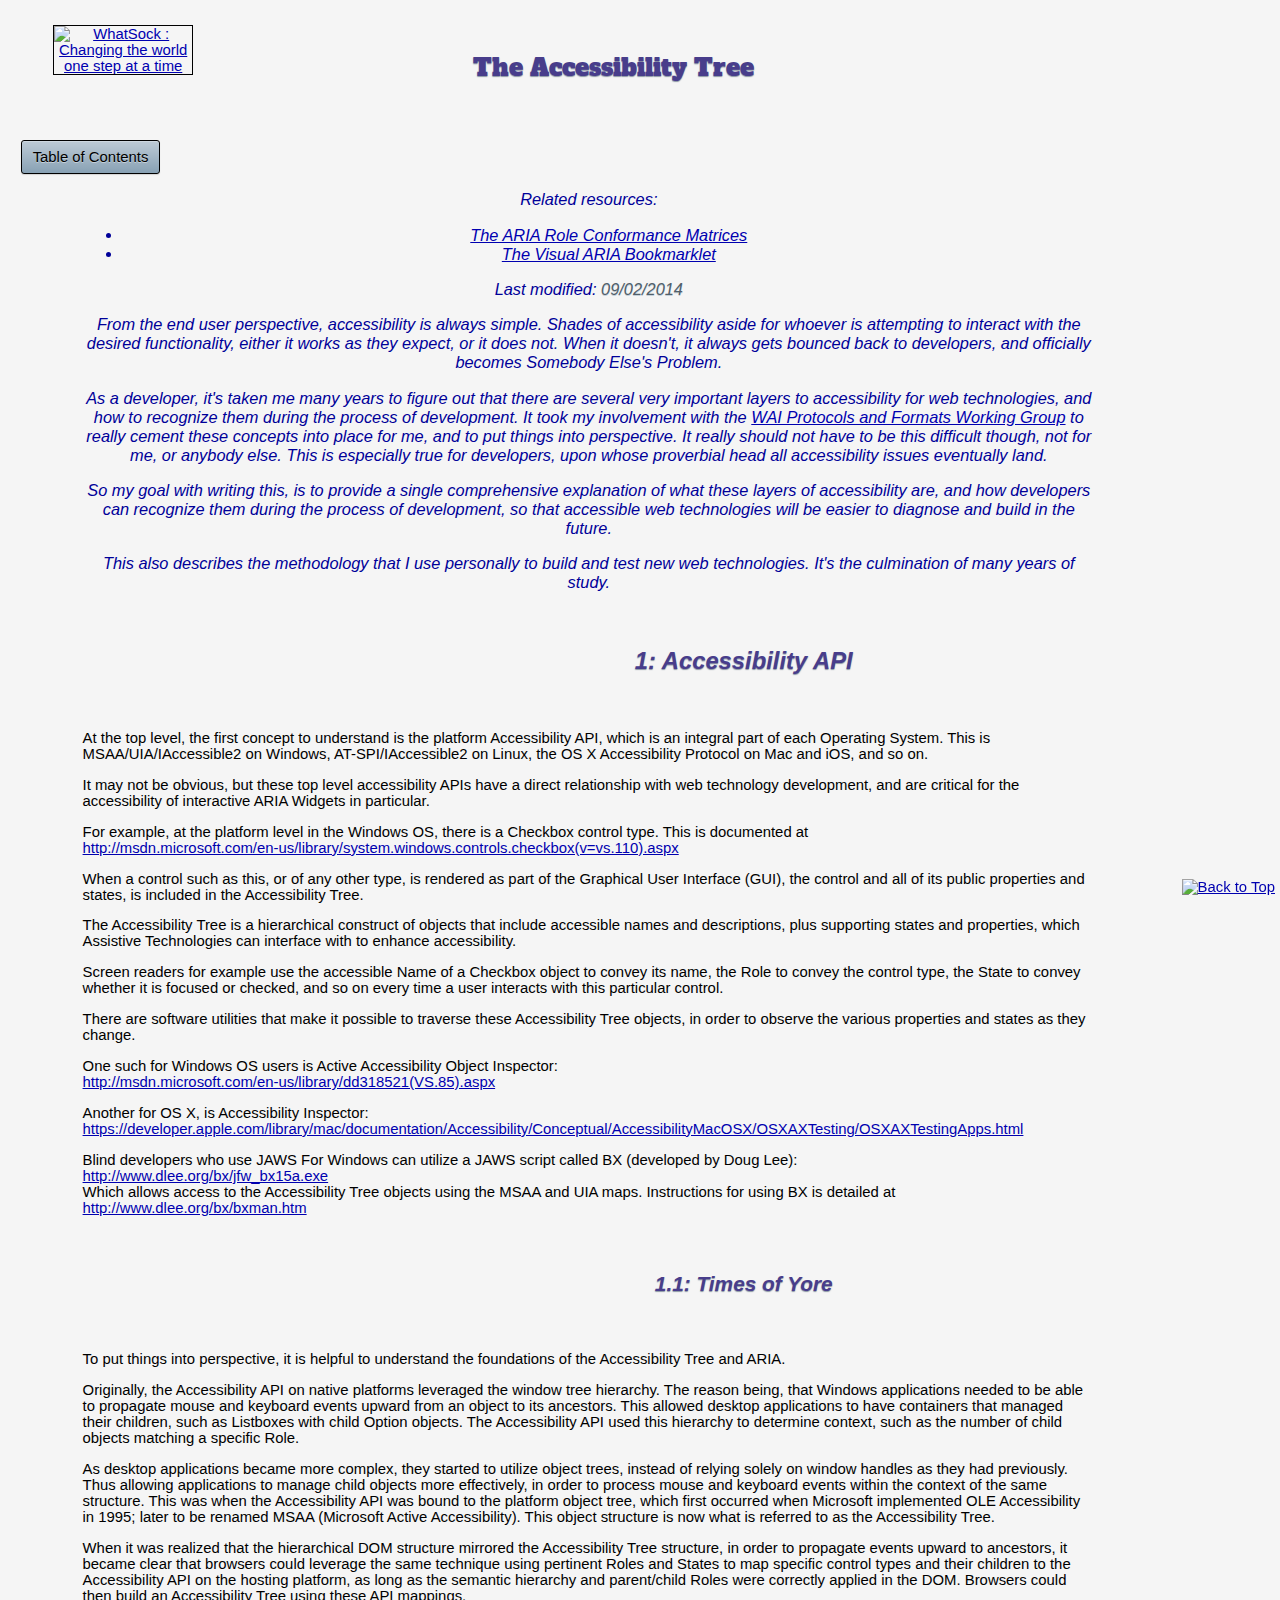
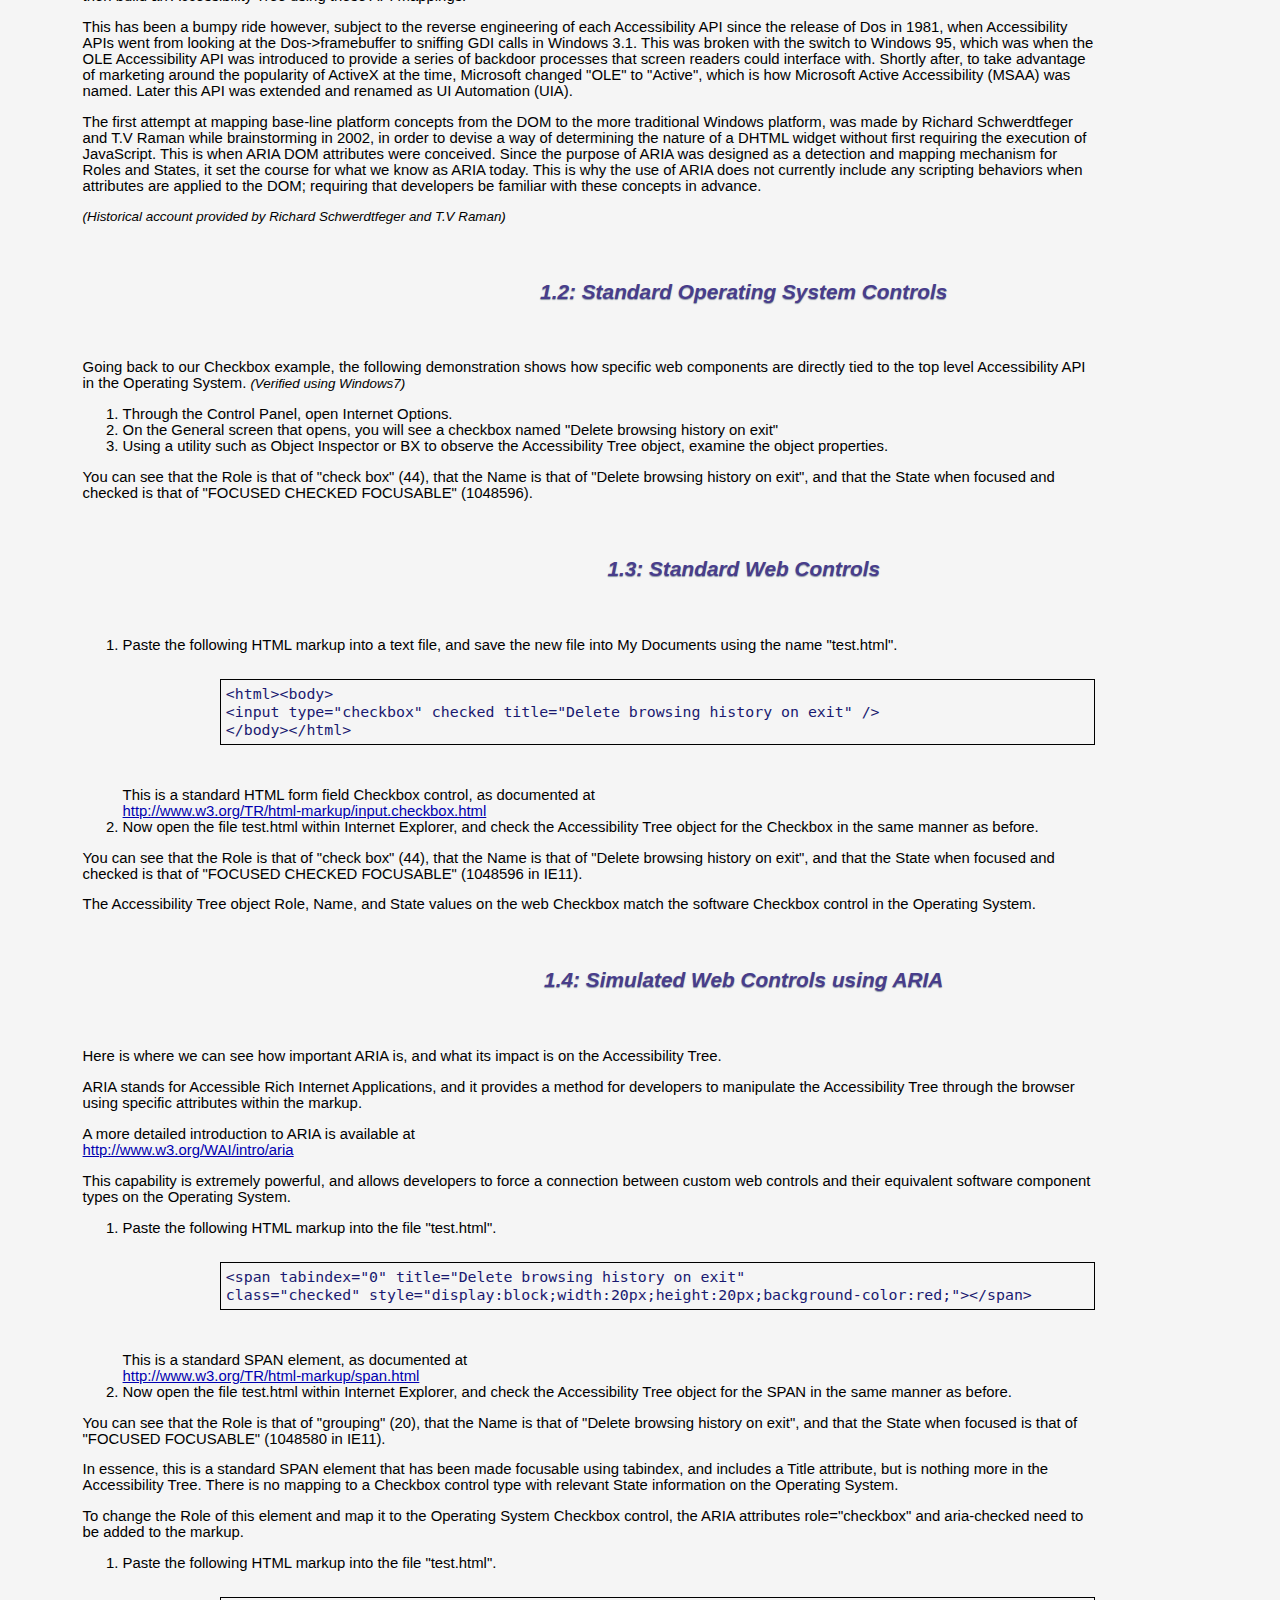
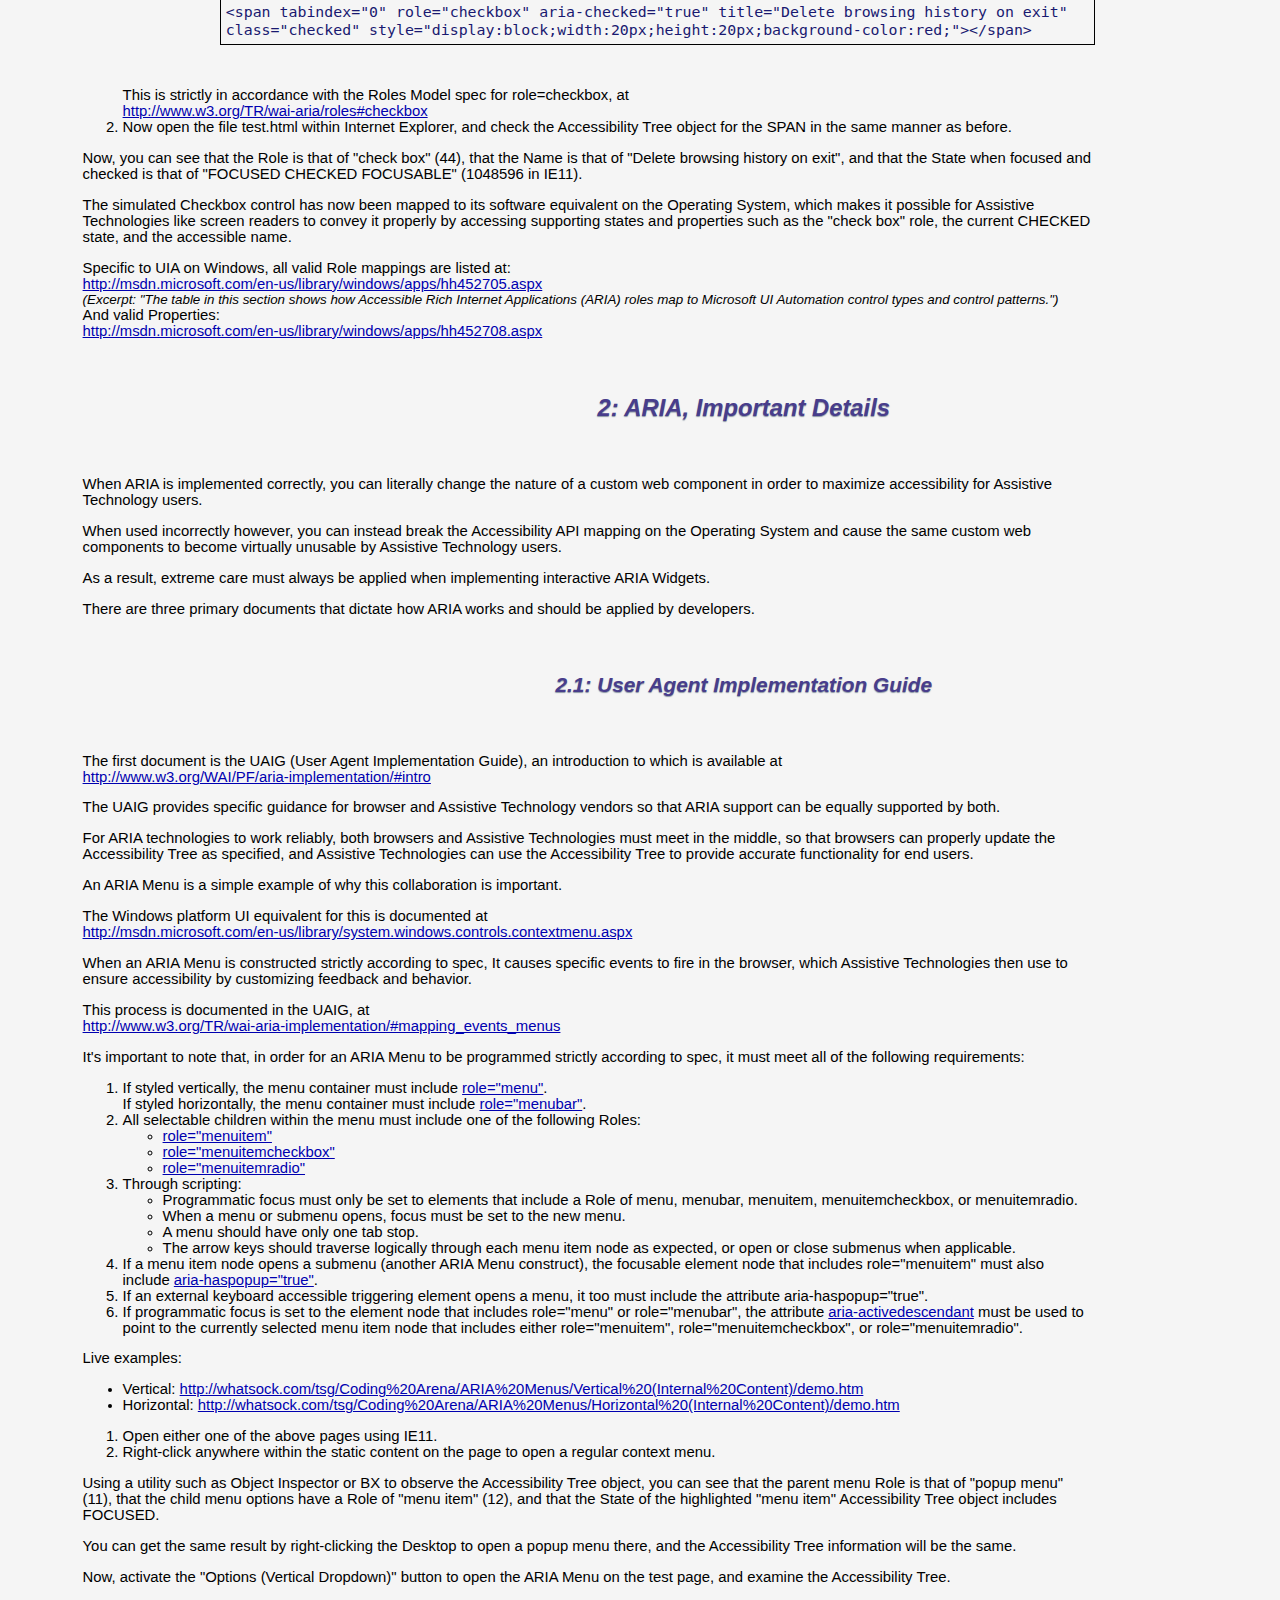
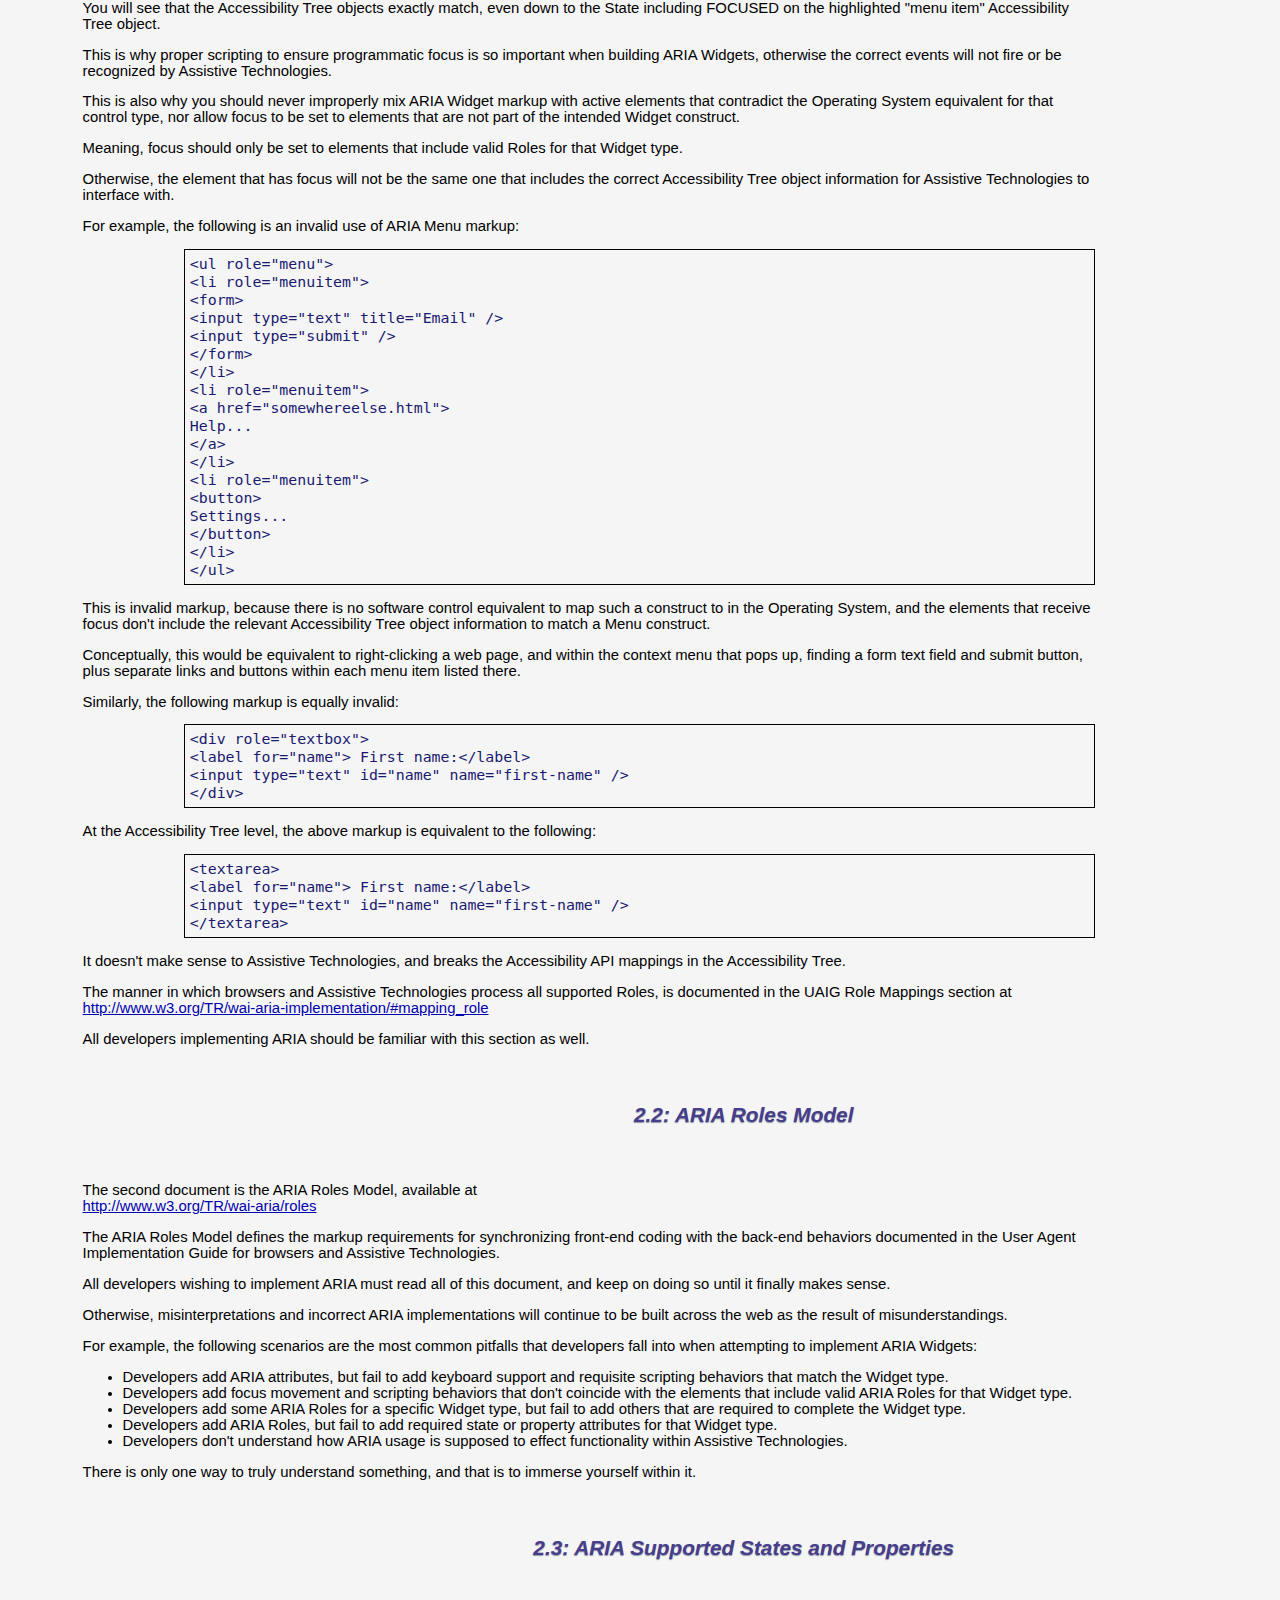
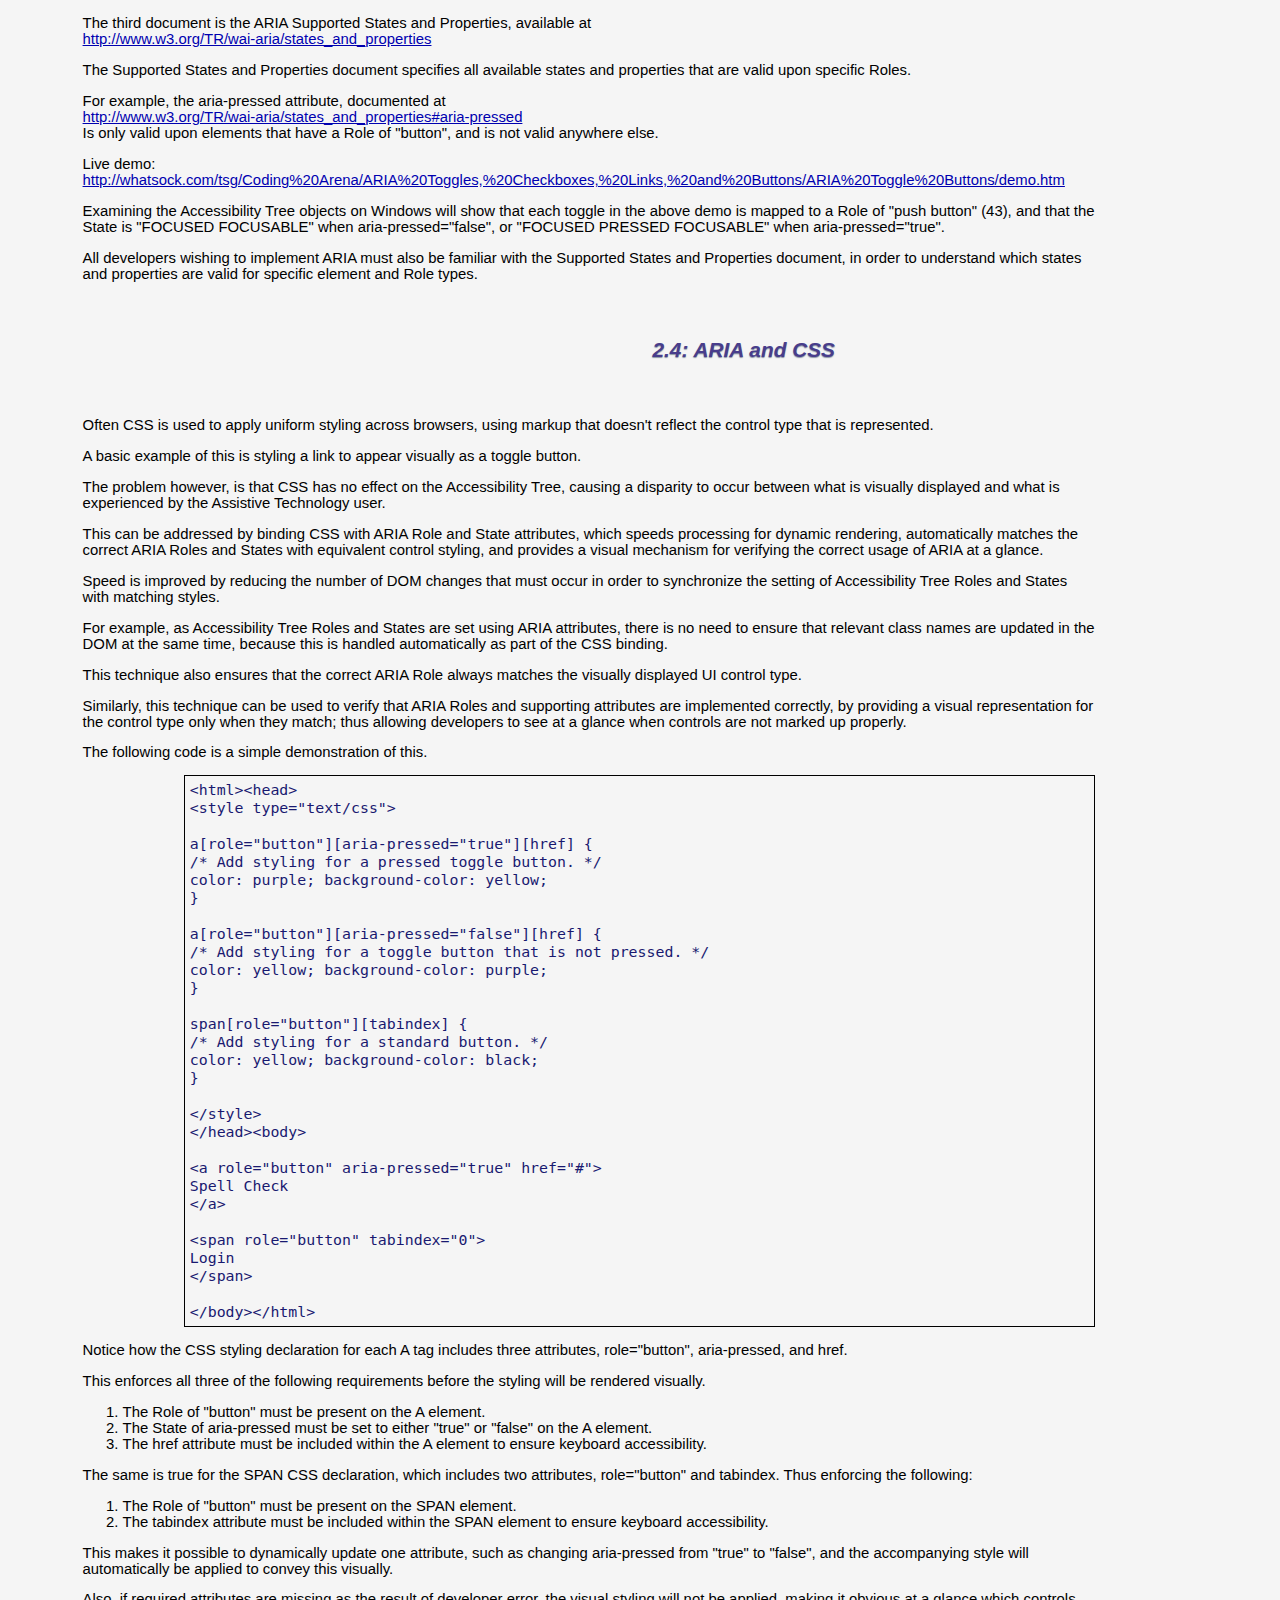
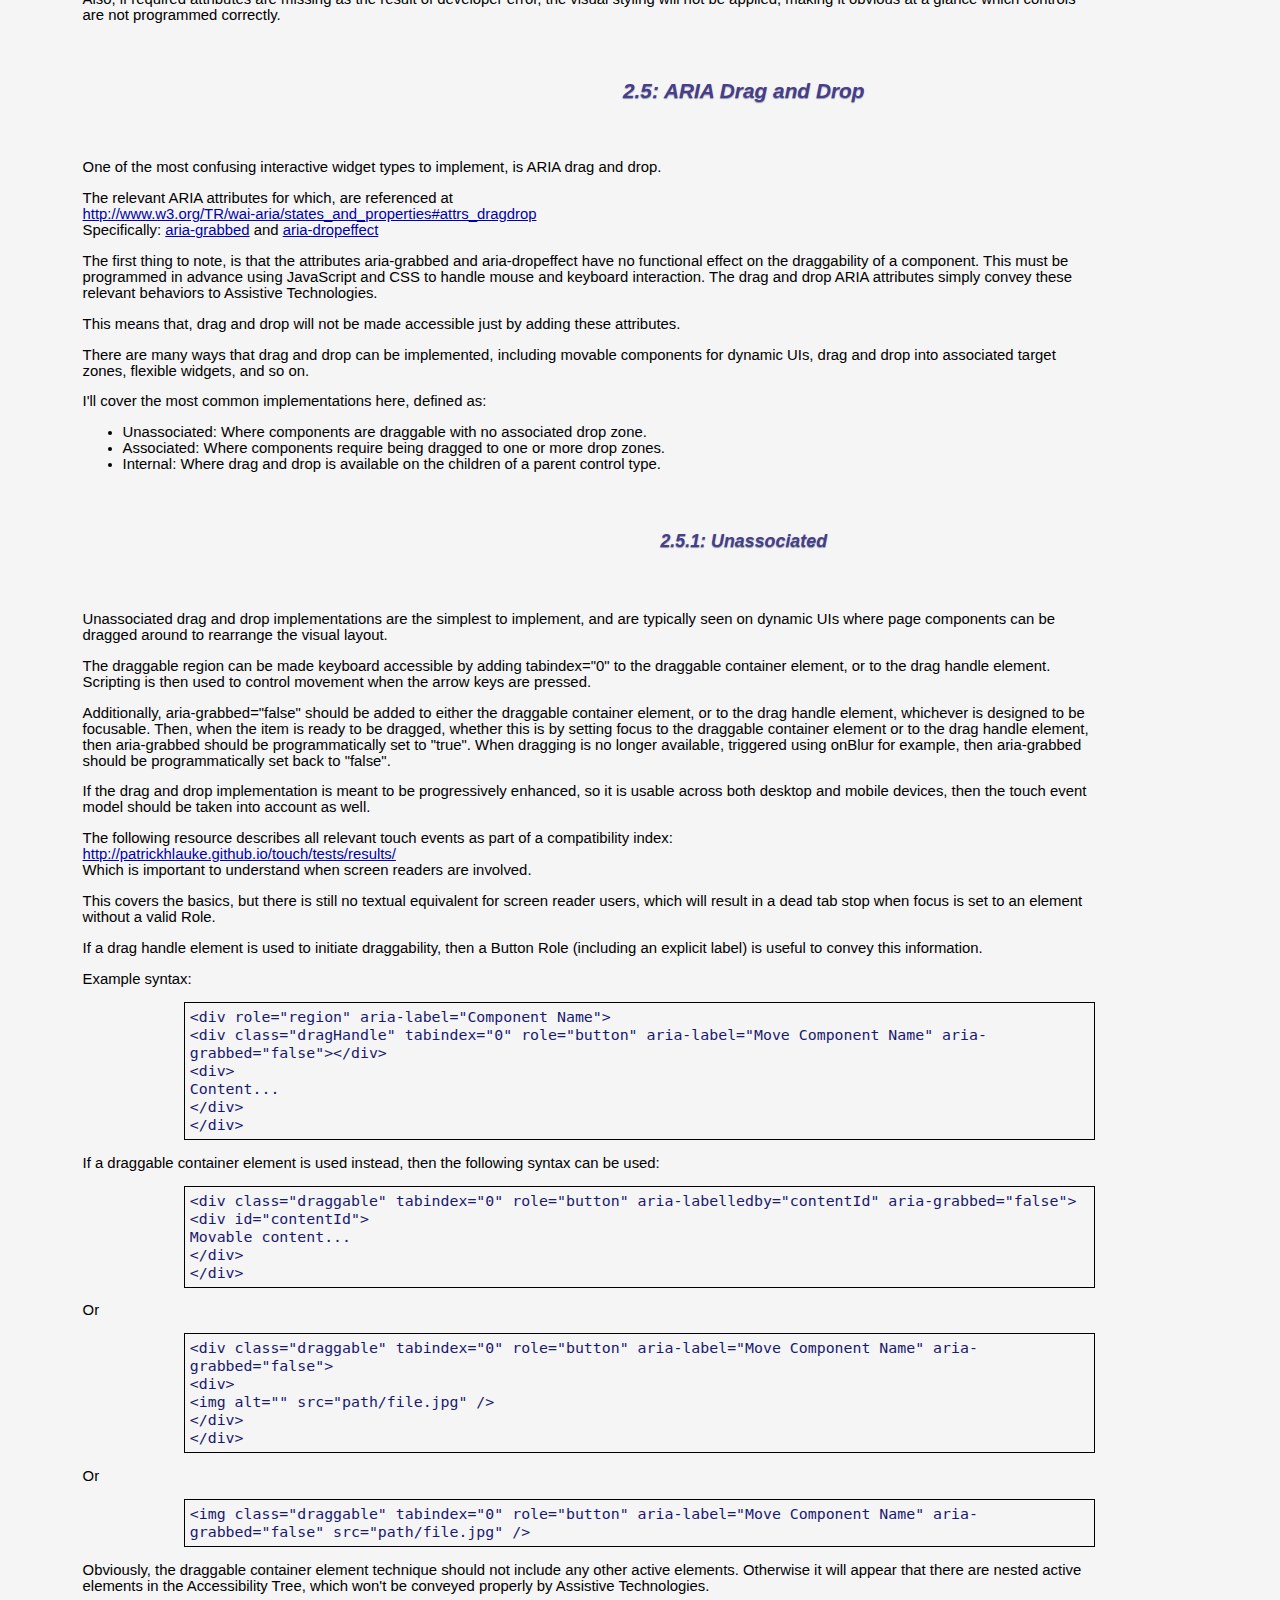
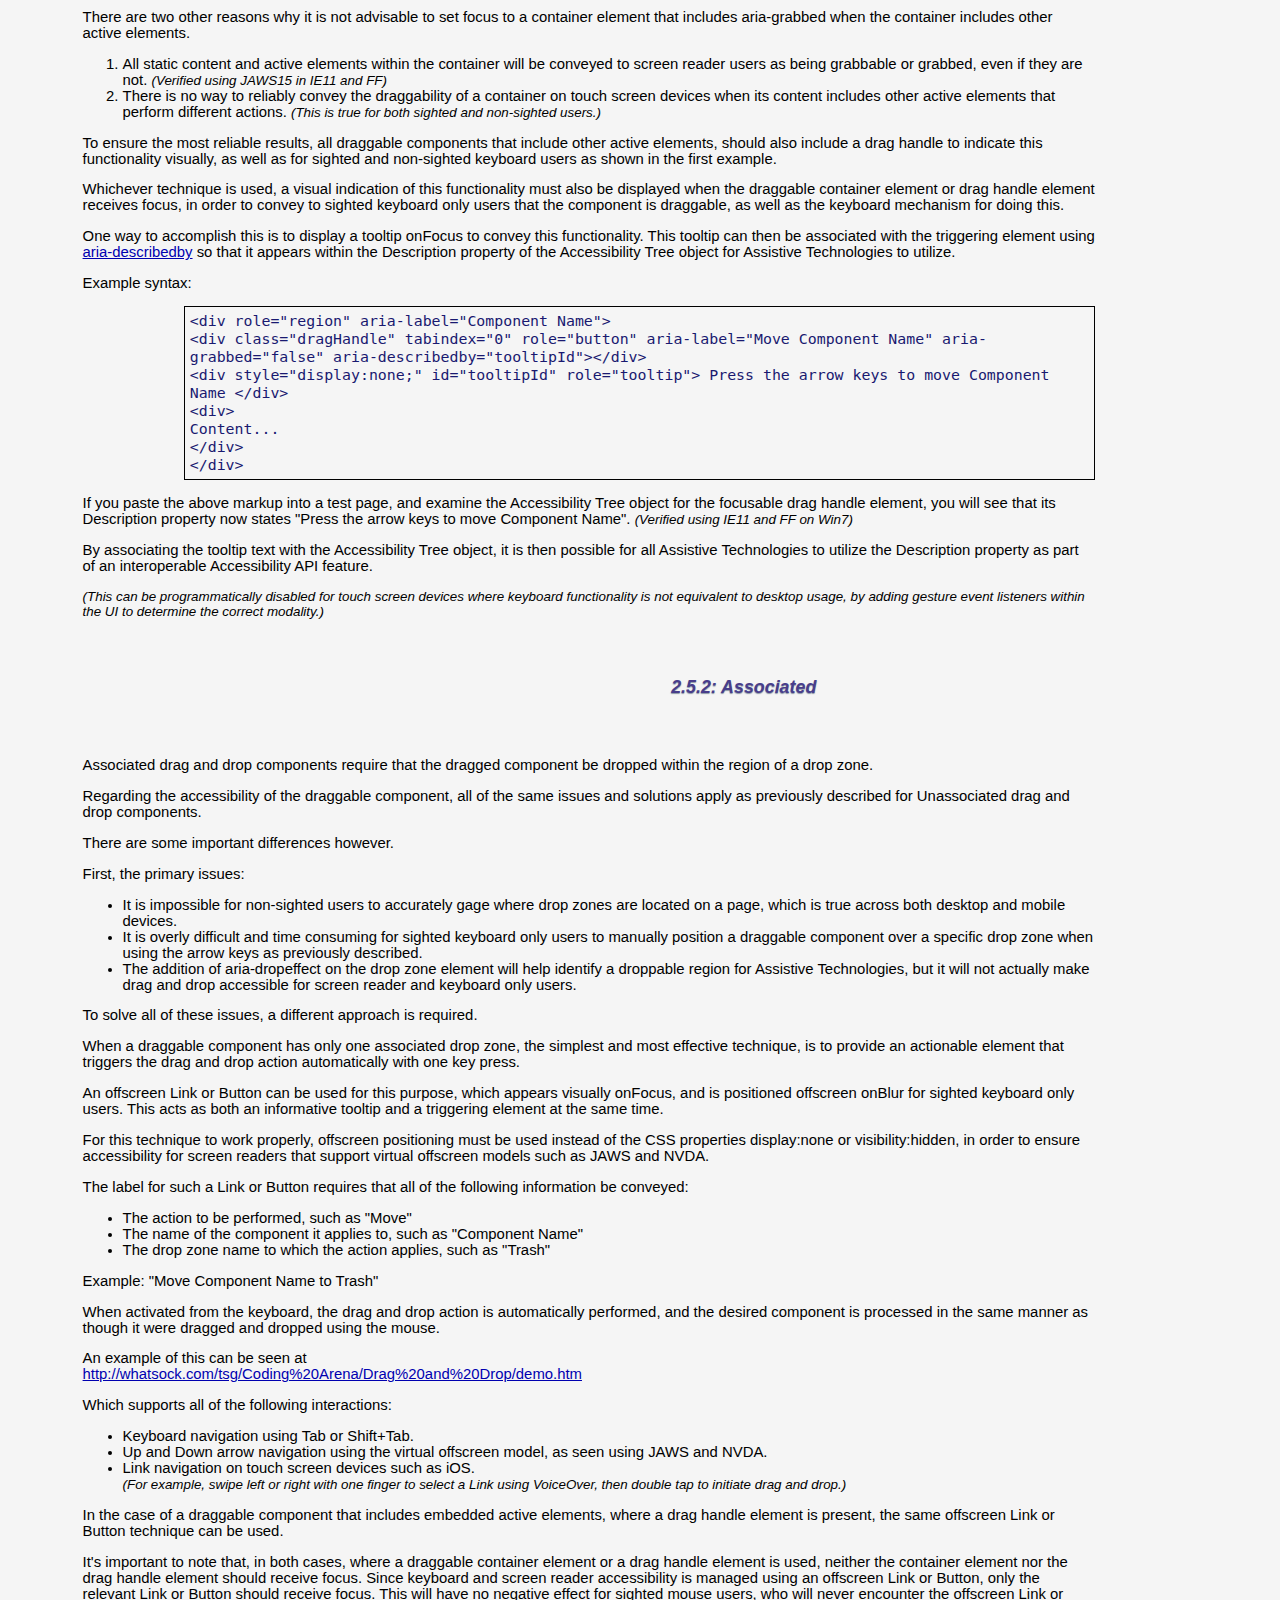
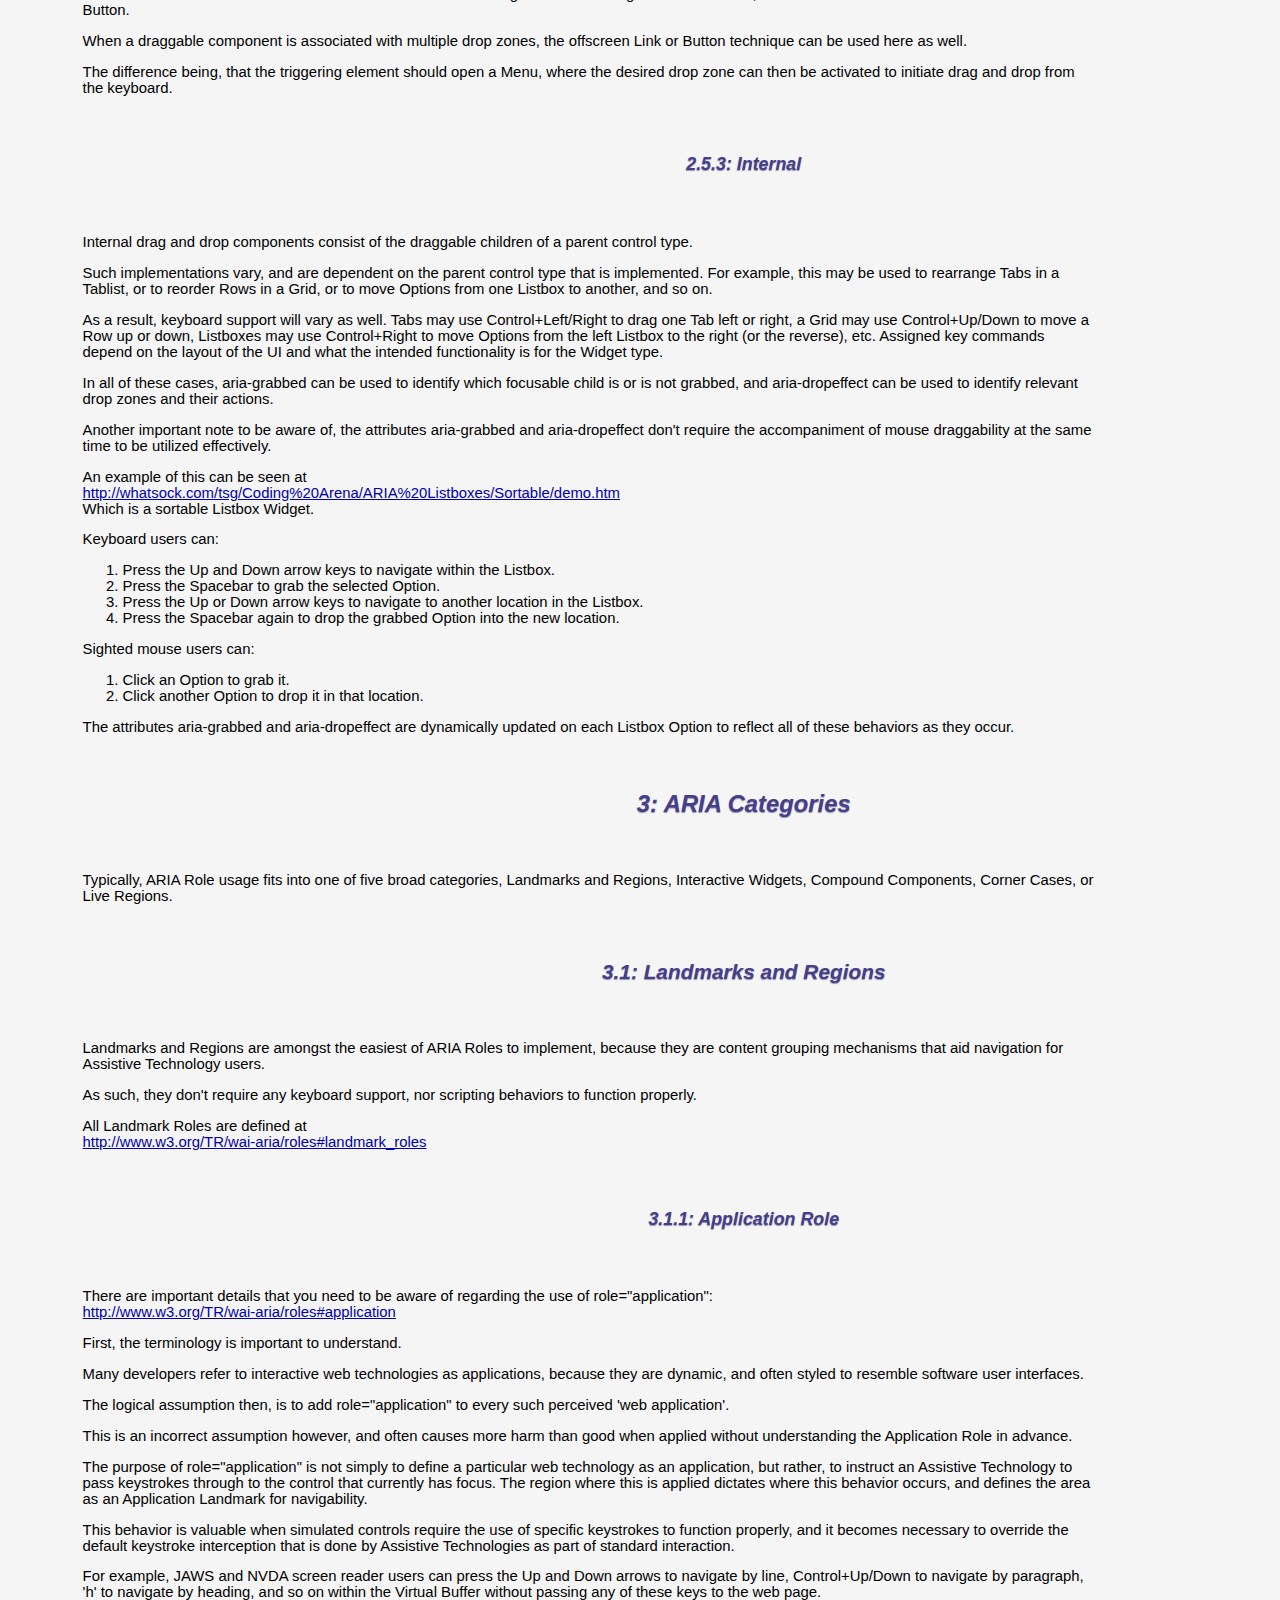
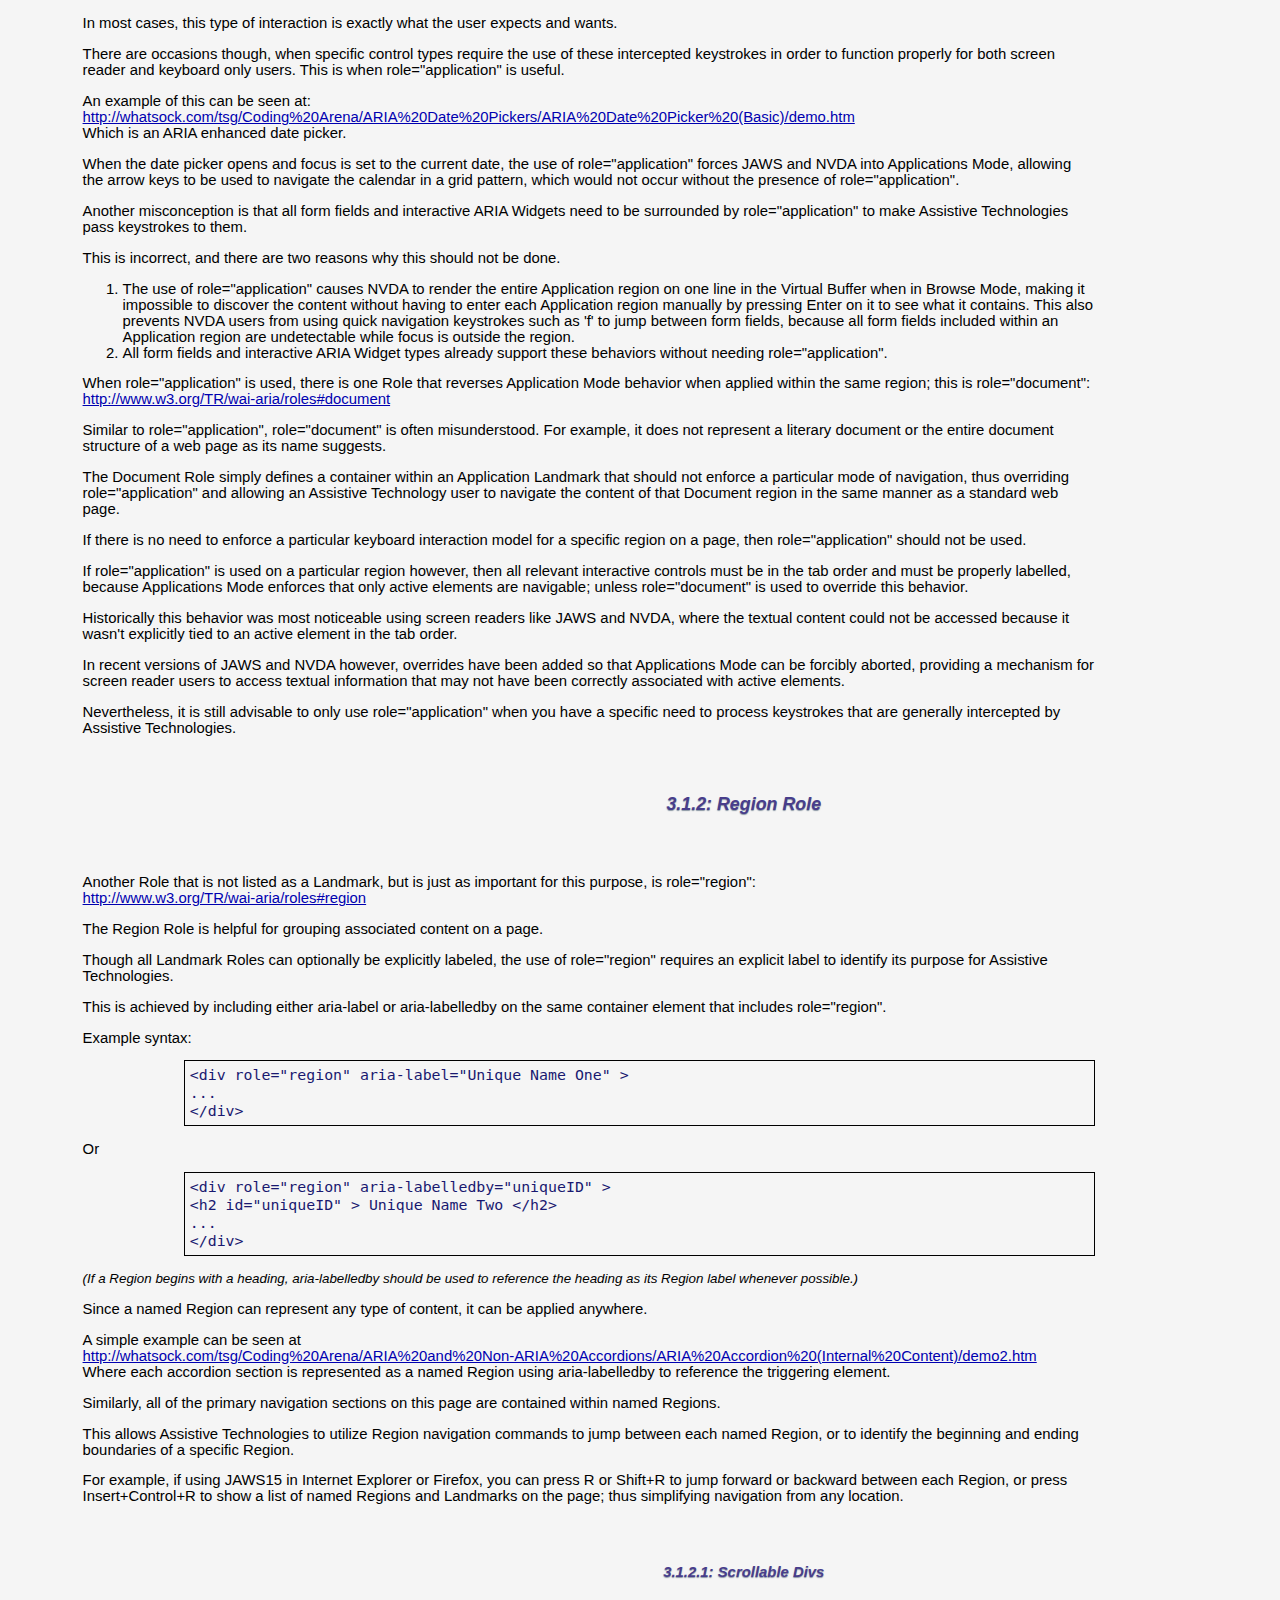
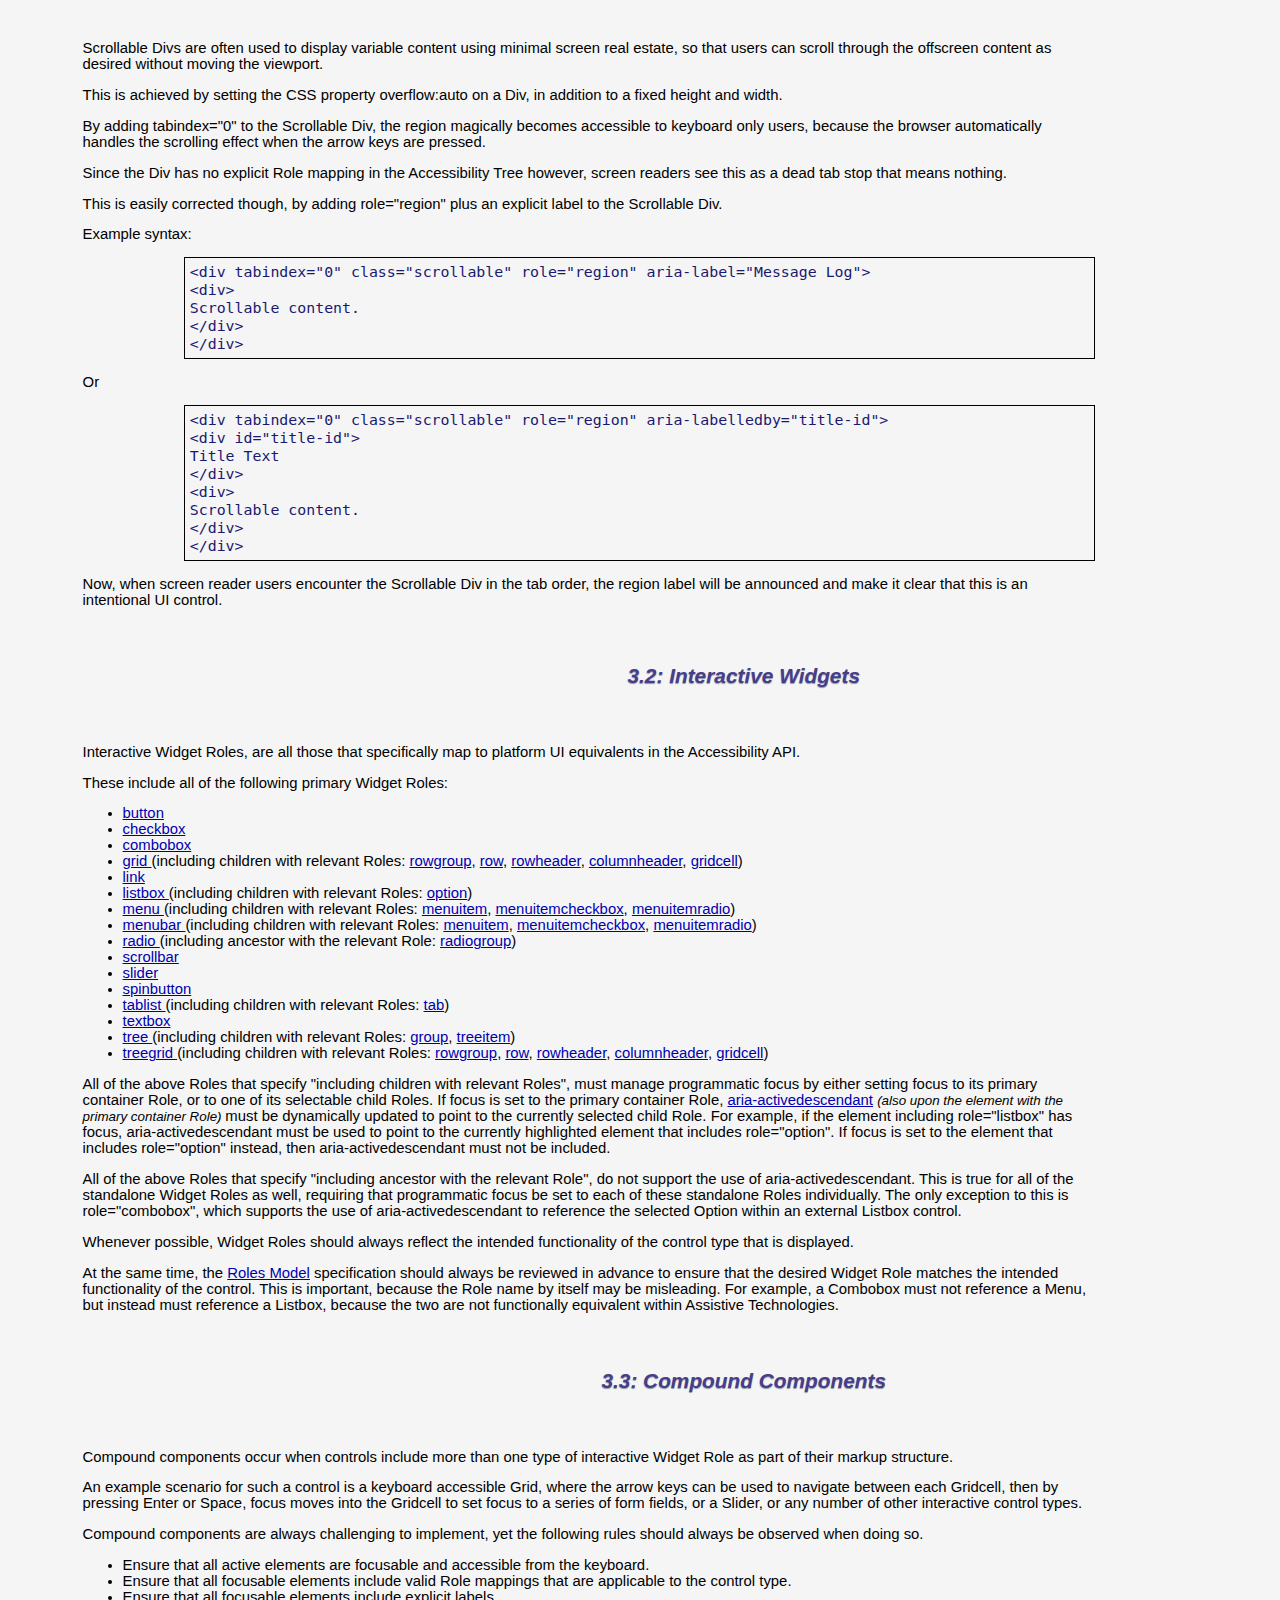
==== The Accessibility Tree - A Training Guide for Advanced Web Development/index.htm @ 2dc87f42 "Slight layout adjustment" ====
<!DOCTYPE html PUBLIC "-//W3C//DTD XHTML 1.0 Transitional//EN" "http://www.w3.org/TR/xhtml1/DTD/xhtml1-transitional.dtd">
<html xmlns="http://www.w3.org/1999/xhtml" xml:lang="en" lang="en">
<head>
<meta http-equiv="Content-Type" content="text/html; charset=UTF-8" />
<title>The Accessibility Tree: A Training Guide for Advanced Web Development</title>
<meta name="Author" content="Bryan Garaventa" />
<link rel="stylesheet" type="text/css" href="css/_global.css" />
<script type="text/javascript" src="http://whatsock.com/Acc.DC.API.js"></script>
<script type="text/javascript" src="js/footnote_generator.js"></script>
<script type="text/javascript" src="js/setup.js"></script>
</head>
<body>
<div>

<div class="menuLinks">
<div class="logo">
<a href="http://whatsock.com/">
<img title="WhatSock : Changing the world one step at a time" alt="WhatSock : Changing the world one step at a time" src="img/whatsock_logo.jpg" />
</a>
</div>
</div>

<div id="hd1" class="hd" tabindex="-1">
<h1>
<span>
The Accessibility Tree
</span>
</h1>
</div>

<div role="navigation" class="intro announce" id="ph"></div>

<div class="intro" id="toc">
<dl role="presentation">
<dt>
<a id="tocBtn" href="#" role="button" aria-expanded="false">
<span>Table of Contents</span>
</a>
</dt>
<dd id="tocDD"></dd>
</dl>
</div>

<div class="cb" id="pgContent">
<div id="pg-intro">

<div class="intro heading">
<p>
Related resources:
</p>
<ul><li>
<a href="http://whatsock.com/training/matrices">The ARIA Role Conformance Matrices</a>
</li><li>
<a href="http://whatsock.com/training/matrices/visual-aria.htm">The Visual ARIA Bookmarklet</a>
</li></ul>
<p>
Last modified: <span class="accFootnote" data-footnote="f1">09/02/2014</span>
</p>
<p>
From the end user perspective, accessibility is always simple. Shades of accessibility aside for whoever is attempting to interact with the desired functionality, either it works as they expect, or it does not. When it doesn't, it always gets bounced back to developers, and officially becomes Somebody Else's Problem.
</p>
<p>
As a developer, it's taken me many years to figure out that there are several very important layers to accessibility for web technologies, and how to recognize them during the process of development. It took my involvement with the <a href="http://www.w3.org/WAI/about.html" target="_blank">WAI Protocols and Formats Working Group</a> to really cement these concepts into place for me, and to put things into perspective. It really should not have to be this difficult though, not for me, or anybody else. This is especially true for developers, upon whose proverbial head all accessibility issues eventually land.
</p>
<p>
So my goal with writing this, is to provide a single comprehensive explanation of what these layers of accessibility are, and how developers can recognize them during the process of development, so that accessible web technologies will be easier to diagnose and build in the future.
</p>
<p>
This also describes the methodology that I use personally to build and test new web technologies. It's the culmination of many years of study.
</p>
</div>

<div role="region" aria-label="Accessibility API">

<div id="hd2" class="hd" tabindex="-1">
<h2>
<span>
1: Accessibility API
</span>
</h2>
</div>

<div class="intro tal">
<p>
At the top level, the first concept to understand is the platform Accessibility API, which is an integral part of each Operating System. This is MSAA/UIA/IAccessible2 on Windows, AT-SPI/IAccessible2 on Linux, the OS X Accessibility Protocol on Mac and iOS, and so on.
</p>
<p>
It may not be obvious, but these top level accessibility APIs have a direct relationship with web technology development, and are critical for the accessibility of interactive ARIA Widgets in particular.
</p>
<p>
For example, at the platform level in the Windows OS, there is a Checkbox control type. This is documented at<br />
<a target="_blank" href="http://msdn.microsoft.com/en-us/library/system.windows.controls.checkbox(v=vs.110).aspx">http://msdn.microsoft.com/en-us/library/system.windows.controls.checkbox(v=vs.110).aspx</a>
</p>
<p>
When a control such as this, or of any other type, is rendered as part of the Graphical User Interface (GUI), the control and all of its public properties and states, is included in the Accessibility Tree.
</p>
<p>
The Accessibility Tree is a hierarchical construct of objects that include accessible names and descriptions, plus supporting states and properties, which Assistive Technologies can interface with to enhance accessibility.
</p>
<p>
Screen readers for example use the accessible Name of a Checkbox object to convey its name, the Role to convey the control type, the State to convey whether it is focused or checked, and so on every time a user interacts with this particular control.
</p>
<p>
There are software utilities that make it possible to traverse these Accessibility Tree objects, in order to observe the various properties and states as they change.
</p>
<p>
One such for Windows OS users is Active Accessibility Object Inspector:<br />
<a target="_blank" href="http://msdn.microsoft.com/en-us/library/dd318521(VS.85).aspx">http://msdn.microsoft.com/en-us/library/dd318521(VS.85).aspx</a>
</p>
<p>
Another for OS X, is Accessibility Inspector:<br />
<a target="_blank" href="https://developer.apple.com/library/mac/documentation/Accessibility/Conceptual/AccessibilityMacOSX/OSXAXTesting/OSXAXTestingApps.html">https://developer.apple.com/library/mac/documentation/Accessibility/Conceptual/AccessibilityMacOSX/OSXAXTesting/OSXAXTestingApps.html</a>
</p>
<p>
Blind developers who use JAWS For Windows can utilize a JAWS script called BX (developed by Doug Lee):<br />
<a target="_blank" href="http://www.dlee.org/bx/jfw_bx15a.exe">http://www.dlee.org/bx/jfw_bx15a.exe</a><br />
Which allows access to the Accessibility Tree objects using the MSAA and UIA maps. Instructions for using BX is detailed at<br />
<a target="_blank" href="http://www.dlee.org/bx/bxman.htm">http://www.dlee.org/bx/bxman.htm</a>
</p>
</div>

<div id="hd3" class="hd" tabindex="-1">
<h3>
<span>
1.1: Times of Yore
</span>
</h3>
</div>

<div class="intro tal">
<p>
To put things into perspective, it is helpful to understand the foundations of the Accessibility Tree and ARIA.
</p>
<p>
Originally, the Accessibility API on native platforms leveraged the window tree hierarchy. The reason being, that Windows applications needed to be able to propagate mouse and keyboard events upward from an object to its ancestors. This allowed desktop applications to have containers that managed their children, such as Listboxes with child Option objects. The Accessibility API used this hierarchy to determine context, such as the number of child objects matching a specific Role.
</p>
<p>
As desktop applications became more complex, they started to utilize object trees, instead of relying solely on window handles as they had previously. Thus allowing applications to manage child objects more effectively, in order to process mouse and keyboard events within the context of the same structure. This was when the Accessibility API was bound to the platform object tree, which first occurred when Microsoft implemented OLE Accessibility in 1995; later to be renamed MSAA (Microsoft Active Accessibility). This object structure is now what is referred to as the Accessibility Tree.
</p>
<p>
When it was realized that the hierarchical DOM structure mirrored the Accessibility Tree structure, in order to propagate events upward to ancestors, it became clear that browsers could leverage the same technique using pertinent Roles and States to map specific control types and their children to the Accessibility API on the hosting platform, as long as the semantic hierarchy and parent/child Roles were correctly applied in the DOM. Browsers could then build an Accessibility Tree using these API mappings.
</p>
<p>
This has been a bumpy ride however, subject to the reverse engineering of each Accessibility API since the release of Dos in 1981, when Accessibility APIs went from looking at the Dos->framebuffer to sniffing GDI calls in Windows 3.1. This was broken with the switch to Windows 95, which was when the OLE Accessibility API was introduced to provide a series of backdoor processes that screen readers could interface with. Shortly after, to take advantage of marketing around the popularity of ActiveX at the time, Microsoft changed "OLE" to "Active", which is how Microsoft Active Accessibility (MSAA) was named. Later this API was extended and renamed as UI Automation (UIA).
</p>
<p>
The first attempt at mapping base-line platform concepts from the DOM to the more traditional Windows platform, was made by Richard Schwerdtfeger and T.V Raman while brainstorming in 2002, in order to devise a way of determining the nature of a DHTML widget without first requiring the execution of JavaScript. This is when ARIA DOM attributes were conceived. Since the purpose of ARIA was designed as a detection and mapping mechanism for Roles and States, it set the course for what we know as ARIA today. This is why the use of ARIA does not currently include any scripting behaviors when attributes are applied to the DOM; requiring that developers be familiar with these concepts in advance.
</p>
<p>
<i>
(Historical account provided by Richard Schwerdtfeger and T.V Raman)
</i>
</p>
</div>

<div id="hd4" class="hd" tabindex="-1">
<h3>
<span>
1.2: Standard Operating System Controls
</span>
</h3>
</div>

<div class="intro tal">
<p>
Going back to our Checkbox example, the following demonstration shows how specific web components are directly tied to the top level Accessibility API in the Operating System.
<i>
(Verified using Windows7)
</i>
</p>
<ol><li>
Through the Control Panel, open Internet Options.
</li><li>
On the General screen that opens, you will see a checkbox named "Delete browsing history on exit"
</li><li>
Using a utility such as Object Inspector or BX to observe the Accessibility Tree object, examine the object properties.
</li></ol>
<p>
You can see that the Role is that of "check box" (44), that the Name is that of "Delete browsing history on exit", and that the State when focused and checked is that of "FOCUSED CHECKED FOCUSABLE" (1048596).
</p>
</div>

<div id="hd5" class="hd" tabindex="-1">
<h3>
<span>
1.3: Standard Web Controls
</span>
</h3>
</div>

<div class="intro tal">
<ol><li>
Paste the following HTML markup into a text file, and save the new file into My Documents using the name "test.html".
<br /><br />
<code>
&lt;html&gt;&lt;body&gt;<br />
&lt;input type="checkbox" checked title="Delete browsing history on exit" /&gt;<br />
&lt;/body&gt;&lt;/html&gt;
</code>
<br /><br />
This is a standard HTML form field Checkbox control, as documented at<br />
<a target="_blank" href="http://www.w3.org/TR/html-markup/input.checkbox.html">http://www.w3.org/TR/html-markup/input.checkbox.html</a>
</li><li>
Now open the file test.html within Internet Explorer, and check the Accessibility Tree object for the Checkbox in the same manner as before.
</li></ol>
<p>
You can see that the Role is that of "check box" (44), that the Name is that of "Delete browsing history on exit", and that the State when focused and checked is that of "FOCUSED CHECKED FOCUSABLE" (1048596 in IE11). 
</p>
<p>
The Accessibility Tree object Role, Name, and State values on the web Checkbox match the software Checkbox control in the Operating System.
</p>
</div>

<div id="hd6" class="hd" tabindex="-1">
<h3>
<span>
1.4: Simulated Web Controls using ARIA
</span>
</h3>
</div>

<div class="intro tal">
<p>
Here is where we can see how important ARIA is, and what its impact is on the Accessibility Tree.
</p>
<p>
ARIA stands for Accessible Rich Internet Applications, and it provides a method for developers to manipulate the Accessibility Tree through the browser using specific attributes within the markup.
</p>
<p>
A more detailed introduction to ARIA is available at<br />
<a target="_blank" href="http://www.w3.org/WAI/intro/aria">http://www.w3.org/WAI/intro/aria</a>
</p>
<p>
This capability is extremely powerful, and allows developers to force a connection between custom web controls and their equivalent software component types on the Operating System.
</p>
<ol><li>
Paste the following HTML markup into the file "test.html".
<br /><br />
<code>
&lt;span tabindex="0" title="Delete browsing history on exit"<br />
class="checked" style="display:block;width:20px;height:20px;background-color:red;"&gt;&lt;/span&gt;
</code>
<br /><br />
This is a standard SPAN element, as documented at<br />
<a target="_blank" href="http://www.w3.org/TR/html-markup/span.html">http://www.w3.org/TR/html-markup/span.html</a>
</li><li>
Now open the file test.html within Internet Explorer, and check the Accessibility Tree object for the SPAN in the same manner as before.
</li></ol>
<p>
You can see that the Role is that of "grouping" (20), that the Name is that of "Delete browsing history on exit", and that the State when focused is that of "FOCUSED FOCUSABLE" (1048580 in IE11).
</p>
<p>
In essence, this is a standard SPAN element that has been made focusable using tabindex, and includes a Title attribute, but is nothing more in the Accessibility Tree. There is no mapping to a Checkbox control type with relevant State information on the Operating System.
</p>
<p>
To change the Role of this element and map it to the Operating System Checkbox control, the ARIA attributes role="checkbox" and aria-checked need to be added to the markup.
</p>
<ol><li>
Paste the following HTML markup into the file "test.html".
<br /><br />
<code>
&lt;span tabindex="0" role="checkbox" aria-checked="true" title="Delete browsing history on exit"<br />
class="checked" style="display:block;width:20px;height:20px;background-color:red;"&gt;&lt;/span&gt;
</code>
<br /><br />
This is strictly in accordance with the Roles Model spec for role=checkbox, at<br />
<a target="_blank" href="http://www.w3.org/TR/wai-aria/roles#checkbox">http://www.w3.org/TR/wai-aria/roles#checkbox</a>
</li><li>
Now open the file test.html within Internet Explorer, and check the Accessibility Tree object for the SPAN in the same manner as before.
</li></ol>
<p>
Now, you can see that the Role is that of "check box" (44), that the Name is that of "Delete browsing history on exit", and that the State when focused and checked is that of "FOCUSED CHECKED FOCUSABLE" (1048596 in IE11).
</p>
<p>
The simulated Checkbox control has now been mapped to its software equivalent on the Operating System, which makes it possible for Assistive Technologies like screen readers to convey it properly by accessing supporting states and properties such as the "check box" role, the current CHECKED state, and the accessible name.
</p>
<p id="8-15-2014-1" tabindex="-1">
Specific to UIA on Windows, all valid Role mappings are listed at:<br />
<a target="_blank" href="http://msdn.microsoft.com/en-us/library/windows/apps/hh452705.aspx">http://msdn.microsoft.com/en-us/library/windows/apps/hh452705.aspx</a><br />
<i>
(Excerpt: "The table in this section shows how Accessible Rich Internet Applications (ARIA) roles map to Microsoft UI Automation control types and control patterns.")
</i><br />
And valid Properties:<br />
<a target="_blank" href="http://msdn.microsoft.com/en-us/library/windows/apps/hh452708.aspx">http://msdn.microsoft.com/en-us/library/windows/apps/hh452708.aspx</a>
</p>
</div>

</div>

<div role="region" aria-label="ARIA, Important Details">

<div id="hd7" class="hd" tabindex="-1">
<h2>
<span>
2: ARIA, Important Details
</span>
</h2>
</div>

<div class="intro tal">
<p>
When ARIA is implemented correctly, you can literally change the nature of a custom web component in order to maximize accessibility for Assistive Technology users. 
</p>
<p>
When used incorrectly however, you can instead break the Accessibility API mapping on the Operating System and cause the same custom web components to become virtually unusable by Assistive Technology users.
</p>
<p>
As a result, extreme care must always be applied when implementing interactive ARIA Widgets.
</p>
<p>
There are three primary documents that dictate how ARIA works and should be applied by developers.
</p>
</div>

<div id="hd8" class="hd" tabindex="-1">
<h3>
<span>
2.1: User Agent Implementation Guide
</span>
</h3>
</div>

<div class="intro tal">
<p id="8-18-2014-1" tabindex="-1">
The first document is the UAIG (User Agent Implementation Guide), an introduction to which is available at<br />
<a target="_blank" href="http://www.w3.org/WAI/PF/aria-implementation/#intro">http://www.w3.org/WAI/PF/aria-implementation/#intro</a>
</p>
<p>
The UAIG provides specific guidance for browser and Assistive Technology vendors so that ARIA support can be equally supported by both.
</p>
<p>
For ARIA technologies to work reliably, both browsers and Assistive Technologies must meet in the middle, so that browsers can properly update the Accessibility Tree as specified, and Assistive Technologies can use the Accessibility Tree to provide accurate functionality for end users.
</p>
<p>
An ARIA Menu is a simple example of why this collaboration is important.
</p>
<p>
The Windows platform UI equivalent for this is documented at<br />
<a target="_blank" href="http://msdn.microsoft.com/en-us/library/system.windows.controls.contextmenu.aspx">http://msdn.microsoft.com/en-us/library/system.windows.controls.contextmenu.aspx</a>
</p>
<p>
When an ARIA Menu is constructed strictly according to spec, It causes specific events to fire in the browser, which Assistive Technologies then use to ensure accessibility by customizing feedback and behavior.
</p>
<p>
This process is documented in the UAIG, at<br />
<a target="_blank" href="http://www.w3.org/TR/wai-aria-implementation/#mapping_events_menus">http://www.w3.org/TR/wai-aria-implementation/#mapping_events_menus</a>
</p>
<p>
It's important to note that, in order for an ARIA Menu to be programmed strictly according to spec, it must meet all of the following requirements:
</p>
<ol><li>
If styled vertically, the menu container must include
<a target="_blank" href="http://www.w3.org/TR/wai-aria/roles#menu">role="menu"</a>.<br />
If styled horizontally, the menu container must include
<a target="_blank" href="http://www.w3.org/TR/wai-aria/roles#menubar">role="menubar"</a>.
</li><li>
All selectable children within the menu must include one of the following Roles:<br />
<ul><li>
<a target="_blank" href="http://www.w3.org/TR/wai-aria/roles#menuitem">role="menuitem"</a>
</li><li>
<a target="_blank" href="http://www.w3.org/TR/wai-aria/roles#menuitemcheckbox">role="menuitemcheckbox"</a>
</li><li>
<a target="_blank" href="http://www.w3.org/TR/wai-aria/roles#menuitemradio">role="menuitemradio"</a>
</li></ul>
</li><li>
Through scripting:<br />
<ul><li>
Programmatic focus must only be set to elements that include a Role of menu, menubar, menuitem, menuitemcheckbox, or menuitemradio.
</li><li>
When a menu or submenu opens, focus must be set to the new menu.
</li><li>
A menu should have only one tab stop.
</li><li>
The arrow keys should traverse logically through each menu item node as expected, or open or close submenus when applicable.
</li></ul>
</li><li>
If a menu item node opens a submenu (another ARIA Menu construct), the focusable element node that includes role="menuitem" must also include
<a target="_blank" href="http://www.w3.org/TR/wai-aria/states_and_properties#aria-haspopup">aria-haspopup="true"</a>.
</li><li>
If an external keyboard accessible triggering element opens a menu, it too must include the attribute aria-haspopup="true".
</li><li>
If programmatic focus is set to the element node that includes role="menu" or role="menubar", the attribute
<a target="_blank" href="http://www.w3.org/TR/wai-aria/states_and_properties#aria-activedescendant">aria-activedescendant</a>
must be used to point to the currently selected menu item node that includes either role="menuitem", role="menuitemcheckbox", or role="menuitemradio".
</li></ol>
<p>
Live examples:
</p>
<ul><li>
Vertical:
<a target="_blank" href="http://whatsock.com/tsg/Coding%20Arena/ARIA%20Menus/Vertical%20(Internal%20Content)/demo.htm">http://whatsock.com/tsg/Coding%20Arena/ARIA%20Menus/Vertical%20(Internal%20Content)/demo.htm</a>
</li><li>
Horizontal:
<a target="_blank" href="http://whatsock.com/tsg/Coding%20Arena/ARIA%20Menus/Horizontal%20(Internal%20Content)/demo.htm">http://whatsock.com/tsg/Coding%20Arena/ARIA%20Menus/Horizontal%20(Internal%20Content)/demo.htm</a>
</li></ul>
<ol><li>
Open either one of the above pages using IE11.
</li><li>
Right-click anywhere within the static content on the page to open a regular context menu.
</li></ol>
<p>
Using a utility such as Object Inspector or BX to observe the Accessibility Tree object, you can see that the parent menu Role is that of "popup menu" (11), that the child menu options have a Role of "menu item" (12), and that the State of the highlighted "menu item" Accessibility Tree object includes FOCUSED.
</p>
<p>
You can get the same result by right-clicking the Desktop to open a popup menu there, and the Accessibility Tree information will be the same.
</p>
<p>
Now, activate the "Options (Vertical Dropdown)" button to open the ARIA Menu on the test page, and examine the Accessibility Tree.
</p>
<p>
You will see that the Accessibility Tree objects exactly match, even down to the State including FOCUSED on the highlighted "menu item" Accessibility Tree object.
</p>
<p>
This is why proper scripting to ensure programmatic focus is so important when building ARIA Widgets, otherwise the correct events will not fire or be recognized by Assistive Technologies.
</p>
<p>
This is also why you should never improperly mix ARIA Widget markup with active elements that contradict the Operating System equivalent for that control type, nor allow focus to be set to elements that are not part of the intended Widget construct.
</p>
<p>
Meaning, focus should only be set to elements that include valid Roles for that Widget type.
</p>
<p>
Otherwise, the element that has focus will not be the same one that includes the correct Accessibility Tree object information for Assistive Technologies to interface with.
</p>
<p>
For example, the following is an invalid use of ARIA Menu markup:
</p>
<p>
<code>
&lt;ul role="menu"&gt;<br />
&lt;li role="menuitem"&gt;<br />
&lt;form&gt;<br />
&lt;input type="text" title="Email" /&gt;<br />
&lt;input type="submit" /&gt;<br />
&lt;/form&gt;<br />
&lt;/li&gt;<br />
&lt;li role="menuitem"&gt;<br />
&lt;a href="somewhereelse.html"&gt;<br />
Help...<br />
&lt;/a&gt;<br />
&lt;/li&gt;<br />
&lt;li role="menuitem"&gt;<br />
&lt;button&gt;<br />
Settings...<br />
&lt;/button&gt;<br />
&lt;/li&gt;<br />
&lt;/ul&gt;
</code>
</p>
<p>
This is invalid markup, because there is no software control equivalent to map such a construct to in the Operating System, and the elements that receive focus don't include the relevant Accessibility Tree object information to match a Menu construct.
</p>
<p>
Conceptually, this would be equivalent to right-clicking a web page, and within the context menu that pops up, finding a form text field and submit button, plus separate links and buttons within each menu item listed there.
</p>
<p>
Similarly, the following markup is equally invalid:
</p>
<p>
<code>
&lt;div role="textbox"&gt;<br />
&lt;label for="name"&gt; First name:&lt;/label&gt;<br />
&lt;input type="text" id="name" name="first-name" /&gt;<br />
&lt;/div&gt;
</code>
</p>
<p>
At the Accessibility Tree level, the above markup is equivalent to the following:
</p>
<p>
<code>
&lt;textarea&gt;<br />
&lt;label for="name"&gt; First name:&lt;/label&gt;<br />
&lt;input type="text" id="name" name="first-name" /&gt;<br />
&lt;/textarea&gt;
</code>
</p>
<p>
It doesn't make sense to Assistive Technologies, and breaks the Accessibility API mappings in the Accessibility Tree.
</p>
<p>
The manner in which browsers and Assistive Technologies process all supported Roles, is documented in the UAIG Role Mappings section at<br />
<a target="_blank" href="http://www.w3.org/TR/wai-aria-implementation/#mapping_role">http://www.w3.org/TR/wai-aria-implementation/#mapping_role</a>
</p>
<p>
All developers implementing ARIA should be familiar with this section as well.
</p>
</div>

<div id="hd9" class="hd" tabindex="-1">
<h3>
<span>
2.2: ARIA Roles Model
</span>
</h3>
</div>

<div class="intro tal">
<p>
The second document is the ARIA Roles Model, available at<br />
<a target="_blank" href="http://www.w3.org/TR/wai-aria/roles">http://www.w3.org/TR/wai-aria/roles</a>
</p>
<p>
The ARIA Roles Model defines the markup requirements for synchronizing front-end coding with the back-end behaviors documented in the User Agent Implementation Guide for browsers and Assistive Technologies.
</p>
<p>
All developers wishing to implement ARIA must read all of this document, and keep on doing so until it finally makes sense.
</p>
<p>
Otherwise, misinterpretations and incorrect ARIA implementations will continue to be built across the web as the result of misunderstandings.
</p>
<p>
For example, the following scenarios are the most common pitfalls that developers fall into when attempting to implement ARIA Widgets:
</p>
<ul><li>
Developers add ARIA attributes, but fail to add keyboard support and requisite scripting behaviors that match the Widget type.
</li><li>
Developers add focus movement and scripting behaviors that don't coincide with the elements that include valid ARIA Roles for that Widget type.
</li><li>
Developers add some ARIA Roles for a specific Widget type, but fail to add others that are required to complete the Widget type.
</li><li>
Developers add ARIA Roles, but fail to add required state or property attributes for that Widget type.
</li><li>
Developers don't understand how ARIA usage is supposed to effect functionality within Assistive Technologies.
</li></ul>
<p>
There is only one way to truly understand something, and that is to immerse yourself within it.
</p>
</div>

<div id="hd10" class="hd" tabindex="-1">
<h3>
<span>
2.3: ARIA Supported States and Properties
</span>
</h3>
</div>

<div class="intro tal">
<p>
The third document is the ARIA Supported States and Properties, available at<br />
<a target="_blank" href="http://www.w3.org/TR/wai-aria/states_and_properties">http://www.w3.org/TR/wai-aria/states_and_properties</a>
</p>
<p>
The Supported States and Properties document specifies all available states and properties that are valid upon specific Roles.
</p>
<p>
For example, the aria-pressed attribute, documented at<br />
<a target="_blank" href="http://www.w3.org/TR/wai-aria/states_and_properties#aria-pressed">http://www.w3.org/TR/wai-aria/states_and_properties#aria-pressed</a><br />
Is only valid upon elements that have a Role of "button", and is not valid anywhere else.
</p>
<p>
Live demo:<br />
<a target="_blank" href="http://whatsock.com/tsg/Coding%20Arena/ARIA%20Toggles,%20Checkboxes,%20Links,%20and%20Buttons/ARIA%20Toggle%20Buttons/demo.htm">http://whatsock.com/tsg/Coding%20Arena/ARIA%20Toggles,%20Checkboxes,%20Links,%20and%20Buttons/ARIA%20Toggle%20Buttons/demo.htm</a>
</p>
<p>
Examining the Accessibility Tree objects on Windows will show that each toggle in the above demo is mapped to a Role of "push button" (43), and that the State is "FOCUSED FOCUSABLE" when aria-pressed="false", or "FOCUSED PRESSED FOCUSABLE" when aria-pressed="true".
</p>
<p>
All developers wishing to implement ARIA must also be familiar with the Supported States and Properties document, in order to understand which states and properties are valid for specific element and Role types.
</p>
</div>

<div id="hd11" class="hd" tabindex="-1">
<h3>
<span>
2.4: ARIA and CSS
</span>
</h3>
</div>

<div class="intro tal">
<p>
Often CSS is used to apply uniform styling across browsers, using markup that doesn't reflect the control type that is represented.
</p>
<p>
A basic example of this is styling a link to appear visually as a toggle button.
</p>
<p>
The problem however, is that CSS has no effect on the Accessibility Tree, causing a disparity to occur between what is visually displayed and what is experienced by the Assistive Technology user.
</p>
<p>
This can be addressed by binding CSS with ARIA Role and State attributes, which speeds processing for dynamic rendering, automatically matches the correct ARIA Roles and States with equivalent control styling, and provides a visual mechanism for verifying the correct usage of ARIA at a glance.
</p>
<p>
Speed is improved by reducing the number of DOM changes that must occur in order to synchronize the setting of Accessibility Tree Roles and States with matching styles.
</p>
<p>
For example, as Accessibility Tree Roles and States are set using ARIA attributes, there is no need to ensure that relevant class names are updated in the DOM at the same time, because this is handled automatically as part of the CSS binding.
</p>
<p>
This technique also ensures that the correct ARIA Role always matches the visually displayed UI control type.
</p>
<p>
Similarly, this technique can be used to verify that ARIA Roles and supporting attributes are implemented correctly, by providing a visual representation for the control type only when they match; thus allowing developers to see at a glance when controls are not marked up properly.
</p>
<p>
The following code is a simple demonstration of this.
</p>
<p>
<code>
&lt;html&gt;&lt;head&gt;<br />
&lt;style type="text/css"&gt;<br />
<br />
a[role="button"][aria-pressed="true"][href] {<br />
/* Add styling for a pressed toggle button. */<br />
color: purple; background-color: yellow;<br />
}<br />
<br />
a[role="button"][aria-pressed="false"][href] {<br />
/* Add styling for a toggle button that is not pressed. */<br />
color: yellow; background-color: purple;<br />
}<br />
<br />
span[role="button"][tabindex] {<br />
/* Add styling for a standard button. */<br />
color: yellow; background-color: black;<br />
}<br />
<br />
&lt;/style&gt;<br />
&lt;/head&gt;&lt;body&gt;<br />
<br />
&lt;a role="button" aria-pressed="true" href="#"&gt;<br />
Spell Check<br />
&lt;/a&gt;<br />
<br />
&lt;span role="button" tabindex="0"&gt;<br />
Login<br />
&lt;/span&gt;<br />
<br />
&lt;/body&gt;&lt;/html&gt;
</code>
</p>
<p>
Notice how the CSS styling declaration for each A tag includes three attributes, role="button", aria-pressed, and href.
</p>
<p>
This enforces all three of the following requirements before the styling will be rendered visually.
</p>
<ol><li>
The Role of "button" must be present on the A element.
</li><li>
The State of aria-pressed must be set to either "true" or "false" on the A element.
</li><li>
The href attribute must be included within the A element to ensure keyboard accessibility.
</li></ol>
<p>
The same is true for the SPAN CSS declaration, which includes two attributes, role="button" and tabindex. Thus enforcing the following:
</p>
<ol><li>
The Role of "button" must be present on the SPAN element.
</li><li>
The tabindex attribute must be included within the SPAN element to ensure keyboard accessibility.
</li></ol>
<p>
This makes it possible to dynamically update one attribute, such as changing aria-pressed from "true" to "false", and the accompanying style will automatically be applied to convey this visually.
</p>
<p>
Also, if required attributes are missing as the result of developer error, the visual styling will not be applied, making it obvious at a glance which controls are not programmed correctly.
</p>
</div>

<div id="hd12" class="hd" tabindex="-1">
<h3>
<span id="8-1-2014-1" tabindex="-1">
2.5: ARIA Drag and Drop
</span>
</h3>
</div>

<div class="intro tal">
<p>
One of the most confusing interactive widget types to implement, is ARIA drag and drop.
</p>
<p>
The relevant ARIA attributes for which, are referenced at<br />
<a target="_blank" href="http://www.w3.org/TR/wai-aria/states_and_properties#attrs_dragdrop">http://www.w3.org/TR/wai-aria/states_and_properties#attrs_dragdrop</a><br />
Specifically:
<a target="_blank" href="http://www.w3.org/TR/wai-aria/states_and_properties#aria-grabbed">aria-grabbed</a>
and
<a target="_blank" href="http://www.w3.org/TR/wai-aria/states_and_properties#aria-dropeffect">aria-dropeffect</a>
</p>
<p>
The first thing to note, is that the attributes aria-grabbed and aria-dropeffect have no functional effect on the draggability of a component. This must be programmed in advance using JavaScript and CSS to handle mouse and keyboard interaction. The drag and drop ARIA attributes simply convey these relevant behaviors to Assistive Technologies.
</p>
<p>
This means that, drag and drop will not be made accessible just by adding these attributes.
</p>
<p>
There are many ways that drag and drop can be implemented, including movable components for dynamic UIs, drag and drop into associated target zones, flexible widgets, and so on.
</p>
<p>
I'll cover the most common implementations here, defined as:
</p>
<ul><li>
Unassociated: Where components are draggable with no associated drop zone.
</li><li>
Associated: Where components require being dragged to one or more drop zones.
</li><li>
Internal: Where drag and drop is available on the children of a parent control type.
</li></ul>
</div>

<div id="hd13" class="hd" tabindex="-1">
<h4>
<span>
2.5.1: Unassociated
</span>
</h4>
</div>

<div class="intro tal">
<p>
Unassociated drag and drop implementations are the simplest to implement, and are typically seen on dynamic UIs where page components can be dragged around to rearrange the visual layout.
</p>
<p>
The draggable region can be made keyboard accessible by adding tabindex="0" to the draggable container element, or to the drag handle element. Scripting is then used to control movement when the arrow keys are pressed.
</p>
<p>
Additionally, aria-grabbed="false" should be added to either the draggable container element, or to the drag handle element, whichever is designed to be focusable. Then, when the item is ready to be dragged, whether this is by setting focus to the draggable container element or to the drag handle element, then aria-grabbed should be programmatically set to "true". When dragging is no longer available, triggered using onBlur for example, then aria-grabbed should be programmatically set back to "false".
</p>
<p>
If the drag and drop implementation is meant to be progressively enhanced, so it is usable across both desktop and mobile devices, then the touch event model should be taken into account as well.
</p>
<p>
The following resource describes all relevant touch events as part of a compatibility index:<br />
<a target="_blank" href="http://patrickhlauke.github.io/touch/tests/results/">http://patrickhlauke.github.io/touch/tests/results/</a><br />
Which is important to understand when screen readers are involved.
</p>
<p>
This covers the basics, but there is still no textual equivalent for screen reader users, which will result in a dead tab stop when focus is set to an element without a valid Role.
</p>
<p>
If a drag handle element is used to initiate draggability, then a Button Role (including an explicit label) is useful to convey this information.
</p>
<p>
Example syntax:
</p>
<p>
<code>
&lt;div role="region" aria-label="Component Name"&gt;<br />
&lt;div class="dragHandle" tabindex="0" role="button" aria-label="Move Component Name" aria-grabbed="false"&gt;&lt;/div&gt;<br />
&lt;div&gt;<br />
Content...<br />
&lt;/div&gt;<br />
&lt;/div&gt;
</code>
</p>
<p>
If a draggable container element is used instead, then the following syntax can be used:
</p>
<p>
<code>
&lt;div class="draggable" tabindex="0" role="button" aria-labelledby="contentId" aria-grabbed="false"&gt;<br />
&lt;div id="contentId"&gt;<br />
Movable content...<br />
&lt;/div&gt;<br />
&lt;/div&gt;
</code>
</p>
<p>
Or
</p>
<p>
<code>
&lt;div class="draggable" tabindex="0" role="button" aria-label="Move Component Name" aria-grabbed="false"&gt;<br />
&lt;div&gt;<br />
&lt;img alt="" src="path/file.jpg" /&gt;<br />
&lt;/div&gt;<br />
&lt;/div&gt;
</code>
</p>
<p>
Or
</p>
<p>
<code>
&lt;img class="draggable" tabindex="0" role="button" aria-label="Move Component Name" aria-grabbed="false" src="path/file.jpg" /&gt;
</code>
</p>
<p>
Obviously, the draggable container element technique should not include any other active elements. Otherwise it will appear that there are nested active elements in the Accessibility Tree, which won't be conveyed properly by Assistive Technologies.
</p>
<p>
There are two other reasons why it is not advisable to set focus to a container element that includes aria-grabbed when the container includes other active elements.
</p>
<ol><li>
All static content and active elements within the container will be conveyed to screen reader users as being grabbable or grabbed, even if they are not.
<i>
(Verified using JAWS15 in IE11 and FF)
</i>
</li><li>
There is no way to reliably convey the draggability of a container on touch screen devices when its content includes other active elements that perform different actions.
<i>
(This is true for both sighted and non-sighted users.)
</i>
</li></ol>
<p>
To ensure the most reliable results, all draggable components that include other active elements, should also include a drag handle to indicate this functionality visually, as well as for sighted and non-sighted keyboard users as shown in the first example.
</p>
<p>
Whichever technique is used, a visual indication of this functionality must also be displayed when the draggable container element or drag handle element receives focus, in order to convey to sighted keyboard only users that the component is draggable, as well as the keyboard mechanism for doing this.
</p>
<p>
One way to accomplish this is to display a tooltip onFocus to convey this functionality. This tooltip can then be associated with the triggering element using
<a target="_blank" href="http://www.w3.org/TR/wai-aria/states_and_properties#aria-describedby">aria-describedby</a>
so that it appears within the Description property of the Accessibility Tree object for Assistive Technologies to utilize.
</p>
<p>
Example syntax:
</p>
<p>
<code>
&lt;div role="region" aria-label="Component Name"&gt;<br />
&lt;div class="dragHandle" tabindex="0" role="button" aria-label="Move Component Name" aria-grabbed="false" aria-describedby="tooltipId"&gt;&lt;/div&gt;<br />
&lt;div style="display:none;" id="tooltipId" role="tooltip"&gt; Press the arrow keys to move Component Name &lt;/div&gt;<br />
&lt;div&gt;<br />
Content...<br />
&lt;/div&gt;<br />
&lt;/div&gt;
</code>
</p>
<p>
If you paste the above markup into a test page, and examine the Accessibility Tree object for the focusable drag handle element, you will see that its Description property now states "Press the arrow keys to move Component Name".
<i>
(Verified using IE11 and FF on Win7)
</i>
</p>
<p>
By associating the tooltip text with the Accessibility Tree object, it is then possible for all Assistive Technologies to utilize the Description property as part of an interoperable Accessibility API feature.
</p>
<p>
<i>
(This can be programmatically disabled for touch screen devices where keyboard functionality is not equivalent to desktop usage, by adding gesture event listeners within the UI to determine the correct modality.)
</i>
</p>
</div>

<div id="hd14" class="hd" tabindex="-1">
<h4>
<span>
2.5.2: Associated
</span>
</h4>
</div>

<div class="intro tal">
<p>
Associated drag and drop components require that the dragged component be dropped within the region of a drop zone.
</p>
<p>
Regarding the accessibility of the draggable component, all of the same issues and solutions apply as previously described for Unassociated drag and drop components.
</p>
<p>
There are some important differences however.
</p>
<p>
First, the primary issues:
</p>
<ul><li>
It is impossible for non-sighted users to accurately gage where drop zones are located on a page, which is true across both desktop and mobile devices.
</li><li>
It is overly difficult and time consuming for sighted keyboard only users to manually position a draggable component over a specific drop zone when using the arrow keys as previously described.
</li><li>
The addition of aria-dropeffect on the drop zone element will help identify a droppable region for Assistive Technologies, but it will not actually make drag and drop accessible for screen reader and keyboard only users.
</li></ul>
<p>
To solve all of these issues, a different approach is required.
</p>
<p>
When a draggable component has only one associated drop zone, the simplest and most effective technique, is to provide an actionable element that triggers the drag and drop action automatically with one key press.
</p>
<p>
An offscreen Link or Button can be used for this purpose, which appears visually onFocus, and is positioned offscreen onBlur for sighted keyboard only users. This acts as both an informative tooltip and a triggering element at the same time.
</p>
<p>
For this technique to work properly, offscreen positioning must be used instead of the CSS properties display:none or visibility:hidden, in order to ensure accessibility for screen readers that support virtual offscreen models such as JAWS and NVDA.
</p>
<p>
The label for such a Link or Button requires that all of the following information be conveyed:
</p>
<ul><li>
The action to be performed, such as "Move"
</li><li>
The name of the component it applies to, such as "Component Name"
</li><li>
The drop zone name to which the action applies, such as "Trash"
</li></ul>
<p>
Example: "Move Component Name to Trash"
</p>
<p>
When activated from the keyboard, the drag and drop action is automatically performed, and the desired component is processed in the same manner as though it were dragged and dropped using the mouse.
</p>
<p>
An example of this can be seen at<br />
<a target="_blank" href="http://whatsock.com/tsg/Coding%20Arena/Drag%20and%20Drop/demo.htm">http://whatsock.com/tsg/Coding%20Arena/Drag%20and%20Drop/demo.htm</a>
</p>
<p>
Which supports all of the following interactions:
</p>
<ul><li>
Keyboard navigation using Tab or Shift+Tab.
</li><li>
Up and Down arrow navigation using the virtual offscreen model, as seen using JAWS and NVDA.
</li><li>
Link navigation on touch screen devices such as iOS.<br />
<i>
(For example, swipe left or right with one finger to select a Link using VoiceOver, then double tap to initiate drag and drop.)
</i>
</li></ul>
<p>
In the case of a draggable component that includes embedded active elements, where a drag handle element is present, the same offscreen Link or Button technique can be used.
</p>
<p>
It's important to note that, in both cases, where a draggable container element or a drag handle element is used, neither the container element nor the drag handle element should receive focus. Since keyboard and screen reader accessibility is managed using an offscreen Link or Button, only the relevant Link or Button should receive focus. This will have no negative effect for sighted mouse users, who will never encounter the offscreen Link or Button.
</p>
<p>
When a draggable component is associated with multiple drop zones, the offscreen Link or Button technique can be used here as well.
</p>
<p>
The difference being, that the triggering element should open a Menu, where the desired drop zone can then be activated to initiate drag and drop from the keyboard.
</p>
</div>

<div id="hd15" class="hd" tabindex="-1">
<h4>
<span>
2.5.3: Internal
</span>
</h4>
</div>

<div class="intro tal">
<p>
Internal drag and drop components consist of the draggable children of a parent control type.
</p>
<p>
Such implementations vary, and are dependent on the parent control type that is implemented. For example, this may be used to rearrange Tabs in a Tablist, or to reorder Rows in a Grid, or to move Options from one Listbox to another, and so on.
</p>
<p>
As a result, keyboard support will vary as well. Tabs may use Control+Left/Right to drag one Tab left or right, a Grid may use Control+Up/Down to move a Row up or down, Listboxes may use Control+Right to move Options from the left Listbox to the right (or the reverse), etc. Assigned key commands depend on the layout of the UI and what the intended functionality is for the Widget type.
</p>
<p>
In all of these cases, aria-grabbed can be used to identify which focusable child is or is not grabbed, and aria-dropeffect can be used to identify relevant drop zones and their actions.
</p>
<p>
Another important note to be aware of, the attributes aria-grabbed and aria-dropeffect don't require the accompaniment of mouse draggability at the same time to be utilized effectively.
</p>
<p>
An example of this can be seen at<br />
<a target="_blank" href="http://whatsock.com/tsg/Coding%20Arena/ARIA%20Listboxes/Sortable/demo.htm">http://whatsock.com/tsg/Coding%20Arena/ARIA%20Listboxes/Sortable/demo.htm</a><br />
Which is a sortable Listbox Widget.
</p>
<p>
Keyboard users can:
</p>
<ol><li>
Press the Up and Down arrow keys to navigate within the Listbox.
</li><li>
Press the Spacebar to grab the selected Option.
</li><li>
Press the Up or Down arrow keys to navigate to another location in the Listbox.
</li><li>
Press the Spacebar again to drop the grabbed Option into the new location.
</li></ol>
<p>
Sighted mouse users can:
</p>
<ol><li>
Click an Option to grab it.
</li><li>
Click another Option to drop it in that location.
</li></ol>
<p>
The attributes aria-grabbed and aria-dropeffect are dynamically updated on each Listbox Option to reflect all of these behaviors as they occur.
</p>
</div>

</div>

<div role="region" aria-label="ARIA Categories">

<div id="hd16" class="hd" tabindex="-1">
<h2>
<span>
3: ARIA Categories
</span>
</h2>
</div>

<div class="intro tal">
<p>
Typically, ARIA Role usage fits into one of five broad categories, Landmarks and Regions, Interactive Widgets, Compound Components, Corner Cases, or Live Regions.
</p>
</div>

<div id="hd17" class="hd" tabindex="-1">
<h3>
<span>
3.1: Landmarks and Regions
</span>
</h3>
</div>

<div class="intro tal">
<p>
Landmarks and Regions are amongst the easiest of ARIA Roles to implement, because they are content grouping mechanisms that aid navigation for Assistive Technology users.
</p>
<p>
As such, they don't require any keyboard support, nor scripting behaviors to function properly.
</p>
<p>
All Landmark Roles are defined at<br />
<a target="_blank" href="http://www.w3.org/TR/wai-aria/roles#landmark_roles">http://www.w3.org/TR/wai-aria/roles#landmark_roles</a>
</p>
</div>

<div id="hd18" class="hd" tabindex="-1">
<h4>
<span>
3.1.1: Application Role
</span>
</h4>
</div>

<div class="intro tal">
<p>
There are important details that you need to be aware of regarding the use of role="application":<br />
<a target="_blank" href="http://www.w3.org/TR/wai-aria/roles#application">http://www.w3.org/TR/wai-aria/roles#application</a>
</p>
<p>
First, the terminology is important to understand.
</p>
<p>
Many developers refer to interactive web technologies as applications, because they are dynamic, and often styled to resemble software user interfaces.
</p>
<p>
The logical assumption then, is to add role="application" to every such perceived 'web application'.
</p>
<p>
This is an incorrect assumption however, and often causes more harm than good when applied without understanding the Application Role in advance.
</p>
<p>
The purpose of role="application" is not simply to define a particular web technology as an application, but rather, to instruct an Assistive Technology to pass keystrokes through to the control that currently has focus. The region where this is applied dictates where this behavior occurs, and defines the area as an Application Landmark for navigability.
</p>
<p>
This behavior is valuable when simulated controls require the use of specific keystrokes to function properly, and it becomes necessary to override the default keystroke interception that is done by Assistive Technologies as part of standard interaction.
</p>
<p>
For example, JAWS and NVDA screen reader users can press the Up and Down arrows to navigate by line, Control+Up/Down to navigate by paragraph, 'h' to navigate by heading, and so on within the Virtual Buffer without passing any of these keys to the web page.
</p>
<p>
In most cases, this type of interaction is exactly what the user expects and wants. 
</p>
<p>
There are occasions though, when specific control types require the use of these intercepted keystrokes in order to function properly for both screen reader and keyboard only users. This is when role="application" is useful.
</p>
<p>
An example of this can be seen at:<br />
<a target="_blank" href="http://whatsock.com/tsg/Coding%20Arena/ARIA%20Date%20Pickers/ARIA%20Date%20Picker%20(Basic)/demo.htm">http://whatsock.com/tsg/Coding%20Arena/ARIA%20Date%20Pickers/ARIA%20Date%20Picker%20(Basic)/demo.htm</a><br />
Which is an ARIA enhanced date picker.
</p>
<p>
When the date picker opens and focus is set to the current date, the use of role="application" forces JAWS and NVDA into Applications Mode, allowing the arrow keys to be used to navigate the calendar in a grid pattern, which would not occur without the presence of role="application".
</p>
<p>
Another misconception is that all form fields and interactive ARIA Widgets need to be surrounded by role="application" to make Assistive Technologies pass keystrokes to them.
</p>
<p>
This is incorrect, and there are two reasons why this should not be done.
</p>
<ol><li>
The use of role="application" causes NVDA to render the entire Application region on one line in the Virtual Buffer when in Browse Mode, making it impossible to discover the content without having to enter each Application region manually by pressing Enter on it to see what it contains. This also prevents NVDA users from using quick navigation keystrokes such as 'f' to jump between form fields, because all form fields included within an Application region are undetectable while focus is outside the region.
</li><li>
All form fields and interactive ARIA Widget types already support these behaviors without needing role="application".
</li></ol>
<p>
When role="application" is used, there is one Role that reverses Application Mode behavior when applied within the same region; this is role="document":<br />
<a target="_blank" href="http://www.w3.org/TR/wai-aria/roles#document">http://www.w3.org/TR/wai-aria/roles#document</a>
</p>
<p>
Similar to role="application", role="document" is often misunderstood. For example, it does not represent a literary document or the entire document structure of a web page as its name suggests.
</p>
<p>
The Document Role simply defines a container within an Application Landmark that should not enforce a particular mode of navigation, thus overriding role="application" and allowing an Assistive Technology user to navigate the content of that Document region in the same manner as a standard web page.
</p>
<p>
If there is no need to enforce a particular keyboard interaction model for a specific region on a page, then role="application" should not be used.
</p>
<p>
If role="application" is used on a particular region however, then all relevant interactive controls must be in the tab order and must be properly labelled, because Applications Mode enforces that only active elements are navigable; unless role="document" is used to override this behavior.
</p>
<p>
Historically this behavior was most noticeable using screen readers like JAWS and NVDA, where the textual content could not be accessed because it wasn't explicitly tied to an active element in the tab order.
</p>
<p>
In recent versions of JAWS and NVDA however, overrides have been added so that Applications Mode can be forcibly aborted, providing a mechanism for screen reader users to access textual information that may not have been correctly associated with active elements.
</p>
<p>
Nevertheless, it is still advisable to only use role="application" when you have a specific need to process keystrokes that are generally intercepted by Assistive Technologies.
</p>
</div>

<div id="hd19" class="hd" tabindex="-1">
<h4>
<span>
3.1.2: Region Role
</span>
</h4>
</div>

<div class="intro tal">
<p>
Another Role that is not listed as a Landmark, but is just as important for this purpose, is role="region":<br />
<a target="_blank" href="http://www.w3.org/TR/wai-aria/roles#region">http://www.w3.org/TR/wai-aria/roles#region</a>
</p>
<p>
The Region Role is helpful for grouping associated content on a page.
</p>
<p>
Though all Landmark Roles can optionally be explicitly labeled, the use of role="region" requires an explicit label to identify its purpose for Assistive Technologies.
</p>
<p>
This is achieved by including either aria-label or aria-labelledby on the same container element that includes role="region".
</p>
<p>
Example syntax:
</p>
<p>
<code>
&lt;div role="region" aria-label="Unique Name One" &gt;<br />
...<br />
&lt;/div&gt;
</code>
</p>
<p>
Or
</p>
<p>
<code>
&lt;div role="region" aria-labelledby="uniqueID" &gt;<br />
&lt;h2 id="uniqueID" &gt; Unique Name Two &lt;/h2&gt;<br />
...<br />
&lt;/div&gt;
</code>
</p>
<p>
<i>
(If a Region begins with a heading, aria-labelledby should be used to reference the heading as its Region label whenever possible.)
</i>
</p>
<p>
Since a named Region can represent any type of content, it can be applied anywhere.
</p>
<p>
A simple example can be seen at<br />
<a target="_blank" href="http://whatsock.com/tsg/Coding%20Arena/ARIA%20and%20Non-ARIA%20Accordions/ARIA%20Accordion%20(Internal%20Content)/demo2.htm">http://whatsock.com/tsg/Coding%20Arena/ARIA%20and%20Non-ARIA%20Accordions/ARIA%20Accordion%20(Internal%20Content)/demo2.htm</a><br />
Where each accordion section is represented as a named Region using aria-labelledby to reference the triggering element.
</p>
<p>
Similarly, all of the primary navigation sections on this page are contained within named Regions.
</p>
<p>
This allows Assistive Technologies to utilize Region navigation commands to jump between each named Region, or to identify the beginning and ending boundaries of a specific Region.
</p>
<p>
For example, if using JAWS15 in Internet Explorer or Firefox, you can press R or Shift+R to jump forward or backward between each Region, or press Insert+Control+R to show a list of named Regions and Landmarks on the page; thus simplifying navigation from any location.
</p>
</div>

<div id="hd20" class="hd" tabindex="-1">
<h5>
<span id="7-24-2014-1" tabindex="-1">
3.1.2.1: Scrollable Divs
</span>
</h5>
</div>

<div class="intro tal">
<p>
Scrollable Divs are often used to display variable content using minimal screen real estate, so that users can scroll through the offscreen content as desired without moving the viewport.
</p>
<p>
This is achieved by setting the CSS property overflow:auto on a Div, in addition to a fixed height and width.
</p>
<p>
By adding tabindex="0" to the Scrollable Div, the region magically becomes accessible to keyboard only users, because the browser automatically handles the scrolling effect when the arrow keys are pressed.
</p>
<p>
Since the Div has no explicit Role mapping in the Accessibility Tree however, screen readers see this as a dead tab stop that means nothing.
</p>
<p>
This is easily corrected though, by adding role="region" plus an explicit label to the Scrollable Div.
</p>
<p>
Example syntax:
</p>
<p>
<code>
&lt;div tabindex="0" class="scrollable" role="region" aria-label="Message Log"&gt;<br />
&lt;div&gt;<br />
Scrollable content.<br />
&lt;/div&gt;<br />
&lt;/div&gt;
</code>
</p>
<p>
Or
</p>
<p>
<code>
&lt;div tabindex="0" class="scrollable" role="region" aria-labelledby="title-id"&gt;<br />
&lt;div id="title-id"&gt;<br />
Title Text<br />
&lt;/div&gt;<br />
&lt;div&gt;<br />
Scrollable content.<br />
&lt;/div&gt;<br />
&lt;/div&gt;
</code>
</p>
<p>
Now, when screen reader users encounter the Scrollable Div in the tab order, the region label will be announced and make it clear that this is an intentional UI control.
</p>
</div>

<div id="hd21" class="hd" tabindex="-1">
<h3>
<span>
3.2: Interactive Widgets
</span>
</h3>
</div>

<div class="intro tal">
<p>
Interactive Widget Roles, are all those that specifically map to platform UI equivalents in the Accessibility API.
</p>
<p>
These include all of the following primary Widget Roles:
</p>
<ul><li>
<a target="_blank" href="http://www.w3.org/TR/wai-aria/roles#button">
button
</a>
</li><li>
<a target="_blank" href="http://www.w3.org/TR/wai-aria/roles#checkbox">
checkbox
</a>
</li><li>
<a target="_blank" href="http://www.w3.org/TR/wai-aria/roles#combobox">
combobox
</a>
</li><li>
<a target="_blank" href="http://www.w3.org/TR/wai-aria/roles#grid">
grid
</a>
(including children with relevant Roles:
<a target="_blank" href="http://www.w3.org/TR/wai-aria/roles#rowgroup">rowgroup</a>,
<a target="_blank" href="http://www.w3.org/TR/wai-aria/roles#row">row</a>,
<a target="_blank" href="http://www.w3.org/TR/wai-aria/roles#rowheader">rowheader</a>,
<a target="_blank" href="http://www.w3.org/TR/wai-aria/roles#columnheader">columnheader</a>,
<a target="_blank" href="http://www.w3.org/TR/wai-aria/roles#gridcell">gridcell</a>)
</li><li>
<a target="_blank" href="http://www.w3.org/TR/wai-aria/roles#link">
link
</a>
</li><li>
<a target="_blank" href="http://www.w3.org/TR/wai-aria/roles#listbox">
listbox
</a>
(including children with relevant Roles:
<a target="_blank" href="http://www.w3.org/TR/wai-aria/roles#option">option</a>)
</li><li>
<a target="_blank" href="http://www.w3.org/TR/wai-aria/roles#menu">
menu
</a>
(including children with relevant Roles:
<a target="_blank" href="http://www.w3.org/TR/wai-aria/roles#menuitem">menuitem</a>,
<a target="_blank" href="http://www.w3.org/TR/wai-aria/roles#menuitemcheckbox">menuitemcheckbox</a>,
<a target="_blank" href="http://www.w3.org/TR/wai-aria/roles#menuitemradio">menuitemradio</a>)
</li><li>
<a target="_blank" href="http://www.w3.org/TR/wai-aria/roles#menubar">
menubar
</a>
(including children with relevant Roles:
<a target="_blank" href="http://www.w3.org/TR/wai-aria/roles#menuitem">menuitem</a>,
<a target="_blank" href="http://www.w3.org/TR/wai-aria/roles#menuitemcheckbox">menuitemcheckbox</a>,
<a target="_blank" href="http://www.w3.org/TR/wai-aria/roles#menuitemradio">menuitemradio</a>)
</li><li>
<a target="_blank" href="http://www.w3.org/TR/wai-aria/roles#radio">
radio
</a>
(including ancestor with the relevant Role:
<a target="_blank" href="http://www.w3.org/TR/wai-aria/roles#radiogroup">radiogroup</a>)
</li><li>
<a target="_blank" href="http://www.w3.org/TR/wai-aria/roles#scrollbar">
scrollbar
</a>
</li><li>
<a target="_blank" href="http://www.w3.org/TR/wai-aria/roles#slider">
slider
</a>
</li><li>
<a target="_blank" href="http://www.w3.org/TR/wai-aria/roles#spinbutton">
spinbutton
</a>
</li><li>
<a target="_blank" href="http://www.w3.org/TR/wai-aria/roles#tablist">
tablist
</a>
(including children with relevant Roles:
<a target="_blank" href="http://www.w3.org/TR/wai-aria/roles#tab">tab</a>)
</li><li>
<a target="_blank" href="http://www.w3.org/TR/wai-aria/roles#textbox">
textbox
</a>
</li><li>
<a target="_blank" href="http://www.w3.org/TR/wai-aria/roles#tree">
tree
</a>
(including children with relevant Roles:
<a target="_blank" href="http://www.w3.org/TR/wai-aria/roles#group">group</a>,
<a target="_blank" href="http://www.w3.org/TR/wai-aria/roles#treeitem">treeitem</a>)
</li><li>
<a target="_blank" href="http://www.w3.org/TR/wai-aria/roles#treegrid">
treegrid
</a>
(including children with relevant Roles:
<a target="_blank" href="http://www.w3.org/TR/wai-aria/roles#rowgroup">rowgroup</a>,
<a target="_blank" href="http://www.w3.org/TR/wai-aria/roles#row">row</a>,
<a target="_blank" href="http://www.w3.org/TR/wai-aria/roles#rowheader">rowheader</a>,
<a target="_blank" href="http://www.w3.org/TR/wai-aria/roles#columnheader">columnheader</a>,
<a target="_blank" href="http://www.w3.org/TR/wai-aria/roles#gridcell">gridcell</a>)
</li></ul>
<p>
All of the above Roles that specify "including children with relevant Roles", must manage programmatic focus by either setting focus to its primary container Role, or to one of its selectable child Roles. If focus is set to the primary container Role,
<a target="_blank" href="http://www.w3.org/TR/wai-aria/states_and_properties#aria-activedescendant">aria-activedescendant</a>
<i>
(also upon the element with the primary container Role)
</i>
must be dynamically updated to point to the currently selected child Role. For example, if the element including role="listbox" has focus, aria-activedescendant must be used to point to the currently highlighted element that includes role="option". If focus is set to the element that includes role="option" instead, then aria-activedescendant must not be included.
</p>
<p>
All of the above Roles that specify "including ancestor with the relevant Role", do not support the use of aria-activedescendant. This is true for all of the standalone Widget Roles as well, requiring that programmatic focus be set to each of these standalone Roles individually. The only exception to this is role="combobox", which supports the use of aria-activedescendant to reference the selected Option within an external Listbox control.
</p>
<p>
Whenever possible, Widget Roles should always reflect the intended functionality of the control type that is displayed.
</p>
<p>
At the same time, the
<a target="_blank" href="http://www.w3.org/TR/wai-aria/roles">Roles Model</a>
specification should always be reviewed in advance to ensure that the desired Widget Role matches the intended functionality of the control. This is important, because the Role name by itself may be misleading. For example, a Combobox must not reference a Menu, but instead must reference a Listbox, because the two are not functionally equivalent within Assistive Technologies.
</p>
</div>

<div id="hd22" class="hd" tabindex="-1">
<h3>
<span>
3.3: Compound Components
</span>
</h3>
</div>

<div class="intro tal">
<p>
Compound components occur when controls include more than one type of interactive Widget Role as part of their markup structure.
</p>
<p>
An example scenario for such a control is a keyboard accessible Grid, where the arrow keys can be used to navigate between each Gridcell, then by pressing Enter or Space, focus moves into the Gridcell to set focus to a series of form fields, or a Slider, or any number of other interactive control types.
</p>
<p>
Compound components are always challenging to implement, yet the following rules should always be observed when doing so.
</p>
<ul><li>
Ensure that all active elements are focusable and accessible from the keyboard.
</li><li>
Ensure that all focusable elements include valid Role mappings that are applicable to the control type.
</li><li>
Ensure that all focusable elements include explicit labels.
</li><li>
Ensure that the keyboard interaction design for accessing all focusable elements is logical.
</li><li>
Ensure that all keyboard interaction commands are fully documented and conveyed to the user; both for sighted keyboard only users and non-sighted screen reader users.
</li></ul>
<p>
Though this checklist addresses the most common issues associated with building compound components, it is more than likely that browser or Assistive Technology support bugs will be encountered during this process, so it is always important to test each component thoroughly during this process.
</p>
<p>
The first step for doing this, is to check the Accessibility Tree to verify that each focusable element is correctly mapped in the Accessibility API, and that each includes appropriate Role and State information for Assistive Technologies.
</p>
<p>
If the correct Widget Roles and States are applied to the elements that receive focus, but the Accessibility Tree is incorrect, then this needs to be reported to the company that owns the browser.
</p>
<p>
However, if the Accessibility Tree correctly reflects each Role and State for the control type, but the Assistive Technology is not conveying these correctly, then this needs to be reported to the Assistive Technology vender.
</p>
</div>

<div id="hd23" class="hd" tabindex="-1">
<h3>
<span>
3.4: Corner Cases
</span>
</h3>
</div>

<div class="intro tal">
<p>
Corner cases occur when a control doesn't specifically match any Widget Role in the Accessibility API, or when a particular Widget Role is not sufficient by itself to convey all necessary information to Assistive Technologies in the Accessibility Tree.
</p>
<p>
An example of the first can be seen at<br />
<a target="_blank" href="http://whatsock.com/tsg/Coding%20Arena/ARIA%20Date%20Pickers/ARIA%20Date%20Picker%20(with%20Disabled%20Date%20Ranges)/demo.htm">http://whatsock.com/tsg/Coding%20Arena/ARIA%20Date%20Pickers/ARIA%20Date%20Picker%20(with%20Disabled%20Date%20Ranges)/demo.htm</a><br />
Which is an interactive date picker control that includes disabled date ranges.
</p>
<p>
An interactive date picker such as this has no specific Widget Role however, and cannot be definitively mapped in the Accessibility API as a particular control type.
</p>
<p>
As a result, such a control usually becomes a compound component, because it includes embedded controls of differing types, as well as a corner case, because it includes active elements that don't resemble platform UI controls.
</p>
<p>
In this case, Link and Button Roles are used to represent each simulated active element within the date picker, even though they are not styled as such. This ensures that programmatic focus is always set to an element that maps to an active element Role in the Accessibility Tree, which is necessary to ensure accessibility for screen reader users.
</p>
<p>
The most important concept to keep in mind when implementing compound components and corner cases such as these, is to always map focusable elements to valid Roles, even if the Role doesn't necessarily match the visual styling.
</p>
<p>
The reason being, it is far more important to convey the correct Role and State of a control to Assistive Technology users, than it is to convey what it looks like.
</p>
<p>
The second type of corner case occurs when the correct usage of a Widget Role is not sufficient to convey all necessary information to Assistive Technology users.
</p>
<p>
An example of this can be seen at<br />
<a target="_blank" href="http://whatsock.com/tsg/Coding%20Arena/ARIA%20Data%20Grids/ARIA%20Data%20Grid%20(Dynamic)/demo.htm">http://whatsock.com/tsg/Coding%20Arena/ARIA%20Data%20Grids/ARIA%20Data%20Grid%20(Dynamic)/demo.htm</a><br />
Which is an interactive Grid control that moves programmatic focus between each Gridcell when the arrow keys are pressed.
</p>
<p>
The Grid however, displays two different types of information, a string value and a toggle value. The string value is styled as a label that includes the string, whereas the toggle is styled as a button with a pressed state.
</p>
<p>
A Gridcell is still a Gridcell however, and there is no way to convey differing pseudo role types such as these within the Accessibility Tree at the same time, since the Role always remains a Gridcell regardless. For example, if the Gridcell includes an element with role="button", and programmatic focus is set to it, it will break the navigability of the Grid for Assistive Technology users.
</p>
<p>
In this case, offscreen text is used to indicate the role of "button" and the state of "pressed", which is bound to the Gridcell using aria-labelledby. This conveys the pseudo role and state to screen readers without changing the Gridcell Role in the Accessibility Tree or compromising the keyboard interaction model.
</p>
<p>
As with all corner cases, there is no single solution to fit all situations, and every case is different.
</p>
<p>
Nevertheless, programmatic focus must always be set to elements that include valid Widget Roles to ensure accessibility for Assistive Technology users.
</p>
</div>

<div id="hd24" class="hd" tabindex="-1">
<h3>
<span id="8-25-2014-1" tabindex="-1">
3.5: Live Regions
</span>
</h3>
</div>

<div class="intro tal">
<p>
Live Regions occur when specific regions of a page are updated dynamically, and it's important to convey this information to Assistive Technology users. Reference:<br />
<a target="_blank" href="http://www.w3.org/TR/wai-aria/terms#def_liveregion">http://www.w3.org/TR/wai-aria/terms#def_liveregion</a>
</p>
<p>
Implementing a Live Region is very simple, which can be accomplished using the aria-live attribute, in combination with aria-atomic and aria-relevant as needed.
</p>
<p>
Additionally, there are specific Roles that are dedicated as Live Regions, such as Alert, Log, and Status, yet there are important differences to be aware of regarding the use of each.
</p>
<p>
There are also some important caveats to be aware of regarding Live Region usage, that significantly impact accessibility.
</p>
</div>

<div id="hd25" class="hd" tabindex="-1">
<h4>
<span>
3.5.1: Aria-live Property
</span>
</h4>
</div>

<div class="intro tal">
<p>
The aria-live attribute is the simplest technique for creating a Live Region, documented at<br />
<a target="_blank" href="http://www.w3.org/TR/wai-aria/states_and_properties#aria-live">http://www.w3.org/TR/wai-aria/states_and_properties#aria-live</a>
</p>
<p>
The attribute accepts three values, "off", "polite", or "assertive".
</p>
<p>
When set to "off", nothing is conveyed to Assistive Technology users when content is updated. When set to "polite", the new content is added to the speech queue so that current speech is not interrupted. When set to "assertive", the current speech queue might be cleared before the new content is announced, which could result in an interruption if Assistive Technologies have programmed this behavior.
</p>
<p>
Example:
</p>
<p>
<code>
&lt;div&gt;<br />
&lt;script type="text/javascript"&gt;<br />
var intVal = 0,<br />
intFN = function(){<br />
setInterval(function(){<br />
document.getElementById('tst1').innerHTML = (intVal++);<br />
}, 1000);<br />
};<br />
&lt;/script&gt;<br />
&lt;button onclick="intFN()"&gt; Test &lt;/button&gt;<br />
&lt;/div&gt;<br />
&lt;div aria-live="polite" id="tst1"&gt;&lt;/div&gt;
</code>
</p>
<p>
Live demo:<br />
<a target="_blank" href="http://whatsock.com/training/demos/lr/aria-live-polite.html">http://whatsock.com/training/demos/lr/aria-live-polite.html</a>
</p>
<p>
There are two other attributes that dictate how aria-live behaves when set to either "polite" or "assertive", which are
<a target="_blank" href="http://www.w3.org/TR/wai-aria/states_and_properties#aria-atomic">aria-atomic</a>
and
<a target="_blank" href="http://www.w3.org/TR/wai-aria/states_and_properties#aria-relevant">aria-relevant</a>.
</p>
<p>
When aria-atomic is undefined or set to "false", only the newest text should be announced when added to a Live Region container, regardless whether the container contains additional text or not. This is the default behavior when aria-atomic is not included with the aria-live attribute.
</p>
<p>
When aria-atomic is set to "true" however, all of the text should be announced when new text is added to the Live Region container, every time the container is updated.
</p>
<p>
Example:
</p>
<p>
<code>
&lt;div&gt;<br />
&lt;script type="text/javascript"&gt;<br />
var intVal = 0,<br />
intFN = function(){<br />
setInterval(function(){<br />
document.getElementById('tst1').appendChild(document.createTextNode(' ' + intVal++));<br />
}, 1000);<br />
};<br />
&lt;/script&gt;<br />
&lt;button onclick="intFN()"&gt; Test &lt;/button&gt;<br />
&lt;/div&gt;<br />
&lt;div aria-live="polite" aria-atomic="true" id="tst1"&gt;&lt;/div&gt;
</code>
</p>
<p>
Live demo:<br />
<a target="_blank" href="http://whatsock.com/training/demos/lr/announce%20all/aria-atomic-true.html">http://whatsock.com/training/demos/lr/announce%20all/aria-atomic-true.html</a>
</p>
<p>
The
<a target="_blank" href="http://www.w3.org/TR/wai-aria/states_and_properties#aria-relevant">aria-relevant</a>
attribute controls the type of information that is announced, and may be set to "additions", "removals", "text", "all", or a space delimited list of individual token values. For instance, the default value for aria-relevant is "additions text" when aria-live is set, specifying that only newly added text should be announced.
</p>
<p>
When aria-relevant is set to "removals", only removed text nodes should be announced, and not newly added text.
</p>
<p>
Example:
</p>
<p>
<code>
&lt;div&gt;<br />
&lt;script type="text/javascript"&gt;<br />
var intVal = 0,<br />
intFN = function(){<br />
setInterval(function(){<br />
document.getElementById('tst1').innerHTML = (intVal++);<br />
}, 1000);<br />
};<br />
&lt;/script&gt;<br />
&lt;button onclick="intFN()"&gt; Test &lt;/button&gt;<br />
&lt;/div&gt;<br />
&lt;div aria-live="polite" aria-relevant="removals" id="tst1"&gt;&lt;/div&gt;
</code>
</p>
<p>
Live demo:<br />
<a target="_blank" href="http://whatsock.com/training/demos/lr/aria-live-polite-removals.html">http://whatsock.com/training/demos/lr/aria-live-polite-removals.html</a>
</p>
</div>

<div id="hd26" class="hd" tabindex="-1">
<h4>
<span>
3.5.2: Alert Role
</span>
</h4>
</div>

<div class="intro tal">
<p>
The Alert Role is an especially aggressive type of Live Region, which is always important to be aware of. Reference:<br />
<a target="_blank" href="http://www.w3.org/TR/wai-aria/roles#alert">http://www.w3.org/TR/wai-aria/roles#alert</a>
</p>
<p>
Relevant Live Region attributes: aria-live="assertive" and aria-atomic="true"
</p>
<p>
When set, the Alert Role ties into the alert system on the Operating System, causing system wide alerts to fire and interrupt speech, no matter where focus is set, even while interacting with unrelated applications.
</p>
<p>
It's important to note that, when aria-live="assertive" is applied to a container without the use of role="alert", it will not tie into the alert system of the Operating System. This only occurs when role="alert" is included.
</p>
<p>
Example:
</p>
<p>
<code>
&lt;div&gt;<br />
&lt;script type="text/javascript"&gt;<br />
var intVal = 0,<br />
intFN = function(){<br />
setInterval(function(){<br />
document.getElementById('tst1').innerHTML = (intVal++);<br />
}, 1000);<br />
};<br />
&lt;/script&gt;<br />
&lt;button onclick="intFN()"&gt;<br /> Test &lt;/button&gt;<br />
&lt;/div&gt;<br />
&lt;div role="alert" id="tst1"&gt;&lt;/div&gt;
</code>
</p>
<p>
Live demo:<br />
<a target="_blank" href="http://whatsock.com/training/demos/lr/announce%20all/role-alert.html">http://whatsock.com/training/demos/lr/announce%20all/role-alert.html</a>
</p>
<p>
To hear this in action, run JAWS on Windows, open the above test page and activate the Test button, then attempt to interact with any other application on your computer while the test page is running.
</p>
<p>
Notice that speech is constantly interrupted, and it is impossible to interact effectively with any application on the Operating System.
<i>
(Verified using JAWS15 on Win7)
</i>
</p>
<p>
For this reason, the Alert Role should always be used sparingly, and to convey critical information only.
</p>
</div>

<div id="hd27" class="hd" tabindex="-1">
<h4>
<span>
3.5.3: Log and Status Roles
</span>
</h4>
</div>

<div class="intro tal">
<p>
Though used for different purposes, the Log and Status Roles include the same Live Region functionality as aria-live="polite".
</p>
<p>
The Log Role is used for Live Regions that include incrementally updated content, such as chat logs, message histories, and so on. Reference:<br />
<a target="_blank" href="http://www.w3.org/TR/wai-aria/roles#log">http://www.w3.org/TR/wai-aria/roles#log</a>
</p>
<p>
The Status Role is used to present dynamically changing status messages to users, that are not important enough to warrant the use of an Alert Role. Reference:<br />
<a target="_blank" href="http://www.w3.org/TR/wai-aria/roles#status">http://www.w3.org/TR/wai-aria/roles#status</a>
</p>
<p>
Relevant Live Region attributes: aria-live="polite" and aria-atomic="false"
</p>
<p>
Live demos:<br />
<a target="_blank" href="http://whatsock.com/training/demos/lr/announce%20new%20text%20only/role-log.html">http://whatsock.com/training/demos/lr/announce%20new%20text%20only/role-log.html</a><br />
And<br />
<a target="_blank" href="http://whatsock.com/training/demos/lr/announce%20new%20text%20only/role-status.html">http://whatsock.com/training/demos/lr/announce%20new%20text%20only/role-status.html</a>
</p>
<p>
At the time of this writing (08/25/2014), neither the Log nor Status Roles are well supported across browsers and ATs, especially using JAWS in IE.
<i>
(Verified using JAWS15 in IE11 on Win7)
</i>
</p>
</div>

<div id="hd28" class="hd" tabindex="-1">
<h4>
<span>
3.5.4: Live Region Caveats
</span>
</h4>
</div>

<div class="intro tal">
<p>
Besides the previously covered issues with the Alert Role, there are additional caveats to be aware of regarding the use of Live Regions.
</p>
<ul><li>
When Live Region text is announced using a screen reader such as JAWS, NVDA, or VoiceOver, the same voice is used to do so. This means that, when a user is navigating using the arrow keys or by any other navigational keystroke to read the page, there is no way for the user to differentiate the content that is being automatically announced from the text that is announced as part of standard navigation, which is often extremely confusing to the user.
<br /><br />
This is why Live Regions should never be applied to auto-rotating carousels, nor to frequently updated content such as stock tickers without a dedicated checkbox for enabling this functionality by the user as a toggleable feature if desired.
<br /><br />
This is also why Live Regions should never be over-used within web technologies.
</li><li>
As you may have noticed in the previous live demos when testing the differences between IE and Firefox using JAWS and NVDA, support for Live Regions varies greatly depending on the combination of Properties and Roles that are used.
<br /><br />
For example, as of 08/25/2014 using JAWS, neither the Log nor Status Roles are supported in IE, nor does aria-live="polite" announce only the newest text node when dynamically added to a Live Region in IE, nor does JAWS announce only the removed text node when aria-relevant="removals" in IE.
<i>
(Verified using JAWS15 in IE11 on Win7)
</i>
<br /><br />
As a result, the most widely supported technique at present, is to use innerHTML to update the content of a Live Region that includes aria-live="polite" or aria-live="assertive", with the intent of announcing the full content to Assistive Technology users.
<br /><br />
Example:
<br /><br />
<code>
&lt;div&gt;<br />
&lt;script type="text/javascript"&gt;<br />
var intVal = 0,<br />
intFN = function(){<br />
setInterval(function(){<br />
document.getElementById('tst1').innerHTML = (intVal++);<br />
}, 1000);<br />
};<br />
&lt;/script&gt;<br />
&lt;button onclick="intFN()"&gt; Test &lt;/button&gt;<br />
&lt;/div&gt;<br />
&lt;div aria-live="polite" id="tst1"&gt;&lt;/div&gt;
</code>
<br /><br />
Live demo:<br />
<a target="_blank" href="http://whatsock.com/training/demos/lr/aria-live-polite.html">http://whatsock.com/training/demos/lr/aria-live-polite.html</a>
</li><li>
Whenever text is announced as part of a Live Region, or in any other manner such as through an explicit label or description via aria-label/aria-labelledby/aria-describedby, the announced text will always use the Assistive Technology's current punctuation and pronunciation settings; thus making it impossible to guarantee that specific punctuation symbols or capitalization will be announced.
<br /><br />
Thus, neither Live Regions nor ARIA labelling mechanisms should ever be relied upon to convey case sensitive or punctuation dependent information to Assistive Technology users.
</li></ul>
</div>

</div>

<div role="region" aria-label="Accessibility Tree versus DOM">

<div id="hd29" class="hd" tabindex="-1">
<h2>
<span>
4: Accessibility Tree versus DOM
</span>
</h2>
</div>

<div class="intro tal">
<p>
It's very important to understand that the Accessibility Tree and the Document Object Model (DOM) are not the same thing.
</p>
<p>
The DOM is what browsers use to render content, and the DOM is where all dynamic HTML content is controlled through scripting.
</p>
<p>
The specification that browsers use for building the DOM is available at<br />
<a target="_blank" href="http://www.w3.org/DOM/DOMTR">http://www.w3.org/DOM/DOMTR</a>
</p>
<p>
An excellent resource for developers to reference regarding DOM functionality support across browsers, is the Quirksmode DOM Core index, available at<br />
<a target="_blank" href="http://quirksmode.org/dom/core/">http://quirksmode.org/dom/core/</a><br />
Which should always be consulted to ensure cross browser compatibility when working with plain JavaScript.
</p>
<p>
When a webpage is loaded within a browser, it parses the HTML markup of the page and builds a DOM as a live representation of the page. The DOM is represented as a tree, with the top level node being the documentElement. All subsequent child nodes represent the various elements that branch off from that, including the HEAD and BODY. Within the BODY node is where all visually rendered content is displayed using the browser; also represented as child nodes in the DOM.
</p>
<p>
JavaScript can then be used to change, add, or remove nodes in the DOM, causing the visual display to change dynamically. Many other things can be done with the DOM using JavaScript as well, such as adding, removing, or triggering events for user interaction, pulling in content from external resources through AJAX so it can be added to the DOM, handling focus movement for custom control types, and so on.
</p>
<p>
Basically, the DOM is where all of the action happens when you interact with dynamic web technologies.
</p>
<p>
So here is the really important bit, the browser uses the DOM in order to populate what the Accessibility Tree contains for Assistive Technologies.
</p>
<p>
The DOM itself has no direct access to the Accessibility Tree, nor is it possible to access the Accessibility Tree using JavaScript at this time.
</p>
<p>
The order of precedence is as follows:
</p>
<ol><li>
The browser builds a DOM using HTML markup from the server.
</li><li>
The browser builds an Accessibility Tree using the DOM.
</li><li>
Assistive Technologies interface with the Accessibility Tree to customize functionality for the user.
</li><li>
The DOM changes as users interact with dynamic content.
</li><li>
The browser responds to events caused by these DOM changes and updates the Accessibility Tree accordingly.
</li><li>
Assistive Technologies recognize that the Accessibility Tree has changed when related events are fired, and convey these changes to the user.
</li></ol>
<p>
This is why one control on a particular browser may be represented differently in the Accessibility Tree on another browser, even though both browsers are running on the same Operating System; using the same code.
</p>
<p>
An example of this can be seen at<br />
<a target="_blank" href="http://whatsock.com/tsg/Coding%20Arena/ARIA%20Trees/Tree%20(External%20XML)/demo.htm">http://whatsock.com/tsg/Coding%20Arena/ARIA%20Trees/Tree%20(External%20XML)/demo.htm</a><br />
Which is an ARIA Tree construct.
</p>
<ol><li>
Using IE11, if you look at the Accessibility Tree object for the focusable 'treeitem' node, you will see that the Role is "outline item" (36), the State is "SELECTED FOCUSED COLLAPSED FOCUSABLE SELECTABLE LINKED" (7341062), the Name is "ACT I", and the Description is "1 of 4".
</li><li>
Using Firefox, if you look at the Accessibility Tree object for the same control, you will see that the Role is "outline item" (36), the State is "SELECTED FOCUSED COLLAPSED FOCUSABLE SELECTABLE" (3146758), the Name is "ACT I", and the Description is "".
</li><li>
Using Chrome, if you look at the Accessibility Tree object for the same control, you will see that the Role is "outline item" (36), the State is "SELECTED FOCUSED FOCUSABLE" (1048582), the Name is "ACT I", and the Description is "".
</li></ol>
<p>
<i>
(Verified using Windows7 on 07/12/2014)
</i>
</p>
<p>
As you can see, this identifies a bug in Chrome, where COLLAPSED is not included as part of the State, providing no way for Assistive Technologies to recognize a difference between branch and leaf nodes using the Accessibility Tree.
</p>
<p>
<i>
(I'll report this to Google and hopefully it will be fixed soon.)
</i>
</p>
<p>
You can also see that the Description is populated using IE, but not using Firefox or Chrome, which is worth asking about as well.
</p>
<p>
This illustrates an important point, whenever the markup is correct, but inconsistencies are discovered in the Accessibility Tree, they must be reported to the company that owns the browser.
</p>
<p>
Similarly, if the markup and Accessibility Tree is correct, but the Assistive Technology is not conveying this to the end user, then this must be reported to the Assistive Technology vender.
</p>
</div>

</div>

<div role="region" aria-label="Keyboard, Touch, and ATs">

<div id="hd30" class="hd" tabindex="-1">
<h2>
<span>
5: Keyboard, Touch, and ATs
</span>
</h2>
</div>

<div class="intro tal">
<p>
Since Assistive Technology behaviors and support levels differ, it is always important to consider your target audience.
</p>
<p>
This is especially true for progressive enhancement, where the same controls may be used across both desktop and mobile devices; subject to both keyboard and touch interaction.
</p>
<p>
In order to ensure maximum accessibility for the highest percentage of people possible, it is always important to know the idiosyncrasies of the most widely used Assistive Technologies.
</p>
<p>
A good resource for checking the latest screen reader usage statistics, is the WebAIM: Screen Reader User Survey, available at<br />
<a target="_blank" href="http://webaim.org/search/?q=Screen%20Reader%20User%20Survey">http://webaim.org/search/?q=Screen%20Reader%20User%20Survey</a>
</p>
<p>
Currently:
</p>
<ul><li>
JAWS and NVDA on Windows desktops and laptops are the most widely used screen readers for people with blindness.
</li><li>
VoiceOver on iOS is the most widely used mobile touch screen device screen reader for people with blindness.
</li><li>
Dragon NaturallySpeaking is the most widely used voice navigation software for people with motor impairments.
</li><li>
ZoomText is the most widely used screen magnification software for people with low vision.
</li></ul>
</div>

<div id="hd31" class="hd" tabindex="-1">
<h3>
<span>
5.1: Keyboard Accessibility
</span>
</h3>
</div>

<div class="intro tal">
<p>
The first thing that must always be covered is keyboard accessibility.
</p>
<p>
All interactive controls within web technologies must be actionable using the keyboard. There should be no functionality that can only be achieved using the mouse.
</p>
<p>
This should always be addressed before even considering the use of ARIA.
</p>
<p>
It's important to note that this doesn't refer to the practice of adding all active elements to the tab order.
</p>
<p>
Keyboard functionality should always match the closest platform equivalent for that control type, since this is how simulated controls are mapped in the Accessibility Tree when ARIA is applied.
</p>
<p>
This is why a standard right-click context menu has only one tab stop, uses the arrow keys to navigate within the control, and then closes when the Tab or Escape key is pressed.
</p>
<p>
Here is an example of a complex control type, a Data Grid:<br />
<a target="_blank" href="http://whatsock.com/tsg/Coding%20Arena/ARIA%20Data%20Grids/ARIA%20Data%20Grid%20(Dynamic)/demo.htm">http://whatsock.com/tsg/Coding%20Arena/ARIA%20Data%20Grids/ARIA%20Data%20Grid%20(Dynamic)/demo.htm</a><br />
Within which are many active elements, since each data cell is actionable.
</p>
<p>
Nevertheless, the grid itself has only one tab stop.
</p>
<p>
When building complex interactive components, the technique of setting focus to the control with one tab stop, allows keyboard only users to easily navigate past the control by pressing Tab again if they don't wish to interact with the control using the arrow keys; thus aiding navigation.
</p>
<p id="9-2-2014-1" tabindex="-1">
More examples of this design pattern include all of the following:
</p>
<ul><li>
ARIA Tabs:<br />
<a target="_blank" href="http://whatsock.com/tsg/Coding%20Arena/ARIA%20and%20Non-ARIA%20Tabs/ARIA%20Tabs%20(Internal%20Content)/demo.htm">http://whatsock.com/tsg/Coding%20Arena/ARIA%20and%20Non-ARIA%20Tabs/ARIA%20Tabs%20(Internal%20Content)/demo.htm</a>
</li><li>
ARIA Listboxes:<br />
<a target="_blank" href="http://whatsock.com/tsg/Coding%20Arena/ARIA%20Listboxes/Multiselect/demo.htm">http://whatsock.com/tsg/Coding%20Arena/ARIA%20Listboxes/Multiselect/demo.htm</a>
</li><li>
ARIA Menus:<br />
<a target="_blank" href="http://whatsock.com/tsg/Coding%20Arena/ARIA%20Menus/Vertical%20(Internal%20Content)/demo.htm">http://whatsock.com/tsg/Coding%20Arena/ARIA%20Menus/Vertical%20(Internal%20Content)/demo.htm</a>
</li><li>
ARIA Radio Buttons:<br />
<a target="_blank" href="http://whatsock.com/tsg/Coding%20Arena/ARIA%20Radio%20Buttons/ARIA%20Radio%20Buttons/demo.htm">http://whatsock.com/tsg/Coding%20Arena/ARIA%20Radio%20Buttons/ARIA%20Radio%20Buttons/demo.htm</a>
</li><li>
ARIA Trees:<br />
<a target="_blank" href="http://whatsock.com/tsg/Coding%20Arena/ARIA%20Trees/Tree%20(External%20XML)/demo.htm">http://whatsock.com/tsg/Coding%20Arena/ARIA%20Trees/Tree%20(External%20XML)/demo.htm</a>
</li></ul>
<p>
Additionally, these keyboard requirements are more fully described at<br />
<a target="_blank" href="https://www.ssbbartgroup.com/blog/2013/10/22/why-there-are-only-two-ways-to-make-aria-widgets-programmatically-focusable-for-screen-reader-users/">https://www.ssbbartgroup.com/blog/2013/10/22/why-there-are-only-two-ways-to-make-aria-widgets-programmatically-focusable-for-screen-reader-users/</a><br />
Which all developers should be familiar with in order to apply the correct focus movement plus ARIA attributes with the correct design pattern.
</p>
<p>
It is also important to note the differences between native active elements and simulated active elements, and how events are triggered differently for each.
</p>
<p>
Native active elements are automatically recognized by the browser as being actionable, and keyboard accessibility for these controls is handled automatically as well.
</p>
<p>
A native active element is any standard form field:<br />
<a target="_blank" href="http://www.w3.org/TR/html401/interact/forms.html#h-17.2.1">http://www.w3.org/TR/html401/interact/forms.html#h-17.2.1</a><br />
Or any standard link:<br />
<a target="_blank" href="http://www.w3.org/TR/html401/struct/links.html#edef-A">http://www.w3.org/TR/html401/struct/links.html#edef-A</a>
</p>
<p>
<i>
(A standard link will only become keyboard accessible as a link when it includes an "href" attribute. An A tag that includes tabindex="0" instead, will be treated as a simulated active element, and not a native active element.)
</i>
</p>
<p>
A simulated active element, is any other static element type that is used in place of a standard link or form field, such as a DIV or SPAN.
</p>
<p>
A native active element such as a standard link or button is already keyboard accessible, and will automatically process the onClick handler when attached, even when Enter is pressed using the keyboard.
</p>
<p>
However, a simulated active element such as a DIV or SPAN will not trigger an onClick handler when Enter is pressed using the keyboard. Instead, tabindex must be used to manage focus movement, and a redundant onKeyUp or onKeyPress must be added in addition to the onClick handler, in order to ensure accessibility for both sighted mouse users and keyboard only users.
</p>
<p>
<i>
(The reason why onKeyUp is preferable to onKeyDown in such cases, is because onKeyDown will fire repeatedly when a key is held down, but onKeyUp will not.)
</i>
</p>
<p>
This technique is more fully described at<br />
<a target="_blank" href="http://www.w3.org/TR/WCAG20-TECHS/SCR29.html#SCR29-description">http://www.w3.org/TR/WCAG20-TECHS/SCR29.html#SCR29-description</a>
</p>
<p>
A simple example of the process involved in making simulated buttons accessible, is available at<br />
<a target="_blank" href="http://whatsock.com/training/demos/buttons.html">http://whatsock.com/training/demos/buttons.html</a><br />
Where, only the last button listed is fully accessible. Notice also that the last button (4) is the only one that has a correct Role mapping in the Accessibility Tree.
</p>
</div>

<div id="hd32" class="hd" tabindex="-1">
<h3>
<span>
5.2: JAWS For Windows
</span>
</h3>
</div>

<div class="intro tal">
<p>
Since JAWS is one of the most widely used screen readers on the Windows Operating System, it's important to understand how it works.
</p>
<p>
First, the following article should be read:<br />
<a target="_blank" href="http://www.freedomscientific.com/Support/TechnicalSupport/Bulletin/1404">http://www.freedomscientific.com/Support/TechnicalSupport/Bulletin/1404</a><br />
Which provides a good idea how JAWS works within web technologies.
</p>
<p>
One important thing to note is that, the above referenced article was written for JAWS 11, and the behavior of role=application as described, significantly changed in later versions of JAWS. For instance, support for role=application was removed in JAWS 12 and 13, and was partially reintroduced in 14 and 15. Now, JAWS will enter Forms Mode when focus is set within an Application region, but can be exited back into Virtual Cursor mode as with any other web content by pressing NumPad+ or Escape. In this way, Applications Mode currently acts the same as Forms Mode.
</p>
<p>
Also, the article mentions Auto Forms Mode. This is often disabled by many power users however as an annoyance, so both modes should be tested for, one with Auto Forms Mode enabled, and another with it disabled.
</p>
<p>
<i>
(This setting can be found within the Verbosity Dialog, by pressing Insert+V while focus is on a web page.)
</i>
</p>
<p>
Important things to know about event triggering using JAWS:
</p>
<ul><li>
When JAWS is in Virtual Cursor Mode for navigating web content, JAWS will activate the onClick event when the Enter key is pressed on an element.
</li><li>
When JAWS is in Applications/Forms Mode however, JAWS will activate the onKeyDown/onKeyPress/onKeyUp events instead, and not the onClick.
</li></ul>
<p>
For native active elements such as standard links and buttons, this usually causes no problems.
</p>
<p>
For simulated active elements such as when using DIV or SPAN elements however, this often comes into play.
</p>
<p>
Within the latest version of JAWS, it is possible to change the event passed through when Enter is pressed while the Virtual Cursor is active, to 'Send the Enter key' instead of simulating a mouse click. This too is done within the Verbosity Dialog, under Link Activation. Nevertheless, this setting is never on by default, and should never be relied upon as an alternative.
</p>
<p>
When JAWS is in Virtual Cursor Mode, it reads all offscreen content, even if other content is overlayed across it.
</p>
<p>
When this happens, if Enter is pressed, JAWS will activate an onClick using the coordinates of the content JAWS is announcing, but will instead be clicking whatever content is overlayed across it.
</p>
<p>
When the Down arrow is pressed to navigate through web content using the Virtual Cursor, JAWS will not trigger the onFocus handler if attached to any focusable elements. The only exception to this is when Auto Forms Mode is activated automatically on some form fields.
</p>
<p>
Regarding support, JAWS often works best in Internet Explorer, and secondarily in Firefox with slightly less support. JAWS does not often work well in Chrome, especially with interactive ARIA Widgets.
</p>
</div>

<div id="hd33" class="hd" tabindex="-1">
<h3>
<span>
5.3: NonVisual Desktop Access
</span>
</h3>
</div>

<div class="intro tal">
<p>
Since NVDA is the second most widely used screen reader on Windows, understanding how it works is also important.
</p>
<p>
If you understand how JAWS works using the Virtual Cursor Mode and Applications/Forms Mode to navigate web content, then you will easily understand NVDA.
</p>
<p>
Instead of Virtual Cursor Mode, NVDA uses Browse Mode, and instead of Forms Mode, NVDA uses Applications Mode, but they are equivalent to each other.
</p>
<p>
For further details regarding the use of NVDA, visit<br />
<a target="_blank" href="http://www.marcozehe.de/articles/how-to-use-nvda-and-firefox-to-test-your-web-pages-for-accessibility/">http://www.marcozehe.de/articles/how-to-use-nvda-and-firefox-to-test-your-web-pages-for-accessibility/</a>
</p>
<p>
All of the caveats that were listed for JAWS also apply for NVDA:
</p>
<ul><li>
When NVDA is in Browse Mode for navigating web content, NVDA will activate the onClick event when the Enter key is pressed on an element.
</li><li>
When NVDA is in Applications Mode however, NVDA will activate the onKeyDown/onKeyPress/onKeyUp events instead, and not the onClick.
</li></ul>
<p>
When NVDA is in Browse Mode, it reads all offscreen content, even if other content is overlayed across it.
</p>
<p>
When this happens, if Enter is pressed, NVDA will activate an onClick using the coordinates of the content NVDA is announcing, but will instead be clicking whatever content is overlayed across it.
</p>
<p>
Here is an important difference between JAWS and NVDA however.
</p>
<p>
When the Down arrow is pressed to navigate through web content using Browse Mode, NVDA will automatically trigger the onFocus handler if attached to any focusable elements.
</p>
<p>
This definitely comes into play when building ARIA Widgets that have one tab stop and require the use of the arrow keys to switch focus between them.
</p>
<p>
Here is an example that shows why this is important to be aware of:<br />
<a target="_blank" href="http://whatsock.com/training/demos/radios.html">http://whatsock.com/training/demos/radios.html</a><br />
Which is an ARIA Radio control that incorrectly uses onFocus instead of onClick to trigger selection.
</p>
<p>
As opposed to:<br />
<a target="_blank" href="http://whatsock.com/tsg/Coding%20Arena/ARIA%20Radio%20Buttons/ARIA%20Radio%20Buttons/demo.htm">http://whatsock.com/tsg/Coding%20Arena/ARIA%20Radio%20Buttons/ARIA%20Radio%20Buttons/demo.htm</a><br />
Which correctly uses onClick to trigger selection.
</p>
<p>
Regarding support, NVDA often works best in Firefox, and secondarily in Internet Explorer with less support. NVDA does not often work well in Chrome, especially with interactive ARIA Widgets.
</p>
</div>

<div id="hd34" class="hd" tabindex="-1">
<h3>
<span>
5.4: VoiceOver on iOS
</span>
</h3>
</div>

<div class="intro tal">
<p>
Since VoiceOver is the most widely used screen reader on mobile devices such as the iPad and iPhone, understanding how this differs from other screen readers is important as well.
</p>
<p>
Firstly, unlike JAWS and NVDA, VoiceOver has no offscreen model for browsing.
</p>
<p>
This means that VoiceOver can only access what is visually rendered in the viewport, and nothing else that is hidden offscreen or behind layered content.
</p>
<p>
There is one exception regarding offscreen content though, which is the practice of positioning a container element offscreen, assigning it as a live region using ARIA, and then programmatically using it to announce status messages with VoiceOver.
</p>
<p>
An example of this can be seen at:<br />
<a target="_blank" href="http://whatsock.com/tsg/Coding%20Arena/Web%20Chat%20and%20Dynamic%20Message%20Announcement/Web%20Chat%20(Static)/demo.htm">http://whatsock.com/tsg/Coding%20Arena/Web%20Chat%20and%20Dynamic%20Message%20Announcement/Web%20Chat%20(Static)/demo.htm</a><br />
Which is a basic dynamic chat demo.
</p>
<p>
<i>
(As messages are typed, both the 'now typing' status and new message text when it arrives, are announced by VoiceOver using this technique.)
</i>
</p>
<p>
The problem with the most common offscreen styling however, is that the CSS left and top properties are used to position the live region outside of the viewport bounds.
</p>
<p>
If the live region includes an ARIA Role, or has a tabindex value, it is sometimes possible to get VoiceOver to accidentally focus upon the region, causing the screen to flip into some blank area that it can't return from, rendering the page unusable.
</p>
<p>
There is only one CSS class that prevents this from occurring, which should always be used when including offscreen content as part of progressive enhancement across devices.
</p>
<p>
<code>
.offscreenText {<br />
position: absolute;<br />
clip: rect(1px1px1px1px); /* IE6, IE7 */<br />
clip: rect(1px, 1px, 1px, 1px);<br />
padding: 0;<br />
border: 0;<br />
height: 1px; <br />
width: 1px; <br />
overflow: hidden;<br />
z-index: -1000;<br />
}
</code>
</p>
<p>
This styling configuration is based on the research done by Thierry Koblentz, which is more fully described at<br />
<a target="_blank" href="https://developer.yahoo.com/blogs/tenydnblog/clip-hidden-content-better-accessibility-53456.html">https://developer.yahoo.com/blogs/tenydnblog/clip-hidden-content-better-accessibility-53456.html</a>
</p>
<p>
Regarding event triggering, using VoiceOver by touch to announce content on the page, will automatically trigger the onFocus handler when VoiceOver reads the content, and will automatically trigger the onBlur handler when focus moves away.
</p>
<p>
This comes into play when implementing progressively enhanced ARIA Menus for example, which may be designed to disappear when focus moves out of the menu, as would be seen on standard desktop machines for keyboard usage.
</p>
</div>

<div id="hd35" class="hd" tabindex="-1">
<h3>
<span>
5.5: Dragon NaturallySpeaking
</span>
</h3>
</div>

<div class="intro tal">
<p>
For people who require voice navigation software due to motor impairments, Dragon is the most widely used.
</p>
<p>
Historically, nothing that was built using simulated controls was represented as they are mapped in the Accessibility Tree using ARIA.
</p>
<p>
The following post explains why:<br />
<a target="_blank" href="http://blog.paciellogroup.com/2013/11/short-note-aria-dragon-accessibility/">http://blog.paciellogroup.com/2013/11/short-note-aria-dragon-accessibility/</a>
</p>
<p id="7-24-2014-2" tabindex="-1">
Recent efforts have been made that may help with this in the future however, as documented at<br />
<a target="_blank" href="http://www.speechtechmag.com/Articles/News/Speech-Technology-News-Features/Nuance-Dragon-NaturallySpeaking-13-Promises-Greater-Speed-and-Accuracy-98295.aspx">http://www.speechtechmag.com/Articles/News/Speech-Technology-News-Features/Nuance-Dragon-NaturallySpeaking-13-Promises-Greater-Speed-and-Accuracy-98295.aspx</a>
</p>
<blockquote>
Drilling down to a more technical level, Mahoney says Dragon was able to revamp its ability to interact with Web applications by leveraging the accessibility standard for Web applications, ARIA (Accessible Rich Internet Applications).<br />
"Most well-formed HTML can be speakable," Mahoney says. "We have good compatibility with well-formed standard HTML. Anyone who leverages the ARIA standard gets very good operability with voice commands with Dragon. Basically, it identifies and names the controls on a Web page so that an external application can communicate with [Dragon]."
</blockquote>
<p>
Regardless of ARIA support, it is still possible to make simulated controls accessible for Dragon users.
</p>
<p>
This goes back to keyboard accessibility, and why it is so important to ensure that all controls are keyboard accessible and follow the design pattern for the equivalent Operating System control type.
</p>
<p>
It may seem non-intuitive that ensuring keyboard accessibility is so important for people who can't use a keyboard, but here is the reason why.
</p>
<p>
Dragon users have the ability to voice specific key commands in order to control keyboard functionality through speech.
</p>
<p>
Here is a complex control type that demonstrates this functionality:<br />
<a target="_blank" href="http://whatsock.com/tsg/Coding%20Arena/ARIA%20Date%20Pickers/ARIA%20Date%20Picker%20(with%20Disabled%20Date%20Ranges)/demo.htm">http://whatsock.com/tsg/Coding%20Arena/ARIA%20Date%20Pickers/ARIA%20Date%20Picker%20(with%20Disabled%20Date%20Ranges)/demo.htm</a><br />
Which is a keyboard accessible Date Picker control.
</p>
<p>
Voice navigation commands for Dragon include the following after the date picker is opened:
</p>
<ul><li>
'press up' or 'press down' to navigate by week.
</li><li>
'press left' or 'press right' to navigate by day.
</li><li>
'press home' or 'press end' to navigate to the beginning or end of a week.
</li><li>
'press pageDown' or 'press pageUp' to navigate by month.
</li><li>
'press enter' to save a date and close the date picker.
</li><li>
'press escape' or 'press tab' to cancel and close the date picker without saving.
</li></ul>
<p>
Comprehensive keyboard support is critical for all interactive web technologies.
</p>
</div>

<div id="hd36" class="hd" tabindex="-1">
<h3>
<span>
5.6: ZoomText
</span>
</h3>
</div>

<div class="intro tal">
<p>
For people with low or partial vision, ZoomText is the most widely used screen magnification software.
</p>
<p>
Regarding ARIA support, the following is stated at<br />
<a target="_blank" href="http://www.aisquared.com/support/more/zoomtext_100_release_notes">http://www.aisquared.com/support/more/zoomtext_100_release_notes</a>
</p>
<blockquote>
Support for ARIA and HTML5 in Internet Explorer 9 (IE9) When using Internet Explorer 9 (IE9), ZoomText now supports: ARIA landmarks and HTML5 tags for navigating page sections when using Web Finder, ARIA roles and attributes for announcing clearer descriptions of web page controls and other elements, and ARIA live regions to track and announce pop up bars and alerts (enabled by the Alert check boxes in ZoomText's Program Echo and Navigation &gt; Tracking dialog boxes).
</blockquote>
<p>
This is good, but currently limited.
</p>
<p>
Since those using screen magnification software have some vision, it shouldn't be an issue for users to recognize specific control types as long as the layout is intuitive, the styling represents a recognizable control type, and the color contrast is sufficient.
</p>
<p>
Specific to ARIA, it's important to note that the use of aria-label or aria-labelledby to reference offscreen text, will not be conveyed to screen magnification software users.
</p>
<p>
Reference:<br />
<a target="_blank" href="http://www.w3.org/TR/wai-aria/states_and_properties#aria-label">http://www.w3.org/TR/wai-aria/states_and_properties#aria-label</a><br />
And<br />
<a target="_blank" href="http://www.w3.org/TR/wai-aria/states_and_properties#aria-labelledby">http://www.w3.org/TR/wai-aria/states_and_properties#aria-labelledby</a>
</p>
<p>
The naming calculation that browsers use for these attributes, is documented at<br />
<a target="_blank" href="http://www.w3.org/TR/wai-aria/roles#textalternativecomputation">http://www.w3.org/TR/wai-aria/roles#textalternativecomputation</a><br />
Which is always good to be familiar with.
</p>
<p>
Lastly, when a Label element is used to set an explicit label for a form field by matching their For and ID attributes, as documented at<br />
<a target="_blank" href="http://www.w3.org/TR/WCAG20-TECHS/H44.html#H44-description">http://www.w3.org/TR/WCAG20-TECHS/H44.html#H44-description</a><br />
A user can click on the visible label and activate the form field.
</p>
<p>
This is often helpful for many different user types.
</p>
<p>
If the aria-labelledby attribute is used to set an explicit form field label instead however, this functionality will not be available.
</p>
</div>

</div>

<div role="region" aria-label="Sharing and Contact Info">

<div id="hd37" class="hd" tabindex="-1">
<h2>
<span>
Sharing and Contact Info
</span>
</h2>
</div>

<div class="intro tal">
<p>
Please feel free to print or redistribute this training guide in any way that you wish.
</p>
<p>
If you have noticed anything that is incorrect, or that should be added, please <a id="mlto" href="#" target="_blank">contact me</a> directly instead of modifying the information provided here, so that this information can be updated appropriately for others.
</p>
<p>
Sincerely,
</p>
<p>
<a href="http://www.linkedin.com/in/bgaraventa/" target="_blank">Bryan Garaventa</a>
</p>
</div>

</div>

<div role="region" aria-label="Change Log">

<div id="hd38" class="hd" tabindex="-1">
<h2>
<span>
Change Log
</span>
</h2>
</div>

<div class="intro tal">
<dl>
<dt role="heading" aria-level="3">
07/22/2014
</dt>
<dd>
Initial Release.
</dd>
<dt role="heading" aria-level="3">
07/24/2014
</dt>
<dd>
Within section ARIA Categories &gt; Landmarks and Regions &gt; Region Role:
<a href="#" onclick="document.getElementById('7-24-2014-1').focus();return false;">
Added Scrollable Divs subsection.
</a>
<br />
Within section Keyboard, Touch, and ATs &gt; Dragon NaturallySpeaking:
<a href="#" onclick="document.getElementById('7-24-2014-2').focus();return false;">
Updated ARIA support section to reflect recent press release.
</a>
</dd>
<dt role="heading" aria-level="3">
08/01/2014
</dt>
<dd>
Within section ARIA, Important Details:
<a href="#" onclick="document.getElementById('8-1-2014-1').focus();return false;">
Added ARIA Drag and Drop subsection.
</a>
</dd>
<dt role="heading" aria-level="3">
08/15/2014
</dt>
<dd>
Within section Accessibility API &gt; Simulated Web Controls using ARIA:
<a href="#" onclick="document.getElementById('8-15-2014-1').focus();return false;">
Added Microsoft ARIA to UIA Role and Property mapping references.
</a>
</dd>
<dt role="heading" aria-level="3">
08/18/2014
</dt>
<dd>
Within section Accessibility API &gt; User Agent Implementation Guide:
<a href="#" onclick="document.getElementById('8-18-2014-1').focus();return false;">
Fixed UAIG Introduction url to point to the correct page. 
</a>
<i>
(Reported by: Mark Sadecki)
</i>
</dd>
<dt role="heading" aria-level="3">
08/25/2014
</dt>
<dd>
Within section ARIA Categories:
<a href="#" onclick="document.getElementById('8-25-2014-1').focus();return false;">
Added Live Regions subsection.
</a>
</dd>
<dt role="heading" aria-level="3">
<span class="footnote" id="f1"></span>
09/02/2014
</dt>
<dd>
Within section Keyboard, Touch, and ATs &gt; Keyboard Accessibility:
<a href="#" onclick="document.getElementById('9-2-2014-1').focus();return false;">
Added direct design pattern demos.
</a>
</dd>
</dl>
</div>

</div>

</div>
</div>

<div class="topLink">
<a href="#"><img src="img/up.png" title="Back to Top" alt="Back to Top" /></a>
</div>


<div class="copyright">
<span>
&copy;<script type="text/javascript">document.write(new Date().getFullYear());</script> WhatSock, LLC;
All rights reserved.
</span>
</div>

</div>
</body>
</html>
---- The Accessibility Tree - A Training Guide for Advanced Web Development/css/_global.css ----
@import url("http://fonts.googleapis.com/css?family=Alfa+Slab+One");

.clearfix:after {
visibility: hidden;
display: block;
font-size: 0;
content: " ";
clear: both;
height: 0;
}
.clearfix {
display: inline-block;
}
* html .clearfix {
height: 1%;
}
.clearfix {
display: block;
}

body {
text-align: center;
font-family: Frutiger, "Frutiger Linotype", Univers, Calibri, "Gill Sans", "Gill Sans MT", "Myriad Pro", Myriad, "DejaVu Sans Condensed", "Liberation Sans", "Nimbus Sans L", Tahoma, Geneva, "Helvetica Neue", Helvetica, Arial, sans-serif;
font-size: 0.93em;
background-color: #f5f5f5;
color: #000;
}

a:link, a:visited, a:active, a:hover {
color: #0000b0;
}

*:focus {
outline: #b00020 2px inset;
}

.intro {
width: 89%;
margin-left: 1%;
margin-right: auto;
}

.content {
text-align: left;
}

#pgContent {
width: 90%;
margin-left: 5%;
}

div.hd {
padding: 10px 20px 10px 20px;
margin: 25px 20px 25px 20%;
position: relative;
display: block;
text-shadow: 1px 1px 1px rgba(0,0,0,0.2);
text-align: center;
}

h1 {
width: 70%;
font-size: 1.6em;
outline-style: none;
font-family: 'Alfa Slab One', 'Arial Narrow', Arial, sans-serif;
position: relative;
font-weight: 400;
color: #483d8b;
text-shadow: 1px 1px 1px rgba(112,128,144,0.8);
padding: 0px 0px 5px 0px;
}

h1 span {
text-shadow: 0px 1px 1px rgba(112,128,144,0.8);
}

h2 {
font-size: 1.6em;
}

h3 {
font-size: 1.4em;
}

h4 {
font-size: 1.2em;
}

h5 {
font-size: 1em;
}

h2, h3, h4, h5 {
outline-style: none;
font-family: 'Boogaloo', 'Arial Narrow', Arial, sans-serif;
font-style: italic;
color: #483d8b;
text-shadow: 1px 1px 1px rgba(0,0,0,0.3);
}

h2 span, h3 span, h4 span, h5 span {
text-shadow: 0px 1px 1px rgba(112,128,144,0.8);
}

i {
font-size: 0.9em;
}

.tal {
text-align: left;
}

.tac {
text-align: center;
}

div.announce {
font-size: 0.9em;
font-style: italic;
color: #8fbc8f;
}

div.copyright {
font-size: 0.9em;
text-align: center;
}

div.heading {
font-size: 1.1em;
font-style: italic;
color: #000099;
}

div.logo a {
display: block;
}

div.logo img {
max-width: 60%;
border: solid thin black;
}

div.menuLinks {
width: 18%;
text-align: center;
position: absolute;
}

.clearLeft, .cl {
clear: left;
}

.clearRight, .cr {
clear: right;
}

.clearBoth, .cb {
clear: both;
}

.fl {
float: left;
}

.fr {
float: right;
}

.hidden {
display: none;
visibility: hidden;
}

ul.lsn, ol.lsn {
list-style: none;
}

.liFl {
overflow: hidden;
margin: 0;
padding: 0;
list-style: none;
}

.liFl > li {
float: left;
width: 20%;
}

code {
display: block;
padding: 5px;
margin: 10px 0 10px 10%;
color: #191970;
font-family: Consolas, "Andale Mono WT", "Andale Mono", "Lucida Console", "Lucida Sans Typewriter", "DejaVu Sans Mono", "Bitstream Vera Sans Mono", "Liberation Mono", "Nimbus Mono L", Monaco, "Courier New", Courier, monospace;
border: solid thin black;
}

dt {
margin-top: 15px;
}

div.topLink {
padding: 5px;
text-align: center;
position: fixed;
z-index: 1;
bottom: 0px;
right: 0px;
}

.accFootnote {
color: #515f6a;
text-shadow: 0 1px 0 #c4d0d9;
}

.accFootnote a, .footnote a {
text-decoration: none;
font-size: 0.9em;
background: #525252;
filter: progid:DXImageTransform.Microsoft.gradient(startColorstr='#5e5e5e', endColorstr='#434343'); /* IE */
background: -webkit-gradient(linear, left top, left bottom, from(#5e5e5e), to(#434343)); /* WebKit */
background: -moz-linear-gradient(top, #5e5e5e, #434343);
border-color: #4c4c4c #313131 #1f1f1f;
color: #fff;
text-shadow: 0 1px 0 #2e2e2e;
-webkit-box-shadow: 0 1px 1px #afafaf, inset 0 1px 0 #868686;
-moz-box-shadow: 0 1px 1px #afafaf, inset 0 1px 0 #868686;
box-shadow: 0 1px 1px #afafaf, inset 0 1px 0 #868686;  
}

.footnote a {
font-size: 1.2em;
}

a.permalink {
display: inline-block;
text-decoration: none;
font-weight: bold;
padding: 6px;
border: 1px solid #dedede;
background: #a5b8c6;
filter:  progid:DXImageTransform.Microsoft.gradient(startColorstr='#becbd6', endColorstr='#88a1b4'); /*  IE */
background: -webkit-gradient(linear, left top, left bottom, from(#becbd6), to(#88a1b4)); /*  WebKit */
background: -moz-linear-gradient(top,  #becbd6, #88a1b4);
border-color: #000;
color: #000;
text-shadow: 0 1px 0 #c4d0d9;
-webkit-box-shadow: 0 1px 1px #d3d3d3, inset 0 1px 0 #ced8e0;
-moz-box-shadow: 0 1px 1px #d3d3d3, inset 0 1px 0 #ced8e0;
box-shadow: 0 1px 1px #d3d3d3, inset 0 1px 0 #ced8e0;
position: absolute;
top: 10px;
margin-left: -35px;
}

#toc {
text-align: left;
}

#tocBtn {
display: inline-block;
text-decoration: none;
padding: 8px 11px;
border: 1px solid #dedede;
-webkit-border-radius: 3px;
-moz-border-radius: 3px;
border-radius: 3px;
background: #a5b8c6;
filter:  progid:DXImageTransform.Microsoft.gradient(startColorstr='#becbd6', endColorstr='#88a1b4'); /*  IE */
background: -webkit-gradient(linear, left top, left bottom, from(#becbd6), to(#88a1b4)); /*  WebKit */
background: -moz-linear-gradient(top,  #becbd6, #88a1b4);
border-color: #000;
color: #000;
text-shadow: 0 1px 0 #c4d0d9;
-webkit-box-shadow: 0 1px 1px #d3d3d3, inset 0 1px 0 #ced8e0;
-moz-box-shadow: 0 1px 1px #d3d3d3, inset 0 1px 0 #ced8e0;
box-shadow: 0 1px 1px #d3d3d3, inset 0 1px 0 #ced8e0;
}

#tocBtn.pressed {
background: #adbfcb;
border-color: #8996a0 #798791 #6c7a85;
text-shadow: 0 1px 0 #ced9e0;
-webkit-box-shadow: 0 1px 1px #d3d3d3, inset 0 1px 0 #c2cfd8;
-moz-box-shadow: 0 1px 1px #d3d3d3, inset 0 1px 0 #c2cfd8;
box-shadow: 0 1px 1px #d3d3d3, inset 0 1px 0 #c2cfd8;
}

#toc li {
padding: 6px;
}

.gAd {
position: fixed;
z-index: 100;
width: 120px;
height: 240px;
top: 0px;
right: 0px;
}
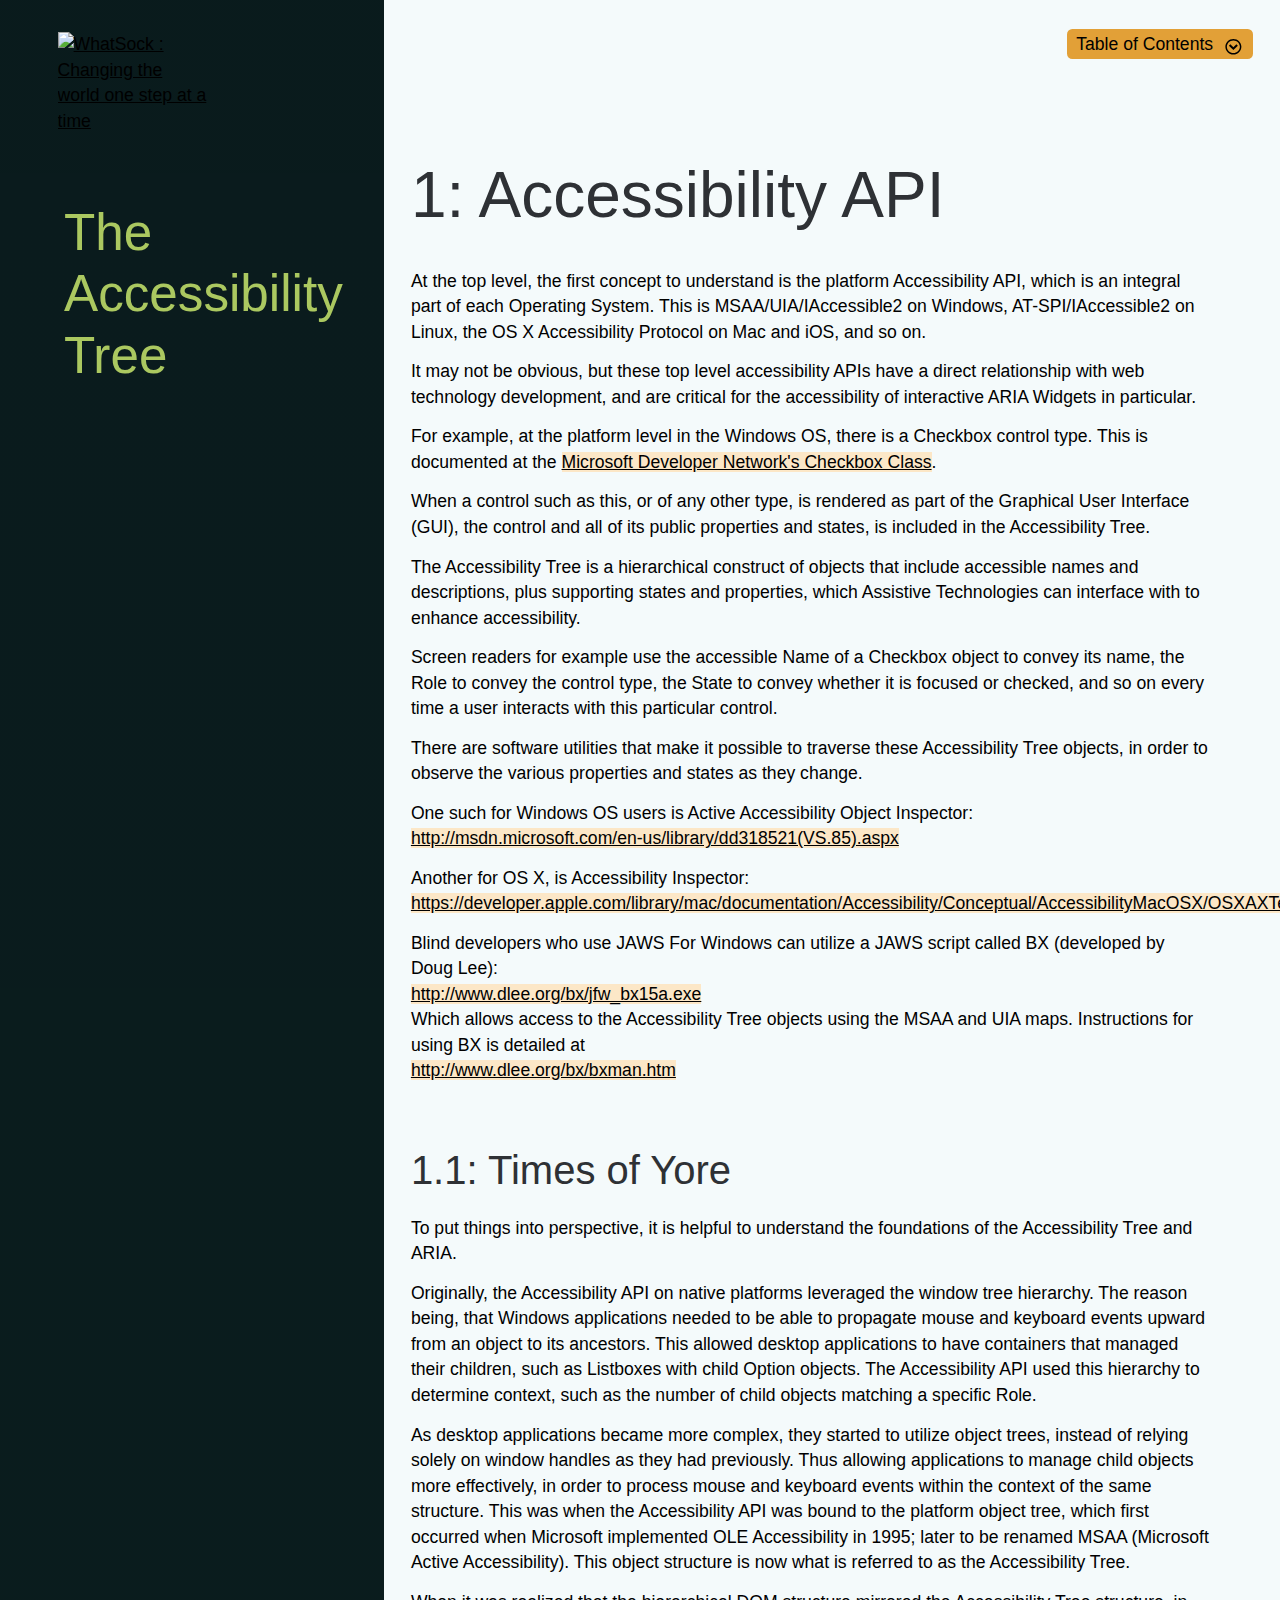
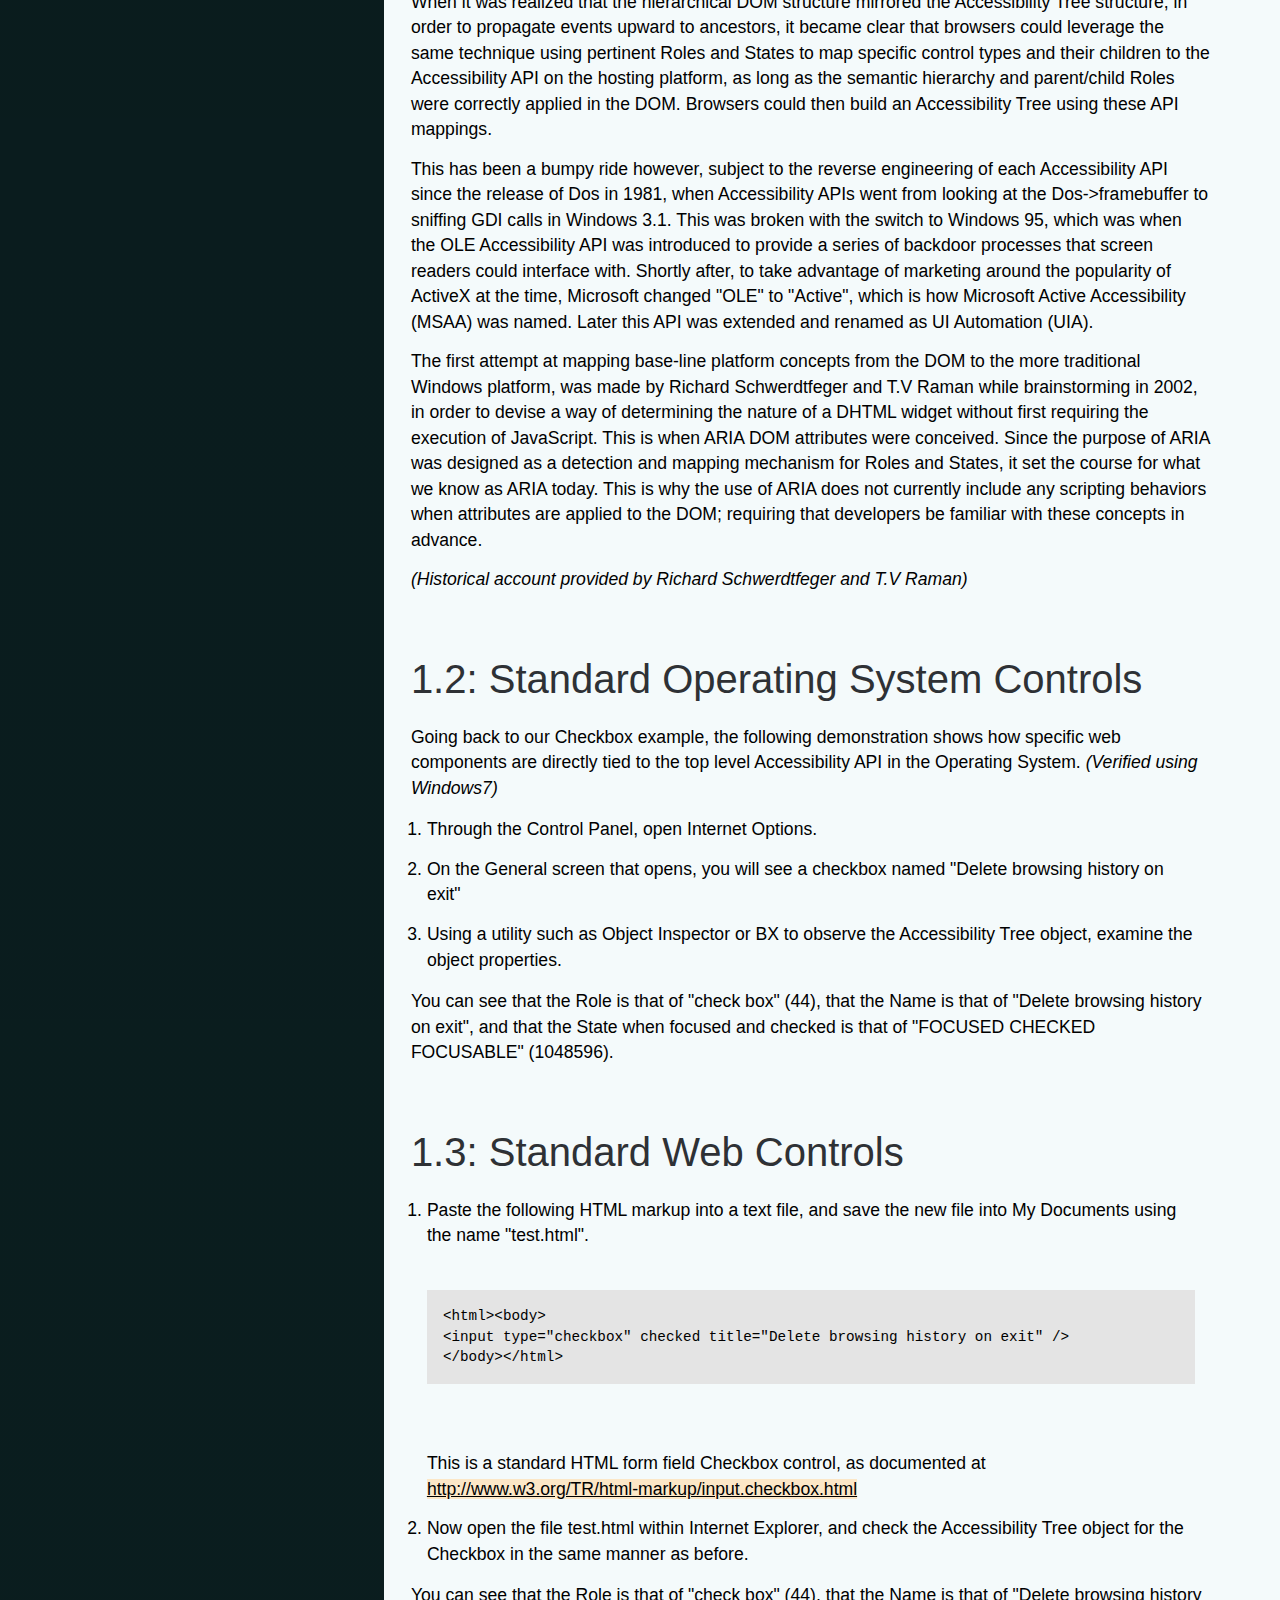
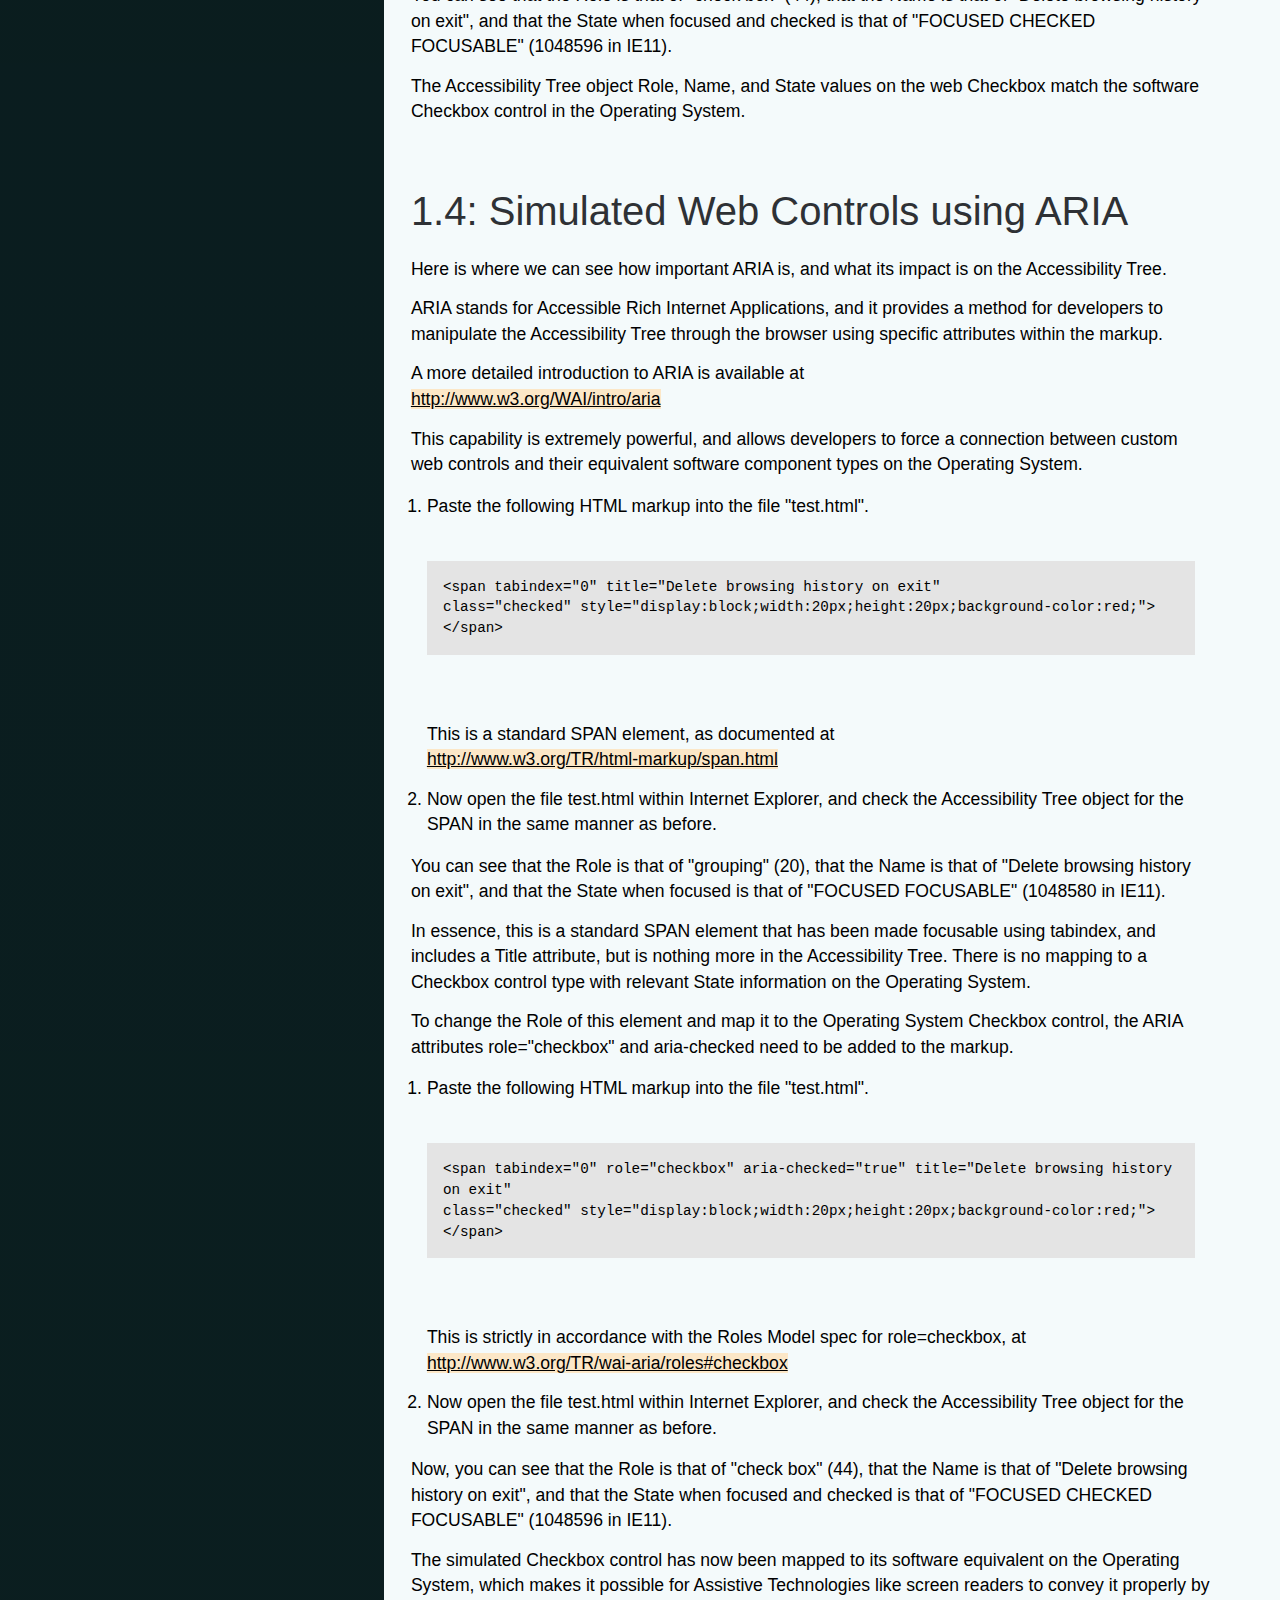
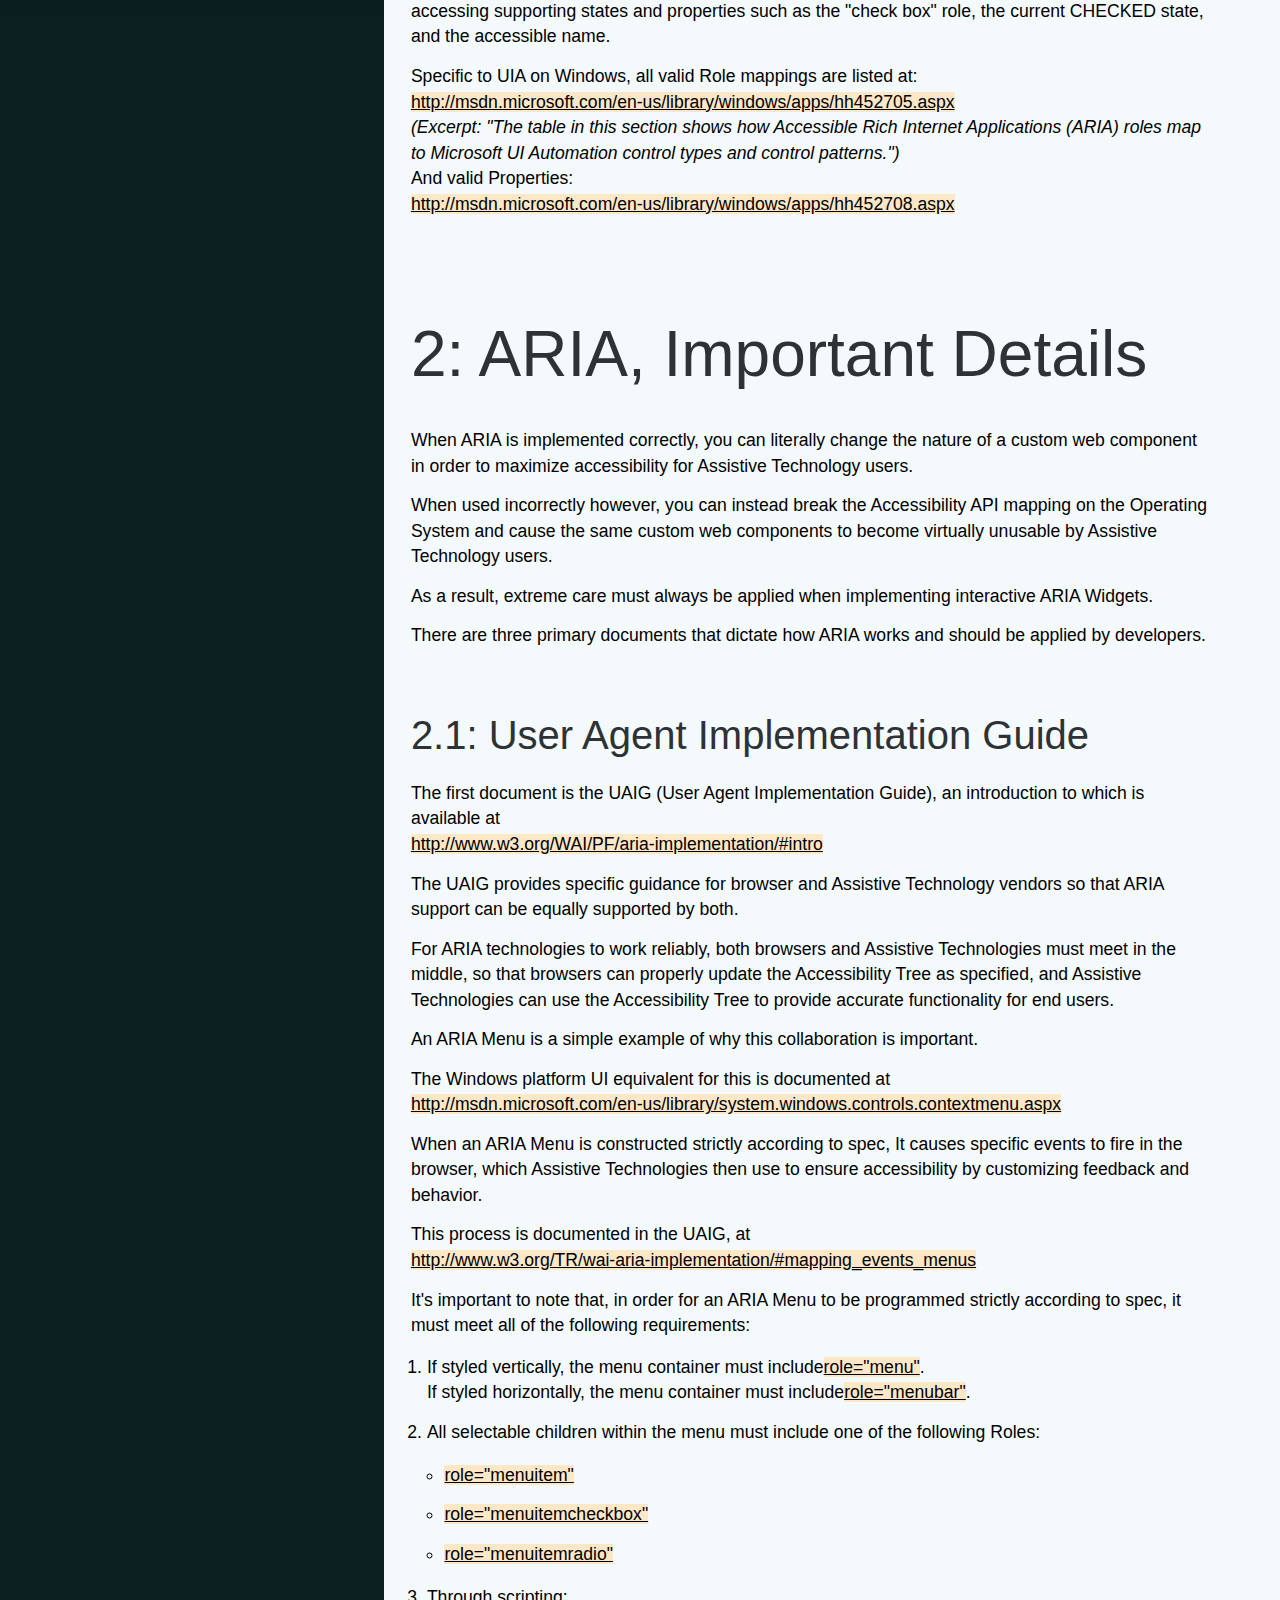
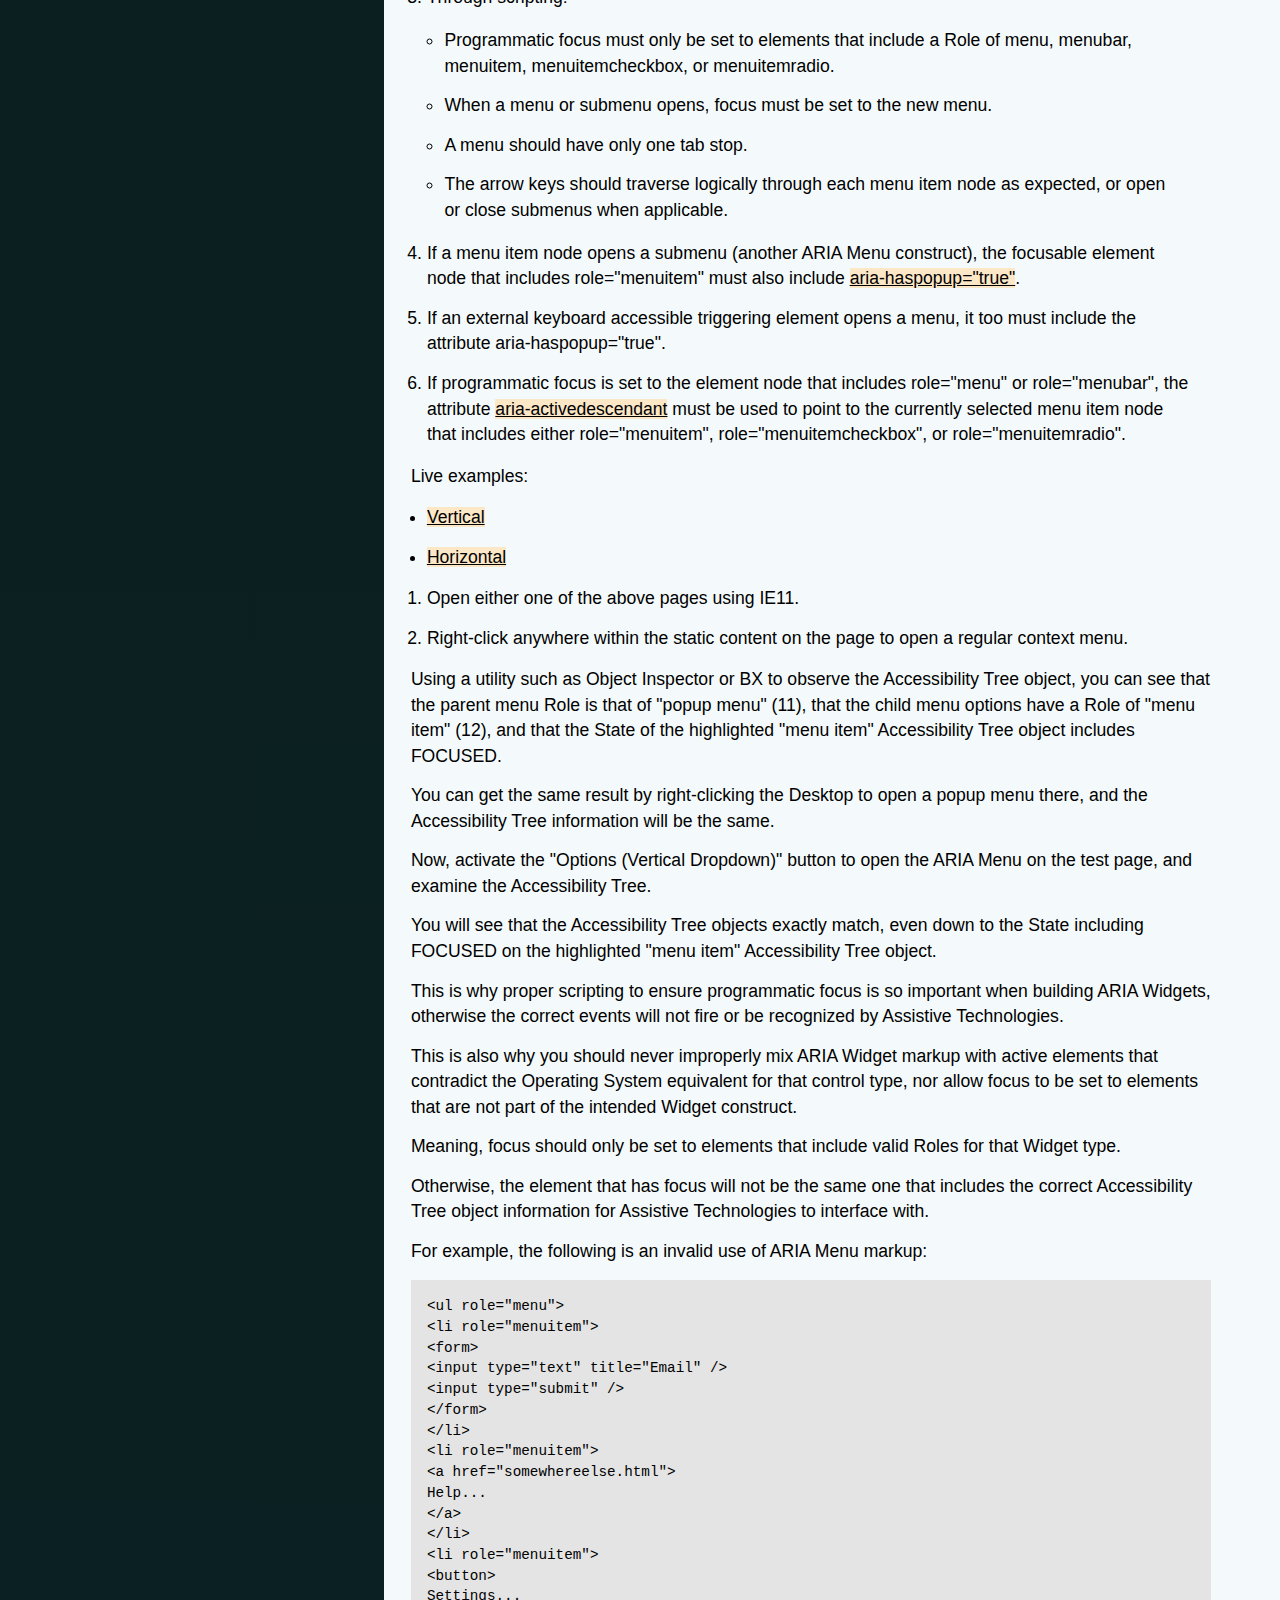
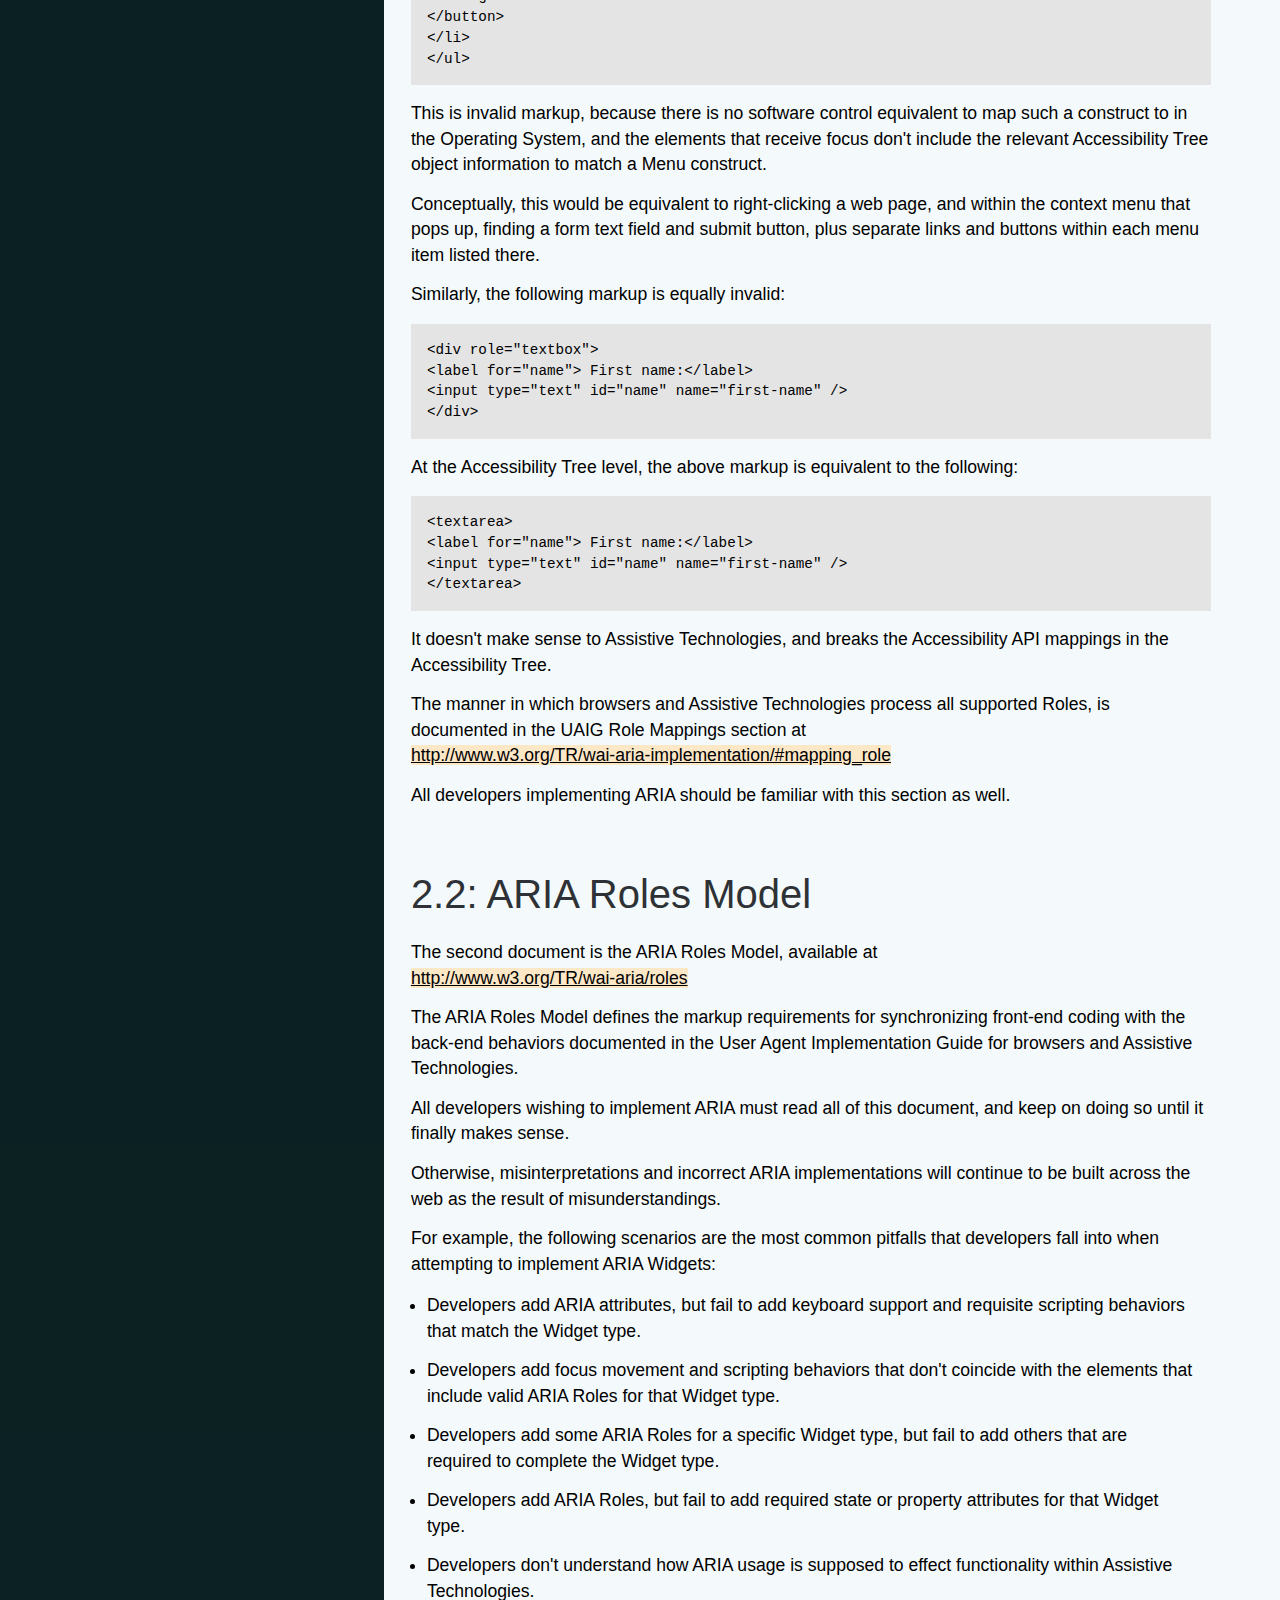
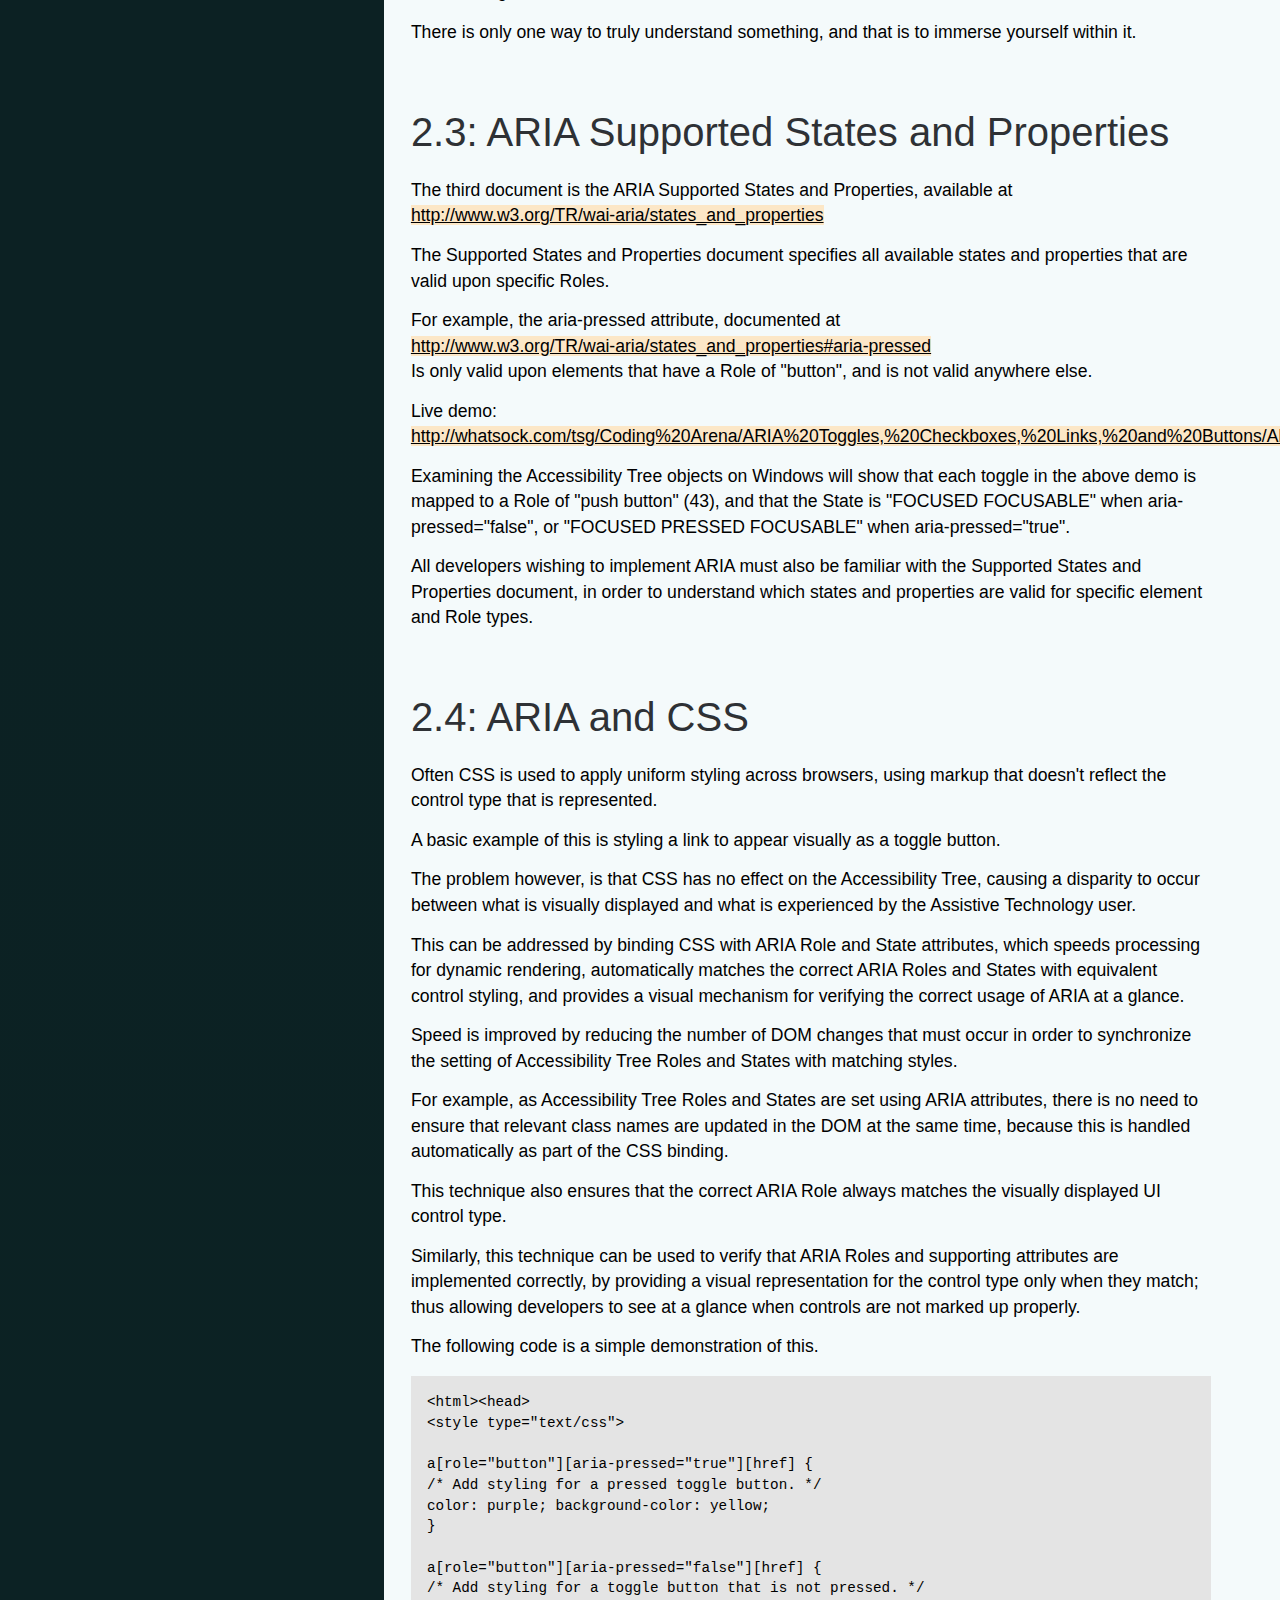
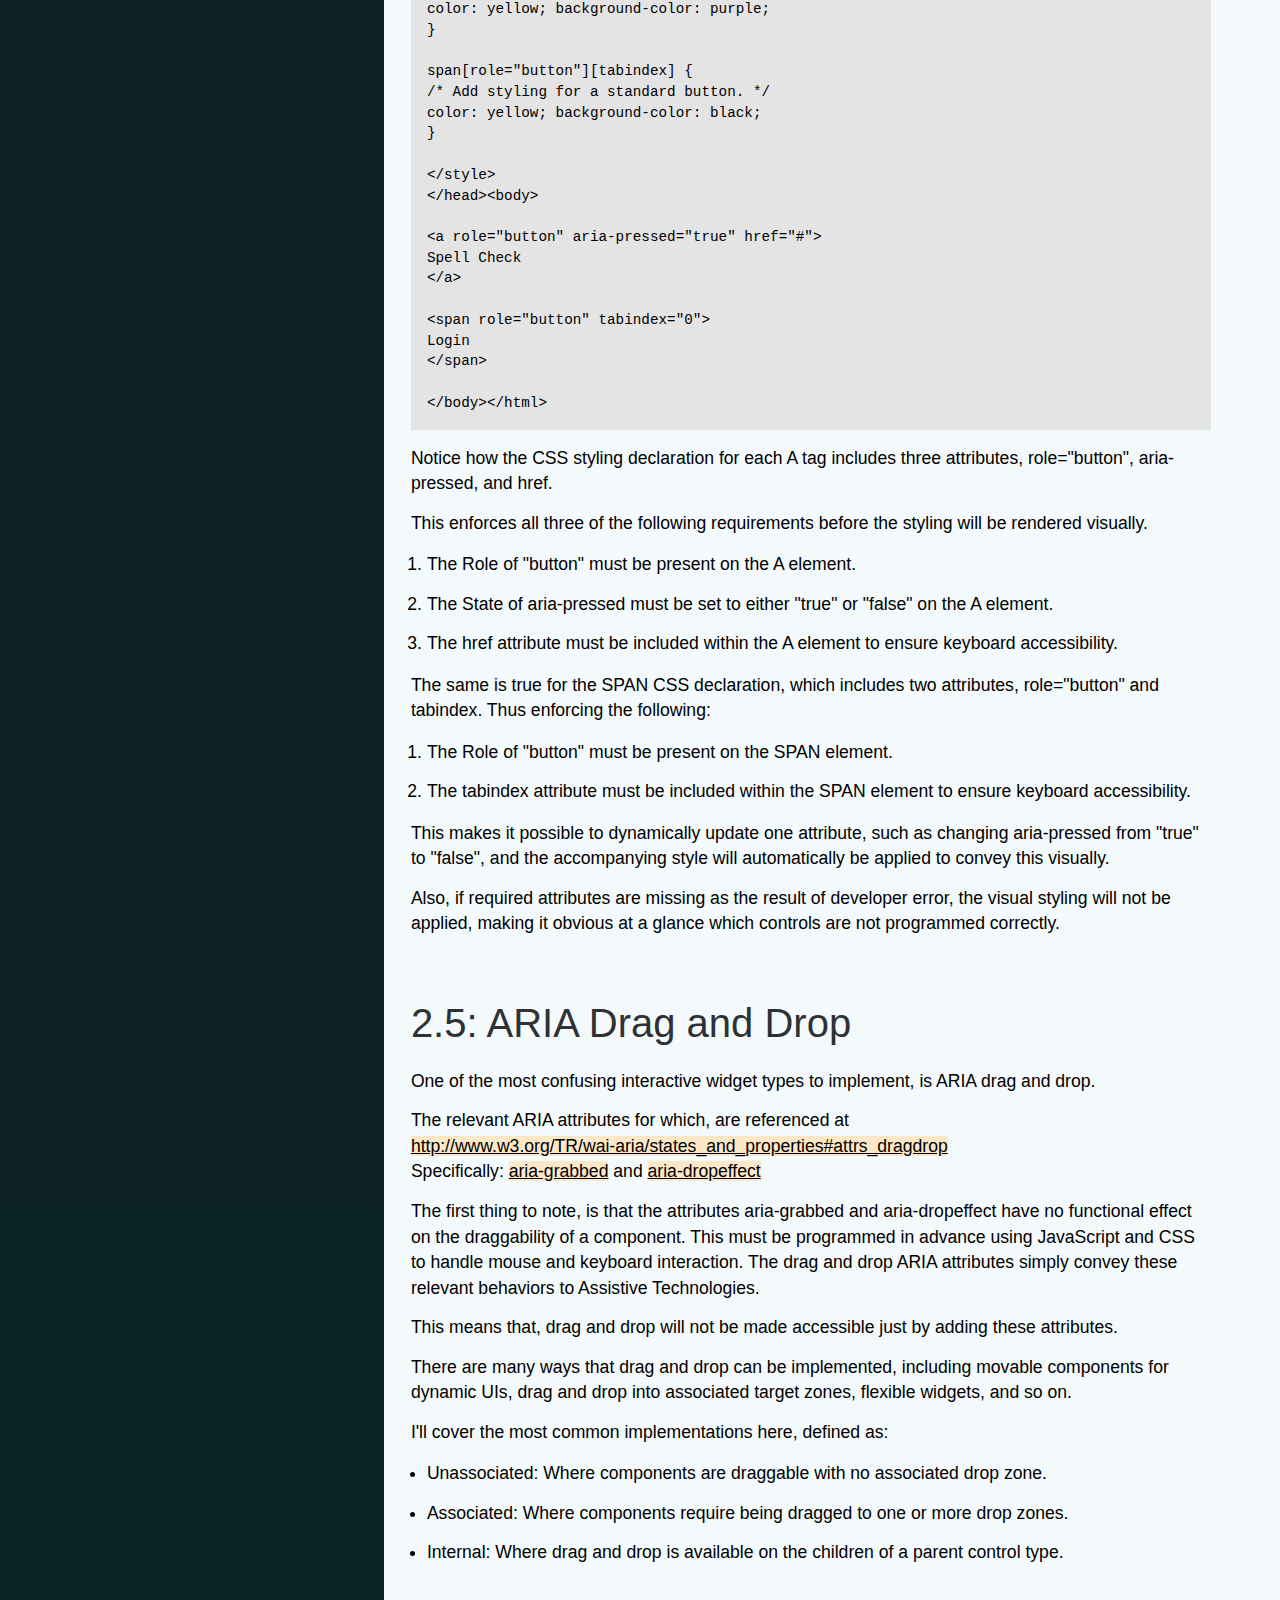
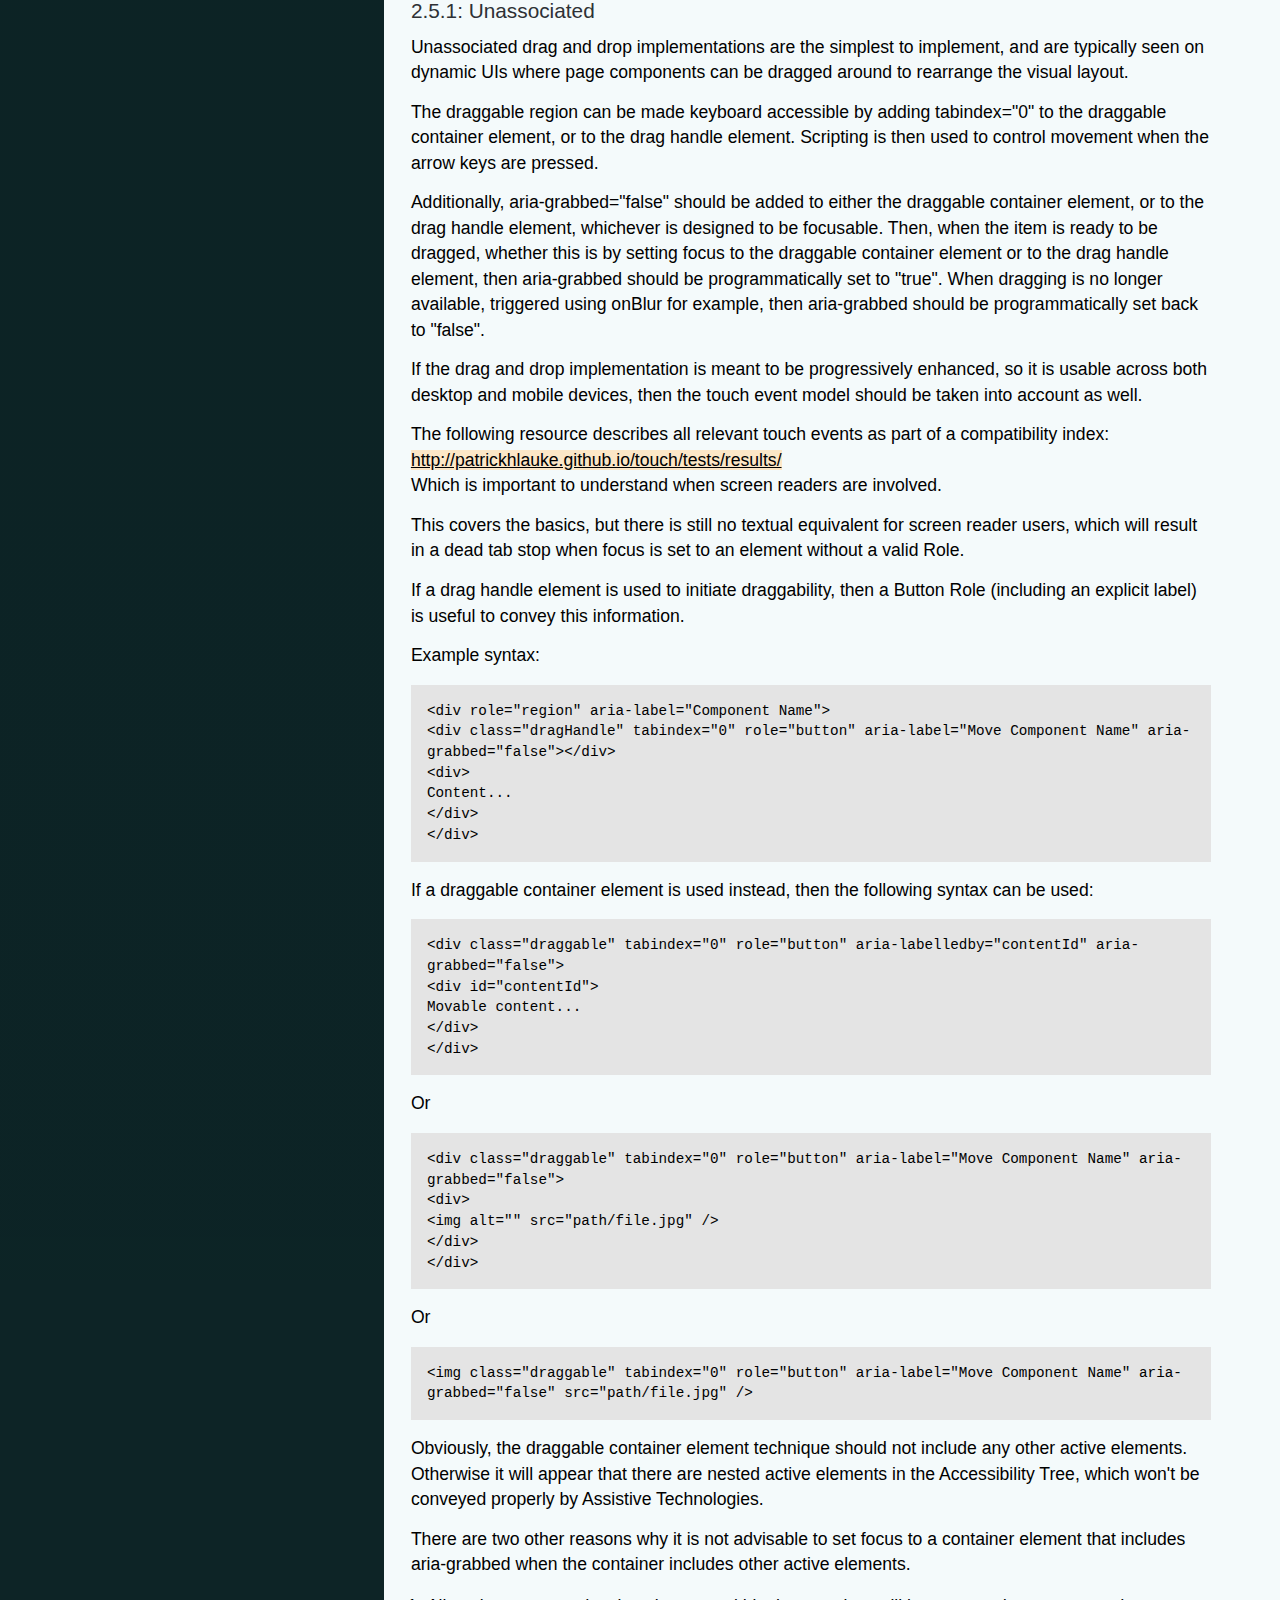
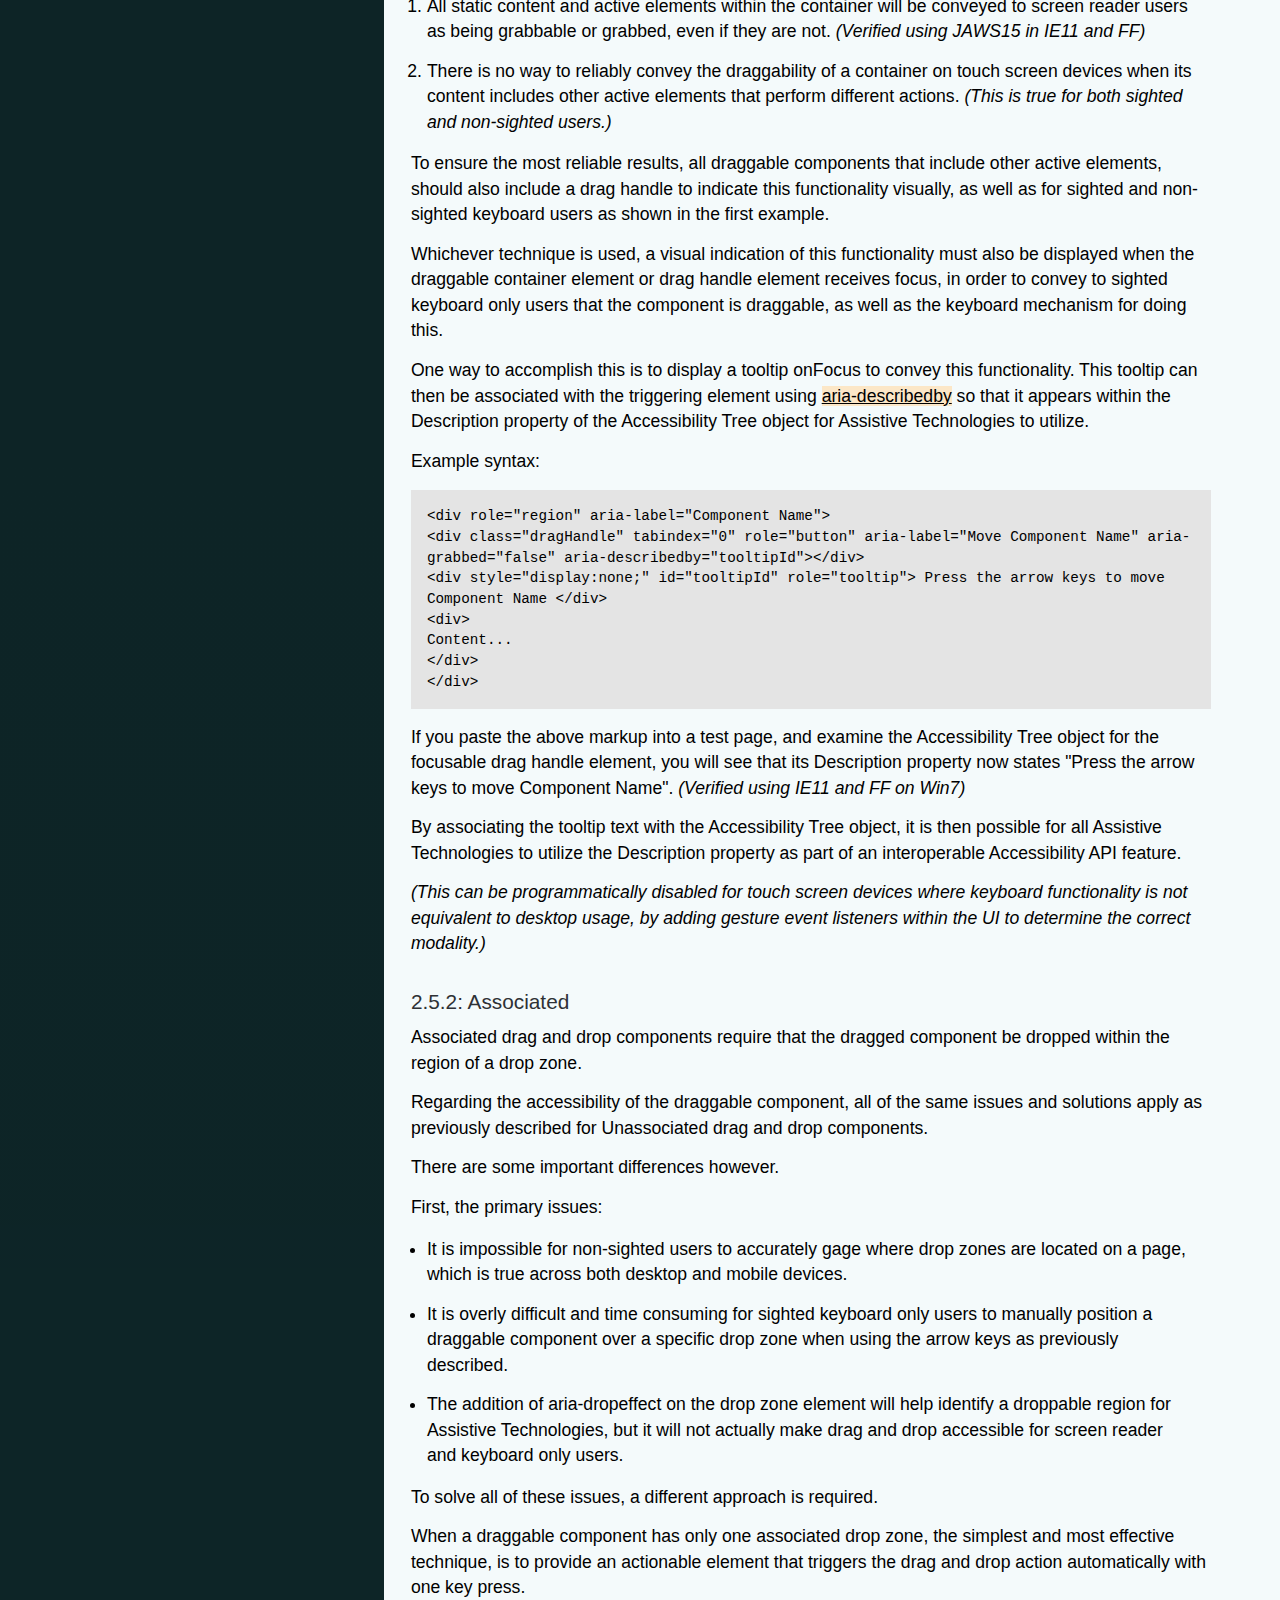
==== commit 80fecd6d: "Updated CSS + sprite image" ====
--- a/The Accessibility Tree - A Training Guide for Advanced Web Development/index.htm
+++ b/The Accessibility Tree - A Training Guide for Advanced Web Development/index.htm
@@ -1,2419 +1,1578 @@
-<!DOCTYPE html PUBLIC "-//W3C//DTD XHTML 1.0 Transitional//EN" "http://www.w3.org/TR/xhtml1/DTD/xhtml1-transitional.dtd">
-<html xmlns="http://www.w3.org/1999/xhtml" xml:lang="en" lang="en">
-<head>
-<meta http-equiv="Content-Type" content="text/html; charset=UTF-8" />
-<title>The Accessibility Tree: A Training Guide for Advanced Web Development</title>
-<meta name="Author" content="Bryan Garaventa" />
-<link rel="stylesheet" type="text/css" href="css/_global.css" />
-<script type="text/javascript" src="http://whatsock.com/Acc.DC.API.js"></script>
-<script type="text/javascript" src="js/footnote_generator.js"></script>
-<script type="text/javascript" src="js/setup.js"></script>
-</head>
-<body>
-<div>
-
-<div class="menuLinks">
-<div class="logo">
-<a href="http://whatsock.com/">
-<img title="WhatSock : Changing the world one step at a time" alt="WhatSock : Changing the world one step at a time" src="img/whatsock_logo.jpg" />
-</a>
-</div>
-</div>
-
-<div id="hd1" class="hd" tabindex="-1">
-<h1>
-<span>
-The Accessibility Tree
-</span>
-</h1>
-</div>
-
-<div role="navigation" class="intro announce" id="ph"></div>
-
-<div class="intro" id="toc">
-<dl role="presentation">
-<dt>
-<a id="tocBtn" href="#" role="button" aria-expanded="false">
-<span>Table of Contents</span>
-</a>
-</dt>
-<dd id="tocDD"></dd>
-</dl>
-</div>
-
-<div class="cb" id="pgContent">
-<div id="pg-intro">
-
-<div class="intro heading">
-<p>
-Related resources:
-</p>
-<ul><li>
-<a href="http://whatsock.com/training/matrices">The ARIA Role Conformance Matrices</a>
-</li><li>
-<a href="http://whatsock.com/training/matrices/visual-aria.htm">The Visual ARIA Bookmarklet</a>
-</li></ul>
-<p>
-Last modified: <span class="accFootnote" data-footnote="f1">09/02/2014</span>
-</p>
-<p>
-From the end user perspective, accessibility is always simple. Shades of accessibility aside for whoever is attempting to interact with the desired functionality, either it works as they expect, or it does not. When it doesn't, it always gets bounced back to developers, and officially becomes Somebody Else's Problem.
-</p>
-<p>
-As a developer, it's taken me many years to figure out that there are several very important layers to accessibility for web technologies, and how to recognize them during the process of development. It took my involvement with the <a href="http://www.w3.org/WAI/about.html" target="_blank">WAI Protocols and Formats Working Group</a> to really cement these concepts into place for me, and to put things into perspective. It really should not have to be this difficult though, not for me, or anybody else. This is especially true for developers, upon whose proverbial head all accessibility issues eventually land.
-</p>
-<p>
-So my goal with writing this, is to provide a single comprehensive explanation of what these layers of accessibility are, and how developers can recognize them during the process of development, so that accessible web technologies will be easier to diagnose and build in the future.
-</p>
-<p>
-This also describes the methodology that I use personally to build and test new web technologies. It's the culmination of many years of study.
-</p>
-</div>
-
-<div role="region" aria-label="Accessibility API">
-
-<div id="hd2" class="hd" tabindex="-1">
-<h2>
-<span>
-1: Accessibility API
-</span>
-</h2>
-</div>
-
-<div class="intro tal">
-<p>
-At the top level, the first concept to understand is the platform Accessibility API, which is an integral part of each Operating System. This is MSAA/UIA/IAccessible2 on Windows, AT-SPI/IAccessible2 on Linux, the OS X Accessibility Protocol on Mac and iOS, and so on.
-</p>
-<p>
-It may not be obvious, but these top level accessibility APIs have a direct relationship with web technology development, and are critical for the accessibility of interactive ARIA Widgets in particular.
-</p>
-<p>
-For example, at the platform level in the Windows OS, there is a Checkbox control type. This is documented at<br />
-<a target="_blank" href="http://msdn.microsoft.com/en-us/library/system.windows.controls.checkbox(v=vs.110).aspx">http://msdn.microsoft.com/en-us/library/system.windows.controls.checkbox(v=vs.110).aspx</a>
-</p>
-<p>
-When a control such as this, or of any other type, is rendered as part of the Graphical User Interface (GUI), the control and all of its public properties and states, is included in the Accessibility Tree.
-</p>
-<p>
-The Accessibility Tree is a hierarchical construct of objects that include accessible names and descriptions, plus supporting states and properties, which Assistive Technologies can interface with to enhance accessibility.
-</p>
-<p>
-Screen readers for example use the accessible Name of a Checkbox object to convey its name, the Role to convey the control type, the State to convey whether it is focused or checked, and so on every time a user interacts with this particular control.
-</p>
-<p>
-There are software utilities that make it possible to traverse these Accessibility Tree objects, in order to observe the various properties and states as they change.
-</p>
-<p>
-One such for Windows OS users is Active Accessibility Object Inspector:<br />
-<a target="_blank" href="http://msdn.microsoft.com/en-us/library/dd318521(VS.85).aspx">http://msdn.microsoft.com/en-us/library/dd318521(VS.85).aspx</a>
-</p>
-<p>
-Another for OS X, is Accessibility Inspector:<br />
-<a target="_blank" href="https://developer.apple.com/library/mac/documentation/Accessibility/Conceptual/AccessibilityMacOSX/OSXAXTesting/OSXAXTestingApps.html">https://developer.apple.com/library/mac/documentation/Accessibility/Conceptual/AccessibilityMacOSX/OSXAXTesting/OSXAXTestingApps.html</a>
-</p>
-<p>
-Blind developers who use JAWS For Windows can utilize a JAWS script called BX (developed by Doug Lee):<br />
-<a target="_blank" href="http://www.dlee.org/bx/jfw_bx15a.exe">http://www.dlee.org/bx/jfw_bx15a.exe</a><br />
-Which allows access to the Accessibility Tree objects using the MSAA and UIA maps. Instructions for using BX is detailed at<br />
-<a target="_blank" href="http://www.dlee.org/bx/bxman.htm">http://www.dlee.org/bx/bxman.htm</a>
-</p>
-</div>
-
-<div id="hd3" class="hd" tabindex="-1">
-<h3>
-<span>
-1.1: Times of Yore
-</span>
-</h3>
-</div>
-
-<div class="intro tal">
-<p>
-To put things into perspective, it is helpful to understand the foundations of the Accessibility Tree and ARIA.
-</p>
-<p>
-Originally, the Accessibility API on native platforms leveraged the window tree hierarchy. The reason being, that Windows applications needed to be able to propagate mouse and keyboard events upward from an object to its ancestors. This allowed desktop applications to have containers that managed their children, such as Listboxes with child Option objects. The Accessibility API used this hierarchy to determine context, such as the number of child objects matching a specific Role.
-</p>
-<p>
-As desktop applications became more complex, they started to utilize object trees, instead of relying solely on window handles as they had previously. Thus allowing applications to manage child objects more effectively, in order to process mouse and keyboard events within the context of the same structure. This was when the Accessibility API was bound to the platform object tree, which first occurred when Microsoft implemented OLE Accessibility in 1995; later to be renamed MSAA (Microsoft Active Accessibility). This object structure is now what is referred to as the Accessibility Tree.
-</p>
-<p>
-When it was realized that the hierarchical DOM structure mirrored the Accessibility Tree structure, in order to propagate events upward to ancestors, it became clear that browsers could leverage the same technique using pertinent Roles and States to map specific control types and their children to the Accessibility API on the hosting platform, as long as the semantic hierarchy and parent/child Roles were correctly applied in the DOM. Browsers could then build an Accessibility Tree using these API mappings.
-</p>
-<p>
-This has been a bumpy ride however, subject to the reverse engineering of each Accessibility API since the release of Dos in 1981, when Accessibility APIs went from looking at the Dos->framebuffer to sniffing GDI calls in Windows 3.1. This was broken with the switch to Windows 95, which was when the OLE Accessibility API was introduced to provide a series of backdoor processes that screen readers could interface with. Shortly after, to take advantage of marketing around the popularity of ActiveX at the time, Microsoft changed "OLE" to "Active", which is how Microsoft Active Accessibility (MSAA) was named. Later this API was extended and renamed as UI Automation (UIA).
-</p>
-<p>
-The first attempt at mapping base-line platform concepts from the DOM to the more traditional Windows platform, was made by Richard Schwerdtfeger and T.V Raman while brainstorming in 2002, in order to devise a way of determining the nature of a DHTML widget without first requiring the execution of JavaScript. This is when ARIA DOM attributes were conceived. Since the purpose of ARIA was designed as a detection and mapping mechanism for Roles and States, it set the course for what we know as ARIA today. This is why the use of ARIA does not currently include any scripting behaviors when attributes are applied to the DOM; requiring that developers be familiar with these concepts in advance.
-</p>
-<p>
-<i>
-(Historical account provided by Richard Schwerdtfeger and T.V Raman)
-</i>
-</p>
-</div>
-
-<div id="hd4" class="hd" tabindex="-1">
-<h3>
-<span>
-1.2: Standard Operating System Controls
-</span>
-</h3>
-</div>
-
-<div class="intro tal">
-<p>
-Going back to our Checkbox example, the following demonstration shows how specific web components are directly tied to the top level Accessibility API in the Operating System.
-<i>
-(Verified using Windows7)
-</i>
-</p>
-<ol><li>
-Through the Control Panel, open Internet Options.
-</li><li>
-On the General screen that opens, you will see a checkbox named "Delete browsing history on exit"
-</li><li>
-Using a utility such as Object Inspector or BX to observe the Accessibility Tree object, examine the object properties.
-</li></ol>
-<p>
-You can see that the Role is that of "check box" (44), that the Name is that of "Delete browsing history on exit", and that the State when focused and checked is that of "FOCUSED CHECKED FOCUSABLE" (1048596).
-</p>
-</div>
-
-<div id="hd5" class="hd" tabindex="-1">
-<h3>
-<span>
-1.3: Standard Web Controls
-</span>
-</h3>
-</div>
-
-<div class="intro tal">
-<ol><li>
-Paste the following HTML markup into a text file, and save the new file into My Documents using the name "test.html".
-<br /><br />
-<code>
-&lt;html&gt;&lt;body&gt;<br />
-&lt;input type="checkbox" checked title="Delete browsing history on exit" /&gt;<br />
-&lt;/body&gt;&lt;/html&gt;
-</code>
-<br /><br />
-This is a standard HTML form field Checkbox control, as documented at<br />
-<a target="_blank" href="http://www.w3.org/TR/html-markup/input.checkbox.html">http://www.w3.org/TR/html-markup/input.checkbox.html</a>
-</li><li>
-Now open the file test.html within Internet Explorer, and check the Accessibility Tree object for the Checkbox in the same manner as before.
-</li></ol>
-<p>
-You can see that the Role is that of "check box" (44), that the Name is that of "Delete browsing history on exit", and that the State when focused and checked is that of "FOCUSED CHECKED FOCUSABLE" (1048596 in IE11). 
-</p>
-<p>
-The Accessibility Tree object Role, Name, and State values on the web Checkbox match the software Checkbox control in the Operating System.
-</p>
-</div>
-
-<div id="hd6" class="hd" tabindex="-1">
-<h3>
-<span>
-1.4: Simulated Web Controls using ARIA
-</span>
-</h3>
-</div>
-
-<div class="intro tal">
-<p>
-Here is where we can see how important ARIA is, and what its impact is on the Accessibility Tree.
-</p>
-<p>
-ARIA stands for Accessible Rich Internet Applications, and it provides a method for developers to manipulate the Accessibility Tree through the browser using specific attributes within the markup.
-</p>
-<p>
-A more detailed introduction to ARIA is available at<br />
-<a target="_blank" href="http://www.w3.org/WAI/intro/aria">http://www.w3.org/WAI/intro/aria</a>
-</p>
-<p>
-This capability is extremely powerful, and allows developers to force a connection between custom web controls and their equivalent software component types on the Operating System.
-</p>
-<ol><li>
-Paste the following HTML markup into the file "test.html".
-<br /><br />
-<code>
-&lt;span tabindex="0" title="Delete browsing history on exit"<br />
-class="checked" style="display:block;width:20px;height:20px;background-color:red;"&gt;&lt;/span&gt;
-</code>
-<br /><br />
-This is a standard SPAN element, as documented at<br />
-<a target="_blank" href="http://www.w3.org/TR/html-markup/span.html">http://www.w3.org/TR/html-markup/span.html</a>
-</li><li>
-Now open the file test.html within Internet Explorer, and check the Accessibility Tree object for the SPAN in the same manner as before.
-</li></ol>
-<p>
-You can see that the Role is that of "grouping" (20), that the Name is that of "Delete browsing history on exit", and that the State when focused is that of "FOCUSED FOCUSABLE" (1048580 in IE11).
-</p>
-<p>
-In essence, this is a standard SPAN element that has been made focusable using tabindex, and includes a Title attribute, but is nothing more in the Accessibility Tree. There is no mapping to a Checkbox control type with relevant State information on the Operating System.
-</p>
-<p>
-To change the Role of this element and map it to the Operating System Checkbox control, the ARIA attributes role="checkbox" and aria-checked need to be added to the markup.
-</p>
-<ol><li>
-Paste the following HTML markup into the file "test.html".
-<br /><br />
-<code>
-&lt;span tabindex="0" role="checkbox" aria-checked="true" title="Delete browsing history on exit"<br />
-class="checked" style="display:block;width:20px;height:20px;background-color:red;"&gt;&lt;/span&gt;
-</code>
-<br /><br />
-This is strictly in accordance with the Roles Model spec for role=checkbox, at<br />
-<a target="_blank" href="http://www.w3.org/TR/wai-aria/roles#checkbox">http://www.w3.org/TR/wai-aria/roles#checkbox</a>
-</li><li>
-Now open the file test.html within Internet Explorer, and check the Accessibility Tree object for the SPAN in the same manner as before.
-</li></ol>
-<p>
-Now, you can see that the Role is that of "check box" (44), that the Name is that of "Delete browsing history on exit", and that the State when focused and checked is that of "FOCUSED CHECKED FOCUSABLE" (1048596 in IE11).
-</p>
-<p>
-The simulated Checkbox control has now been mapped to its software equivalent on the Operating System, which makes it possible for Assistive Technologies like screen readers to convey it properly by accessing supporting states and properties such as the "check box" role, the current CHECKED state, and the accessible name.
-</p>
-<p id="8-15-2014-1" tabindex="-1">
-Specific to UIA on Windows, all valid Role mappings are listed at:<br />
-<a target="_blank" href="http://msdn.microsoft.com/en-us/library/windows/apps/hh452705.aspx">http://msdn.microsoft.com/en-us/library/windows/apps/hh452705.aspx</a><br />
-<i>
-(Excerpt: "The table in this section shows how Accessible Rich Internet Applications (ARIA) roles map to Microsoft UI Automation control types and control patterns.")
-</i><br />
-And valid Properties:<br />
-<a target="_blank" href="http://msdn.microsoft.com/en-us/library/windows/apps/hh452708.aspx">http://msdn.microsoft.com/en-us/library/windows/apps/hh452708.aspx</a>
-</p>
-</div>
-
-</div>
-
-<div role="region" aria-label="ARIA, Important Details">
-
-<div id="hd7" class="hd" tabindex="-1">
-<h2>
-<span>
-2: ARIA, Important Details
-</span>
-</h2>
-</div>
-
-<div class="intro tal">
-<p>
-When ARIA is implemented correctly, you can literally change the nature of a custom web component in order to maximize accessibility for Assistive Technology users. 
-</p>
-<p>
-When used incorrectly however, you can instead break the Accessibility API mapping on the Operating System and cause the same custom web components to become virtually unusable by Assistive Technology users.
-</p>
-<p>
-As a result, extreme care must always be applied when implementing interactive ARIA Widgets.
-</p>
-<p>
-There are three primary documents that dictate how ARIA works and should be applied by developers.
-</p>
-</div>
-
-<div id="hd8" class="hd" tabindex="-1">
-<h3>
-<span>
-2.1: User Agent Implementation Guide
-</span>
-</h3>
-</div>
-
-<div class="intro tal">
-<p id="8-18-2014-1" tabindex="-1">
-The first document is the UAIG (User Agent Implementation Guide), an introduction to which is available at<br />
-<a target="_blank" href="http://www.w3.org/WAI/PF/aria-implementation/#intro">http://www.w3.org/WAI/PF/aria-implementation/#intro</a>
-</p>
-<p>
-The UAIG provides specific guidance for browser and Assistive Technology vendors so that ARIA support can be equally supported by both.
-</p>
-<p>
-For ARIA technologies to work reliably, both browsers and Assistive Technologies must meet in the middle, so that browsers can properly update the Accessibility Tree as specified, and Assistive Technologies can use the Accessibility Tree to provide accurate functionality for end users.
-</p>
-<p>
-An ARIA Menu is a simple example of why this collaboration is important.
-</p>
-<p>
-The Windows platform UI equivalent for this is documented at<br />
-<a target="_blank" href="http://msdn.microsoft.com/en-us/library/system.windows.controls.contextmenu.aspx">http://msdn.microsoft.com/en-us/library/system.windows.controls.contextmenu.aspx</a>
-</p>
-<p>
-When an ARIA Menu is constructed strictly according to spec, It causes specific events to fire in the browser, which Assistive Technologies then use to ensure accessibility by customizing feedback and behavior.
-</p>
-<p>
-This process is documented in the UAIG, at<br />
-<a target="_blank" href="http://www.w3.org/TR/wai-aria-implementation/#mapping_events_menus">http://www.w3.org/TR/wai-aria-implementation/#mapping_events_menus</a>
-</p>
-<p>
-It's important to note that, in order for an ARIA Menu to be programmed strictly according to spec, it must meet all of the following requirements:
-</p>
-<ol><li>
-If styled vertically, the menu container must include
-<a target="_blank" href="http://www.w3.org/TR/wai-aria/roles#menu">role="menu"</a>.<br />
-If styled horizontally, the menu container must include
-<a target="_blank" href="http://www.w3.org/TR/wai-aria/roles#menubar">role="menubar"</a>.
-</li><li>
-All selectable children within the menu must include one of the following Roles:<br />
-<ul><li>
-<a target="_blank" href="http://www.w3.org/TR/wai-aria/roles#menuitem">role="menuitem"</a>
-</li><li>
-<a target="_blank" href="http://www.w3.org/TR/wai-aria/roles#menuitemcheckbox">role="menuitemcheckbox"</a>
-</li><li>
-<a target="_blank" href="http://www.w3.org/TR/wai-aria/roles#menuitemradio">role="menuitemradio"</a>
-</li></ul>
-</li><li>
-Through scripting:<br />
-<ul><li>
-Programmatic focus must only be set to elements that include a Role of menu, menubar, menuitem, menuitemcheckbox, or menuitemradio.
-</li><li>
-When a menu or submenu opens, focus must be set to the new menu.
-</li><li>
-A menu should have only one tab stop.
-</li><li>
-The arrow keys should traverse logically through each menu item node as expected, or open or close submenus when applicable.
-</li></ul>
-</li><li>
-If a menu item node opens a submenu (another ARIA Menu construct), the focusable element node that includes role="menuitem" must also include
-<a target="_blank" href="http://www.w3.org/TR/wai-aria/states_and_properties#aria-haspopup">aria-haspopup="true"</a>.
-</li><li>
-If an external keyboard accessible triggering element opens a menu, it too must include the attribute aria-haspopup="true".
-</li><li>
-If programmatic focus is set to the element node that includes role="menu" or role="menubar", the attribute
-<a target="_blank" href="http://www.w3.org/TR/wai-aria/states_and_properties#aria-activedescendant">aria-activedescendant</a>
-must be used to point to the currently selected menu item node that includes either role="menuitem", role="menuitemcheckbox", or role="menuitemradio".
-</li></ol>
-<p>
-Live examples:
-</p>
-<ul><li>
-Vertical:
-<a target="_blank" href="http://whatsock.com/tsg/Coding%20Arena/ARIA%20Menus/Vertical%20(Internal%20Content)/demo.htm">http://whatsock.com/tsg/Coding%20Arena/ARIA%20Menus/Vertical%20(Internal%20Content)/demo.htm</a>
-</li><li>
-Horizontal:
-<a target="_blank" href="http://whatsock.com/tsg/Coding%20Arena/ARIA%20Menus/Horizontal%20(Internal%20Content)/demo.htm">http://whatsock.com/tsg/Coding%20Arena/ARIA%20Menus/Horizontal%20(Internal%20Content)/demo.htm</a>
-</li></ul>
-<ol><li>
-Open either one of the above pages using IE11.
-</li><li>
-Right-click anywhere within the static content on the page to open a regular context menu.
-</li></ol>
-<p>
-Using a utility such as Object Inspector or BX to observe the Accessibility Tree object, you can see that the parent menu Role is that of "popup menu" (11), that the child menu options have a Role of "menu item" (12), and that the State of the highlighted "menu item" Accessibility Tree object includes FOCUSED.
-</p>
-<p>
-You can get the same result by right-clicking the Desktop to open a popup menu there, and the Accessibility Tree information will be the same.
-</p>
-<p>
-Now, activate the "Options (Vertical Dropdown)" button to open the ARIA Menu on the test page, and examine the Accessibility Tree.
-</p>
-<p>
-You will see that the Accessibility Tree objects exactly match, even down to the State including FOCUSED on the highlighted "menu item" Accessibility Tree object.
-</p>
-<p>
-This is why proper scripting to ensure programmatic focus is so important when building ARIA Widgets, otherwise the correct events will not fire or be recognized by Assistive Technologies.
-</p>
-<p>
-This is also why you should never improperly mix ARIA Widget markup with active elements that contradict the Operating System equivalent for that control type, nor allow focus to be set to elements that are not part of the intended Widget construct.
-</p>
-<p>
-Meaning, focus should only be set to elements that include valid Roles for that Widget type.
-</p>
-<p>
-Otherwise, the element that has focus will not be the same one that includes the correct Accessibility Tree object information for Assistive Technologies to interface with.
-</p>
-<p>
-For example, the following is an invalid use of ARIA Menu markup:
-</p>
-<p>
-<code>
-&lt;ul role="menu"&gt;<br />
-&lt;li role="menuitem"&gt;<br />
-&lt;form&gt;<br />
-&lt;input type="text" title="Email" /&gt;<br />
-&lt;input type="submit" /&gt;<br />
-&lt;/form&gt;<br />
-&lt;/li&gt;<br />
-&lt;li role="menuitem"&gt;<br />
-&lt;a href="somewhereelse.html"&gt;<br />
-Help...<br />
-&lt;/a&gt;<br />
-&lt;/li&gt;<br />
-&lt;li role="menuitem"&gt;<br />
-&lt;button&gt;<br />
-Settings...<br />
-&lt;/button&gt;<br />
-&lt;/li&gt;<br />
-&lt;/ul&gt;
-</code>
-</p>
-<p>
-This is invalid markup, because there is no software control equivalent to map such a construct to in the Operating System, and the elements that receive focus don't include the relevant Accessibility Tree object information to match a Menu construct.
-</p>
-<p>
-Conceptually, this would be equivalent to right-clicking a web page, and within the context menu that pops up, finding a form text field and submit button, plus separate links and buttons within each menu item listed there.
-</p>
-<p>
-Similarly, the following markup is equally invalid:
-</p>
-<p>
-<code>
-&lt;div role="textbox"&gt;<br />
-&lt;label for="name"&gt; First name:&lt;/label&gt;<br />
-&lt;input type="text" id="name" name="first-name" /&gt;<br />
-&lt;/div&gt;
-</code>
-</p>
-<p>
-At the Accessibility Tree level, the above markup is equivalent to the following:
-</p>
-<p>
-<code>
-&lt;textarea&gt;<br />
-&lt;label for="name"&gt; First name:&lt;/label&gt;<br />
-&lt;input type="text" id="name" name="first-name" /&gt;<br />
-&lt;/textarea&gt;
-</code>
-</p>
-<p>
-It doesn't make sense to Assistive Technologies, and breaks the Accessibility API mappings in the Accessibility Tree.
-</p>
-<p>
-The manner in which browsers and Assistive Technologies process all supported Roles, is documented in the UAIG Role Mappings section at<br />
-<a target="_blank" href="http://www.w3.org/TR/wai-aria-implementation/#mapping_role">http://www.w3.org/TR/wai-aria-implementation/#mapping_role</a>
-</p>
-<p>
-All developers implementing ARIA should be familiar with this section as well.
-</p>
-</div>
-
-<div id="hd9" class="hd" tabindex="-1">
-<h3>
-<span>
-2.2: ARIA Roles Model
-</span>
-</h3>
-</div>
-
-<div class="intro tal">
-<p>
-The second document is the ARIA Roles Model, available at<br />
-<a target="_blank" href="http://www.w3.org/TR/wai-aria/roles">http://www.w3.org/TR/wai-aria/roles</a>
-</p>
-<p>
-The ARIA Roles Model defines the markup requirements for synchronizing front-end coding with the back-end behaviors documented in the User Agent Implementation Guide for browsers and Assistive Technologies.
-</p>
-<p>
-All developers wishing to implement ARIA must read all of this document, and keep on doing so until it finally makes sense.
-</p>
-<p>
-Otherwise, misinterpretations and incorrect ARIA implementations will continue to be built across the web as the result of misunderstandings.
-</p>
-<p>
-For example, the following scenarios are the most common pitfalls that developers fall into when attempting to implement ARIA Widgets:
-</p>
-<ul><li>
-Developers add ARIA attributes, but fail to add keyboard support and requisite scripting behaviors that match the Widget type.
-</li><li>
-Developers add focus movement and scripting behaviors that don't coincide with the elements that include valid ARIA Roles for that Widget type.
-</li><li>
-Developers add some ARIA Roles for a specific Widget type, but fail to add others that are required to complete the Widget type.
-</li><li>
-Developers add ARIA Roles, but fail to add required state or property attributes for that Widget type.
-</li><li>
-Developers don't understand how ARIA usage is supposed to effect functionality within Assistive Technologies.
-</li></ul>
-<p>
-There is only one way to truly understand something, and that is to immerse yourself within it.
-</p>
-</div>
-
-<div id="hd10" class="hd" tabindex="-1">
-<h3>
-<span>
-2.3: ARIA Supported States and Properties
-</span>
-</h3>
-</div>
-
-<div class="intro tal">
-<p>
-The third document is the ARIA Supported States and Properties, available at<br />
-<a target="_blank" href="http://www.w3.org/TR/wai-aria/states_and_properties">http://www.w3.org/TR/wai-aria/states_and_properties</a>
-</p>
-<p>
-The Supported States and Properties document specifies all available states and properties that are valid upon specific Roles.
-</p>
-<p>
-For example, the aria-pressed attribute, documented at<br />
-<a target="_blank" href="http://www.w3.org/TR/wai-aria/states_and_properties#aria-pressed">http://www.w3.org/TR/wai-aria/states_and_properties#aria-pressed</a><br />
-Is only valid upon elements that have a Role of "button", and is not valid anywhere else.
-</p>
-<p>
-Live demo:<br />
-<a target="_blank" href="http://whatsock.com/tsg/Coding%20Arena/ARIA%20Toggles,%20Checkboxes,%20Links,%20and%20Buttons/ARIA%20Toggle%20Buttons/demo.htm">http://whatsock.com/tsg/Coding%20Arena/ARIA%20Toggles,%20Checkboxes,%20Links,%20and%20Buttons/ARIA%20Toggle%20Buttons/demo.htm</a>
-</p>
-<p>
-Examining the Accessibility Tree objects on Windows will show that each toggle in the above demo is mapped to a Role of "push button" (43), and that the State is "FOCUSED FOCUSABLE" when aria-pressed="false", or "FOCUSED PRESSED FOCUSABLE" when aria-pressed="true".
-</p>
-<p>
-All developers wishing to implement ARIA must also be familiar with the Supported States and Properties document, in order to understand which states and properties are valid for specific element and Role types.
-</p>
-</div>
-
-<div id="hd11" class="hd" tabindex="-1">
-<h3>
-<span>
-2.4: ARIA and CSS
-</span>
-</h3>
-</div>
-
-<div class="intro tal">
-<p>
-Often CSS is used to apply uniform styling across browsers, using markup that doesn't reflect the control type that is represented.
-</p>
-<p>
-A basic example of this is styling a link to appear visually as a toggle button.
-</p>
-<p>
-The problem however, is that CSS has no effect on the Accessibility Tree, causing a disparity to occur between what is visually displayed and what is experienced by the Assistive Technology user.
-</p>
-<p>
-This can be addressed by binding CSS with ARIA Role and State attributes, which speeds processing for dynamic rendering, automatically matches the correct ARIA Roles and States with equivalent control styling, and provides a visual mechanism for verifying the correct usage of ARIA at a glance.
-</p>
-<p>
-Speed is improved by reducing the number of DOM changes that must occur in order to synchronize the setting of Accessibility Tree Roles and States with matching styles.
-</p>
-<p>
-For example, as Accessibility Tree Roles and States are set using ARIA attributes, there is no need to ensure that relevant class names are updated in the DOM at the same time, because this is handled automatically as part of the CSS binding.
-</p>
-<p>
-This technique also ensures that the correct ARIA Role always matches the visually displayed UI control type.
-</p>
-<p>
-Similarly, this technique can be used to verify that ARIA Roles and supporting attributes are implemented correctly, by providing a visual representation for the control type only when they match; thus allowing developers to see at a glance when controls are not marked up properly.
-</p>
-<p>
-The following code is a simple demonstration of this.
-</p>
-<p>
-<code>
-&lt;html&gt;&lt;head&gt;<br />
-&lt;style type="text/css"&gt;<br />
-<br />
-a[role="button"][aria-pressed="true"][href] {<br />
-/* Add styling for a pressed toggle button. */<br />
-color: purple; background-color: yellow;<br />
-}<br />
-<br />
-a[role="button"][aria-pressed="false"][href] {<br />
-/* Add styling for a toggle button that is not pressed. */<br />
-color: yellow; background-color: purple;<br />
-}<br />
-<br />
-span[role="button"][tabindex] {<br />
-/* Add styling for a standard button. */<br />
-color: yellow; background-color: black;<br />
-}<br />
-<br />
-&lt;/style&gt;<br />
-&lt;/head&gt;&lt;body&gt;<br />
-<br />
-&lt;a role="button" aria-pressed="true" href="#"&gt;<br />
-Spell Check<br />
-&lt;/a&gt;<br />
-<br />
-&lt;span role="button" tabindex="0"&gt;<br />
-Login<br />
-&lt;/span&gt;<br />
-<br />
-&lt;/body&gt;&lt;/html&gt;
-</code>
-</p>
-<p>
-Notice how the CSS styling declaration for each A tag includes three attributes, role="button", aria-pressed, and href.
-</p>
-<p>
-This enforces all three of the following requirements before the styling will be rendered visually.
-</p>
-<ol><li>
-The Role of "button" must be present on the A element.
-</li><li>
-The State of aria-pressed must be set to either "true" or "false" on the A element.
-</li><li>
-The href attribute must be included within the A element to ensure keyboard accessibility.
-</li></ol>
-<p>
-The same is true for the SPAN CSS declaration, which includes two attributes, role="button" and tabindex. Thus enforcing the following:
-</p>
-<ol><li>
-The Role of "button" must be present on the SPAN element.
-</li><li>
-The tabindex attribute must be included within the SPAN element to ensure keyboard accessibility.
-</li></ol>
-<p>
-This makes it possible to dynamically update one attribute, such as changing aria-pressed from "true" to "false", and the accompanying style will automatically be applied to convey this visually.
-</p>
-<p>
-Also, if required attributes are missing as the result of developer error, the visual styling will not be applied, making it obvious at a glance which controls are not programmed correctly.
-</p>
-</div>
-
-<div id="hd12" class="hd" tabindex="-1">
-<h3>
-<span id="8-1-2014-1" tabindex="-1">
-2.5: ARIA Drag and Drop
-</span>
-</h3>
-</div>
-
-<div class="intro tal">
-<p>
-One of the most confusing interactive widget types to implement, is ARIA drag and drop.
-</p>
-<p>
-The relevant ARIA attributes for which, are referenced at<br />
-<a target="_blank" href="http://www.w3.org/TR/wai-aria/states_and_properties#attrs_dragdrop">http://www.w3.org/TR/wai-aria/states_and_properties#attrs_dragdrop</a><br />
-Specifically:
-<a target="_blank" href="http://www.w3.org/TR/wai-aria/states_and_properties#aria-grabbed">aria-grabbed</a>
-and
-<a target="_blank" href="http://www.w3.org/TR/wai-aria/states_and_properties#aria-dropeffect">aria-dropeffect</a>
-</p>
-<p>
-The first thing to note, is that the attributes aria-grabbed and aria-dropeffect have no functional effect on the draggability of a component. This must be programmed in advance using JavaScript and CSS to handle mouse and keyboard interaction. The drag and drop ARIA attributes simply convey these relevant behaviors to Assistive Technologies.
-</p>
-<p>
-This means that, drag and drop will not be made accessible just by adding these attributes.
-</p>
-<p>
-There are many ways that drag and drop can be implemented, including movable components for dynamic UIs, drag and drop into associated target zones, flexible widgets, and so on.
-</p>
-<p>
-I'll cover the most common implementations here, defined as:
-</p>
-<ul><li>
-Unassociated: Where components are draggable with no associated drop zone.
-</li><li>
-Associated: Where components require being dragged to one or more drop zones.
-</li><li>
-Internal: Where drag and drop is available on the children of a parent control type.
-</li></ul>
-</div>
-
-<div id="hd13" class="hd" tabindex="-1">
-<h4>
-<span>
-2.5.1: Unassociated
-</span>
-</h4>
-</div>
-
-<div class="intro tal">
-<p>
-Unassociated drag and drop implementations are the simplest to implement, and are typically seen on dynamic UIs where page components can be dragged around to rearrange the visual layout.
-</p>
-<p>
-The draggable region can be made keyboard accessible by adding tabindex="0" to the draggable container element, or to the drag handle element. Scripting is then used to control movement when the arrow keys are pressed.
-</p>
-<p>
-Additionally, aria-grabbed="false" should be added to either the draggable container element, or to the drag handle element, whichever is designed to be focusable. Then, when the item is ready to be dragged, whether this is by setting focus to the draggable container element or to the drag handle element, then aria-grabbed should be programmatically set to "true". When dragging is no longer available, triggered using onBlur for example, then aria-grabbed should be programmatically set back to "false".
-</p>
-<p>
-If the drag and drop implementation is meant to be progressively enhanced, so it is usable across both desktop and mobile devices, then the touch event model should be taken into account as well.
-</p>
-<p>
-The following resource describes all relevant touch events as part of a compatibility index:<br />
-<a target="_blank" href="http://patrickhlauke.github.io/touch/tests/results/">http://patrickhlauke.github.io/touch/tests/results/</a><br />
-Which is important to understand when screen readers are involved.
-</p>
-<p>
-This covers the basics, but there is still no textual equivalent for screen reader users, which will result in a dead tab stop when focus is set to an element without a valid Role.
-</p>
-<p>
-If a drag handle element is used to initiate draggability, then a Button Role (including an explicit label) is useful to convey this information.
-</p>
-<p>
-Example syntax:
-</p>
-<p>
-<code>
-&lt;div role="region" aria-label="Component Name"&gt;<br />
-&lt;div class="dragHandle" tabindex="0" role="button" aria-label="Move Component Name" aria-grabbed="false"&gt;&lt;/div&gt;<br />
-&lt;div&gt;<br />
-Content...<br />
-&lt;/div&gt;<br />
-&lt;/div&gt;
-</code>
-</p>
-<p>
-If a draggable container element is used instead, then the following syntax can be used:
-</p>
-<p>
-<code>
-&lt;div class="draggable" tabindex="0" role="button" aria-labelledby="contentId" aria-grabbed="false"&gt;<br />
-&lt;div id="contentId"&gt;<br />
-Movable content...<br />
-&lt;/div&gt;<br />
-&lt;/div&gt;
-</code>
-</p>
-<p>
-Or
-</p>
-<p>
-<code>
-&lt;div class="draggable" tabindex="0" role="button" aria-label="Move Component Name" aria-grabbed="false"&gt;<br />
-&lt;div&gt;<br />
-&lt;img alt="" src="path/file.jpg" /&gt;<br />
-&lt;/div&gt;<br />
-&lt;/div&gt;
-</code>
-</p>
-<p>
-Or
-</p>
-<p>
-<code>
-&lt;img class="draggable" tabindex="0" role="button" aria-label="Move Component Name" aria-grabbed="false" src="path/file.jpg" /&gt;
-</code>
-</p>
-<p>
-Obviously, the draggable container element technique should not include any other active elements. Otherwise it will appear that there are nested active elements in the Accessibility Tree, which won't be conveyed properly by Assistive Technologies.
-</p>
-<p>
-There are two other reasons why it is not advisable to set focus to a container element that includes aria-grabbed when the container includes other active elements.
-</p>
-<ol><li>
-All static content and active elements within the container will be conveyed to screen reader users as being grabbable or grabbed, even if they are not.
-<i>
-(Verified using JAWS15 in IE11 and FF)
-</i>
-</li><li>
-There is no way to reliably convey the draggability of a container on touch screen devices when its content includes other active elements that perform different actions.
-<i>
-(This is true for both sighted and non-sighted users.)
-</i>
-</li></ol>
-<p>
-To ensure the most reliable results, all draggable components that include other active elements, should also include a drag handle to indicate this functionality visually, as well as for sighted and non-sighted keyboard users as shown in the first example.
-</p>
-<p>
-Whichever technique is used, a visual indication of this functionality must also be displayed when the draggable container element or drag handle element receives focus, in order to convey to sighted keyboard only users that the component is draggable, as well as the keyboard mechanism for doing this.
-</p>
-<p>
-One way to accomplish this is to display a tooltip onFocus to convey this functionality. This tooltip can then be associated with the triggering element using
-<a target="_blank" href="http://www.w3.org/TR/wai-aria/states_and_properties#aria-describedby">aria-describedby</a>
-so that it appears within the Description property of the Accessibility Tree object for Assistive Technologies to utilize.
-</p>
-<p>
-Example syntax:
-</p>
-<p>
-<code>
-&lt;div role="region" aria-label="Component Name"&gt;<br />
-&lt;div class="dragHandle" tabindex="0" role="button" aria-label="Move Component Name" aria-grabbed="false" aria-describedby="tooltipId"&gt;&lt;/div&gt;<br />
-&lt;div style="display:none;" id="tooltipId" role="tooltip"&gt; Press the arrow keys to move Component Name &lt;/div&gt;<br />
-&lt;div&gt;<br />
-Content...<br />
-&lt;/div&gt;<br />
-&lt;/div&gt;
-</code>
-</p>
-<p>
-If you paste the above markup into a test page, and examine the Accessibility Tree object for the focusable drag handle element, you will see that its Description property now states "Press the arrow keys to move Component Name".
-<i>
-(Verified using IE11 and FF on Win7)
-</i>
-</p>
-<p>
-By associating the tooltip text with the Accessibility Tree object, it is then possible for all Assistive Technologies to utilize the Description property as part of an interoperable Accessibility API feature.
-</p>
-<p>
-<i>
-(This can be programmatically disabled for touch screen devices where keyboard functionality is not equivalent to desktop usage, by adding gesture event listeners within the UI to determine the correct modality.)
-</i>
-</p>
-</div>
-
-<div id="hd14" class="hd" tabindex="-1">
-<h4>
-<span>
-2.5.2: Associated
-</span>
-</h4>
-</div>
-
-<div class="intro tal">
-<p>
-Associated drag and drop components require that the dragged component be dropped within the region of a drop zone.
-</p>
-<p>
-Regarding the accessibility of the draggable component, all of the same issues and solutions apply as previously described for Unassociated drag and drop components.
-</p>
-<p>
-There are some important differences however.
-</p>
-<p>
-First, the primary issues:
-</p>
-<ul><li>
-It is impossible for non-sighted users to accurately gage where drop zones are located on a page, which is true across both desktop and mobile devices.
-</li><li>
-It is overly difficult and time consuming for sighted keyboard only users to manually position a draggable component over a specific drop zone when using the arrow keys as previously described.
-</li><li>
-The addition of aria-dropeffect on the drop zone element will help identify a droppable region for Assistive Technologies, but it will not actually make drag and drop accessible for screen reader and keyboard only users.
-</li></ul>
-<p>
-To solve all of these issues, a different approach is required.
-</p>
-<p>
-When a draggable component has only one associated drop zone, the simplest and most effective technique, is to provide an actionable element that triggers the drag and drop action automatically with one key press.
-</p>
-<p>
-An offscreen Link or Button can be used for this purpose, which appears visually onFocus, and is positioned offscreen onBlur for sighted keyboard only users. This acts as both an informative tooltip and a triggering element at the same time.
-</p>
-<p>
-For this technique to work properly, offscreen positioning must be used instead of the CSS properties display:none or visibility:hidden, in order to ensure accessibility for screen readers that support virtual offscreen models such as JAWS and NVDA.
-</p>
-<p>
-The label for such a Link or Button requires that all of the following information be conveyed:
-</p>
-<ul><li>
-The action to be performed, such as "Move"
-</li><li>
-The name of the component it applies to, such as "Component Name"
-</li><li>
-The drop zone name to which the action applies, such as "Trash"
-</li></ul>
-<p>
-Example: "Move Component Name to Trash"
-</p>
-<p>
-When activated from the keyboard, the drag and drop action is automatically performed, and the desired component is processed in the same manner as though it were dragged and dropped using the mouse.
-</p>
-<p>
-An example of this can be seen at<br />
-<a target="_blank" href="http://whatsock.com/tsg/Coding%20Arena/Drag%20and%20Drop/demo.htm">http://whatsock.com/tsg/Coding%20Arena/Drag%20and%20Drop/demo.htm</a>
-</p>
-<p>
-Which supports all of the following interactions:
-</p>
-<ul><li>
-Keyboard navigation using Tab or Shift+Tab.
-</li><li>
-Up and Down arrow navigation using the virtual offscreen model, as seen using JAWS and NVDA.
-</li><li>
-Link navigation on touch screen devices such as iOS.<br />
-<i>
-(For example, swipe left or right with one finger to select a Link using VoiceOver, then double tap to initiate drag and drop.)
-</i>
-</li></ul>
-<p>
-In the case of a draggable component that includes embedded active elements, where a drag handle element is present, the same offscreen Link or Button technique can be used.
-</p>
-<p>
-It's important to note that, in both cases, where a draggable container element or a drag handle element is used, neither the container element nor the drag handle element should receive focus. Since keyboard and screen reader accessibility is managed using an offscreen Link or Button, only the relevant Link or Button should receive focus. This will have no negative effect for sighted mouse users, who will never encounter the offscreen Link or Button.
-</p>
-<p>
-When a draggable component is associated with multiple drop zones, the offscreen Link or Button technique can be used here as well.
-</p>
-<p>
-The difference being, that the triggering element should open a Menu, where the desired drop zone can then be activated to initiate drag and drop from the keyboard.
-</p>
-</div>
-
-<div id="hd15" class="hd" tabindex="-1">
-<h4>
-<span>
-2.5.3: Internal
-</span>
-</h4>
-</div>
-
-<div class="intro tal">
-<p>
-Internal drag and drop components consist of the draggable children of a parent control type.
-</p>
-<p>
-Such implementations vary, and are dependent on the parent control type that is implemented. For example, this may be used to rearrange Tabs in a Tablist, or to reorder Rows in a Grid, or to move Options from one Listbox to another, and so on.
-</p>
-<p>
-As a result, keyboard support will vary as well. Tabs may use Control+Left/Right to drag one Tab left or right, a Grid may use Control+Up/Down to move a Row up or down, Listboxes may use Control+Right to move Options from the left Listbox to the right (or the reverse), etc. Assigned key commands depend on the layout of the UI and what the intended functionality is for the Widget type.
-</p>
-<p>
-In all of these cases, aria-grabbed can be used to identify which focusable child is or is not grabbed, and aria-dropeffect can be used to identify relevant drop zones and their actions.
-</p>
-<p>
-Another important note to be aware of, the attributes aria-grabbed and aria-dropeffect don't require the accompaniment of mouse draggability at the same time to be utilized effectively.
-</p>
-<p>
-An example of this can be seen at<br />
-<a target="_blank" href="http://whatsock.com/tsg/Coding%20Arena/ARIA%20Listboxes/Sortable/demo.htm">http://whatsock.com/tsg/Coding%20Arena/ARIA%20Listboxes/Sortable/demo.htm</a><br />
-Which is a sortable Listbox Widget.
-</p>
-<p>
-Keyboard users can:
-</p>
-<ol><li>
-Press the Up and Down arrow keys to navigate within the Listbox.
-</li><li>
-Press the Spacebar to grab the selected Option.
-</li><li>
-Press the Up or Down arrow keys to navigate to another location in the Listbox.
-</li><li>
-Press the Spacebar again to drop the grabbed Option into the new location.
-</li></ol>
-<p>
-Sighted mouse users can:
-</p>
-<ol><li>
-Click an Option to grab it.
-</li><li>
-Click another Option to drop it in that location.
-</li></ol>
-<p>
-The attributes aria-grabbed and aria-dropeffect are dynamically updated on each Listbox Option to reflect all of these behaviors as they occur.
-</p>
-</div>
-
-</div>
-
-<div role="region" aria-label="ARIA Categories">
-
-<div id="hd16" class="hd" tabindex="-1">
-<h2>
-<span>
-3: ARIA Categories
-</span>
-</h2>
-</div>
-
-<div class="intro tal">
-<p>
-Typically, ARIA Role usage fits into one of five broad categories, Landmarks and Regions, Interactive Widgets, Compound Components, Corner Cases, or Live Regions.
-</p>
-</div>
-
-<div id="hd17" class="hd" tabindex="-1">
-<h3>
-<span>
-3.1: Landmarks and Regions
-</span>
-</h3>
-</div>
-
-<div class="intro tal">
-<p>
-Landmarks and Regions are amongst the easiest of ARIA Roles to implement, because they are content grouping mechanisms that aid navigation for Assistive Technology users.
-</p>
-<p>
-As such, they don't require any keyboard support, nor scripting behaviors to function properly.
-</p>
-<p>
-All Landmark Roles are defined at<br />
-<a target="_blank" href="http://www.w3.org/TR/wai-aria/roles#landmark_roles">http://www.w3.org/TR/wai-aria/roles#landmark_roles</a>
-</p>
-</div>
-
-<div id="hd18" class="hd" tabindex="-1">
-<h4>
-<span>
-3.1.1: Application Role
-</span>
-</h4>
-</div>
-
-<div class="intro tal">
-<p>
-There are important details that you need to be aware of regarding the use of role="application":<br />
-<a target="_blank" href="http://www.w3.org/TR/wai-aria/roles#application">http://www.w3.org/TR/wai-aria/roles#application</a>
-</p>
-<p>
-First, the terminology is important to understand.
-</p>
-<p>
-Many developers refer to interactive web technologies as applications, because they are dynamic, and often styled to resemble software user interfaces.
-</p>
-<p>
-The logical assumption then, is to add role="application" to every such perceived 'web application'.
-</p>
-<p>
-This is an incorrect assumption however, and often causes more harm than good when applied without understanding the Application Role in advance.
-</p>
-<p>
-The purpose of role="application" is not simply to define a particular web technology as an application, but rather, to instruct an Assistive Technology to pass keystrokes through to the control that currently has focus. The region where this is applied dictates where this behavior occurs, and defines the area as an Application Landmark for navigability.
-</p>
-<p>
-This behavior is valuable when simulated controls require the use of specific keystrokes to function properly, and it becomes necessary to override the default keystroke interception that is done by Assistive Technologies as part of standard interaction.
-</p>
-<p>
-For example, JAWS and NVDA screen reader users can press the Up and Down arrows to navigate by line, Control+Up/Down to navigate by paragraph, 'h' to navigate by heading, and so on within the Virtual Buffer without passing any of these keys to the web page.
-</p>
-<p>
-In most cases, this type of interaction is exactly what the user expects and wants. 
-</p>
-<p>
-There are occasions though, when specific control types require the use of these intercepted keystrokes in order to function properly for both screen reader and keyboard only users. This is when role="application" is useful.
-</p>
-<p>
-An example of this can be seen at:<br />
-<a target="_blank" href="http://whatsock.com/tsg/Coding%20Arena/ARIA%20Date%20Pickers/ARIA%20Date%20Picker%20(Basic)/demo.htm">http://whatsock.com/tsg/Coding%20Arena/ARIA%20Date%20Pickers/ARIA%20Date%20Picker%20(Basic)/demo.htm</a><br />
-Which is an ARIA enhanced date picker.
-</p>
-<p>
-When the date picker opens and focus is set to the current date, the use of role="application" forces JAWS and NVDA into Applications Mode, allowing the arrow keys to be used to navigate the calendar in a grid pattern, which would not occur without the presence of role="application".
-</p>
-<p>
-Another misconception is that all form fields and interactive ARIA Widgets need to be surrounded by role="application" to make Assistive Technologies pass keystrokes to them.
-</p>
-<p>
-This is incorrect, and there are two reasons why this should not be done.
-</p>
-<ol><li>
-The use of role="application" causes NVDA to render the entire Application region on one line in the Virtual Buffer when in Browse Mode, making it impossible to discover the content without having to enter each Application region manually by pressing Enter on it to see what it contains. This also prevents NVDA users from using quick navigation keystrokes such as 'f' to jump between form fields, because all form fields included within an Application region are undetectable while focus is outside the region.
-</li><li>
-All form fields and interactive ARIA Widget types already support these behaviors without needing role="application".
-</li></ol>
-<p>
-When role="application" is used, there is one Role that reverses Application Mode behavior when applied within the same region; this is role="document":<br />
-<a target="_blank" href="http://www.w3.org/TR/wai-aria/roles#document">http://www.w3.org/TR/wai-aria/roles#document</a>
-</p>
-<p>
-Similar to role="application", role="document" is often misunderstood. For example, it does not represent a literary document or the entire document structure of a web page as its name suggests.
-</p>
-<p>
-The Document Role simply defines a container within an Application Landmark that should not enforce a particular mode of navigation, thus overriding role="application" and allowing an Assistive Technology user to navigate the content of that Document region in the same manner as a standard web page.
-</p>
-<p>
-If there is no need to enforce a particular keyboard interaction model for a specific region on a page, then role="application" should not be used.
-</p>
-<p>
-If role="application" is used on a particular region however, then all relevant interactive controls must be in the tab order and must be properly labelled, because Applications Mode enforces that only active elements are navigable; unless role="document" is used to override this behavior.
-</p>
-<p>
-Historically this behavior was most noticeable using screen readers like JAWS and NVDA, where the textual content could not be accessed because it wasn't explicitly tied to an active element in the tab order.
-</p>
-<p>
-In recent versions of JAWS and NVDA however, overrides have been added so that Applications Mode can be forcibly aborted, providing a mechanism for screen reader users to access textual information that may not have been correctly associated with active elements.
-</p>
-<p>
-Nevertheless, it is still advisable to only use role="application" when you have a specific need to process keystrokes that are generally intercepted by Assistive Technologies.
-</p>
-</div>
-
-<div id="hd19" class="hd" tabindex="-1">
-<h4>
-<span>
-3.1.2: Region Role
-</span>
-</h4>
-</div>
-
-<div class="intro tal">
-<p>
-Another Role that is not listed as a Landmark, but is just as important for this purpose, is role="region":<br />
-<a target="_blank" href="http://www.w3.org/TR/wai-aria/roles#region">http://www.w3.org/TR/wai-aria/roles#region</a>
-</p>
-<p>
-The Region Role is helpful for grouping associated content on a page.
-</p>
-<p>
-Though all Landmark Roles can optionally be explicitly labeled, the use of role="region" requires an explicit label to identify its purpose for Assistive Technologies.
-</p>
-<p>
-This is achieved by including either aria-label or aria-labelledby on the same container element that includes role="region".
-</p>
-<p>
-Example syntax:
-</p>
-<p>
-<code>
-&lt;div role="region" aria-label="Unique Name One" &gt;<br />
-...<br />
-&lt;/div&gt;
-</code>
-</p>
-<p>
-Or
-</p>
-<p>
-<code>
-&lt;div role="region" aria-labelledby="uniqueID" &gt;<br />
-&lt;h2 id="uniqueID" &gt; Unique Name Two &lt;/h2&gt;<br />
-...<br />
-&lt;/div&gt;
-</code>
-</p>
-<p>
-<i>
-(If a Region begins with a heading, aria-labelledby should be used to reference the heading as its Region label whenever possible.)
-</i>
-</p>
-<p>
-Since a named Region can represent any type of content, it can be applied anywhere.
-</p>
-<p>
-A simple example can be seen at<br />
-<a target="_blank" href="http://whatsock.com/tsg/Coding%20Arena/ARIA%20and%20Non-ARIA%20Accordions/ARIA%20Accordion%20(Internal%20Content)/demo2.htm">http://whatsock.com/tsg/Coding%20Arena/ARIA%20and%20Non-ARIA%20Accordions/ARIA%20Accordion%20(Internal%20Content)/demo2.htm</a><br />
-Where each accordion section is represented as a named Region using aria-labelledby to reference the triggering element.
-</p>
-<p>
-Similarly, all of the primary navigation sections on this page are contained within named Regions.
-</p>
-<p>
-This allows Assistive Technologies to utilize Region navigation commands to jump between each named Region, or to identify the beginning and ending boundaries of a specific Region.
-</p>
-<p>
-For example, if using JAWS15 in Internet Explorer or Firefox, you can press R or Shift+R to jump forward or backward between each Region, or press Insert+Control+R to show a list of named Regions and Landmarks on the page; thus simplifying navigation from any location.
-</p>
-</div>
-
-<div id="hd20" class="hd" tabindex="-1">
-<h5>
-<span id="7-24-2014-1" tabindex="-1">
-3.1.2.1: Scrollable Divs
-</span>
-</h5>
-</div>
-
-<div class="intro tal">
-<p>
-Scrollable Divs are often used to display variable content using minimal screen real estate, so that users can scroll through the offscreen content as desired without moving the viewport.
-</p>
-<p>
-This is achieved by setting the CSS property overflow:auto on a Div, in addition to a fixed height and width.
-</p>
-<p>
-By adding tabindex="0" to the Scrollable Div, the region magically becomes accessible to keyboard only users, because the browser automatically handles the scrolling effect when the arrow keys are pressed.
-</p>
-<p>
-Since the Div has no explicit Role mapping in the Accessibility Tree however, screen readers see this as a dead tab stop that means nothing.
-</p>
-<p>
-This is easily corrected though, by adding role="region" plus an explicit label to the Scrollable Div.
-</p>
-<p>
-Example syntax:
-</p>
-<p>
-<code>
-&lt;div tabindex="0" class="scrollable" role="region" aria-label="Message Log"&gt;<br />
-&lt;div&gt;<br />
-Scrollable content.<br />
-&lt;/div&gt;<br />
-&lt;/div&gt;
-</code>
-</p>
-<p>
-Or
-</p>
-<p>
-<code>
-&lt;div tabindex="0" class="scrollable" role="region" aria-labelledby="title-id"&gt;<br />
-&lt;div id="title-id"&gt;<br />
-Title Text<br />
-&lt;/div&gt;<br />
-&lt;div&gt;<br />
-Scrollable content.<br />
-&lt;/div&gt;<br />
-&lt;/div&gt;
-</code>
-</p>
-<p>
-Now, when screen reader users encounter the Scrollable Div in the tab order, the region label will be announced and make it clear that this is an intentional UI control.
-</p>
-</div>
-
-<div id="hd21" class="hd" tabindex="-1">
-<h3>
-<span>
-3.2: Interactive Widgets
-</span>
-</h3>
-</div>
-
-<div class="intro tal">
-<p>
-Interactive Widget Roles, are all those that specifically map to platform UI equivalents in the Accessibility API.
-</p>
-<p>
-These include all of the following primary Widget Roles:
-</p>
-<ul><li>
-<a target="_blank" href="http://www.w3.org/TR/wai-aria/roles#button">
-button
-</a>
-</li><li>
-<a target="_blank" href="http://www.w3.org/TR/wai-aria/roles#checkbox">
-checkbox
-</a>
-</li><li>
-<a target="_blank" href="http://www.w3.org/TR/wai-aria/roles#combobox">
-combobox
-</a>
-</li><li>
-<a target="_blank" href="http://www.w3.org/TR/wai-aria/roles#grid">
-grid
-</a>
-(including children with relevant Roles:
-<a target="_blank" href="http://www.w3.org/TR/wai-aria/roles#rowgroup">rowgroup</a>,
-<a target="_blank" href="http://www.w3.org/TR/wai-aria/roles#row">row</a>,
-<a target="_blank" href="http://www.w3.org/TR/wai-aria/roles#rowheader">rowheader</a>,
-<a target="_blank" href="http://www.w3.org/TR/wai-aria/roles#columnheader">columnheader</a>,
-<a target="_blank" href="http://www.w3.org/TR/wai-aria/roles#gridcell">gridcell</a>)
-</li><li>
-<a target="_blank" href="http://www.w3.org/TR/wai-aria/roles#link">
-link
-</a>
-</li><li>
-<a target="_blank" href="http://www.w3.org/TR/wai-aria/roles#listbox">
-listbox
-</a>
-(including children with relevant Roles:
-<a target="_blank" href="http://www.w3.org/TR/wai-aria/roles#option">option</a>)
-</li><li>
-<a target="_blank" href="http://www.w3.org/TR/wai-aria/roles#menu">
-menu
-</a>
-(including children with relevant Roles:
-<a target="_blank" href="http://www.w3.org/TR/wai-aria/roles#menuitem">menuitem</a>,
-<a target="_blank" href="http://www.w3.org/TR/wai-aria/roles#menuitemcheckbox">menuitemcheckbox</a>,
-<a target="_blank" href="http://www.w3.org/TR/wai-aria/roles#menuitemradio">menuitemradio</a>)
-</li><li>
-<a target="_blank" href="http://www.w3.org/TR/wai-aria/roles#menubar">
-menubar
-</a>
-(including children with relevant Roles:
-<a target="_blank" href="http://www.w3.org/TR/wai-aria/roles#menuitem">menuitem</a>,
-<a target="_blank" href="http://www.w3.org/TR/wai-aria/roles#menuitemcheckbox">menuitemcheckbox</a>,
-<a target="_blank" href="http://www.w3.org/TR/wai-aria/roles#menuitemradio">menuitemradio</a>)
-</li><li>
-<a target="_blank" href="http://www.w3.org/TR/wai-aria/roles#radio">
-radio
-</a>
-(including ancestor with the relevant Role:
-<a target="_blank" href="http://www.w3.org/TR/wai-aria/roles#radiogroup">radiogroup</a>)
-</li><li>
-<a target="_blank" href="http://www.w3.org/TR/wai-aria/roles#scrollbar">
-scrollbar
-</a>
-</li><li>
-<a target="_blank" href="http://www.w3.org/TR/wai-aria/roles#slider">
-slider
-</a>
-</li><li>
-<a target="_blank" href="http://www.w3.org/TR/wai-aria/roles#spinbutton">
-spinbutton
-</a>
-</li><li>
-<a target="_blank" href="http://www.w3.org/TR/wai-aria/roles#tablist">
-tablist
-</a>
-(including children with relevant Roles:
-<a target="_blank" href="http://www.w3.org/TR/wai-aria/roles#tab">tab</a>)
-</li><li>
-<a target="_blank" href="http://www.w3.org/TR/wai-aria/roles#textbox">
-textbox
-</a>
-</li><li>
-<a target="_blank" href="http://www.w3.org/TR/wai-aria/roles#tree">
-tree
-</a>
-(including children with relevant Roles:
-<a target="_blank" href="http://www.w3.org/TR/wai-aria/roles#group">group</a>,
-<a target="_blank" href="http://www.w3.org/TR/wai-aria/roles#treeitem">treeitem</a>)
-</li><li>
-<a target="_blank" href="http://www.w3.org/TR/wai-aria/roles#treegrid">
-treegrid
-</a>
-(including children with relevant Roles:
-<a target="_blank" href="http://www.w3.org/TR/wai-aria/roles#rowgroup">rowgroup</a>,
-<a target="_blank" href="http://www.w3.org/TR/wai-aria/roles#row">row</a>,
-<a target="_blank" href="http://www.w3.org/TR/wai-aria/roles#rowheader">rowheader</a>,
-<a target="_blank" href="http://www.w3.org/TR/wai-aria/roles#columnheader">columnheader</a>,
-<a target="_blank" href="http://www.w3.org/TR/wai-aria/roles#gridcell">gridcell</a>)
-</li></ul>
-<p>
-All of the above Roles that specify "including children with relevant Roles", must manage programmatic focus by either setting focus to its primary container Role, or to one of its selectable child Roles. If focus is set to the primary container Role,
-<a target="_blank" href="http://www.w3.org/TR/wai-aria/states_and_properties#aria-activedescendant">aria-activedescendant</a>
-<i>
-(also upon the element with the primary container Role)
-</i>
-must be dynamically updated to point to the currently selected child Role. For example, if the element including role="listbox" has focus, aria-activedescendant must be used to point to the currently highlighted element that includes role="option". If focus is set to the element that includes role="option" instead, then aria-activedescendant must not be included.
-</p>
-<p>
-All of the above Roles that specify "including ancestor with the relevant Role", do not support the use of aria-activedescendant. This is true for all of the standalone Widget Roles as well, requiring that programmatic focus be set to each of these standalone Roles individually. The only exception to this is role="combobox", which supports the use of aria-activedescendant to reference the selected Option within an external Listbox control.
-</p>
-<p>
-Whenever possible, Widget Roles should always reflect the intended functionality of the control type that is displayed.
-</p>
-<p>
-At the same time, the
-<a target="_blank" href="http://www.w3.org/TR/wai-aria/roles">Roles Model</a>
-specification should always be reviewed in advance to ensure that the desired Widget Role matches the intended functionality of the control. This is important, because the Role name by itself may be misleading. For example, a Combobox must not reference a Menu, but instead must reference a Listbox, because the two are not functionally equivalent within Assistive Technologies.
-</p>
-</div>
-
-<div id="hd22" class="hd" tabindex="-1">
-<h3>
-<span>
-3.3: Compound Components
-</span>
-</h3>
-</div>
-
-<div class="intro tal">
-<p>
-Compound components occur when controls include more than one type of interactive Widget Role as part of their markup structure.
-</p>
-<p>
-An example scenario for such a control is a keyboard accessible Grid, where the arrow keys can be used to navigate between each Gridcell, then by pressing Enter or Space, focus moves into the Gridcell to set focus to a series of form fields, or a Slider, or any number of other interactive control types.
-</p>
-<p>
-Compound components are always challenging to implement, yet the following rules should always be observed when doing so.
-</p>
-<ul><li>
-Ensure that all active elements are focusable and accessible from the keyboard.
-</li><li>
-Ensure that all focusable elements include valid Role mappings that are applicable to the control type.
-</li><li>
-Ensure that all focusable elements include explicit labels.
-</li><li>
-Ensure that the keyboard interaction design for accessing all focusable elements is logical.
-</li><li>
-Ensure that all keyboard interaction commands are fully documented and conveyed to the user; both for sighted keyboard only users and non-sighted screen reader users.
-</li></ul>
-<p>
-Though this checklist addresses the most common issues associated with building compound components, it is more than likely that browser or Assistive Technology support bugs will be encountered during this process, so it is always important to test each component thoroughly during this process.
-</p>
-<p>
-The first step for doing this, is to check the Accessibility Tree to verify that each focusable element is correctly mapped in the Accessibility API, and that each includes appropriate Role and State information for Assistive Technologies.
-</p>
-<p>
-If the correct Widget Roles and States are applied to the elements that receive focus, but the Accessibility Tree is incorrect, then this needs to be reported to the company that owns the browser.
-</p>
-<p>
-However, if the Accessibility Tree correctly reflects each Role and State for the control type, but the Assistive Technology is not conveying these correctly, then this needs to be reported to the Assistive Technology vender.
-</p>
-</div>
-
-<div id="hd23" class="hd" tabindex="-1">
-<h3>
-<span>
-3.4: Corner Cases
-</span>
-</h3>
-</div>
-
-<div class="intro tal">
-<p>
-Corner cases occur when a control doesn't specifically match any Widget Role in the Accessibility API, or when a particular Widget Role is not sufficient by itself to convey all necessary information to Assistive Technologies in the Accessibility Tree.
-</p>
-<p>
-An example of the first can be seen at<br />
-<a target="_blank" href="http://whatsock.com/tsg/Coding%20Arena/ARIA%20Date%20Pickers/ARIA%20Date%20Picker%20(with%20Disabled%20Date%20Ranges)/demo.htm">http://whatsock.com/tsg/Coding%20Arena/ARIA%20Date%20Pickers/ARIA%20Date%20Picker%20(with%20Disabled%20Date%20Ranges)/demo.htm</a><br />
-Which is an interactive date picker control that includes disabled date ranges.
-</p>
-<p>
-An interactive date picker such as this has no specific Widget Role however, and cannot be definitively mapped in the Accessibility API as a particular control type.
-</p>
-<p>
-As a result, such a control usually becomes a compound component, because it includes embedded controls of differing types, as well as a corner case, because it includes active elements that don't resemble platform UI controls.
-</p>
-<p>
-In this case, Link and Button Roles are used to represent each simulated active element within the date picker, even though they are not styled as such. This ensures that programmatic focus is always set to an element that maps to an active element Role in the Accessibility Tree, which is necessary to ensure accessibility for screen reader users.
-</p>
-<p>
-The most important concept to keep in mind when implementing compound components and corner cases such as these, is to always map focusable elements to valid Roles, even if the Role doesn't necessarily match the visual styling.
-</p>
-<p>
-The reason being, it is far more important to convey the correct Role and State of a control to Assistive Technology users, than it is to convey what it looks like.
-</p>
-<p>
-The second type of corner case occurs when the correct usage of a Widget Role is not sufficient to convey all necessary information to Assistive Technology users.
-</p>
-<p>
-An example of this can be seen at<br />
-<a target="_blank" href="http://whatsock.com/tsg/Coding%20Arena/ARIA%20Data%20Grids/ARIA%20Data%20Grid%20(Dynamic)/demo.htm">http://whatsock.com/tsg/Coding%20Arena/ARIA%20Data%20Grids/ARIA%20Data%20Grid%20(Dynamic)/demo.htm</a><br />
-Which is an interactive Grid control that moves programmatic focus between each Gridcell when the arrow keys are pressed.
-</p>
-<p>
-The Grid however, displays two different types of information, a string value and a toggle value. The string value is styled as a label that includes the string, whereas the toggle is styled as a button with a pressed state.
-</p>
-<p>
-A Gridcell is still a Gridcell however, and there is no way to convey differing pseudo role types such as these within the Accessibility Tree at the same time, since the Role always remains a Gridcell regardless. For example, if the Gridcell includes an element with role="button", and programmatic focus is set to it, it will break the navigability of the Grid for Assistive Technology users.
-</p>
-<p>
-In this case, offscreen text is used to indicate the role of "button" and the state of "pressed", which is bound to the Gridcell using aria-labelledby. This conveys the pseudo role and state to screen readers without changing the Gridcell Role in the Accessibility Tree or compromising the keyboard interaction model.
-</p>
-<p>
-As with all corner cases, there is no single solution to fit all situations, and every case is different.
-</p>
-<p>
-Nevertheless, programmatic focus must always be set to elements that include valid Widget Roles to ensure accessibility for Assistive Technology users.
-</p>
-</div>
-
-<div id="hd24" class="hd" tabindex="-1">
-<h3>
-<span id="8-25-2014-1" tabindex="-1">
-3.5: Live Regions
-</span>
-</h3>
-</div>
-
-<div class="intro tal">
-<p>
-Live Regions occur when specific regions of a page are updated dynamically, and it's important to convey this information to Assistive Technology users. Reference:<br />
-<a target="_blank" href="http://www.w3.org/TR/wai-aria/terms#def_liveregion">http://www.w3.org/TR/wai-aria/terms#def_liveregion</a>
-</p>
-<p>
-Implementing a Live Region is very simple, which can be accomplished using the aria-live attribute, in combination with aria-atomic and aria-relevant as needed.
-</p>
-<p>
-Additionally, there are specific Roles that are dedicated as Live Regions, such as Alert, Log, and Status, yet there are important differences to be aware of regarding the use of each.
-</p>
-<p>
-There are also some important caveats to be aware of regarding Live Region usage, that significantly impact accessibility.
-</p>
-</div>
-
-<div id="hd25" class="hd" tabindex="-1">
-<h4>
-<span>
-3.5.1: Aria-live Property
-</span>
-</h4>
-</div>
-
-<div class="intro tal">
-<p>
-The aria-live attribute is the simplest technique for creating a Live Region, documented at<br />
-<a target="_blank" href="http://www.w3.org/TR/wai-aria/states_and_properties#aria-live">http://www.w3.org/TR/wai-aria/states_and_properties#aria-live</a>
-</p>
-<p>
-The attribute accepts three values, "off", "polite", or "assertive".
-</p>
-<p>
-When set to "off", nothing is conveyed to Assistive Technology users when content is updated. When set to "polite", the new content is added to the speech queue so that current speech is not interrupted. When set to "assertive", the current speech queue might be cleared before the new content is announced, which could result in an interruption if Assistive Technologies have programmed this behavior.
-</p>
-<p>
-Example:
-</p>
-<p>
-<code>
-&lt;div&gt;<br />
-&lt;script type="text/javascript"&gt;<br />
-var intVal = 0,<br />
-intFN = function(){<br />
-setInterval(function(){<br />
-document.getElementById('tst1').innerHTML = (intVal++);<br />
-}, 1000);<br />
-};<br />
-&lt;/script&gt;<br />
-&lt;button onclick="intFN()"&gt; Test &lt;/button&gt;<br />
-&lt;/div&gt;<br />
-&lt;div aria-live="polite" id="tst1"&gt;&lt;/div&gt;
-</code>
-</p>
-<p>
-Live demo:<br />
-<a target="_blank" href="http://whatsock.com/training/demos/lr/aria-live-polite.html">http://whatsock.com/training/demos/lr/aria-live-polite.html</a>
-</p>
-<p>
-There are two other attributes that dictate how aria-live behaves when set to either "polite" or "assertive", which are
-<a target="_blank" href="http://www.w3.org/TR/wai-aria/states_and_properties#aria-atomic">aria-atomic</a>
-and
-<a target="_blank" href="http://www.w3.org/TR/wai-aria/states_and_properties#aria-relevant">aria-relevant</a>.
-</p>
-<p>
-When aria-atomic is undefined or set to "false", only the newest text should be announced when added to a Live Region container, regardless whether the container contains additional text or not. This is the default behavior when aria-atomic is not included with the aria-live attribute.
-</p>
-<p>
-When aria-atomic is set to "true" however, all of the text should be announced when new text is added to the Live Region container, every time the container is updated.
-</p>
-<p>
-Example:
-</p>
-<p>
-<code>
-&lt;div&gt;<br />
-&lt;script type="text/javascript"&gt;<br />
-var intVal = 0,<br />
-intFN = function(){<br />
-setInterval(function(){<br />
-document.getElementById('tst1').appendChild(document.createTextNode(' ' + intVal++));<br />
-}, 1000);<br />
-};<br />
-&lt;/script&gt;<br />
-&lt;button onclick="intFN()"&gt; Test &lt;/button&gt;<br />
-&lt;/div&gt;<br />
-&lt;div aria-live="polite" aria-atomic="true" id="tst1"&gt;&lt;/div&gt;
-</code>
-</p>
-<p>
-Live demo:<br />
-<a target="_blank" href="http://whatsock.com/training/demos/lr/announce%20all/aria-atomic-true.html">http://whatsock.com/training/demos/lr/announce%20all/aria-atomic-true.html</a>
-</p>
-<p>
-The
-<a target="_blank" href="http://www.w3.org/TR/wai-aria/states_and_properties#aria-relevant">aria-relevant</a>
-attribute controls the type of information that is announced, and may be set to "additions", "removals", "text", "all", or a space delimited list of individual token values. For instance, the default value for aria-relevant is "additions text" when aria-live is set, specifying that only newly added text should be announced.
-</p>
-<p>
-When aria-relevant is set to "removals", only removed text nodes should be announced, and not newly added text.
-</p>
-<p>
-Example:
-</p>
-<p>
-<code>
-&lt;div&gt;<br />
-&lt;script type="text/javascript"&gt;<br />
-var intVal = 0,<br />
-intFN = function(){<br />
-setInterval(function(){<br />
-document.getElementById('tst1').innerHTML = (intVal++);<br />
-}, 1000);<br />
-};<br />
-&lt;/script&gt;<br />
-&lt;button onclick="intFN()"&gt; Test &lt;/button&gt;<br />
-&lt;/div&gt;<br />
-&lt;div aria-live="polite" aria-relevant="removals" id="tst1"&gt;&lt;/div&gt;
-</code>
-</p>
-<p>
-Live demo:<br />
-<a target="_blank" href="http://whatsock.com/training/demos/lr/aria-live-polite-removals.html">http://whatsock.com/training/demos/lr/aria-live-polite-removals.html</a>
-</p>
-</div>
-
-<div id="hd26" class="hd" tabindex="-1">
-<h4>
-<span>
-3.5.2: Alert Role
-</span>
-</h4>
-</div>
-
-<div class="intro tal">
-<p>
-The Alert Role is an especially aggressive type of Live Region, which is always important to be aware of. Reference:<br />
-<a target="_blank" href="http://www.w3.org/TR/wai-aria/roles#alert">http://www.w3.org/TR/wai-aria/roles#alert</a>
-</p>
-<p>
-Relevant Live Region attributes: aria-live="assertive" and aria-atomic="true"
-</p>
-<p>
-When set, the Alert Role ties into the alert system on the Operating System, causing system wide alerts to fire and interrupt speech, no matter where focus is set, even while interacting with unrelated applications.
-</p>
-<p>
-It's important to note that, when aria-live="assertive" is applied to a container without the use of role="alert", it will not tie into the alert system of the Operating System. This only occurs when role="alert" is included.
-</p>
-<p>
-Example:
-</p>
-<p>
-<code>
-&lt;div&gt;<br />
-&lt;script type="text/javascript"&gt;<br />
-var intVal = 0,<br />
-intFN = function(){<br />
-setInterval(function(){<br />
-document.getElementById('tst1').innerHTML = (intVal++);<br />
-}, 1000);<br />
-};<br />
-&lt;/script&gt;<br />
-&lt;button onclick="intFN()"&gt;<br /> Test &lt;/button&gt;<br />
-&lt;/div&gt;<br />
-&lt;div role="alert" id="tst1"&gt;&lt;/div&gt;
-</code>
-</p>
-<p>
-Live demo:<br />
-<a target="_blank" href="http://whatsock.com/training/demos/lr/announce%20all/role-alert.html">http://whatsock.com/training/demos/lr/announce%20all/role-alert.html</a>
-</p>
-<p>
-To hear this in action, run JAWS on Windows, open the above test page and activate the Test button, then attempt to interact with any other application on your computer while the test page is running.
-</p>
-<p>
-Notice that speech is constantly interrupted, and it is impossible to interact effectively with any application on the Operating System.
-<i>
-(Verified using JAWS15 on Win7)
-</i>
-</p>
-<p>
-For this reason, the Alert Role should always be used sparingly, and to convey critical information only.
-</p>
-</div>
-
-<div id="hd27" class="hd" tabindex="-1">
-<h4>
-<span>
-3.5.3: Log and Status Roles
-</span>
-</h4>
-</div>
-
-<div class="intro tal">
-<p>
-Though used for different purposes, the Log and Status Roles include the same Live Region functionality as aria-live="polite".
-</p>
-<p>
-The Log Role is used for Live Regions that include incrementally updated content, such as chat logs, message histories, and so on. Reference:<br />
-<a target="_blank" href="http://www.w3.org/TR/wai-aria/roles#log">http://www.w3.org/TR/wai-aria/roles#log</a>
-</p>
-<p>
-The Status Role is used to present dynamically changing status messages to users, that are not important enough to warrant the use of an Alert Role. Reference:<br />
-<a target="_blank" href="http://www.w3.org/TR/wai-aria/roles#status">http://www.w3.org/TR/wai-aria/roles#status</a>
-</p>
-<p>
-Relevant Live Region attributes: aria-live="polite" and aria-atomic="false"
-</p>
-<p>
-Live demos:<br />
-<a target="_blank" href="http://whatsock.com/training/demos/lr/announce%20new%20text%20only/role-log.html">http://whatsock.com/training/demos/lr/announce%20new%20text%20only/role-log.html</a><br />
-And<br />
-<a target="_blank" href="http://whatsock.com/training/demos/lr/announce%20new%20text%20only/role-status.html">http://whatsock.com/training/demos/lr/announce%20new%20text%20only/role-status.html</a>
-</p>
-<p>
-At the time of this writing (08/25/2014), neither the Log nor Status Roles are well supported across browsers and ATs, especially using JAWS in IE.
-<i>
-(Verified using JAWS15 in IE11 on Win7)
-</i>
-</p>
-</div>
-
-<div id="hd28" class="hd" tabindex="-1">
-<h4>
-<span>
-3.5.4: Live Region Caveats
-</span>
-</h4>
-</div>
-
-<div class="intro tal">
-<p>
-Besides the previously covered issues with the Alert Role, there are additional caveats to be aware of regarding the use of Live Regions.
-</p>
-<ul><li>
-When Live Region text is announced using a screen reader such as JAWS, NVDA, or VoiceOver, the same voice is used to do so. This means that, when a user is navigating using the arrow keys or by any other navigational keystroke to read the page, there is no way for the user to differentiate the content that is being automatically announced from the text that is announced as part of standard navigation, which is often extremely confusing to the user.
-<br /><br />
-This is why Live Regions should never be applied to auto-rotating carousels, nor to frequently updated content such as stock tickers without a dedicated checkbox for enabling this functionality by the user as a toggleable feature if desired.
-<br /><br />
-This is also why Live Regions should never be over-used within web technologies.
-</li><li>
-As you may have noticed in the previous live demos when testing the differences between IE and Firefox using JAWS and NVDA, support for Live Regions varies greatly depending on the combination of Properties and Roles that are used.
-<br /><br />
-For example, as of 08/25/2014 using JAWS, neither the Log nor Status Roles are supported in IE, nor does aria-live="polite" announce only the newest text node when dynamically added to a Live Region in IE, nor does JAWS announce only the removed text node when aria-relevant="removals" in IE.
-<i>
-(Verified using JAWS15 in IE11 on Win7)
-</i>
-<br /><br />
-As a result, the most widely supported technique at present, is to use innerHTML to update the content of a Live Region that includes aria-live="polite" or aria-live="assertive", with the intent of announcing the full content to Assistive Technology users.
-<br /><br />
-Example:
-<br /><br />
-<code>
-&lt;div&gt;<br />
-&lt;script type="text/javascript"&gt;<br />
-var intVal = 0,<br />
-intFN = function(){<br />
-setInterval(function(){<br />
-document.getElementById('tst1').innerHTML = (intVal++);<br />
-}, 1000);<br />
-};<br />
-&lt;/script&gt;<br />
-&lt;button onclick="intFN()"&gt; Test &lt;/button&gt;<br />
-&lt;/div&gt;<br />
-&lt;div aria-live="polite" id="tst1"&gt;&lt;/div&gt;
-</code>
-<br /><br />
-Live demo:<br />
-<a target="_blank" href="http://whatsock.com/training/demos/lr/aria-live-polite.html">http://whatsock.com/training/demos/lr/aria-live-polite.html</a>
-</li><li>
-Whenever text is announced as part of a Live Region, or in any other manner such as through an explicit label or description via aria-label/aria-labelledby/aria-describedby, the announced text will always use the Assistive Technology's current punctuation and pronunciation settings; thus making it impossible to guarantee that specific punctuation symbols or capitalization will be announced.
-<br /><br />
-Thus, neither Live Regions nor ARIA labelling mechanisms should ever be relied upon to convey case sensitive or punctuation dependent information to Assistive Technology users.
-</li></ul>
-</div>
-
-</div>
-
-<div role="region" aria-label="Accessibility Tree versus DOM">
-
-<div id="hd29" class="hd" tabindex="-1">
-<h2>
-<span>
-4: Accessibility Tree versus DOM
-</span>
-</h2>
-</div>
-
-<div class="intro tal">
-<p>
-It's very important to understand that the Accessibility Tree and the Document Object Model (DOM) are not the same thing.
-</p>
-<p>
-The DOM is what browsers use to render content, and the DOM is where all dynamic HTML content is controlled through scripting.
-</p>
-<p>
-The specification that browsers use for building the DOM is available at<br />
-<a target="_blank" href="http://www.w3.org/DOM/DOMTR">http://www.w3.org/DOM/DOMTR</a>
-</p>
-<p>
-An excellent resource for developers to reference regarding DOM functionality support across browsers, is the Quirksmode DOM Core index, available at<br />
-<a target="_blank" href="http://quirksmode.org/dom/core/">http://quirksmode.org/dom/core/</a><br />
-Which should always be consulted to ensure cross browser compatibility when working with plain JavaScript.
-</p>
-<p>
-When a webpage is loaded within a browser, it parses the HTML markup of the page and builds a DOM as a live representation of the page. The DOM is represented as a tree, with the top level node being the documentElement. All subsequent child nodes represent the various elements that branch off from that, including the HEAD and BODY. Within the BODY node is where all visually rendered content is displayed using the browser; also represented as child nodes in the DOM.
-</p>
-<p>
-JavaScript can then be used to change, add, or remove nodes in the DOM, causing the visual display to change dynamically. Many other things can be done with the DOM using JavaScript as well, such as adding, removing, or triggering events for user interaction, pulling in content from external resources through AJAX so it can be added to the DOM, handling focus movement for custom control types, and so on.
-</p>
-<p>
-Basically, the DOM is where all of the action happens when you interact with dynamic web technologies.
-</p>
-<p>
-So here is the really important bit, the browser uses the DOM in order to populate what the Accessibility Tree contains for Assistive Technologies.
-</p>
-<p>
-The DOM itself has no direct access to the Accessibility Tree, nor is it possible to access the Accessibility Tree using JavaScript at this time.
-</p>
-<p>
-The order of precedence is as follows:
-</p>
-<ol><li>
-The browser builds a DOM using HTML markup from the server.
-</li><li>
-The browser builds an Accessibility Tree using the DOM.
-</li><li>
-Assistive Technologies interface with the Accessibility Tree to customize functionality for the user.
-</li><li>
-The DOM changes as users interact with dynamic content.
-</li><li>
-The browser responds to events caused by these DOM changes and updates the Accessibility Tree accordingly.
-</li><li>
-Assistive Technologies recognize that the Accessibility Tree has changed when related events are fired, and convey these changes to the user.
-</li></ol>
-<p>
-This is why one control on a particular browser may be represented differently in the Accessibility Tree on another browser, even though both browsers are running on the same Operating System; using the same code.
-</p>
-<p>
-An example of this can be seen at<br />
-<a target="_blank" href="http://whatsock.com/tsg/Coding%20Arena/ARIA%20Trees/Tree%20(External%20XML)/demo.htm">http://whatsock.com/tsg/Coding%20Arena/ARIA%20Trees/Tree%20(External%20XML)/demo.htm</a><br />
-Which is an ARIA Tree construct.
-</p>
-<ol><li>
-Using IE11, if you look at the Accessibility Tree object for the focusable 'treeitem' node, you will see that the Role is "outline item" (36), the State is "SELECTED FOCUSED COLLAPSED FOCUSABLE SELECTABLE LINKED" (7341062), the Name is "ACT I", and the Description is "1 of 4".
-</li><li>
-Using Firefox, if you look at the Accessibility Tree object for the same control, you will see that the Role is "outline item" (36), the State is "SELECTED FOCUSED COLLAPSED FOCUSABLE SELECTABLE" (3146758), the Name is "ACT I", and the Description is "".
-</li><li>
-Using Chrome, if you look at the Accessibility Tree object for the same control, you will see that the Role is "outline item" (36), the State is "SELECTED FOCUSED FOCUSABLE" (1048582), the Name is "ACT I", and the Description is "".
-</li></ol>
-<p>
-<i>
-(Verified using Windows7 on 07/12/2014)
-</i>
-</p>
-<p>
-As you can see, this identifies a bug in Chrome, where COLLAPSED is not included as part of the State, providing no way for Assistive Technologies to recognize a difference between branch and leaf nodes using the Accessibility Tree.
-</p>
-<p>
-<i>
-(I'll report this to Google and hopefully it will be fixed soon.)
-</i>
-</p>
-<p>
-You can also see that the Description is populated using IE, but not using Firefox or Chrome, which is worth asking about as well.
-</p>
-<p>
-This illustrates an important point, whenever the markup is correct, but inconsistencies are discovered in the Accessibility Tree, they must be reported to the company that owns the browser.
-</p>
-<p>
-Similarly, if the markup and Accessibility Tree is correct, but the Assistive Technology is not conveying this to the end user, then this must be reported to the Assistive Technology vender.
-</p>
-</div>
-
-</div>
-
-<div role="region" aria-label="Keyboard, Touch, and ATs">
-
-<div id="hd30" class="hd" tabindex="-1">
-<h2>
-<span>
-5: Keyboard, Touch, and ATs
-</span>
-</h2>
-</div>
-
-<div class="intro tal">
-<p>
-Since Assistive Technology behaviors and support levels differ, it is always important to consider your target audience.
-</p>
-<p>
-This is especially true for progressive enhancement, where the same controls may be used across both desktop and mobile devices; subject to both keyboard and touch interaction.
-</p>
-<p>
-In order to ensure maximum accessibility for the highest percentage of people possible, it is always important to know the idiosyncrasies of the most widely used Assistive Technologies.
-</p>
-<p>
-A good resource for checking the latest screen reader usage statistics, is the WebAIM: Screen Reader User Survey, available at<br />
-<a target="_blank" href="http://webaim.org/search/?q=Screen%20Reader%20User%20Survey">http://webaim.org/search/?q=Screen%20Reader%20User%20Survey</a>
-</p>
-<p>
-Currently:
-</p>
-<ul><li>
-JAWS and NVDA on Windows desktops and laptops are the most widely used screen readers for people with blindness.
-</li><li>
-VoiceOver on iOS is the most widely used mobile touch screen device screen reader for people with blindness.
-</li><li>
-Dragon NaturallySpeaking is the most widely used voice navigation software for people with motor impairments.
-</li><li>
-ZoomText is the most widely used screen magnification software for people with low vision.
-</li></ul>
-</div>
-
-<div id="hd31" class="hd" tabindex="-1">
-<h3>
-<span>
-5.1: Keyboard Accessibility
-</span>
-</h3>
-</div>
-
-<div class="intro tal">
-<p>
-The first thing that must always be covered is keyboard accessibility.
-</p>
-<p>
-All interactive controls within web technologies must be actionable using the keyboard. There should be no functionality that can only be achieved using the mouse.
-</p>
-<p>
-This should always be addressed before even considering the use of ARIA.
-</p>
-<p>
-It's important to note that this doesn't refer to the practice of adding all active elements to the tab order.
-</p>
-<p>
-Keyboard functionality should always match the closest platform equivalent for that control type, since this is how simulated controls are mapped in the Accessibility Tree when ARIA is applied.
-</p>
-<p>
-This is why a standard right-click context menu has only one tab stop, uses the arrow keys to navigate within the control, and then closes when the Tab or Escape key is pressed.
-</p>
-<p>
-Here is an example of a complex control type, a Data Grid:<br />
-<a target="_blank" href="http://whatsock.com/tsg/Coding%20Arena/ARIA%20Data%20Grids/ARIA%20Data%20Grid%20(Dynamic)/demo.htm">http://whatsock.com/tsg/Coding%20Arena/ARIA%20Data%20Grids/ARIA%20Data%20Grid%20(Dynamic)/demo.htm</a><br />
-Within which are many active elements, since each data cell is actionable.
-</p>
-<p>
-Nevertheless, the grid itself has only one tab stop.
-</p>
-<p>
-When building complex interactive components, the technique of setting focus to the control with one tab stop, allows keyboard only users to easily navigate past the control by pressing Tab again if they don't wish to interact with the control using the arrow keys; thus aiding navigation.
-</p>
-<p id="9-2-2014-1" tabindex="-1">
-More examples of this design pattern include all of the following:
-</p>
-<ul><li>
-ARIA Tabs:<br />
-<a target="_blank" href="http://whatsock.com/tsg/Coding%20Arena/ARIA%20and%20Non-ARIA%20Tabs/ARIA%20Tabs%20(Internal%20Content)/demo.htm">http://whatsock.com/tsg/Coding%20Arena/ARIA%20and%20Non-ARIA%20Tabs/ARIA%20Tabs%20(Internal%20Content)/demo.htm</a>
-</li><li>
-ARIA Listboxes:<br />
-<a target="_blank" href="http://whatsock.com/tsg/Coding%20Arena/ARIA%20Listboxes/Multiselect/demo.htm">http://whatsock.com/tsg/Coding%20Arena/ARIA%20Listboxes/Multiselect/demo.htm</a>
-</li><li>
-ARIA Menus:<br />
-<a target="_blank" href="http://whatsock.com/tsg/Coding%20Arena/ARIA%20Menus/Vertical%20(Internal%20Content)/demo.htm">http://whatsock.com/tsg/Coding%20Arena/ARIA%20Menus/Vertical%20(Internal%20Content)/demo.htm</a>
-</li><li>
-ARIA Radio Buttons:<br />
-<a target="_blank" href="http://whatsock.com/tsg/Coding%20Arena/ARIA%20Radio%20Buttons/ARIA%20Radio%20Buttons/demo.htm">http://whatsock.com/tsg/Coding%20Arena/ARIA%20Radio%20Buttons/ARIA%20Radio%20Buttons/demo.htm</a>
-</li><li>
-ARIA Trees:<br />
-<a target="_blank" href="http://whatsock.com/tsg/Coding%20Arena/ARIA%20Trees/Tree%20(External%20XML)/demo.htm">http://whatsock.com/tsg/Coding%20Arena/ARIA%20Trees/Tree%20(External%20XML)/demo.htm</a>
-</li></ul>
-<p>
-Additionally, these keyboard requirements are more fully described at<br />
-<a target="_blank" href="https://www.ssbbartgroup.com/blog/2013/10/22/why-there-are-only-two-ways-to-make-aria-widgets-programmatically-focusable-for-screen-reader-users/">https://www.ssbbartgroup.com/blog/2013/10/22/why-there-are-only-two-ways-to-make-aria-widgets-programmatically-focusable-for-screen-reader-users/</a><br />
-Which all developers should be familiar with in order to apply the correct focus movement plus ARIA attributes with the correct design pattern.
-</p>
-<p>
-It is also important to note the differences between native active elements and simulated active elements, and how events are triggered differently for each.
-</p>
-<p>
-Native active elements are automatically recognized by the browser as being actionable, and keyboard accessibility for these controls is handled automatically as well.
-</p>
-<p>
-A native active element is any standard form field:<br />
-<a target="_blank" href="http://www.w3.org/TR/html401/interact/forms.html#h-17.2.1">http://www.w3.org/TR/html401/interact/forms.html#h-17.2.1</a><br />
-Or any standard link:<br />
-<a target="_blank" href="http://www.w3.org/TR/html401/struct/links.html#edef-A">http://www.w3.org/TR/html401/struct/links.html#edef-A</a>
-</p>
-<p>
-<i>
-(A standard link will only become keyboard accessible as a link when it includes an "href" attribute. An A tag that includes tabindex="0" instead, will be treated as a simulated active element, and not a native active element.)
-</i>
-</p>
-<p>
-A simulated active element, is any other static element type that is used in place of a standard link or form field, such as a DIV or SPAN.
-</p>
-<p>
-A native active element such as a standard link or button is already keyboard accessible, and will automatically process the onClick handler when attached, even when Enter is pressed using the keyboard.
-</p>
-<p>
-However, a simulated active element such as a DIV or SPAN will not trigger an onClick handler when Enter is pressed using the keyboard. Instead, tabindex must be used to manage focus movement, and a redundant onKeyUp or onKeyPress must be added in addition to the onClick handler, in order to ensure accessibility for both sighted mouse users and keyboard only users.
-</p>
-<p>
-<i>
-(The reason why onKeyUp is preferable to onKeyDown in such cases, is because onKeyDown will fire repeatedly when a key is held down, but onKeyUp will not.)
-</i>
-</p>
-<p>
-This technique is more fully described at<br />
-<a target="_blank" href="http://www.w3.org/TR/WCAG20-TECHS/SCR29.html#SCR29-description">http://www.w3.org/TR/WCAG20-TECHS/SCR29.html#SCR29-description</a>
-</p>
-<p>
-A simple example of the process involved in making simulated buttons accessible, is available at<br />
-<a target="_blank" href="http://whatsock.com/training/demos/buttons.html">http://whatsock.com/training/demos/buttons.html</a><br />
-Where, only the last button listed is fully accessible. Notice also that the last button (4) is the only one that has a correct Role mapping in the Accessibility Tree.
-</p>
-</div>
-
-<div id="hd32" class="hd" tabindex="-1">
-<h3>
-<span>
-5.2: JAWS For Windows
-</span>
-</h3>
-</div>
-
-<div class="intro tal">
-<p>
-Since JAWS is one of the most widely used screen readers on the Windows Operating System, it's important to understand how it works.
-</p>
-<p>
-First, the following article should be read:<br />
-<a target="_blank" href="http://www.freedomscientific.com/Support/TechnicalSupport/Bulletin/1404">http://www.freedomscientific.com/Support/TechnicalSupport/Bulletin/1404</a><br />
-Which provides a good idea how JAWS works within web technologies.
-</p>
-<p>
-One important thing to note is that, the above referenced article was written for JAWS 11, and the behavior of role=application as described, significantly changed in later versions of JAWS. For instance, support for role=application was removed in JAWS 12 and 13, and was partially reintroduced in 14 and 15. Now, JAWS will enter Forms Mode when focus is set within an Application region, but can be exited back into Virtual Cursor mode as with any other web content by pressing NumPad+ or Escape. In this way, Applications Mode currently acts the same as Forms Mode.
-</p>
-<p>
-Also, the article mentions Auto Forms Mode. This is often disabled by many power users however as an annoyance, so both modes should be tested for, one with Auto Forms Mode enabled, and another with it disabled.
-</p>
-<p>
-<i>
-(This setting can be found within the Verbosity Dialog, by pressing Insert+V while focus is on a web page.)
-</i>
-</p>
-<p>
-Important things to know about event triggering using JAWS:
-</p>
-<ul><li>
-When JAWS is in Virtual Cursor Mode for navigating web content, JAWS will activate the onClick event when the Enter key is pressed on an element.
-</li><li>
-When JAWS is in Applications/Forms Mode however, JAWS will activate the onKeyDown/onKeyPress/onKeyUp events instead, and not the onClick.
-</li></ul>
-<p>
-For native active elements such as standard links and buttons, this usually causes no problems.
-</p>
-<p>
-For simulated active elements such as when using DIV or SPAN elements however, this often comes into play.
-</p>
-<p>
-Within the latest version of JAWS, it is possible to change the event passed through when Enter is pressed while the Virtual Cursor is active, to 'Send the Enter key' instead of simulating a mouse click. This too is done within the Verbosity Dialog, under Link Activation. Nevertheless, this setting is never on by default, and should never be relied upon as an alternative.
-</p>
-<p>
-When JAWS is in Virtual Cursor Mode, it reads all offscreen content, even if other content is overlayed across it.
-</p>
-<p>
-When this happens, if Enter is pressed, JAWS will activate an onClick using the coordinates of the content JAWS is announcing, but will instead be clicking whatever content is overlayed across it.
-</p>
-<p>
-When the Down arrow is pressed to navigate through web content using the Virtual Cursor, JAWS will not trigger the onFocus handler if attached to any focusable elements. The only exception to this is when Auto Forms Mode is activated automatically on some form fields.
-</p>
-<p>
-Regarding support, JAWS often works best in Internet Explorer, and secondarily in Firefox with slightly less support. JAWS does not often work well in Chrome, especially with interactive ARIA Widgets.
-</p>
-</div>
-
-<div id="hd33" class="hd" tabindex="-1">
-<h3>
-<span>
-5.3: NonVisual Desktop Access
-</span>
-</h3>
-</div>
-
-<div class="intro tal">
-<p>
-Since NVDA is the second most widely used screen reader on Windows, understanding how it works is also important.
-</p>
-<p>
-If you understand how JAWS works using the Virtual Cursor Mode and Applications/Forms Mode to navigate web content, then you will easily understand NVDA.
-</p>
-<p>
-Instead of Virtual Cursor Mode, NVDA uses Browse Mode, and instead of Forms Mode, NVDA uses Applications Mode, but they are equivalent to each other.
-</p>
-<p>
-For further details regarding the use of NVDA, visit<br />
-<a target="_blank" href="http://www.marcozehe.de/articles/how-to-use-nvda-and-firefox-to-test-your-web-pages-for-accessibility/">http://www.marcozehe.de/articles/how-to-use-nvda-and-firefox-to-test-your-web-pages-for-accessibility/</a>
-</p>
-<p>
-All of the caveats that were listed for JAWS also apply for NVDA:
-</p>
-<ul><li>
-When NVDA is in Browse Mode for navigating web content, NVDA will activate the onClick event when the Enter key is pressed on an element.
-</li><li>
-When NVDA is in Applications Mode however, NVDA will activate the onKeyDown/onKeyPress/onKeyUp events instead, and not the onClick.
-</li></ul>
-<p>
-When NVDA is in Browse Mode, it reads all offscreen content, even if other content is overlayed across it.
-</p>
-<p>
-When this happens, if Enter is pressed, NVDA will activate an onClick using the coordinates of the content NVDA is announcing, but will instead be clicking whatever content is overlayed across it.
-</p>
-<p>
-Here is an important difference between JAWS and NVDA however.
-</p>
-<p>
-When the Down arrow is pressed to navigate through web content using Browse Mode, NVDA will automatically trigger the onFocus handler if attached to any focusable elements.
-</p>
-<p>
-This definitely comes into play when building ARIA Widgets that have one tab stop and require the use of the arrow keys to switch focus between them.
-</p>
-<p>
-Here is an example that shows why this is important to be aware of:<br />
-<a target="_blank" href="http://whatsock.com/training/demos/radios.html">http://whatsock.com/training/demos/radios.html</a><br />
-Which is an ARIA Radio control that incorrectly uses onFocus instead of onClick to trigger selection.
-</p>
-<p>
-As opposed to:<br />
-<a target="_blank" href="http://whatsock.com/tsg/Coding%20Arena/ARIA%20Radio%20Buttons/ARIA%20Radio%20Buttons/demo.htm">http://whatsock.com/tsg/Coding%20Arena/ARIA%20Radio%20Buttons/ARIA%20Radio%20Buttons/demo.htm</a><br />
-Which correctly uses onClick to trigger selection.
-</p>
-<p>
-Regarding support, NVDA often works best in Firefox, and secondarily in Internet Explorer with less support. NVDA does not often work well in Chrome, especially with interactive ARIA Widgets.
-</p>
-</div>
-
-<div id="hd34" class="hd" tabindex="-1">
-<h3>
-<span>
-5.4: VoiceOver on iOS
-</span>
-</h3>
-</div>
-
-<div class="intro tal">
-<p>
-Since VoiceOver is the most widely used screen reader on mobile devices such as the iPad and iPhone, understanding how this differs from other screen readers is important as well.
-</p>
-<p>
-Firstly, unlike JAWS and NVDA, VoiceOver has no offscreen model for browsing.
-</p>
-<p>
-This means that VoiceOver can only access what is visually rendered in the viewport, and nothing else that is hidden offscreen or behind layered content.
-</p>
-<p>
-There is one exception regarding offscreen content though, which is the practice of positioning a container element offscreen, assigning it as a live region using ARIA, and then programmatically using it to announce status messages with VoiceOver.
-</p>
-<p>
-An example of this can be seen at:<br />
-<a target="_blank" href="http://whatsock.com/tsg/Coding%20Arena/Web%20Chat%20and%20Dynamic%20Message%20Announcement/Web%20Chat%20(Static)/demo.htm">http://whatsock.com/tsg/Coding%20Arena/Web%20Chat%20and%20Dynamic%20Message%20Announcement/Web%20Chat%20(Static)/demo.htm</a><br />
-Which is a basic dynamic chat demo.
-</p>
-<p>
-<i>
-(As messages are typed, both the 'now typing' status and new message text when it arrives, are announced by VoiceOver using this technique.)
-</i>
-</p>
-<p>
-The problem with the most common offscreen styling however, is that the CSS left and top properties are used to position the live region outside of the viewport bounds.
-</p>
-<p>
-If the live region includes an ARIA Role, or has a tabindex value, it is sometimes possible to get VoiceOver to accidentally focus upon the region, causing the screen to flip into some blank area that it can't return from, rendering the page unusable.
-</p>
-<p>
-There is only one CSS class that prevents this from occurring, which should always be used when including offscreen content as part of progressive enhancement across devices.
-</p>
-<p>
-<code>
-.offscreenText {<br />
-position: absolute;<br />
-clip: rect(1px1px1px1px); /* IE6, IE7 */<br />
-clip: rect(1px, 1px, 1px, 1px);<br />
-padding: 0;<br />
-border: 0;<br />
-height: 1px; <br />
-width: 1px; <br />
-overflow: hidden;<br />
-z-index: -1000;<br />
-}
-</code>
-</p>
-<p>
-This styling configuration is based on the research done by Thierry Koblentz, which is more fully described at<br />
-<a target="_blank" href="https://developer.yahoo.com/blogs/tenydnblog/clip-hidden-content-better-accessibility-53456.html">https://developer.yahoo.com/blogs/tenydnblog/clip-hidden-content-better-accessibility-53456.html</a>
-</p>
-<p>
-Regarding event triggering, using VoiceOver by touch to announce content on the page, will automatically trigger the onFocus handler when VoiceOver reads the content, and will automatically trigger the onBlur handler when focus moves away.
-</p>
-<p>
-This comes into play when implementing progressively enhanced ARIA Menus for example, which may be designed to disappear when focus moves out of the menu, as would be seen on standard desktop machines for keyboard usage.
-</p>
-</div>
-
-<div id="hd35" class="hd" tabindex="-1">
-<h3>
-<span>
-5.5: Dragon NaturallySpeaking
-</span>
-</h3>
-</div>
-
-<div class="intro tal">
-<p>
-For people who require voice navigation software due to motor impairments, Dragon is the most widely used.
-</p>
-<p>
-Historically, nothing that was built using simulated controls was represented as they are mapped in the Accessibility Tree using ARIA.
-</p>
-<p>
-The following post explains why:<br />
-<a target="_blank" href="http://blog.paciellogroup.com/2013/11/short-note-aria-dragon-accessibility/">http://blog.paciellogroup.com/2013/11/short-note-aria-dragon-accessibility/</a>
-</p>
-<p id="7-24-2014-2" tabindex="-1">
-Recent efforts have been made that may help with this in the future however, as documented at<br />
-<a target="_blank" href="http://www.speechtechmag.com/Articles/News/Speech-Technology-News-Features/Nuance-Dragon-NaturallySpeaking-13-Promises-Greater-Speed-and-Accuracy-98295.aspx">http://www.speechtechmag.com/Articles/News/Speech-Technology-News-Features/Nuance-Dragon-NaturallySpeaking-13-Promises-Greater-Speed-and-Accuracy-98295.aspx</a>
-</p>
-<blockquote>
-Drilling down to a more technical level, Mahoney says Dragon was able to revamp its ability to interact with Web applications by leveraging the accessibility standard for Web applications, ARIA (Accessible Rich Internet Applications).<br />
-"Most well-formed HTML can be speakable," Mahoney says. "We have good compatibility with well-formed standard HTML. Anyone who leverages the ARIA standard gets very good operability with voice commands with Dragon. Basically, it identifies and names the controls on a Web page so that an external application can communicate with [Dragon]."
-</blockquote>
-<p>
-Regardless of ARIA support, it is still possible to make simulated controls accessible for Dragon users.
-</p>
-<p>
-This goes back to keyboard accessibility, and why it is so important to ensure that all controls are keyboard accessible and follow the design pattern for the equivalent Operating System control type.
-</p>
-<p>
-It may seem non-intuitive that ensuring keyboard accessibility is so important for people who can't use a keyboard, but here is the reason why.
-</p>
-<p>
-Dragon users have the ability to voice specific key commands in order to control keyboard functionality through speech.
-</p>
-<p>
-Here is a complex control type that demonstrates this functionality:<br />
-<a target="_blank" href="http://whatsock.com/tsg/Coding%20Arena/ARIA%20Date%20Pickers/ARIA%20Date%20Picker%20(with%20Disabled%20Date%20Ranges)/demo.htm">http://whatsock.com/tsg/Coding%20Arena/ARIA%20Date%20Pickers/ARIA%20Date%20Picker%20(with%20Disabled%20Date%20Ranges)/demo.htm</a><br />
-Which is a keyboard accessible Date Picker control.
-</p>
-<p>
-Voice navigation commands for Dragon include the following after the date picker is opened:
-</p>
-<ul><li>
-'press up' or 'press down' to navigate by week.
-</li><li>
-'press left' or 'press right' to navigate by day.
-</li><li>
-'press home' or 'press end' to navigate to the beginning or end of a week.
-</li><li>
-'press pageDown' or 'press pageUp' to navigate by month.
-</li><li>
-'press enter' to save a date and close the date picker.
-</li><li>
-'press escape' or 'press tab' to cancel and close the date picker without saving.
-</li></ul>
-<p>
-Comprehensive keyboard support is critical for all interactive web technologies.
-</p>
-</div>
-
-<div id="hd36" class="hd" tabindex="-1">
-<h3>
-<span>
-5.6: ZoomText
-</span>
-</h3>
-</div>
-
-<div class="intro tal">
-<p>
-For people with low or partial vision, ZoomText is the most widely used screen magnification software.
-</p>
-<p>
-Regarding ARIA support, the following is stated at<br />
-<a target="_blank" href="http://www.aisquared.com/support/more/zoomtext_100_release_notes">http://www.aisquared.com/support/more/zoomtext_100_release_notes</a>
-</p>
-<blockquote>
-Support for ARIA and HTML5 in Internet Explorer 9 (IE9) When using Internet Explorer 9 (IE9), ZoomText now supports: ARIA landmarks and HTML5 tags for navigating page sections when using Web Finder, ARIA roles and attributes for announcing clearer descriptions of web page controls and other elements, and ARIA live regions to track and announce pop up bars and alerts (enabled by the Alert check boxes in ZoomText's Program Echo and Navigation &gt; Tracking dialog boxes).
-</blockquote>
-<p>
-This is good, but currently limited.
-</p>
-<p>
-Since those using screen magnification software have some vision, it shouldn't be an issue for users to recognize specific control types as long as the layout is intuitive, the styling represents a recognizable control type, and the color contrast is sufficient.
-</p>
-<p>
-Specific to ARIA, it's important to note that the use of aria-label or aria-labelledby to reference offscreen text, will not be conveyed to screen magnification software users.
-</p>
-<p>
-Reference:<br />
-<a target="_blank" href="http://www.w3.org/TR/wai-aria/states_and_properties#aria-label">http://www.w3.org/TR/wai-aria/states_and_properties#aria-label</a><br />
-And<br />
-<a target="_blank" href="http://www.w3.org/TR/wai-aria/states_and_properties#aria-labelledby">http://www.w3.org/TR/wai-aria/states_and_properties#aria-labelledby</a>
-</p>
-<p>
-The naming calculation that browsers use for these attributes, is documented at<br />
-<a target="_blank" href="http://www.w3.org/TR/wai-aria/roles#textalternativecomputation">http://www.w3.org/TR/wai-aria/roles#textalternativecomputation</a><br />
-Which is always good to be familiar with.
-</p>
-<p>
-Lastly, when a Label element is used to set an explicit label for a form field by matching their For and ID attributes, as documented at<br />
-<a target="_blank" href="http://www.w3.org/TR/WCAG20-TECHS/H44.html#H44-description">http://www.w3.org/TR/WCAG20-TECHS/H44.html#H44-description</a><br />
-A user can click on the visible label and activate the form field.
-</p>
-<p>
-This is often helpful for many different user types.
-</p>
-<p>
-If the aria-labelledby attribute is used to set an explicit form field label instead however, this functionality will not be available.
-</p>
-</div>
-
-</div>
-
-<div role="region" aria-label="Sharing and Contact Info">
-
-<div id="hd37" class="hd" tabindex="-1">
-<h2>
-<span>
-Sharing and Contact Info
-</span>
-</h2>
-</div>
-
-<div class="intro tal">
-<p>
-Please feel free to print or redistribute this training guide in any way that you wish.
-</p>
-<p>
-If you have noticed anything that is incorrect, or that should be added, please <a id="mlto" href="#" target="_blank">contact me</a> directly instead of modifying the information provided here, so that this information can be updated appropriately for others.
-</p>
-<p>
-Sincerely,
-</p>
-<p>
-<a href="http://www.linkedin.com/in/bgaraventa/" target="_blank">Bryan Garaventa</a>
-</p>
-</div>
-
-</div>
-
-<div role="region" aria-label="Change Log">
-
-<div id="hd38" class="hd" tabindex="-1">
-<h2>
-<span>
-Change Log
-</span>
-</h2>
-</div>
-
-<div class="intro tal">
-<dl>
-<dt role="heading" aria-level="3">
-07/22/2014
-</dt>
-<dd>
-Initial Release.
-</dd>
-<dt role="heading" aria-level="3">
-07/24/2014
-</dt>
-<dd>
-Within section ARIA Categories &gt; Landmarks and Regions &gt; Region Role:
-<a href="#" onclick="document.getElementById('7-24-2014-1').focus();return false;">
-Added Scrollable Divs subsection.
-</a>
-<br />
-Within section Keyboard, Touch, and ATs &gt; Dragon NaturallySpeaking:
-<a href="#" onclick="document.getElementById('7-24-2014-2').focus();return false;">
-Updated ARIA support section to reflect recent press release.
-</a>
-</dd>
-<dt role="heading" aria-level="3">
-08/01/2014
-</dt>
-<dd>
-Within section ARIA, Important Details:
-<a href="#" onclick="document.getElementById('8-1-2014-1').focus();return false;">
-Added ARIA Drag and Drop subsection.
-</a>
-</dd>
-<dt role="heading" aria-level="3">
-08/15/2014
-</dt>
-<dd>
-Within section Accessibility API &gt; Simulated Web Controls using ARIA:
-<a href="#" onclick="document.getElementById('8-15-2014-1').focus();return false;">
-Added Microsoft ARIA to UIA Role and Property mapping references.
-</a>
-</dd>
-<dt role="heading" aria-level="3">
-08/18/2014
-</dt>
-<dd>
-Within section Accessibility API &gt; User Agent Implementation Guide:
-<a href="#" onclick="document.getElementById('8-18-2014-1').focus();return false;">
-Fixed UAIG Introduction url to point to the correct page. 
-</a>
-<i>
-(Reported by: Mark Sadecki)
-</i>
-</dd>
-<dt role="heading" aria-level="3">
-08/25/2014
-</dt>
-<dd>
-Within section ARIA Categories:
-<a href="#" onclick="document.getElementById('8-25-2014-1').focus();return false;">
-Added Live Regions subsection.
-</a>
-</dd>
-<dt role="heading" aria-level="3">
-<span class="footnote" id="f1"></span>
-09/02/2014
-</dt>
-<dd>
-Within section Keyboard, Touch, and ATs &gt; Keyboard Accessibility:
-<a href="#" onclick="document.getElementById('9-2-2014-1').focus();return false;">
-Added direct design pattern demos.
-</a>
-</dd>
-</dl>
-</div>
-
-</div>
-
-</div>
-</div>
-
-<div class="topLink">
-<a href="#"><img src="img/up.png" title="Back to Top" alt="Back to Top" /></a>
-</div>
-
-
-<div class="copyright">
-<span>
-&copy;<script type="text/javascript">document.write(new Date().getFullYear());</script> WhatSock, LLC;
-All rights reserved.
-</span>
-</div>
-
-</div>
-</body>
-</html>+<!DOCTYPE html>
+<html lang="en">
+    <head>
+        <meta http-equiv="Content-Type" content="text/html; charset=UTF-8" />
+        <title>The Accessibility Tree: A Training Guide for Advanced Web Development</title>
+        <meta name="Author" content="Bryan Garaventa" />
+		<meta content="width=device-width, initial-scale=1.0" name="viewport" />
+        <link rel="stylesheet" type="text/css" href="css/global.css" />
+        <script type="text/javascript" src="http://whatsock.com/Acc.DC.API.js"></script>
+        <script type="text/javascript" src="js/footnote_generator.js"></script>
+        <script type="text/javascript" src="js/setup.js"></script>
+    </head>
+	
+    <body>
+        <div id="container">
+        	<header>
+	            <div class="menuLinks">
+	                <p class="logo">
+	                    <a href="http://whatsock.com/"><img title="WhatSock : Changing the world one step at a time" alt="WhatSock : Changing the world one step at a time" src="img/whatsock.svg" /></a>
+	                </p>
+	            </div>
+	            <div id="hd1" class="hd" tabindex="-1">
+	                <h1><span>The Accessibility Tree</span></h1>
+	            </div>
+			
+	            <nav id="ph">
+	            	<h2>Main navigation</h2>
+	            </nav>
+        	</header>
+			
+			<div id="wrapper">
+				<main>
+		            <div class="intro" id="toc">
+		                <dl role="presentation">
+		                    <dt>
+		                        <a id="tocBtn" href="#" role="button" aria-expanded="false"><span>Table of Contents</span></a>
+		                    </dt>
+		                    <dd id="tocDD">
+		                    </dd>
+		                </dl>
+		            </div>
+		            <div class="cb" id="pgContent">
+		                <div id="pg-intro">
+		                    <article aria-label="Accessibility API">
+		                        <div id="hd2" class="hd" tabindex="-1">
+		                            <h2><span> 1: Accessibility API</span></h2>
+		                        </div>
+		                        <div class="intro tal">
+		                            <p> At the top level, the first concept to understand is the platform Accessibility API, which is an integral part of each Operating System. This is MSAA/UIA/IAccessible2 on Windows, AT-SPI/IAccessible2 on Linux, the OS X Accessibility Protocol on Mac and iOS, and so on.</p>
+		                            <p> It may not be obvious, but these top level accessibility APIs have a direct relationship with web technology development, and are critical for the accessibility of interactive ARIA Widgets in particular.</p>
+		                            <p> For example, at the platform level in the Windows OS, there is a Checkbox control type. This is documented at 
+		                                the <a target="_blank" href="http://msdn.microsoft.com/en-us/library/system.windows.controls.checkbox(v=vs.110).aspx">Microsoft Developer Network's Checkbox Class</a>.
+		                            </p>
+		                            <p> When a control such as this, or of any other type, is rendered as part of the Graphical User Interface (GUI), the control and all of its public properties and states, is included in the Accessibility Tree.</p>
+		                            <p> The Accessibility Tree is a hierarchical construct of objects that include accessible names and descriptions, plus supporting states and properties, which Assistive Technologies can interface with to enhance accessibility.</p>
+		                            <p> Screen readers for example use the accessible Name of a Checkbox object to convey its name, the Role to convey the control type, the State to convey whether it is focused or checked, and so on every time a user interacts with this particular control.</p>
+		                            <p> There are software utilities that make it possible to traverse these Accessibility Tree objects, in order to observe the various properties and states as they change.</p>
+		                            <p> One such for Windows OS users is Active Accessibility Object Inspector:
+		                                <br/>
+		                                <a target="_blank" href="http://msdn.microsoft.com/en-us/library/dd318521(VS.85).aspx">http://msdn.microsoft.com/en-us/library/dd318521(VS.85).aspx</a>
+		                            </p>
+		                            <p> Another for OS X, is Accessibility Inspector:
+		                                <br/>
+		                                <a target="_blank" href="https://developer.apple.com/library/mac/documentation/Accessibility/Conceptual/AccessibilityMacOSX/OSXAXTesting/OSXAXTestingApps.html">https://developer.apple.com/library/mac/documentation/Accessibility/Conceptual/AccessibilityMacOSX/OSXAXTesting/OSXAXTestingApps.html</a>
+		                            </p>
+		                            <p> Blind developers who use JAWS For Windows can utilize a JAWS script called BX (developed by Doug Lee):
+		                                <br/>
+		                                <a target="_blank" href="http://www.dlee.org/bx/jfw_bx15a.exe">http://www.dlee.org/bx/jfw_bx15a.exe</a>
+		                                <br/>
+		                                Which allows access to the Accessibility Tree objects using the MSAA and UIA maps. Instructions for using BX is detailed at
+		                                <br/>
+		                                <a target="_blank" href="http://www.dlee.org/bx/bxman.htm">http://www.dlee.org/bx/bxman.htm</a>
+		                            </p>
+		                        </div>
+		                        <div id="hd3" class="hd" tabindex="-1">
+		                            <h3><span> 1.1: Times of Yore</span></h3>
+		                        </div>
+		                        <div class="intro tal">
+		                            <p> To put things into perspective, it is helpful to understand the foundations of the Accessibility Tree and ARIA.</p>
+		                            <p> Originally, the Accessibility API on native platforms leveraged the window tree hierarchy. The reason being, that Windows applications needed to be able to propagate mouse and keyboard events upward from an object to its ancestors. This allowed desktop applications to have containers that managed their children, such as Listboxes with child Option objects. The Accessibility API used this hierarchy to determine context, such as the number of child objects matching a specific Role.</p>
+		                            <p> As desktop applications became more complex, they started to utilize object trees, instead of relying solely on window handles as they had previously. Thus allowing applications to manage child objects more effectively, in order to process mouse and keyboard events within the context of the same structure. This was when the Accessibility API was bound to the platform object tree, which first occurred when Microsoft implemented OLE Accessibility in 1995; later to be renamed MSAA (Microsoft Active Accessibility). This object structure is now what is referred to as the Accessibility Tree.</p>
+		                            <p> When it was realized that the hierarchical DOM structure mirrored the Accessibility Tree structure, in order to propagate events upward to ancestors, it became clear that browsers could leverage the same technique using pertinent Roles and States to map specific control types and their children to the Accessibility API on the hosting platform, as long as the semantic hierarchy and parent/child Roles were correctly applied in the DOM. Browsers could then build an Accessibility Tree using these API mappings.</p>
+		                            <p> This has been a bumpy ride however, subject to the reverse engineering of each Accessibility API since the release of Dos in 1981, when Accessibility APIs went from looking at the Dos->framebuffer to sniffing GDI calls in Windows 3.1. This was broken with the switch to Windows 95, which was when the OLE Accessibility API was introduced to provide a series of backdoor processes that screen readers could interface with. Shortly after, to take advantage of marketing around the popularity of ActiveX at the time, Microsoft changed "OLE" to "Active", which is how Microsoft Active Accessibility (MSAA) was named. Later this API was extended and renamed as UI Automation (UIA).</p>
+		                            <p> The first attempt at mapping base-line platform concepts from the DOM to the more traditional Windows platform, was made by Richard Schwerdtfeger and T.V Raman while brainstorming in 2002, in order to devise a way of determining the nature of a DHTML widget without first requiring the execution of JavaScript. This is when ARIA DOM attributes were conceived. Since the purpose of ARIA was designed as a detection and mapping mechanism for Roles and States, it set the course for what we know as ARIA today. This is why the use of ARIA does not currently include any scripting behaviors when attributes are applied to the DOM; requiring that developers be familiar with these concepts in advance.</p>
+		                            <p><i> (Historical account provided by Richard Schwerdtfeger and T.V Raman)</i></p>
+		                        </div>
+		                        <div id="hd4" class="hd" tabindex="-1">
+		                            <h3><span> 1.2: Standard Operating System Controls</span></h3>
+		                        </div>
+		                        <div class="intro tal">
+		                            <p> Going back to our Checkbox example, the following demonstration shows how specific web components are directly tied to the top level Accessibility API in the Operating System.<i> (Verified using Windows7)</i></p>
+		                            <ol>
+		                                <li> Through the Control Panel, open Internet Options.</li>
+		                                <li> On the General screen that opens, you will see a checkbox named "Delete browsing history on exit"</li>
+		                                <li> Using a utility such as Object Inspector or BX to observe the Accessibility Tree object, examine the object properties.</li>
+		                            </ol>
+		                            <p> You can see that the Role is that of "check box" (44), that the Name is that of "Delete browsing history on exit", and that the State when focused and checked is that of "FOCUSED CHECKED FOCUSABLE" (1048596).</p>
+		                        </div>
+		                        <div id="hd5" class="hd" tabindex="-1">
+		                            <h3><span> 1.3: Standard Web Controls</span></h3>
+		                        </div>
+		                        <div class="intro tal">
+		                            <ol>
+		                                <li> Paste the following HTML markup into a text file, and save the new file into My Documents using the name "test.html".
+		                                    <br/>
+		                                    <br/>
+		                                    <code>
+		                                        &lt;html&gt;&lt;body&gt;
+		                                        <br/>
+		                                        &lt;input type="checkbox" checked title="Delete browsing history on exit" /&gt;
+		                                        <br/>
+		                                        &lt;/body&gt;&lt;/html&gt;
+		                                    </code>
+		                                    <br/>
+		                                    <br/>
+		                                    This is a standard HTML form field Checkbox control, as documented at
+		                                    <br/>
+		                                    <a target="_blank" href="http://www.w3.org/TR/html-markup/input.checkbox.html">http://www.w3.org/TR/html-markup/input.checkbox.html</a>
+		                                </li>
+		                                <li> Now open the file test.html within Internet Explorer, and check the Accessibility Tree object for the Checkbox in the same manner as before.</li>
+		                            </ol>
+		                            <p> You can see that the Role is that of "check box" (44), that the Name is that of "Delete browsing history on exit", and that the State when focused and checked is that of "FOCUSED CHECKED FOCUSABLE" (1048596 in IE11). </p>
+		                            <p> The Accessibility Tree object Role, Name, and State values on the web Checkbox match the software Checkbox control in the Operating System.</p>
+		                        </div>
+		                        <div id="hd6" class="hd" tabindex="-1">
+		                            <h3><span> 1.4: Simulated Web Controls using ARIA</span></h3>
+		                        </div>
+		                        <div class="intro tal">
+		                            <p> Here is where we can see how important ARIA is, and what its impact is on the Accessibility Tree.</p>
+		                            <p> ARIA stands for Accessible Rich Internet Applications, and it provides a method for developers to manipulate the Accessibility Tree through the browser using specific attributes within the markup.</p>
+		                            <p> A more detailed introduction to ARIA is available at
+		                                <br/>
+		                                <a target="_blank" href="http://www.w3.org/WAI/intro/aria">http://www.w3.org/WAI/intro/aria</a>
+		                            </p>
+		                            <p> This capability is extremely powerful, and allows developers to force a connection between custom web controls and their equivalent software component types on the Operating System.</p>
+		                            <ol>
+		                                <li> Paste the following HTML markup into the file "test.html".
+		                                    <br/>
+		                                    <br/>
+		                                    <code>
+		                                        &lt;span tabindex="0" title="Delete browsing history on exit"
+		                                        <br/>
+		                                        class="checked" style="display:block;width:20px;height:20px;background-color:red;"&gt;&lt;/span&gt;
+		                                    </code>
+		                                    <br/>
+		                                    <br/>
+		                                    This is a standard SPAN element, as documented at
+		                                    <br/>
+		                                    <a target="_blank" href="http://www.w3.org/TR/html-markup/span.html">http://www.w3.org/TR/html-markup/span.html</a>
+		                                </li>
+		                                <li> Now open the file test.html within Internet Explorer, and check the Accessibility Tree object for the SPAN in the same manner as before.</li>
+		                            </ol>
+		                            <p> You can see that the Role is that of "grouping" (20), that the Name is that of "Delete browsing history on exit", and that the State when focused is that of "FOCUSED FOCUSABLE" (1048580 in IE11).</p>
+		                            <p> In essence, this is a standard SPAN element that has been made focusable using tabindex, and includes a Title attribute, but is nothing more in the Accessibility Tree. There is no mapping to a Checkbox control type with relevant State information on the Operating System.</p>
+		                            <p> To change the Role of this element and map it to the Operating System Checkbox control, the ARIA attributes role="checkbox" and aria-checked need to be added to the markup.</p>
+		                            <ol>
+		                                <li> Paste the following HTML markup into the file "test.html".
+		                                    <br/>
+		                                    <br/>
+		                                    <code>
+		                                        &lt;span tabindex="0" role="checkbox" aria-checked="true" title="Delete browsing history on exit"
+		                                        <br/>
+		                                        class="checked" style="display:block;width:20px;height:20px;background-color:red;"&gt;&lt;/span&gt;
+		                                    </code>
+		                                    <br/>
+		                                    <br/>
+		                                    This is strictly in accordance with the Roles Model spec for role=checkbox, at
+		                                    <br/>
+		                                    <a target="_blank" href="http://www.w3.org/TR/wai-aria/roles#checkbox">http://www.w3.org/TR/wai-aria/roles#checkbox</a>
+		                                </li>
+		                                <li> Now open the file test.html within Internet Explorer, and check the Accessibility Tree object for the SPAN in the same manner as before.</li>
+		                            </ol>
+		                            <p> Now, you can see that the Role is that of "check box" (44), that the Name is that of "Delete browsing history on exit", and that the State when focused and checked is that of "FOCUSED CHECKED FOCUSABLE" (1048596 in IE11).</p>
+		                            <p> The simulated Checkbox control has now been mapped to its software equivalent on the Operating System, which makes it possible for Assistive Technologies like screen readers to convey it properly by accessing supporting states and properties such as the "check box" role, the current CHECKED state, and the accessible name.</p>
+		                            <p id="8-15-2014-1" tabindex="-1"> Specific to UIA on Windows, all valid Role mappings are listed at:
+		                                <br/>
+		                                <a target="_blank" href="http://msdn.microsoft.com/en-us/library/windows/apps/hh452705.aspx">http://msdn.microsoft.com/en-us/library/windows/apps/hh452705.aspx</a>
+		                                <br/>
+		                                <i> (Excerpt: "The table in this section shows how Accessible Rich Internet Applications (ARIA) roles map to Microsoft UI Automation control types and control patterns.")</i>
+		                                <br/>
+		                                And valid Properties:
+		                                <br/>
+		                                <a target="_blank" href="http://msdn.microsoft.com/en-us/library/windows/apps/hh452708.aspx">http://msdn.microsoft.com/en-us/library/windows/apps/hh452708.aspx</a>
+		                            </p>
+		                        </div>
+		                    </article>
+		                    <article aria-label="ARIA, Important Details">
+		                        <div id="hd7" class="hd" tabindex="-1">
+		                            <h2><span> 2: ARIA, Important Details</span></h2>
+		                        </div>
+		                        <div class="intro tal">
+		                            <p> When ARIA is implemented correctly, you can literally change the nature of a custom web component in order to maximize accessibility for Assistive Technology users. </p>
+		                            <p> When used incorrectly however, you can instead break the Accessibility API mapping on the Operating System and cause the same custom web components to become virtually unusable by Assistive Technology users.</p>
+		                            <p> As a result, extreme care must always be applied when implementing interactive ARIA Widgets.</p>
+		                            <p> There are three primary documents that dictate how ARIA works and should be applied by developers.</p>
+		                        </div>
+		                        <div id="hd8" class="hd" tabindex="-1">
+		                            <h3><span> 2.1: User Agent Implementation Guide</span></h3>
+		                        </div>
+		                        <div class="intro tal">
+		                            <p id="8-18-2014-1" tabindex="-1"> The first document is the UAIG (User Agent Implementation Guide), an introduction to which is available at
+		                                <br/>
+		                                <a target="_blank" href="http://www.w3.org/WAI/PF/aria-implementation/#intro">http://www.w3.org/WAI/PF/aria-implementation/#intro</a>
+		                            </p>
+		                            <p> The UAIG provides specific guidance for browser and Assistive Technology vendors so that ARIA support can be equally supported by both.</p>
+		                            <p> For ARIA technologies to work reliably, both browsers and Assistive Technologies must meet in the middle, so that browsers can properly update the Accessibility Tree as specified, and Assistive Technologies can use the Accessibility Tree to provide accurate functionality for end users.</p>
+		                            <p> An ARIA Menu is a simple example of why this collaboration is important.</p>
+		                            <p> The Windows platform UI equivalent for this is documented at
+		                                <br/>
+		                                <a target="_blank" href="http://msdn.microsoft.com/en-us/library/system.windows.controls.contextmenu.aspx">http://msdn.microsoft.com/en-us/library/system.windows.controls.contextmenu.aspx</a>
+		                            </p>
+		                            <p> When an ARIA Menu is constructed strictly according to spec, It causes specific events to fire in the browser, which Assistive Technologies then use to ensure accessibility by customizing feedback and behavior.</p>
+		                            <p> This process is documented in the UAIG, at
+		                                <br/>
+		                                <a target="_blank" href="http://www.w3.org/TR/wai-aria-implementation/#mapping_events_menus">http://www.w3.org/TR/wai-aria-implementation/#mapping_events_menus</a>
+		                            </p>
+		                            <p> It's important to note that, in order for an ARIA Menu to be programmed strictly according to spec, it must meet all of the following requirements:</p>
+		                            <ol>
+		                                <li> If styled vertically, the menu container must include<a target="_blank" href="http://www.w3.org/TR/wai-aria/roles#menu">role="menu"</a>.
+		                                    <br/>
+		                                    If styled horizontally, the menu container must include<a target="_blank" href="http://www.w3.org/TR/wai-aria/roles#menubar">role="menubar"</a>.
+		                                </li>
+		                                <li> All selectable children within the menu must include one of the following Roles:
+		                                    <br/>
+		                                    <ul>
+		                                        <li><a target="_blank" href="http://www.w3.org/TR/wai-aria/roles#menuitem">role="menuitem"</a></li>
+		                                        <li><a target="_blank" href="http://www.w3.org/TR/wai-aria/roles#menuitemcheckbox">role="menuitemcheckbox"</a></li>
+		                                        <li><a target="_blank" href="http://www.w3.org/TR/wai-aria/roles#menuitemradio">role="menuitemradio"</a></li>
+		                                    </ul>
+		                                </li>
+		                                <li> Through scripting:
+		                                    <br/>
+		                                    <ul>
+		                                        <li> Programmatic focus must only be set to elements that include a Role of menu, menubar, menuitem, menuitemcheckbox, or menuitemradio.</li>
+		                                        <li> When a menu or submenu opens, focus must be set to the new menu.</li>
+		                                        <li> A menu should have only one tab stop.</li>
+		                                        <li> The arrow keys should traverse logically through each menu item node as expected, or open or close submenus when applicable.</li>
+		                                    </ul>
+		                                </li>
+		                                <li> If a menu item node opens a submenu (another ARIA Menu construct), the focusable element node that includes role="menuitem" must also include <a target="_blank" href="http://www.w3.org/TR/wai-aria/states_and_properties#aria-haspopup">aria-haspopup="true"</a>.</li>
+		                                <li> If an external keyboard accessible triggering element opens a menu, it too must include the attribute aria-haspopup="true".</li>
+		                                <li> If programmatic focus is set to the element node that includes role="menu" or role="menubar", the attribute <a target="_blank" href="http://www.w3.org/TR/wai-aria/states_and_properties#aria-activedescendant">aria-activedescendant</a> must be used to point to the currently selected menu item node that includes either role="menuitem", role="menuitemcheckbox", or role="menuitemradio".</li>
+		                            </ol>
+		                            <p> Live examples:</p>
+		                            <ul>
+		                                <li><a target="_blank" href="http://whatsock.com/tsg/Coding%20Arena/ARIA%20Menus/Vertical%20(Internal%20Content)/demo.htm">Vertical</a></li>
+		                                <li><a target="_blank" href="http://whatsock.com/tsg/Coding%20Arena/ARIA%20Menus/Horizontal%20(Internal%20Content)/demo.htm">Horizontal</a></li>
+		                            </ul>
+		                            <ol>
+		                                <li> Open either one of the above pages using IE11.</li>
+		                                <li> Right-click anywhere within the static content on the page to open a regular context menu.</li>
+		                            </ol>
+		                            <p> Using a utility such as Object Inspector or BX to observe the Accessibility Tree object, you can see that the parent menu Role is that of "popup menu" (11), that the child menu options have a Role of "menu item" (12), and that the State of the highlighted "menu item" Accessibility Tree object includes FOCUSED.</p>
+		                            <p> You can get the same result by right-clicking the Desktop to open a popup menu there, and the Accessibility Tree information will be the same.</p>
+		                            <p> Now, activate the "Options (Vertical Dropdown)" button to open the ARIA Menu on the test page, and examine the Accessibility Tree.</p>
+		                            <p> You will see that the Accessibility Tree objects exactly match, even down to the State including FOCUSED on the highlighted "menu item" Accessibility Tree object.</p>
+		                            <p> This is why proper scripting to ensure programmatic focus is so important when building ARIA Widgets, otherwise the correct events will not fire or be recognized by Assistive Technologies.</p>
+		                            <p> This is also why you should never improperly mix ARIA Widget markup with active elements that contradict the Operating System equivalent for that control type, nor allow focus to be set to elements that are not part of the intended Widget construct.</p>
+		                            <p> Meaning, focus should only be set to elements that include valid Roles for that Widget type.</p>
+		                            <p> Otherwise, the element that has focus will not be the same one that includes the correct Accessibility Tree object information for Assistive Technologies to interface with.</p>
+		                            <p> For example, the following is an invalid use of ARIA Menu markup:</p>
+		                            <p>
+		                                <code>
+		                                    &lt;ul role="menu"&gt;
+		                                    <br/>
+		                                    &lt;li role="menuitem"&gt;
+		                                    <br/>
+		                                    &lt;form&gt;
+		                                    <br/>
+		                                    &lt;input type="text" title="Email" /&gt;
+		                                    <br/>
+		                                    &lt;input type="submit" /&gt;
+		                                    <br/>
+		                                    &lt;/form&gt;
+		                                    <br/>
+		                                    &lt;/li&gt;
+		                                    <br/>
+		                                    &lt;li role="menuitem"&gt;
+		                                    <br/>
+		                                    &lt;a href="somewhereelse.html"&gt;
+		                                    <br/>
+		                                    Help...
+		                                    <br/>
+		                                    &lt;/a&gt;
+		                                    <br/>
+		                                    &lt;/li&gt;
+		                                    <br/>
+		                                    &lt;li role="menuitem"&gt;
+		                                    <br/>
+		                                    &lt;button&gt;
+		                                    <br/>
+		                                    Settings...
+		                                    <br/>
+		                                    &lt;/button&gt;
+		                                    <br/>
+		                                    &lt;/li&gt;
+		                                    <br/>
+		                                    &lt;/ul&gt;
+		                                </code>
+		                            </p>
+		                            <p> This is invalid markup, because there is no software control equivalent to map such a construct to in the Operating System, and the elements that receive focus don't include the relevant Accessibility Tree object information to match a Menu construct.</p>
+		                            <p> Conceptually, this would be equivalent to right-clicking a web page, and within the context menu that pops up, finding a form text field and submit button, plus separate links and buttons within each menu item listed there.</p>
+		                            <p> Similarly, the following markup is equally invalid:</p>
+		                            <p>
+		                                <code>
+		                                    &lt;div role="textbox"&gt;
+		                                    <br/>
+		                                    &lt;label for="name"&gt; First name:&lt;/label&gt;
+		                                    <br/>
+		                                    &lt;input type="text" id="name" name="first-name" /&gt;
+		                                    <br/>
+		                                    &lt;/div&gt;
+		                                </code>
+		                            </p>
+		                            <p> At the Accessibility Tree level, the above markup is equivalent to the following:</p>
+		                            <p>
+		                                <code>
+		                                    &lt;textarea&gt;
+		                                    <br/>
+		                                    &lt;label for="name"&gt; First name:&lt;/label&gt;
+		                                    <br/>
+		                                    &lt;input type="text" id="name" name="first-name" /&gt;
+		                                    <br/>
+		                                    &lt;/textarea&gt;
+		                                </code>
+		                            </p>
+		                            <p> It doesn't make sense to Assistive Technologies, and breaks the Accessibility API mappings in the Accessibility Tree.</p>
+		                            <p> The manner in which browsers and Assistive Technologies process all supported Roles, is documented in the UAIG Role Mappings section at
+		                                <br/>
+		                                <a target="_blank" href="http://www.w3.org/TR/wai-aria-implementation/#mapping_role">http://www.w3.org/TR/wai-aria-implementation/#mapping_role</a>
+		                            </p>
+		                            <p> All developers implementing ARIA should be familiar with this section as well.</p>
+		                        </div>
+		                        <div id="hd9" class="hd" tabindex="-1">
+		                            <h3><span> 2.2: ARIA Roles Model</span></h3>
+		                        </div>
+		                        <div class="intro tal">
+		                            <p> The second document is the ARIA Roles Model, available at
+		                                <br/>
+		                                <a target="_blank" href="http://www.w3.org/TR/wai-aria/roles">http://www.w3.org/TR/wai-aria/roles</a>
+		                            </p>
+		                            <p> The ARIA Roles Model defines the markup requirements for synchronizing front-end coding with the back-end behaviors documented in the User Agent Implementation Guide for browsers and Assistive Technologies.</p>
+		                            <p> All developers wishing to implement ARIA must read all of this document, and keep on doing so until it finally makes sense.</p>
+		                            <p> Otherwise, misinterpretations and incorrect ARIA implementations will continue to be built across the web as the result of misunderstandings.</p>
+		                            <p> For example, the following scenarios are the most common pitfalls that developers fall into when attempting to implement ARIA Widgets:</p>
+		                            <ul>
+		                                <li> Developers add ARIA attributes, but fail to add keyboard support and requisite scripting behaviors that match the Widget type.</li>
+		                                <li> Developers add focus movement and scripting behaviors that don't coincide with the elements that include valid ARIA Roles for that Widget type.</li>
+		                                <li> Developers add some ARIA Roles for a specific Widget type, but fail to add others that are required to complete the Widget type.</li>
+		                                <li> Developers add ARIA Roles, but fail to add required state or property attributes for that Widget type.</li>
+		                                <li> Developers don't understand how ARIA usage is supposed to effect functionality within Assistive Technologies.</li>
+		                            </ul>
+		                            <p> There is only one way to truly understand something, and that is to immerse yourself within it.</p>
+		                        </div>
+		                        <div id="hd10" class="hd" tabindex="-1">
+		                            <h3><span> 2.3: ARIA Supported States and Properties</span></h3>
+		                        </div>
+		                        <div class="intro tal">
+		                            <p> The third document is the ARIA Supported States and Properties, available at
+		                                <br/>
+		                                <a target="_blank" href="http://www.w3.org/TR/wai-aria/states_and_properties">http://www.w3.org/TR/wai-aria/states_and_properties</a>
+		                            </p>
+		                            <p> The Supported States and Properties document specifies all available states and properties that are valid upon specific Roles.</p>
+		                            <p> For example, the aria-pressed attribute, documented at
+		                                <br/>
+		                                <a target="_blank" href="http://www.w3.org/TR/wai-aria/states_and_properties#aria-pressed">http://www.w3.org/TR/wai-aria/states_and_properties#aria-pressed</a>
+		                                <br/>
+		                                Is only valid upon elements that have a Role of "button", and is not valid anywhere else.
+		                            </p>
+		                            <p> Live demo:
+		                                <br/>
+		                                <a target="_blank" href="http://whatsock.com/tsg/Coding%20Arena/ARIA%20Toggles,%20Checkboxes,%20Links,%20and%20Buttons/ARIA%20Toggle%20Buttons/demo.htm">http://whatsock.com/tsg/Coding%20Arena/ARIA%20Toggles,%20Checkboxes,%20Links,%20and%20Buttons/ARIA%20Toggle%20Buttons/demo.htm</a>
+		                            </p>
+		                            <p> Examining the Accessibility Tree objects on Windows will show that each toggle in the above demo is mapped to a Role of "push button" (43), and that the State is "FOCUSED FOCUSABLE" when aria-pressed="false", or "FOCUSED PRESSED FOCUSABLE" when aria-pressed="true".</p>
+		                            <p> All developers wishing to implement ARIA must also be familiar with the Supported States and Properties document, in order to understand which states and properties are valid for specific element and Role types.</p>
+		                        </div>
+		                        <div id="hd11" class="hd" tabindex="-1">
+		                            <h3><span> 2.4: ARIA and CSS</span></h3>
+		                        </div>
+		                        <div class="intro tal">
+		                            <p> Often CSS is used to apply uniform styling across browsers, using markup that doesn't reflect the control type that is represented.</p>
+		                            <p> A basic example of this is styling a link to appear visually as a toggle button.</p>
+		                            <p> The problem however, is that CSS has no effect on the Accessibility Tree, causing a disparity to occur between what is visually displayed and what is experienced by the Assistive Technology user.</p>
+		                            <p> This can be addressed by binding CSS with ARIA Role and State attributes, which speeds processing for dynamic rendering, automatically matches the correct ARIA Roles and States with equivalent control styling, and provides a visual mechanism for verifying the correct usage of ARIA at a glance.</p>
+		                            <p> Speed is improved by reducing the number of DOM changes that must occur in order to synchronize the setting of Accessibility Tree Roles and States with matching styles.</p>
+		                            <p> For example, as Accessibility Tree Roles and States are set using ARIA attributes, there is no need to ensure that relevant class names are updated in the DOM at the same time, because this is handled automatically as part of the CSS binding.</p>
+		                            <p> This technique also ensures that the correct ARIA Role always matches the visually displayed UI control type.</p>
+		                            <p> Similarly, this technique can be used to verify that ARIA Roles and supporting attributes are implemented correctly, by providing a visual representation for the control type only when they match; thus allowing developers to see at a glance when controls are not marked up properly.</p>
+		                            <p> The following code is a simple demonstration of this.</p>
+		                            <p>
+		                                <code>
+		                                    &lt;html&gt;&lt;head&gt;
+		                                    <br/>
+		                                    &lt;style type="text/css"&gt;
+		                                    <br/>
+		                                    <br/>
+		                                    a[role="button"][aria-pressed="true"][href] {
+		                                    <br/>
+		                                    /* Add styling for a pressed toggle button. */
+		                                    <br/>
+		                                    color: purple; background-color: yellow;
+		                                    <br/>
+		                                    }
+		                                    <br/>
+		                                    <br/>
+		                                    a[role="button"][aria-pressed="false"][href] {
+		                                    <br/>
+		                                    /* Add styling for a toggle button that is not pressed. */
+		                                    <br/>
+		                                    color: yellow; background-color: purple;
+		                                    <br/>
+		                                    }
+		                                    <br/>
+		                                    <br/>
+		                                    span[role="button"][tabindex] {
+		                                    <br/>
+		                                    /* Add styling for a standard button. */
+		                                    <br/>
+		                                    color: yellow; background-color: black;
+		                                    <br/>
+		                                    }
+		                                    <br/>
+		                                    <br/>
+		                                    &lt;/style&gt;
+		                                    <br/>
+		                                    &lt;/head&gt;&lt;body&gt;
+		                                    <br/>
+		                                    <br/>
+		                                    &lt;a role="button" aria-pressed="true" href="#"&gt;
+		                                    <br/>
+		                                    Spell Check
+		                                    <br/>
+		                                    &lt;/a&gt;
+		                                    <br/>
+		                                    <br/>
+		                                    &lt;span role="button" tabindex="0"&gt;
+		                                    <br/>
+		                                    Login
+		                                    <br/>
+		                                    &lt;/span&gt;
+		                                    <br/>
+		                                    <br/>
+		                                    &lt;/body&gt;&lt;/html&gt;
+		                                </code>
+		                            </p>
+		                            <p> Notice how the CSS styling declaration for each A tag includes three attributes, role="button", aria-pressed, and href.</p>
+		                            <p> This enforces all three of the following requirements before the styling will be rendered visually.</p>
+		                            <ol>
+		                                <li> The Role of "button" must be present on the A element.</li>
+		                                <li> The State of aria-pressed must be set to either "true" or "false" on the A element.</li>
+		                                <li> The href attribute must be included within the A element to ensure keyboard accessibility.</li>
+		                            </ol>
+		                            <p> The same is true for the SPAN CSS declaration, which includes two attributes, role="button" and tabindex. Thus enforcing the following:</p>
+		                            <ol>
+		                                <li> The Role of "button" must be present on the SPAN element.</li>
+		                                <li> The tabindex attribute must be included within the SPAN element to ensure keyboard accessibility.</li>
+		                            </ol>
+		                            <p> This makes it possible to dynamically update one attribute, such as changing aria-pressed from "true" to "false", and the accompanying style will automatically be applied to convey this visually.</p>
+		                            <p> Also, if required attributes are missing as the result of developer error, the visual styling will not be applied, making it obvious at a glance which controls are not programmed correctly.</p>
+		                        </div>
+		                        <div id="hd12" class="hd" tabindex="-1">
+		                            <h3><span id="8-1-2014-1" tabindex="-1"> 2.5: ARIA Drag and Drop</span></h3>
+		                        </div>
+		                        <div class="intro tal">
+		                            <p> One of the most confusing interactive widget types to implement, is ARIA drag and drop.</p>
+		                            <p> The relevant ARIA attributes for which, are referenced at
+		                                <br/>
+		                                <a target="_blank" href="http://www.w3.org/TR/wai-aria/states_and_properties#attrs_dragdrop">http://www.w3.org/TR/wai-aria/states_and_properties#attrs_dragdrop</a>
+		                                <br/>
+		                                Specifically: <a target="_blank" href="http://www.w3.org/TR/wai-aria/states_and_properties#aria-grabbed">aria-grabbed</a> and <a target="_blank" href="http://www.w3.org/TR/wai-aria/states_and_properties#aria-dropeffect">aria-dropeffect</a>
+		                            </p>
+		                            <p> The first thing to note, is that the attributes aria-grabbed and aria-dropeffect have no functional effect on the draggability of a component. This must be programmed in advance using JavaScript and CSS to handle mouse and keyboard interaction. The drag and drop ARIA attributes simply convey these relevant behaviors to Assistive Technologies.</p>
+		                            <p> This means that, drag and drop will not be made accessible just by adding these attributes.</p>
+		                            <p> There are many ways that drag and drop can be implemented, including movable components for dynamic UIs, drag and drop into associated target zones, flexible widgets, and so on.</p>
+		                            <p> I'll cover the most common implementations here, defined as:</p>
+		                            <ul>
+		                                <li> Unassociated: Where components are draggable with no associated drop zone.</li>
+		                                <li> Associated: Where components require being dragged to one or more drop zones.</li>
+		                                <li> Internal: Where drag and drop is available on the children of a parent control type.</li>
+		                            </ul>
+		                        </div>
+		                        <div id="hd13" class="hd" tabindex="-1">
+		                            <h4><span> 2.5.1: Unassociated</span></h4>
+		                        </div>
+		                        <div class="intro tal">
+		                            <p> Unassociated drag and drop implementations are the simplest to implement, and are typically seen on dynamic UIs where page components can be dragged around to rearrange the visual layout.</p>
+		                            <p> The draggable region can be made keyboard accessible by adding tabindex="0" to the draggable container element, or to the drag handle element. Scripting is then used to control movement when the arrow keys are pressed.</p>
+		                            <p> Additionally, aria-grabbed="false" should be added to either the draggable container element, or to the drag handle element, whichever is designed to be focusable. Then, when the item is ready to be dragged, whether this is by setting focus to the draggable container element or to the drag handle element, then aria-grabbed should be programmatically set to "true". When dragging is no longer available, triggered using onBlur for example, then aria-grabbed should be programmatically set back to "false".</p>
+		                            <p> If the drag and drop implementation is meant to be progressively enhanced, so it is usable across both desktop and mobile devices, then the touch event model should be taken into account as well.</p>
+		                            <p> The following resource describes all relevant touch events as part of a compatibility index:
+		                                <br/>
+		                                <a target="_blank" href="http://patrickhlauke.github.io/touch/tests/results/">http://patrickhlauke.github.io/touch/tests/results/</a>
+		                                <br/>
+		                                Which is important to understand when screen readers are involved.
+		                            </p>
+		                            <p> This covers the basics, but there is still no textual equivalent for screen reader users, which will result in a dead tab stop when focus is set to an element without a valid Role.</p>
+		                            <p> If a drag handle element is used to initiate draggability, then a Button Role (including an explicit label) is useful to convey this information.</p>
+		                            <p> Example syntax:</p>
+		                            <p>
+		                                <code>
+		                                    &lt;div role="region" aria-label="Component Name"&gt;
+		                                    <br/>
+		                                    &lt;div class="dragHandle" tabindex="0" role="button" aria-label="Move Component Name" aria-grabbed="false"&gt;&lt;/div&gt;
+		                                    <br/>
+		                                    &lt;div&gt;
+		                                    <br/>
+		                                    Content...
+		                                    <br/>
+		                                    &lt;/div&gt;
+		                                    <br/>
+		                                    &lt;/div&gt;
+		                                </code>
+		                            </p>
+		                            <p> If a draggable container element is used instead, then the following syntax can be used:</p>
+		                            <p>
+		                                <code>
+		                                    &lt;div class="draggable" tabindex="0" role="button" aria-labelledby="contentId" aria-grabbed="false"&gt;
+		                                    <br/>
+		                                    &lt;div id="contentId"&gt;
+		                                    <br/>
+		                                    Movable content...
+		                                    <br/>
+		                                    &lt;/div&gt;
+		                                    <br/>
+		                                    &lt;/div&gt;
+		                                </code>
+		                            </p>
+		                            <p> Or</p>
+		                            <p>
+		                                <code>
+		                                    &lt;div class="draggable" tabindex="0" role="button" aria-label="Move Component Name" aria-grabbed="false"&gt;
+		                                    <br/>
+		                                    &lt;div&gt;
+		                                    <br/>
+		                                    &lt;img alt="" src="path/file.jpg" /&gt;
+		                                    <br/>
+		                                    &lt;/div&gt;
+		                                    <br/>
+		                                    &lt;/div&gt;
+		                                </code>
+		                            </p>
+		                            <p> Or</p>
+		                            <p>
+		                                <code>
+		                                    &lt;img class="draggable" tabindex="0" role="button" aria-label="Move Component Name" aria-grabbed="false" src="path/file.jpg" /&gt;
+		                                </code>
+		                            </p>
+		                            <p> Obviously, the draggable container element technique should not include any other active elements. Otherwise it will appear that there are nested active elements in the Accessibility Tree, which won't be conveyed properly by Assistive Technologies.</p>
+		                            <p> There are two other reasons why it is not advisable to set focus to a container element that includes aria-grabbed when the container includes other active elements.</p>
+		                            <ol>
+		                                <li> All static content and active elements within the container will be conveyed to screen reader users as being grabbable or grabbed, even if they are not.<i> (Verified using JAWS15 in IE11 and FF)</i></li>
+		                                <li> There is no way to reliably convey the draggability of a container on touch screen devices when its content includes other active elements that perform different actions.<i> (This is true for both sighted and non-sighted users.)</i></li>
+		                            </ol>
+		                            <p> To ensure the most reliable results, all draggable components that include other active elements, should also include a drag handle to indicate this functionality visually, as well as for sighted and non-sighted keyboard users as shown in the first example.</p>
+		                            <p> Whichever technique is used, a visual indication of this functionality must also be displayed when the draggable container element or drag handle element receives focus, in order to convey to sighted keyboard only users that the component is draggable, as well as the keyboard mechanism for doing this.</p>
+		                            <p> One way to accomplish this is to display a tooltip onFocus to convey this functionality. This tooltip can then be associated with the triggering element using <a target="_blank" href="http://www.w3.org/TR/wai-aria/states_and_properties#aria-describedby">aria-describedby</a> so that it appears within the Description property of the Accessibility Tree object for Assistive Technologies to utilize.</p>
+		                            <p> Example syntax:</p>
+		                            <p>
+		                                <code>
+		                                    &lt;div role="region" aria-label="Component Name"&gt;
+		                                    <br/>
+		                                    &lt;div class="dragHandle" tabindex="0" role="button" aria-label="Move Component Name" aria-grabbed="false" aria-describedby="tooltipId"&gt;&lt;/div&gt;
+		                                    <br/>
+		                                    &lt;div style="display:none;" id="tooltipId" role="tooltip"&gt; Press the arrow keys to move Component Name &lt;/div&gt;
+		                                    <br/>
+		                                    &lt;div&gt;
+		                                    <br/>
+		                                    Content...
+		                                    <br/>
+		                                    &lt;/div&gt;
+		                                    <br/>
+		                                    &lt;/div&gt;
+		                                </code>
+		                            </p>
+		                            <p> If you paste the above markup into a test page, and examine the Accessibility Tree object for the focusable drag handle element, you will see that its Description property now states "Press the arrow keys to move Component Name".<i> (Verified using IE11 and FF on Win7)</i></p>
+		                            <p> By associating the tooltip text with the Accessibility Tree object, it is then possible for all Assistive Technologies to utilize the Description property as part of an interoperable Accessibility API feature.</p>
+		                            <p><i> (This can be programmatically disabled for touch screen devices where keyboard functionality is not equivalent to desktop usage, by adding gesture event listeners within the UI to determine the correct modality.)</i></p>
+		                        </div>
+		                        <div id="hd14" class="hd" tabindex="-1">
+		                            <h4><span> 2.5.2: Associated</span></h4>
+		                        </div>
+		                        <div class="intro tal">
+		                            <p> Associated drag and drop components require that the dragged component be dropped within the region of a drop zone.</p>
+		                            <p> Regarding the accessibility of the draggable component, all of the same issues and solutions apply as previously described for Unassociated drag and drop components.</p>
+		                            <p> There are some important differences however.</p>
+		                            <p> First, the primary issues:</p>
+		                            <ul>
+		                                <li> It is impossible for non-sighted users to accurately gage where drop zones are located on a page, which is true across both desktop and mobile devices.</li>
+		                                <li> It is overly difficult and time consuming for sighted keyboard only users to manually position a draggable component over a specific drop zone when using the arrow keys as previously described.</li>
+		                                <li> The addition of aria-dropeffect on the drop zone element will help identify a droppable region for Assistive Technologies, but it will not actually make drag and drop accessible for screen reader and keyboard only users.</li>
+		                            </ul>
+		                            <p> To solve all of these issues, a different approach is required.</p>
+		                            <p> When a draggable component has only one associated drop zone, the simplest and most effective technique, is to provide an actionable element that triggers the drag and drop action automatically with one key press.</p>
+		                            <p> An offscreen Link or Button can be used for this purpose, which appears visually onFocus, and is positioned offscreen onBlur for sighted keyboard only users. This acts as both an informative tooltip and a triggering element at the same time.</p>
+		                            <p> For this technique to work properly, offscreen positioning must be used instead of the CSS properties display:none or visibility:hidden, in order to ensure accessibility for screen readers that support virtual offscreen models such as JAWS and NVDA.</p>
+		                            <p> The label for such a Link or Button requires that all of the following information be conveyed:</p>
+		                            <ul>
+		                                <li> The action to be performed, such as "Move"</li>
+		                                <li> The name of the component it applies to, such as "Component Name"</li>
+		                                <li> The drop zone name to which the action applies, such as "Trash"</li>
+		                            </ul>
+		                            <p> Example: "Move Component Name to Trash"</p>
+		                            <p> When activated from the keyboard, the drag and drop action is automatically performed, and the desired component is processed in the same manner as though it were dragged and dropped using the mouse.</p>
+		                            <p> An example of this can be seen at
+		                                <br/>
+		                                <a target="_blank" href="http://whatsock.com/tsg/Coding%20Arena/Drag%20and%20Drop/demo.htm">http://whatsock.com/tsg/Coding%20Arena/Drag%20and%20Drop/demo.htm</a>
+		                            </p>
+		                            <p> Which supports all of the following interactions:</p>
+		                            <ul>
+		                                <li> Keyboard navigation using Tab or Shift+Tab.</li>
+		                                <li> Up and Down arrow navigation using the virtual offscreen model, as seen using JAWS and NVDA.</li>
+		                                <li> Link navigation on touch screen devices such as iOS.
+		                                    <br/>
+		                                    <i> (For example, swipe left or right with one finger to select a Link using VoiceOver, then double tap to initiate drag and drop.)</i>
+		                                </li>
+		                            </ul>
+		                            <p> In the case of a draggable component that includes embedded active elements, where a drag handle element is present, the same offscreen Link or Button technique can be used.</p>
+		                            <p> It's important to note that, in both cases, where a draggable container element or a drag handle element is used, neither the container element nor the drag handle element should receive focus. Since keyboard and screen reader accessibility is managed using an offscreen Link or Button, only the relevant Link or Button should receive focus. This will have no negative effect for sighted mouse users, who will never encounter the offscreen Link or Button.</p>
+		                            <p> When a draggable component is associated with multiple drop zones, the offscreen Link or Button technique can be used here as well.</p>
+		                            <p> The difference being, that the triggering element should open a Menu, where the desired drop zone can then be activated to initiate drag and drop from the keyboard.</p>
+		                        </div>
+		                        <div id="hd15" class="hd" tabindex="-1">
+		                            <h4><span> 2.5.3: Internal</span></h4>
+		                        </div>
+		                        <div class="intro tal">
+		                            <p> Internal drag and drop components consist of the draggable children of a parent control type.</p>
+		                            <p> Such implementations vary, and are dependent on the parent control type that is implemented. For example, this may be used to rearrange Tabs in a Tablist, or to reorder Rows in a Grid, or to move Options from one Listbox to another, and so on.</p>
+		                            <p> As a result, keyboard support will vary as well. Tabs may use Control+Left/Right to drag one Tab left or right, a Grid may use Control+Up/Down to move a Row up or down, Listboxes may use Control+Right to move Options from the left Listbox to the right (or the reverse), etc. Assigned key commands depend on the layout of the UI and what the intended functionality is for the Widget type.</p>
+		                            <p> In all of these cases, aria-grabbed can be used to identify which focusable child is or is not grabbed, and aria-dropeffect can be used to identify relevant drop zones and their actions.</p>
+		                            <p> Another important note to be aware of, the attributes aria-grabbed and aria-dropeffect don't require the accompaniment of mouse draggability at the same time to be utilized effectively.</p>
+		                            <p> An example of this can be seen at
+		                                <br/>
+		                                <a target="_blank" href="http://whatsock.com/tsg/Coding%20Arena/ARIA%20Listboxes/Sortable/demo.htm">http://whatsock.com/tsg/Coding%20Arena/ARIA%20Listboxes/Sortable/demo.htm</a>
+		                                <br/>
+		                                Which is a sortable Listbox Widget.
+		                            </p>
+		                            <p> Keyboard users can:</p>
+		                            <ol>
+		                                <li> Press the Up and Down arrow keys to navigate within the Listbox.</li>
+		                                <li> Press the Spacebar to grab the selected Option.</li>
+		                                <li> Press the Up or Down arrow keys to navigate to another location in the Listbox.</li>
+		                                <li> Press the Spacebar again to drop the grabbed Option into the new location.</li>
+		                            </ol>
+		                            <p> Sighted mouse users can:</p>
+		                            <ol>
+		                                <li> Click an Option to grab it.</li>
+		                                <li> Click another Option to drop it in that location.</li>
+		                            </ol>
+		                            <p> The attributes aria-grabbed and aria-dropeffect are dynamically updated on each Listbox Option to reflect all of these behaviors as they occur.</p>
+		                        </div>
+		                    </article>
+		                    <article aria-label="ARIA Categories">
+		                        <div id="hd16" class="hd" tabindex="-1">
+		                            <h2><span> 3: ARIA Categories</span></h2>
+		                        </div>
+		                        <div class="intro tal">
+		                            <p> Typically, ARIA Role usage fits into one of five broad categories, Landmarks and Regions, Interactive Widgets, Compound Components, Corner Cases, or Live Regions.</p>
+		                        </div>
+		                        <div id="hd17" class="hd" tabindex="-1">
+		                            <h3><span> 3.1: Landmarks and Regions</span></h3>
+		                        </div>
+		                        <div class="intro tal">
+		                            <p> Landmarks and Regions are amongst the easiest of ARIA Roles to implement, because they are content grouping mechanisms that aid navigation for Assistive Technology users.</p>
+		                            <p> As such, they don't require any keyboard support, nor scripting behaviors to function properly.</p>
+		                            <p> All Landmark Roles are defined at
+		                                <br/>
+		                                <a target="_blank" href="http://www.w3.org/TR/wai-aria/roles#landmark_roles">http://www.w3.org/TR/wai-aria/roles#landmark_roles</a>
+		                            </p>
+		                        </div>
+		                        <div id="hd18" class="hd" tabindex="-1">
+		                            <h4><span> 3.1.1: Application Role</span></h4>
+		                        </div>
+		                        <div class="intro tal">
+		                            <p> There are important details that you need to be aware of regarding the use of role="application":
+		                                <br/>
+		                                <a target="_blank" href="http://www.w3.org/TR/wai-aria/roles#application">http://www.w3.org/TR/wai-aria/roles#application</a>
+		                            </p>
+		                            <p> First, the terminology is important to understand.</p>
+		                            <p> Many developers refer to interactive web technologies as applications, because they are dynamic, and often styled to resemble software user interfaces.</p>
+		                            <p> The logical assumption then, is to add role="application" to every such perceived 'web application'.</p>
+		                            <p> This is an incorrect assumption however, and often causes more harm than good when applied without understanding the Application Role in advance.</p>
+		                            <p> The purpose of role="application" is not simply to define a particular web technology as an application, but rather, to instruct an Assistive Technology to pass keystrokes through to the control that currently has focus. The region where this is applied dictates where this behavior occurs, and defines the area as an Application Landmark for navigability.</p>
+		                            <p> This behavior is valuable when simulated controls require the use of specific keystrokes to function properly, and it becomes necessary to override the default keystroke interception that is done by Assistive Technologies as part of standard interaction.</p>
+		                            <p> For example, JAWS and NVDA screen reader users can press the Up and Down arrows to navigate by line, Control+Up/Down to navigate by paragraph, 'h' to navigate by heading, and so on within the Virtual Buffer without passing any of these keys to the web page.</p>
+		                            <p> In most cases, this type of interaction is exactly what the user expects and wants. </p>
+		                            <p> There are occasions though, when specific control types require the use of these intercepted keystrokes in order to function properly for both screen reader and keyboard only users. This is when role="application" is useful.</p>
+		                            <p> An example of this can be seen at:
+		                                <br/>
+		                                <a target="_blank" href="http://whatsock.com/tsg/Coding%20Arena/ARIA%20Date%20Pickers/ARIA%20Date%20Picker%20(Basic)/demo.htm">http://whatsock.com/tsg/Coding%20Arena/ARIA%20Date%20Pickers/ARIA%20Date%20Picker%20(Basic)/demo.htm</a>
+		                                <br/>
+		                                Which is an ARIA enhanced date picker.
+		                            </p>
+		                            <p> When the date picker opens and focus is set to the current date, the use of role="application" forces JAWS and NVDA into Applications Mode, allowing the arrow keys to be used to navigate the calendar in a grid pattern, which would not occur without the presence of role="application".</p>
+		                            <p> Another misconception is that all form fields and interactive ARIA Widgets need to be surrounded by role="application" to make Assistive Technologies pass keystrokes to them.</p>
+		                            <p> This is incorrect, and there are two reasons why this should not be done.</p>
+		                            <ol>
+		                                <li> The use of role="application" causes NVDA to render the entire Application region on one line in the Virtual Buffer when in Browse Mode, making it impossible to discover the content without having to enter each Application region manually by pressing Enter on it to see what it contains. This also prevents NVDA users from using quick navigation keystrokes such as 'f' to jump between form fields, because all form fields included within an Application region are undetectable while focus is outside the region.</li>
+		                                <li> All form fields and interactive ARIA Widget types already support these behaviors without needing role="application".</li>
+		                            </ol>
+		                            <p> When role="application" is used, there is one Role that reverses Application Mode behavior when applied within the same region; this is role="document":
+		                                <br/>
+		                                <a target="_blank" href="http://www.w3.org/TR/wai-aria/roles#document">http://www.w3.org/TR/wai-aria/roles#document</a>
+		                            </p>
+		                            <p> Similar to role="application", role="document" is often misunderstood. For example, it does not represent a literary document or the entire document structure of a web page as its name suggests.</p>
+		                            <p> The Document Role simply defines a container within an Application Landmark that should not enforce a particular mode of navigation, thus overriding role="application" and allowing an Assistive Technology user to navigate the content of that Document region in the same manner as a standard web page.</p>
+		                            <p> If there is no need to enforce a particular keyboard interaction model for a specific region on a page, then role="application" should not be used.</p>
+		                            <p> If role="application" is used on a particular region however, then all relevant interactive controls must be in the tab order and must be properly labelled, because Applications Mode enforces that only active elements are navigable; unless role="document" is used to override this behavior.</p>
+		                            <p> Historically this behavior was most noticeable using screen readers like JAWS and NVDA, where the textual content could not be accessed because it wasn't explicitly tied to an active element in the tab order.</p>
+		                            <p> In recent versions of JAWS and NVDA however, overrides have been added so that Applications Mode can be forcibly aborted, providing a mechanism for screen reader users to access textual information that may not have been correctly associated with active elements.</p>
+		                            <p> Nevertheless, it is still advisable to only use role="application" when you have a specific need to process keystrokes that are generally intercepted by Assistive Technologies.</p>
+		                        </div>
+		                        <div id="hd19" class="hd" tabindex="-1">
+		                            <h4><span> 3.1.2: Region Role</span></h4>
+		                        </div>
+		                        <div class="intro tal">
+		                            <p> Another Role that is not listed as a Landmark, but is just as important for this purpose, is role="region":
+		                                <br/>
+		                                <a target="_blank" href="http://www.w3.org/TR/wai-aria/roles#region">http://www.w3.org/TR/wai-aria/roles#region</a>
+		                            </p>
+		                            <p> The Region Role is helpful for grouping associated content on a page.</p>
+		                            <p> Though all Landmark Roles can optionally be explicitly labeled, the use of role="region" requires an explicit label to identify its purpose for Assistive Technologies.</p>
+		                            <p> This is achieved by including either aria-label or aria-labelledby on the same container element that includes role="region".</p>
+		                            <p> Example syntax:</p>
+		                            <p>
+		                                <code>
+		                                    &lt;div role="region" aria-label="Unique Name One" &gt;
+		                                    <br/>
+		                                    ...
+		                                    <br/>
+		                                    &lt;/div&gt;
+		                                </code>
+		                            </p>
+		                            <p> Or</p>
+		                            <p>
+		                                <code>
+		                                    &lt;div role="region" aria-labelledby="uniqueID" &gt;
+		                                    <br/>
+		                                    &lt;h2 id="uniqueID" &gt; Unique Name Two &lt;/h2&gt;
+		                                    <br/>
+		                                    ...
+		                                    <br/>
+		                                    &lt;/div&gt;
+		                                </code>
+		                            </p>
+		                            <p><i> (If a Region begins with a heading, aria-labelledby should be used to reference the heading as its Region label whenever possible.)</i></p>
+		                            <p> Since a named Region can represent any type of content, it can be applied anywhere.</p>
+		                            <p> A simple example can be seen at
+		                                <br/>
+		                                <a target="_blank" href="http://whatsock.com/tsg/Coding%20Arena/ARIA%20and%20Non-ARIA%20Accordions/ARIA%20Accordion%20(Internal%20Content)/demo2.htm">http://whatsock.com/tsg/Coding%20Arena/ARIA%20and%20Non-ARIA%20Accordions/ARIA%20Accordion%20(Internal%20Content)/demo2.htm</a>
+		                                <br/>
+		                                Where each accordion section is represented as a named Region using aria-labelledby to reference the triggering element.
+		                            </p>
+		                            <p> Similarly, all of the primary navigation sections on this page are contained within named Regions.</p>
+		                            <p> This allows Assistive Technologies to utilize Region navigation commands to jump between each named Region, or to identify the beginning and ending boundaries of a specific Region.</p>
+		                            <p> For example, if using JAWS15 in Internet Explorer or Firefox, you can press R or Shift+R to jump forward or backward between each Region, or press Insert+Control+R to show a list of named Regions and Landmarks on the page; thus simplifying navigation from any location.</p>
+		                        </div>
+		                        <div id="hd20" class="hd" tabindex="-1">
+		                            <h5><span id="7-24-2014-1" tabindex="-1"> 3.1.2.1: Scrollable Divs</span></h5>
+		                        </div>
+		                        <div class="intro tal">
+		                            <p> Scrollable Divs are often used to display variable content using minimal screen real estate, so that users can scroll through the offscreen content as desired without moving the viewport.</p>
+		                            <p> This is achieved by setting the CSS property overflow:auto on a Div, in addition to a fixed height and width.</p>
+		                            <p> By adding tabindex="0" to the Scrollable Div, the region magically becomes accessible to keyboard only users, because the browser automatically handles the scrolling effect when the arrow keys are pressed.</p>
+		                            <p> Since the Div has no explicit Role mapping in the Accessibility Tree however, screen readers see this as a dead tab stop that means nothing.</p>
+		                            <p> This is easily corrected though, by adding role="region" plus an explicit label to the Scrollable Div.</p>
+		                            <p> Example syntax:</p>
+		                            <p>
+		                                <code>
+		                                    &lt;div tabindex="0" class="scrollable" role="region" aria-label="Message Log"&gt;
+		                                    <br/>
+		                                    &lt;div&gt;
+		                                    <br/>
+		                                    Scrollable content.
+		                                    <br/>
+		                                    &lt;/div&gt;
+		                                    <br/>
+		                                    &lt;/div&gt;
+		                                </code>
+		                            </p>
+		                            <p> Or</p>
+		                            <p>
+		                                <code>
+		                                    &lt;div tabindex="0" class="scrollable" role="region" aria-labelledby="title-id"&gt;
+		                                    <br/>
+		                                    &lt;div id="title-id"&gt;
+		                                    <br/>
+		                                    Title Text
+		                                    <br/>
+		                                    &lt;/div&gt;
+		                                    <br/>
+		                                    &lt;div&gt;
+		                                    <br/>
+		                                    Scrollable content.
+		                                    <br/>
+		                                    &lt;/div&gt;
+		                                    <br/>
+		                                    &lt;/div&gt;
+		                                </code>
+		                            </p>
+		                            <p> Now, when screen reader users encounter the Scrollable Div in the tab order, the region label will be announced and make it clear that this is an intentional UI control.</p>
+		                        </div>
+		                        <div id="hd21" class="hd" tabindex="-1">
+		                            <h3><span> 3.2: Interactive Widgets</span></h3>
+		                        </div>
+		                        <div class="intro tal">
+		                            <p> Interactive Widget Roles, are all those that specifically map to platform UI equivalents in the Accessibility API.</p>
+		                            <p> These include all of the following primary Widget Roles:</p>
+		                            <ul>
+		                                <li><a target="_blank" href="http://www.w3.org/TR/wai-aria/roles#button">button</a></li>
+		                                <li><a target="_blank" href="http://www.w3.org/TR/wai-aria/roles#checkbox">checkbox</a></li>
+		                                <li><a target="_blank" href="http://www.w3.org/TR/wai-aria/roles#combobox">combobox</a></li>
+		                                <li><a target="_blank" href="http://www.w3.org/TR/wai-aria/roles#grid">grid</a> (including children with relevant Roles: <a target="_blank" href="http://www.w3.org/TR/wai-aria/roles#rowgroup">rowgroup</a>,<a target="_blank" href="http://www.w3.org/TR/wai-aria/roles#row">row</a>,<a target="_blank" href="http://www.w3.org/TR/wai-aria/roles#rowheader">rowheader</a>,<a target="_blank" href="http://www.w3.org/TR/wai-aria/roles#columnheader">columnheader</a>,<a target="_blank" href="http://www.w3.org/TR/wai-aria/roles#gridcell">gridcell</a>)</li>
+		                                <li><a target="_blank" href="http://www.w3.org/TR/wai-aria/roles#link">link</a></li>
+		                                <li><a target="_blank" href="http://www.w3.org/TR/wai-aria/roles#listbox">listbox</a> (including children with relevant Roles: <a target="_blank" href="http://www.w3.org/TR/wai-aria/roles#option">option</a>)</li>
+		                                <li><a target="_blank" href="http://www.w3.org/TR/wai-aria/roles#menu">menu</a> (including children with relevant Roles: <a target="_blank" href="http://www.w3.org/TR/wai-aria/roles#menuitem">menuitem</a>,<a target="_blank" href="http://www.w3.org/TR/wai-aria/roles#menuitemcheckbox">menuitemcheckbox</a>,<a target="_blank" href="http://www.w3.org/TR/wai-aria/roles#menuitemradio">menuitemradio</a>)</li>
+		                                <li><a target="_blank" href="http://www.w3.org/TR/wai-aria/roles#menubar">menubar</a> (including children with relevant Roles: <a target="_blank" href="http://www.w3.org/TR/wai-aria/roles#menuitem">menuitem</a>,<a target="_blank" href="http://www.w3.org/TR/wai-aria/roles#menuitemcheckbox">menuitemcheckbox</a>,<a target="_blank" href="http://www.w3.org/TR/wai-aria/roles#menuitemradio">menuitemradio</a>)</li>
+		                                <li><a target="_blank" href="http://www.w3.org/TR/wai-aria/roles#radio">radio</a> (including ancestor with the relevant Role: <a target="_blank" href="http://www.w3.org/TR/wai-aria/roles#radiogroup">radiogroup</a>)</li>
+		                                <li><a target="_blank" href="http://www.w3.org/TR/wai-aria/roles#scrollbar">scrollbar</a></li>
+		                                <li><a target="_blank" href="http://www.w3.org/TR/wai-aria/roles#slider">slider</a></li>
+		                                <li><a target="_blank" href="http://www.w3.org/TR/wai-aria/roles#spinbutton">spinbutton</a></li>
+		                                <li><a target="_blank" href="http://www.w3.org/TR/wai-aria/roles#tablist">tablist</a> (including children with relevant Roles: <a target="_blank" href="http://www.w3.org/TR/wai-aria/roles#tab">tab</a>)</li>
+		                                <li><a target="_blank" href="http://www.w3.org/TR/wai-aria/roles#textbox">textbox</a></li>
+		                                <li><a target="_blank" href="http://www.w3.org/TR/wai-aria/roles#tree">tree</a> (including children with relevant Roles: <a target="_blank" href="http://www.w3.org/TR/wai-aria/roles#group">group</a>,<a target="_blank" href="http://www.w3.org/TR/wai-aria/roles#treeitem">treeitem</a>)</li>
+		                                <li><a target="_blank" href="http://www.w3.org/TR/wai-aria/roles#treegrid">treegrid</a> (including children with relevant Roles: <a target="_blank" href="http://www.w3.org/TR/wai-aria/roles#rowgroup">rowgroup</a>,<a target="_blank" href="http://www.w3.org/TR/wai-aria/roles#row">row</a>,<a target="_blank" href="http://www.w3.org/TR/wai-aria/roles#rowheader">rowheader</a>,<a target="_blank" href="http://www.w3.org/TR/wai-aria/roles#columnheader">columnheader</a>,<a target="_blank" href="http://www.w3.org/TR/wai-aria/roles#gridcell">gridcell</a>)</li>
+		                            </ul>
+		                            <p> All of the above Roles that specify "including children with relevant Roles", must manage programmatic focus by either setting focus to its primary container Role, or to one of its selectable child Roles. If focus is set to the primary container Role,<a target="_blank" href="http://www.w3.org/TR/wai-aria/states_and_properties#aria-activedescendant">aria-activedescendant</a><i> (also upon the element with the primary container Role)</i> must be dynamically updated to point to the currently selected child Role. For example, if the element including role="listbox" has focus, aria-activedescendant must be used to point to the currently highlighted element that includes role="option". If focus is set to the element that includes role="option" instead, then aria-activedescendant must not be included.</p>
+		                            <p> All of the above Roles that specify "including ancestor with the relevant Role", do not support the use of aria-activedescendant. This is true for all of the standalone Widget Roles as well, requiring that programmatic focus be set to each of these standalone Roles individually. The only exception to this is role="combobox", which supports the use of aria-activedescendant to reference the selected Option within an external Listbox control.</p>
+		                            <p> Whenever possible, Widget Roles should always reflect the intended functionality of the control type that is displayed.</p>
+		                            <p> At the same time, the <a target="_blank" href="http://www.w3.org/TR/wai-aria/roles">Roles Model</a> specification should always be reviewed in advance to ensure that the desired Widget Role matches the intended functionality of the control. This is important, because the Role name by itself may be misleading. For example, a Combobox must not reference a Menu, but instead must reference a Listbox, because the two are not functionally equivalent within Assistive Technologies.</p>
+		                        </div>
+		                        <div id="hd22" class="hd" tabindex="-1">
+		                            <h3><span> 3.3: Compound Components</span></h3>
+		                        </div>
+		                        <div class="intro tal">
+		                            <p> Compound components occur when controls include more than one type of interactive Widget Role as part of their markup structure.</p>
+		                            <p> An example scenario for such a control is a keyboard accessible Grid, where the arrow keys can be used to navigate between each Gridcell, then by pressing Enter or Space, focus moves into the Gridcell to set focus to a series of form fields, or a Slider, or any number of other interactive control types.</p>
+		                            <p> Compound components are always challenging to implement, yet the following rules should always be observed when doing so.</p>
+		                            <ul>
+		                                <li> Ensure that all active elements are focusable and accessible from the keyboard.</li>
+		                                <li> Ensure that all focusable elements include valid Role mappings that are applicable to the control type.</li>
+		                                <li> Ensure that all focusable elements include explicit labels.</li>
+		                                <li> Ensure that the keyboard interaction design for accessing all focusable elements is logical.</li>
+		                                <li> Ensure that all keyboard interaction commands are fully documented and conveyed to the user; both for sighted keyboard only users and non-sighted screen reader users.</li>
+		                            </ul>
+		                            <p> Though this checklist addresses the most common issues associated with building compound components, it is more than likely that browser or Assistive Technology support bugs will be encountered during this process, so it is always important to test each component thoroughly during this process.</p>
+		                            <p> The first step for doing this, is to check the Accessibility Tree to verify that each focusable element is correctly mapped in the Accessibility API, and that each includes appropriate Role and State information for Assistive Technologies.</p>
+		                            <p> If the correct Widget Roles and States are applied to the elements that receive focus, but the Accessibility Tree is incorrect, then this needs to be reported to the company that owns the browser.</p>
+		                            <p> However, if the Accessibility Tree correctly reflects each Role and State for the control type, but the Assistive Technology is not conveying these correctly, then this needs to be reported to the Assistive Technology vender.</p>
+		                        </div>
+		                        <div id="hd23" class="hd" tabindex="-1">
+		                            <h3><span> 3.4: Corner Cases</span></h3>
+		                        </div>
+		                        <div class="intro tal">
+		                            <p> Corner cases occur when a control doesn't specifically match any Widget Role in the Accessibility API, or when a particular Widget Role is not sufficient by itself to convey all necessary information to Assistive Technologies in the Accessibility Tree.</p>
+		                            <p> An example of the first can be seen at
+		                                <br/>
+		                                <a target="_blank" href="http://whatsock.com/tsg/Coding%20Arena/ARIA%20Date%20Pickers/ARIA%20Date%20Picker%20(with%20Disabled%20Date%20Ranges)/demo.htm">http://whatsock.com/tsg/Coding%20Arena/ARIA%20Date%20Pickers/ARIA%20Date%20Picker%20(with%20Disabled%20Date%20Ranges)/demo.htm</a>
+		                                <br/>
+		                                Which is an interactive date picker control that includes disabled date ranges.
+		                            </p>
+		                            <p> An interactive date picker such as this has no specific Widget Role however, and cannot be definitively mapped in the Accessibility API as a particular control type.</p>
+		                            <p> As a result, such a control usually becomes a compound component, because it includes embedded controls of differing types, as well as a corner case, because it includes active elements that don't resemble platform UI controls.</p>
+		                            <p> In this case, Link and Button Roles are used to represent each simulated active element within the date picker, even though they are not styled as such. This ensures that programmatic focus is always set to an element that maps to an active element Role in the Accessibility Tree, which is necessary to ensure accessibility for screen reader users.</p>
+		                            <p> The most important concept to keep in mind when implementing compound components and corner cases such as these, is to always map focusable elements to valid Roles, even if the Role doesn't necessarily match the visual styling.</p>
+		                            <p> The reason being, it is far more important to convey the correct Role and State of a control to Assistive Technology users, than it is to convey what it looks like.</p>
+		                            <p> The second type of corner case occurs when the correct usage of a Widget Role is not sufficient to convey all necessary information to Assistive Technology users.</p>
+		                            <p> An example of this can be seen at
+		                                <br/>
+		                                <a target="_blank" href="http://whatsock.com/tsg/Coding%20Arena/ARIA%20Data%20Grids/ARIA%20Data%20Grid%20(Dynamic)/demo.htm">http://whatsock.com/tsg/Coding%20Arena/ARIA%20Data%20Grids/ARIA%20Data%20Grid%20(Dynamic)/demo.htm</a>
+		                                <br/>
+		                                Which is an interactive Grid control that moves programmatic focus between each Gridcell when the arrow keys are pressed.
+		                            </p>
+		                            <p> The Grid however, displays two different types of information, a string value and a toggle value. The string value is styled as a label that includes the string, whereas the toggle is styled as a button with a pressed state.</p>
+		                            <p> A Gridcell is still a Gridcell however, and there is no way to convey differing pseudo role types such as these within the Accessibility Tree at the same time, since the Role always remains a Gridcell regardless. For example, if the Gridcell includes an element with role="button", and programmatic focus is set to it, it will break the navigability of the Grid for Assistive Technology users.</p>
+		                            <p> In this case, offscreen text is used to indicate the role of "button" and the state of "pressed", which is bound to the Gridcell using aria-labelledby. This conveys the pseudo role and state to screen readers without changing the Gridcell Role in the Accessibility Tree or compromising the keyboard interaction model.</p>
+		                            <p> As with all corner cases, there is no single solution to fit all situations, and every case is different.</p>
+		                            <p> Nevertheless, programmatic focus must always be set to elements that include valid Widget Roles to ensure accessibility for Assistive Technology users.</p>
+		                        </div>
+		                        <div id="hd24" class="hd" tabindex="-1">
+		                            <h3><span id="8-25-2014-1" tabindex="-1"> 3.5: Live Regions</span></h3>
+		                        </div>
+		                        <div class="intro tal">
+		                            <p> Live Regions occur when specific regions of a page are updated dynamically, and it's important to convey this information to Assistive Technology users. Reference:
+		                                <br/>
+		                                <a target="_blank" href="http://www.w3.org/TR/wai-aria/terms#def_liveregion">http://www.w3.org/TR/wai-aria/terms#def_liveregion</a>
+		                            </p>
+		                            <p> Implementing a Live Region is very simple, which can be accomplished using the aria-live attribute, in combination with aria-atomic and aria-relevant as needed.</p>
+		                            <p> Additionally, there are specific Roles that are dedicated as Live Regions, such as Alert, Log, and Status, yet there are important differences to be aware of regarding the use of each.</p>
+		                            <p> There are also some important caveats to be aware of regarding Live Region usage, that significantly impact accessibility.</p>
+		                        </div>
+		                        <div id="hd25" class="hd" tabindex="-1">
+		                            <h4><span> 3.5.1: Aria-live Property</span></h4>
+		                        </div>
+		                        <div class="intro tal">
+		                            <p> The aria-live attribute is the simplest technique for creating a Live Region, documented at
+		                                <br/>
+		                                <a target="_blank" href="http://www.w3.org/TR/wai-aria/states_and_properties#aria-live">http://www.w3.org/TR/wai-aria/states_and_properties#aria-live</a>
+		                            </p>
+		                            <p> The attribute accepts three values, "off", "polite", or "assertive".</p>
+		                            <p> When set to "off", nothing is conveyed to Assistive Technology users when content is updated. When set to "polite", the new content is added to the speech queue so that current speech is not interrupted. When set to "assertive", the current speech queue might be cleared before the new content is announced, which could result in an interruption if Assistive Technologies have programmed this behavior.</p>
+		                            <p> Example:</p>
+		                            <p>
+		                                <code>
+		                                    &lt;div&gt;
+		                                    <br/>
+		                                    &lt;script type="text/javascript"&gt;
+		                                    <br/>
+		                                    var intVal = 0,
+		                                    <br/>
+		                                    intFN = function(){
+		                                    <br/>
+		                                    setInterval(function(){
+		                                    <br/>
+		                                    document.getElementById('tst1').innerHTML = (intVal++);
+		                                    <br/>
+		                                    }, 1000);
+		                                    <br/>
+		                                    };
+		                                    <br/>
+		                                    &lt;/script&gt;
+		                                    <br/>
+		                                    &lt;button onclick="intFN()"&gt; Test &lt;/button&gt;
+		                                    <br/>
+		                                    &lt;/div&gt;
+		                                    <br/>
+		                                    &lt;div aria-live="polite" id="tst1"&gt;&lt;/div&gt;
+		                                </code>
+		                            </p>
+		                            <p> Live demo:
+		                                <br/>
+		                                <a target="_blank" href="http://whatsock.com/training/demos/lr/aria-live-polite.html">http://whatsock.com/training/demos/lr/aria-live-polite.html</a>
+		                            </p>
+		                            <p> There are two other attributes that dictate how aria-live behaves when set to either "polite" or "assertive", which are <a target="_blank" href="http://www.w3.org/TR/wai-aria/states_and_properties#aria-atomic">aria-atomic</a> and <a target="_blank" href="http://www.w3.org/TR/wai-aria/states_and_properties#aria-relevant">aria-relevant</a>.</p>
+		                            <p> When aria-atomic is undefined or set to "false", only the newest text should be announced when added to a Live Region container, regardless whether the container contains additional text or not. This is the default behavior when aria-atomic is not included with the aria-live attribute.</p>
+		                            <p> When aria-atomic is set to "true" however, all of the text should be announced when new text is added to the Live Region container, every time the container is updated.</p>
+		                            <p> Example:</p>
+		                            <p>
+		                                <code>
+		                                    &lt;div&gt;
+		                                    <br/>
+		                                    &lt;script type="text/javascript"&gt;
+		                                    <br/>
+		                                    var intVal = 0,
+		                                    <br/>
+		                                    intFN = function(){
+		                                    <br/>
+		                                    setInterval(function(){
+		                                    <br/>
+		                                    document.getElementById('tst1').appendChild(document.createTextNode(' ' + intVal++));
+		                                    <br/>
+		                                    }, 1000);
+		                                    <br/>
+		                                    };
+		                                    <br/>
+		                                    &lt;/script&gt;
+		                                    <br/>
+		                                    &lt;button onclick="intFN()"&gt; Test &lt;/button&gt;
+		                                    <br/>
+		                                    &lt;/div&gt;
+		                                    <br/>
+		                                    &lt;div aria-live="polite" aria-atomic="true" id="tst1"&gt;&lt;/div&gt;
+		                                </code>
+		                            </p>
+		                            <p> Live demo:
+		                                <br/>
+		                                <a target="_blank" href="http://whatsock.com/training/demos/lr/announce%20all/aria-atomic-true.html">http://whatsock.com/training/demos/lr/announce%20all/aria-atomic-true.html</a>
+		                            </p>
+		                            <p> The <a target="_blank" href="http://www.w3.org/TR/wai-aria/states_and_properties#aria-relevant">aria-relevant</a> attribute controls the type of information that is announced, and may be set to "additions", "removals", "text", "all", or a space delimited list of individual token values. For instance, the default value for aria-relevant is "additions text" when aria-live is set, specifying that only newly added text should be announced.</p>
+		                            <p> When aria-relevant is set to "removals", only removed text nodes should be announced, and not newly added text.</p>
+		                            <p> Example:</p>
+		                            <p>
+		                                <code>
+		                                    &lt;div&gt;
+		                                    <br/>
+		                                    &lt;script type="text/javascript"&gt;
+		                                    <br/>
+		                                    var intVal = 0,
+		                                    <br/>
+		                                    intFN = function(){
+		                                    <br/>
+		                                    setInterval(function(){
+		                                    <br/>
+		                                    document.getElementById('tst1').innerHTML = (intVal++);
+		                                    <br/>
+		                                    }, 1000);
+		                                    <br/>
+		                                    };
+		                                    <br/>
+		                                    &lt;/script&gt;
+		                                    <br/>
+		                                    &lt;button onclick="intFN()"&gt; Test &lt;/button&gt;
+		                                    <br/>
+		                                    &lt;/div&gt;
+		                                    <br/>
+		                                    &lt;div aria-live="polite" aria-relevant="removals" id="tst1"&gt;&lt;/div&gt;
+		                                </code>
+		                            </p>
+		                            <p> Live demo:
+		                                <br/>
+		                                <a target="_blank" href="http://whatsock.com/training/demos/lr/aria-live-polite-removals.html">http://whatsock.com/training/demos/lr/aria-live-polite-removals.html</a>
+		                            </p>
+		                        </div>
+		                        <div id="hd26" class="hd" tabindex="-1">
+		                            <h4><span> 3.5.2: Alert Role</span></h4>
+		                        </div>
+		                        <div class="intro tal">
+		                            <p> The Alert Role is an especially aggressive type of Live Region, which is always important to be aware of. Reference:
+		                                <br/>
+		                                <a target="_blank" href="http://www.w3.org/TR/wai-aria/roles#alert">http://www.w3.org/TR/wai-aria/roles#alert</a>
+		                            </p>
+		                            <p> Relevant Live Region attributes: aria-live="assertive" and aria-atomic="true"</p>
+		                            <p> When set, the Alert Role ties into the alert system on the Operating System, causing system wide alerts to fire and interrupt speech, no matter where focus is set, even while interacting with unrelated applications.</p>
+		                            <p> It's important to note that, when aria-live="assertive" is applied to a container without the use of role="alert", it will not tie into the alert system of the Operating System. This only occurs when role="alert" is included.</p>
+		                            <p> Example:</p>
+		                            <p>
+		                                <code>
+		                                    &lt;div&gt;
+		                                    <br/>
+		                                    &lt;script type="text/javascript"&gt;
+		                                    <br/>
+		                                    var intVal = 0,
+		                                    <br/>
+		                                    intFN = function(){
+		                                    <br/>
+		                                    setInterval(function(){
+		                                    <br/>
+		                                    document.getElementById('tst1').innerHTML = (intVal++);
+		                                    <br/>
+		                                    }, 1000);
+		                                    <br/>
+		                                    };
+		                                    <br/>
+		                                    &lt;/script&gt;
+		                                    <br/>
+		                                    &lt;button onclick="intFN()"&gt;
+		                                    <br/>
+		                                    Test &lt;/button&gt;
+		                                    <br/>
+		                                    &lt;/div&gt;
+		                                    <br/>
+		                                    &lt;div role="alert" id="tst1"&gt;&lt;/div&gt;
+		                                </code>
+		                            </p>
+		                            <p> Live demo:
+		                                <br/>
+		                                <a target="_blank" href="http://whatsock.com/training/demos/lr/announce%20all/role-alert.html">http://whatsock.com/training/demos/lr/announce%20all/role-alert.html</a>
+		                            </p>
+		                            <p> To hear this in action, run JAWS on Windows, open the above test page and activate the Test button, then attempt to interact with any other application on your computer while the test page is running.</p>
+		                            <p> Notice that speech is constantly interrupted, and it is impossible to interact effectively with any application on the Operating System.<i> (Verified using JAWS15 on Win7)</i></p>
+		                            <p> For this reason, the Alert Role should always be used sparingly, and to convey critical information only.</p>
+		                        </div>
+		                        <div id="hd27" class="hd" tabindex="-1">
+		                            <h4><span> 3.5.3: Log and Status Roles</span></h4>
+		                        </div>
+		                        <div class="intro tal">
+		                            <p> Though used for different purposes, the Log and Status Roles include the same Live Region functionality as aria-live="polite".</p>
+		                            <p> The Log Role is used for Live Regions that include incrementally updated content, such as chat logs, message histories, and so on. Reference:
+		                                <br/>
+		                                <a target="_blank" href="http://www.w3.org/TR/wai-aria/roles#log">http://www.w3.org/TR/wai-aria/roles#log</a>
+		                            </p>
+		                            <p> The Status Role is used to present dynamically changing status messages to users, that are not important enough to warrant the use of an Alert Role. Reference:
+		                                <br/>
+		                                <a target="_blank" href="http://www.w3.org/TR/wai-aria/roles#status">http://www.w3.org/TR/wai-aria/roles#status</a>
+		                            </p>
+		                            <p> Relevant Live Region attributes: aria-live="polite" and aria-atomic="false"</p>
+		                            <p> Live demos:
+		                                <br/>
+		                                <a target="_blank" href="http://whatsock.com/training/demos/lr/announce%20new%20text%20only/role-log.html">http://whatsock.com/training/demos/lr/announce%20new%20text%20only/role-log.html</a>
+		                                <br/>
+		                                And
+		                                <br/>
+		                                <a target="_blank" href="http://whatsock.com/training/demos/lr/announce%20new%20text%20only/role-status.html">http://whatsock.com/training/demos/lr/announce%20new%20text%20only/role-status.html</a>
+		                            </p>
+		                            <p> At the time of this writing (08/25/2014), neither the Log nor Status Roles are well supported across browsers and ATs, especially using JAWS in IE.<i> (Verified using JAWS15 in IE11 on Win7)</i></p>
+		                        </div>
+		                        <div id="hd28" class="hd" tabindex="-1">
+		                            <h4><span> 3.5.4: Live Region Caveats</span></h4>
+		                        </div>
+		                        <div class="intro tal">
+		                            <p> Besides the previously covered issues with the Alert Role, there are additional caveats to be aware of regarding the use of Live Regions.</p>
+		                            <ul>
+		                                <li> When Live Region text is announced using a screen reader such as JAWS, NVDA, or VoiceOver, the same voice is used to do so. This means that, when a user is navigating using the arrow keys or by any other navigational keystroke to read the page, there is no way for the user to differentiate the content that is being automatically announced from the text that is announced as part of standard navigation, which is often extremely confusing to the user.
+		                                    <br/>
+		                                    <br/>
+		                                    This is why Live Regions should never be applied to auto-rotating carousels, nor to frequently updated content such as stock tickers without a dedicated checkbox for enabling this functionality by the user as a toggleable feature if desired.
+		                                    <br/>
+		                                    <br/>
+		                                    This is also why Live Regions should never be over-used within web technologies.
+		                                </li>
+		                                <li> As you may have noticed in the previous live demos when testing the differences between IE and Firefox using JAWS and NVDA, support for Live Regions varies greatly depending on the combination of Properties and Roles that are used.
+		                                    <br/>
+		                                    <br/>
+		                                    For example, as of 08/25/2014 using JAWS, neither the Log nor Status Roles are supported in IE, nor does aria-live="polite" announce only the newest text node when dynamically added to a Live Region in IE, nor does JAWS announce only the removed text node when aria-relevant="removals" in IE.<i> (Verified using JAWS15 in IE11 on Win7)</i>
+		                                    <br/>
+		                                    <br/>
+		                                    As a result, the most widely supported technique at present, is to use innerHTML to update the content of a Live Region that includes aria-live="polite" or aria-live="assertive", with the intent of announcing the full content to Assistive Technology users.
+		                                    <br/>
+		                                    <br/>
+		                                    Example:
+		                                    <br/>
+		                                    <br/>
+		                                    <code>
+		                                        &lt;div&gt;
+		                                        <br/>
+		                                        &lt;script type="text/javascript"&gt;
+		                                        <br/>
+		                                        var intVal = 0,
+		                                        <br/>
+		                                        intFN = function(){
+		                                        <br/>
+		                                        setInterval(function(){
+		                                        <br/>
+		                                        document.getElementById('tst1').innerHTML = (intVal++);
+		                                        <br/>
+		                                        }, 1000);
+		                                        <br/>
+		                                        };
+		                                        <br/>
+		                                        &lt;/script&gt;
+		                                        <br/>
+		                                        &lt;button onclick="intFN()"&gt; Test &lt;/button&gt;
+		                                        <br/>
+		                                        &lt;/div&gt;
+		                                        <br/>
+		                                        &lt;div aria-live="polite" id="tst1"&gt;&lt;/div&gt;
+		                                    </code>
+		                                    <br/>
+		                                    <br/>
+		                                    Live demo:
+		                                    <br/>
+		                                    <a target="_blank" href="http://whatsock.com/training/demos/lr/aria-live-polite.html">http://whatsock.com/training/demos/lr/aria-live-polite.html</a>
+		                                </li>
+		                                <li> Whenever text is announced as part of a Live Region, or in any other manner such as through an explicit label or description via aria-label/aria-labelledby/aria-describedby, the announced text will always use the Assistive Technology's current punctuation and pronunciation settings; thus making it impossible to guarantee that specific punctuation symbols or capitalization will be announced.
+		                                    <br/>
+		                                    <br/>
+		                                    Thus, neither Live Regions nor ARIA labelling mechanisms should ever be relied upon to convey case sensitive or punctuation dependent information to Assistive Technology users.
+		                                </li>
+		                            </ul>
+		                        </div>
+		                    </article>
+							
+		                    <article aria-label="Accessibility Tree versus DOM">
+		                        <div id="hd29" class="hd" tabindex="-1">
+		                            <h2><span> 4: Accessibility Tree versus DOM</span></h2>
+		                        </div>
+		                        <div class="intro tal">
+		                            <p> It's very important to understand that the Accessibility Tree and the Document Object Model (DOM) are not the same thing.</p>
+		                            <p> The DOM is what browsers use to render content, and the DOM is where all dynamic HTML content is controlled through scripting.</p>
+		                            <p> The specification that browsers use for building the DOM is available at
+		                                <br/>
+		                                <a target="_blank" href="http://www.w3.org/DOM/DOMTR">http://www.w3.org/DOM/DOMTR</a>
+		                            </p>
+		                            <p> An excellent resource for developers to reference regarding DOM functionality support across browsers, is the Quirksmode DOM Core index, available at
+		                                <br/>
+		                                <a target="_blank" href="http://quirksmode.org/dom/core/">http://quirksmode.org/dom/core/</a>
+		                                <br/>
+		                                Which should always be consulted to ensure cross browser compatibility when working with plain JavaScript.
+		                            </p>
+		                            <p> When a webpage is loaded within a browser, it parses the HTML markup of the page and builds a DOM as a live representation of the page. The DOM is represented as a tree, with the top level node being the documentElement. All subsequent child nodes represent the various elements that branch off from that, including the HEAD and BODY. Within the BODY node is where all visually rendered content is displayed using the browser; also represented as child nodes in the DOM.</p>
+		                            <p> JavaScript can then be used to change, add, or remove nodes in the DOM, causing the visual display to change dynamically. Many other things can be done with the DOM using JavaScript as well, such as adding, removing, or triggering events for user interaction, pulling in content from external resources through AJAX so it can be added to the DOM, handling focus movement for custom control types, and so on.</p>
+		                            <p> Basically, the DOM is where all of the action happens when you interact with dynamic web technologies.</p>
+		                            <p> So here is the really important bit, the browser uses the DOM in order to populate what the Accessibility Tree contains for Assistive Technologies.</p>
+		                            <p> The DOM itself has no direct access to the Accessibility Tree, nor is it possible to access the Accessibility Tree using JavaScript at this time.</p>
+		                            <p> The order of precedence is as follows:</p>
+		                            <ol>
+		                                <li> The browser builds a DOM using HTML markup from the server.</li>
+		                                <li> The browser builds an Accessibility Tree using the DOM.</li>
+		                                <li> Assistive Technologies interface with the Accessibility Tree to customize functionality for the user.</li>
+		                                <li> The DOM changes as users interact with dynamic content.</li>
+		                                <li> The browser responds to events caused by these DOM changes and updates the Accessibility Tree accordingly.</li>
+		                                <li> Assistive Technologies recognize that the Accessibility Tree has changed when related events are fired, and convey these changes to the user.</li>
+		                            </ol>
+		                            <p> This is why one control on a particular browser may be represented differently in the Accessibility Tree on another browser, even though both browsers are running on the same Operating System; using the same code.</p>
+		                            <p> An example of this can be seen at
+		                                <br/>
+		                                <a target="_blank" href="http://whatsock.com/tsg/Coding%20Arena/ARIA%20Trees/Tree%20(External%20XML)/demo.htm">http://whatsock.com/tsg/Coding%20Arena/ARIA%20Trees/Tree%20(External%20XML)/demo.htm</a>
+		                                <br/>
+		                                Which is an ARIA Tree construct.
+		                            </p>
+		                            <ol>
+		                                <li> Using IE11, if you look at the Accessibility Tree object for the focusable 'treeitem' node, you will see that the Role is "outline item" (36), the State is "SELECTED FOCUSED COLLAPSED FOCUSABLE SELECTABLE LINKED" (7341062), the Name is "ACT I", and the Description is "1 of 4".</li>
+		                                <li> Using Firefox, if you look at the Accessibility Tree object for the same control, you will see that the Role is "outline item" (36), the State is "SELECTED FOCUSED COLLAPSED FOCUSABLE SELECTABLE" (3146758), the Name is "ACT I", and the Description is "".</li>
+		                                <li> Using Chrome, if you look at the Accessibility Tree object for the same control, you will see that the Role is "outline item" (36), the State is "SELECTED FOCUSED FOCUSABLE" (1048582), the Name is "ACT I", and the Description is "".</li>
+		                            </ol>
+		                            <p><i> (Verified using Windows7 on 07/12/2014)</i></p>
+		                            <p> As you can see, this identifies a bug in Chrome, where COLLAPSED is not included as part of the State, providing no way for Assistive Technologies to recognize a difference between branch and leaf nodes using the Accessibility Tree.</p>
+		                            <p><i> (I'll report this to Google and hopefully it will be fixed soon.)</i></p>
+		                            <p> You can also see that the Description is populated using IE, but not using Firefox or Chrome, which is worth asking about as well.</p>
+		                            <p> This illustrates an important point, whenever the markup is correct, but inconsistencies are discovered in the Accessibility Tree, they must be reported to the company that owns the browser.</p>
+		                            <p> Similarly, if the markup and Accessibility Tree is correct, but the Assistive Technology is not conveying this to the end user, then this must be reported to the Assistive Technology vender.</p>
+		                        </div>
+		                    </article>
+							
+		                    <article aria-label="Keyboard, Touch, and ATs">
+		                        <div id="hd30" class="hd" tabindex="-1">
+		                            <h2><span> 5: Keyboard, Touch, and ATs</span></h2>
+		                        </div>
+		                        <div class="intro tal">
+		                            <p> Since Assistive Technology behaviors and support levels differ, it is always important to consider your target audience.</p>
+		                            <p> This is especially true for progressive enhancement, where the same controls may be used across both desktop and mobile devices; subject to both keyboard and touch interaction.</p>
+		                            <p> In order to ensure maximum accessibility for the highest percentage of people possible, it is always important to know the idiosyncrasies of the most widely used Assistive Technologies.</p>
+		                            <p> A good resource for checking the latest screen reader usage statistics, is the WebAIM: Screen Reader User Survey, available at
+		                                <br/>
+		                                <a target="_blank" href="http://webaim.org/search/?q=Screen%20Reader%20User%20Survey">http://webaim.org/search/?q=Screen%20Reader%20User%20Survey</a>
+		                            </p>
+		                            <p> Currently:</p>
+		                            <ul>
+		                                <li> JAWS and NVDA on Windows desktops and laptops are the most widely used screen readers for people with blindness.</li>
+		                                <li> VoiceOver on iOS is the most widely used mobile touch screen device screen reader for people with blindness.</li>
+		                                <li> Dragon NaturallySpeaking is the most widely used voice navigation software for people with motor impairments.</li>
+		                                <li> ZoomText is the most widely used screen magnification software for people with low vision.</li>
+		                            </ul>
+		                        </div>
+		                        <div id="hd31" class="hd" tabindex="-1">
+		                            <h3><span> 5.1: Keyboard Accessibility</span></h3>
+		                        </div>
+		                        <div class="intro tal">
+		                            <p> The first thing that must always be covered is keyboard accessibility.</p>
+		                            <p> All interactive controls within web technologies must be actionable using the keyboard. There should be no functionality that can only be achieved using the mouse.</p>
+		                            <p> This should always be addressed before even considering the use of ARIA.</p>
+		                            <p> It's important to note that this doesn't refer to the practice of adding all active elements to the tab order.</p>
+		                            <p> Keyboard functionality should always match the closest platform equivalent for that control type, since this is how simulated controls are mapped in the Accessibility Tree when ARIA is applied.</p>
+		                            <p> This is why a standard right-click context menu has only one tab stop, uses the arrow keys to navigate within the control, and then closes when the Tab or Escape key is pressed.</p>
+		                            <p> Here is an example of a complex control type, a Data Grid:
+		                                <br/>
+		                                <a target="_blank" href="http://whatsock.com/tsg/Coding%20Arena/ARIA%20Data%20Grids/ARIA%20Data%20Grid%20(Dynamic)/demo.htm">http://whatsock.com/tsg/Coding%20Arena/ARIA%20Data%20Grids/ARIA%20Data%20Grid%20(Dynamic)/demo.htm</a>
+		                                <br/>
+		                                Within which are many active elements, since each data cell is actionable.
+		                            </p>
+		                            <p> Nevertheless, the grid itself has only one tab stop.</p>
+		                            <p> When building complex interactive components, the technique of setting focus to the control with one tab stop, allows keyboard only users to easily navigate past the control by pressing Tab again if they don't wish to interact with the control using the arrow keys; thus aiding navigation.</p>
+		                            <p id="9-2-2014-1" tabindex="-1"> More examples of this design pattern include all of the following:</p>
+		                            <ul>
+		                                <li> ARIA Tabs:
+		                                    <br/>
+		                                    <a target="_blank" href="http://whatsock.com/tsg/Coding%20Arena/ARIA%20and%20Non-ARIA%20Tabs/ARIA%20Tabs%20(Internal%20Content)/demo.htm">http://whatsock.com/tsg/Coding%20Arena/ARIA%20and%20Non-ARIA%20Tabs/ARIA%20Tabs%20(Internal%20Content)/demo.htm</a>
+		                                </li>
+		                                <li> ARIA Listboxes:
+		                                    <br/>
+		                                    <a target="_blank" href="http://whatsock.com/tsg/Coding%20Arena/ARIA%20Listboxes/Multiselect/demo.htm">http://whatsock.com/tsg/Coding%20Arena/ARIA%20Listboxes/Multiselect/demo.htm</a>
+		                                </li>
+		                                <li> ARIA Menus:
+		                                    <br/>
+		                                    <a target="_blank" href="http://whatsock.com/tsg/Coding%20Arena/ARIA%20Menus/Vertical%20(Internal%20Content)/demo.htm">http://whatsock.com/tsg/Coding%20Arena/ARIA%20Menus/Vertical%20(Internal%20Content)/demo.htm</a>
+		                                </li>
+		                                <li> ARIA Radio Buttons:
+		                                    <br/>
+		                                    <a target="_blank" href="http://whatsock.com/tsg/Coding%20Arena/ARIA%20Radio%20Buttons/ARIA%20Radio%20Buttons/demo.htm">http://whatsock.com/tsg/Coding%20Arena/ARIA%20Radio%20Buttons/ARIA%20Radio%20Buttons/demo.htm</a>
+		                                </li>
+		                                <li> ARIA Trees:
+		                                    <br/>
+		                                    <a target="_blank" href="http://whatsock.com/tsg/Coding%20Arena/ARIA%20Trees/Tree%20(External%20XML)/demo.htm">http://whatsock.com/tsg/Coding%20Arena/ARIA%20Trees/Tree%20(External%20XML)/demo.htm</a>
+		                                </li>
+		                            </ul>
+		                            <p> Additionally, these keyboard requirements are more fully described at
+		                                <br/>
+		                                <a target="_blank" href="https://www.ssbbartgroup.com/blog/2013/10/22/why-there-are-only-two-ways-to-make-aria-widgets-programmatically-focusable-for-screen-reader-users/">https://www.ssbbartgroup.com/blog/2013/10/22/why-there-are-only-two-ways-to-make-aria-widgets-programmatically-focusable-for-screen-reader-users/</a>
+		                                <br/>
+		                                Which all developers should be familiar with in order to apply the correct focus movement plus ARIA attributes with the correct design pattern.
+		                            </p>
+		                            <p> It is also important to note the differences between native active elements and simulated active elements, and how events are triggered differently for each.</p>
+		                            <p> Native active elements are automatically recognized by the browser as being actionable, and keyboard accessibility for these controls is handled automatically as well.</p>
+		                            <p> A native active element is any standard form field:
+		                                <br/>
+		                                <a target="_blank" href="http://www.w3.org/TR/html401/interact/forms.html#h-17.2.1">http://www.w3.org/TR/html401/interact/forms.html#h-17.2.1</a>
+		                                <br/>
+		                                Or any standard link:
+		                                <br/>
+		                                <a target="_blank" href="http://www.w3.org/TR/html401/struct/links.html#edef-A">http://www.w3.org/TR/html401/struct/links.html#edef-A</a>
+		                            </p>
+		                            <p><i> (A standard link will only become keyboard accessible as a link when it includes an "href" attribute. An A tag that includes tabindex="0" instead, will be treated as a simulated active element, and not a native active element.)</i></p>
+		                            <p> A simulated active element, is any other static element type that is used in place of a standard link or form field, such as a DIV or SPAN.</p>
+		                            <p> A native active element such as a standard link or button is already keyboard accessible, and will automatically process the onClick handler when attached, even when Enter is pressed using the keyboard.</p>
+		                            <p> However, a simulated active element such as a DIV or SPAN will not trigger an onClick handler when Enter is pressed using the keyboard. Instead, tabindex must be used to manage focus movement, and a redundant onKeyDown or onKeyUp must be added in addition to the onClick handler, in order to ensure accessibility for both sighted mouse users and keyboard only users.</p>
+		                            <p><i> (Note: onKeyDown will fire repeatedly when a key is held down, but onKeyUp will not.)</i></p>
+		                            <p> This technique is more fully described at
+		                                <br/>
+		                                <a target="_blank" href="http://www.w3.org/TR/WCAG20-TECHS/SCR29.html#SCR29-description">http://www.w3.org/TR/WCAG20-TECHS/SCR29.html#SCR29-description</a>
+		                            </p>
+		                            <p> A simple example of the process involved in making simulated buttons accessible, is available at
+		                                <br/>
+		                                <a target="_blank" href="http://whatsock.com/training/demos/buttons.html">http://whatsock.com/training/demos/buttons.html</a>
+		                                <br/>
+		                                Where, only the last button listed is fully accessible. Notice also that the last button (4) is the only one that has a correct Role mapping in the Accessibility Tree.
+		                            </p>
+		                        </div>
+		                        <div id="hd32" class="hd" tabindex="-1">
+		                            <h3><span> 5.2: JAWS For Windows</span></h3>
+		                        </div>
+		                        <div class="intro tal">
+		                            <p> Since JAWS is one of the most widely used screen readers on the Windows Operating System, it's important to understand how it works.</p>
+		                            <p> First, the following article should be read:
+		                                <br/>
+		                                <a target="_blank" href="http://www.freedomscientific.com/Support/TechnicalSupport/Bulletin/1404">http://www.freedomscientific.com/Support/TechnicalSupport/Bulletin/1404</a>
+		                                <br/>
+		                                Which provides a good idea how JAWS works within web technologies.
+		                            </p>
+		                            <p> One important thing to note is that, the above referenced article was written for JAWS 11, and the behavior of role=application as described, significantly changed in later versions of JAWS. For instance, support for role=application was removed in JAWS 12 and 13, and was partially reintroduced in 14 and 15. Now, JAWS will enter Forms Mode when focus is set within an Application region, but can be exited back into Virtual Cursor mode as with any other web content by pressing NumPad+ or Escape. In this way, Applications Mode currently acts the same as Forms Mode.</p>
+		                            <p> Also, the article mentions Auto Forms Mode. This is often disabled by many power users however as an annoyance, so both modes should be tested for, one with Auto Forms Mode enabled, and another with it disabled.</p>
+		                            <p><i> (This setting can be found within the Verbosity Dialog, by pressing Insert+V while focus is on a web page.)</i></p>
+		                            <p> Important things to know about event triggering using JAWS:</p>
+		                            <ul>
+		                                <li> When JAWS is in Virtual Cursor Mode for navigating web content, JAWS will activate the onClick event when the Enter key is pressed on an element.</li>
+		                                <li> When JAWS is in Applications/Forms Mode however, JAWS will activate the onKeyDown/onKeyUp events instead, and not the onClick.</li>
+		                            </ul>
+		                            <p> For native active elements such as standard links and buttons, this usually causes no problems.</p>
+		                            <p> For simulated active elements such as when using DIV or SPAN elements however, this often comes into play.</p>
+		                            <p> Within the latest version of JAWS, it is possible to change the event passed through when Enter is pressed while the Virtual Cursor is active, to 'Send the Enter key' instead of simulating a mouse click. This too is done within the Verbosity Dialog, under Link Activation. Nevertheless, this setting is never on by default, and should never be relied upon as an alternative.</p>
+		                            <p> When JAWS is in Virtual Cursor Mode, it reads all offscreen content, even if other content is overlayed across it.</p>
+		                            <p> When this happens, if Enter is pressed, JAWS will activate an onClick using the coordinates of the content JAWS is announcing, but will instead be clicking whatever content is overlayed across it.</p>
+		                            <p> When the Down arrow is pressed to navigate through web content using the Virtual Cursor, JAWS will not trigger the onFocus handler if attached to any focusable elements. The only exception to this is when Auto Forms Mode is activated automatically on some form fields.</p>
+		                            <p> Regarding support, JAWS often works best in Internet Explorer, and secondarily in Firefox with slightly less support. JAWS does not often work well in Chrome, especially with interactive ARIA Widgets.</p>
+		                        </div>
+		                        <div id="hd33" class="hd" tabindex="-1">
+		                            <h3><span> 5.3: NonVisual Desktop Access</span></h3>
+		                        </div>
+		                        <div class="intro tal">
+		                            <p> Since NVDA is the second most widely used screen reader on Windows, understanding how it works is also important.</p>
+		                            <p> If you understand how JAWS works using the Virtual Cursor Mode and Applications/Forms Mode to navigate web content, then you will easily understand NVDA.</p>
+		                            <p> Instead of Virtual Cursor Mode, NVDA uses Browse Mode, and instead of Forms Mode, NVDA uses Applications Mode, but they are equivalent to each other.</p>
+		                            <p> For further details regarding the use of NVDA, visit
+		                                <br/>
+		                                <a target="_blank" href="http://www.marcozehe.de/articles/how-to-use-nvda-and-firefox-to-test-your-web-pages-for-accessibility/">http://www.marcozehe.de/articles/how-to-use-nvda-and-firefox-to-test-your-web-pages-for-accessibility/</a>
+		                            </p>
+		                            <p> All of the caveats that were listed for JAWS also apply for NVDA:</p>
+		                            <ul>
+		                                <li> When NVDA is in Browse Mode for navigating web content, NVDA will activate the onClick event when the Enter key is pressed on an element.</li>
+		                                <li> When NVDA is in Applications Mode however, NVDA will activate the onKeyDown/onKeyUp events instead, and not the onClick.</li>
+		                            </ul>
+		                            <p> When NVDA is in Browse Mode, it reads all offscreen content, even if other content is overlayed across it.</p>
+		                            <p> When this happens, if Enter is pressed, NVDA will activate an onClick using the coordinates of the content NVDA is announcing, but will instead be clicking whatever content is overlayed across it.</p>
+		                            <p> Here is an important difference between JAWS and NVDA however.</p>
+		                            <p> When the Down arrow is pressed to navigate through web content using Browse Mode, NVDA will automatically trigger the onFocus handler if attached to any focusable elements.</p>
+		                            <p> This definitely comes into play when building ARIA Widgets that have one tab stop and require the use of the arrow keys to switch focus between them.</p>
+		                            <p> Here is an example that shows why this is important to be aware of:
+		                                <br/>
+		                                <a target="_blank" href="http://whatsock.com/training/demos/radios.html">http://whatsock.com/training/demos/radios.html</a>
+		                                <br/>
+		                                Which is an ARIA Radio control that incorrectly uses onFocus instead of onClick to trigger selection.
+		                            </p>
+		                            <p> As opposed to:
+		                                <br/>
+		                                <a target="_blank" href="http://whatsock.com/tsg/Coding%20Arena/ARIA%20Radio%20Buttons/ARIA%20Radio%20Buttons/demo.htm">http://whatsock.com/tsg/Coding%20Arena/ARIA%20Radio%20Buttons/ARIA%20Radio%20Buttons/demo.htm</a>
+		                                <br/>
+		                                Which correctly uses onClick to trigger selection.
+		                            </p>
+		                            <p> Regarding support, NVDA often works best in Firefox, and secondarily in Internet Explorer with less support. NVDA does not often work well in Chrome, especially with interactive ARIA Widgets.</p>
+		                        </div>
+		                        <div id="hd34" class="hd" tabindex="-1">
+		                            <h3><span> 5.4: VoiceOver on iOS</span></h3>
+		                        </div>
+		                        <div class="intro tal">
+		                            <p> Since VoiceOver is the most widely used screen reader on mobile devices such as the iPad and iPhone, understanding how this differs from other screen readers is important as well.</p>
+		                            <p> Firstly, unlike JAWS and NVDA, VoiceOver has no offscreen model for browsing.</p>
+		                            <p> This means that VoiceOver can only access what is visually rendered in the viewport, and nothing else that is hidden offscreen or behind layered content.</p>
+		                            <p> There is one exception regarding offscreen content though, which is the practice of positioning a container element offscreen, assigning it as a live region using ARIA, and then programmatically using it to announce status messages with VoiceOver.</p>
+		                            <p> An example of this can be seen at:
+		                                <br/>
+		                                <a target="_blank" href="http://whatsock.com/tsg/Coding%20Arena/Web%20Chat%20and%20Dynamic%20Message%20Announcement/Web%20Chat%20(Static)/demo.htm">http://whatsock.com/tsg/Coding%20Arena/Web%20Chat%20and%20Dynamic%20Message%20Announcement/Web%20Chat%20(Static)/demo.htm</a>
+		                                <br/>
+		                                Which is a basic dynamic chat demo.
+		                            </p>
+		                            <p><i> (As messages are typed, both the 'now typing' status and new message text when it arrives, are announced by VoiceOver using this technique.)</i></p>
+		                            <p> The problem with the most common offscreen styling however, is that the CSS left and top properties are used to position the live region outside of the viewport bounds.</p>
+		                            <p> If the live region includes an ARIA Role, or has a tabindex value, it is sometimes possible to get VoiceOver to accidentally focus upon the region, causing the screen to flip into some blank area that it can't return from, rendering the page unusable.</p>
+		                            <p> There is only one CSS class that prevents this from occurring, which should always be used when including offscreen content as part of progressive enhancement across devices.</p>
+		                            <p>
+		                                <code>
+		                                    .offscreenText {
+		                                    <br/>
+		                                    position: absolute;
+		                                    <br/>
+		                                    clip: rect(1px1px1px1px); /* IE6, IE7 */
+		                                    <br/>
+		                                    clip: rect(1px, 1px, 1px, 1px);
+		                                    <br/>
+		                                    padding: 0;
+		                                    <br/>
+		                                    border: 0;
+		                                    <br/>
+		                                    height: 1px; 
+		                                    <br/>
+		                                    width: 1px; 
+		                                    <br/>
+		                                    overflow: hidden;
+		                                    <br/>
+		                                    z-index: -1000;
+		                                    <br/>
+		                                    }
+		                                </code>
+		                            </p>
+		                            <p> This styling configuration is based on the research done by Thierry Koblentz, which is more fully described at
+		                                <br/>
+		                                <a target="_blank" href="https://developer.yahoo.com/blogs/tenydnblog/clip-hidden-content-better-accessibility-53456.html">https://developer.yahoo.com/blogs/tenydnblog/clip-hidden-content-better-accessibility-53456.html</a>
+		                            </p>
+		                            <p> Regarding event triggering, using VoiceOver by touch to announce content on the page, will automatically trigger the onFocus handler when VoiceOver reads the content, and will automatically trigger the onBlur handler when focus moves away.</p>
+		                            <p> This comes into play when implementing progressively enhanced ARIA Menus for example, which may be designed to disappear when focus moves out of the menu, as would be seen on standard desktop machines for keyboard usage.</p>
+		                        </div>
+		                        <div id="hd35" class="hd" tabindex="-1">
+		                            <h3><span> 5.5: Dragon NaturallySpeaking</span></h3>
+		                        </div>
+		                        <div class="intro tal">
+		                            <p> For people who require voice navigation software due to motor impairments, Dragon is the most widely used.</p>
+		                            <p> Historically, nothing that was built using simulated controls was represented as they are mapped in the Accessibility Tree using ARIA.</p>
+		                            <p> The following post explains why:
+		                                <br/>
+		                                <a target="_blank" href="http://blog.paciellogroup.com/2013/11/short-note-aria-dragon-accessibility/">http://blog.paciellogroup.com/2013/11/short-note-aria-dragon-accessibility/</a>
+		                            </p>
+		                            <p id="7-24-2014-2" tabindex="-1"> Recent efforts have been made that may help with this in the future however, as documented at
+		                                <br/>
+		                                <a target="_blank" href="http://www.speechtechmag.com/Articles/News/Speech-Technology-News-Features/Nuance-Dragon-NaturallySpeaking-13-Promises-Greater-Speed-and-Accuracy-98295.aspx">http://www.speechtechmag.com/Articles/News/Speech-Technology-News-Features/Nuance-Dragon-NaturallySpeaking-13-Promises-Greater-Speed-and-Accuracy-98295.aspx</a>
+		                            </p>
+		                            <blockquote>
+		                                Drilling down to a more technical level, Mahoney says Dragon was able to revamp its ability to interact with Web applications by leveraging the accessibility standard for Web applications, ARIA (Accessible Rich Internet Applications).
+		                                <br/>
+		                                "Most well-formed HTML can be speakable," Mahoney says. "We have good compatibility with well-formed standard HTML. Anyone who leverages the ARIA standard gets very good operability with voice commands with Dragon. Basically, it identifies and names the controls on a Web page so that an external application can communicate with [Dragon]."
+		                            </blockquote>
+		                            <p> Regardless of ARIA support, it is still possible to make simulated controls accessible for Dragon users.</p>
+		                            <p> This goes back to keyboard accessibility, and why it is so important to ensure that all controls are keyboard accessible and follow the design pattern for the equivalent Operating System control type.</p>
+		                            <p> It may seem non-intuitive that ensuring keyboard accessibility is so important for people who can't use a keyboard, but here is the reason why.</p>
+		                            <p> Dragon users have the ability to voice specific key commands in order to control keyboard functionality through speech.</p>
+		                            <p> Here is a complex control type that demonstrates this functionality:
+		                                <br/>
+		                                <a target="_blank" href="http://whatsock.com/tsg/Coding%20Arena/ARIA%20Date%20Pickers/ARIA%20Date%20Picker%20(with%20Disabled%20Date%20Ranges)/demo.htm">http://whatsock.com/tsg/Coding%20Arena/ARIA%20Date%20Pickers/ARIA%20Date%20Picker%20(with%20Disabled%20Date%20Ranges)/demo.htm</a>
+		                                <br/>
+		                                Which is a keyboard accessible Date Picker control.
+		                            </p>
+		                            <p> Voice navigation commands for Dragon include the following after the date picker is opened:</p>
+		                            <ul>
+		                                <li> 'press up' or 'press down' to navigate by week.</li>
+		                                <li> 'press left' or 'press right' to navigate by day.</li>
+		                                <li> 'press home' or 'press end' to navigate to the beginning or end of a week.</li>
+		                                <li> 'press pageDown' or 'press pageUp' to navigate by month.</li>
+		                                <li> 'press enter' to save a date and close the date picker.</li>
+		                                <li> 'press escape' or 'press tab' to cancel and close the date picker without saving.</li>
+		                            </ul>
+		                            <p> Comprehensive keyboard support is critical for all interactive web technologies.</p>
+		                        </div>
+		                        <div id="hd36" class="hd" tabindex="-1">
+		                            <h3><span> 5.6: ZoomText</span></h3>
+		                        </div>
+		                        <div class="intro tal">
+		                            <p> For people with low or partial vision, ZoomText is the most widely used screen magnification software.</p>
+		                            <p> Regarding ARIA support, the following is stated at 		                                <br/>
+		                                <a target="_blank" href="http://www.aisquared.com/support/more/zoomtext_100_release_notes">http://www.aisquared.com/support/more/zoomtext_100_release_notes</a>
+		                            </p>
+									
+		                            <blockquote>
+		                                Support for ARIA and HTML5 in Internet Explorer 9 (IE9) When using Internet Explorer 9 (IE9), ZoomText now supports: ARIA landmarks and HTML5 tags for navigating page sections when using Web Finder, ARIA roles and attributes for announcing clearer descriptions of web page controls and other elements, and ARIA live regions to track and announce pop up bars and alerts (enabled by the Alert check boxes in ZoomText's Program Echo and Navigation &gt; Tracking dialog boxes).
+		                            </blockquote>
+		                            
+									<p> This is good, but currently limited.</p>
+		                            <p> Since those using screen magnification software have some vision, it shouldn't be an issue for users to recognize specific control types as long as the layout is intuitive, the styling represents a recognizable control type, and the color contrast is sufficient.</p>
+		                            <p> Specific to ARIA, it's important to note that the use of aria-label or aria-labelledby to reference offscreen text, will not be conveyed to screen magnification software users.</p>
+		                            <p> Reference:
+		                                <br/>
+		                                <a target="_blank" href="http://www.w3.org/TR/wai-aria/states_and_properties#aria-label">http://www.w3.org/TR/wai-aria/states_and_properties#aria-label</a>
+		                                <br/>
+		                                And
+		                                <br/>
+		                                <a target="_blank" href="http://www.w3.org/TR/wai-aria/states_and_properties#aria-labelledby">http://www.w3.org/TR/wai-aria/states_and_properties#aria-labelledby</a>
+		                            </p>
+		                            <p> The naming calculation that browsers use for these attributes, is documented at
+		                                <br/>
+		                                <a target="_blank" href="http://www.w3.org/TR/wai-aria/roles#textalternativecomputation">http://www.w3.org/TR/wai-aria/roles#textalternativecomputation</a>
+		                                <br/>
+		                                Which is always good to be familiar with.
+		                            </p>
+		                            <p> Lastly, when a Label element is used to set an explicit label for a form field by matching their For and ID attributes, as documented at
+		                                <br/>
+		                                <a target="_blank" href="http://www.w3.org/TR/WCAG20-TECHS/H44.html#H44-description">http://www.w3.org/TR/WCAG20-TECHS/H44.html#H44-description</a>
+		                                <br/>
+		                                A user can click on the visible label and activate the form field.
+		                            </p>
+		                            <p> This is often helpful for many different user types.</p>
+		                            <p> If the aria-labelledby attribute is used to set an explicit form field label instead however, this functionality will not be available.</p>
+		                        </div>
+		                    </article>
+							
+		                    <article aria-label="Change Log">
+		                        <div id="hd38" class="hd" tabindex="-1">
+		                            <h2><span> Change Log</span></h2>
+		                        </div>
+		                        <div class="intro tal">
+		                            <dl class="log">
+		                                <dt role="heading" aria-level="3">
+		                                    07/22/2014
+		                                </dt>
+		                                <dd>
+		                                    Initial Release.
+		                                </dd>
+		                                <dt role="heading" aria-level="3">
+		                                    07/24/2014
+		                                </dt>
+		                                <dd>
+		                                    Within section ARIA Categories &gt; Landmarks and Regions &gt; Region Role: <a href="#" onclick="document.getElementById('7-24-2014-1').focus();return false;"> Added Scrollable Divs subsection.</a>
+		                                    <br/>
+		                                    Within section Keyboard, Touch, and ATs &gt; Dragon NaturallySpeaking: <a href="#" onclick="document.getElementById('7-24-2014-2').focus();return false;"> Updated ARIA support section to reflect recent press release.</a>
+		                                </dd>
+		                                <dt role="heading" aria-level="3">
+		                                    08/01/2014
+		                                </dt>
+		                                <dd>
+		                                    Within section ARIA, Important Details: <a href="#" onclick="document.getElementById('8-1-2014-1').focus();return false;"> Added ARIA Drag and Drop subsection.</a>
+		                                </dd>
+		                                <dt role="heading" aria-level="3">
+		                                    08/15/2014
+		                                </dt>
+		                                <dd>
+		                                    Within section Accessibility API &gt; Simulated Web Controls using ARIA: <a href="#" onclick="document.getElementById('8-15-2014-1').focus();return false;"> Added Microsoft ARIA to UIA Role and Property mapping references.</a>
+		                                </dd>
+		                                <dt role="heading" aria-level="3">
+		                                    08/18/2014
+		                                </dt>
+		                                <dd>
+		                                    Within section Accessibility API &gt; User Agent Implementation Guide: <a href="#" onclick="document.getElementById('8-18-2014-1').focus();return false;"> Fixed UAIG Introduction url to point to the correct page. </a>
+		                                    <i> (Reported by: Mark Sadecki)</i>
+		                                </dd>
+		                                <dt role="heading" aria-level="3">
+		                                    08/25/2014
+		                                </dt>
+		                                <dd>
+		                                    Within section ARIA Categories: <a href="#" onclick="document.getElementById('8-25-2014-1').focus();return false;"> Added Live Regions subsection.</a>
+		                                </dd>
+		                                <dt role="heading" aria-level="3">
+		                                    <span class="footnote" id="f1"></span>
+		                                    09/02/2014
+		                                </dt>
+		                                <dd>
+		                                    Within section Keyboard, Touch, and ATs &gt; Keyboard Accessibility: <a href="#" onclick="document.getElementById('9-2-2014-1').focus();return false;"> Added direct design pattern demos.</a>
+		                                </dd>
+		                            </dl>
+		                        </div>
+		                    </article>
+		                </div>
+		            </div>
+				</main>
+				
+                <aside>
+                	<h2>Transversal Content</h2>
+                    <section class="info">
+                        <div id="hd37" class="hd" tabindex="-1">
+                            <h3>Sharing and Contact Info</h3>
+                        </div>
+                        <div class="intro tal">
+                            <p>Please feel free to print or redistribute this training guide in any way that you wish.</p>
+                            <p>If you have noticed anything that is incorrect, or that should be added, please <a id="mlto" href="#" target="_blank">contact me</a> directly instead of modifying the information provided here, so that this information can be updated appropriately for others.</p>
+                            <p>Sincerely, <a href="http://www.linkedin.com/in/bgaraventa/" target="_blank">Bryan Garaventa</a></p>
+                        </div>
+                    </section>
+                    <section class="intro">
+                        <h3>Related resources</h3>
+                        <ul>
+                            <li><a href="http://whatsock.com/training/matrices">The ARIA Role Conformance Matrices</a></li>
+                            <li><a href="http://whatsock.com/training/matrices/visual-aria.htm">The Visual ARIA Bookmarklet</a></li>
+                        </ul>
+                        <p>Last modified: <span class="accFootnote" data-footnote="f1">09/02/2014</span></p>
+                        <p>From the end user perspective, accessibility is always simple. Shades of accessibility aside for whoever is attempting to interact with the desired functionality, either it works as they expect, or it does not. When it doesn't, it always gets bounced back to developers, and officially becomes Somebody Else's Problem.</p>
+                        <p>As a developer, it's taken me many years to figure out that there are several very important layers to accessibility for web technologies, and how to recognize them during the process of development. It took my involvement with the <a href="http://www.w3.org/WAI/about.html" target="_blank">WAI Protocols and Formats Working Group</a> to really cement these concepts into place for me, and to put things into perspective. It really should not have to be this difficult though, not for me, or anybody else. This is especially true for developers, upon whose proverbial head all accessibility issues eventually land.</p>
+                        <p>So my goal with writing this, is to provide a single comprehensive explanation of what these layers of accessibility are, and how developers can recognize them during the process of development, so that accessible web technologies will be easier to diagnose and build in the future.</p>
+                        <p>This also describes the methodology that I use personally to build and test new web technologies. It's the culmination of many years of study.</p>
+                    </section>
+                </aside>
+			</div>
+			<footer>
+	            <p class="topLink">
+	                <a href="#"><img src="img/up.png" title="Back to Top" alt="Back to Top" /></a>
+	            </p>
+	            <p class="copyright">
+	               &copy;<script type="text/javascript">
+	                        document.write(new Date().getFullYear());
+	                    </script> WhatSock, LLC;
+	                    All rights reserved.
+	            </p>
+			</footer>
+        </div>
+    </body>
+</html>
--- a/The Accessibility Tree - A Training Guide for Advanced Web Development/css/global.css
+++ b/The Accessibility Tree - A Training Guide for Advanced Web Development/css/global.css
@@ -0,0 +1,653 @@
+/*-------------------------------------------------------------------- 
+         WHATSOCKC ACCESSIBILITY TREE TRAINING GUIDE
+         2016
+-------------------------------------------------------------------- */
+
+
+/* CSS index:
+ 	RESET
+	DEFAULT VALUES
+	PAGE STRUCTURE
+	FORMS
+	NAVIGATION
+	SPECIFICS
+	PRINT STYLES
+	MEDIA QUERIES
+*/
+
+/* ------------------------------ RESET ---------------------------- */
+
+html, body, div, span, object, iframe,
+h1, h2, h3, h4, h5, h6, p, blockquote, pre,
+a, abbr, acronym, address, big, cite, code,
+del, dfn, em, font, img, ins, kbd, q, s, samp,
+small, strike, strong, sub, sup, tt, var, main, figure,
+dl, dt, dd, ol, ul, li,
+fieldset, form, label, legend,
+table, caption, tbody, tfoot, thead, tr, th, td {
+	margin: 0;
+	padding: 0;
+	border: 0;
+}
+
+article, aside, details, figcaption, figure, footer, header, hgroup, main, menu, nav, section {
+    display: block;
+}
+
+body {overflow-y: scroll;}
+
+/* Generated by Font Squirrel (http://www.fontsquirrel.com) on December 10, 2015 */
+
+@font-face {
+    font-family: 'open_sansregular';
+    src: url('OpenSans-Regular-webfont.eot');
+    src: url('OpenSans-Regular-webfont.eot?#iefix') format('embedded-opentype'),
+         url('OpenSans-Regular-webfont.woff') format('woff'),
+         url('OpenSans-Regular-webfont.ttf') format('truetype'),
+         url('OpenSans-Regular-webfont.svg#open_sansregular') format('svg');
+    font-weight: normal;
+    font-style: normal;
+}
+
+@font-face {
+    font-family: 'open_sanslight';
+    src: url('OpenSans-Light-webfont.eot');
+    src: url('OpenSans-Light-webfont.eot?#iefix') format('embedded-opentype'),
+         url('OpenSans-Light-webfont.woff') format('woff'),
+         url('OpenSans-Light-webfont.ttf') format('truetype'),
+         url('OpenSans-Light-webfont.svg#open_sanslight') format('svg');
+    font-weight: normal;
+    font-style: normal;
+}
+
+@font-face {
+    font-family: 'open_sansitalic';
+    src: url('OpenSans-Italic-webfont.eot');
+    src: url('OpenSans-Italic-webfont.eot?#iefix') format('embedded-opentype'),
+         url('OpenSans-Italic-webfont.woff') format('woff'),
+         url('OpenSans-Italic-webfont.ttf') format('truetype'),
+         url('OpenSans-Italic-webfont.svg#open_sansitalic') format('svg');
+    font-weight: normal;
+    font-style: normal;
+}
+
+@font-face {
+    font-family: 'open_sansbold';
+    src: url('OpenSans-Bold-webfont.eot');
+    src: url('OpenSans-Bold-webfont.eot?#iefix') format('embedded-opentype'),
+         url('OpenSans-Bold-webfont.woff') format('woff'),
+         url('OpenSans-Bold-webfont.ttf') format('truetype'),
+         url('OpenSans-Bold-webfont.svg#open_sansbold') format('svg');
+    font-weight: normal;
+    font-style: normal;
+}
+
+
+@font-face {
+    font-family: 'antonregular';
+    src: url('anton-webfont.eot');
+    src: url('anton-webfont.eot?#iefix') format('embedded-opentype'),
+         url('anton-webfont.woff') format('woff'),
+         url('anton-webfont.ttf') format('truetype'),
+         url('anton-webfont.svg#antonregular') format('svg');
+    font-weight: normal;
+    font-style: normal;
+}
+
+/* --------------------------------------------------------------------------- */
+/* ----------------------------- DEFAULT VALUES ------------------------------ */
+/* --------------------------------------------------------------------------- */
+
+body {
+	font: 100%/1 open_sansregular, Frutiger, "Frutiger Linotype", Univers, Calibri, "Gill Sans", "Gill Sans MT", "Myriad Pro", Myriad, "DejaVu Sans Condensed", "Liberation Sans", "Nimbus Sans L", Tahoma, Geneva, "Helvetica Neue", Helvetica, Arial, sans-serif;
+	background-color: #133639;
+}
+
+h1 {
+	font: normal 8vw/1.2 antonregular, Frutiger, "Frutiger Linotype", Univers, Calibri, "Gill Sans", "Gill Sans MT", "Myriad Pro", Myriad, "DejaVu Sans Condensed", "Liberation Sans", "Nimbus Sans L", Tahoma, Geneva, "Helvetica Neue", Helvetica, Arial, sans-serif;
+	text-transform: capitalize;
+	color: #ABC860;
+	padding: 120px 5% 0 5%;
+}
+
+h2 {
+	font: normal 2.5em/1.3 antonregular, Frutiger, "Frutiger Linotype", Univers, Calibri, "Gill Sans", "Gill Sans MT", "Myriad Pro", Myriad, "DejaVu Sans Condensed", "Liberation Sans", "Nimbus Sans L", Tahoma, Geneva, "Helvetica Neue", Helvetica, Arial, sans-serif;
+	color: #2E3135;
+	margin: 1.5em 0 0.5em 0;
+}
+
+	.hd h2 {margin: 1.5em 0 0.5em;}
+
+h3 {
+	font: normal 1.8em/1.3 antonregular, Frutiger, "Frutiger Linotype", Univers, Calibri, "Gill Sans", "Gill Sans MT", "Myriad Pro", Myriad, "DejaVu Sans Condensed", "Liberation Sans", "Nimbus Sans L", Tahoma, Geneva, "Helvetica Neue", Helvetica, Arial, sans-serif;
+	color: #2E3135;
+	margin: 1.5em 0 0.5em;
+}
+	aside section h3 {margin: 0 0 0.5em;}
+	
+h4 {
+	font: normal 1.3em/1.3 open_sansbold, Frutiger, "Frutiger Linotype", Univers, Calibri, "Gill Sans", "Gill Sans MT", "Myriad Pro", Myriad, "DejaVu Sans Condensed", "Liberation Sans", "Nimbus Sans L", Tahoma, Geneva, "Helvetica Neue", Helvetica, Arial, sans-serif;
+	color: #2E3135;
+	margin: 1.5em 0 0.5em;
+}
+
+p, li, dt, dd {font-size: 0.9em; line-height: 1.45;}
+
+li li {font-size: 100%;}
+
+a, a:link {
+	color: #000;
+	background: #FCE7C7;
+}
+
+a:visited {color: #404040; background: transparent;}
+a:hover {
+	text-decoration: none;
+	background: transparent;
+}
+
+*:focus {
+	color: #000;
+	background: #FC0;
+}
+
+img {max-width: 100%; border: none;}
+
+em {
+	font-family: open_sansitalic, Frutiger, "Frutiger Linotype", Univers, Calibri, "Gill Sans", "Gill Sans MT", "Myriad Pro", Myriad, "DejaVu Sans Condensed", "Liberation Sans", "Nimbus Sans L", Tahoma, Geneva, "Helvetica Neue", Helvetica, Arial, sans-serif;
+	font-style: normal;
+}
+strong {
+	font-family: open_sansbold, Frutiger, "Frutiger Linotype", Univers, Calibri, "Gill Sans", "Gill Sans MT", "Myriad Pro", Myriad, "DejaVu Sans Condensed", "Liberation Sans", "Nimbus Sans L", Tahoma, Geneva, "Helvetica Neue", Helvetica, Arial, sans-serif;
+	font-weight: 600;
+}
+
+button {cursor: pointer;}
+
+code {
+	display: block;
+	color: #000;
+	background: #E4E4E4;
+	padding: 1rem;
+	margin: 1rem 0;
+}
+
+blockquote {
+	max-width: 35em;
+	font-family: open_sansitalic, Frutiger, "Frutiger Linotype", Univers, Calibri, "Gill Sans", "Gill Sans MT", "Myriad Pro", Myriad, "DejaVu Sans Condensed", "Liberation Sans", "Nimbus Sans L", Tahoma, Geneva, "Helvetica Neue", Helvetica, Arial, sans-serif;
+	line-height: 1.45;
+	margin: 2rem 1rem;
+}
+
+/* --------------------------------------------------------------------------- */
+/* ----------------------------- PAGE STRUCTURE ------------------------------ */
+/* --------------------------------------------------------------------------- */
+
+#container {}
+
+header {
+	position: relative;
+	text-align: center;
+	color: #FFF;
+	background: #133639;
+	background-image: linear-gradient(rgba(0,0,0,.5), transparent);
+	padding: 2rem 0 0;
+}
+
+main {
+	background-color: #F4FAFB;
+	padding: 2rem 5%;
+}
+
+aside {color: #000; background: #E1E1E1; padding: 2rem 5%;}
+
+p.baseline {font-size: 0.75em; margin-top: 1.5em;}
+p.logo {
+	position: absolute;
+	top: 2rem;
+	left: 50%;
+	width: 100px;
+	height: 100px;
+	margin-left: -50px;
+}
+	
+	p.logo a {background: transparent;}
+	p.logo img {max-height: 100%;}
+
+
+/* --------------- FOOTER --------------- */
+
+footer {margin: 1rem 0 2rem; text-align: center;}
+p.copyright {
+	font-size: 0.7em;
+	color: #FFF;
+	background: transparent;
+	margin-top: 1rem;
+}
+
+ul.policies li {
+	display: inline-block;
+	position: relative;
+	list-style-type: none;
+}
+	ul.policies li::after {
+		position: absolute;
+		top: 0.7em;
+		right: -0.35em;
+		display: block;
+		content: "";
+		width: 5px;
+		height: 5px;
+		background: #E2A037;
+		border-radius: 5px;
+	}
+	ul.policies li:last-child::after {content: none;}
+
+footer button {
+	color: #FFF;
+	background: transparent;
+	border: none;
+}
+
+/* --------------------------------------------------------------------------- */
+/* ---------------------------------- FORMS ---------------------------------- */
+/* --------------------------------------------------------------------------- */
+
+form p + p {margin-top: 1em;}
+
+fieldset {margin-bottom: 2rem;}
+
+legend {
+	font: normal 1.5em/1 antonregular, Frutiger, "Frutiger Linotype", Univers, Calibri, "Gill Sans", "Gill Sans MT", "Myriad Pro", Myriad, "DejaVu Sans Condensed", "Liberation Sans", "Nimbus Sans L", Tahoma, Geneva, "Helvetica Neue", Helvetica, Arial, sans-serif;
+	text-transform: uppercase;
+	padding-bottom: 1.5rem;
+}
+
+label {
+	display: block;
+	font-family: open_sansbold, Frutiger, "Frutiger Linotype", Univers, Calibri, "Gill Sans", "Gill Sans MT", "Myriad Pro", Myriad, "DejaVu Sans Condensed", "Liberation Sans", "Nimbus Sans L", Tahoma, Geneva, "Helvetica Neue", Helvetica, Arial, sans-serif;
+	padding-bottom: 0.1em;
+}
+
+input {
+	font-size: 100%;
+	padding: 2px 3px;
+	border: 1px solid #C0C0C0;
+	border-radius: 2px;
+}
+
+.mandatory-info {
+	text-align: right;
+}
+
+.buttons-bar {text-align: center; margin: 2rem 0 0;}
+	.buttons-bar input {margin: 0 0.5rem;}
+
+input[type=submit], input[type=reset] {
+	font-size: 100%;
+	text-transform: uppercase;
+	color: #FFF;
+	background: #49182E;
+	padding: 0.3em 0.5em;
+	border: none;
+	box-shadow: 0 1px 2px rgba(0,0,0,.7);
+	border-radius: 2px;
+	cursor: pointer;
+}
+input[type=reset] {
+	color: #FFF;
+	background: #555;
+}
+
+input[type=submit]:hover, input[type=reset]:hover {
+	color: #FFF;
+	background: #286278;
+	box-shadow: none;
+	border-radius: 0;
+}
+
+input[type=submit]:focus {background: #F60;}
+
+
+/* --------------------------------------------------------------------------- */
+/* -------------------------------- NAVIGATION ------------------------------- */
+/* --------------------------------------------------------------------------- */
+
+nav {text-align: center; margin-top: 2rem;}
+nav h2, aside h2 {
+	position: absolute;
+	clip: rect(1px 1px 1px 1px); /* IE6, IE7 */
+	clip: rect(1px, 1px, 1px, 1px);
+	clip-path: polygon(0px 0px, 0px 0px,0px 0px, 0px 0px);
+	padding: 0;
+	border: 0;
+	height: 1px; 
+	width: 1px; 
+	overflow: hidden;
+	z-index: -1000;
+}
+
+nav li {list-style-type: none;}
+nav button, nav a, nav a:link, nav a:visited  {
+	display: block;
+	font: bold 1.2em Frutiger, "Frutiger Linotype", Univers, Calibri, "Gill Sans", "Gill Sans MT", "Myriad Pro", Myriad, "DejaVu Sans Condensed", "Liberation Sans", "Nimbus Sans L", Tahoma, Geneva, "Helvetica Neue", Helvetica, Arial, sans-serif;
+	text-transform: uppercase;
+	text-decoration: none;
+	color: #FFF;
+	background: #283b38;
+	padding: 0.8em 0.5em;
+	border-bottom: 1px solid #999;
+}
+nav button:hover, nav a:hover {
+	color: #191B1D;
+	background: #E2A037;	
+}
+
+nav li.active button, nav li.active a, nav li.active a:link, nav li.active a:visited {
+	color: #191B1D;
+	background: #E2A037;
+}
+
+
+
+
+/* --------------------------------------------------------------------------- */
+/* ---------------------------------- ARTICLES/SECTIONS ---------------------- */
+/* --------------------------------------------------------------------------- */
+
+article {max-width: 50em;}
+
+article > .hd:first-of-type h3 {margin-top: 0;}
+
+article p + p, section p + p  {margin-top: 0.8em;}
+article ul, section ul, article ol, section ol {margin: 1em;}
+article li, section li {margin: 0 0 0.8em 0;}
+
+section + section {margin-top: 2rem;}
+
+/* FIGURES */
+
+figcaption {
+	font: 0.8em open_sansitalic, Frutiger, "Frutiger Linotype", Univers, Calibri, "Gill Sans", "Gill Sans MT", "Myriad Pro", Myriad, "DejaVu Sans Condensed", "Liberation Sans", "Nimbus Sans L", Tahoma, Geneva, "Helvetica Neue", Helvetica, Arial, sans-serif;
+	text-align: right;
+	margin: 0.3em 1rem;
+}
+
+/* Notes */
+
+.note {
+	font: 0.9em open_sansitalic, Frutiger, "Frutiger Linotype", Univers, Calibri, "Gill Sans", "Gill Sans MT", "Myriad Pro", Myriad, "DejaVu Sans Condensed", "Liberation Sans", "Nimbus Sans L", Tahoma, Geneva, "Helvetica Neue", Helvetica, Arial, sans-serif;
+	padding-top: 2rem;
+	margin-top: 2rem;
+	border-top: 1px dotted #2E3135;
+}
+
+
+/* --------------------------------------------------------------------------- */
+/* ---------------------------------- UTILITIES ------------------------------ */
+/* --------------------------------------------------------------------------- */
+
+.links-list a {
+	display: block;
+	font-family: open_sansbold, Frutiger, "Frutiger Linotype", Univers, Calibri, "Gill Sans", "Gill Sans MT", "Myriad Pro", Myriad, "DejaVu Sans Condensed", "Liberation Sans", "Nimbus Sans L", Tahoma, Geneva, "Helvetica Neue", Helvetica, Arial, sans-serif;
+	text-decoration: underline;
+	color: #2E3135;
+	background: transparent;
+}
+
+p.topLink {text-align: center; margin: 1rem 0;}
+	p.topLink a {background: transparent;}
+
+.permalink {
+	position: absolute;
+	left: -9000px;
+	clip: rect(1px);
+	display: inline-block;
+	width: 3em;
+	height: 1em;
+	text-align: center;
+	color: #FFF;
+	background: #133639;
+	padding: 1em 0;
+	margin-bottom: 2rem;
+	border-radius: 3em;
+}
+
+/* --------------------------------------------------------------------------- */
+/* ---------------------------------- SPECIFICS ------------------------------ */
+/* --------------------------------------------------------------------------- */
+
+.downloads strong {
+	display: block;
+	font-family: open_sansregular, Frutiger, "Frutiger Linotype", Univers, Calibri, "Gill Sans", "Gill Sans MT", "Myriad Pro", Myriad, "DejaVu Sans Condensed", "Liberation Sans", "Nimbus Sans L", Tahoma, Geneva, "Helvetica Neue", Helvetica, Arial, sans-serif;
+}
+
+/* Contextual menu */
+
+.heading {
+	margin-top: 1rem;
+}
+	code + .heading {margin-top: 2rem;}
+	
+dl.api {
+	background: #FFF;
+	padding: 0.5rem 1rem 1rem;
+	margin: 2rem 0;
+	border: 1px solid #63B7C2;
+}
+
+dt.heading {margin-bottom: 1rem;}
+
+dd.detail.hidden {display: none;}
+
+/* DEMOS */
+
+div.demo {
+	clear: both;
+	padding: 1rem 5%;
+	margin: 2rem 0;
+	border: 1px solid #63B7C2;
+}
+
+div.demo h2, div.demo h3 {
+	font-size: 3em;
+	text-transform: uppercase;
+	color: #1E474C;
+	margin: 0 0 0.5em;
+}
+
+div.demo .editLink, input[type=button] {
+	font-family: open_sansbold, Frutiger, "Frutiger Linotype", Univers, Calibri, "Gill Sans", "Gill Sans MT", "Myriad Pro", Myriad, "DejaVu Sans Condensed", "Liberation Sans", "Nimbus Sans L", Tahoma, Geneva, "Helvetica Neue", Helvetica, Arial, sans-serif;
+	text-transform: uppercase;
+	color: #FFF;
+	background: #286278;
+	padding: 0.3em 0.5em;
+	border: none;
+	border-radius: 3px;
+	box-shadow: 0 1px 2px rgba(0,0,0,.7);
+	transition: border-radius;
+	-webkit-transition: border-radius;
+}
+
+	div.demo .editLink:hover, input[type=button]:hover {text-decoration: none; border-radius: 0; box-shadow: none;}
+	
+	p.morphCtrl {text-align: right; margin: 1rem 0 0.5rem;}
+
+
+/* LISTS */
+ol.lsn {
+	counter-reset: level;
+}
+ol.lsn li {
+	display: block;
+	text-indent: -1em;
+}
+ol.lsn ol li {
+	display: block;
+	text-indent: -2em;
+	margin-left: 1.3em;
+}
+ol.lsn li::before {
+	content: counters(level, ".")". ";
+	counter-increment: level;
+}
+
+/* HELP */
+p.guidance {
+	min-height: 30px;
+	font-family: open_sansitalic, Frutiger, "Frutiger Linotype", Univers, Calibri, "Gill Sans", "Gill Sans MT", "Myriad Pro", Myriad, "DejaVu Sans Condensed", "Liberation Sans", "Nimbus Sans L", Tahoma, Geneva, "Helvetica Neue", Helvetica, Arial, sans-serif;
+	background: url(../img/guidance.svg) 0 0 no-repeat;
+	padding: 0 0 2rem 40px;
+	margin: 2rem 0 0;
+}
+
+/* DEMO PAGES */
+
+div.demo-block {
+	clear: both;
+	padding: 1rem 0; 
+	border-top: 2px dotted #63B7C2;
+}
+	
+	div.demo-block h3 {margin: 0 0 0.5em;}
+
+#demos h2 strong {
+	display: block;
+	font-size: 60%;
+	text-transform: uppercase;
+}
+
+#demos nav {text-align: left;}
+#demos nav a, #demos nav a:link, #demos nav a:visited {
+	width: auto;
+	font-size: 90%;
+	font-weight: normal;
+	text-transform: none;
+	background: transparent;
+	padding: 1em 5%; 
+}
+#demos nav a:hover {color: #FFF; text-decoration: underline;}
+#demos nav a::before {content: "<  ";}
+
+
+
+/* TABLE OF CONTENTS */
+#toc {text-align: right;}
+#toc dt a, #toc dt a:link, #toc dt a:visited {
+		text-decoration: none;
+		color: #000;
+		background: #E2A037 url(../img/sprite.svg) right 7px no-repeat;
+		padding: 0.3em 40px 0.3em 0.5em;
+		border-radius: 0.3em;
+	}
+	#toc dt a:hover {
+		color: #FFF; 
+		background-color: #133639;
+		background-position: right -302px;
+	}
+	#toc dt a[aria-expanded=true], #toc dt a[aria-expanded=true]:link, #toc dt a[aria-expanded=true]:visited {
+		background-position: right -152px;
+	}
+	#toc dt a[aria-expanded=true]:hover {
+		background-position: right -461px;
+	}
+
+	#tocDD {
+		text-align: left;
+		background: #FCE7C7;
+		margin-top: 0.5rem;
+	}
+	#tocDD ul {padding: 1rem; margin: 0 1rem 0;}
+	#tocDD li + li {margin-top: 0.5em;}
+	
+dl.log dt {
+	font-family: open_sansbold, Frutiger, "Frutiger Linotype", Univers, Calibri, "Gill Sans", "Gill Sans MT", "Myriad Pro", Myriad, "DejaVu Sans Condensed", "Liberation Sans", "Nimbus Sans L", Tahoma, Geneva, "Helvetica Neue", Helvetica, Arial, sans-serif;
+	margin-bottom: 0.3em;
+}
+dl.log dd {margin: 0 0 1rem 1rem;}
+
+
+/* --------------------------------------------------------------------------- */
+/* ---------------------------------- QUERIES -------------------------------- */
+/* --------------------------------------------------------------------------- */
+
+
+@media screen and (min-width: 700px) and (max-width: 1600px) {
+	section.honors {position: relative; min-height: 220px; padding: 1rem 0 0 320px;}
+	section.honors h3 a {position: absolute; top: 0; left: 0;}
+}
+
+@media screen and (min-width: 780px) {
+	ul.menuList {
+		display: -webkit-flex;
+		-webkit-justify-content: space-around;
+		display: -ms-flex;
+		-ms-justify-content: space-around;
+		display: flex;
+		justify-content: space-around;
+		background: #444A51;
+	}
+	nav button, nav a, nav a:link, nav a:visited {
+		padding: 0.5em;
+		margin-bottom: 0.3rem;
+		border: none;
+	}
+	
+	div.demo-block .trigger {
+		float: right;
+		width: 35%;
+		text-align: right;
+		margin-top: -3.5rem;
+	}
+}
+
+@media screen and (min-width: 1000px) {
+	#container {
+		display: -webkit-flex;
+		display: -ms-flex;
+		display: flex;
+		flex-flow: row wrap;
+	}
+	
+	header {width: 20%; text-align: left; padding: 2rem 5%;}
+	h1 {font-size: 4vw; padding: 170px 0 0;}
+	p.logo {width: 150px; height: 150px; left: 15%; margin: 0;}
+	
+	#wrapper {width: 70%;}
+	main {padding: 2rem 3%;}
+	
+	h2 {font-size: 4em;}
+	h3 {font-size: 2.5em;}
+	aside section h3 {font-size: 2em;}
+	
+	ul.menuList {display: block; background: transparent;}
+	ul.menuList li {margin-bottom: 0.5rem;}
+	
+	nav {text-align: left; margin-top: 4rem;}
+	
+	footer {width: 98%; text-align: left; padding: 0 1%;}
+	footer ul {width: 60%; margin-top: -4rem;}
+	p.topLink {text-align: right; margin: 1rem;}
+}
+
+
+@media screen and (min-width: 1200px) {
+	p, li, dt, dd {font-size: 1.1em;}
+	aside p, aside li {font-size: 1em;}
+}
+
+
+@media screen and (min-width: 1600px) {
+	header {width: 14%; padding: 2rem 3%;}
+	h1 {font-size: 2.3vw;}
+	#wrapper {
+		display: -webkit-flex;
+		display: -ms-flex;
+		display: flex;
+		flex-flow: row wrap;
+		width: 80%;
+	}
+	main {width: 70%;}
+	aside {width: 18%; padding: 2rem 3%;}
+	section.honors h3 a {max-width: 150px; padding: 0.5rem;}
+}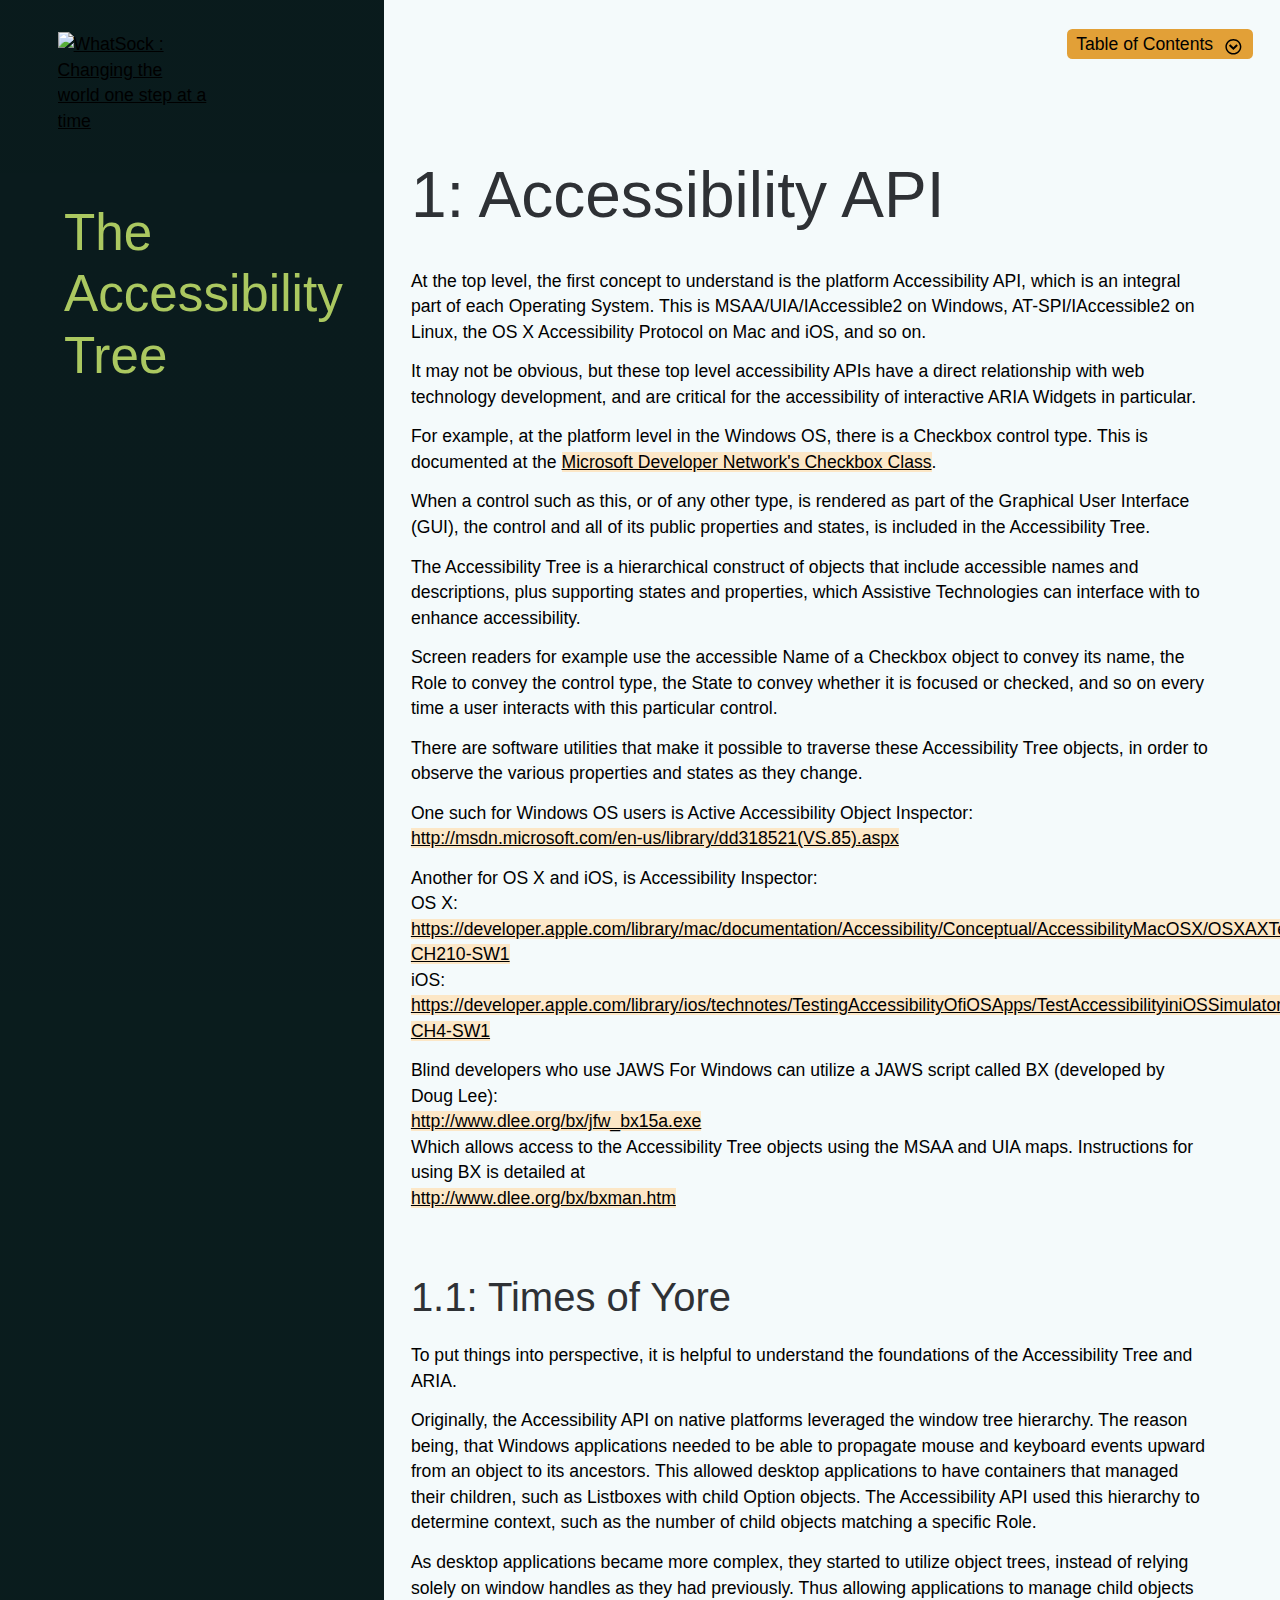
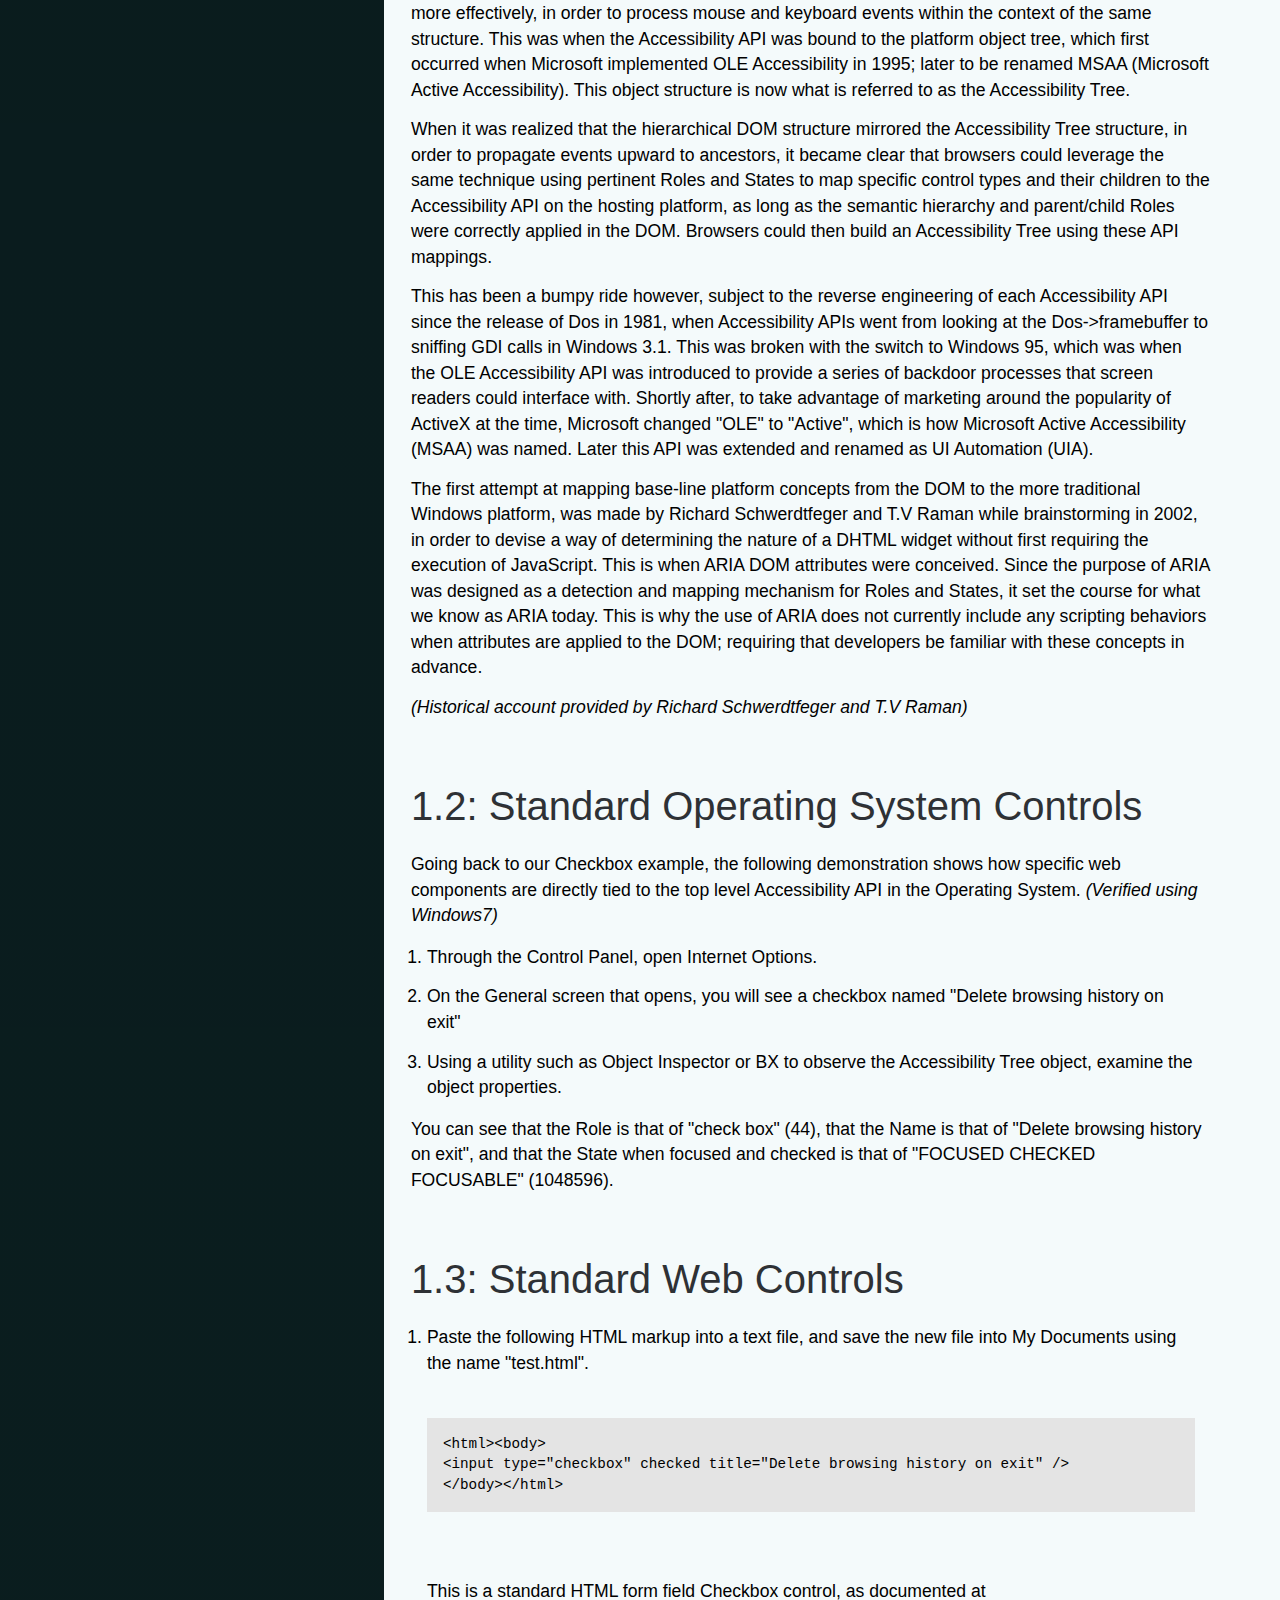
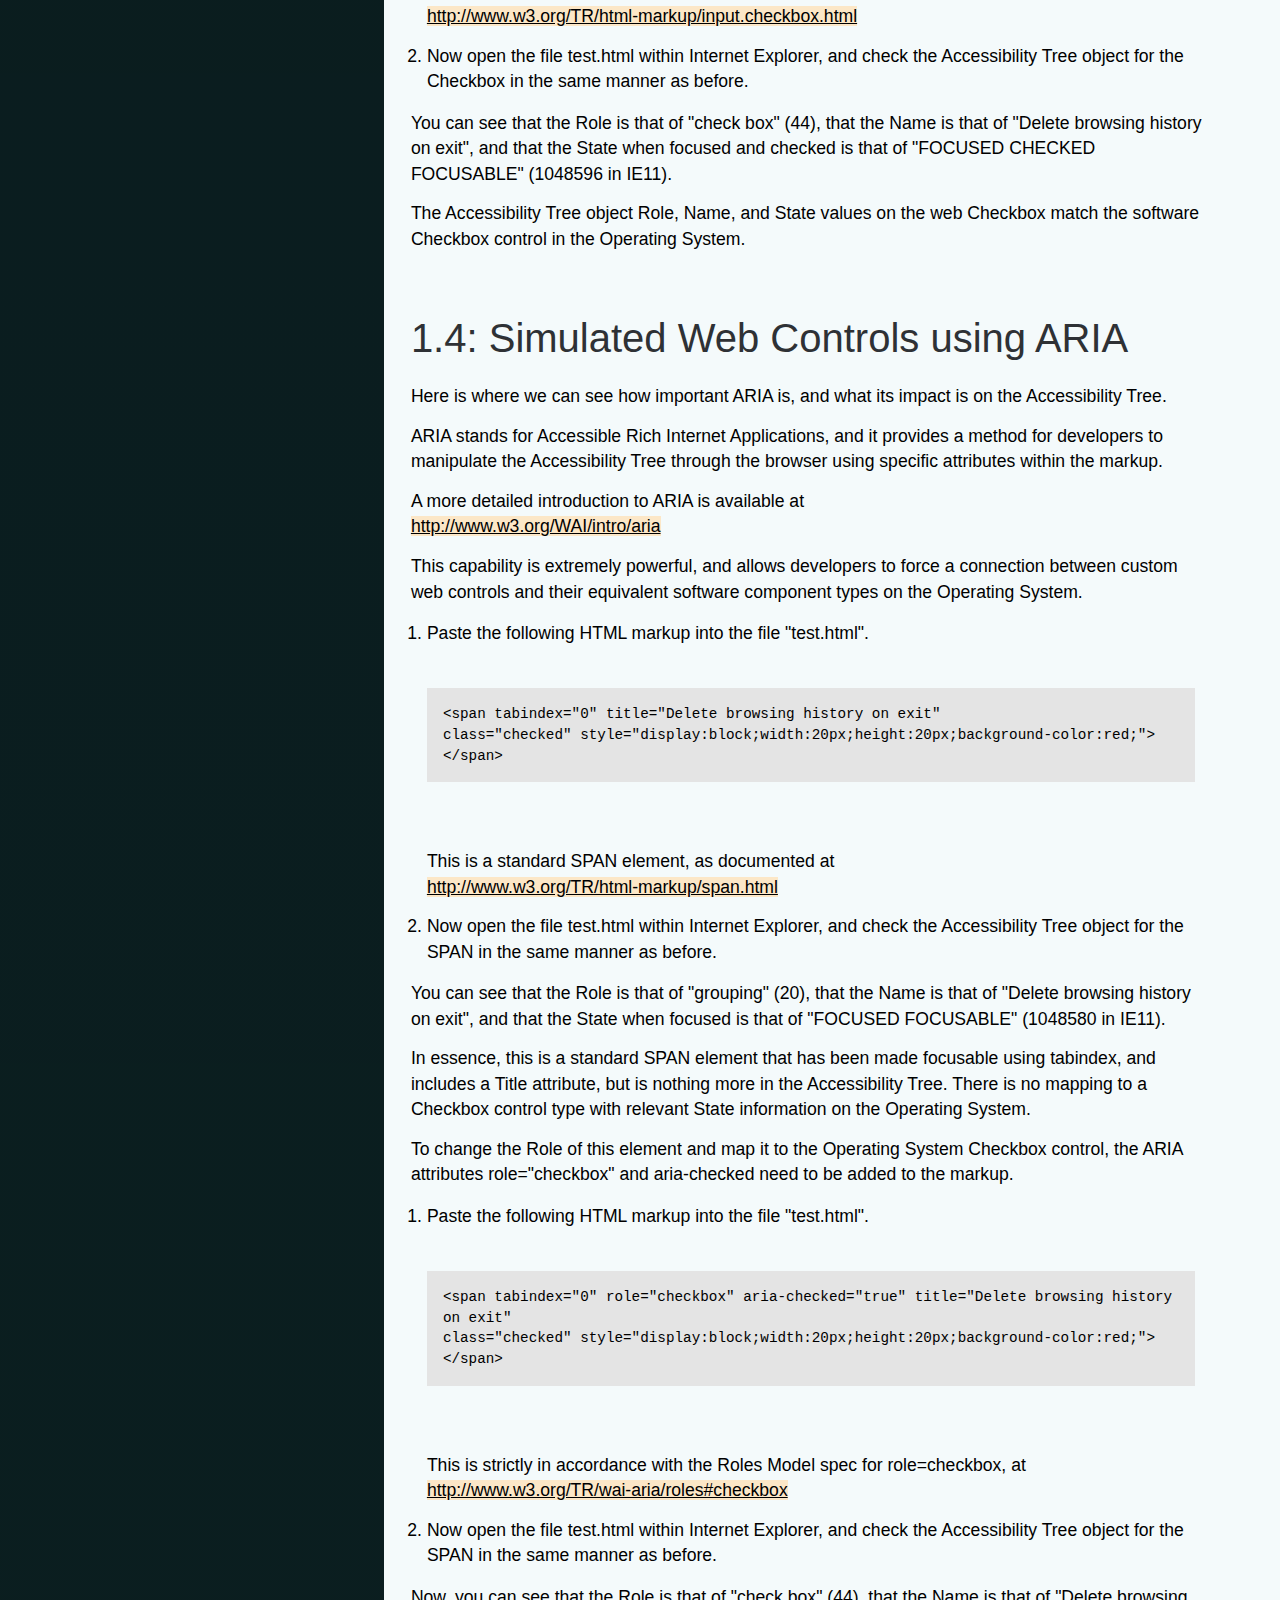
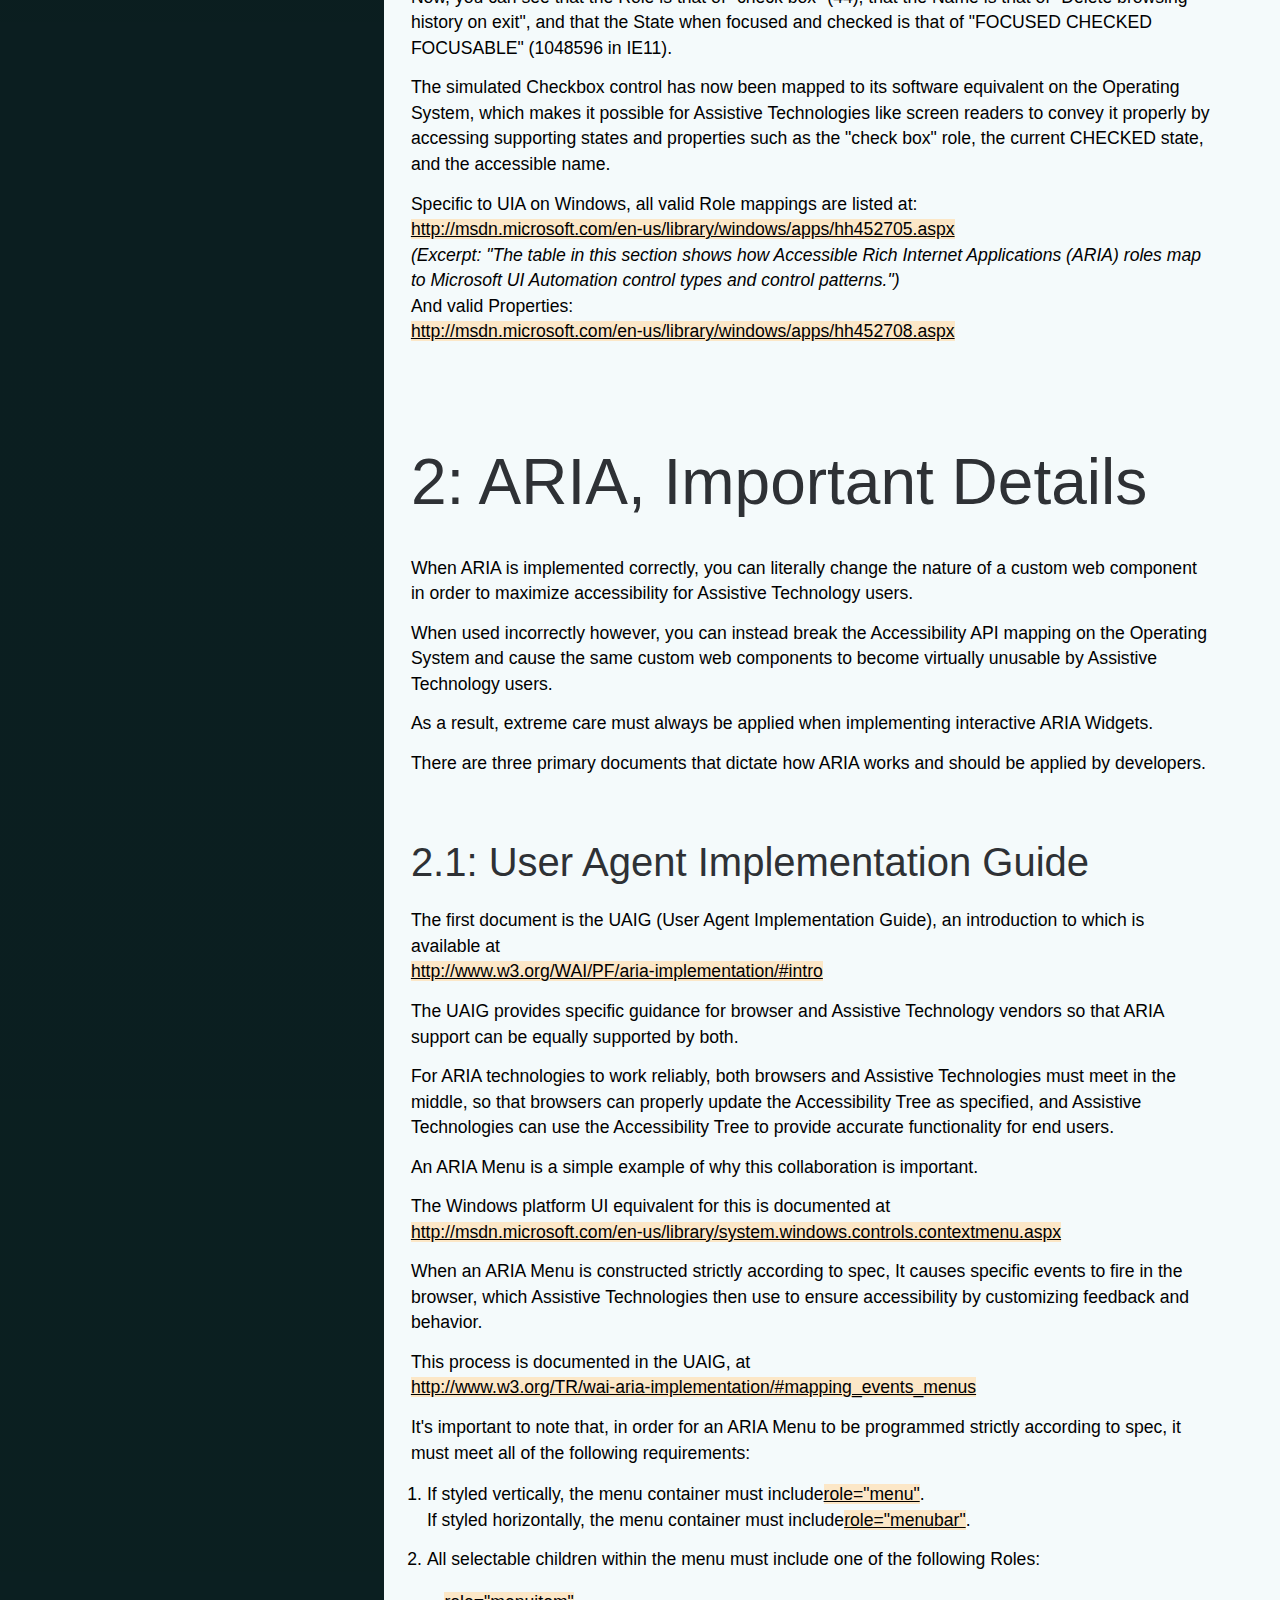
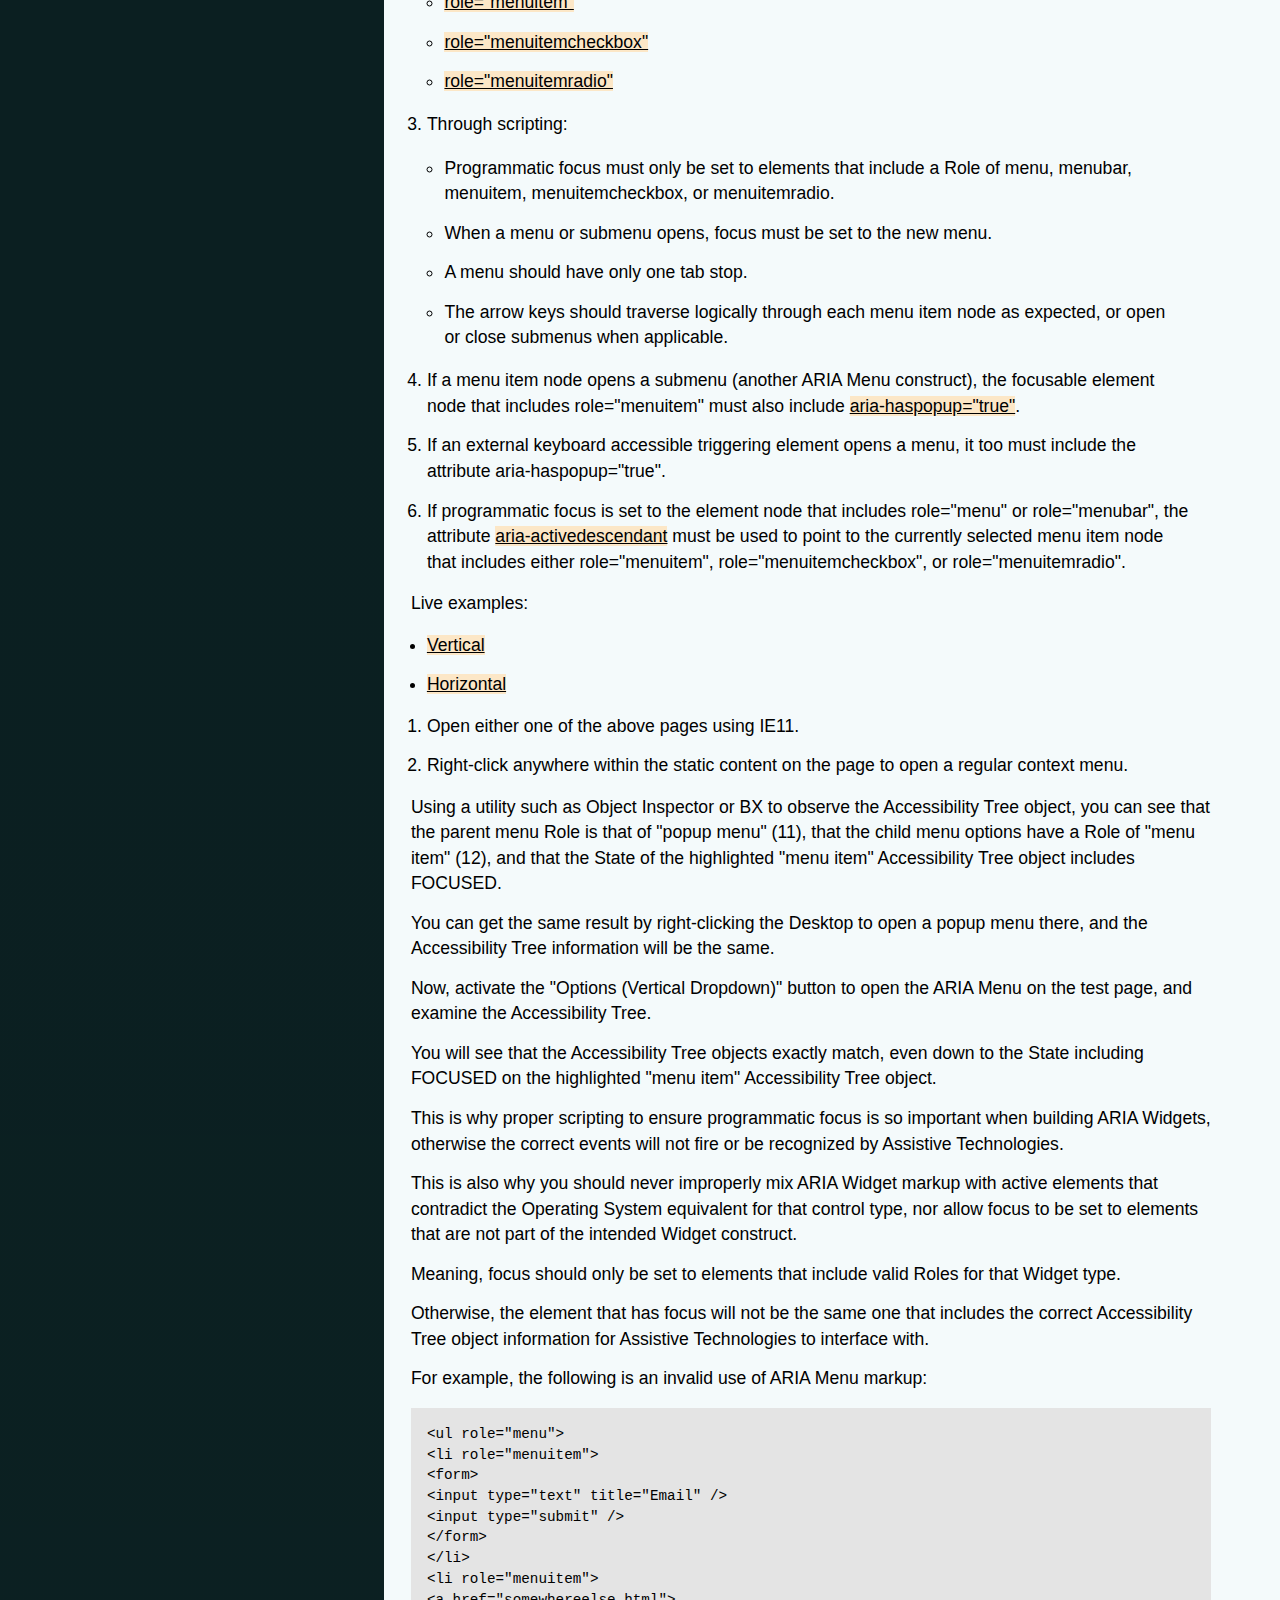
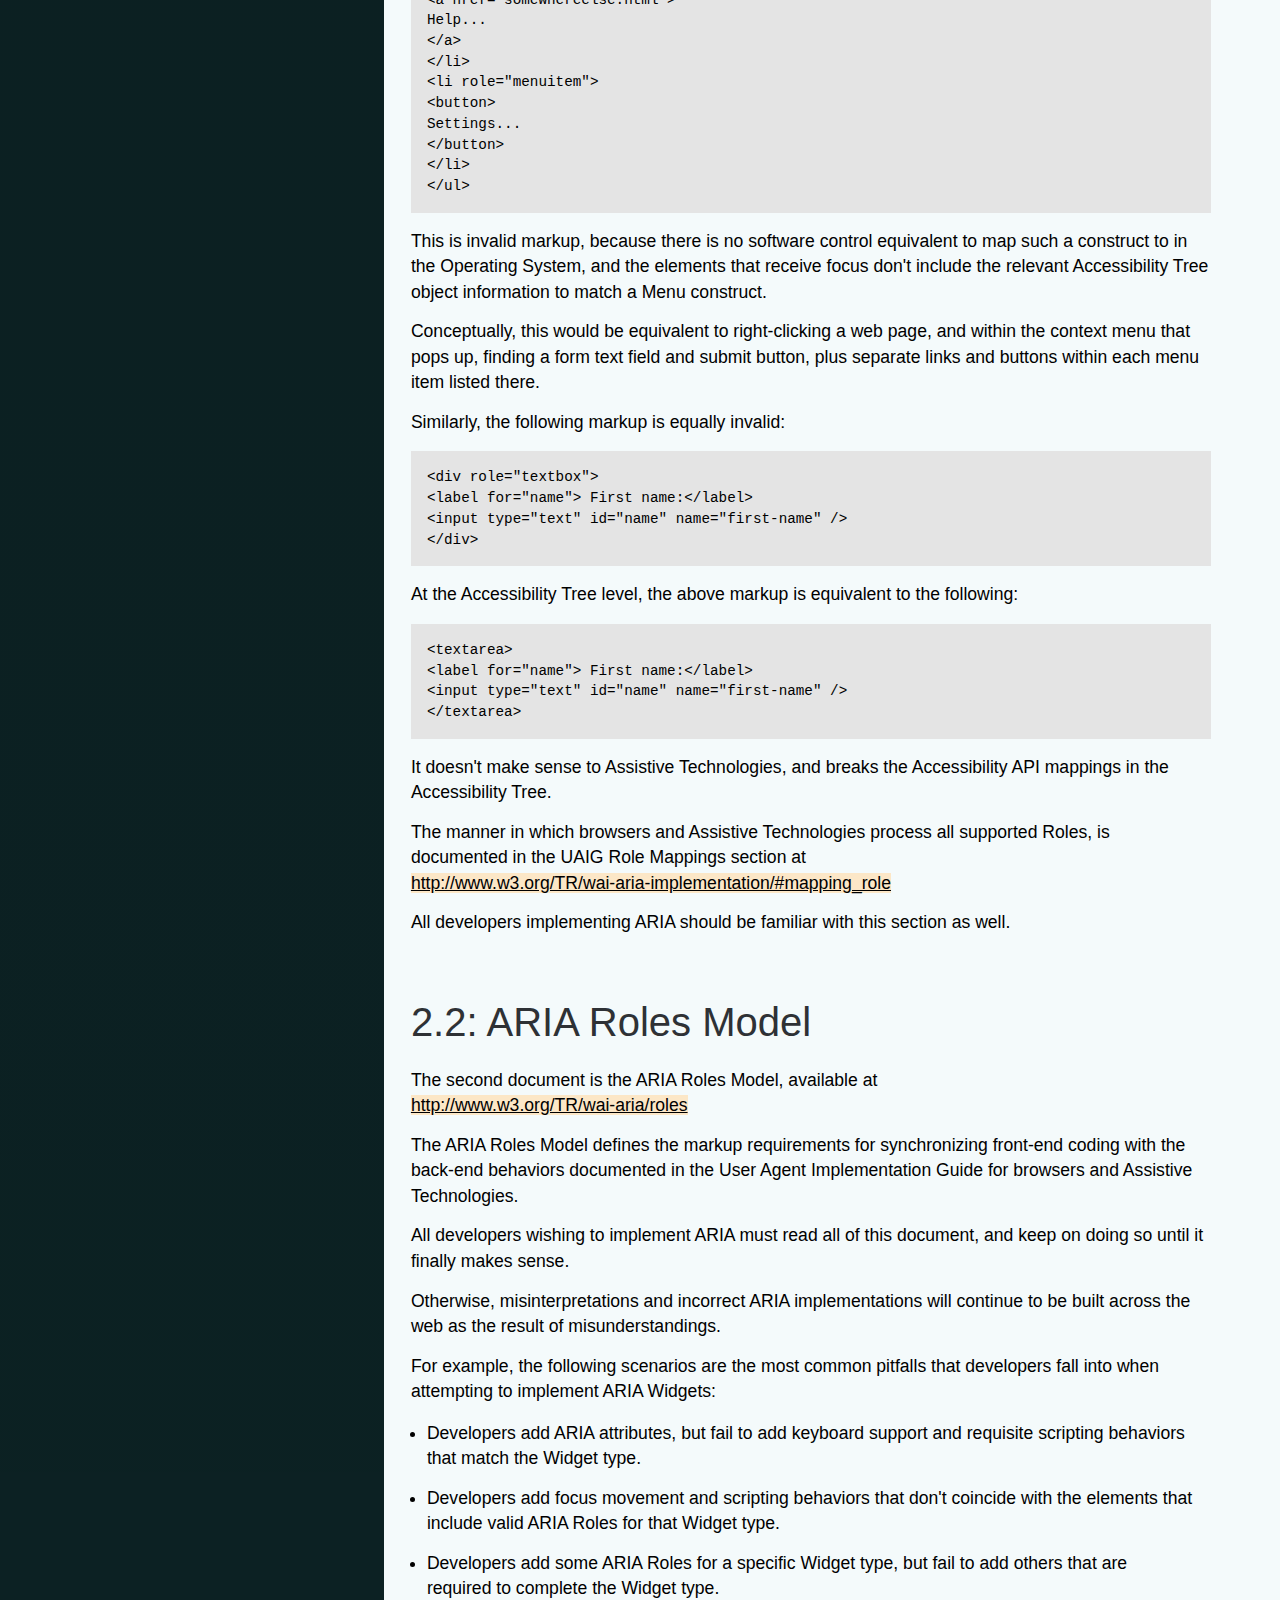
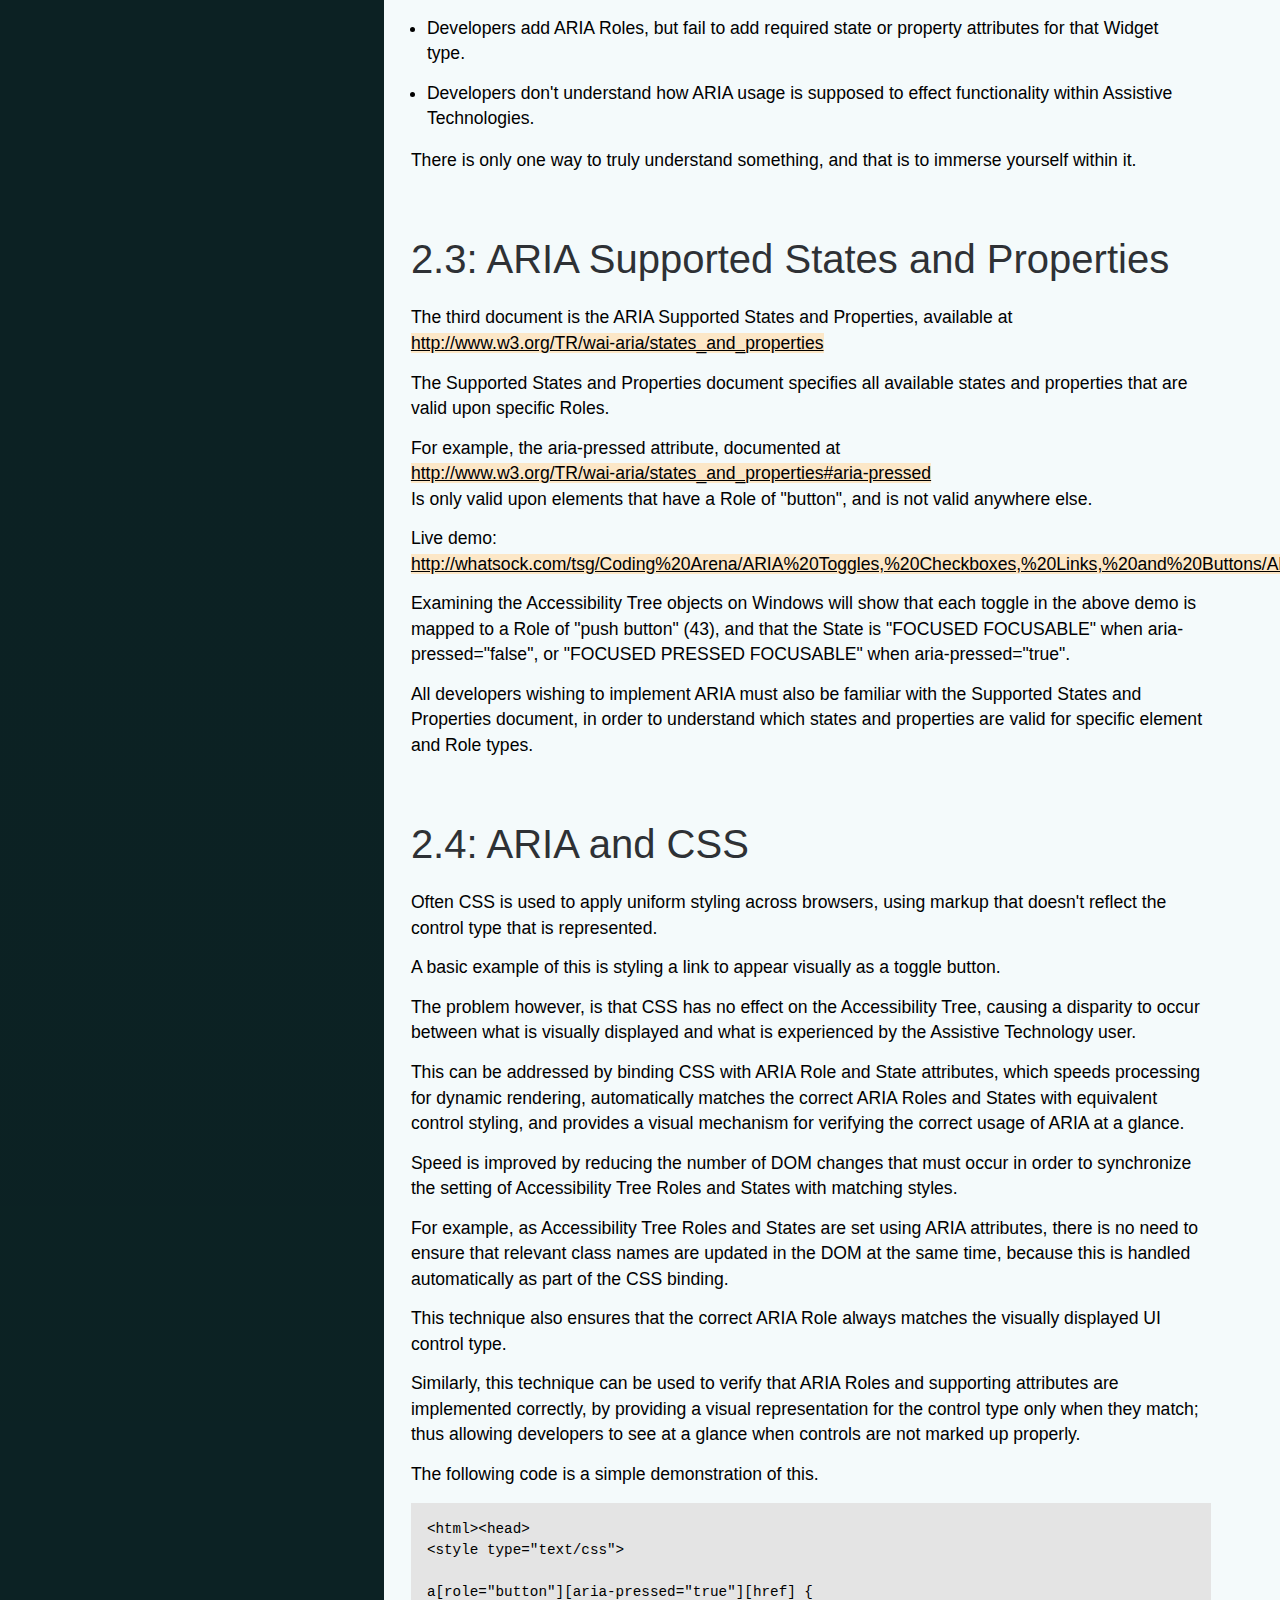
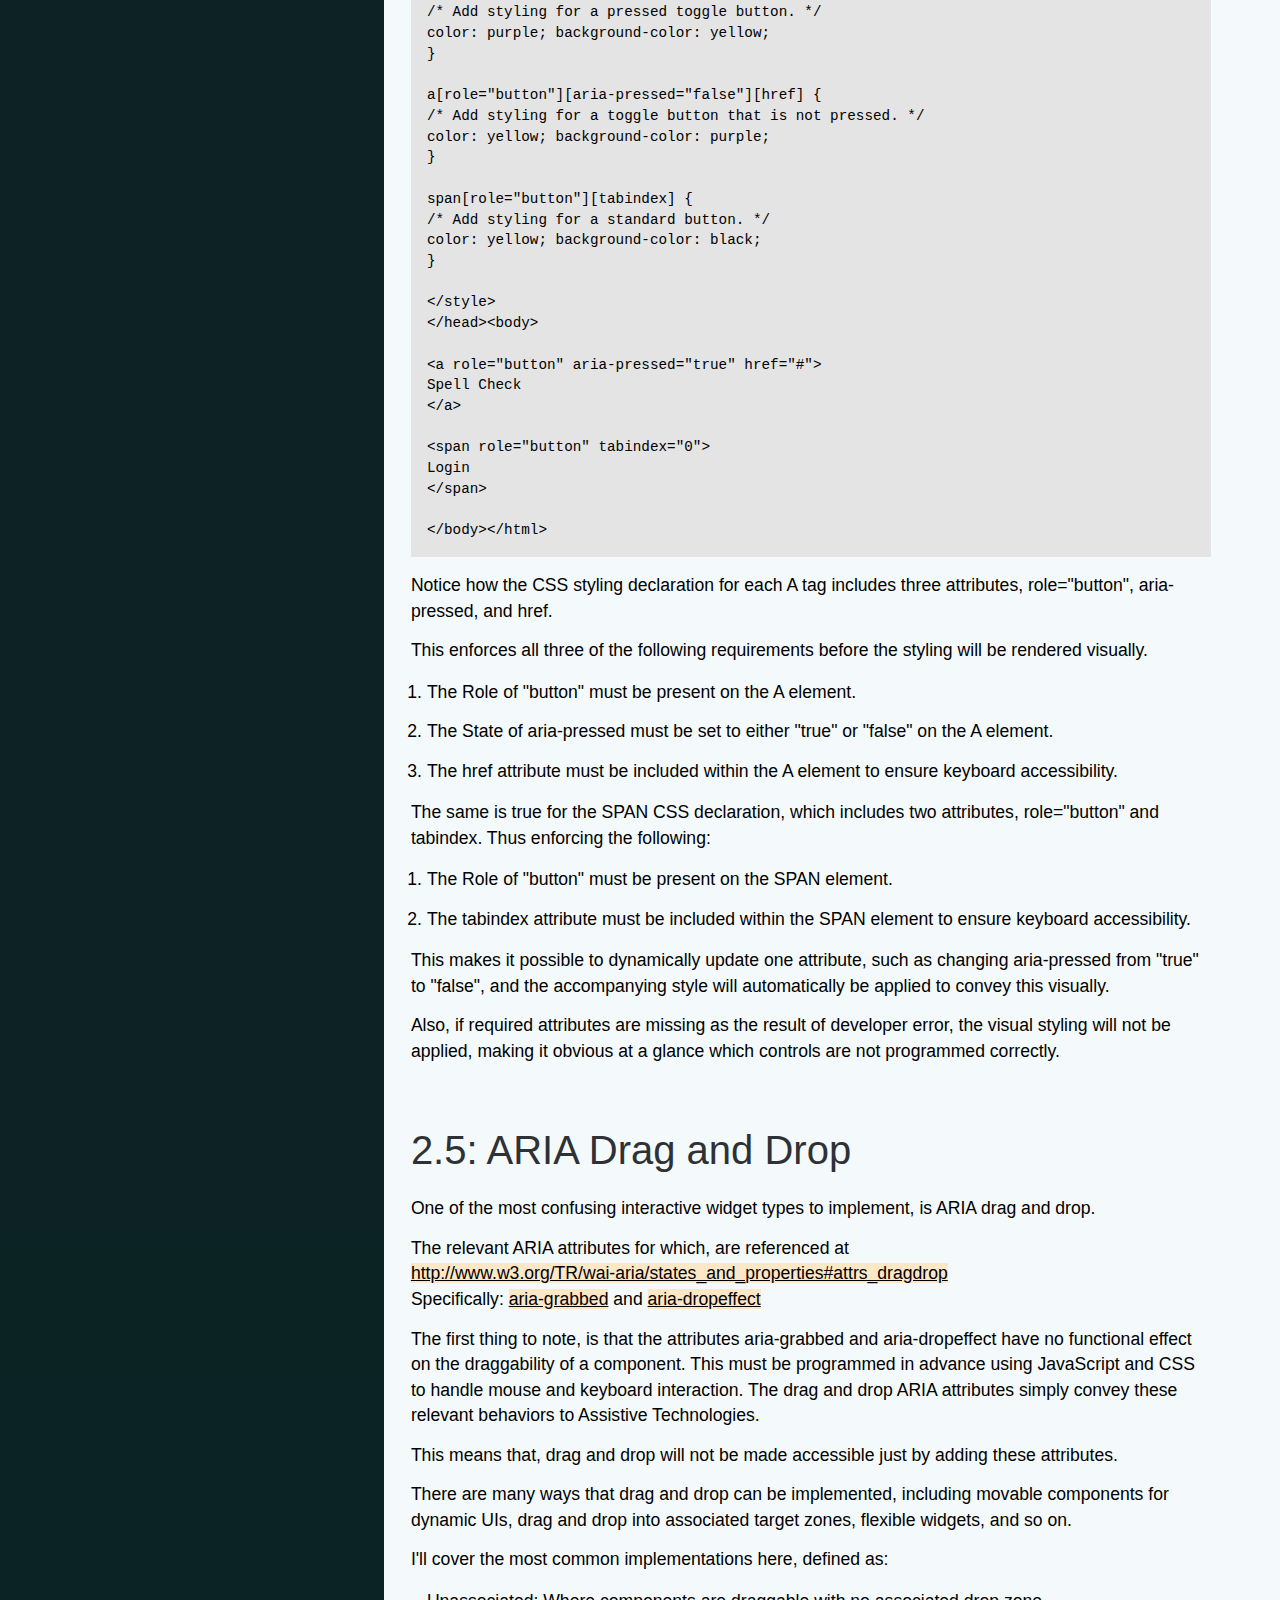
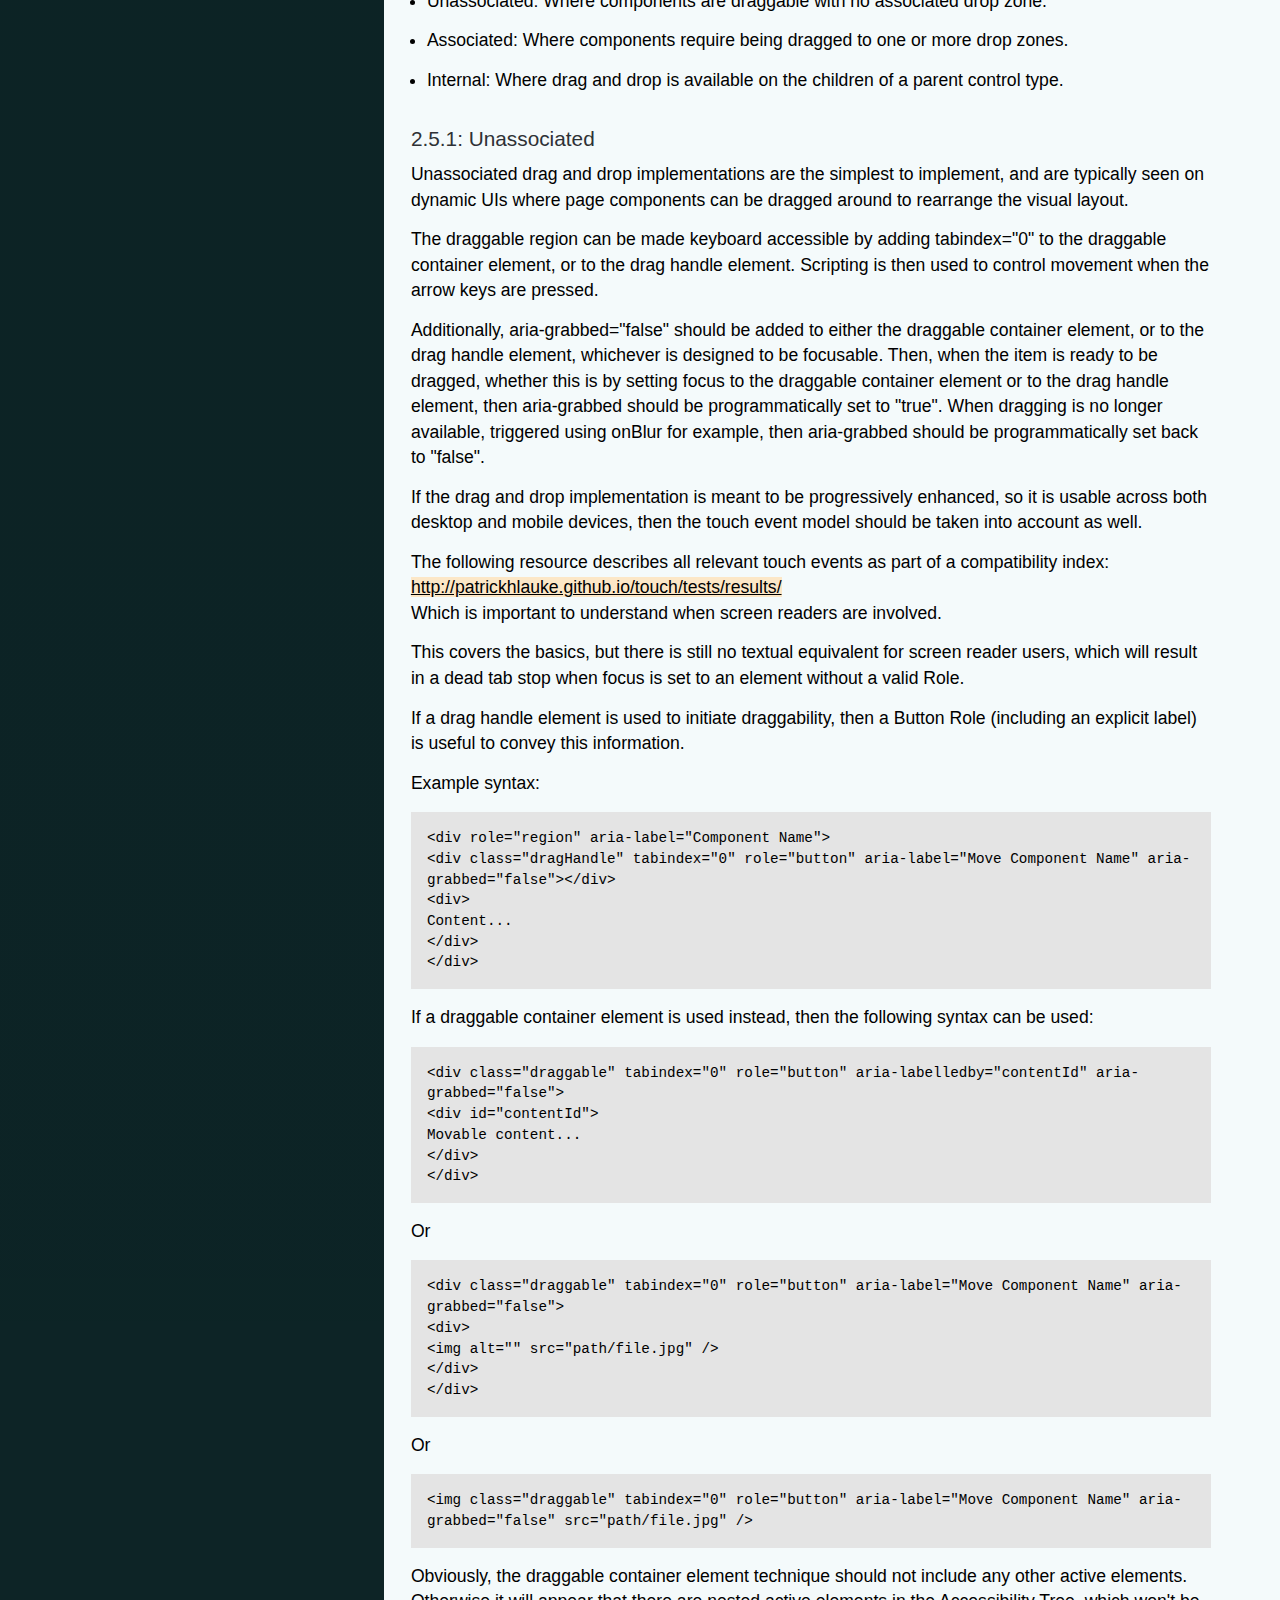
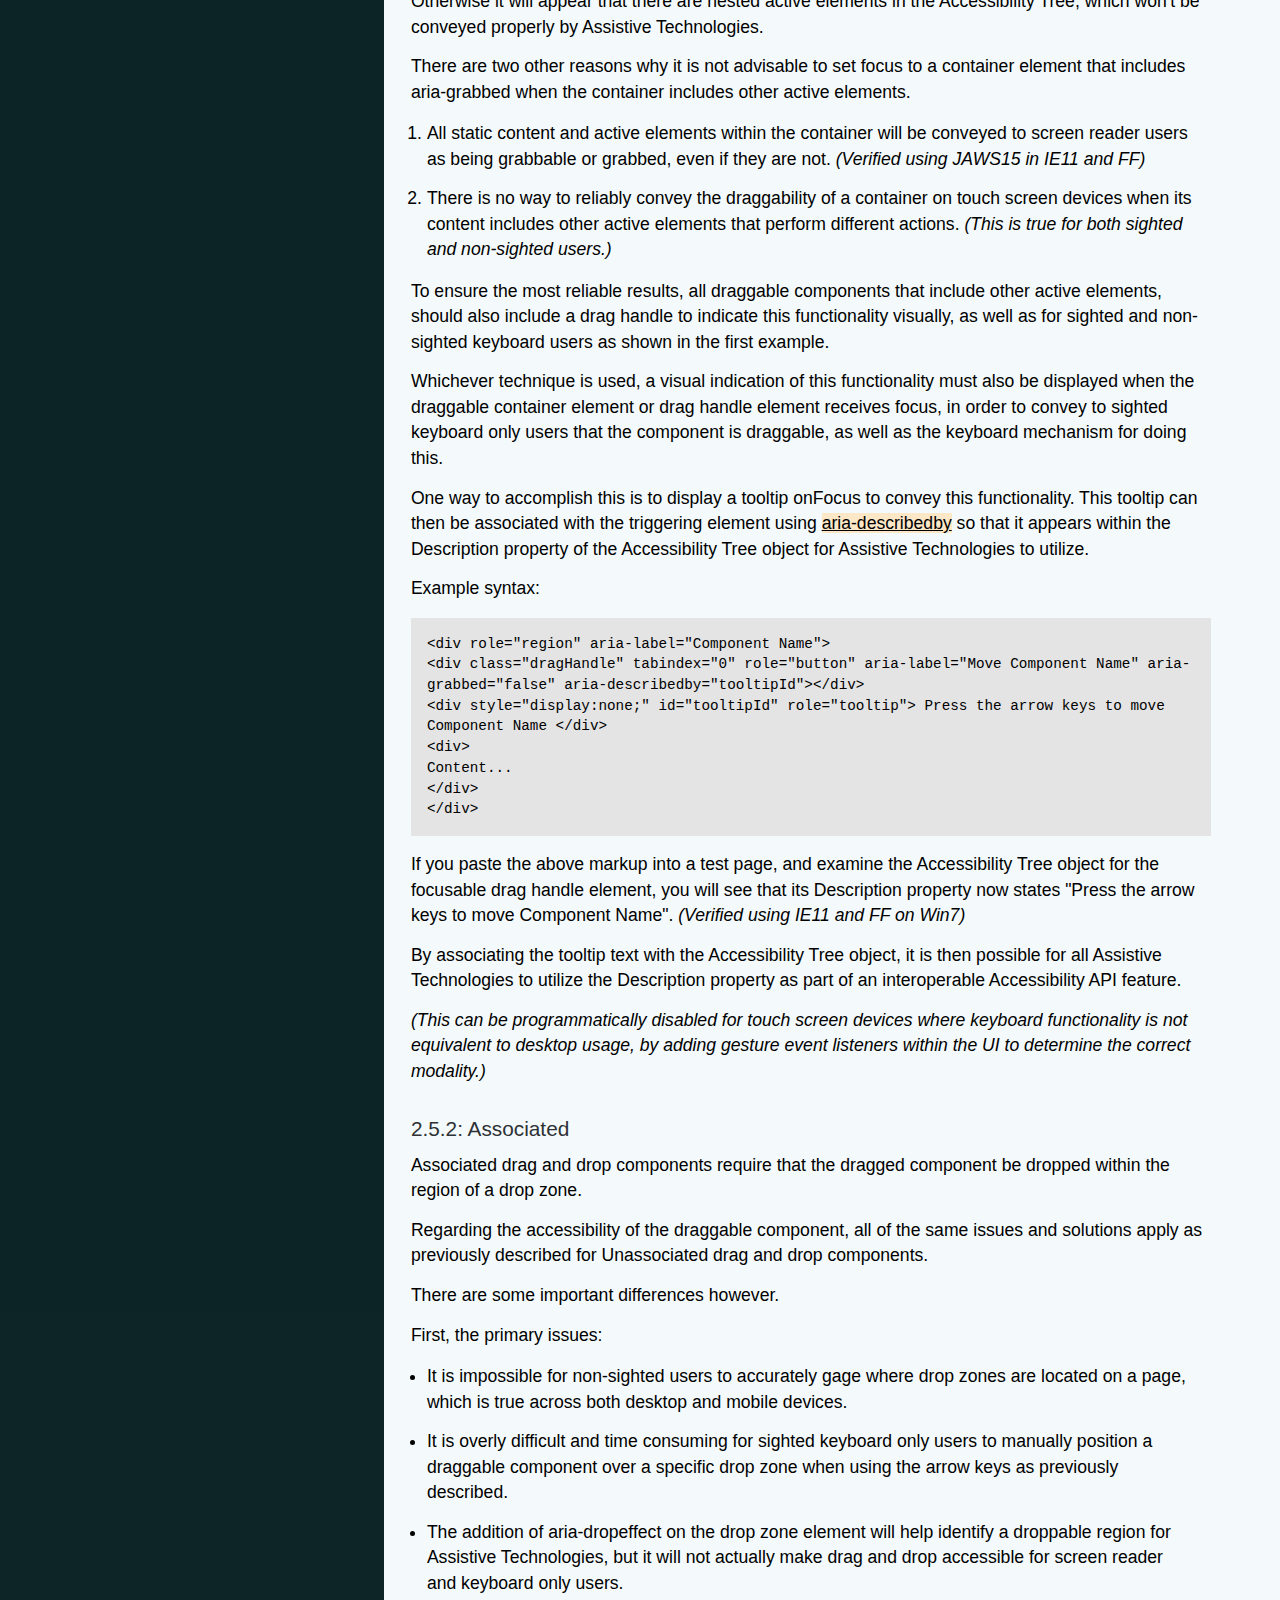
==== commit 799b3f42: "Merge pull request #3 from gericci/master" ====
--- a/The Accessibility Tree - A Training Guide for Advanced Web Development/index.htm
+++ b/The Accessibility Tree - A Training Guide for Advanced Web Development/index.htm
@@ -24,7 +24,7 @@
 	            </div>
 			
 	            <nav id="ph">
-	            	<h2>Main navigation</h2>
+	            	<h2 class="nopermalink">Main navigation</h2>
 	            </nav>
         	</header>
 			
@@ -59,9 +59,11 @@
 		                                <br/>
 		                                <a target="_blank" href="http://msdn.microsoft.com/en-us/library/dd318521(VS.85).aspx">http://msdn.microsoft.com/en-us/library/dd318521(VS.85).aspx</a>
 		                            </p>
-		                            <p> Another for OS X, is Accessibility Inspector:
-		                                <br/>
-		                                <a target="_blank" href="https://developer.apple.com/library/mac/documentation/Accessibility/Conceptual/AccessibilityMacOSX/OSXAXTesting/OSXAXTestingApps.html">https://developer.apple.com/library/mac/documentation/Accessibility/Conceptual/AccessibilityMacOSX/OSXAXTesting/OSXAXTestingApps.html</a>
+		                            <p> Another for OS X and iOS, is Accessibility Inspector:
+		                                <br/>
+		                                OS X: <a target="_blank" href="https://developer.apple.com/library/mac/documentation/Accessibility/Conceptual/AccessibilityMacOSX/OSXAXTestingApps.html#//apple_ref/doc/uid/TP40001078-CH210-SW1">https://developer.apple.com/library/mac/documentation/Accessibility/Conceptual/AccessibilityMacOSX/OSXAXTestingApps.html#//apple_ref/doc/uid/TP40001078-CH210-SW1</a>
+		                                <br/>
+		                                iOS: <a target="_blank" href="https://developer.apple.com/library/ios/technotes/TestingAccessibilityOfiOSApps/TestAccessibilityiniOSSimulatorwithAccessibilityInspector/TestAccessibilityiniOSSimulatorwithAccessibilityInspector.html#//apple_ref/doc/uid/TP40012619-CH4-SW1">https://developer.apple.com/library/ios/technotes/TestingAccessibilityOfiOSApps/TestAccessibilityiniOSSimulatorwithAccessibilityInspector/TestAccessibilityiniOSSimulatorwithAccessibilityInspector.html#//apple_ref/doc/uid/TP40012619-CH4-SW1</a>
 		                            </p>
 		                            <p> Blind developers who use JAWS For Windows can utilize a JAWS script called BX (developed by Doug Lee):
 		                                <br/>
@@ -1537,10 +1539,10 @@
 				</main>
 				
                 <aside>
-                	<h2>Transversal Content</h2>
+                	<h2 class="nopermalink">Transversal Content</h2>
                     <section class="info">
                         <div id="hd37" class="hd" tabindex="-1">
-                            <h3>Sharing and Contact Info</h3>
+                            <h3 class="nopermalink">Sharing and Contact Info</h3>
                         </div>
                         <div class="intro tal">
                             <p>Please feel free to print or redistribute this training guide in any way that you wish.</p>
@@ -1549,7 +1551,7 @@
                         </div>
                     </section>
                     <section class="intro">
-                        <h3>Related resources</h3>
+                        <h3 class="nopermalink">Related resources</h3>
                         <ul>
                             <li><a href="http://whatsock.com/training/matrices">The ARIA Role Conformance Matrices</a></li>
                             <li><a href="http://whatsock.com/training/matrices/visual-aria.htm">The Visual ARIA Bookmarklet</a></li>
@@ -1566,12 +1568,7 @@
 	            <p class="topLink">
 	                <a href="#"><img src="img/up.png" title="Back to Top" alt="Back to Top" /></a>
 	            </p>
-	            <p class="copyright">
-	               &copy;<script type="text/javascript">
-	                        document.write(new Date().getFullYear());
-	                    </script> WhatSock, LLC;
-	                    All rights reserved.
-	            </p>
+				<p class="copyright">&copy;<script type="text/javascript">document.write(new Date().getFullYear());</script> WhatSock, LLC. All rights reserved.</p>
 			</footer>
         </div>
     </body>
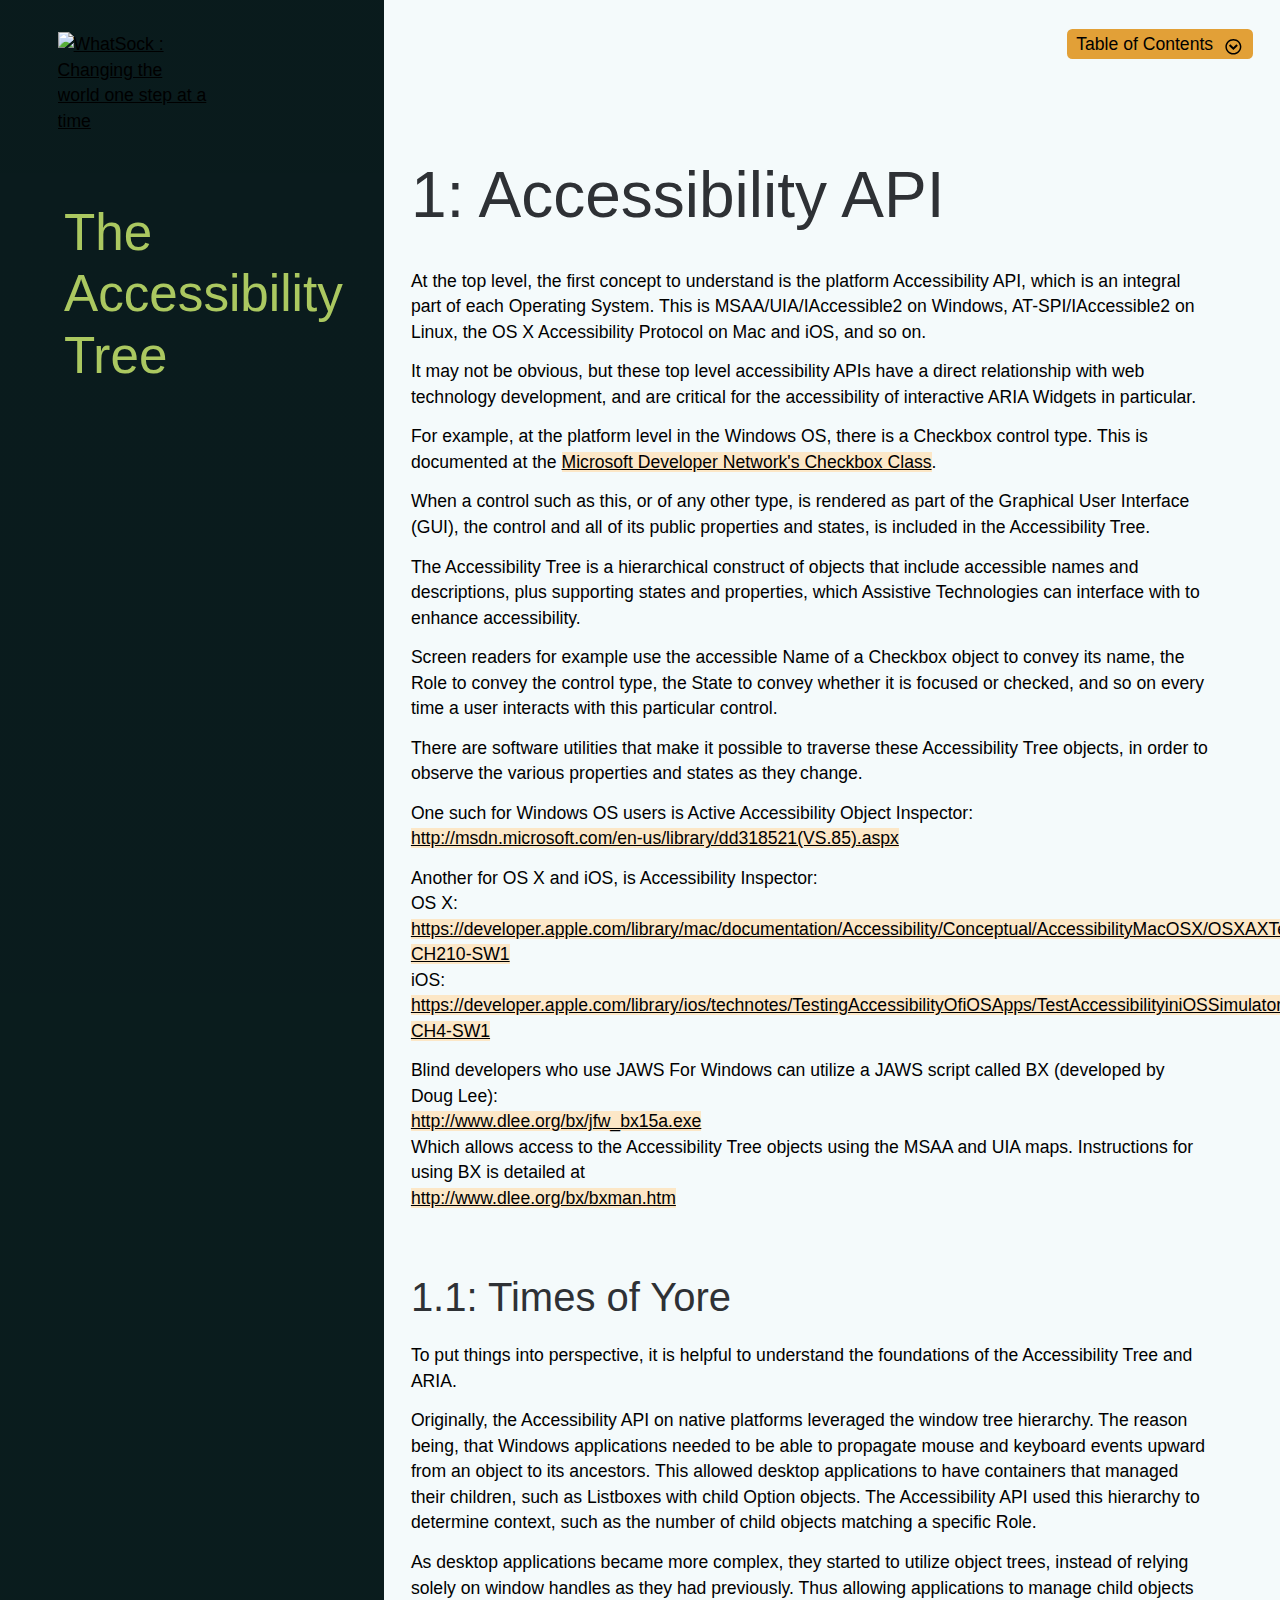
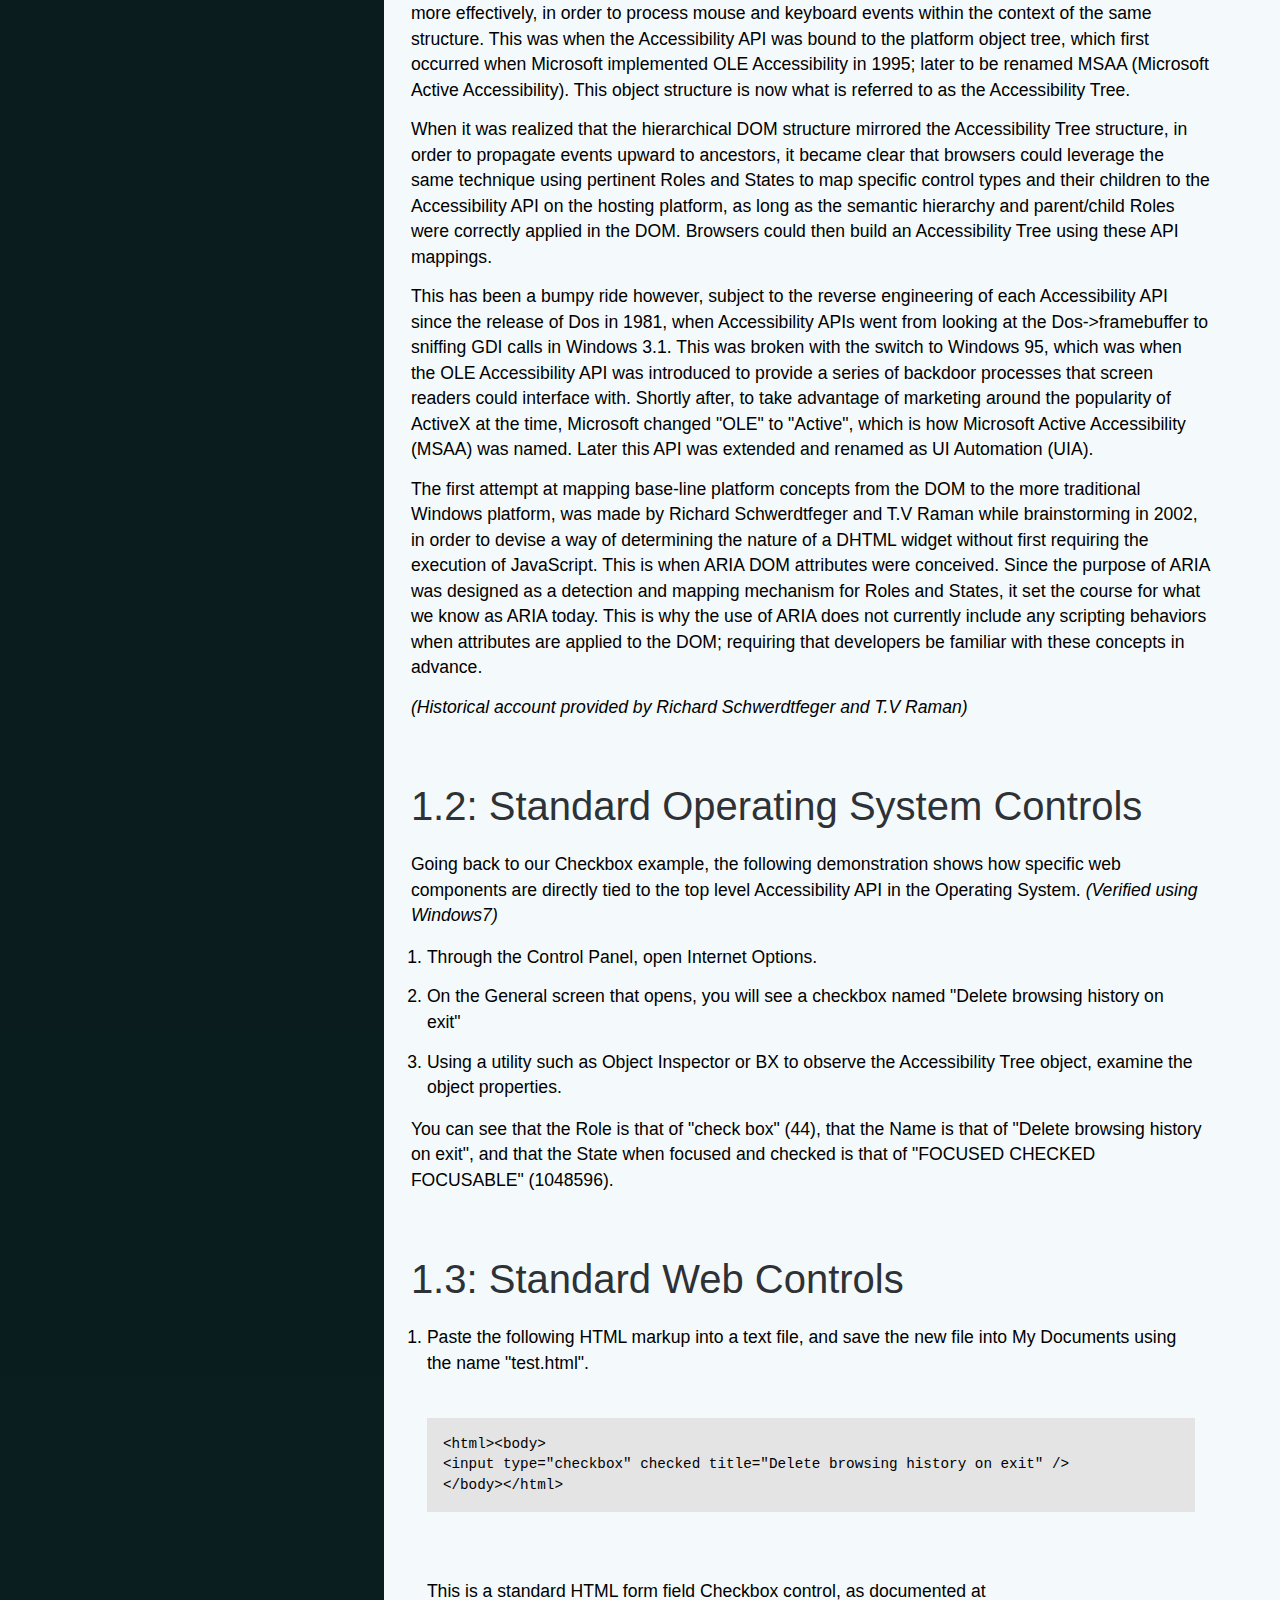
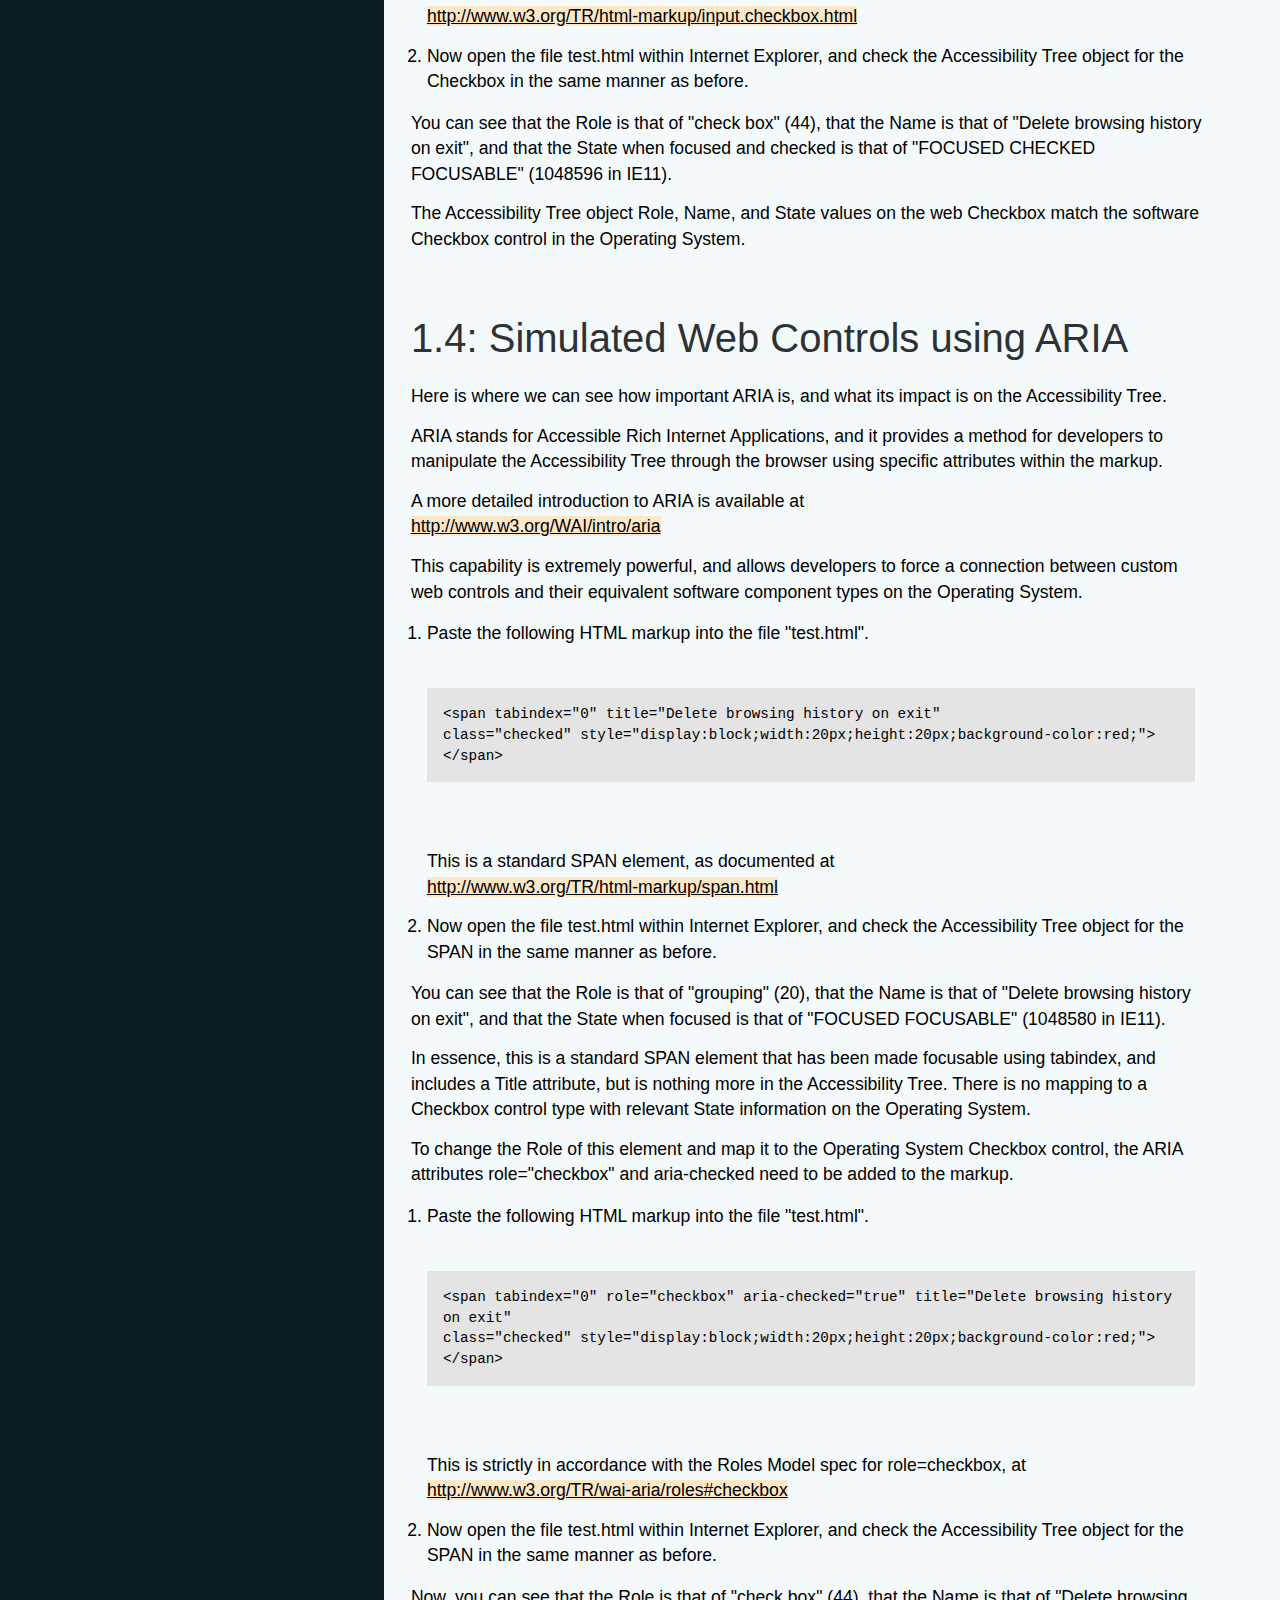
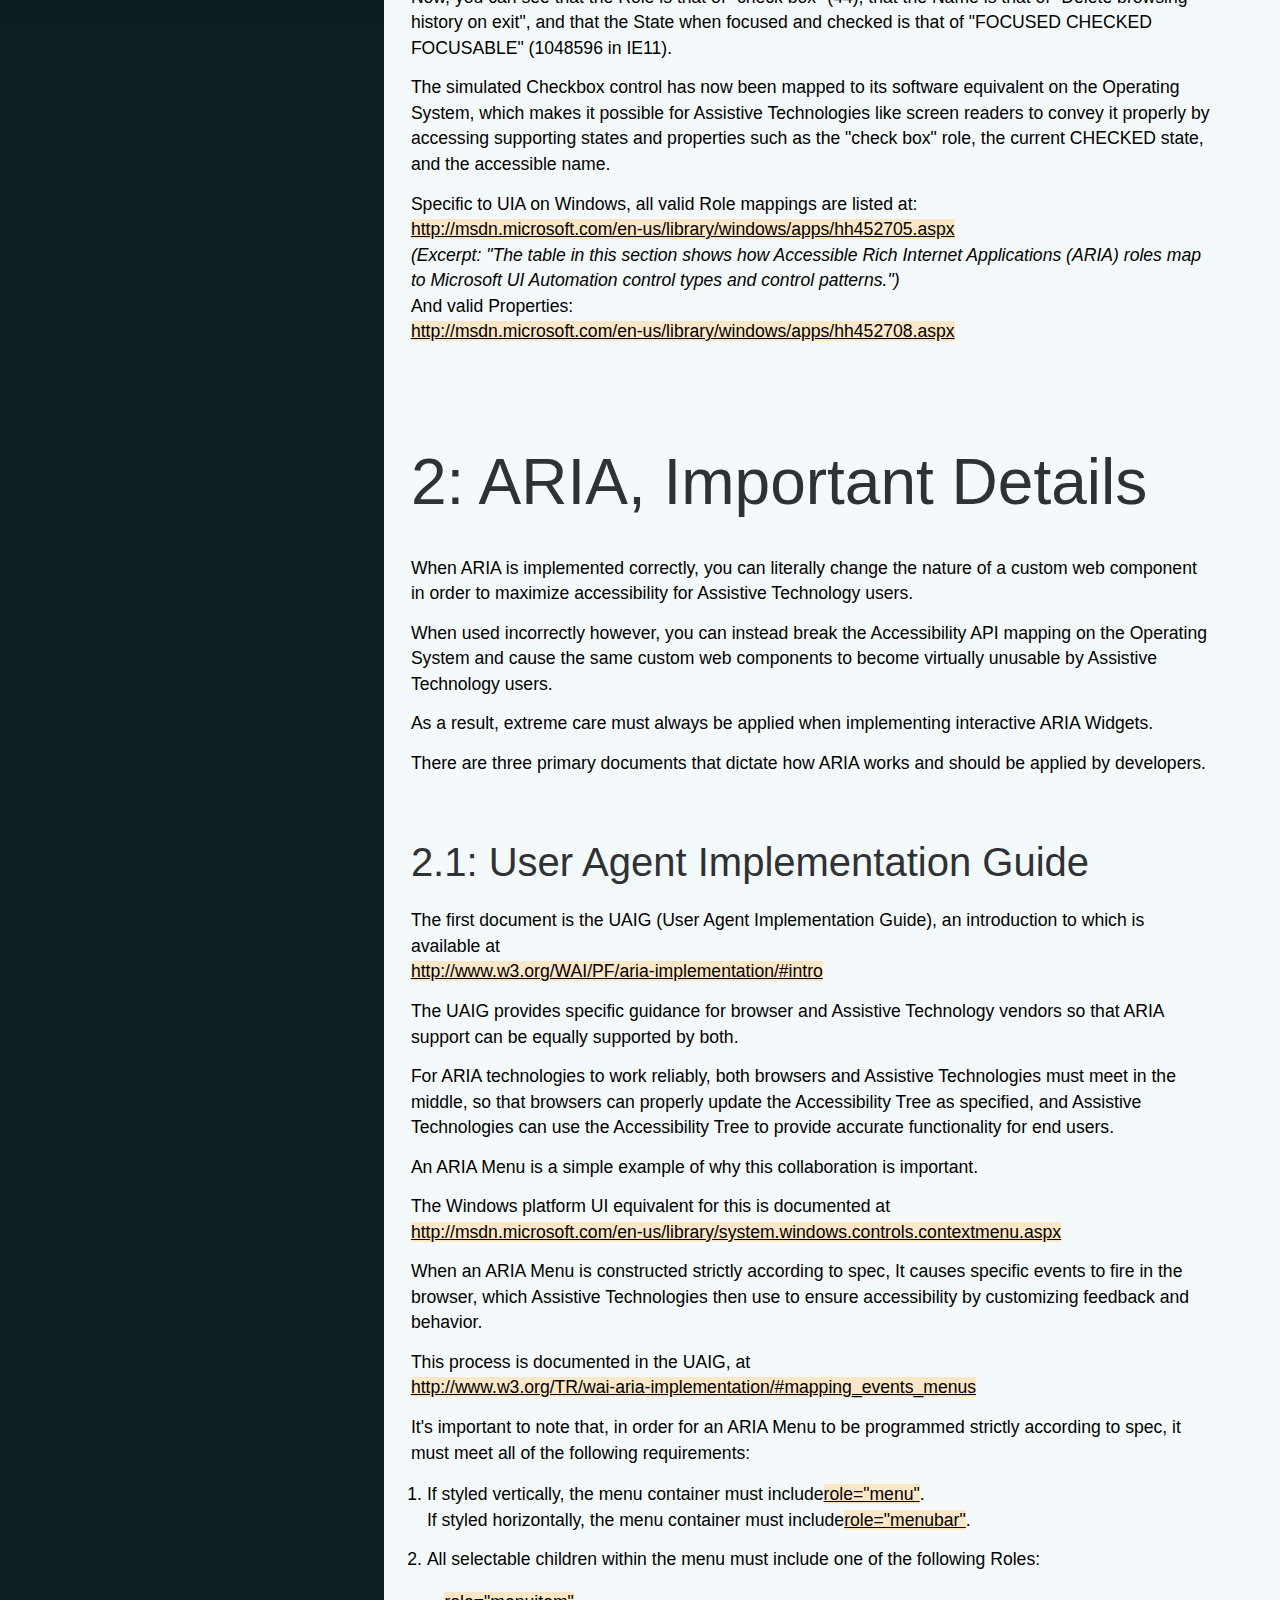
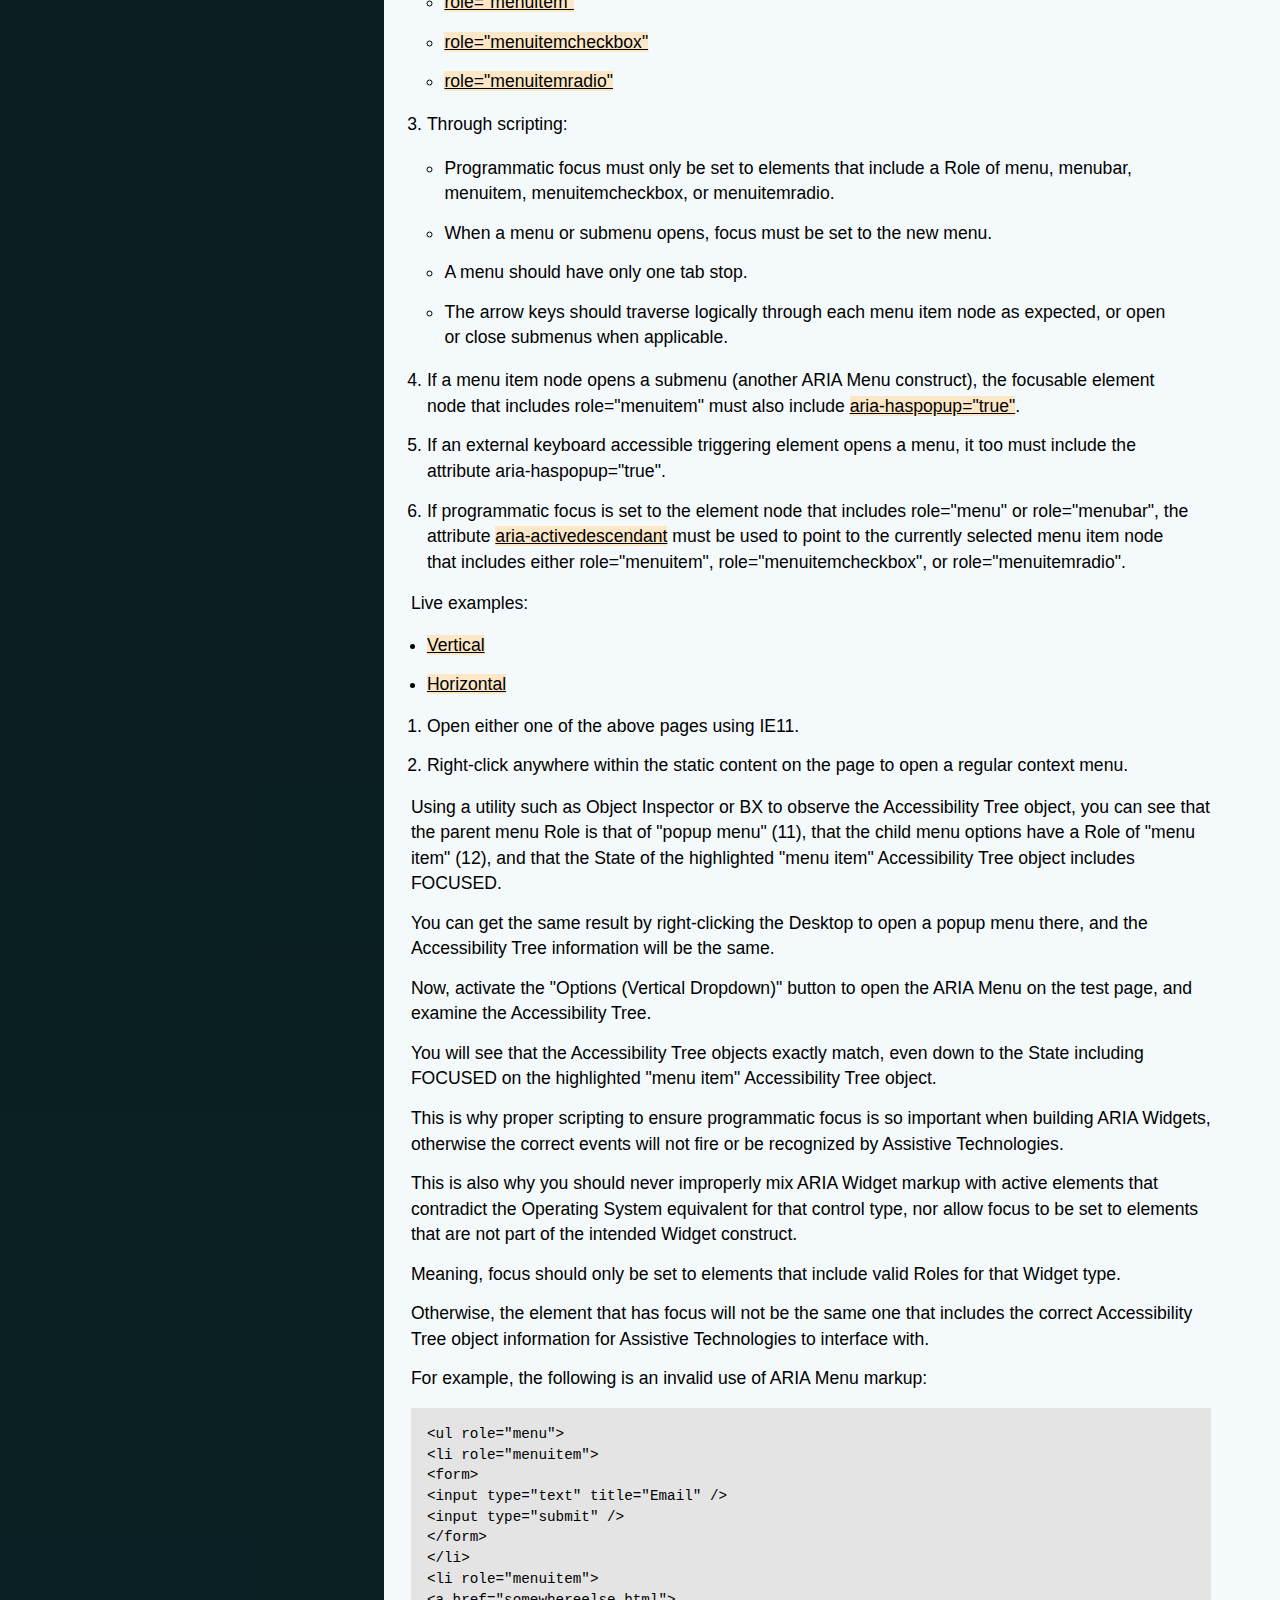
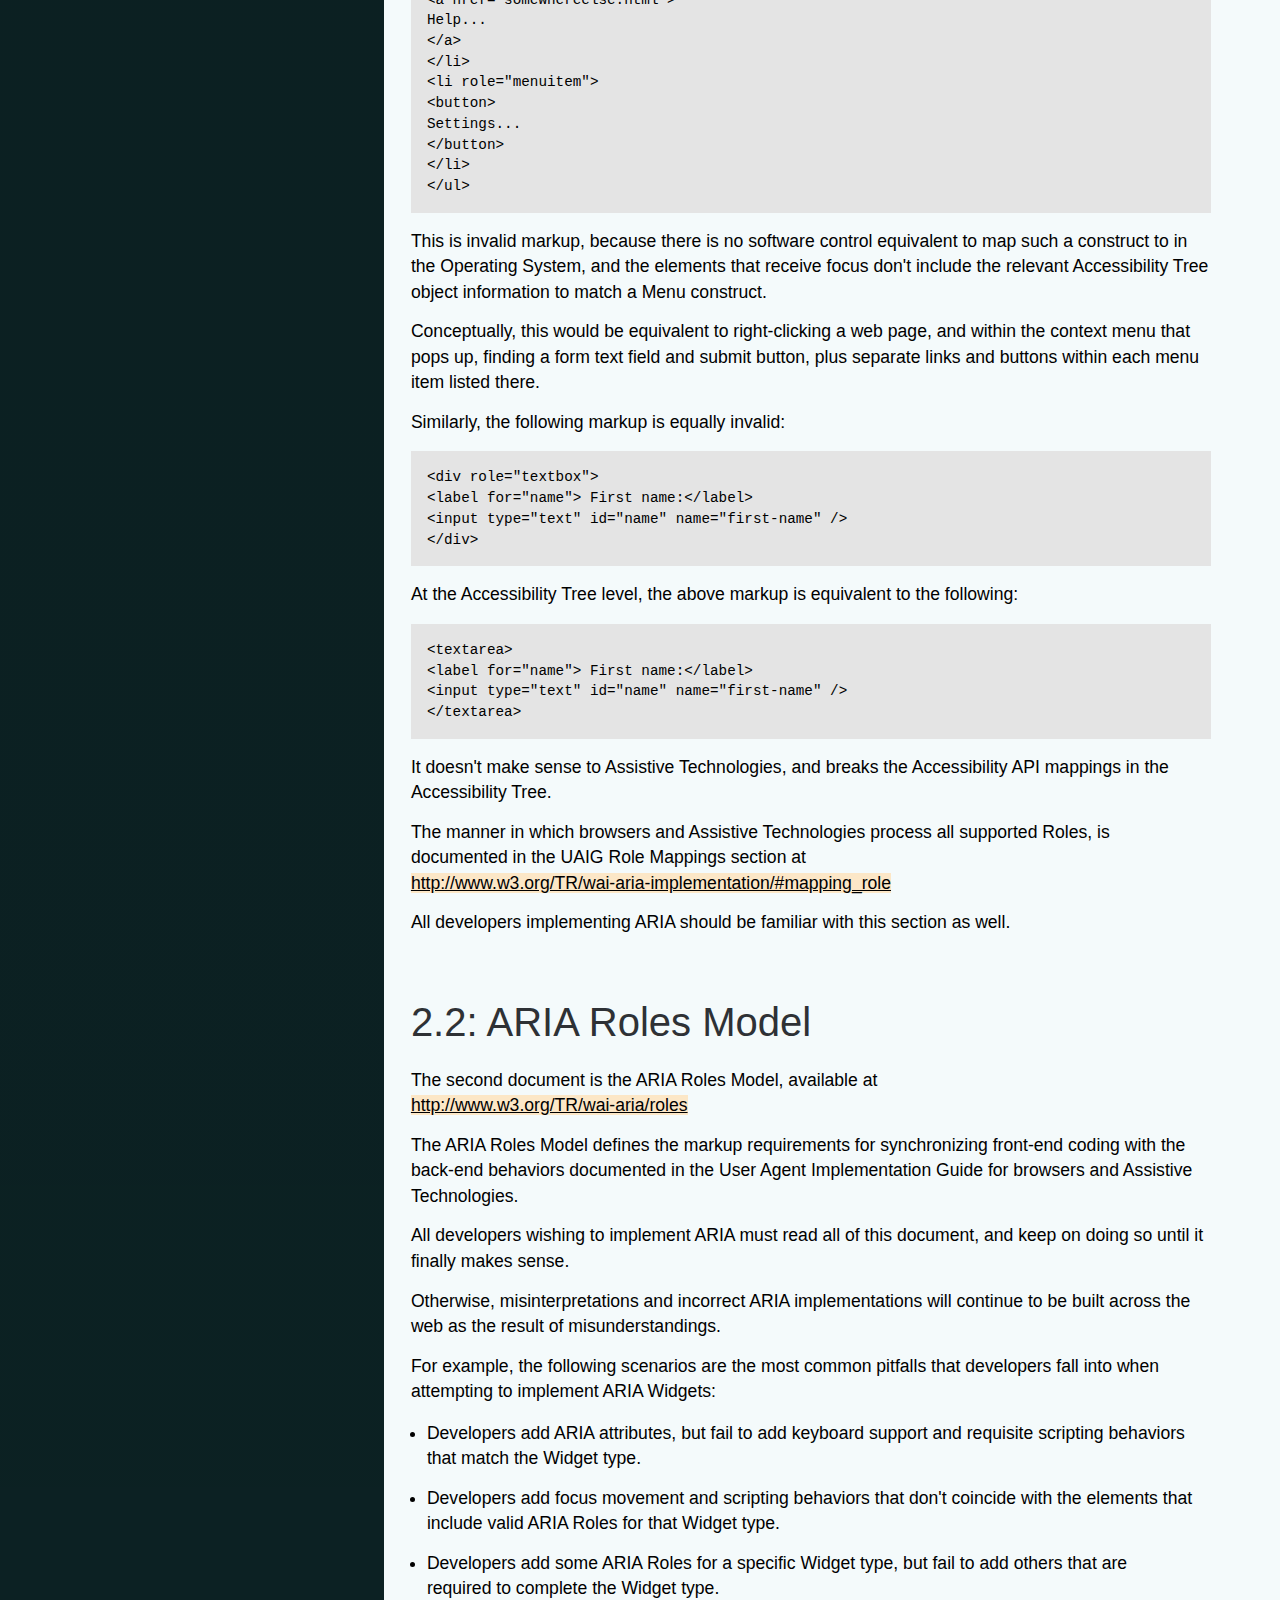
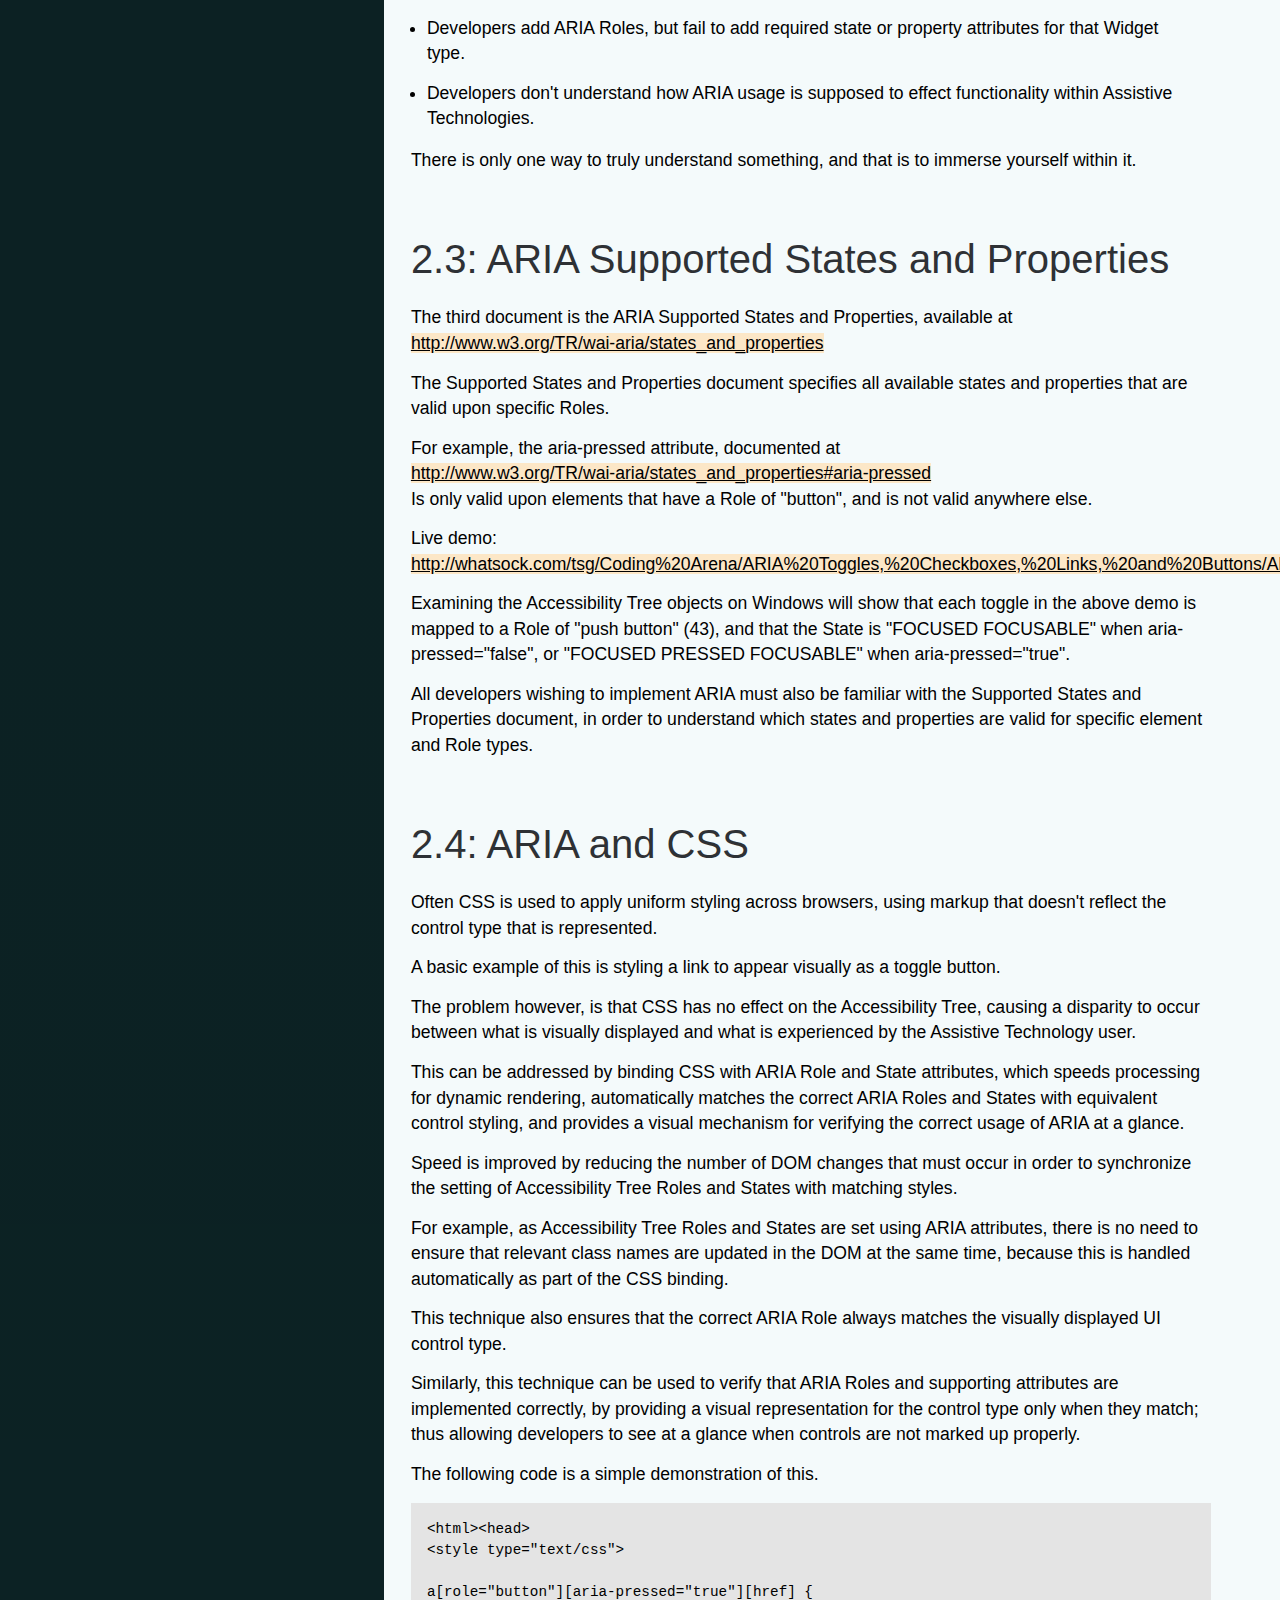
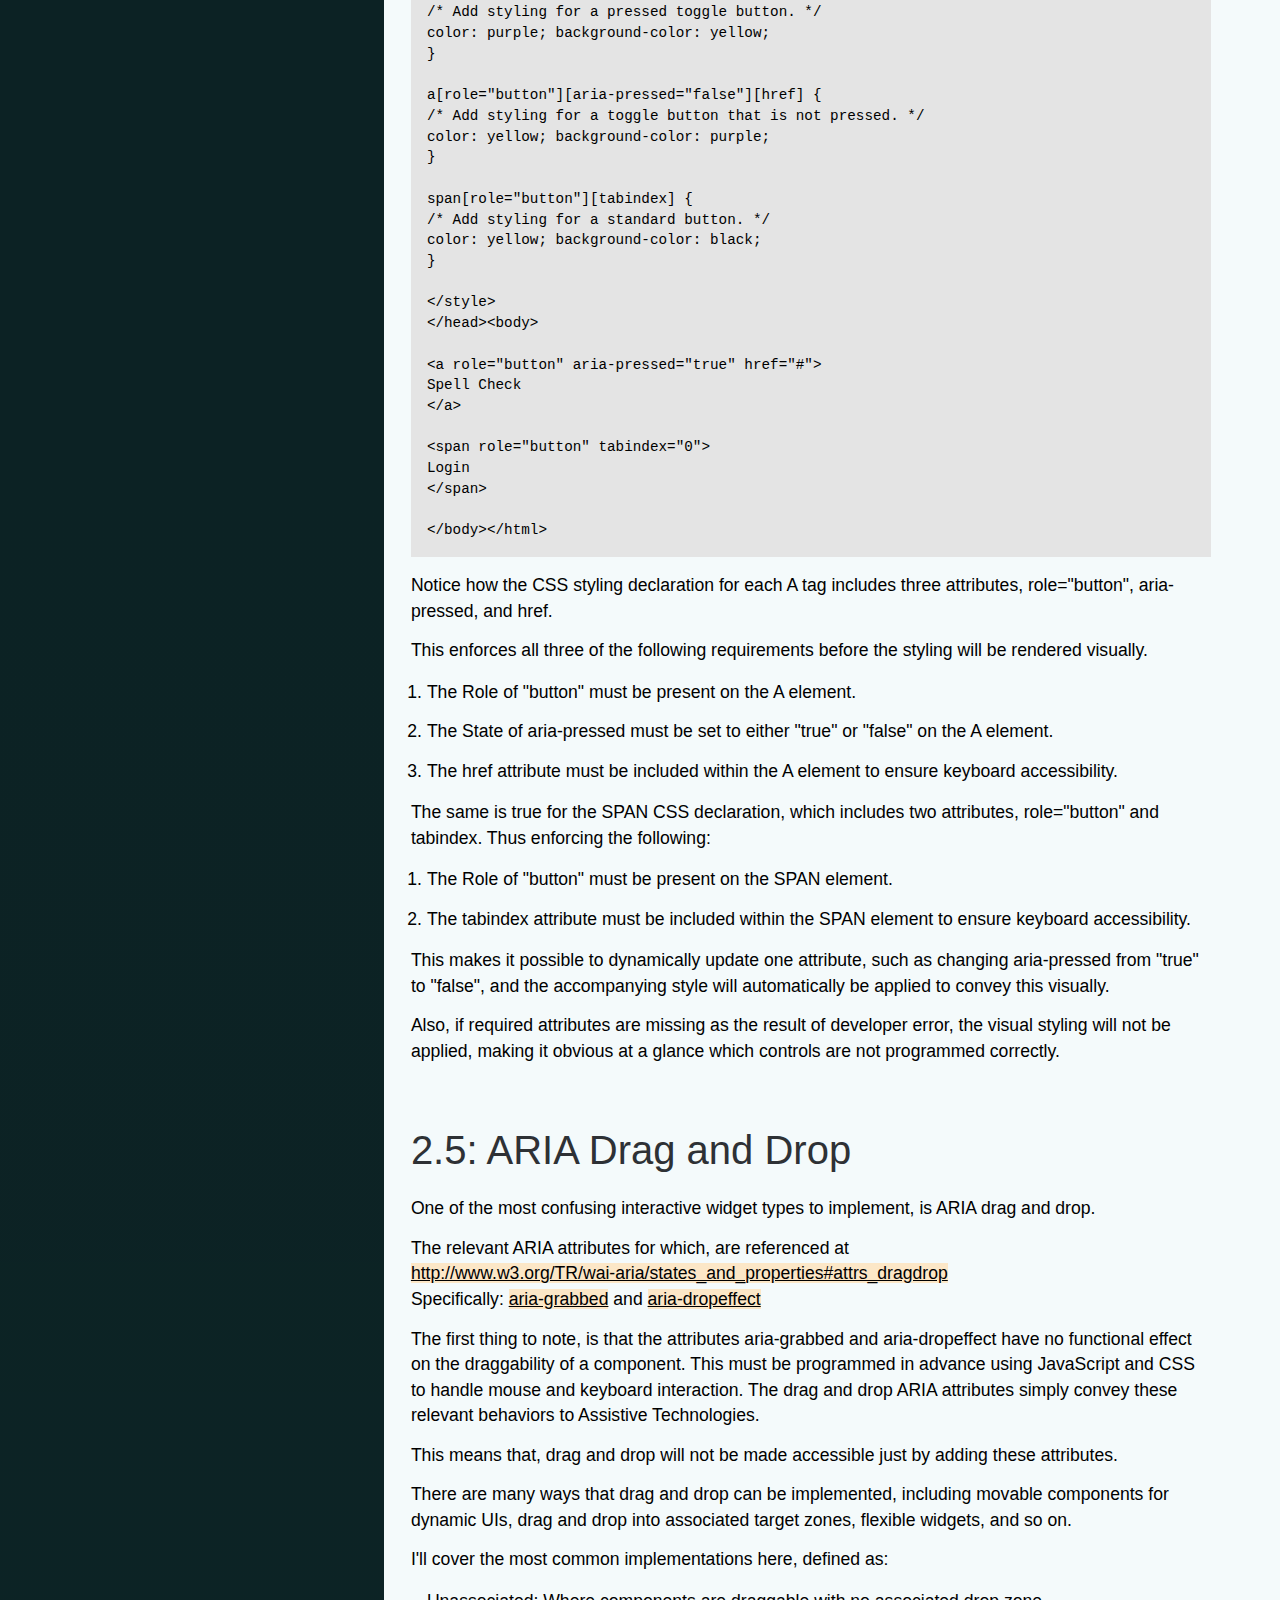
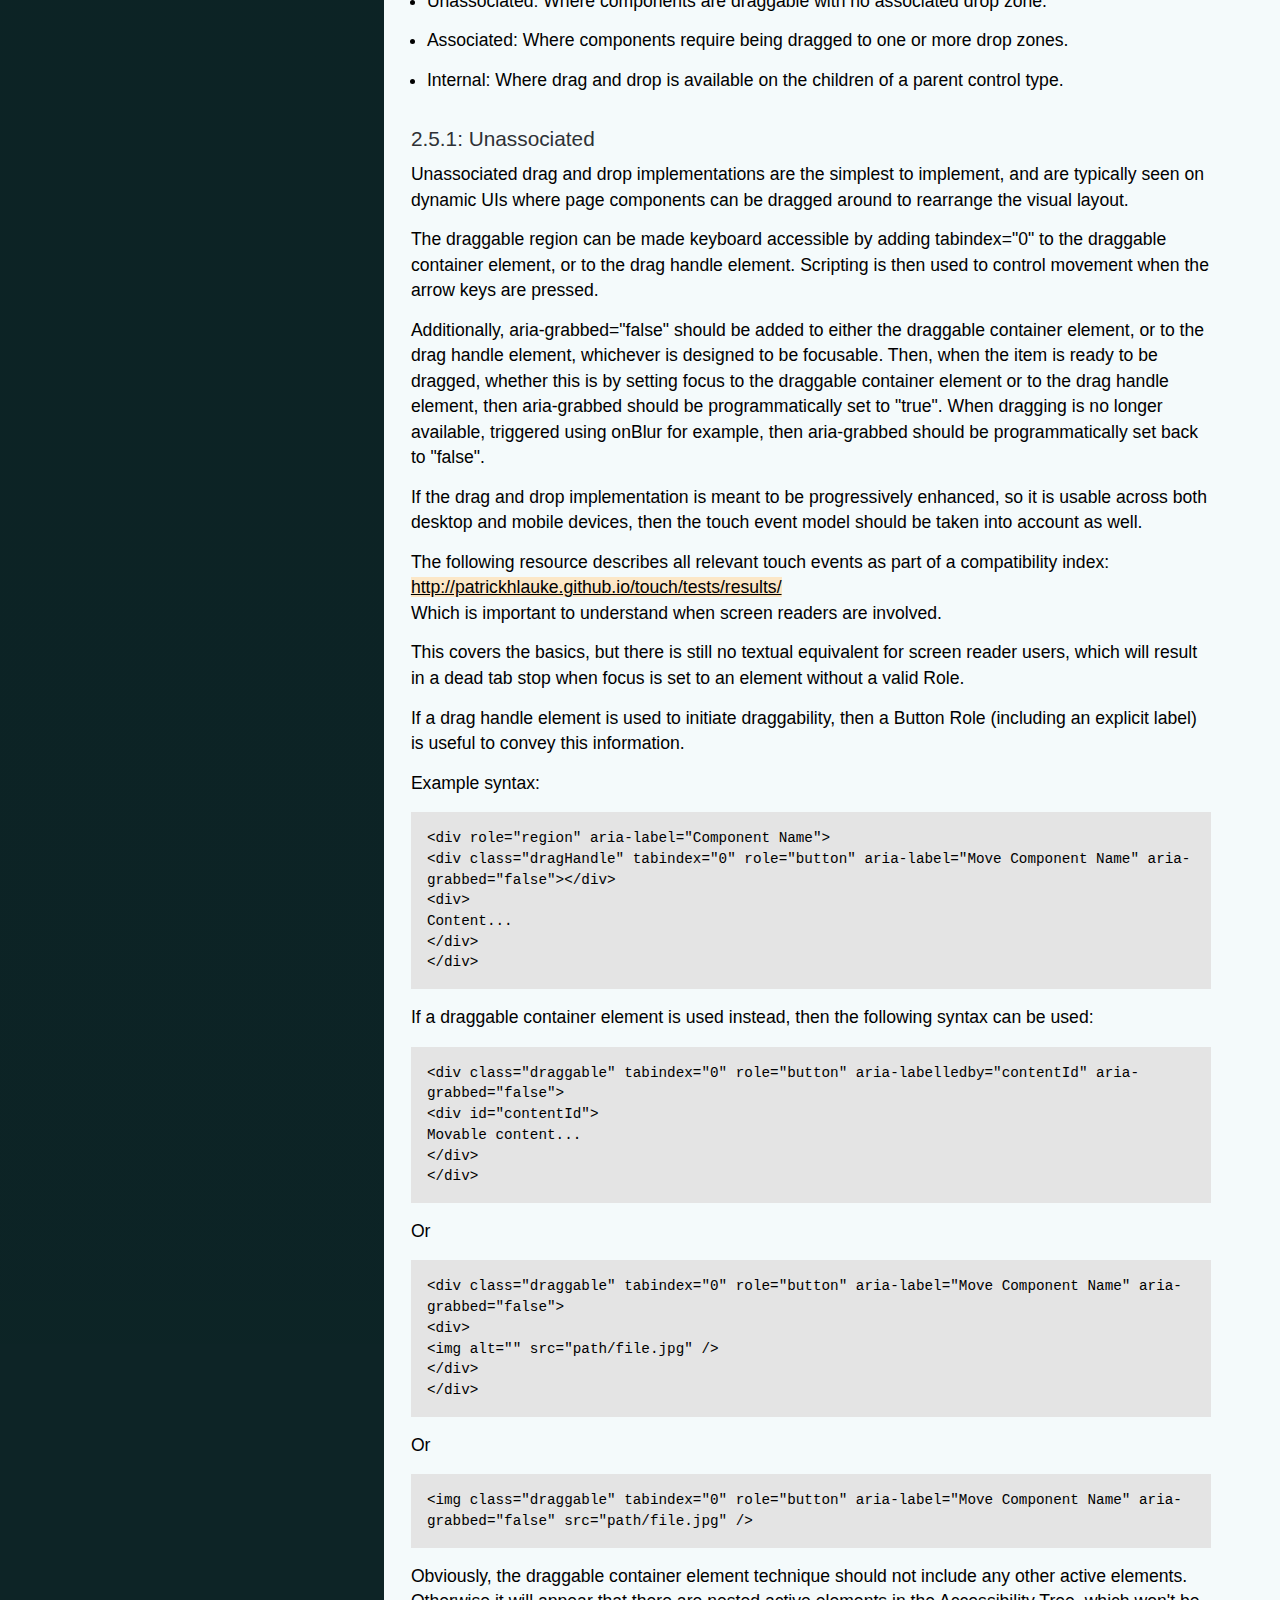
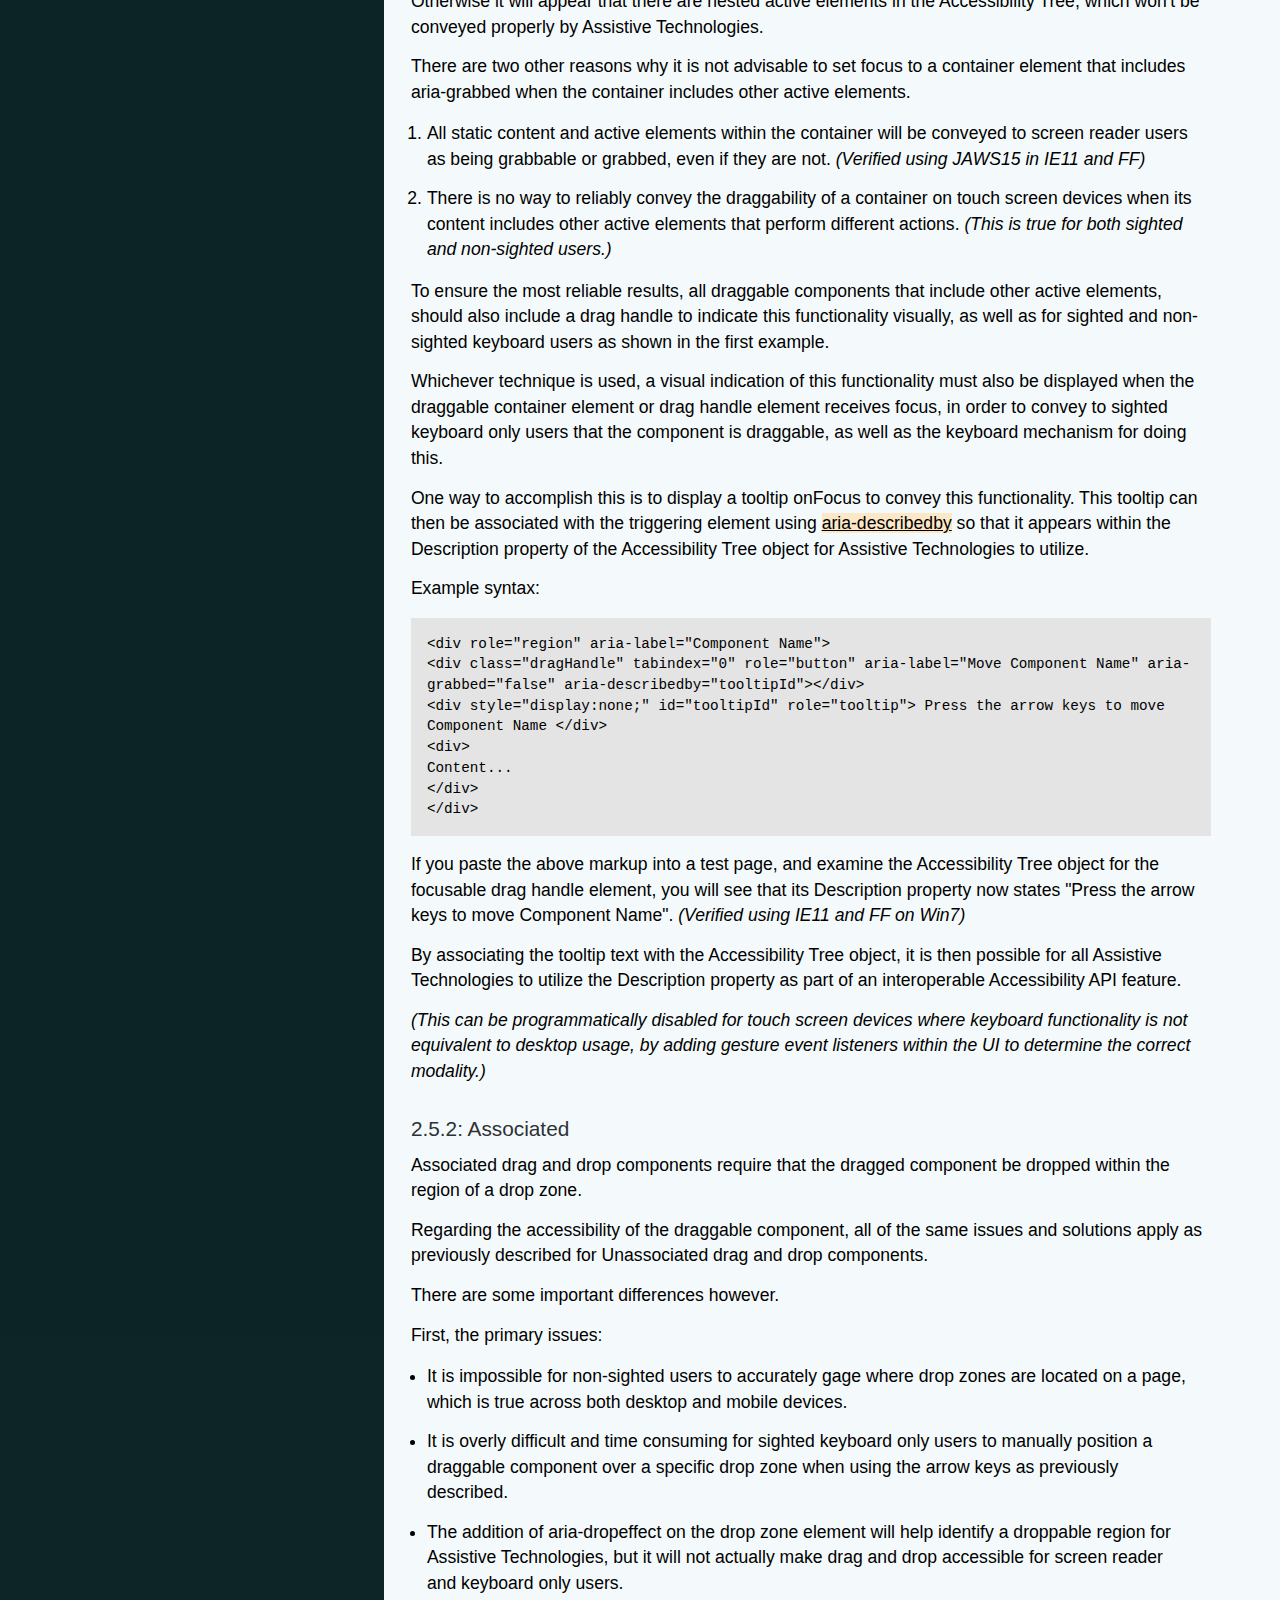
==== commit 904c9f6b: "Updated all of the offscreen classes and AccDC API processes to use a new offscreen class that inclu" ====
--- a/The Accessibility Tree - A Training Guide for Advanced Web Development/index.htm
+++ b/The Accessibility Tree - A Training Guide for Advanced Web Development/index.htm
@@ -1376,6 +1376,8 @@
 		                                    <br/>
 		                                    clip: rect(1px, 1px, 1px, 1px);
 		                                    <br/>
+		                                    		                                    clip-path: inset(50%);
+		                                    <br/>
 		                                    padding: 0;
 		                                    <br/>
 		                                    border: 0;
@@ -1386,14 +1388,14 @@
 		                                    <br/>
 		                                    overflow: hidden;
 		                                    <br/>
-		                                    z-index: -1000;
+		                                    white-space: nowrap;
 		                                    <br/>
 		                                    }
 		                                </code>
 		                            </p>
 		                            <p> This styling configuration is based on the research done by Thierry Koblentz, which is more fully described at
 		                                <br/>
-		                                <a target="_blank" href="https://developer.yahoo.com/blogs/tenydnblog/clip-hidden-content-better-accessibility-53456.html">https://developer.yahoo.com/blogs/tenydnblog/clip-hidden-content-better-accessibility-53456.html</a>
+		                                <a target="_blank" href="https://developer.yahoo.com/blogs/tenydnblog/clip-hidden-content-better-accessibility-53456.html">https://developer.yahoo.com/blogs/tenydnblog/clip-hidden-content-better-accessibility-53456.html</a>, and updated in 2016 to reflect browser support changes for clip-path and white-space properties to increase accessibility.
 		                            </p>
 		                            <p> Regarding event triggering, using VoiceOver by touch to announce content on the page, will automatically trigger the onFocus handler when VoiceOver reads the content, and will automatically trigger the onBlur handler when focus moves away.</p>
 		                            <p> This comes into play when implementing progressively enhanced ARIA Menus for example, which may be designed to disappear when focus moves out of the menu, as would be seen on standard desktop machines for keyboard usage.</p>
@@ -1568,7 +1570,7 @@
 	            <p class="topLink">
 	                <a href="#"><img src="img/up.png" title="Back to Top" alt="Back to Top" /></a>
 	            </p>
-				<p class="copyright">&copy;<script type="text/javascript">document.write(new Date().getFullYear());</script> WhatSock, LLC. All rights reserved.</p>
+				<p class="copyright">&copy;<script type="text/javascript">document.write(new Date().getFullYear());</script> WhatSock. All rights reserved.</p>
 			</footer>
         </div>
     </body>
--- a/The Accessibility Tree - A Training Guide for Advanced Web Development/css/global.css
+++ b/The Accessibility Tree - A Training Guide for Advanced Web Development/css/global.css
@@ -318,13 +318,13 @@
 	position: absolute;
 	clip: rect(1px 1px 1px 1px); /* IE6, IE7 */
 	clip: rect(1px, 1px, 1px, 1px);
-	clip-path: polygon(0px 0px, 0px 0px,0px 0px, 0px 0px);
+	clip-path: inset(50%);
 	padding: 0;
 	border: 0;
 	height: 1px; 
 	width: 1px; 
 	overflow: hidden;
-	z-index: -1000;
+	white-space: nowrap;
 }
 
 nav li {list-style-type: none;}
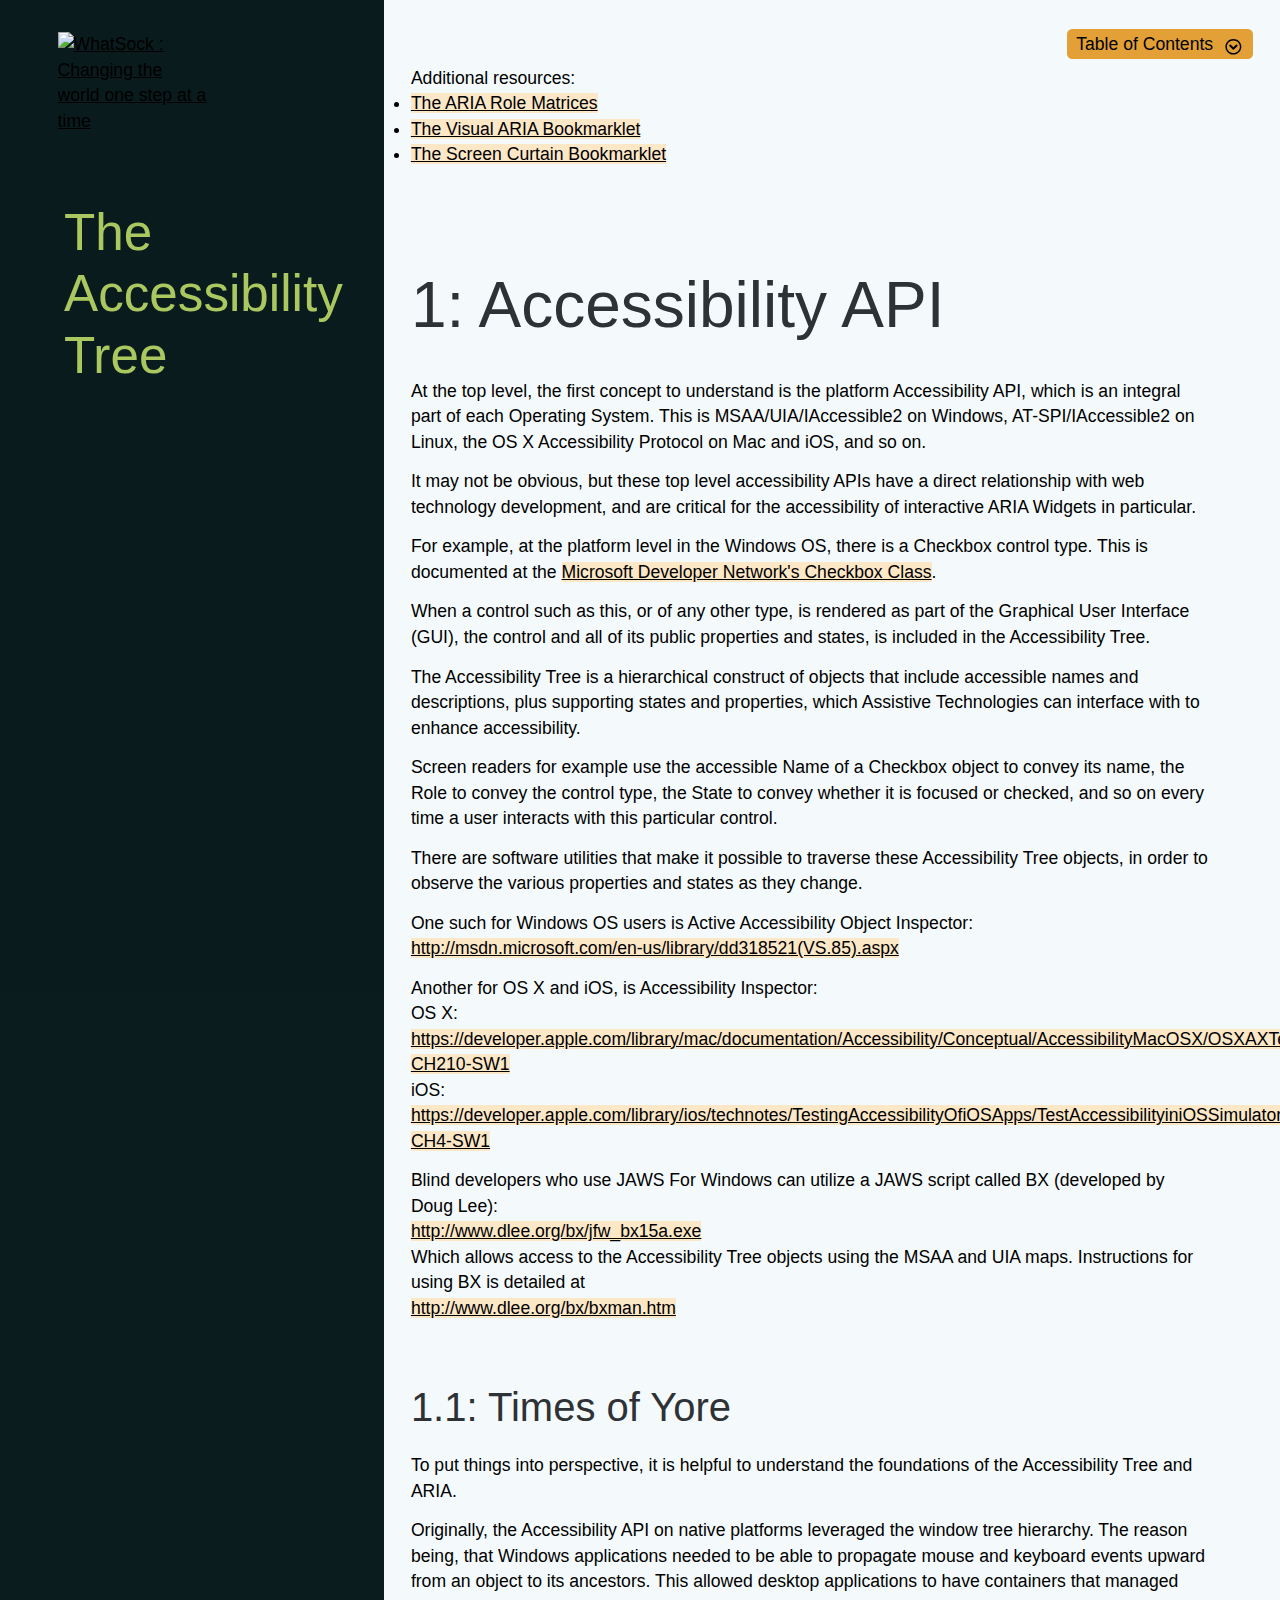
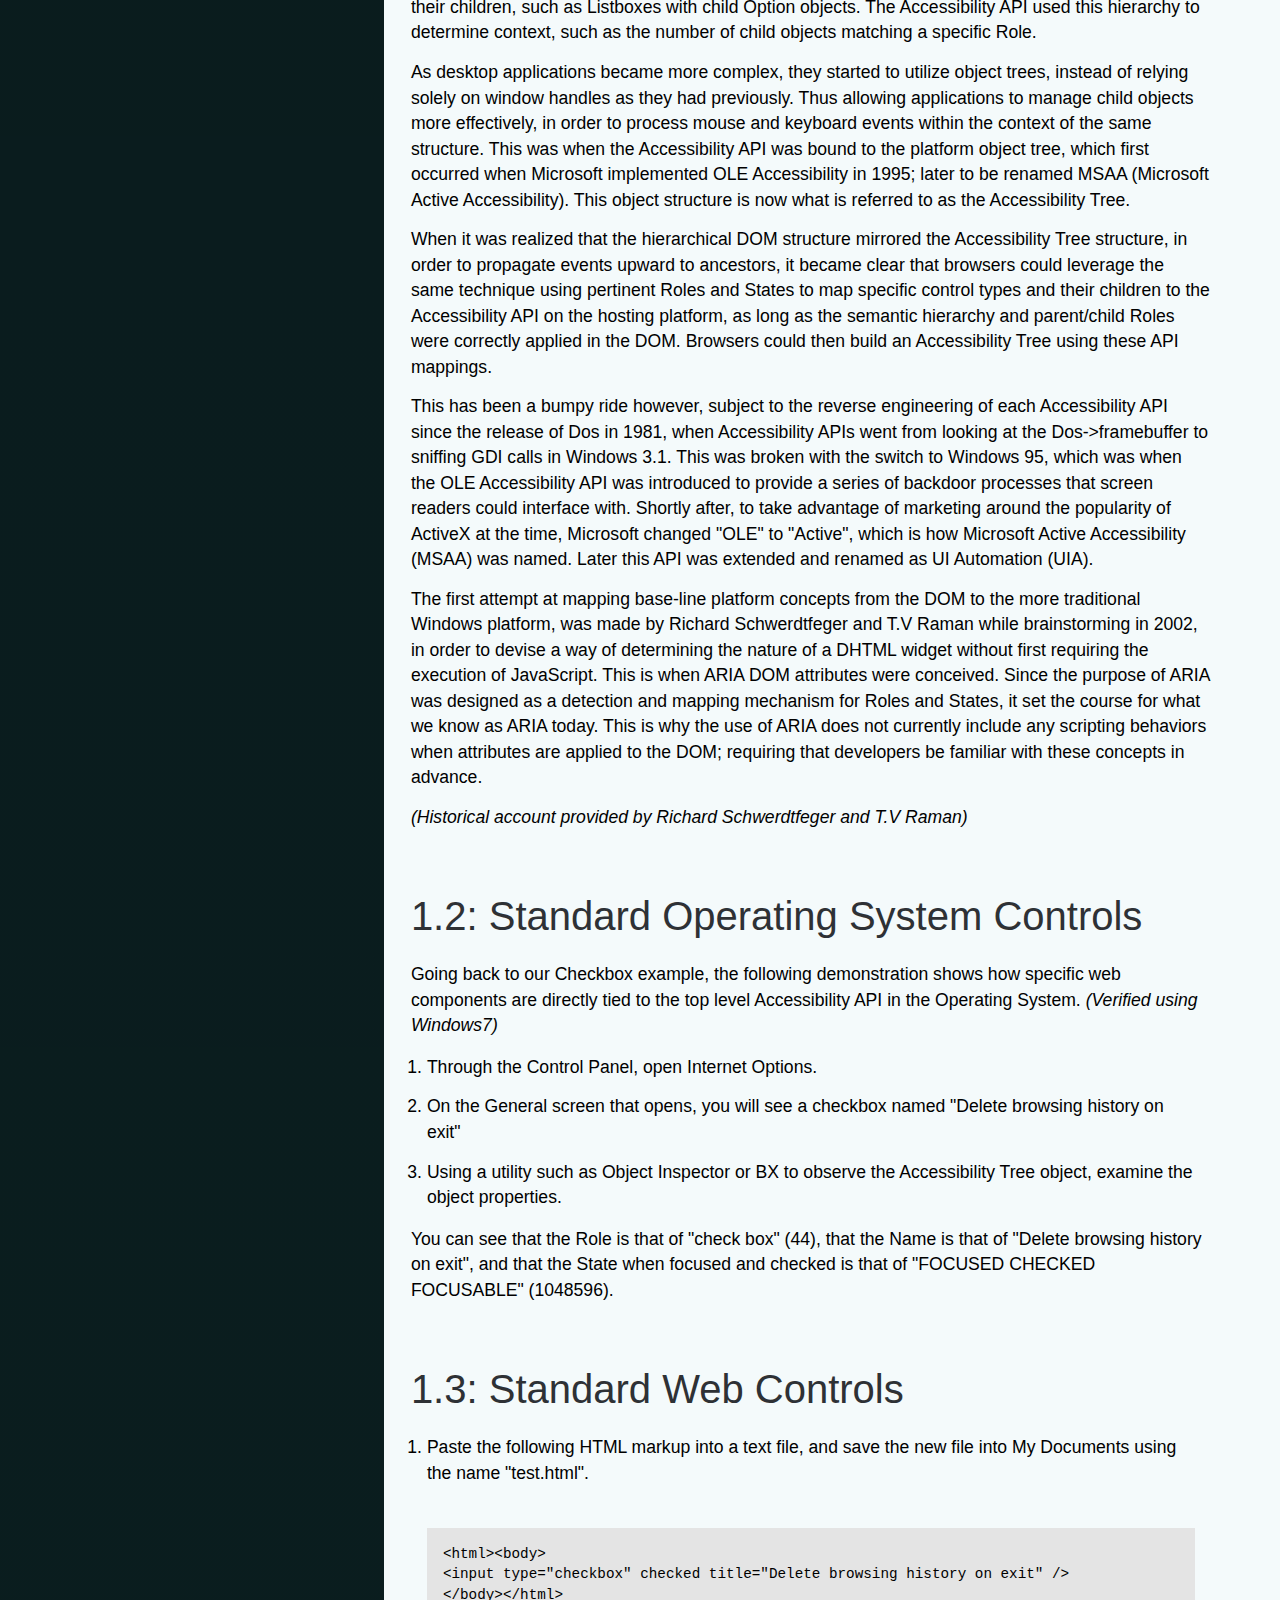
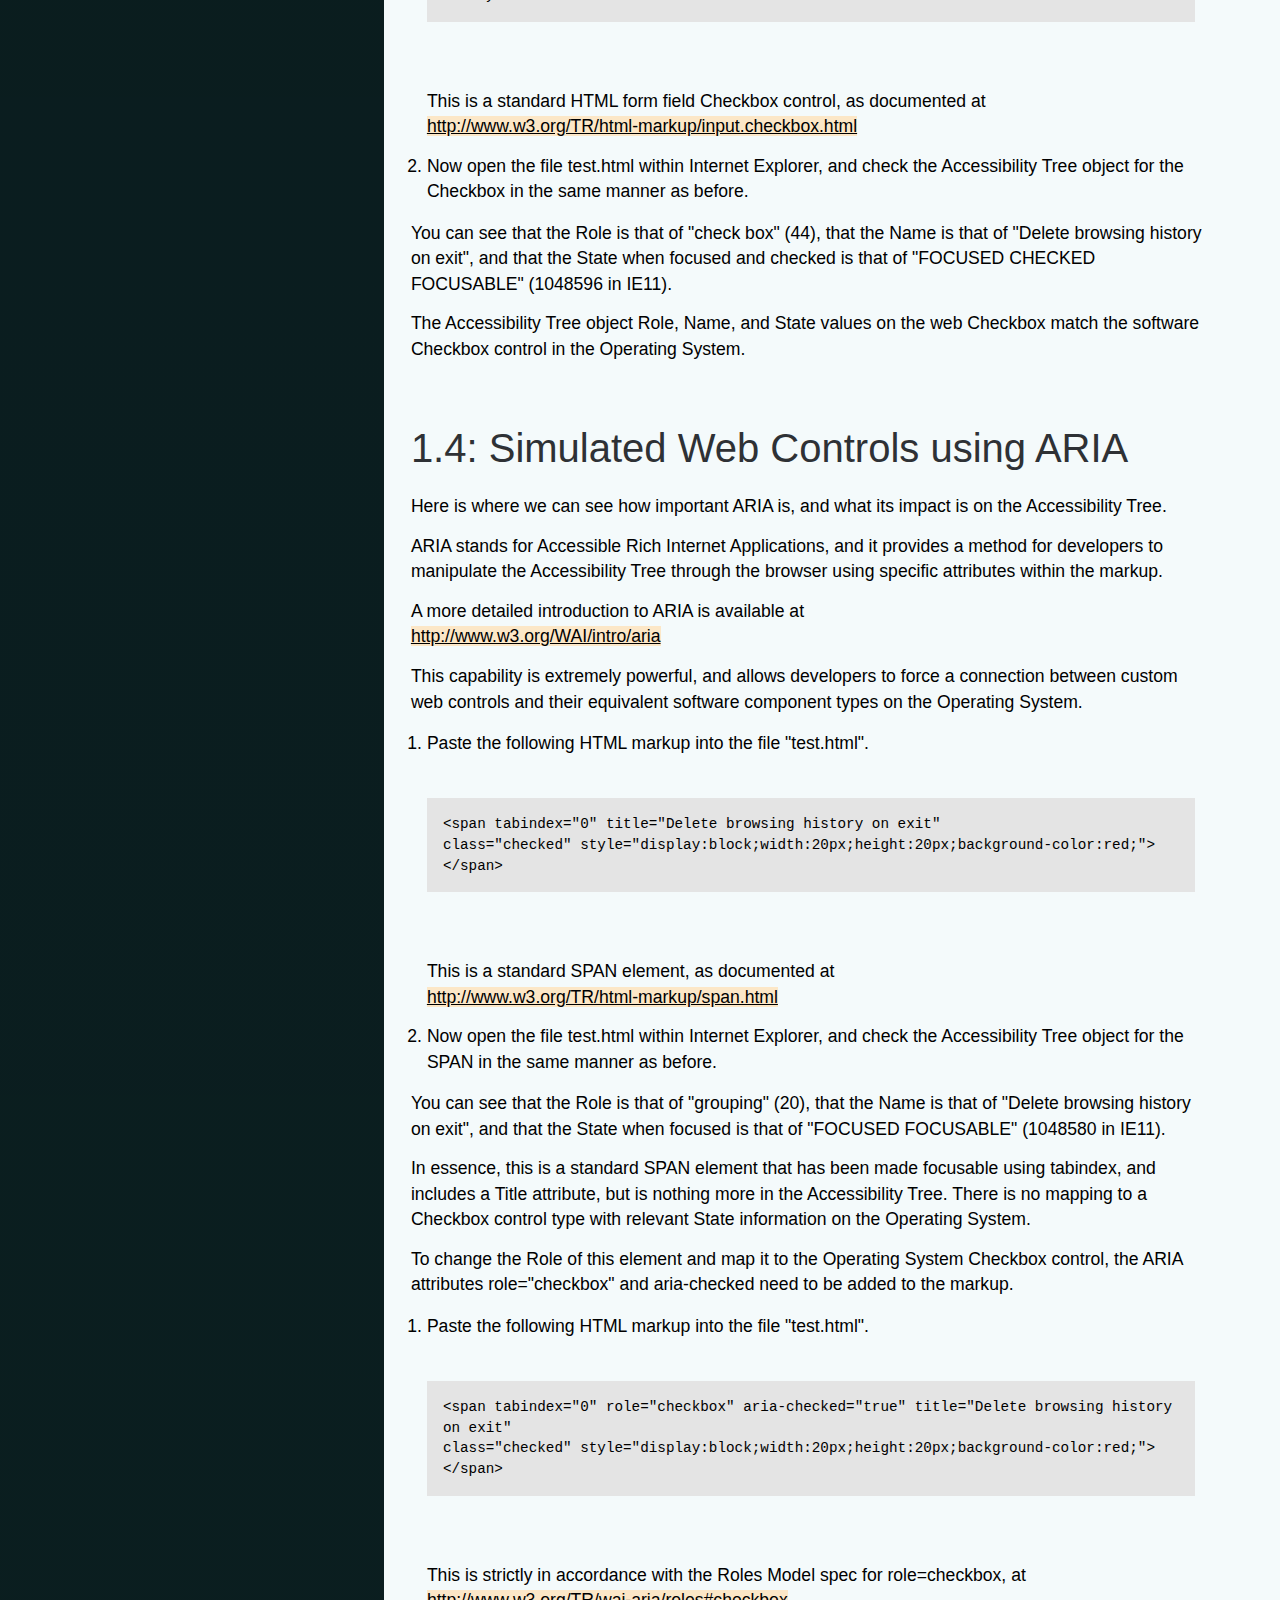
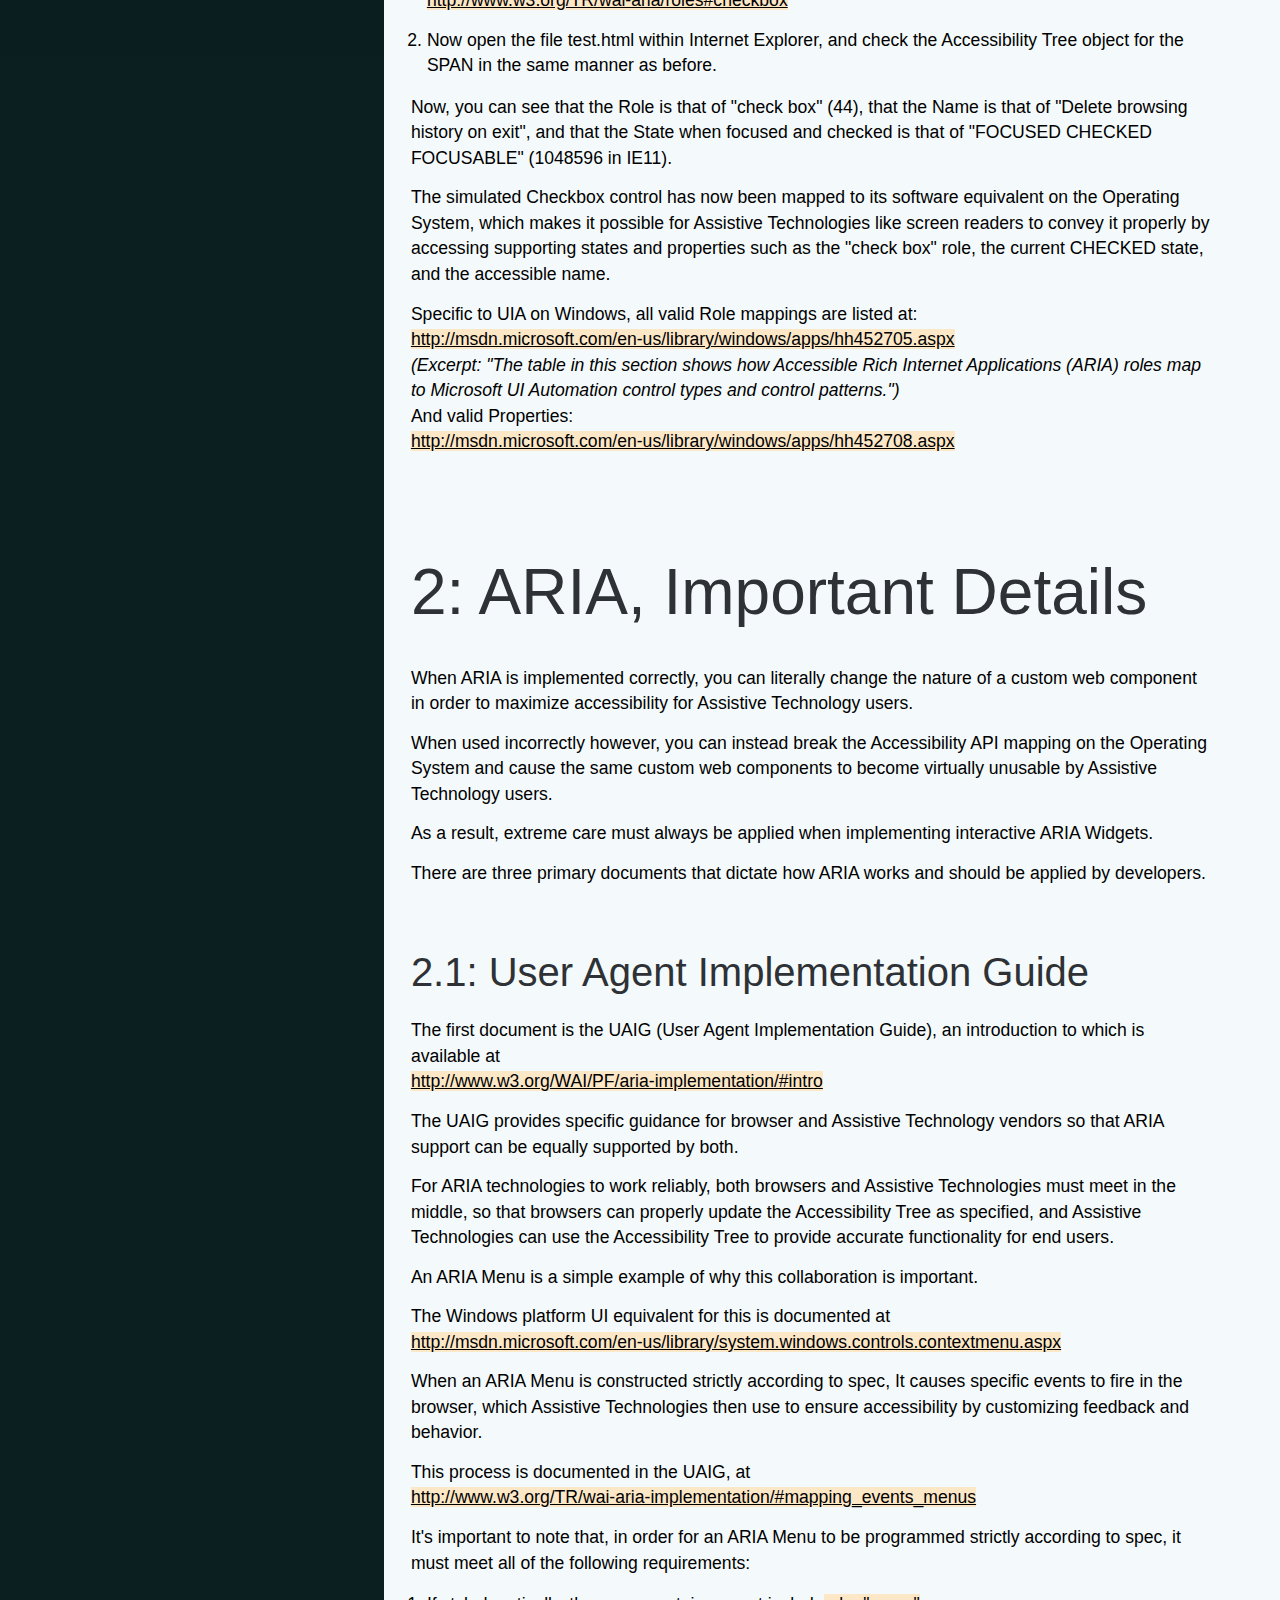
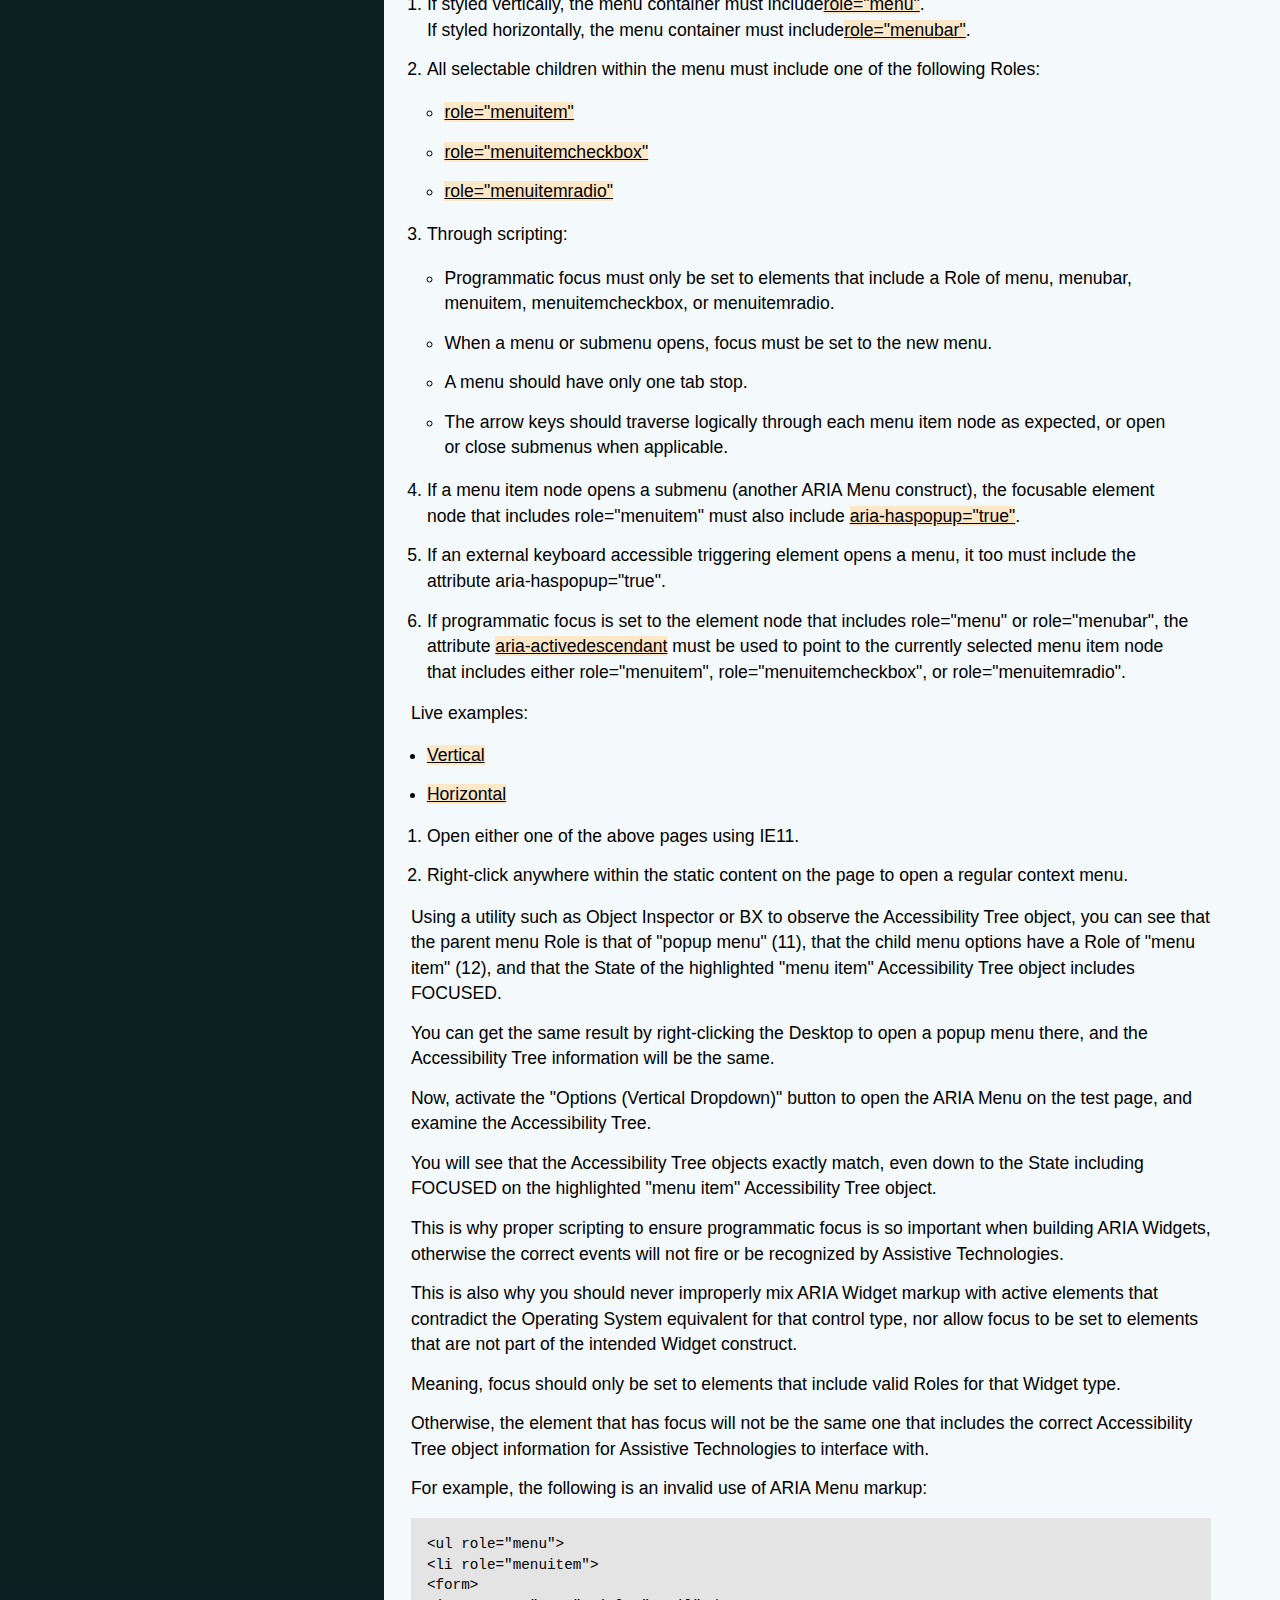
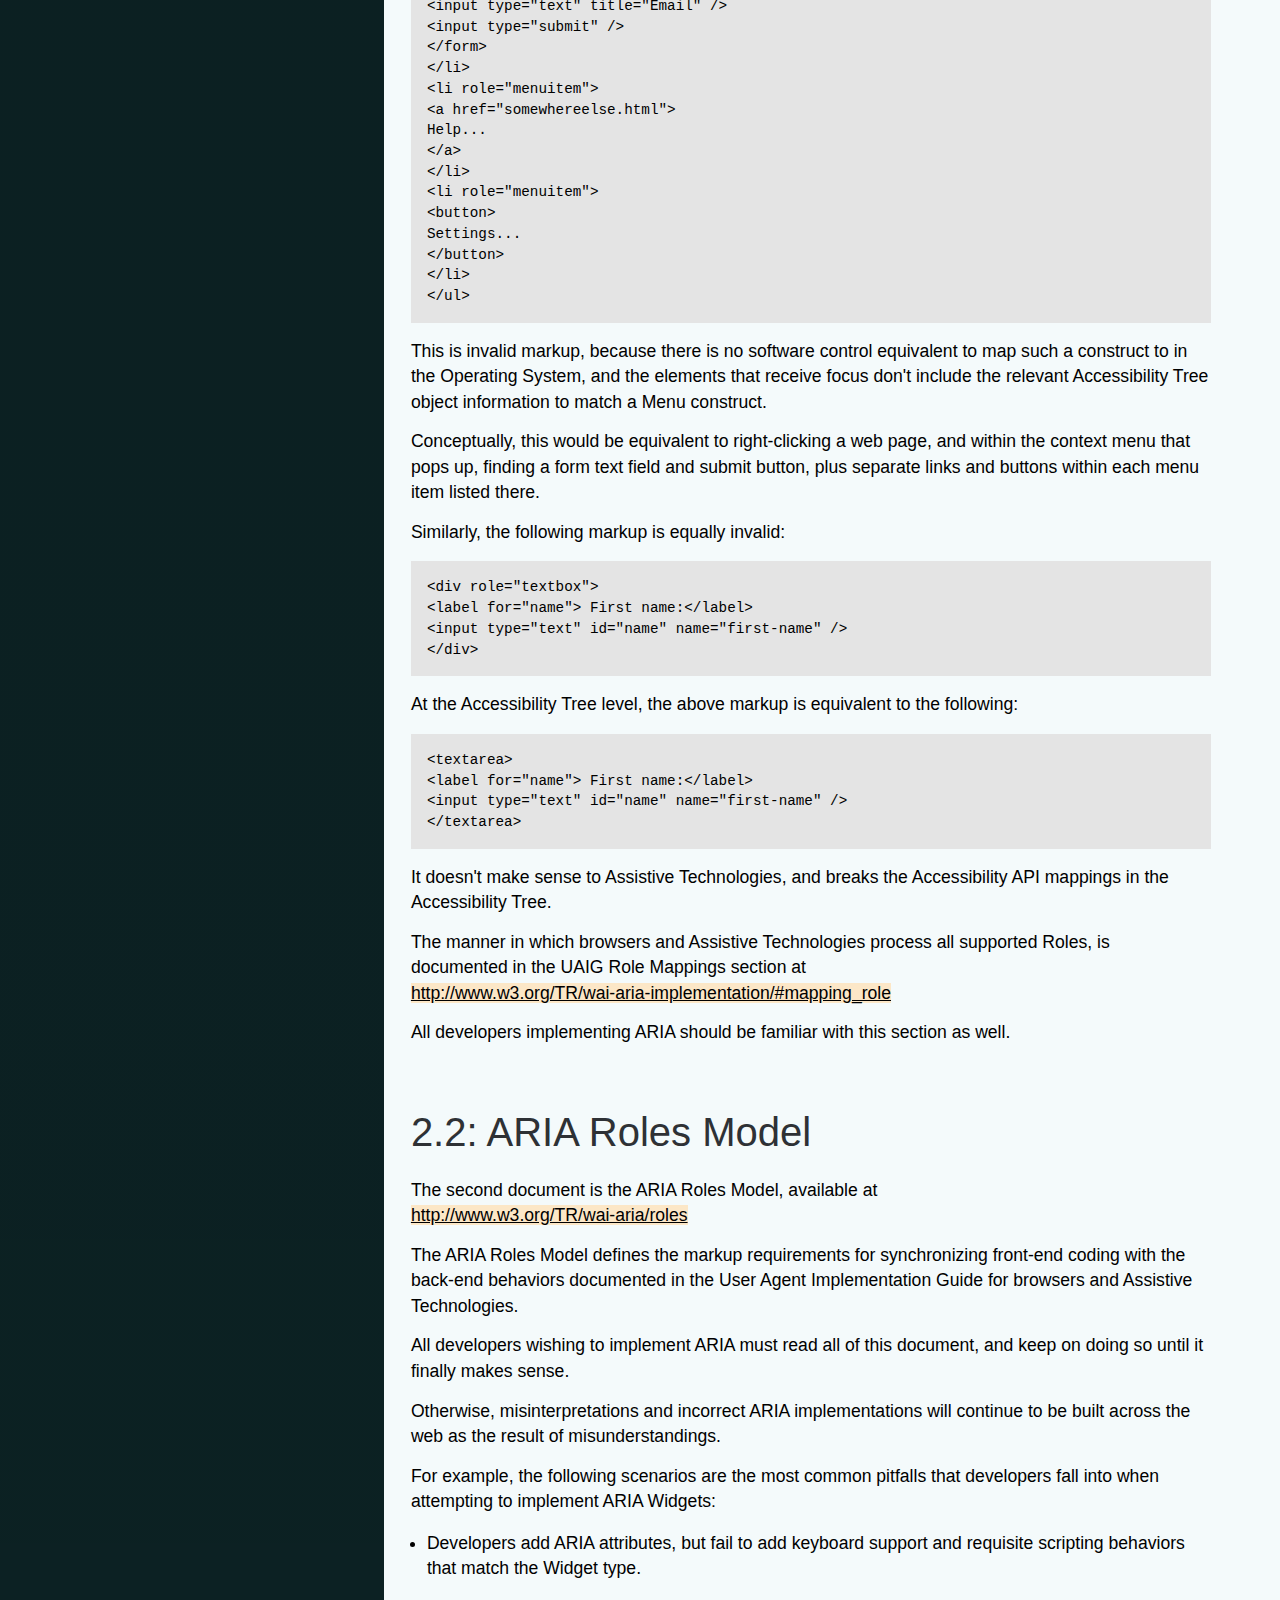
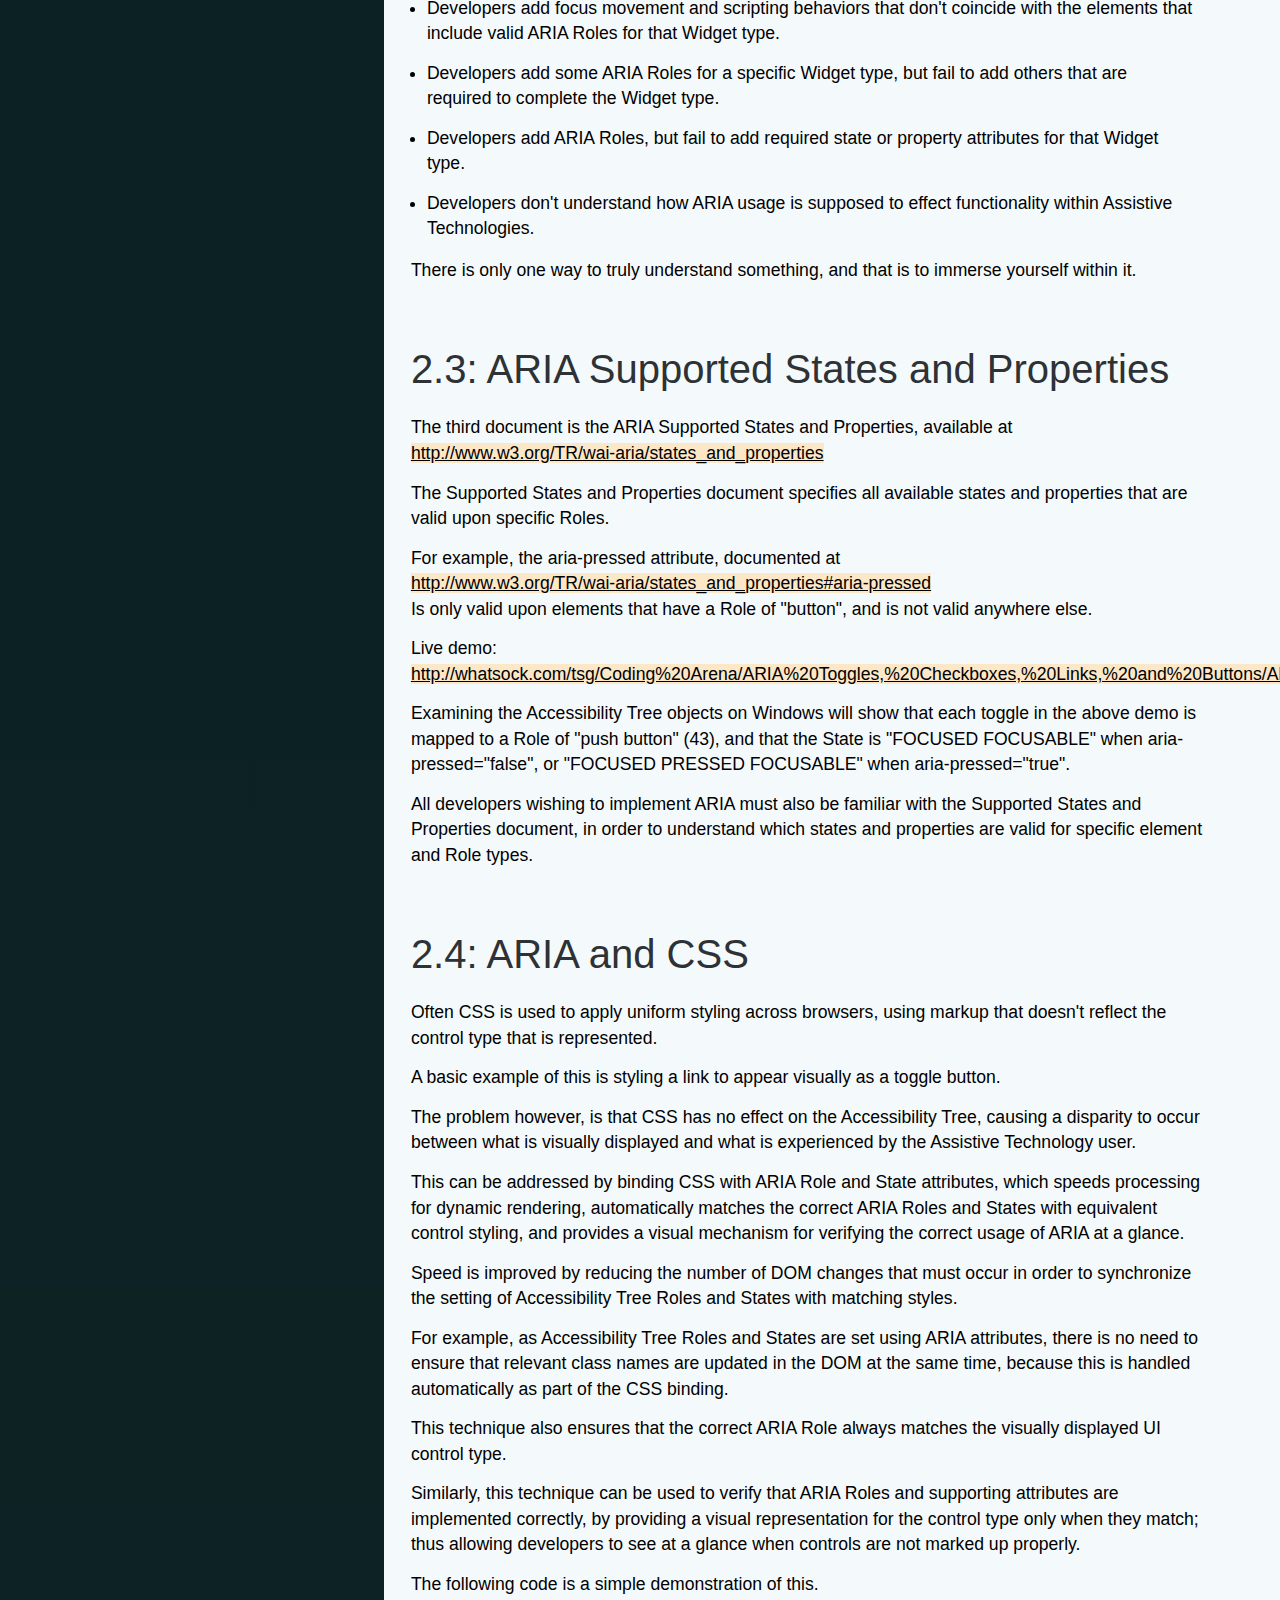
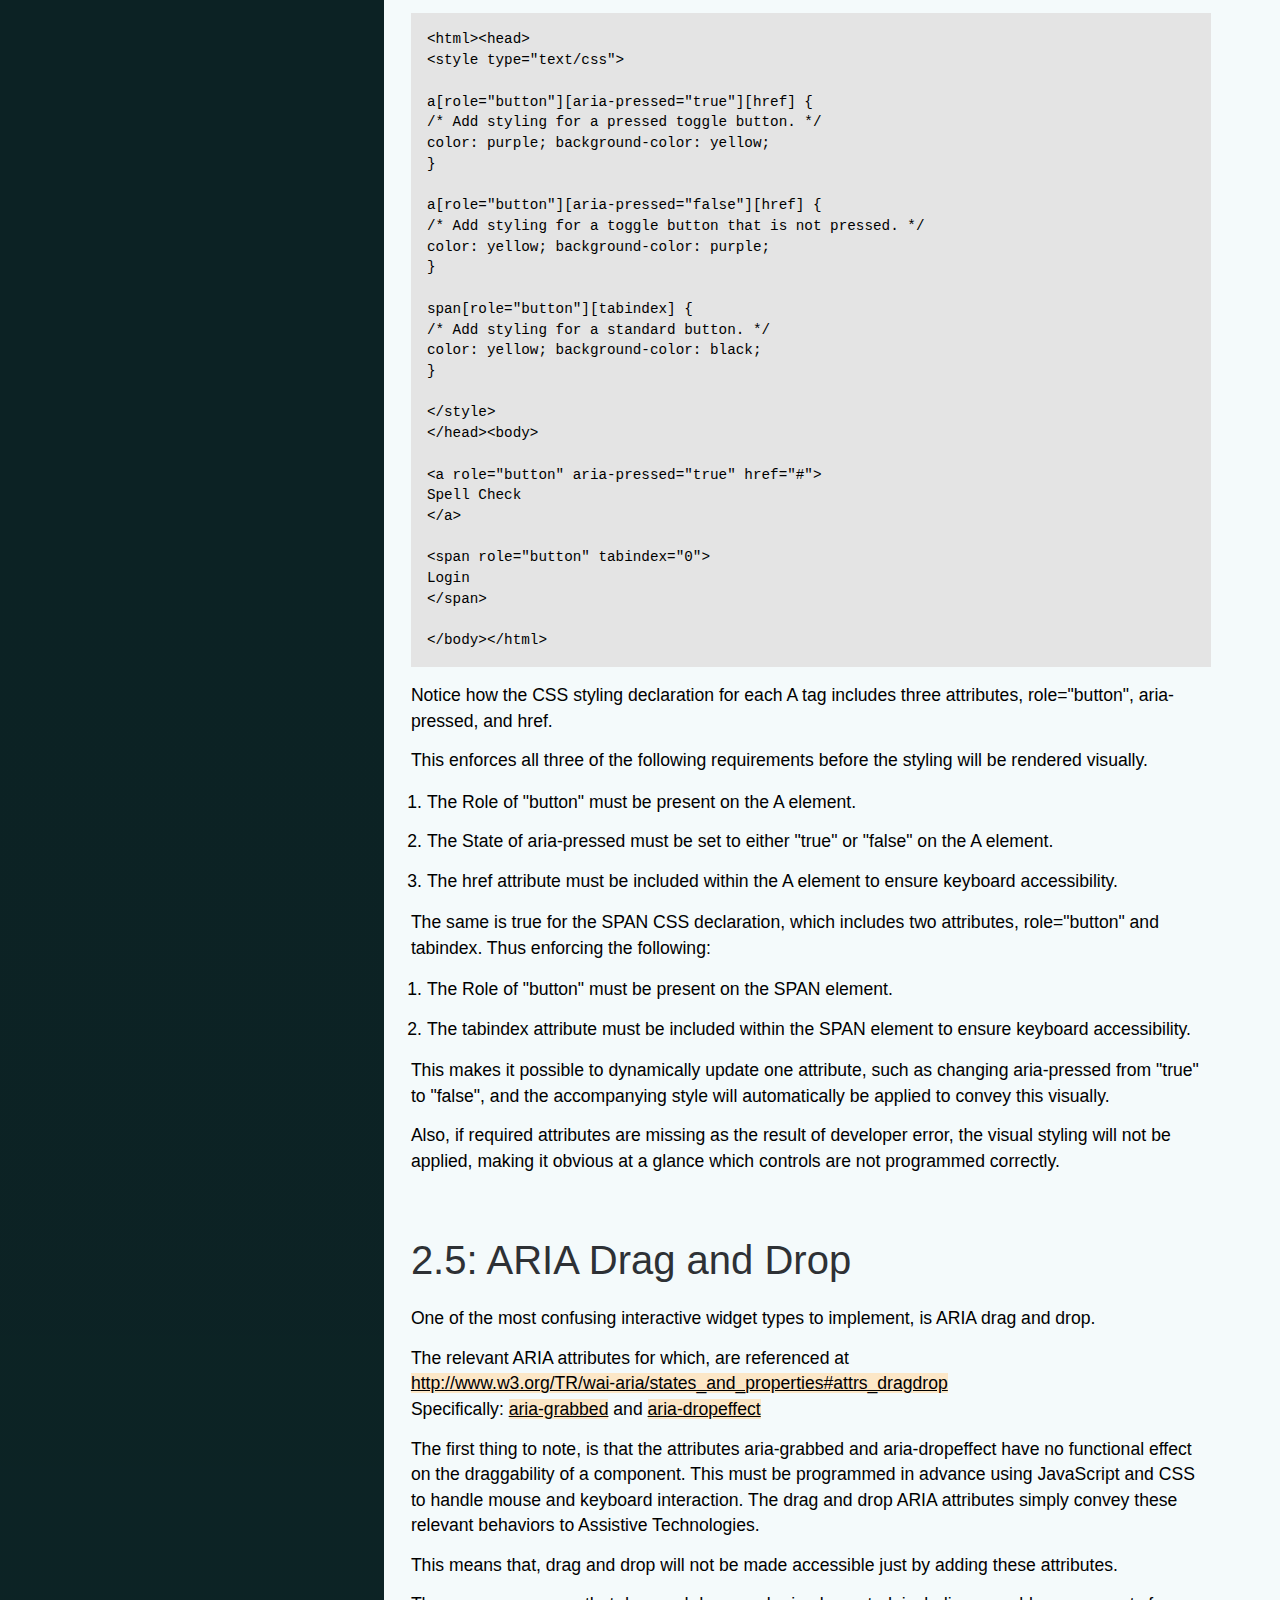
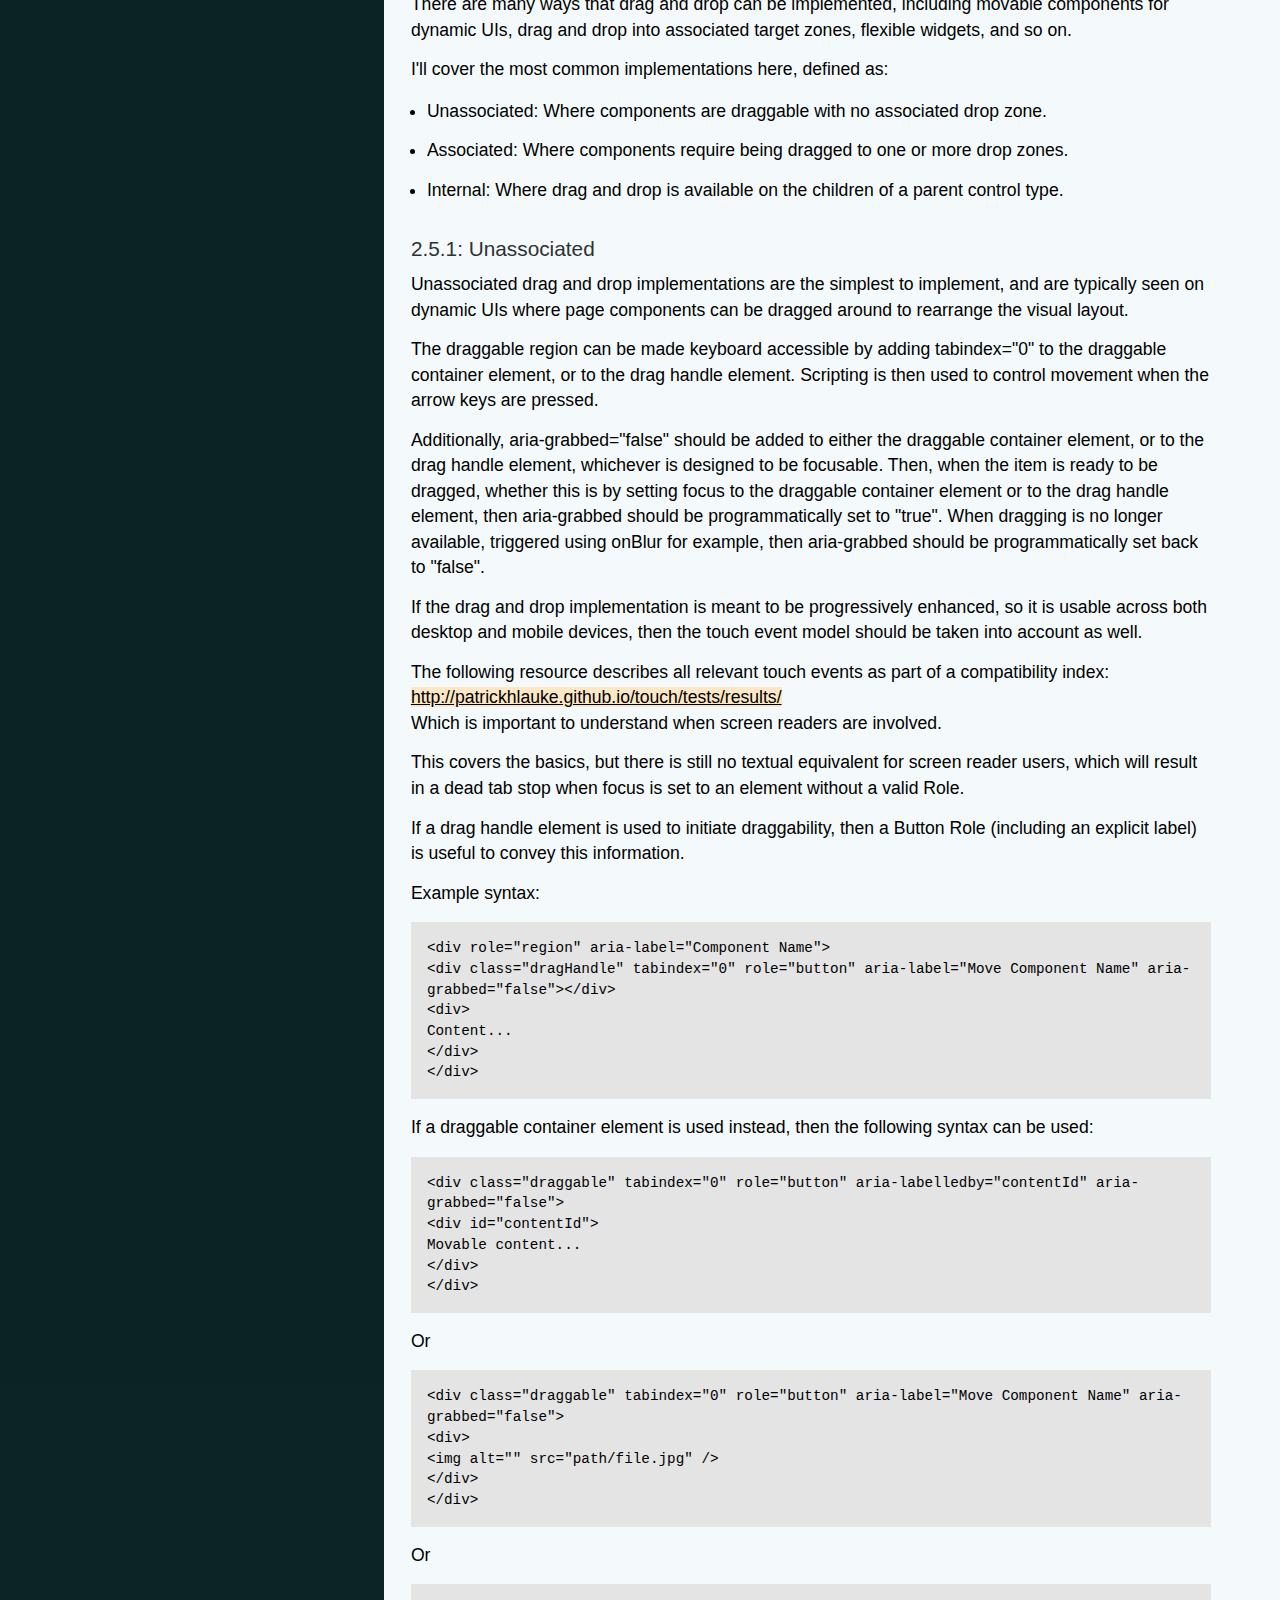
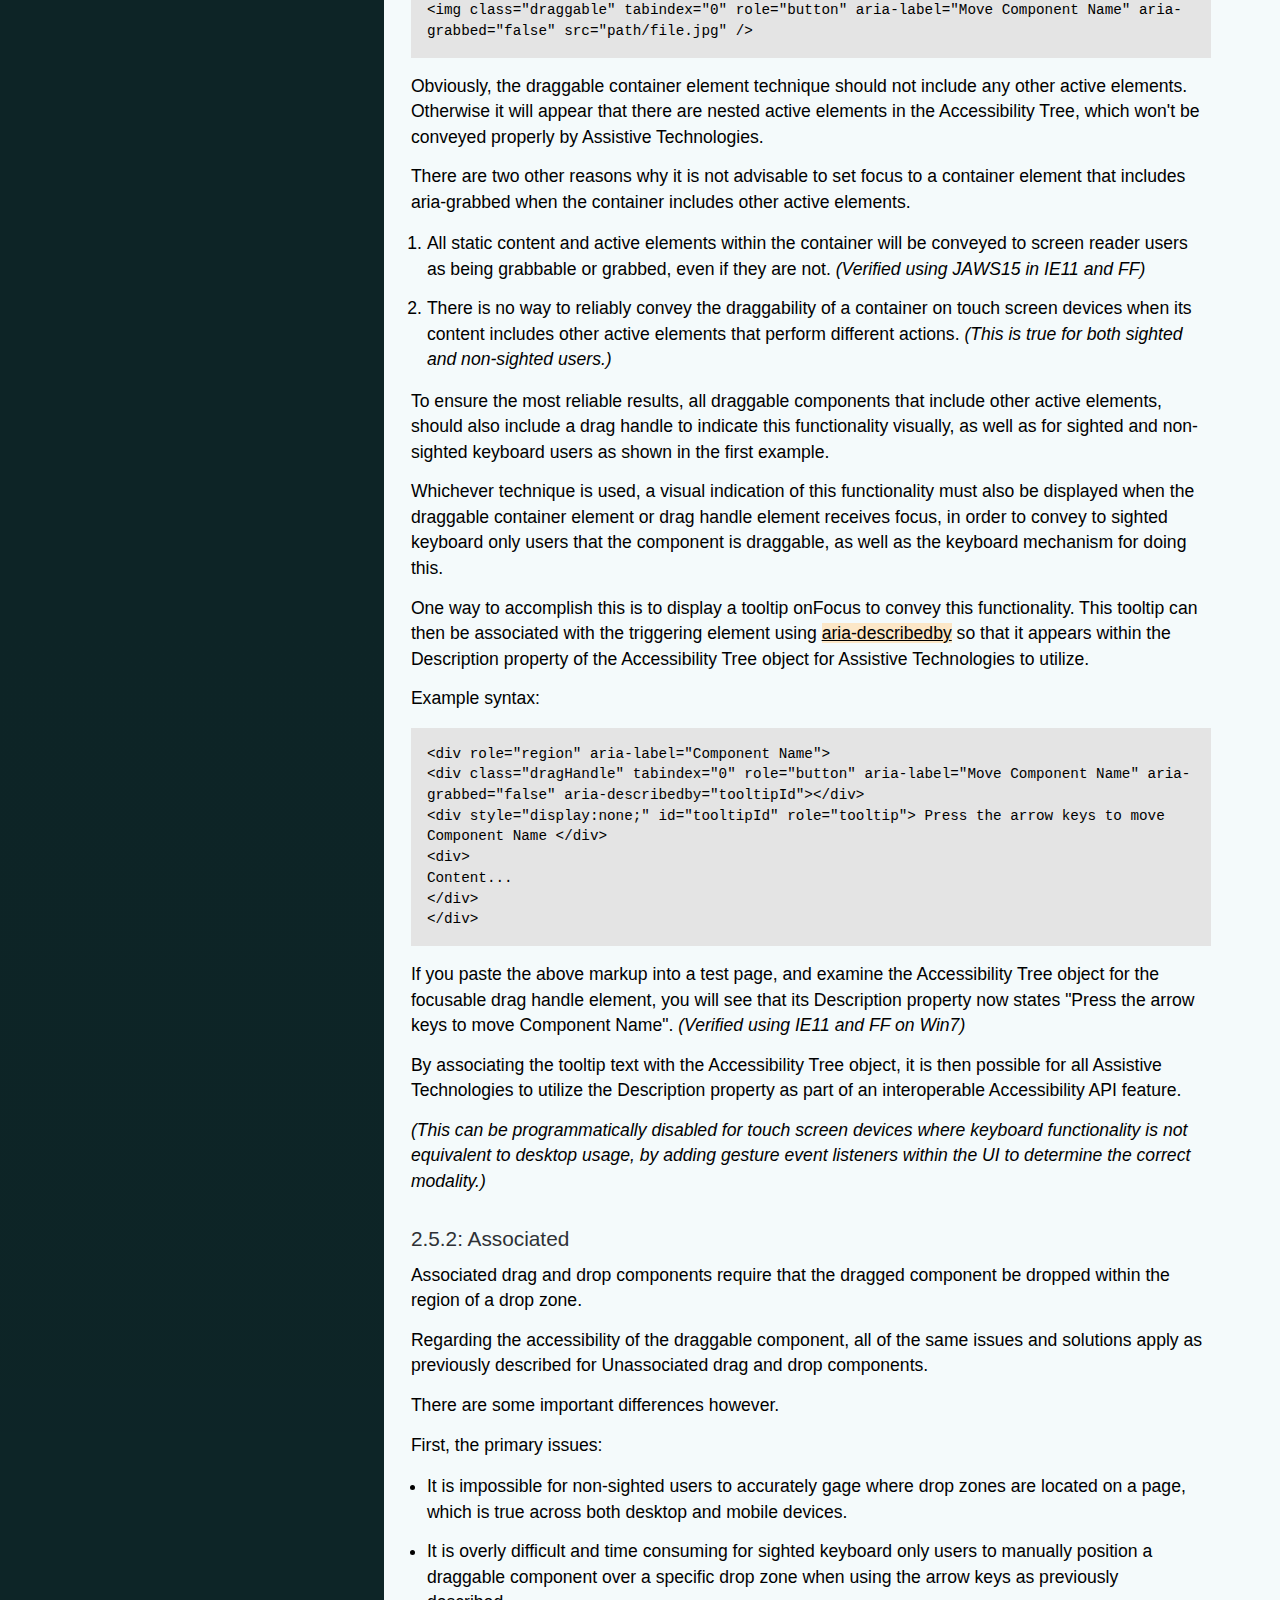
==== commit bc80c657: "Updated the Training Guide to reflect the new JAWS Applications Mode article locale." ====
--- a/The Accessibility Tree - A Training Guide for Advanced Web Development/index.htm
+++ b/The Accessibility Tree - A Training Guide for Advanced Web Development/index.htm
@@ -6,8 +6,9 @@
         <meta name="Author" content="Bryan Garaventa" />
 		<meta content="width=device-width, initial-scale=1.0" name="viewport" />
         <link rel="stylesheet" type="text/css" href="css/global.css" />
-        <script type="text/javascript" src="http://whatsock.com/Acc.DC.API.js"></script>
-        <script type="text/javascript" src="js/footnote_generator.js"></script>
+        <script type="text/javascript" src="js/jQuery.js"></script>
+        <script type="text/javascript" src="js/Acc.DC.API.js"></script>
+        <script type="text/javascript" src="js/footnote_generator.min.js"></script>
         <script type="text/javascript" src="js/setup.js"></script>
     </head>
 	
@@ -41,6 +42,18 @@
 		            </div>
 		            <div class="cb" id="pgContent">
 		                <div id="pg-intro">
+
+					<div class="introduction">
+						<p>Additional resources:</p>
+                	                	<ul><li>
+                	                	                	                	<a href="http://whatsock.com/training/matrices">The ARIA Role Matrices</a>
+                	                	                	                	</li><li>
+                	                	                	                	<a href="http://whatsock.com/training/matrices/visual-aria.htm">The Visual ARIA Bookmarklet</a>
+                	                	                	                	</li><li>
+                	                	                	                	<a href="http://whatsock.com/training/matrices/screen_curtain.htm">The Screen Curtain Bookmarklet</a>
+                	                	</li></ul>
+                	</div>
+
 		                    <article aria-label="Accessibility API">
 		                        <div id="hd2" class="hd" tabindex="-1">
 		                            <h2><span> 1: Accessibility API</span></h2>
@@ -681,7 +694,8 @@
 		                            <p> Many developers refer to interactive web technologies as applications, because they are dynamic, and often styled to resemble software user interfaces.</p>
 		                            <p> The logical assumption then, is to add role="application" to every such perceived 'web application'.</p>
 		                            <p> This is an incorrect assumption however, and often causes more harm than good when applied without understanding the Application Role in advance.</p>
-		                            <p> The purpose of role="application" is not simply to define a particular web technology as an application, but rather, to instruct an Assistive Technology to pass keystrokes through to the control that currently has focus. The region where this is applied dictates where this behavior occurs, and defines the area as an Application Landmark for navigability.</p>
+		                            <p> The purpose of role="application" is not simply to define a particular web technology as an application, but rather, to instruct an Assistive Technology to pass keystrokes through to the control that currently has focus. The region where this is applied dictates where this behavior occurs.</p>
+		                            <p>As of ARIA 1.1, role="application" is no longer mapped as a landmark.</p>
 		                            <p> This behavior is valuable when simulated controls require the use of specific keystrokes to function properly, and it becomes necessary to override the default keystroke interception that is done by Assistive Technologies as part of standard interaction.</p>
 		                            <p> For example, JAWS and NVDA screen reader users can press the Up and Down arrows to navigate by line, Control+Up/Down to navigate by paragraph, 'h' to navigate by heading, and so on within the Virtual Buffer without passing any of these keys to the web page.</p>
 		                            <p> In most cases, this type of interaction is exactly what the user expects and wants. </p>
@@ -719,6 +733,7 @@
 		                                <br/>
 		                                <a target="_blank" href="http://www.w3.org/TR/wai-aria/roles#region">http://www.w3.org/TR/wai-aria/roles#region</a>
 		                            </p>
+		                            <p>As of ARIA 1.1, role="region" is now mapped as a landmark.</p>
 		                            <p> The Region Role is helpful for grouping associated content on a page.</p>
 		                            <p> Though all Landmark Roles can optionally be explicitly labeled, the use of role="region" requires an explicit label to identify its purpose for Assistive Technologies.</p>
 		                            <p> This is achieved by including either aria-label or aria-labelledby on the same container element that includes role="region".</p>
@@ -1293,7 +1308,7 @@
 		                            <p> Since JAWS is one of the most widely used screen readers on the Windows Operating System, it's important to understand how it works.</p>
 		                            <p> First, the following article should be read:
 		                                <br/>
-		                                <a target="_blank" href="http://www.freedomscientific.com/Support/TechnicalSupport/Bulletin/1404">http://www.freedomscientific.com/Support/TechnicalSupport/Bulletin/1404</a>
+		                                <a id="update12-07-2017" target="_blank" href="http://www.freedomscientific.com/Support/TechnicalSupport/Bulletin/1665">http://www.freedomscientific.com/Support/TechnicalSupport/Bulletin/1665</a>
 		                                <br/>
 		                                Which provides a good idea how JAWS works within web technologies.
 		                            </p>
@@ -1527,11 +1542,17 @@
 		                                    Within section ARIA Categories: <a href="#" onclick="document.getElementById('8-25-2014-1').focus();return false;"> Added Live Regions subsection.</a>
 		                                </dd>
 		                                <dt role="heading" aria-level="3">
-		                                    <span class="footnote" id="f1"></span>
 		                                    09/02/2014
 		                                </dt>
 		                                <dd>
 		                                    Within section Keyboard, Touch, and ATs &gt; Keyboard Accessibility: <a href="#" onclick="document.getElementById('9-2-2014-1').focus();return false;"> Added direct design pattern demos.</a>
+		                                </dd>
+		                                <dt role="heading" aria-level="3">
+		                                    <span class="footnote" id="f1"></span>
+		                                    12/07/2017
+		                                </dt>
+		                                <dd>
+		                                    Within section Keyboard, Touch, and ATs &gt; Keyboard Accessibility &gt; JAWS For Windows: <a href="#" onclick="document.getElementById('update12-07-2017').focus();return false;"> Updated the Applications Mode article link to reflect the most recent address.</a>
 		                                </dd>
 		                            </dl>
 		                        </div>
@@ -1558,7 +1579,7 @@
                             <li><a href="http://whatsock.com/training/matrices">The ARIA Role Conformance Matrices</a></li>
                             <li><a href="http://whatsock.com/training/matrices/visual-aria.htm">The Visual ARIA Bookmarklet</a></li>
                         </ul>
-                        <p>Last modified: <span class="accFootnote" data-footnote="f1">09/02/2014</span></p>
+                        <p>Last modified: <span class="accFootnote" data-footnote="f1">12/07/2017</span></p>
                         <p>From the end user perspective, accessibility is always simple. Shades of accessibility aside for whoever is attempting to interact with the desired functionality, either it works as they expect, or it does not. When it doesn't, it always gets bounced back to developers, and officially becomes Somebody Else's Problem.</p>
                         <p>As a developer, it's taken me many years to figure out that there are several very important layers to accessibility for web technologies, and how to recognize them during the process of development. It took my involvement with the <a href="http://www.w3.org/WAI/about.html" target="_blank">WAI Protocols and Formats Working Group</a> to really cement these concepts into place for me, and to put things into perspective. It really should not have to be this difficult though, not for me, or anybody else. This is especially true for developers, upon whose proverbial head all accessibility issues eventually land.</p>
                         <p>So my goal with writing this, is to provide a single comprehensive explanation of what these layers of accessibility are, and how developers can recognize them during the process of development, so that accessible web technologies will be easier to diagnose and build in the future.</p>
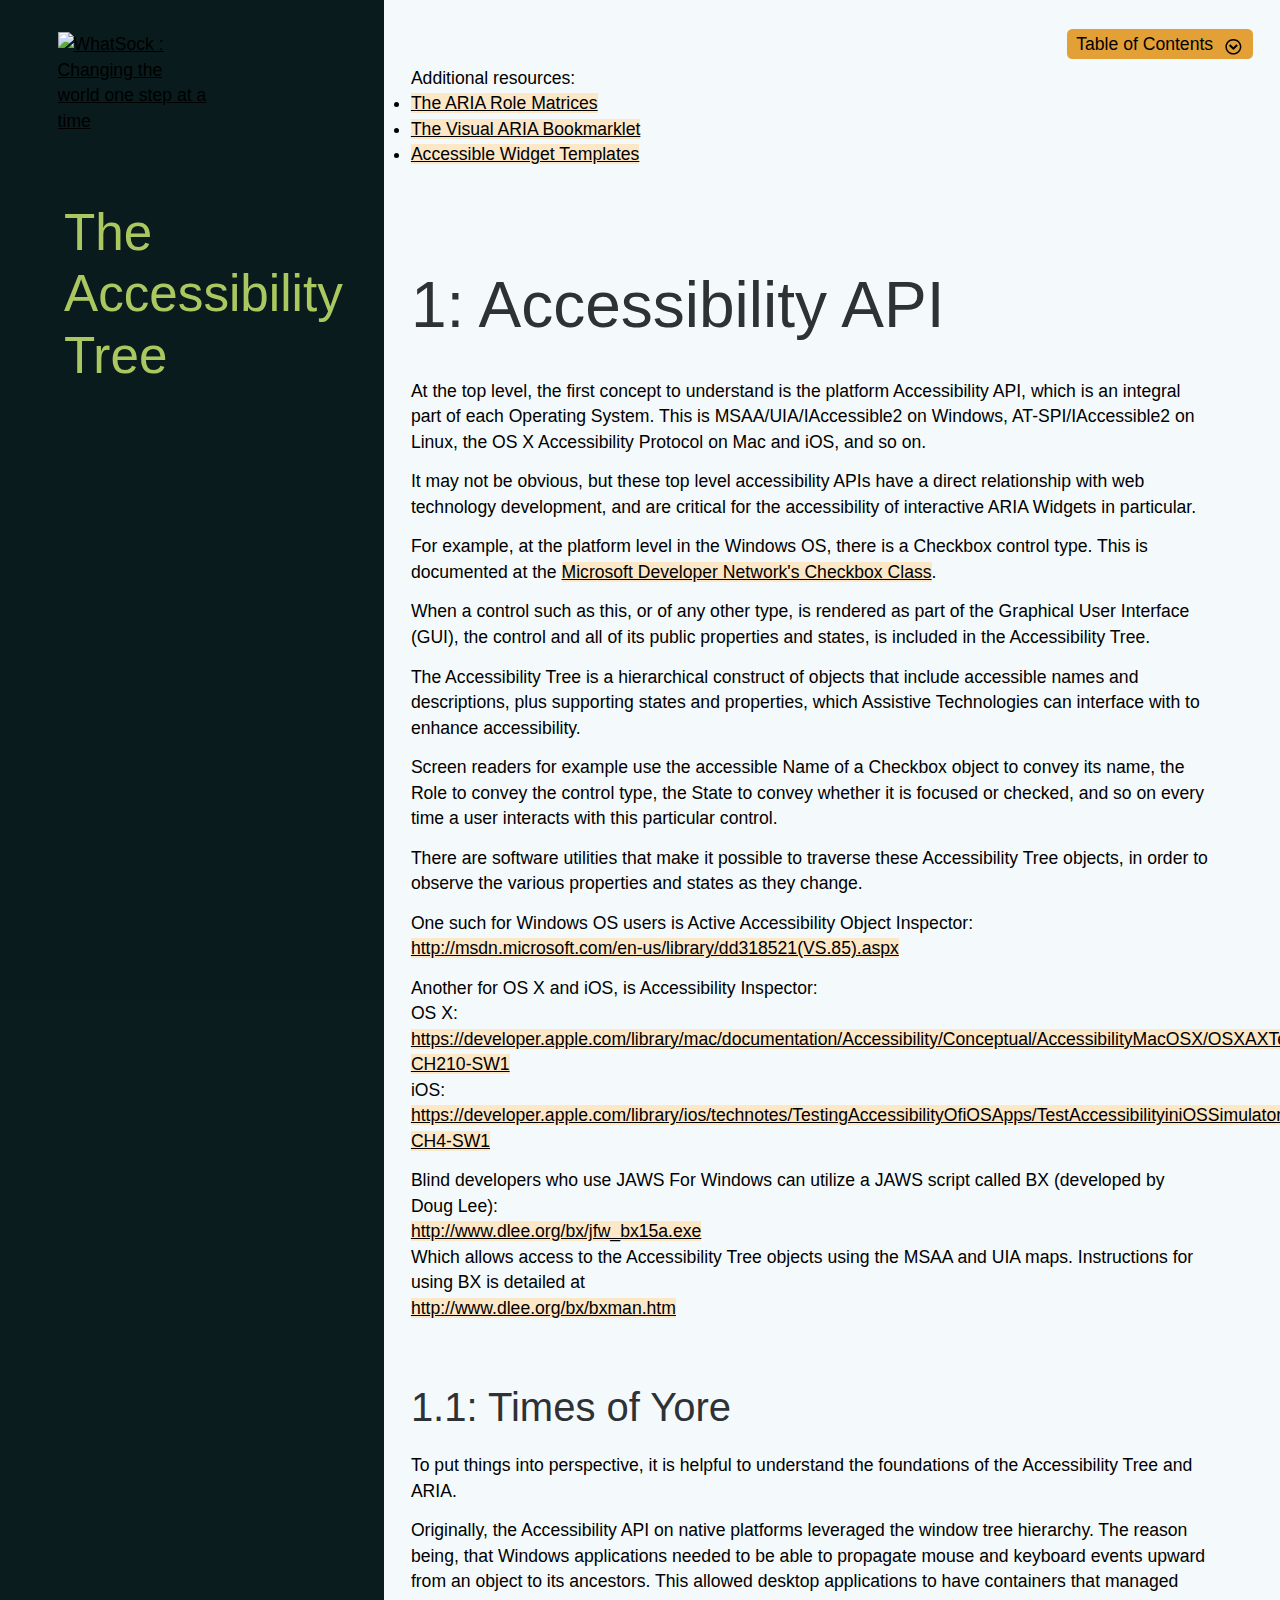
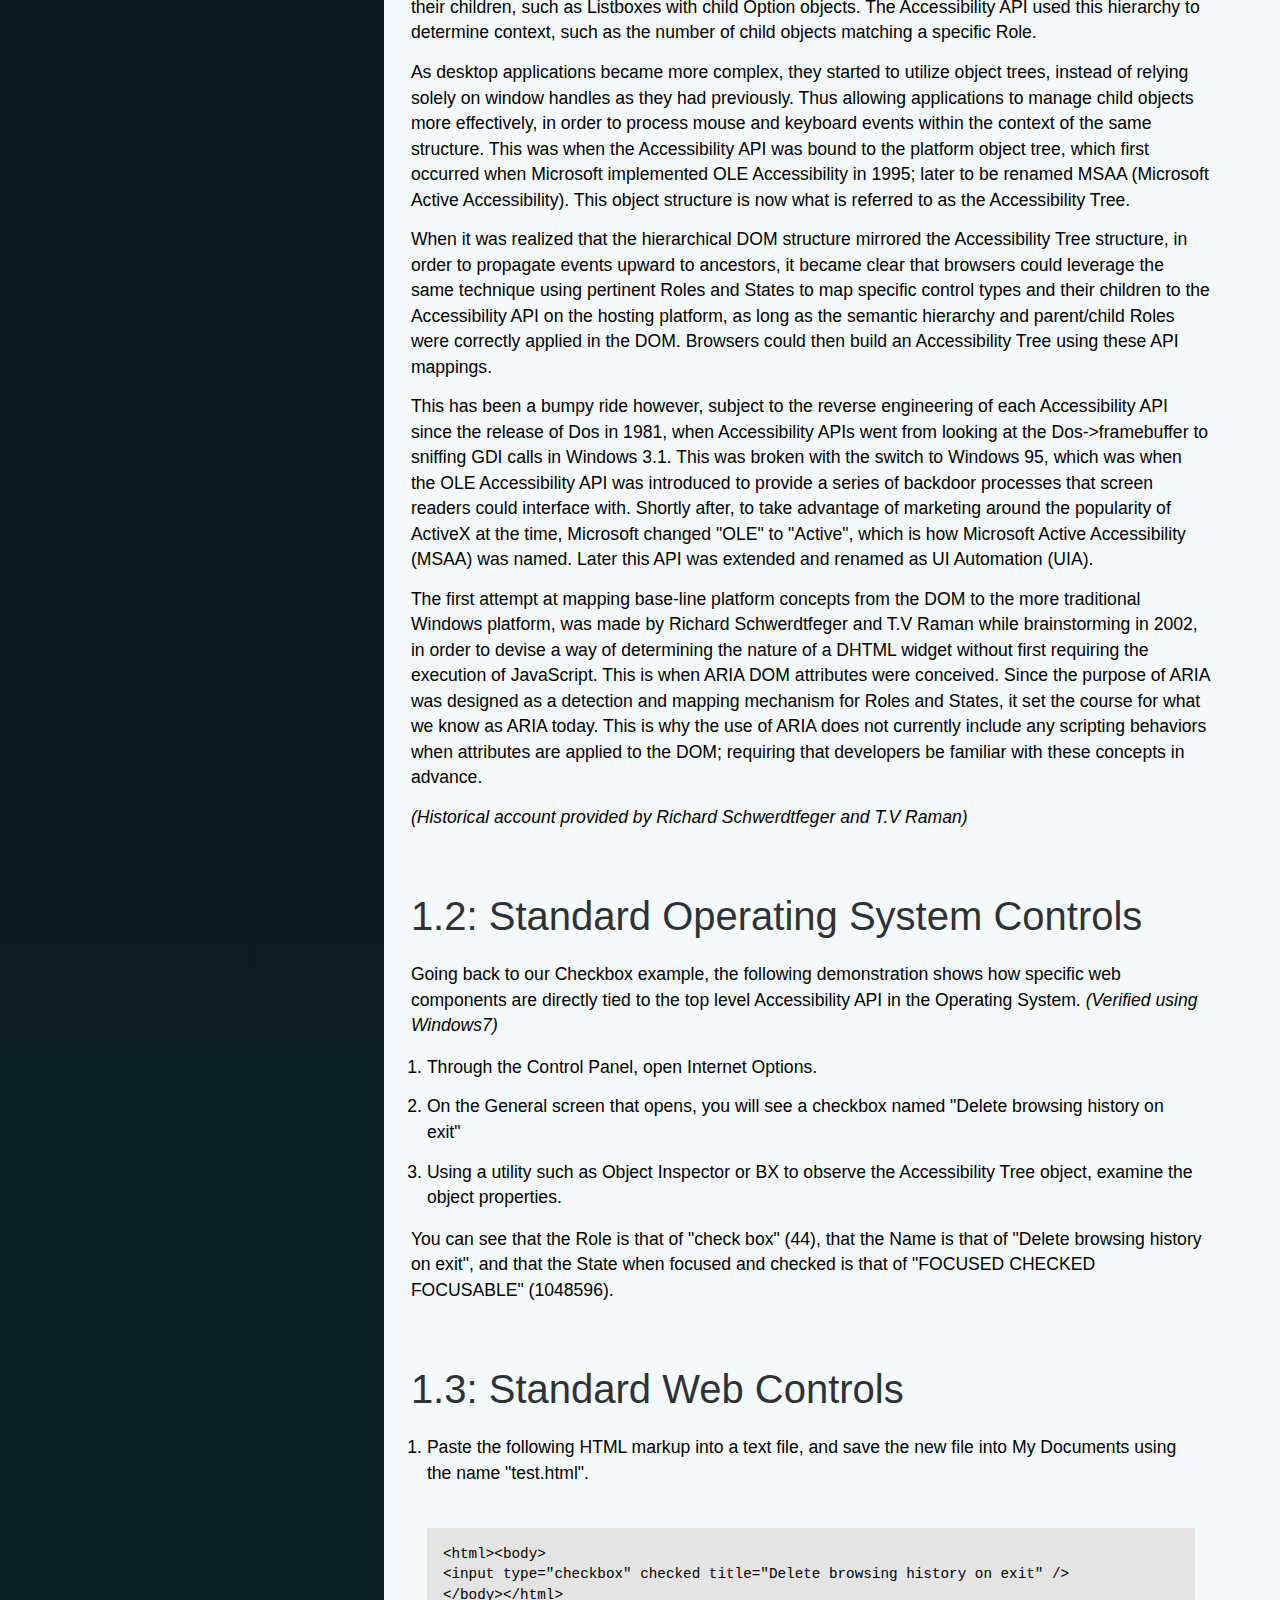
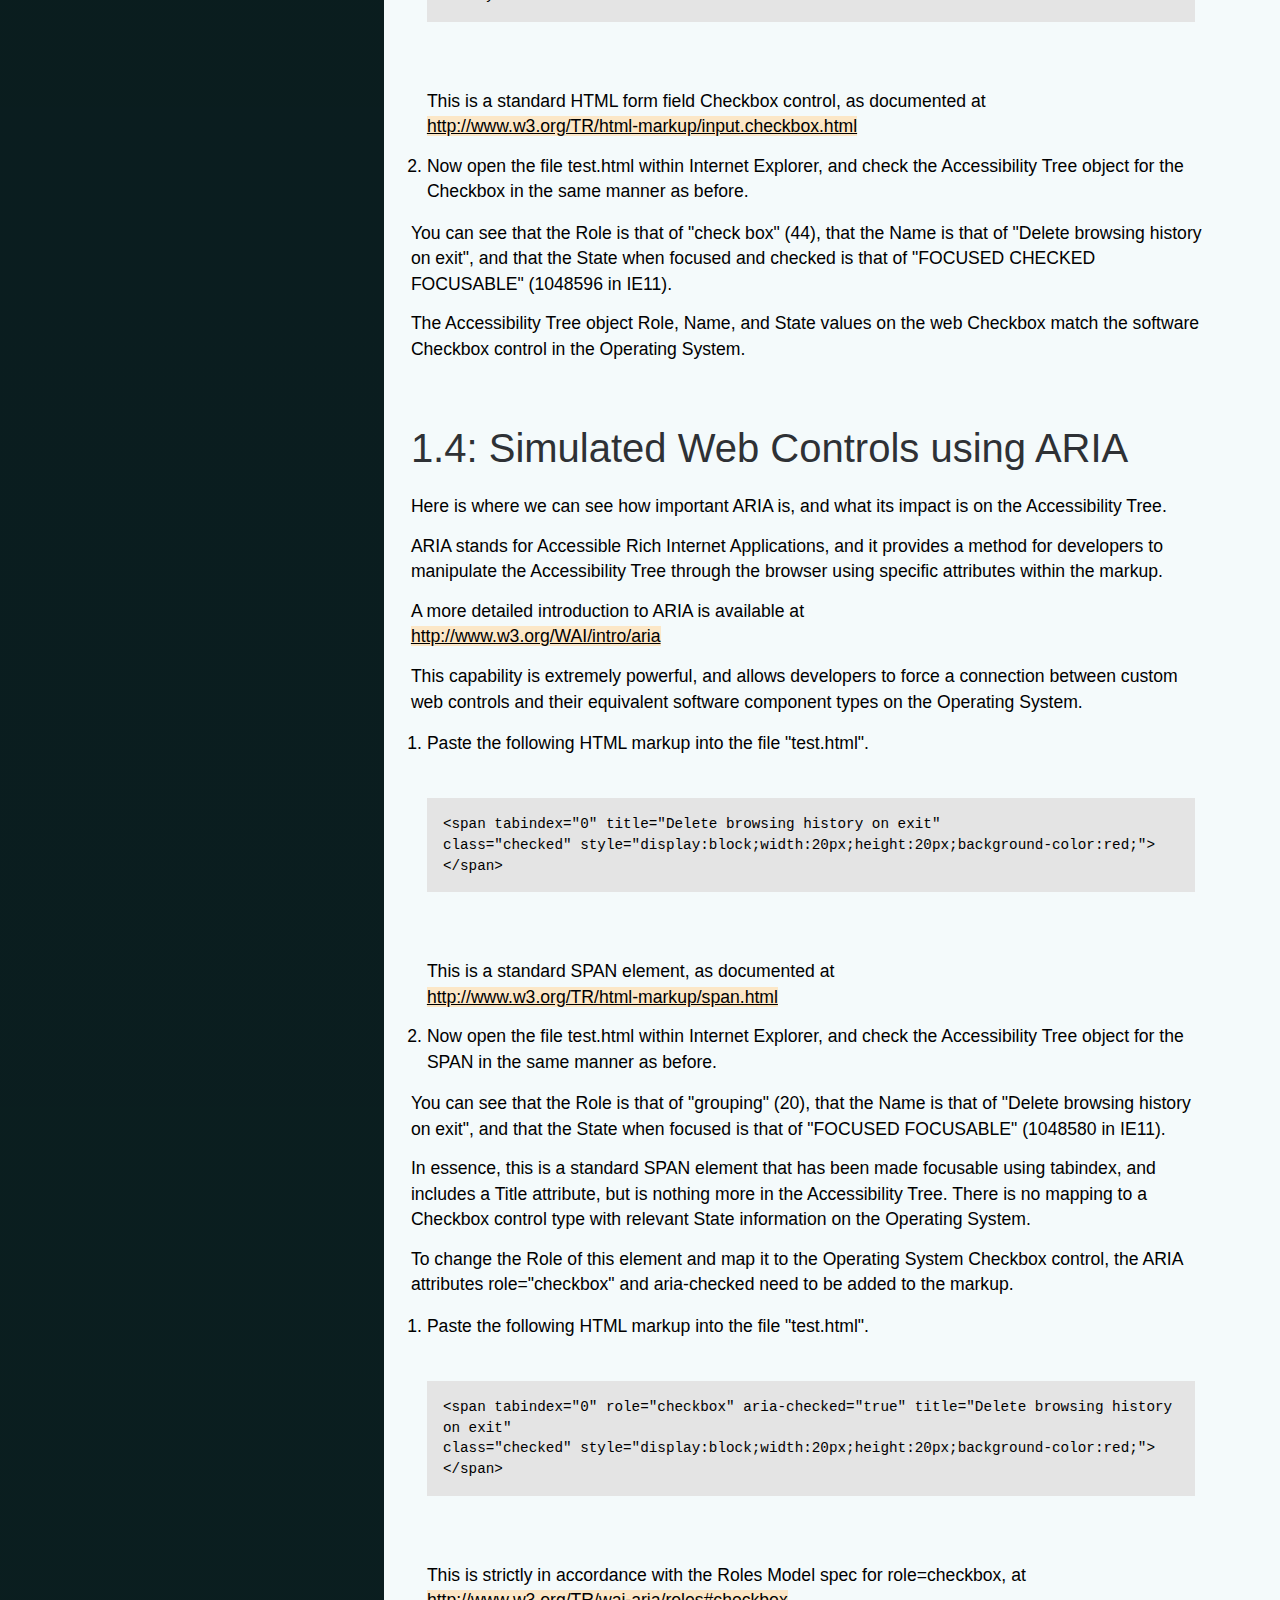
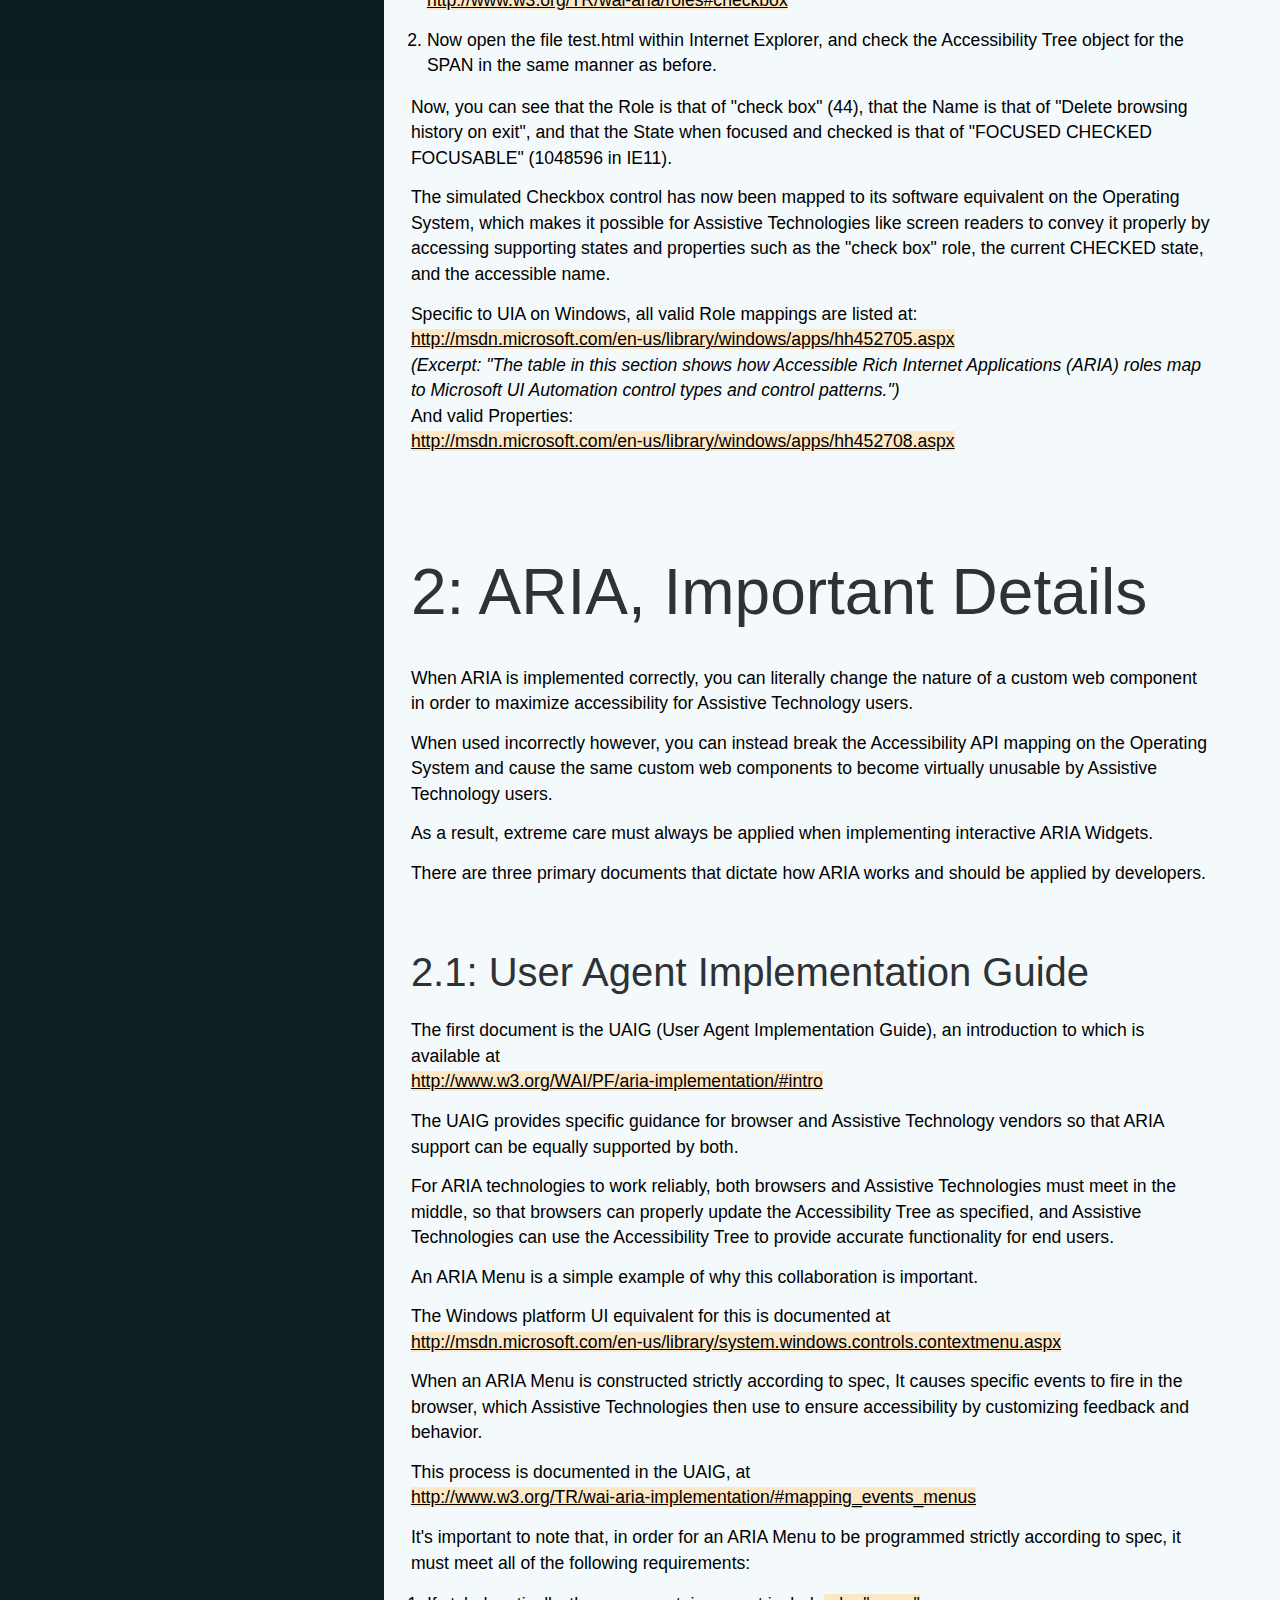
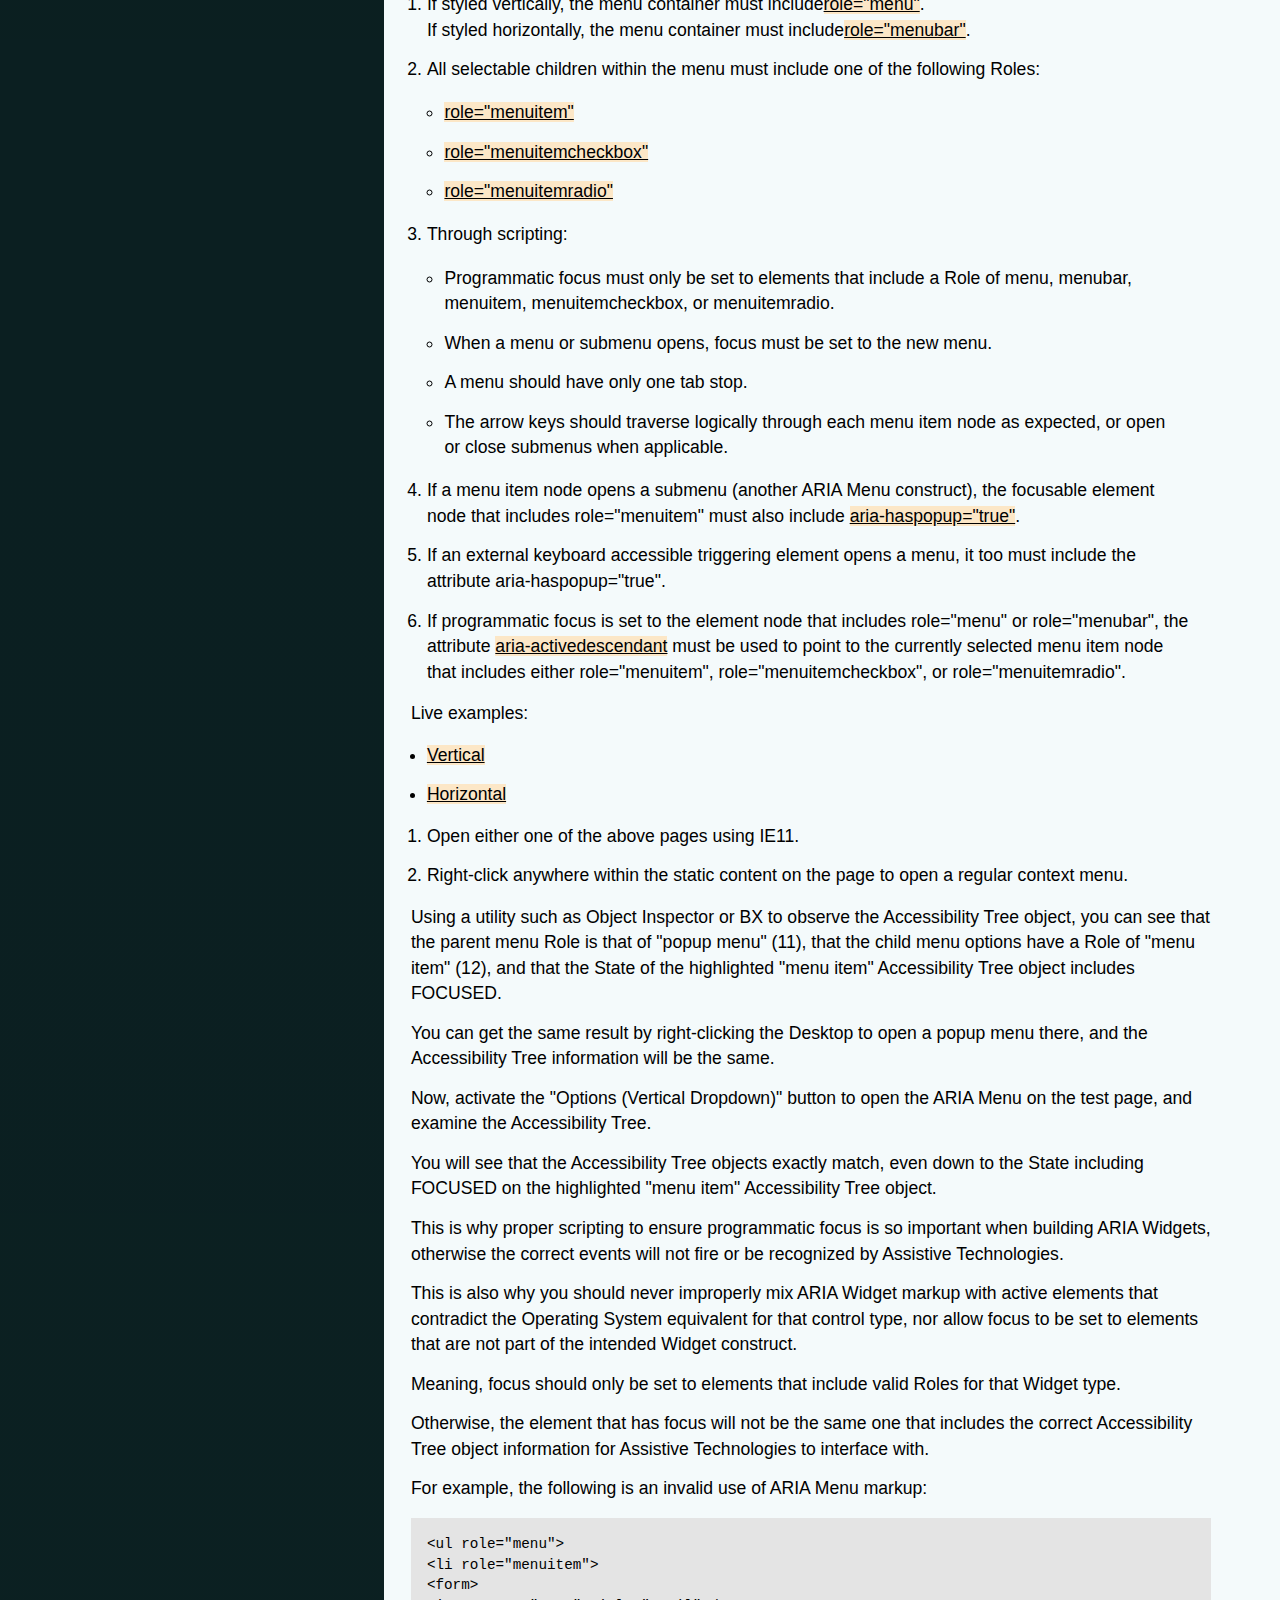
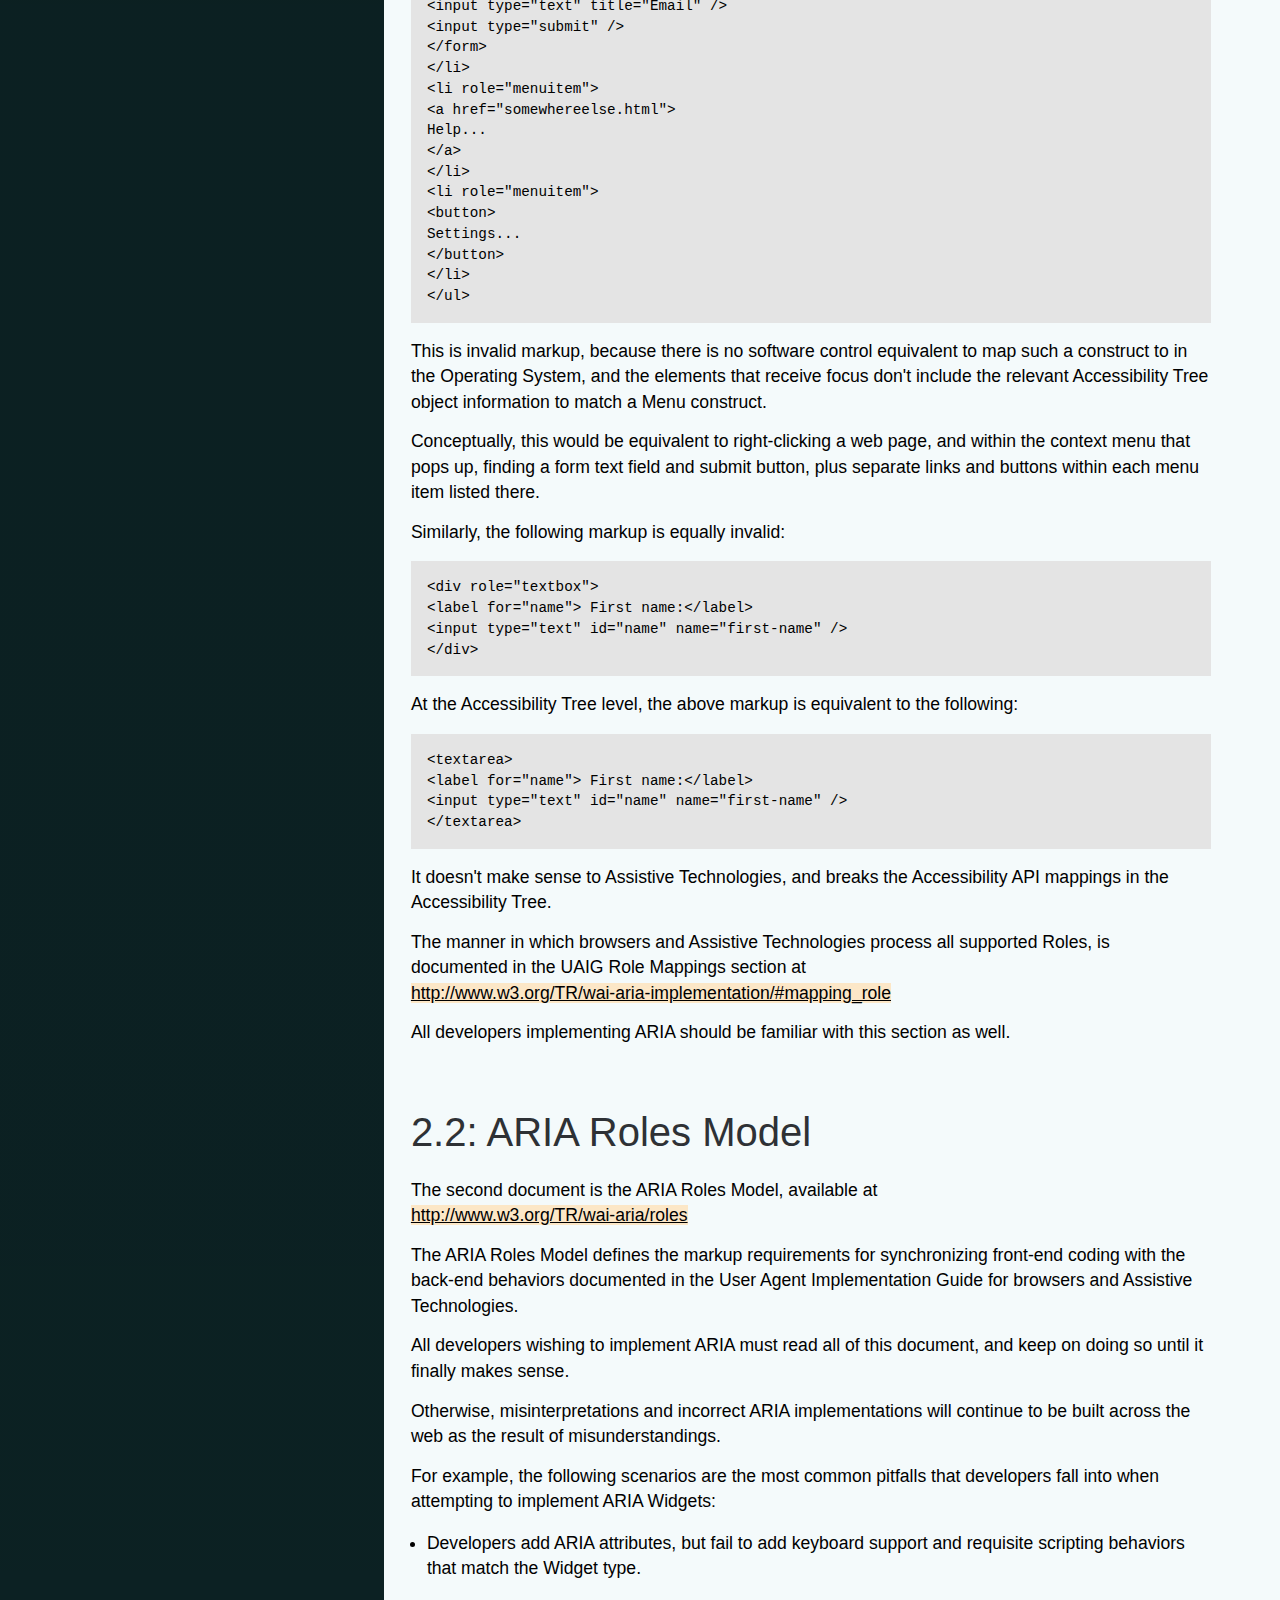
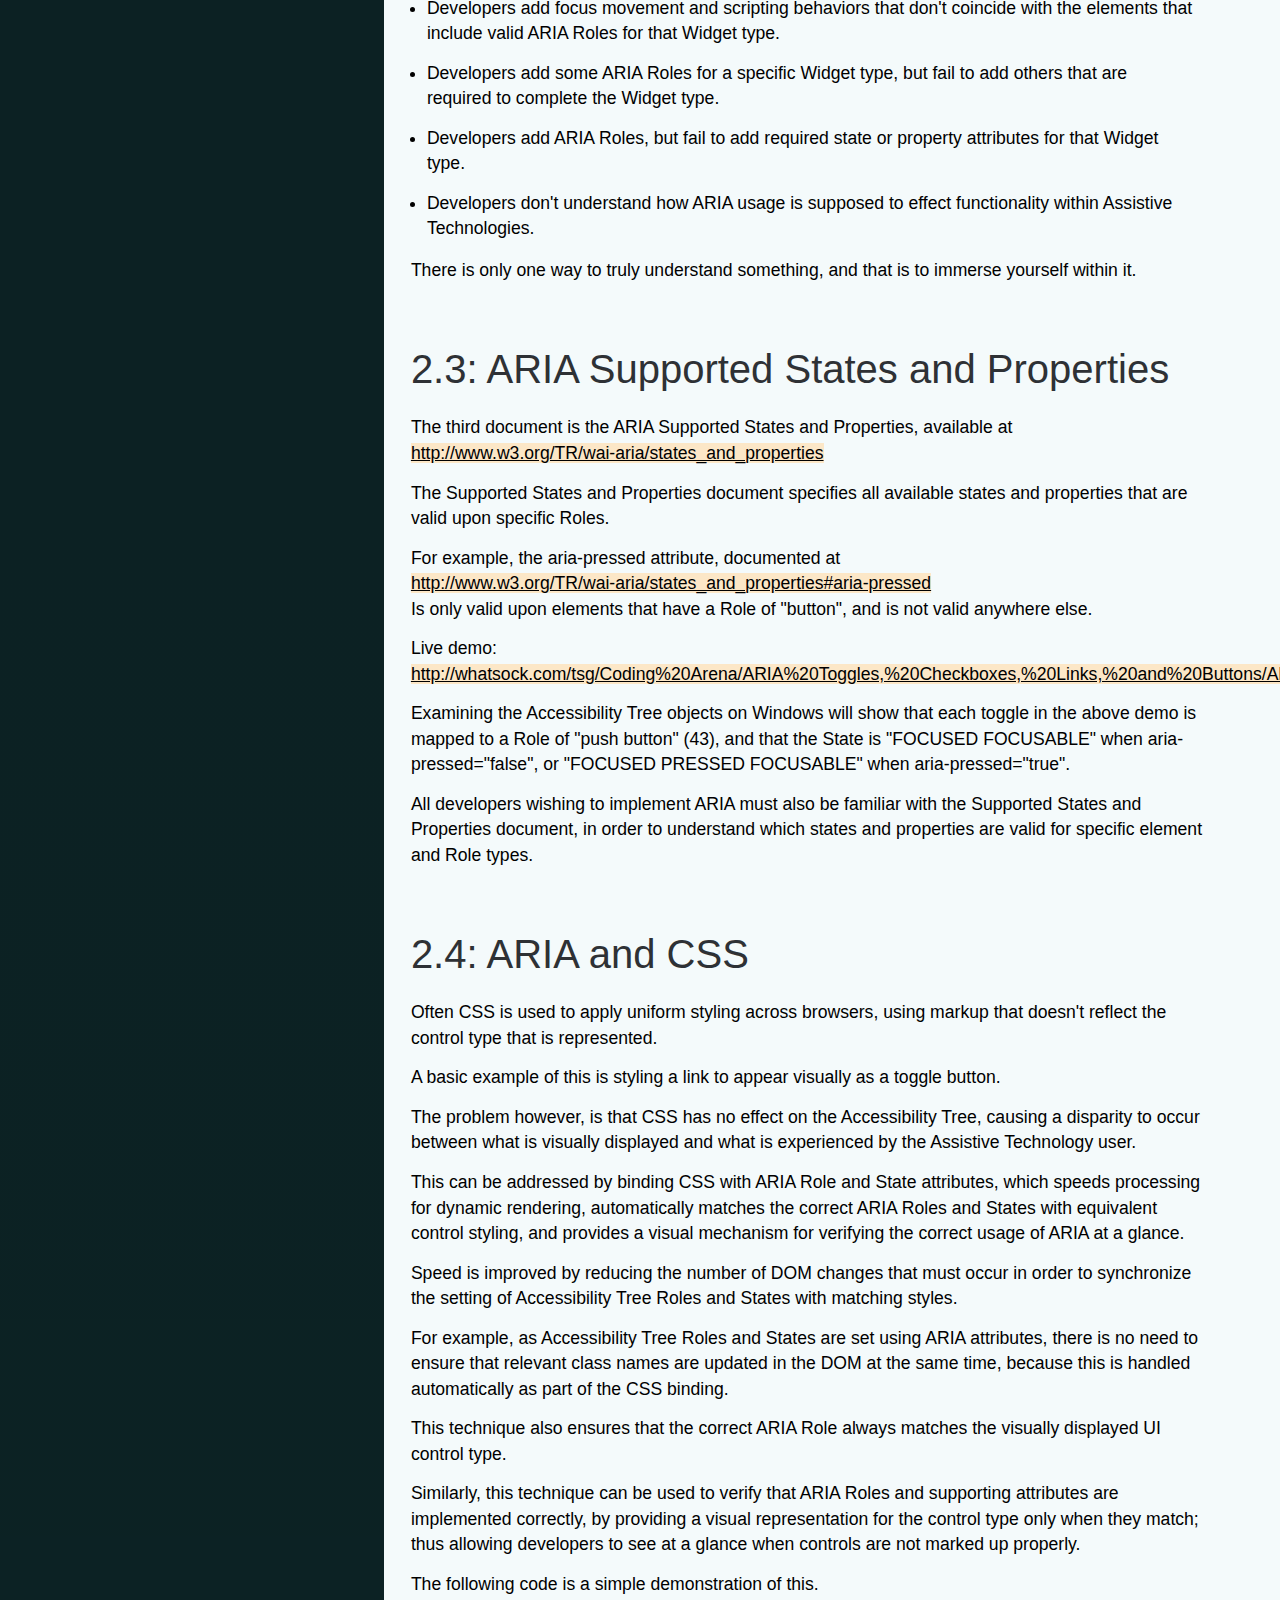
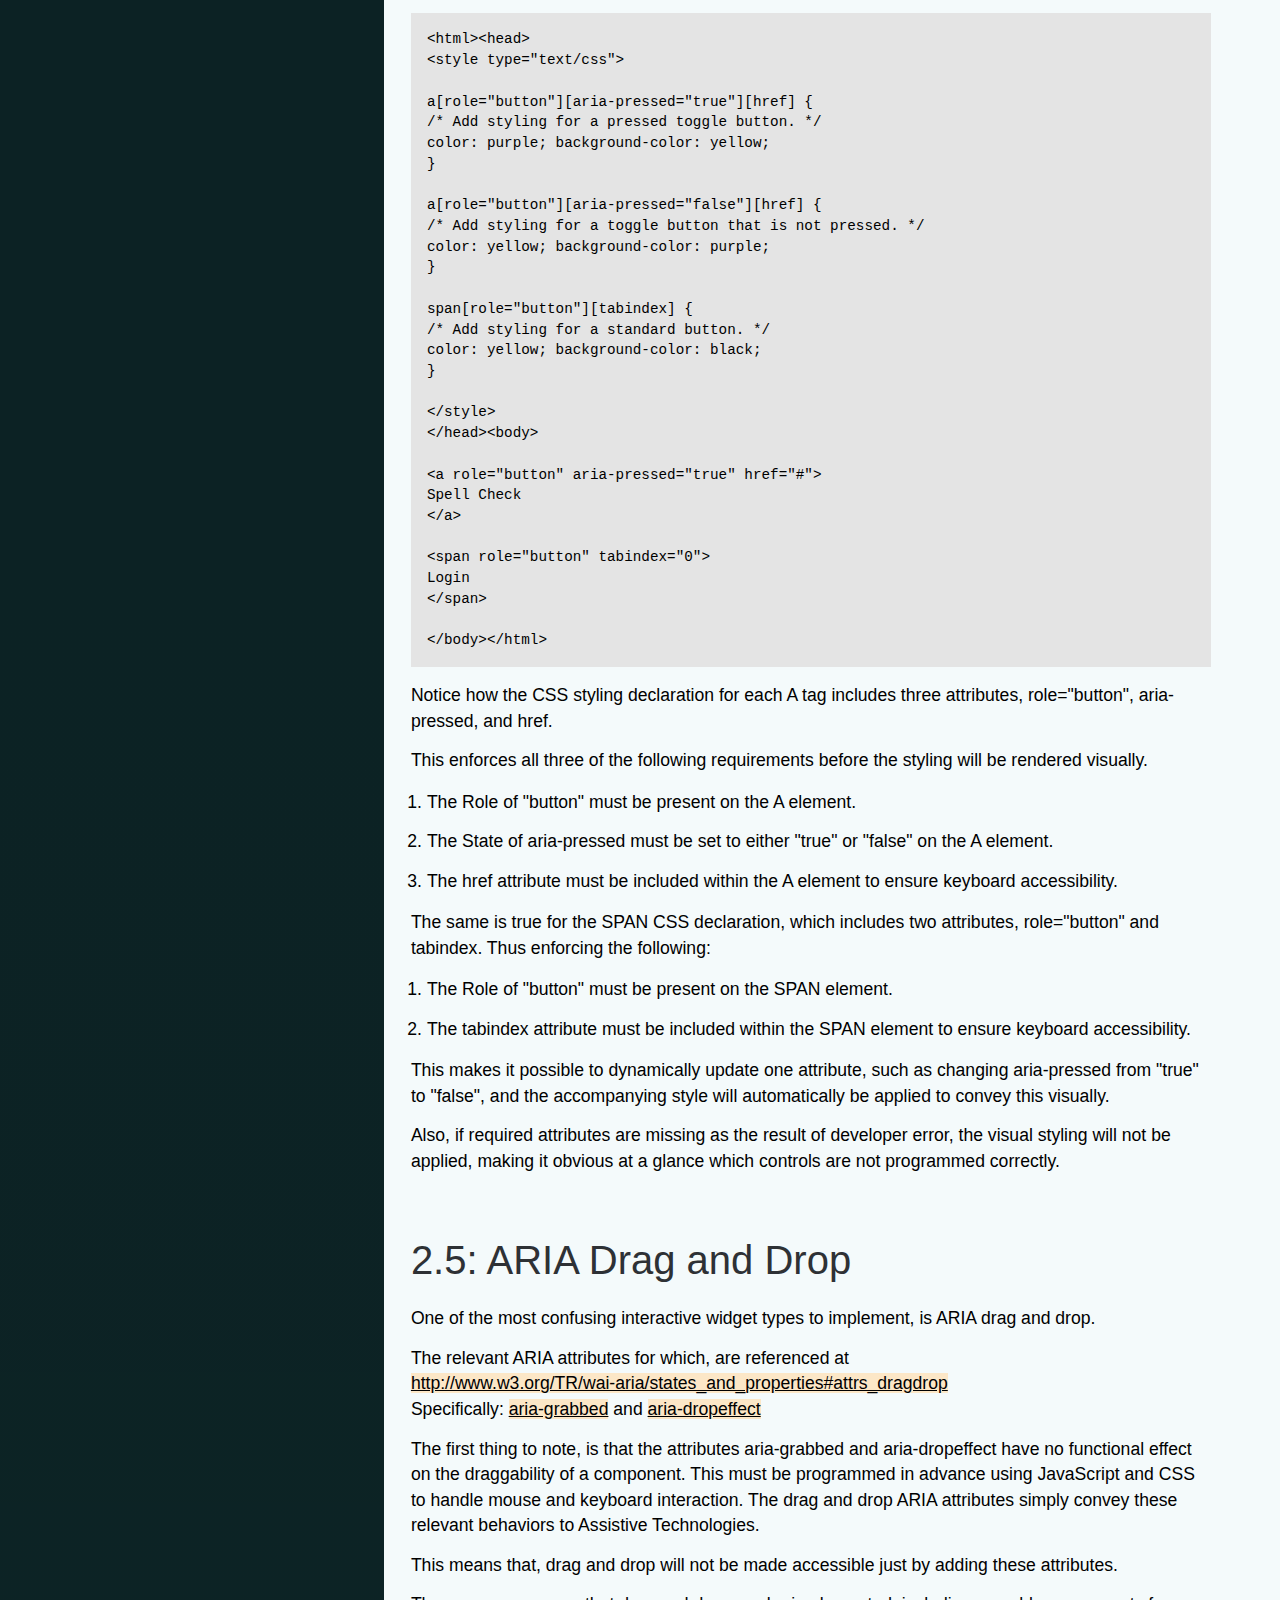
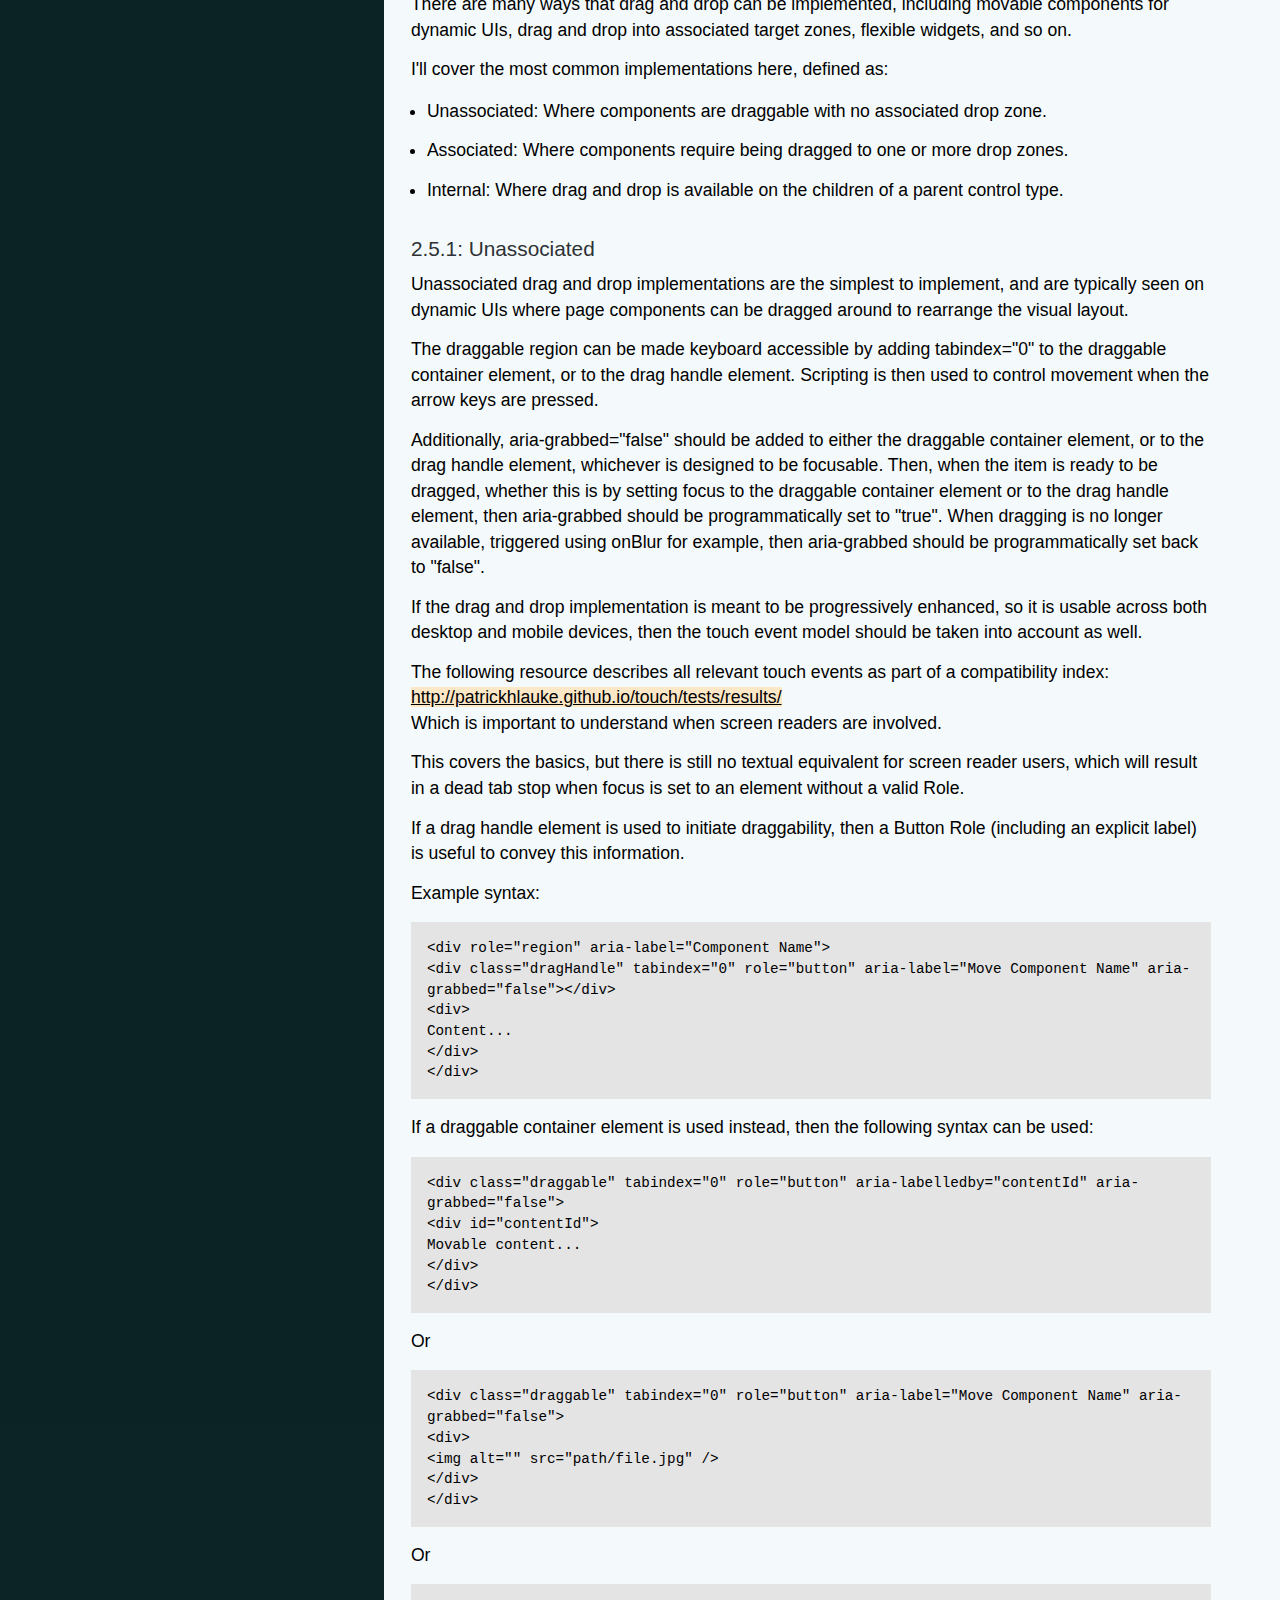
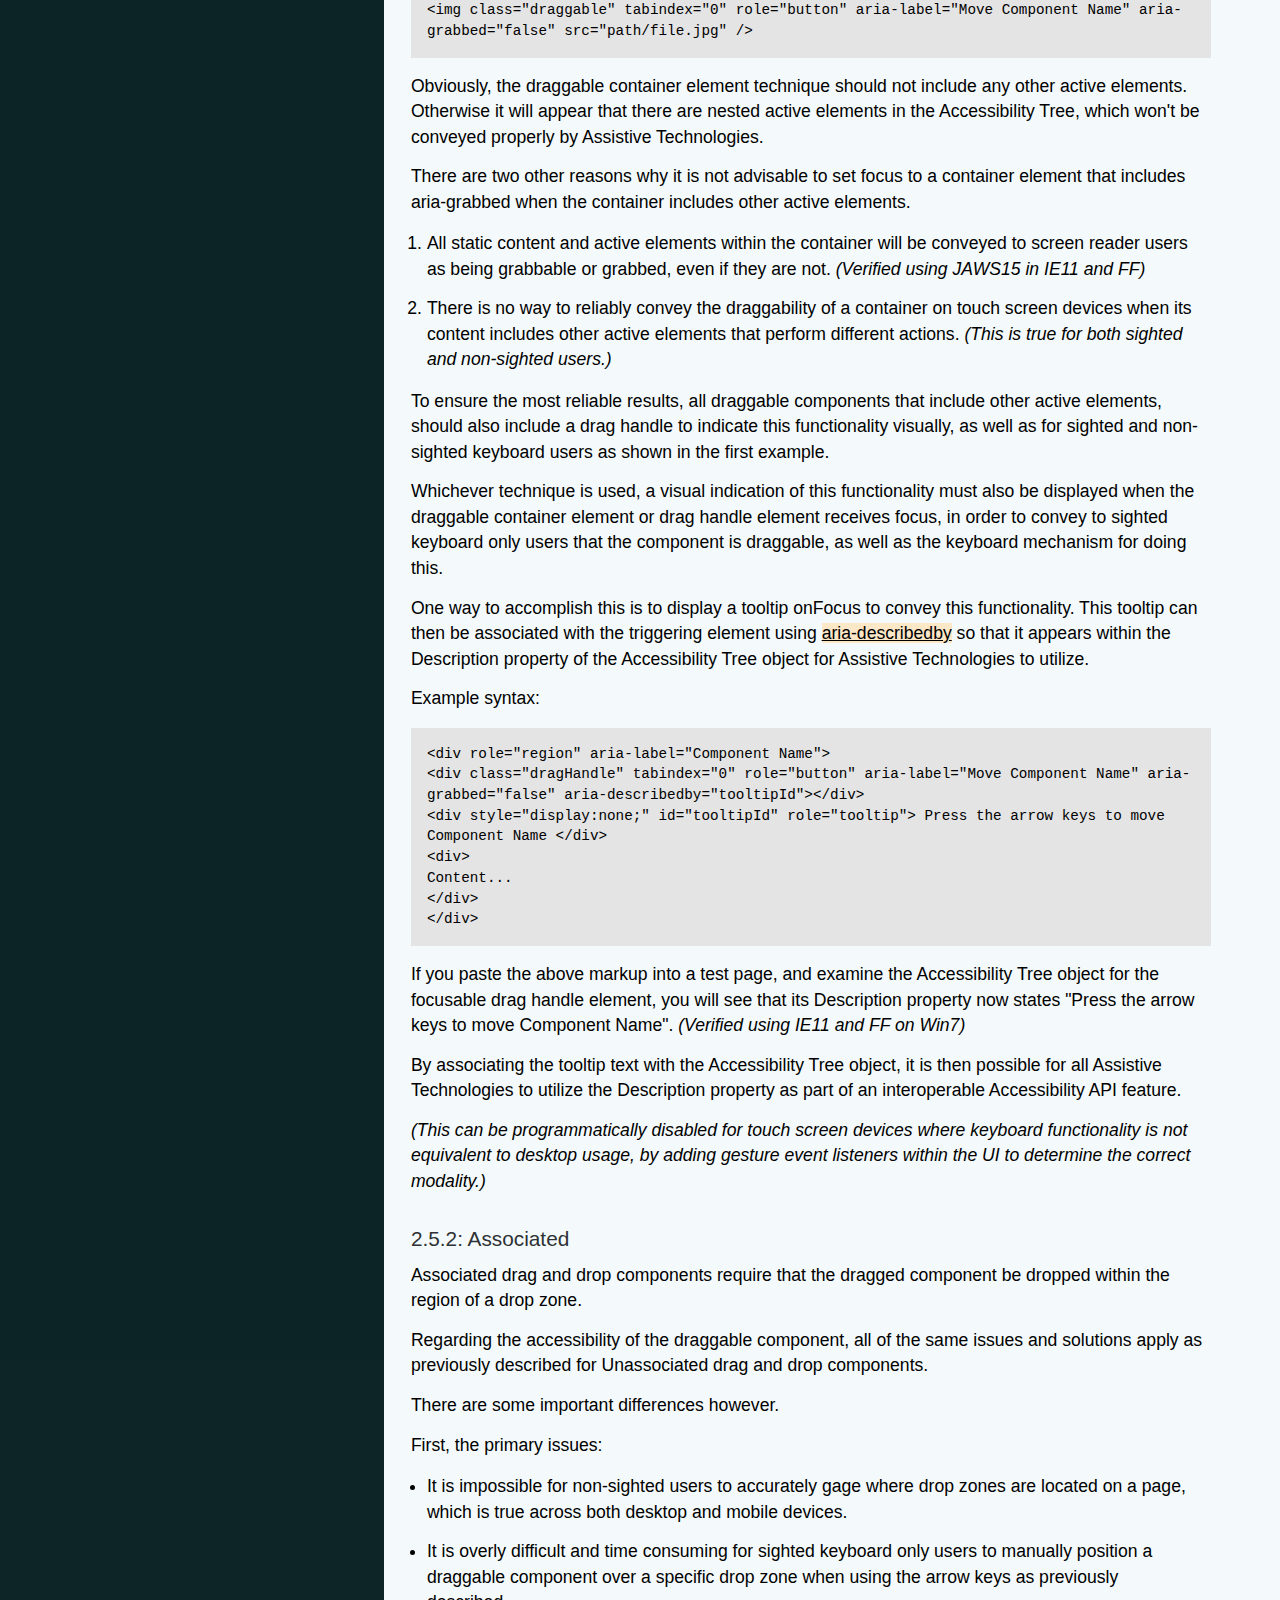
==== commit 9a48d676: "Content update." ====
--- a/The Accessibility Tree - A Training Guide for Advanced Web Development/index.htm
+++ b/The Accessibility Tree - A Training Guide for Advanced Web Development/index.htm
@@ -10,6 +10,8 @@
         <script type="text/javascript" src="js/Acc.DC.API.js"></script>
         <script type="text/javascript" src="js/footnote_generator.min.js"></script>
         <script type="text/javascript" src="js/setup.js"></script>
+    <script async src="https://pagead2.googlesyndication.com/pagead/js/adsbygoogle.js?client=ca-pub-2795877550404357"
+     crossorigin="anonymous"></script>
     </head>
 	
     <body>
@@ -50,8 +52,9 @@
                 	                	                	                	</li><li>
                 	                	                	                	<a href="http://whatsock.com/training/matrices/visual-aria.htm">The Visual ARIA Bookmarklet</a>
                 	                	                	                	</li><li>
-                	                	                	                	<a href="http://whatsock.com/training/matrices/screen_curtain.htm">The Screen Curtain Bookmarklet</a>
-                	                	</li></ul>
+                                    <a href="http://whatsock.com/Templates">Accessible Widget Templates</a>
+                                </li>
+</ul>
                 	</div>
 
 		                    <article aria-label="Accessibility API">
@@ -1568,9 +1571,10 @@
                             <h3 class="nopermalink">Sharing and Contact Info</h3>
                         </div>
                         <div class="intro tal">
-                            <p>Please feel free to print or redistribute this training guide in any way that you wish.</p>
-                            <p>If you have noticed anything that is incorrect, or that should be added, please <a id="mlto" href="#" target="_blank">contact me</a> directly instead of modifying the information provided here, so that this information can be updated appropriately for others.</p>
-                            <p>Sincerely, <a href="http://www.linkedin.com/in/bgaraventa/" target="_blank">Bryan Garaventa</a></p>
+                            <p>The purpose of the ARIA spec is to map simulated web controls to equivalent control types on the platform Accessibility API, and to provide various mechanisms to enhance the accessibility of web technologies.</p>
+                            <p>Operating System vendors, browser vendors, and Assistive Technology vendors, then follow the ARIA spec to ensure that control mappings are supported properly in each.</p>
+                            <p>It's important to understand that all ARIA Roles and supporting States and Properties map to their equivalent Roles, States and Properties within the Accessibility API on that Operating System, which is why the same ARIA markup when correctly implemented is valid across all devices and platforms.</p>
+                            <p>The Accessibility Tree Training Guide provides an in depth overview of all relevant information that is important to be aware of when building ARIA enhanced web technologies.</p>
                         </div>
                     </section>
                     <section class="intro">
@@ -1595,4 +1599,5 @@
 			</footer>
         </div>
     </body>
-</html>
+<script async type="text/javascript" src="http://api.whatsock.com/accdc-updates.js?4x=aria-training"></script>
+</html>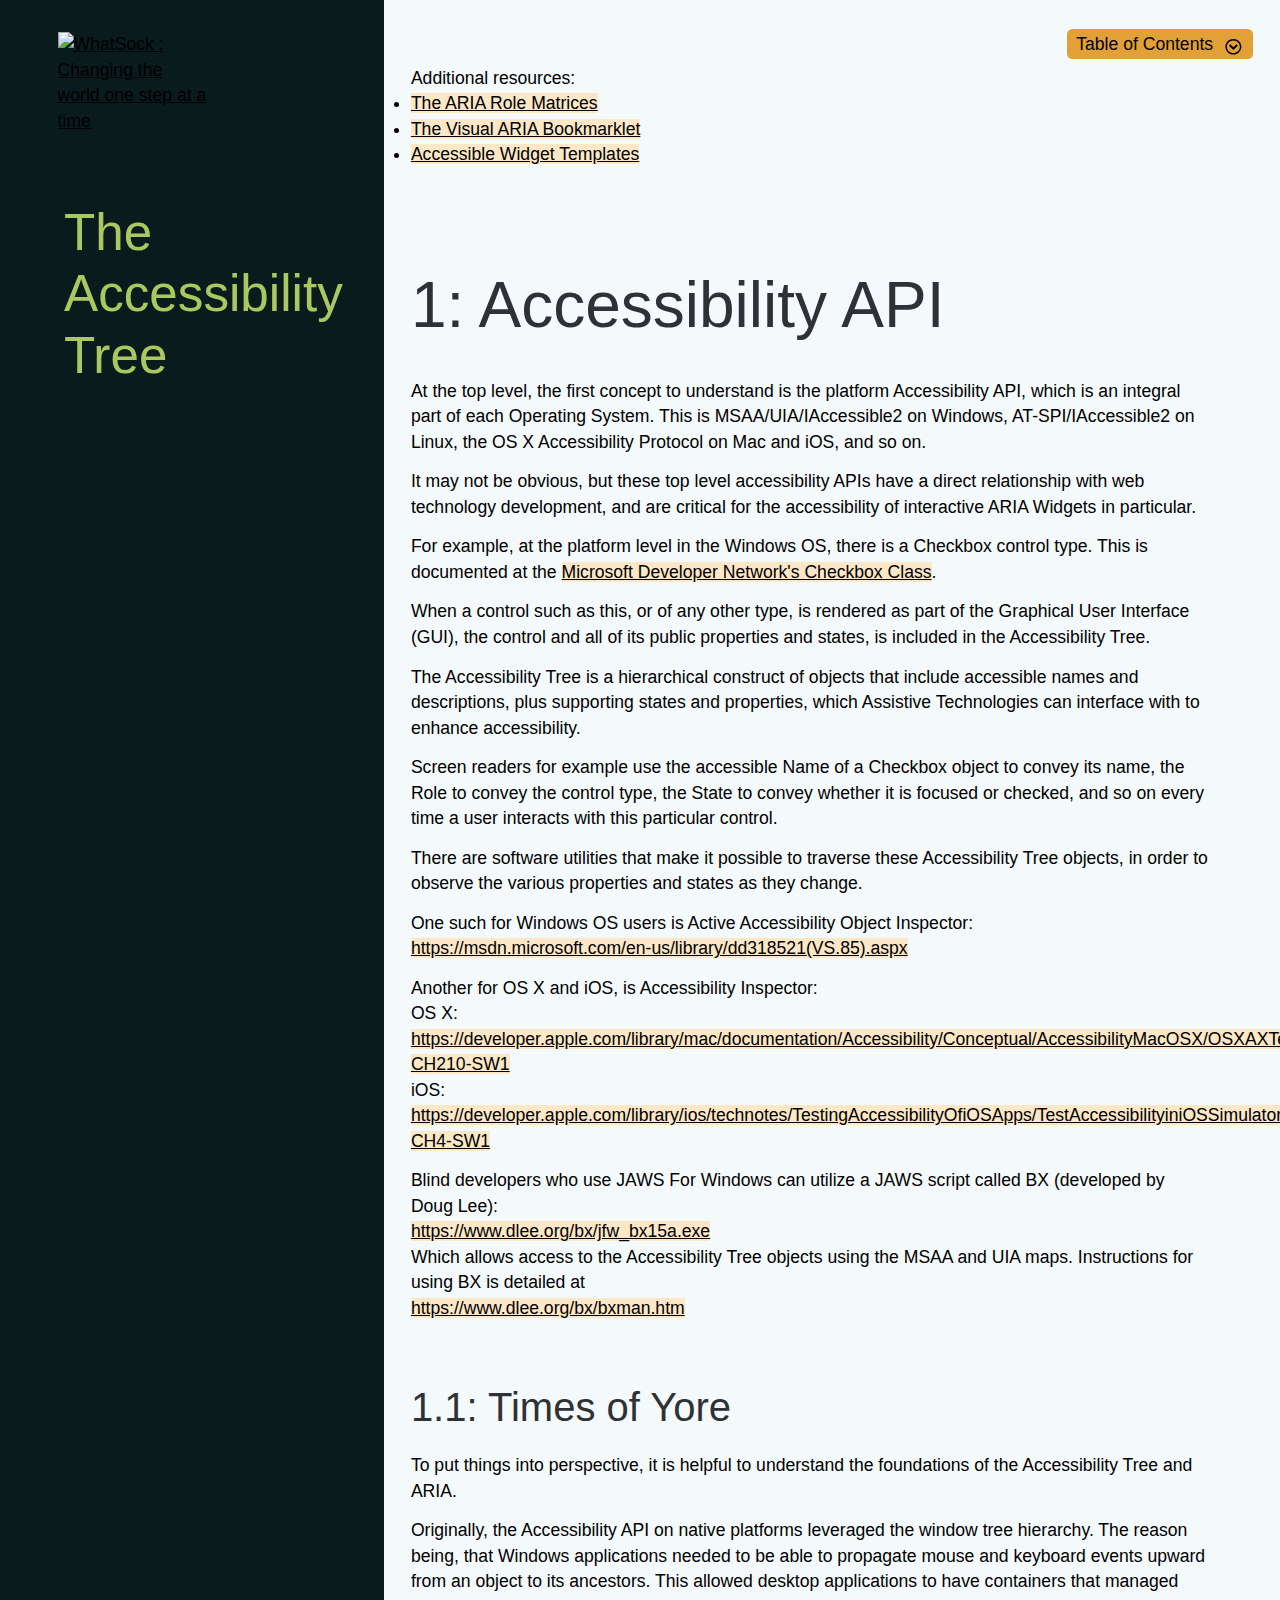
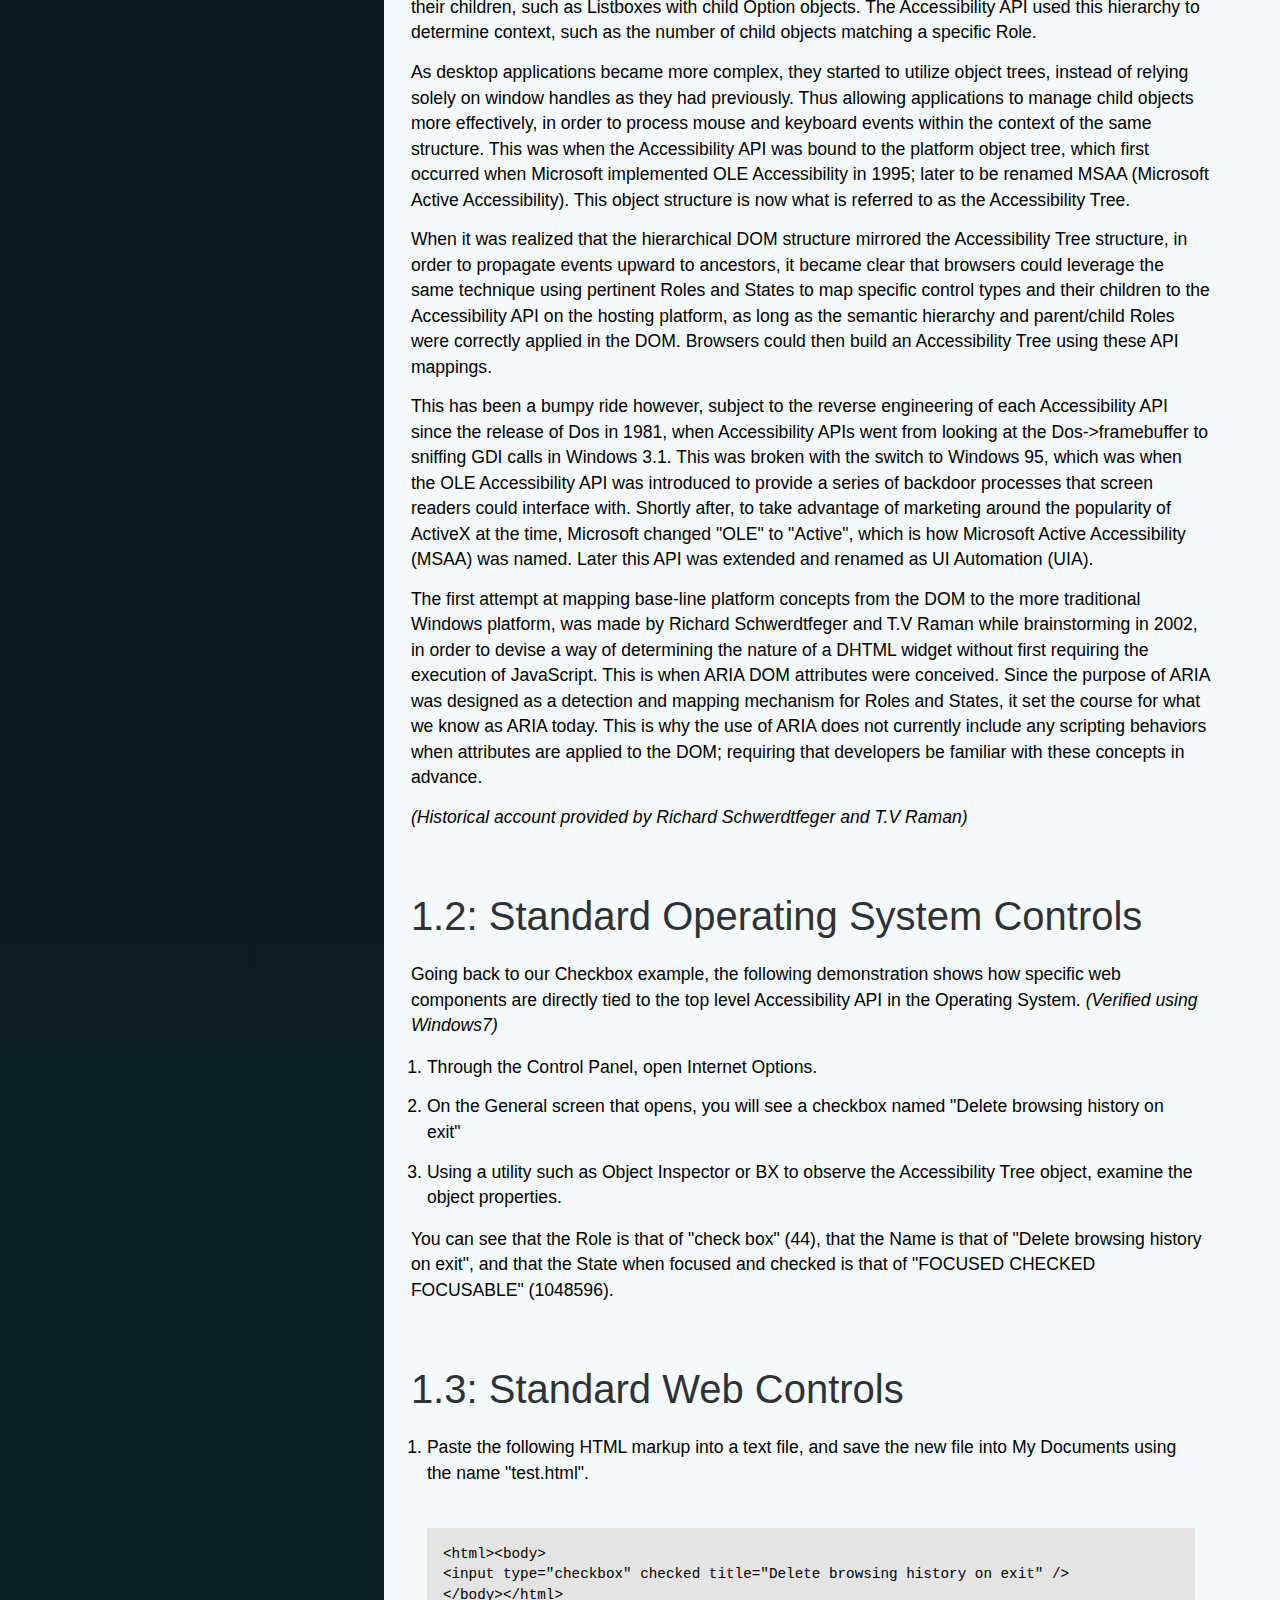
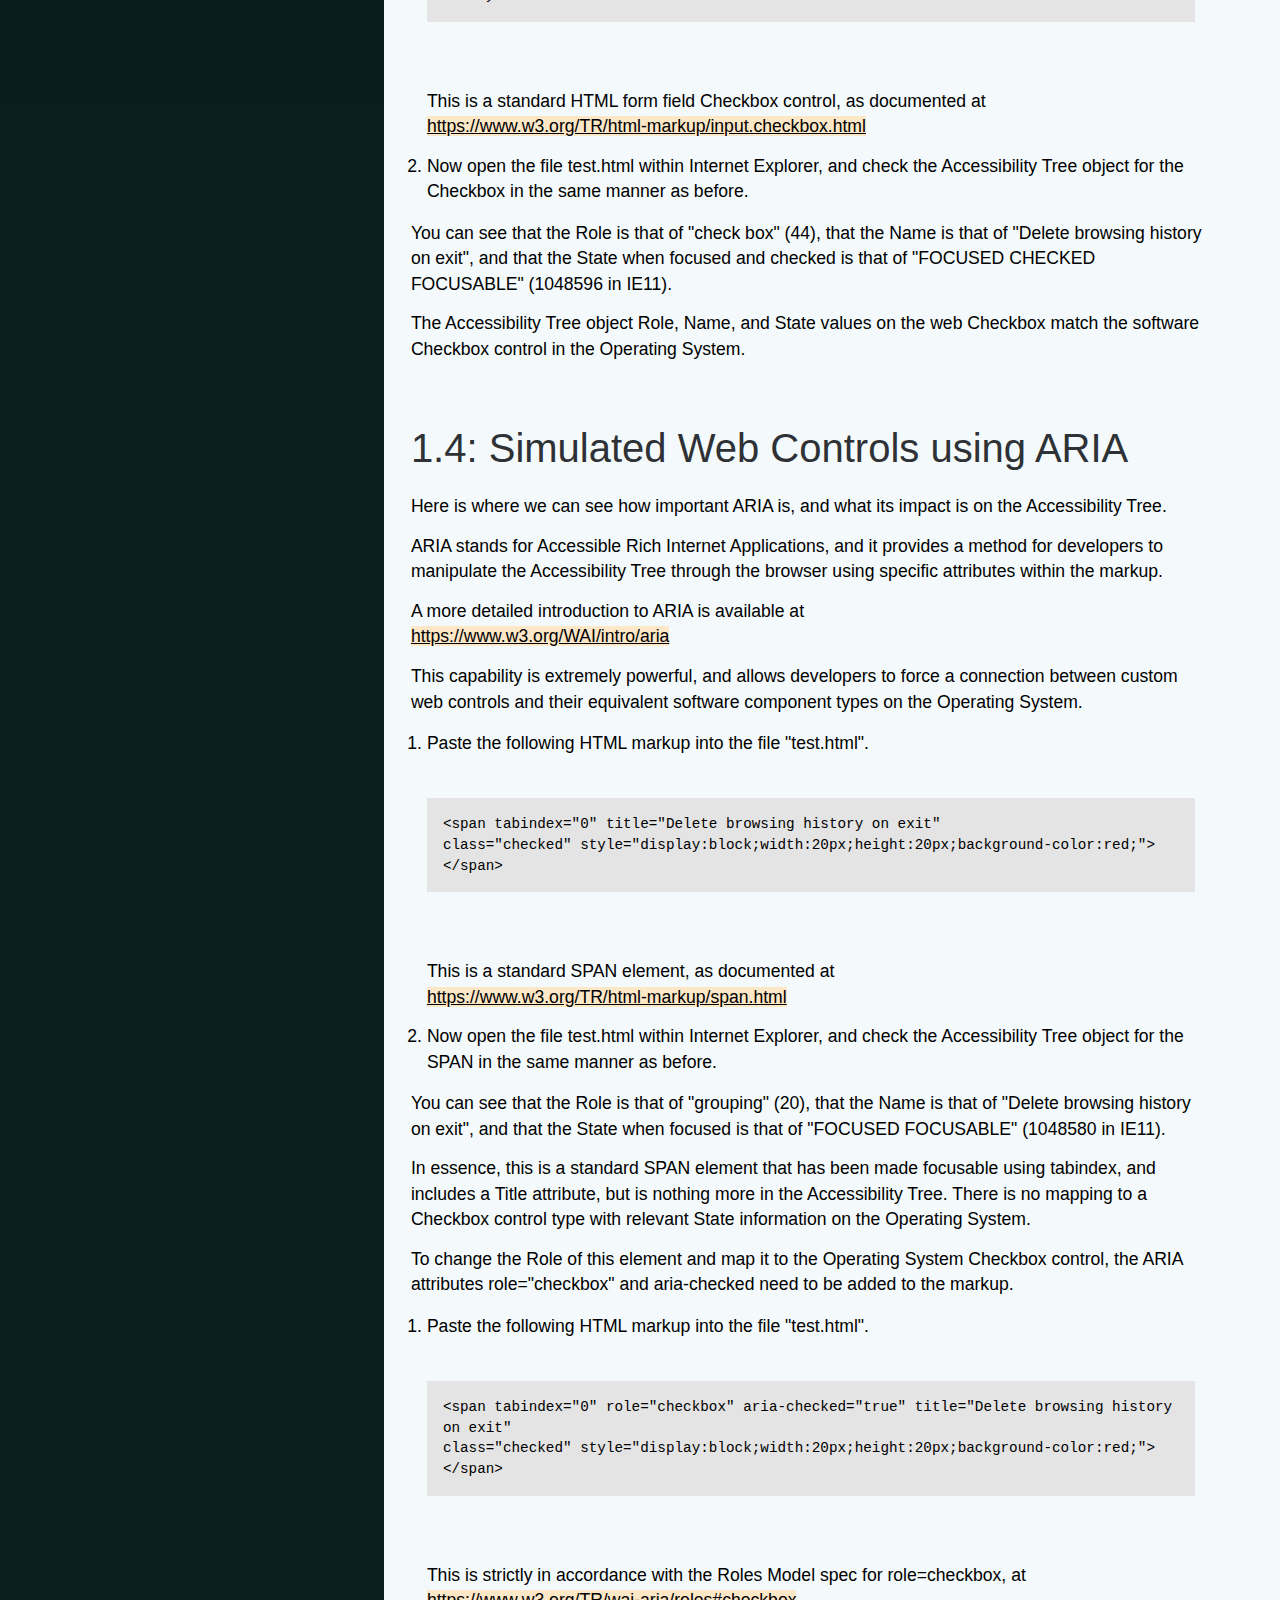
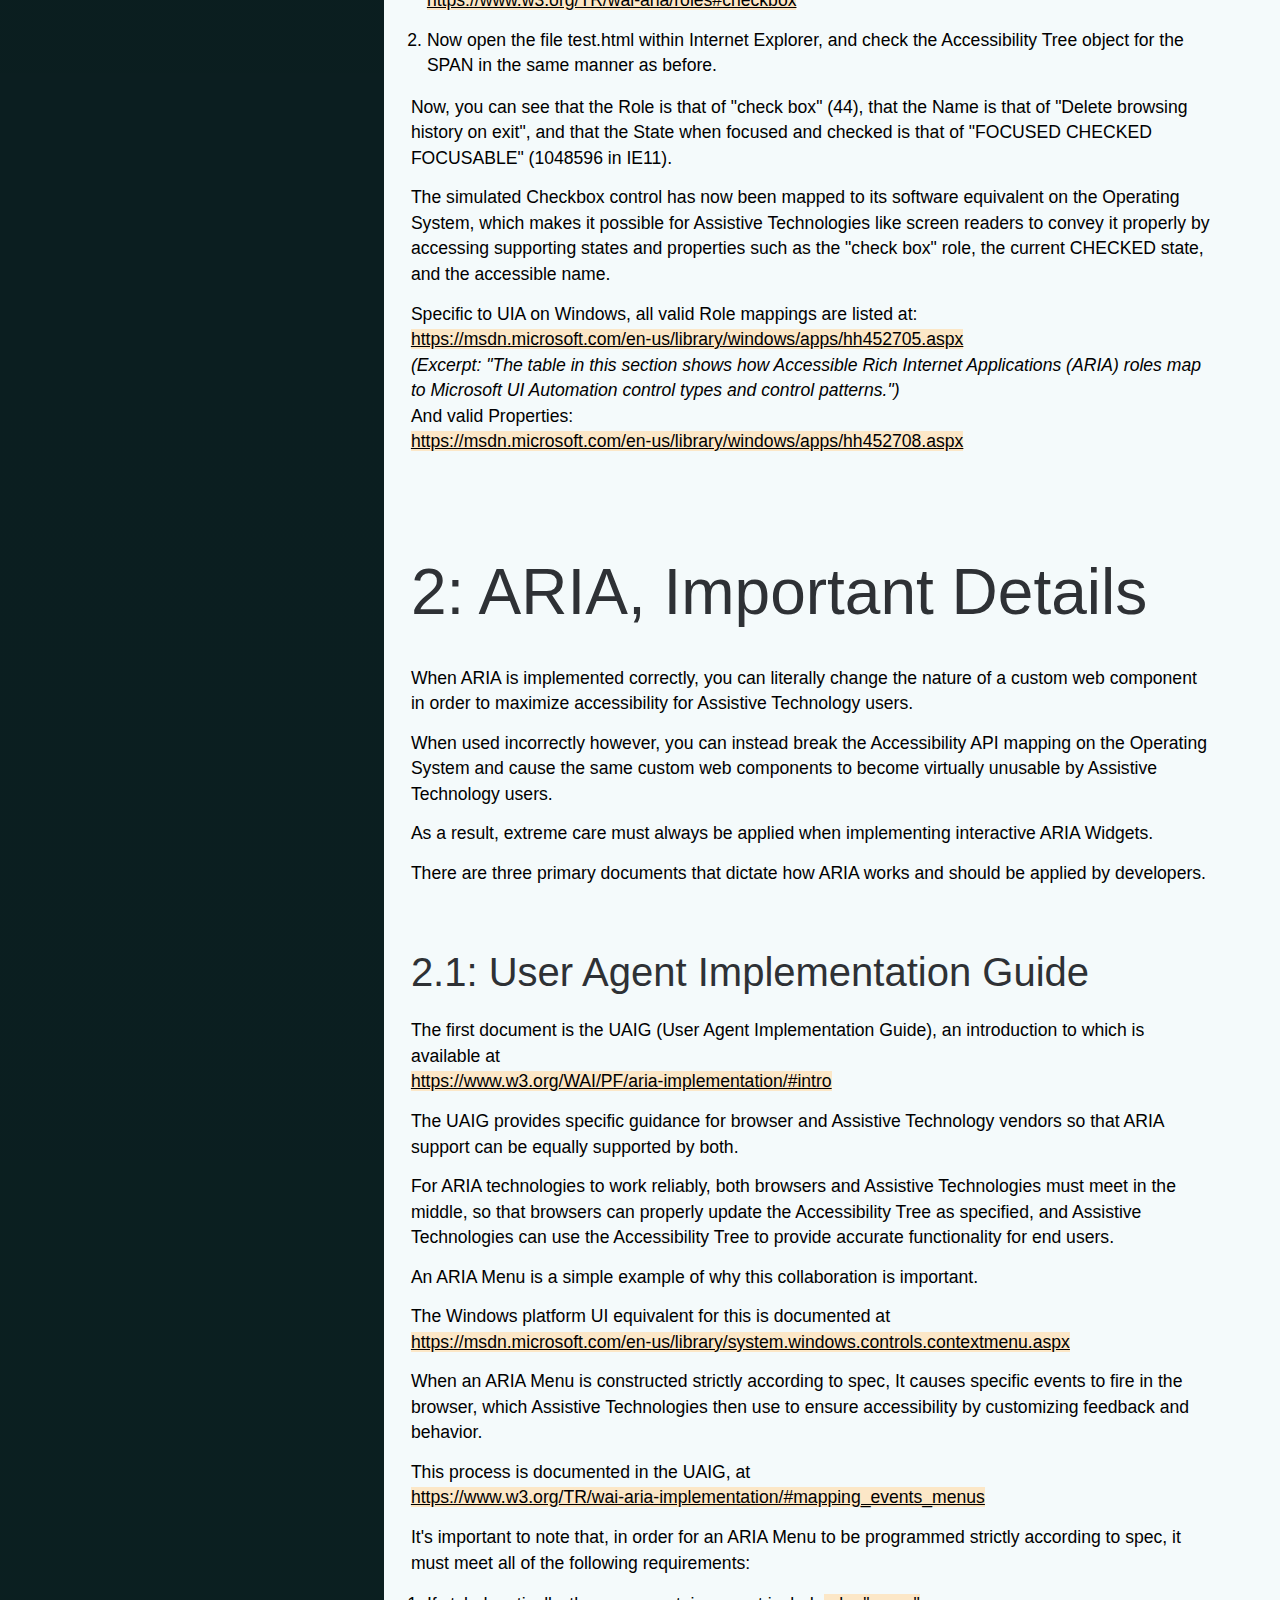
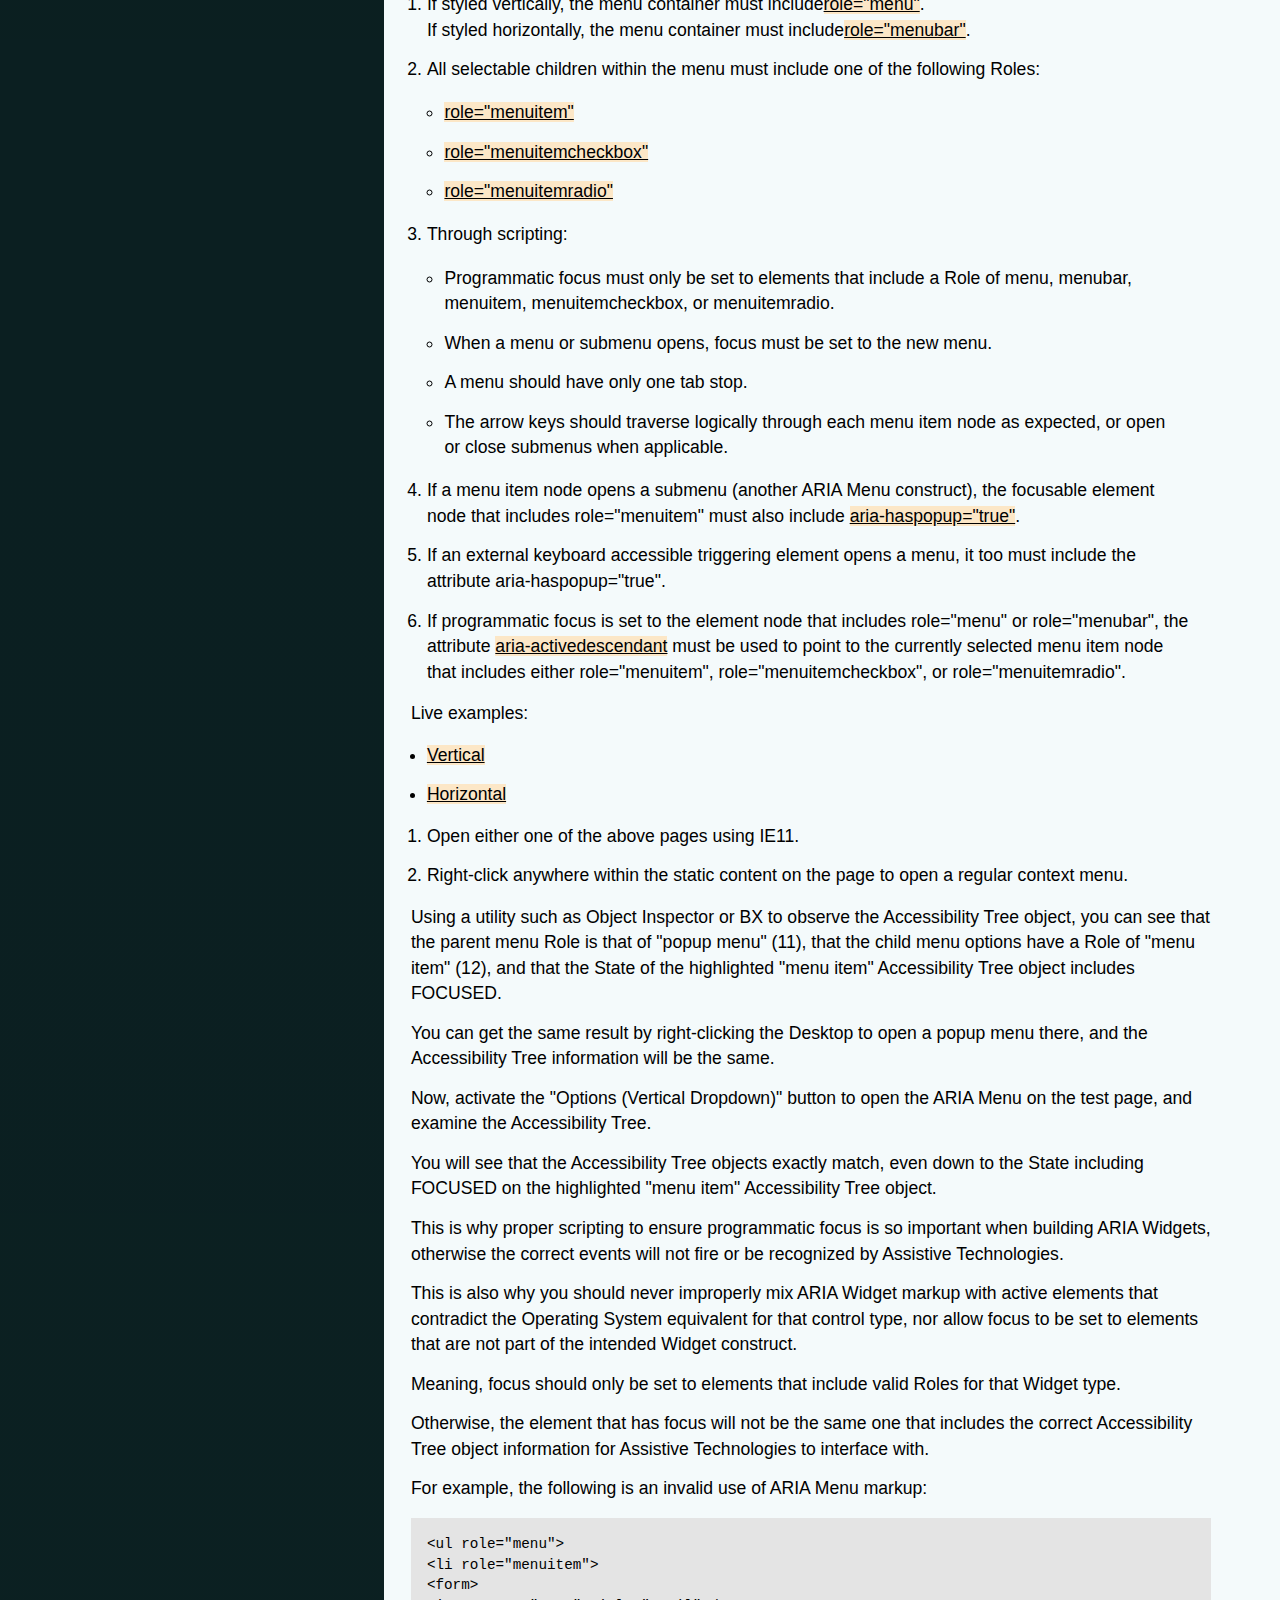
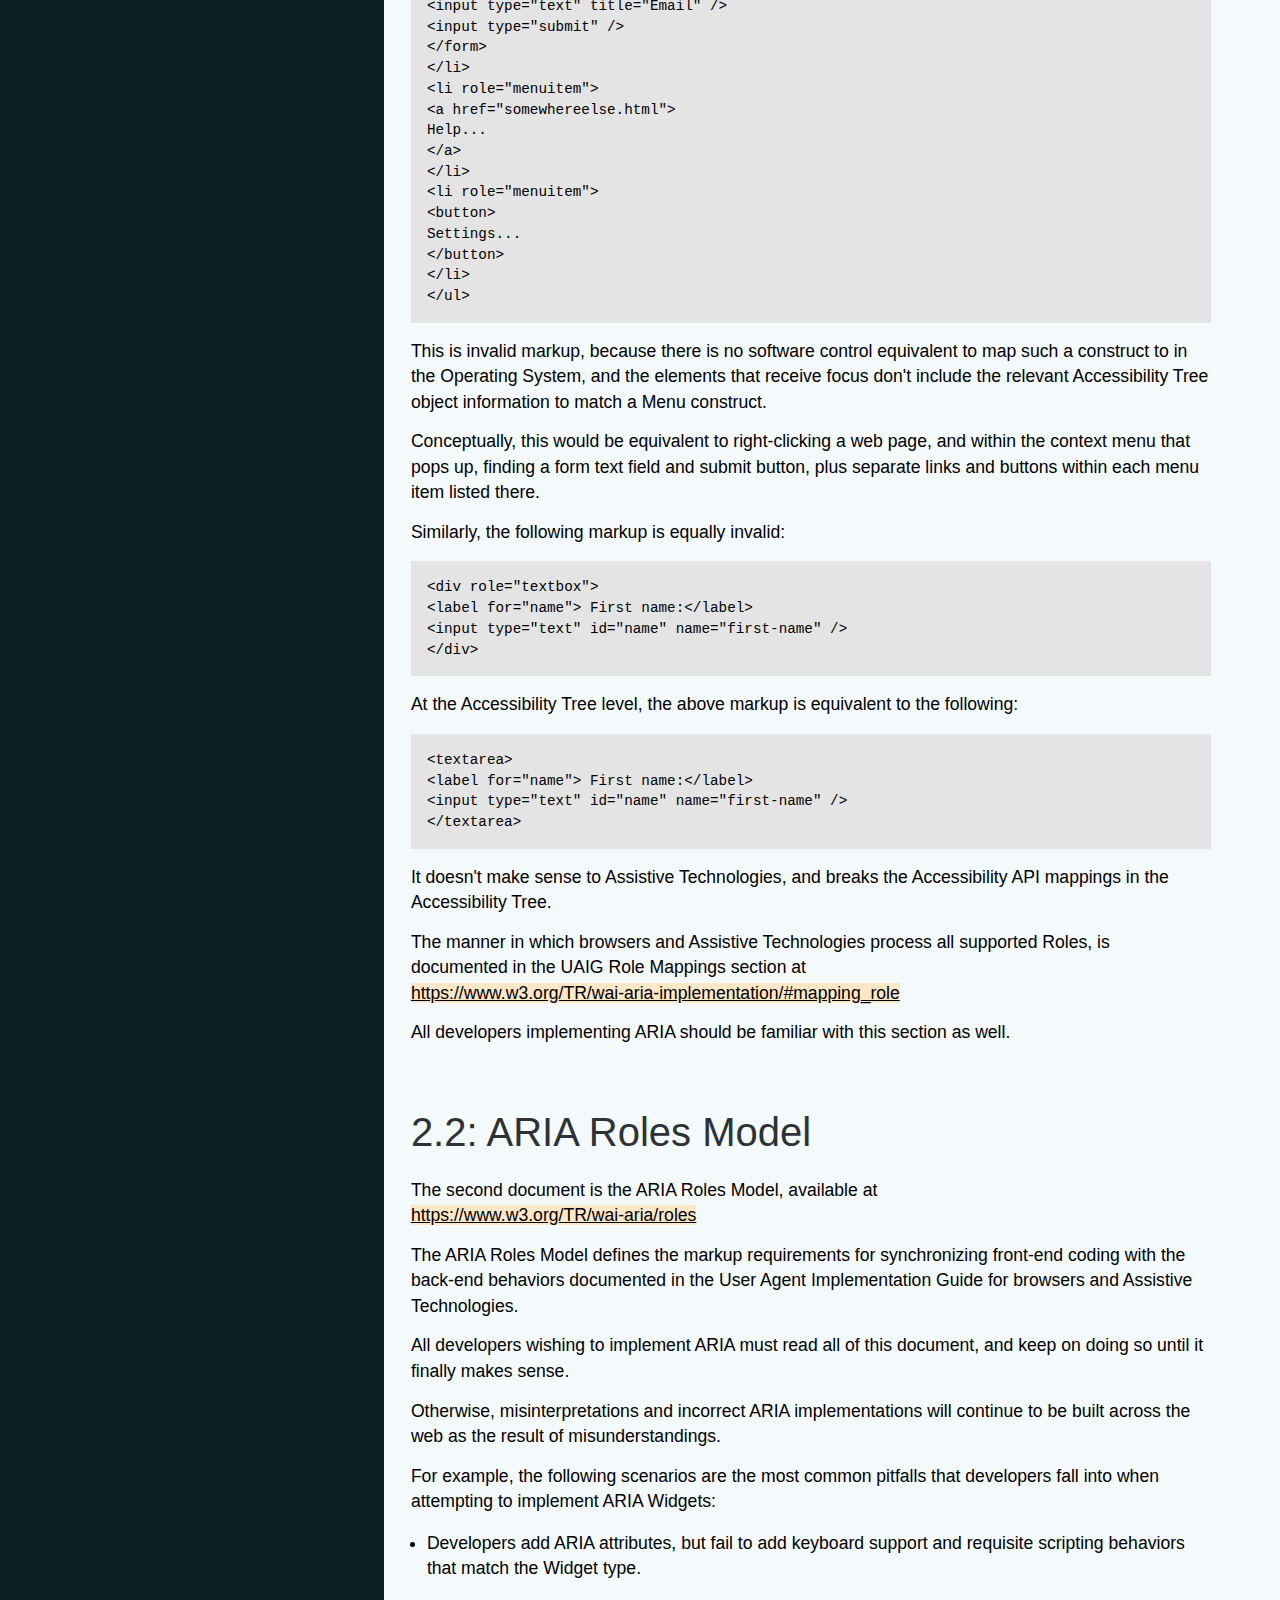
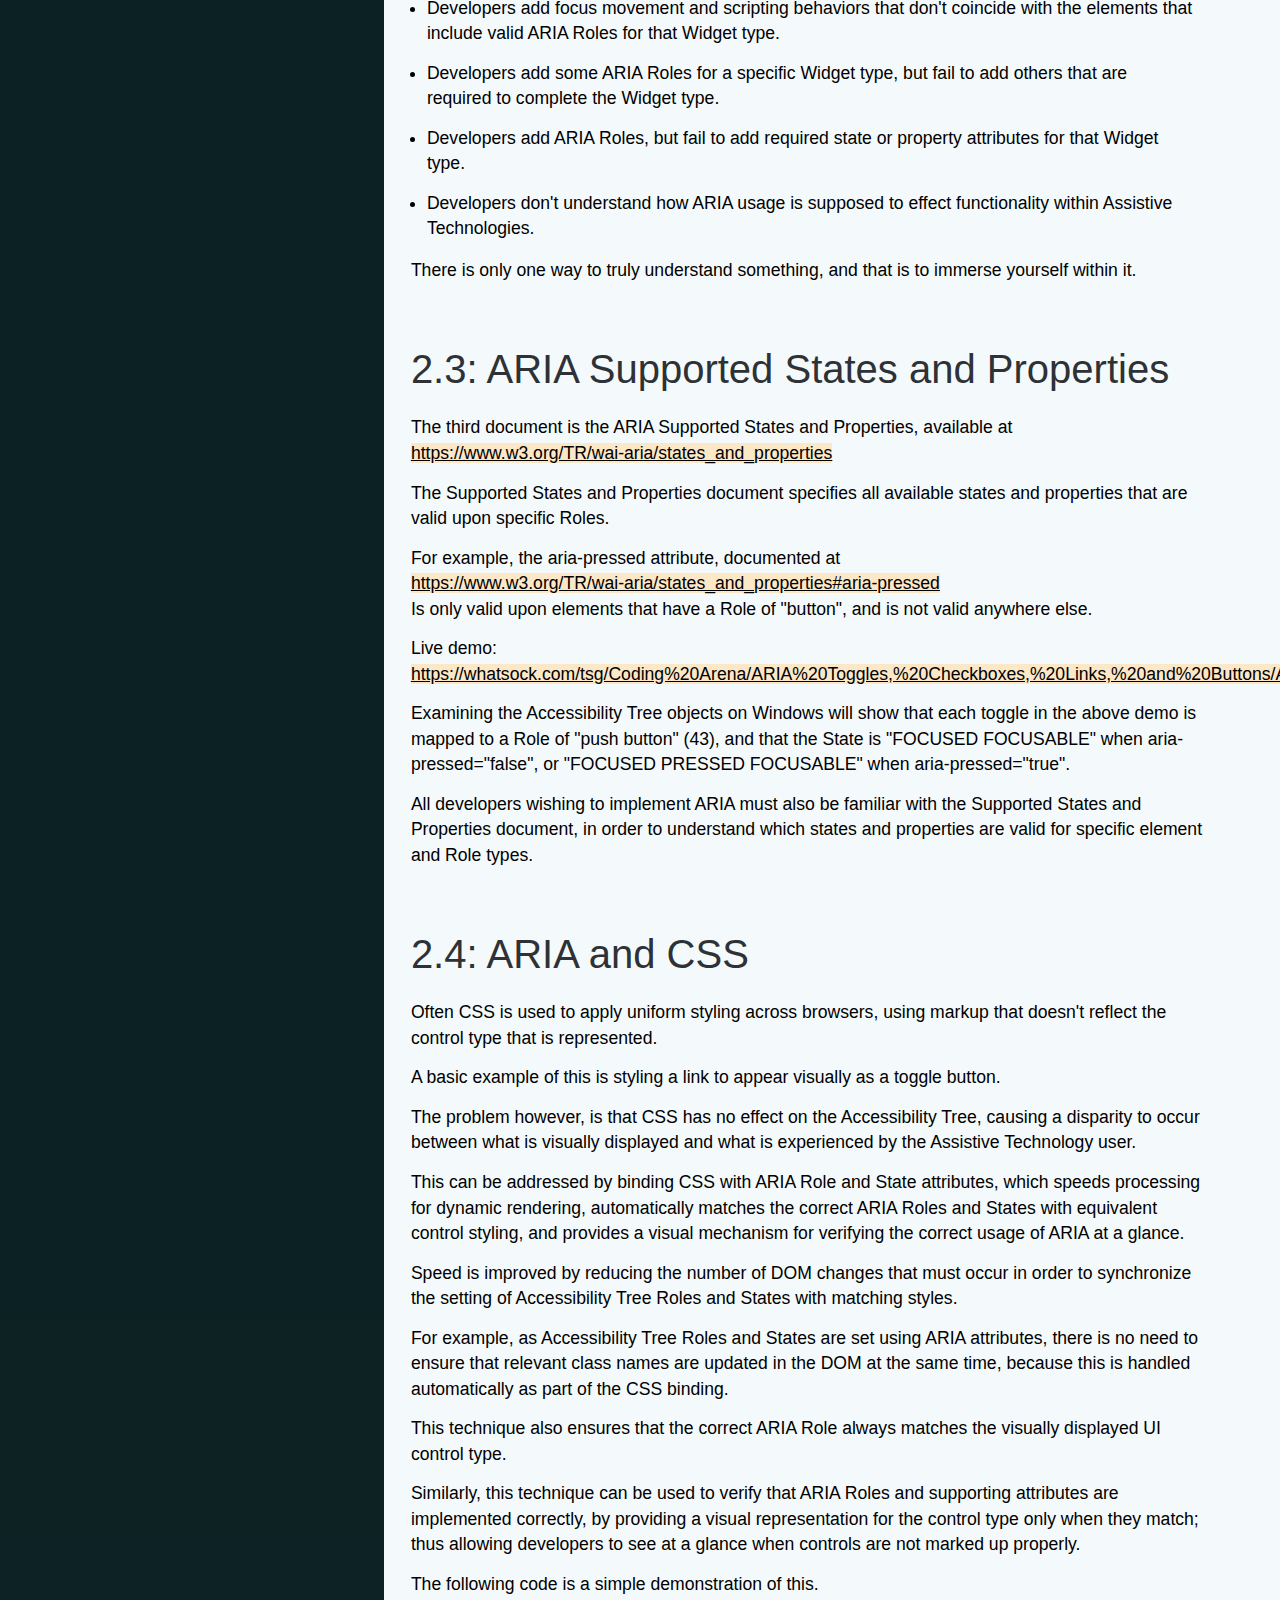
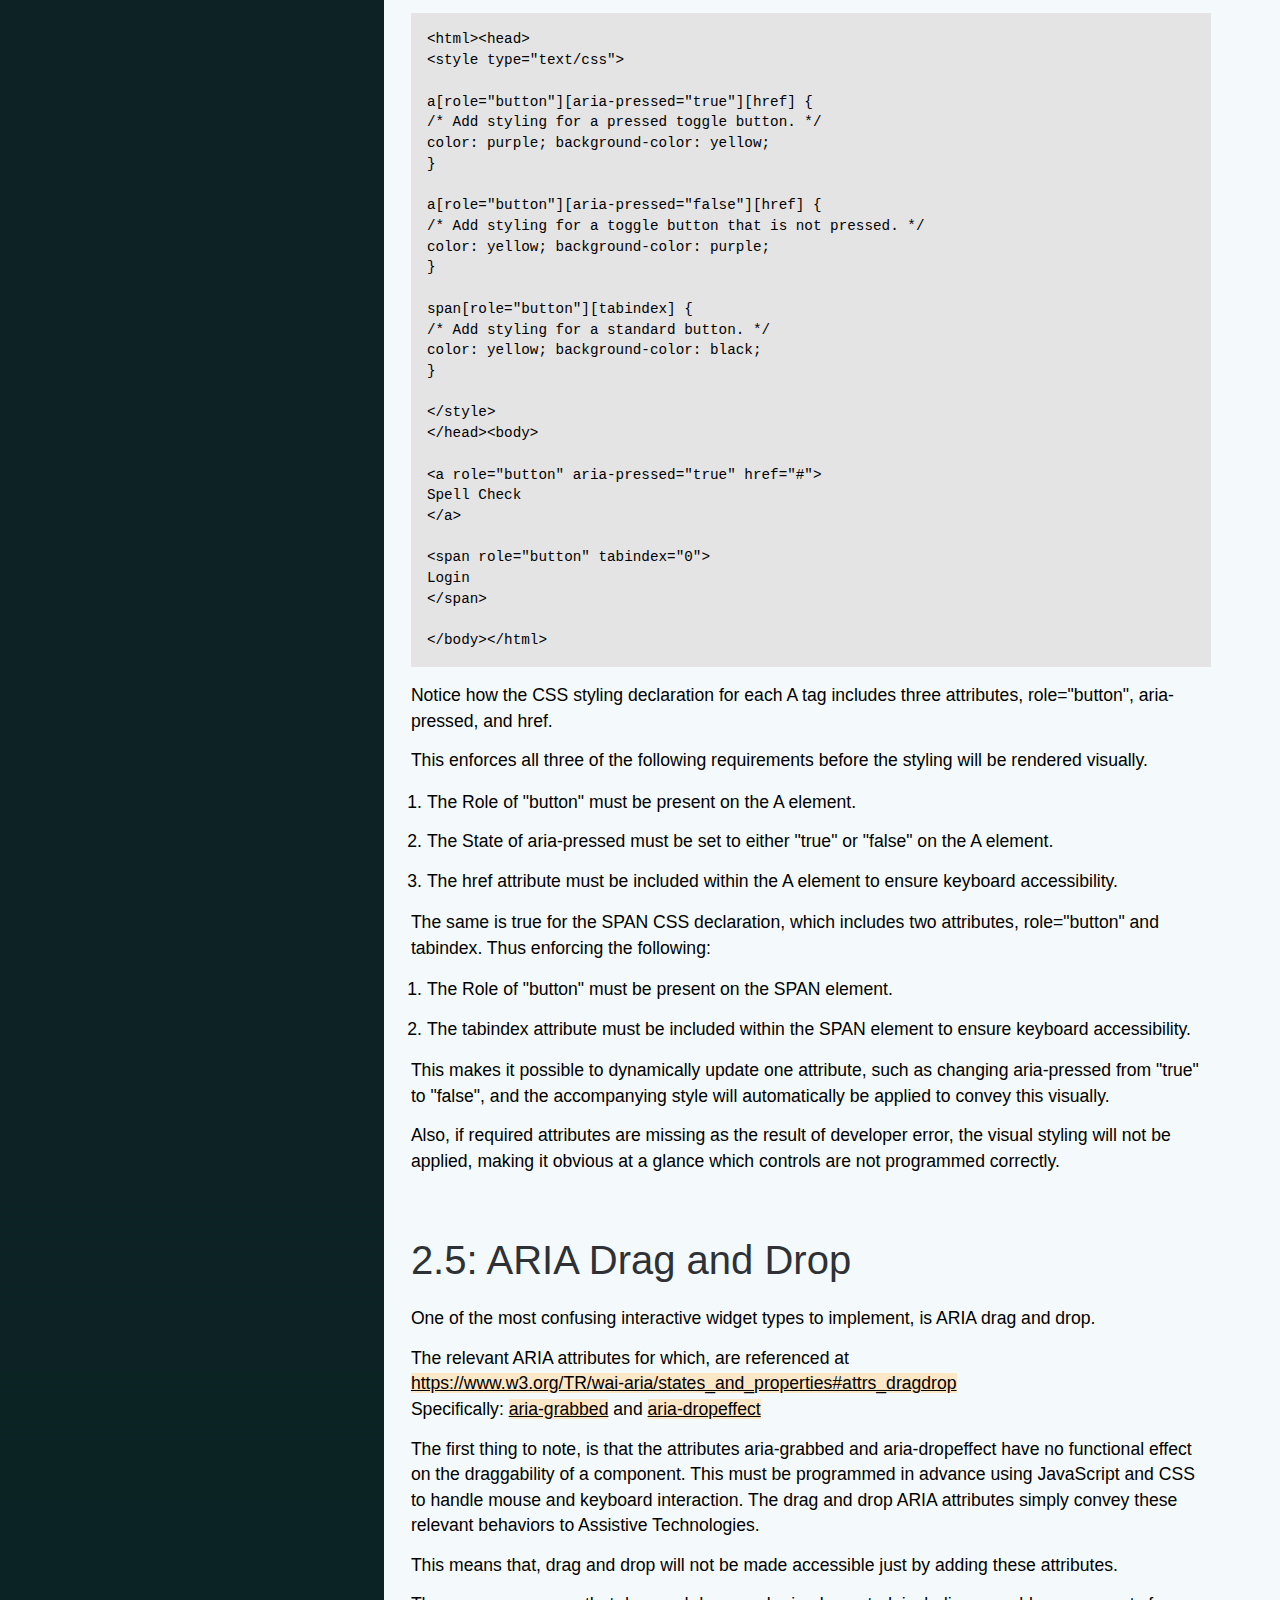
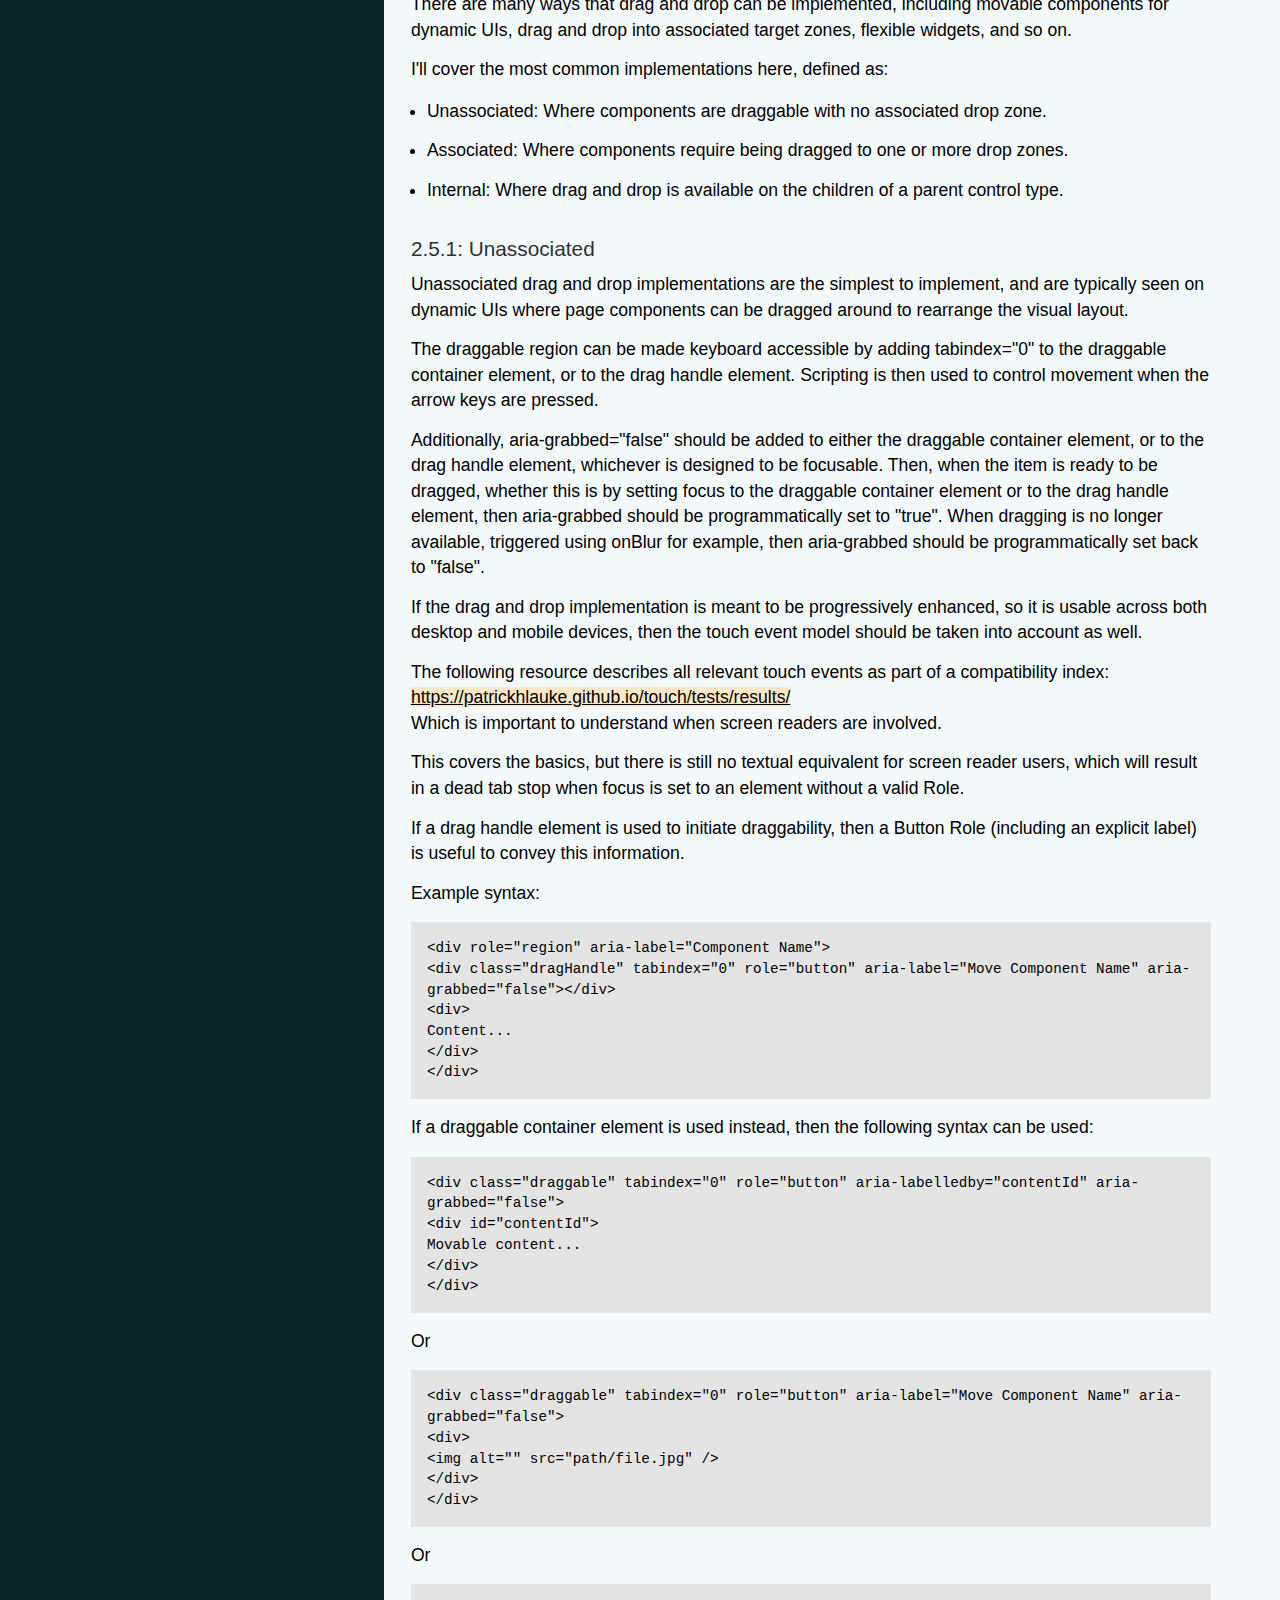
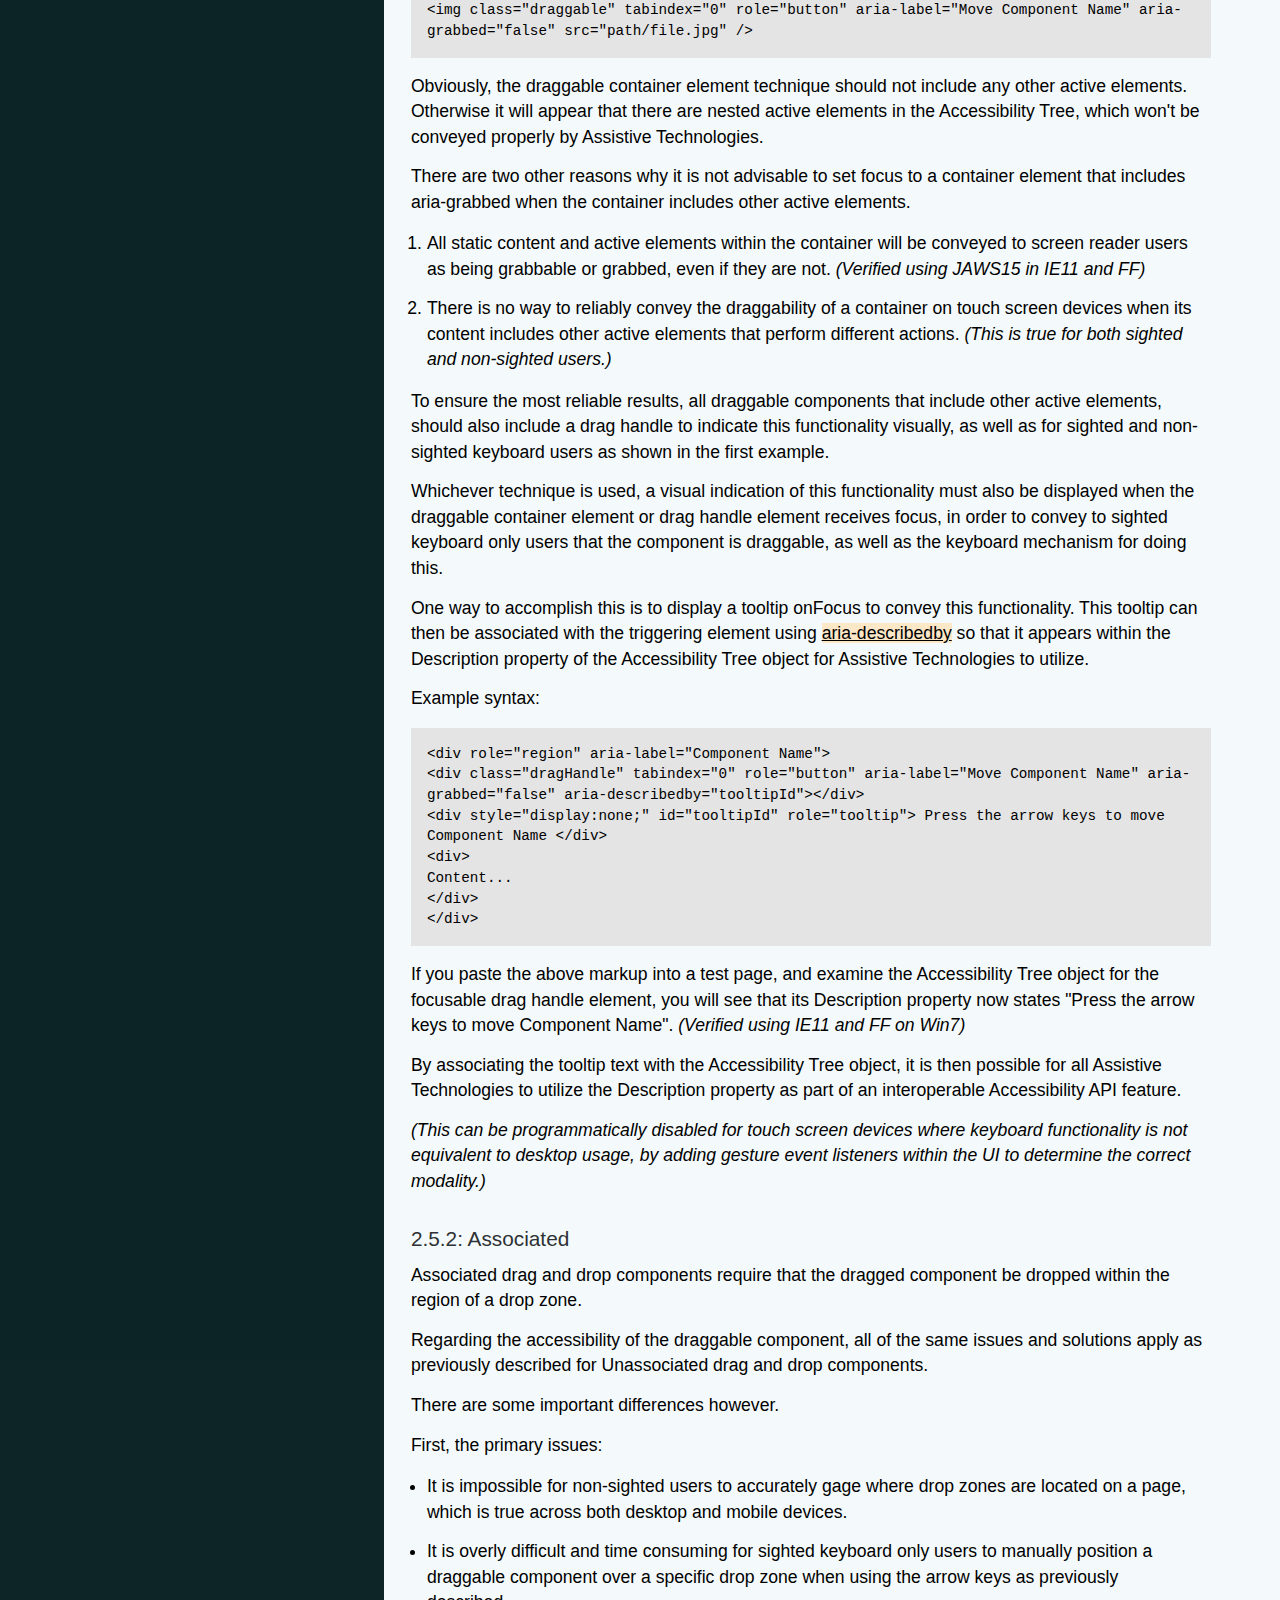
==== commit 0c3c43e8: "Changed all url refs from http to https." ====
--- a/The Accessibility Tree - A Training Guide for Advanced Web Development/index.htm
+++ b/The Accessibility Tree - A Training Guide for Advanced Web Development/index.htm
@@ -19,7 +19,7 @@
         	<header>
 	            <div class="menuLinks">
 	                <p class="logo">
-	                    <a href="http://whatsock.com/"><img title="WhatSock : Changing the world one step at a time" alt="WhatSock : Changing the world one step at a time" src="img/whatsock.svg" /></a>
+	                    <a href="https://whatsock.com/"><img title="WhatSock : Changing the world one step at a time" alt="WhatSock : Changing the world one step at a time" src="img/whatsock.svg" /></a>
 	                </p>
 	            </div>
 	            <div id="hd1" class="hd" tabindex="-1">
@@ -48,11 +48,11 @@
 					<div class="introduction">
 						<p>Additional resources:</p>
                 	                	<ul><li>
-                	                	                	                	<a href="http://whatsock.com/training/matrices">The ARIA Role Matrices</a>
+                	                	                	                	<a href="https://whatsock.com/training/matrices">The ARIA Role Matrices</a>
                 	                	                	                	</li><li>
-                	                	                	                	<a href="http://whatsock.com/training/matrices/visual-aria.htm">The Visual ARIA Bookmarklet</a>
+                	                	                	                	<a href="https://whatsock.github.io/visual-aria/github-bookmarklet/visual-aria.htm">The Visual ARIA Bookmarklet</a>
                 	                	                	                	</li><li>
-                                    <a href="http://whatsock.com/Templates">Accessible Widget Templates</a>
+                                    <a href="https://whatsock.com/Templates">Accessible Widget Templates</a>
                                 </li>
 </ul>
                 	</div>
@@ -65,7 +65,7 @@
 		                            <p> At the top level, the first concept to understand is the platform Accessibility API, which is an integral part of each Operating System. This is MSAA/UIA/IAccessible2 on Windows, AT-SPI/IAccessible2 on Linux, the OS X Accessibility Protocol on Mac and iOS, and so on.</p>
 		                            <p> It may not be obvious, but these top level accessibility APIs have a direct relationship with web technology development, and are critical for the accessibility of interactive ARIA Widgets in particular.</p>
 		                            <p> For example, at the platform level in the Windows OS, there is a Checkbox control type. This is documented at 
-		                                the <a target="_blank" href="http://msdn.microsoft.com/en-us/library/system.windows.controls.checkbox(v=vs.110).aspx">Microsoft Developer Network's Checkbox Class</a>.
+		                                the <a target="_blank" href="https://msdn.microsoft.com/en-us/library/system.windows.controls.checkbox(v=vs.110).aspx">Microsoft Developer Network's Checkbox Class</a>.
 		                            </p>
 		                            <p> When a control such as this, or of any other type, is rendered as part of the Graphical User Interface (GUI), the control and all of its public properties and states, is included in the Accessibility Tree.</p>
 		                            <p> The Accessibility Tree is a hierarchical construct of objects that include accessible names and descriptions, plus supporting states and properties, which Assistive Technologies can interface with to enhance accessibility.</p>
@@ -73,7 +73,7 @@
 		                            <p> There are software utilities that make it possible to traverse these Accessibility Tree objects, in order to observe the various properties and states as they change.</p>
 		                            <p> One such for Windows OS users is Active Accessibility Object Inspector:
 		                                <br/>
-		                                <a target="_blank" href="http://msdn.microsoft.com/en-us/library/dd318521(VS.85).aspx">http://msdn.microsoft.com/en-us/library/dd318521(VS.85).aspx</a>
+		                                <a target="_blank" href="https://msdn.microsoft.com/en-us/library/dd318521(VS.85).aspx">https://msdn.microsoft.com/en-us/library/dd318521(VS.85).aspx</a>
 		                            </p>
 		                            <p> Another for OS X and iOS, is Accessibility Inspector:
 		                                <br/>
@@ -83,11 +83,11 @@
 		                            </p>
 		                            <p> Blind developers who use JAWS For Windows can utilize a JAWS script called BX (developed by Doug Lee):
 		                                <br/>
-		                                <a target="_blank" href="http://www.dlee.org/bx/jfw_bx15a.exe">http://www.dlee.org/bx/jfw_bx15a.exe</a>
+		                                <a target="_blank" href="https://www.dlee.org/bx/jfw_bx15a.exe">https://www.dlee.org/bx/jfw_bx15a.exe</a>
 		                                <br/>
 		                                Which allows access to the Accessibility Tree objects using the MSAA and UIA maps. Instructions for using BX is detailed at
 		                                <br/>
-		                                <a target="_blank" href="http://www.dlee.org/bx/bxman.htm">http://www.dlee.org/bx/bxman.htm</a>
+		                                <a target="_blank" href="https://www.dlee.org/bx/bxman.htm">https://www.dlee.org/bx/bxman.htm</a>
 		                            </p>
 		                        </div>
 		                        <div id="hd3" class="hd" tabindex="-1">
@@ -133,7 +133,7 @@
 		                                    <br/>
 		                                    This is a standard HTML form field Checkbox control, as documented at
 		                                    <br/>
-		                                    <a target="_blank" href="http://www.w3.org/TR/html-markup/input.checkbox.html">http://www.w3.org/TR/html-markup/input.checkbox.html</a>
+		                                    <a target="_blank" href="https://www.w3.org/TR/html-markup/input.checkbox.html">https://www.w3.org/TR/html-markup/input.checkbox.html</a>
 		                                </li>
 		                                <li> Now open the file test.html within Internet Explorer, and check the Accessibility Tree object for the Checkbox in the same manner as before.</li>
 		                            </ol>
@@ -148,7 +148,7 @@
 		                            <p> ARIA stands for Accessible Rich Internet Applications, and it provides a method for developers to manipulate the Accessibility Tree through the browser using specific attributes within the markup.</p>
 		                            <p> A more detailed introduction to ARIA is available at
 		                                <br/>
-		                                <a target="_blank" href="http://www.w3.org/WAI/intro/aria">http://www.w3.org/WAI/intro/aria</a>
+		                                <a target="_blank" href="https://www.w3.org/WAI/intro/aria">https://www.w3.org/WAI/intro/aria</a>
 		                            </p>
 		                            <p> This capability is extremely powerful, and allows developers to force a connection between custom web controls and their equivalent software component types on the Operating System.</p>
 		                            <ol>
@@ -164,7 +164,7 @@
 		                                    <br/>
 		                                    This is a standard SPAN element, as documented at
 		                                    <br/>
-		                                    <a target="_blank" href="http://www.w3.org/TR/html-markup/span.html">http://www.w3.org/TR/html-markup/span.html</a>
+		                                    <a target="_blank" href="https://www.w3.org/TR/html-markup/span.html">https://www.w3.org/TR/html-markup/span.html</a>
 		                                </li>
 		                                <li> Now open the file test.html within Internet Explorer, and check the Accessibility Tree object for the SPAN in the same manner as before.</li>
 		                            </ol>
@@ -184,7 +184,7 @@
 		                                    <br/>
 		                                    This is strictly in accordance with the Roles Model spec for role=checkbox, at
 		                                    <br/>
-		                                    <a target="_blank" href="http://www.w3.org/TR/wai-aria/roles#checkbox">http://www.w3.org/TR/wai-aria/roles#checkbox</a>
+		                                    <a target="_blank" href="https://www.w3.org/TR/wai-aria/roles#checkbox">https://www.w3.org/TR/wai-aria/roles#checkbox</a>
 		                                </li>
 		                                <li> Now open the file test.html within Internet Explorer, and check the Accessibility Tree object for the SPAN in the same manner as before.</li>
 		                            </ol>
@@ -192,13 +192,13 @@
 		                            <p> The simulated Checkbox control has now been mapped to its software equivalent on the Operating System, which makes it possible for Assistive Technologies like screen readers to convey it properly by accessing supporting states and properties such as the "check box" role, the current CHECKED state, and the accessible name.</p>
 		                            <p id="8-15-2014-1" tabindex="-1"> Specific to UIA on Windows, all valid Role mappings are listed at:
 		                                <br/>
-		                                <a target="_blank" href="http://msdn.microsoft.com/en-us/library/windows/apps/hh452705.aspx">http://msdn.microsoft.com/en-us/library/windows/apps/hh452705.aspx</a>
+		                                <a target="_blank" href="https://msdn.microsoft.com/en-us/library/windows/apps/hh452705.aspx">https://msdn.microsoft.com/en-us/library/windows/apps/hh452705.aspx</a>
 		                                <br/>
 		                                <i> (Excerpt: "The table in this section shows how Accessible Rich Internet Applications (ARIA) roles map to Microsoft UI Automation control types and control patterns.")</i>
 		                                <br/>
 		                                And valid Properties:
 		                                <br/>
-		                                <a target="_blank" href="http://msdn.microsoft.com/en-us/library/windows/apps/hh452708.aspx">http://msdn.microsoft.com/en-us/library/windows/apps/hh452708.aspx</a>
+		                                <a target="_blank" href="https://msdn.microsoft.com/en-us/library/windows/apps/hh452708.aspx">https://msdn.microsoft.com/en-us/library/windows/apps/hh452708.aspx</a>
 		                            </p>
 		                        </div>
 		                    </article>
@@ -218,32 +218,32 @@
 		                        <div class="intro tal">
 		                            <p id="8-18-2014-1" tabindex="-1"> The first document is the UAIG (User Agent Implementation Guide), an introduction to which is available at
 		                                <br/>
-		                                <a target="_blank" href="http://www.w3.org/WAI/PF/aria-implementation/#intro">http://www.w3.org/WAI/PF/aria-implementation/#intro</a>
+		                                <a target="_blank" href="https://www.w3.org/WAI/PF/aria-implementation/#intro">https://www.w3.org/WAI/PF/aria-implementation/#intro</a>
 		                            </p>
 		                            <p> The UAIG provides specific guidance for browser and Assistive Technology vendors so that ARIA support can be equally supported by both.</p>
 		                            <p> For ARIA technologies to work reliably, both browsers and Assistive Technologies must meet in the middle, so that browsers can properly update the Accessibility Tree as specified, and Assistive Technologies can use the Accessibility Tree to provide accurate functionality for end users.</p>
 		                            <p> An ARIA Menu is a simple example of why this collaboration is important.</p>
 		                            <p> The Windows platform UI equivalent for this is documented at
 		                                <br/>
-		                                <a target="_blank" href="http://msdn.microsoft.com/en-us/library/system.windows.controls.contextmenu.aspx">http://msdn.microsoft.com/en-us/library/system.windows.controls.contextmenu.aspx</a>
+		                                <a target="_blank" href="https://msdn.microsoft.com/en-us/library/system.windows.controls.contextmenu.aspx">https://msdn.microsoft.com/en-us/library/system.windows.controls.contextmenu.aspx</a>
 		                            </p>
 		                            <p> When an ARIA Menu is constructed strictly according to spec, It causes specific events to fire in the browser, which Assistive Technologies then use to ensure accessibility by customizing feedback and behavior.</p>
 		                            <p> This process is documented in the UAIG, at
 		                                <br/>
-		                                <a target="_blank" href="http://www.w3.org/TR/wai-aria-implementation/#mapping_events_menus">http://www.w3.org/TR/wai-aria-implementation/#mapping_events_menus</a>
+		                                <a target="_blank" href="https://www.w3.org/TR/wai-aria-implementation/#mapping_events_menus">https://www.w3.org/TR/wai-aria-implementation/#mapping_events_menus</a>
 		                            </p>
 		                            <p> It's important to note that, in order for an ARIA Menu to be programmed strictly according to spec, it must meet all of the following requirements:</p>
 		                            <ol>
-		                                <li> If styled vertically, the menu container must include<a target="_blank" href="http://www.w3.org/TR/wai-aria/roles#menu">role="menu"</a>.
-		                                    <br/>
-		                                    If styled horizontally, the menu container must include<a target="_blank" href="http://www.w3.org/TR/wai-aria/roles#menubar">role="menubar"</a>.
+		                                <li> If styled vertically, the menu container must include<a target="_blank" href="https://www.w3.org/TR/wai-aria/roles#menu">role="menu"</a>.
+		                                    <br/>
+		                                    If styled horizontally, the menu container must include<a target="_blank" href="https://www.w3.org/TR/wai-aria/roles#menubar">role="menubar"</a>.
 		                                </li>
 		                                <li> All selectable children within the menu must include one of the following Roles:
 		                                    <br/>
 		                                    <ul>
-		                                        <li><a target="_blank" href="http://www.w3.org/TR/wai-aria/roles#menuitem">role="menuitem"</a></li>
-		                                        <li><a target="_blank" href="http://www.w3.org/TR/wai-aria/roles#menuitemcheckbox">role="menuitemcheckbox"</a></li>
-		                                        <li><a target="_blank" href="http://www.w3.org/TR/wai-aria/roles#menuitemradio">role="menuitemradio"</a></li>
+		                                        <li><a target="_blank" href="https://www.w3.org/TR/wai-aria/roles#menuitem">role="menuitem"</a></li>
+		                                        <li><a target="_blank" href="https://www.w3.org/TR/wai-aria/roles#menuitemcheckbox">role="menuitemcheckbox"</a></li>
+		                                        <li><a target="_blank" href="https://www.w3.org/TR/wai-aria/roles#menuitemradio">role="menuitemradio"</a></li>
 		                                    </ul>
 		                                </li>
 		                                <li> Through scripting:
@@ -255,14 +255,14 @@
 		                                        <li> The arrow keys should traverse logically through each menu item node as expected, or open or close submenus when applicable.</li>
 		                                    </ul>
 		                                </li>
-		                                <li> If a menu item node opens a submenu (another ARIA Menu construct), the focusable element node that includes role="menuitem" must also include <a target="_blank" href="http://www.w3.org/TR/wai-aria/states_and_properties#aria-haspopup">aria-haspopup="true"</a>.</li>
+		                                <li> If a menu item node opens a submenu (another ARIA Menu construct), the focusable element node that includes role="menuitem" must also include <a target="_blank" href="https://www.w3.org/TR/wai-aria/states_and_properties#aria-haspopup">aria-haspopup="true"</a>.</li>
 		                                <li> If an external keyboard accessible triggering element opens a menu, it too must include the attribute aria-haspopup="true".</li>
-		                                <li> If programmatic focus is set to the element node that includes role="menu" or role="menubar", the attribute <a target="_blank" href="http://www.w3.org/TR/wai-aria/states_and_properties#aria-activedescendant">aria-activedescendant</a> must be used to point to the currently selected menu item node that includes either role="menuitem", role="menuitemcheckbox", or role="menuitemradio".</li>
+		                                <li> If programmatic focus is set to the element node that includes role="menu" or role="menubar", the attribute <a target="_blank" href="https://www.w3.org/TR/wai-aria/states_and_properties#aria-activedescendant">aria-activedescendant</a> must be used to point to the currently selected menu item node that includes either role="menuitem", role="menuitemcheckbox", or role="menuitemradio".</li>
 		                            </ol>
 		                            <p> Live examples:</p>
 		                            <ul>
-		                                <li><a target="_blank" href="http://whatsock.com/tsg/Coding%20Arena/ARIA%20Menus/Vertical%20(Internal%20Content)/demo.htm">Vertical</a></li>
-		                                <li><a target="_blank" href="http://whatsock.com/tsg/Coding%20Arena/ARIA%20Menus/Horizontal%20(Internal%20Content)/demo.htm">Horizontal</a></li>
+		                                <li><a target="_blank" href="https://whatsock.com/tsg/Coding%20Arena/ARIA%20Menus/Vertical%20(Internal%20Content)/demo.htm">Vertical</a></li>
+		                                <li><a target="_blank" href="https://whatsock.com/tsg/Coding%20Arena/ARIA%20Menus/Horizontal%20(Internal%20Content)/demo.htm">Horizontal</a></li>
 		                            </ul>
 		                            <ol>
 		                                <li> Open either one of the above pages using IE11.</li>
@@ -345,7 +345,7 @@
 		                            <p> It doesn't make sense to Assistive Technologies, and breaks the Accessibility API mappings in the Accessibility Tree.</p>
 		                            <p> The manner in which browsers and Assistive Technologies process all supported Roles, is documented in the UAIG Role Mappings section at
 		                                <br/>
-		                                <a target="_blank" href="http://www.w3.org/TR/wai-aria-implementation/#mapping_role">http://www.w3.org/TR/wai-aria-implementation/#mapping_role</a>
+		                                <a target="_blank" href="https://www.w3.org/TR/wai-aria-implementation/#mapping_role">https://www.w3.org/TR/wai-aria-implementation/#mapping_role</a>
 		                            </p>
 		                            <p> All developers implementing ARIA should be familiar with this section as well.</p>
 		                        </div>
@@ -355,7 +355,7 @@
 		                        <div class="intro tal">
 		                            <p> The second document is the ARIA Roles Model, available at
 		                                <br/>
-		                                <a target="_blank" href="http://www.w3.org/TR/wai-aria/roles">http://www.w3.org/TR/wai-aria/roles</a>
+		                                <a target="_blank" href="https://www.w3.org/TR/wai-aria/roles">https://www.w3.org/TR/wai-aria/roles</a>
 		                            </p>
 		                            <p> The ARIA Roles Model defines the markup requirements for synchronizing front-end coding with the back-end behaviors documented in the User Agent Implementation Guide for browsers and Assistive Technologies.</p>
 		                            <p> All developers wishing to implement ARIA must read all of this document, and keep on doing so until it finally makes sense.</p>
@@ -376,18 +376,18 @@
 		                        <div class="intro tal">
 		                            <p> The third document is the ARIA Supported States and Properties, available at
 		                                <br/>
-		                                <a target="_blank" href="http://www.w3.org/TR/wai-aria/states_and_properties">http://www.w3.org/TR/wai-aria/states_and_properties</a>
+		                                <a target="_blank" href="https://www.w3.org/TR/wai-aria/states_and_properties">https://www.w3.org/TR/wai-aria/states_and_properties</a>
 		                            </p>
 		                            <p> The Supported States and Properties document specifies all available states and properties that are valid upon specific Roles.</p>
 		                            <p> For example, the aria-pressed attribute, documented at
 		                                <br/>
-		                                <a target="_blank" href="http://www.w3.org/TR/wai-aria/states_and_properties#aria-pressed">http://www.w3.org/TR/wai-aria/states_and_properties#aria-pressed</a>
+		                                <a target="_blank" href="https://www.w3.org/TR/wai-aria/states_and_properties#aria-pressed">https://www.w3.org/TR/wai-aria/states_and_properties#aria-pressed</a>
 		                                <br/>
 		                                Is only valid upon elements that have a Role of "button", and is not valid anywhere else.
 		                            </p>
 		                            <p> Live demo:
 		                                <br/>
-		                                <a target="_blank" href="http://whatsock.com/tsg/Coding%20Arena/ARIA%20Toggles,%20Checkboxes,%20Links,%20and%20Buttons/ARIA%20Toggle%20Buttons/demo.htm">http://whatsock.com/tsg/Coding%20Arena/ARIA%20Toggles,%20Checkboxes,%20Links,%20and%20Buttons/ARIA%20Toggle%20Buttons/demo.htm</a>
+		                                <a target="_blank" href="https://whatsock.com/tsg/Coding%20Arena/ARIA%20Toggles,%20Checkboxes,%20Links,%20and%20Buttons/ARIA%20Toggle%20Buttons/demo.htm">https://whatsock.com/tsg/Coding%20Arena/ARIA%20Toggles,%20Checkboxes,%20Links,%20and%20Buttons/ARIA%20Toggle%20Buttons/demo.htm</a>
 		                            </p>
 		                            <p> Examining the Accessibility Tree objects on Windows will show that each toggle in the above demo is mapped to a Role of "push button" (43), and that the State is "FOCUSED FOCUSABLE" when aria-pressed="false", or "FOCUSED PRESSED FOCUSABLE" when aria-pressed="true".</p>
 		                            <p> All developers wishing to implement ARIA must also be familiar with the Supported States and Properties document, in order to understand which states and properties are valid for specific element and Role types.</p>
@@ -483,9 +483,9 @@
 		                            <p> One of the most confusing interactive widget types to implement, is ARIA drag and drop.</p>
 		                            <p> The relevant ARIA attributes for which, are referenced at
 		                                <br/>
-		                                <a target="_blank" href="http://www.w3.org/TR/wai-aria/states_and_properties#attrs_dragdrop">http://www.w3.org/TR/wai-aria/states_and_properties#attrs_dragdrop</a>
-		                                <br/>
-		                                Specifically: <a target="_blank" href="http://www.w3.org/TR/wai-aria/states_and_properties#aria-grabbed">aria-grabbed</a> and <a target="_blank" href="http://www.w3.org/TR/wai-aria/states_and_properties#aria-dropeffect">aria-dropeffect</a>
+		                                <a target="_blank" href="https://www.w3.org/TR/wai-aria/states_and_properties#attrs_dragdrop">https://www.w3.org/TR/wai-aria/states_and_properties#attrs_dragdrop</a>
+		                                <br/>
+		                                Specifically: <a target="_blank" href="https://www.w3.org/TR/wai-aria/states_and_properties#aria-grabbed">aria-grabbed</a> and <a target="_blank" href="https://www.w3.org/TR/wai-aria/states_and_properties#aria-dropeffect">aria-dropeffect</a>
 		                            </p>
 		                            <p> The first thing to note, is that the attributes aria-grabbed and aria-dropeffect have no functional effect on the draggability of a component. This must be programmed in advance using JavaScript and CSS to handle mouse and keyboard interaction. The drag and drop ARIA attributes simply convey these relevant behaviors to Assistive Technologies.</p>
 		                            <p> This means that, drag and drop will not be made accessible just by adding these attributes.</p>
@@ -507,7 +507,7 @@
 		                            <p> If the drag and drop implementation is meant to be progressively enhanced, so it is usable across both desktop and mobile devices, then the touch event model should be taken into account as well.</p>
 		                            <p> The following resource describes all relevant touch events as part of a compatibility index:
 		                                <br/>
-		                                <a target="_blank" href="http://patrickhlauke.github.io/touch/tests/results/">http://patrickhlauke.github.io/touch/tests/results/</a>
+		                                <a target="_blank" href="https://patrickhlauke.github.io/touch/tests/results/">https://patrickhlauke.github.io/touch/tests/results/</a>
 		                                <br/>
 		                                Which is important to understand when screen readers are involved.
 		                            </p>
@@ -571,7 +571,7 @@
 		                            </ol>
 		                            <p> To ensure the most reliable results, all draggable components that include other active elements, should also include a drag handle to indicate this functionality visually, as well as for sighted and non-sighted keyboard users as shown in the first example.</p>
 		                            <p> Whichever technique is used, a visual indication of this functionality must also be displayed when the draggable container element or drag handle element receives focus, in order to convey to sighted keyboard only users that the component is draggable, as well as the keyboard mechanism for doing this.</p>
-		                            <p> One way to accomplish this is to display a tooltip onFocus to convey this functionality. This tooltip can then be associated with the triggering element using <a target="_blank" href="http://www.w3.org/TR/wai-aria/states_and_properties#aria-describedby">aria-describedby</a> so that it appears within the Description property of the Accessibility Tree object for Assistive Technologies to utilize.</p>
+		                            <p> One way to accomplish this is to display a tooltip onFocus to convey this functionality. This tooltip can then be associated with the triggering element using <a target="_blank" href="https://www.w3.org/TR/wai-aria/states_and_properties#aria-describedby">aria-describedby</a> so that it appears within the Description property of the Accessibility Tree object for Assistive Technologies to utilize.</p>
 		                            <p> Example syntax:</p>
 		                            <p>
 		                                <code>
@@ -621,7 +621,7 @@
 		                            <p> When activated from the keyboard, the drag and drop action is automatically performed, and the desired component is processed in the same manner as though it were dragged and dropped using the mouse.</p>
 		                            <p> An example of this can be seen at
 		                                <br/>
-		                                <a target="_blank" href="http://whatsock.com/tsg/Coding%20Arena/Drag%20and%20Drop/demo.htm">http://whatsock.com/tsg/Coding%20Arena/Drag%20and%20Drop/demo.htm</a>
+		                                <a target="_blank" href="https://whatsock.com/tsg/Coding%20Arena/Drag%20and%20Drop/demo.htm">https://whatsock.com/tsg/Coding%20Arena/Drag%20and%20Drop/demo.htm</a>
 		                            </p>
 		                            <p> Which supports all of the following interactions:</p>
 		                            <ul>
@@ -648,7 +648,7 @@
 		                            <p> Another important note to be aware of, the attributes aria-grabbed and aria-dropeffect don't require the accompaniment of mouse draggability at the same time to be utilized effectively.</p>
 		                            <p> An example of this can be seen at
 		                                <br/>
-		                                <a target="_blank" href="http://whatsock.com/tsg/Coding%20Arena/ARIA%20Listboxes/Sortable/demo.htm">http://whatsock.com/tsg/Coding%20Arena/ARIA%20Listboxes/Sortable/demo.htm</a>
+		                                <a target="_blank" href="https://whatsock.com/tsg/Coding%20Arena/ARIA%20Listboxes/Sortable/demo.htm">https://whatsock.com/tsg/Coding%20Arena/ARIA%20Listboxes/Sortable/demo.htm</a>
 		                                <br/>
 		                                Which is a sortable Listbox Widget.
 		                            </p>
@@ -682,7 +682,7 @@
 		                            <p> As such, they don't require any keyboard support, nor scripting behaviors to function properly.</p>
 		                            <p> All Landmark Roles are defined at
 		                                <br/>
-		                                <a target="_blank" href="http://www.w3.org/TR/wai-aria/roles#landmark_roles">http://www.w3.org/TR/wai-aria/roles#landmark_roles</a>
+		                                <a target="_blank" href="https://www.w3.org/TR/wai-aria/roles#landmark_roles">https://www.w3.org/TR/wai-aria/roles#landmark_roles</a>
 		                            </p>
 		                        </div>
 		                        <div id="hd18" class="hd" tabindex="-1">
@@ -691,7 +691,7 @@
 		                        <div class="intro tal">
 		                            <p> There are important details that you need to be aware of regarding the use of role="application":
 		                                <br/>
-		                                <a target="_blank" href="http://www.w3.org/TR/wai-aria/roles#application">http://www.w3.org/TR/wai-aria/roles#application</a>
+		                                <a target="_blank" href="https://www.w3.org/TR/wai-aria/roles#application">https://www.w3.org/TR/wai-aria/roles#application</a>
 		                            </p>
 		                            <p> First, the terminology is important to understand.</p>
 		                            <p> Many developers refer to interactive web technologies as applications, because they are dynamic, and often styled to resemble software user interfaces.</p>
@@ -705,7 +705,7 @@
 		                            <p> There are occasions though, when specific control types require the use of these intercepted keystrokes in order to function properly for both screen reader and keyboard only users. This is when role="application" is useful.</p>
 		                            <p> An example of this can be seen at:
 		                                <br/>
-		                                <a target="_blank" href="http://whatsock.com/tsg/Coding%20Arena/ARIA%20Date%20Pickers/ARIA%20Date%20Picker%20(Basic)/demo.htm">http://whatsock.com/tsg/Coding%20Arena/ARIA%20Date%20Pickers/ARIA%20Date%20Picker%20(Basic)/demo.htm</a>
+		                                <a target="_blank" href="https://whatsock.com/tsg/Coding%20Arena/ARIA%20Date%20Pickers/ARIA%20Date%20Picker%20(Basic)/demo.htm">https://whatsock.com/tsg/Coding%20Arena/ARIA%20Date%20Pickers/ARIA%20Date%20Picker%20(Basic)/demo.htm</a>
 		                                <br/>
 		                                Which is an ARIA enhanced date picker.
 		                            </p>
@@ -718,7 +718,7 @@
 		                            </ol>
 		                            <p> When role="application" is used, there is one Role that reverses Application Mode behavior when applied within the same region; this is role="document":
 		                                <br/>
-		                                <a target="_blank" href="http://www.w3.org/TR/wai-aria/roles#document">http://www.w3.org/TR/wai-aria/roles#document</a>
+		                                <a target="_blank" href="https://www.w3.org/TR/wai-aria/roles#document">https://www.w3.org/TR/wai-aria/roles#document</a>
 		                            </p>
 		                            <p> Similar to role="application", role="document" is often misunderstood. For example, it does not represent a literary document or the entire document structure of a web page as its name suggests.</p>
 		                            <p> The Document Role simply defines a container within an Application Landmark that should not enforce a particular mode of navigation, thus overriding role="application" and allowing an Assistive Technology user to navigate the content of that Document region in the same manner as a standard web page.</p>
@@ -734,7 +734,7 @@
 		                        <div class="intro tal">
 		                            <p> Another Role that is not listed as a Landmark, but is just as important for this purpose, is role="region":
 		                                <br/>
-		                                <a target="_blank" href="http://www.w3.org/TR/wai-aria/roles#region">http://www.w3.org/TR/wai-aria/roles#region</a>
+		                                <a target="_blank" href="https://www.w3.org/TR/wai-aria/roles#region">https://www.w3.org/TR/wai-aria/roles#region</a>
 		                            </p>
 		                            <p>As of ARIA 1.1, role="region" is now mapped as a landmark.</p>
 		                            <p> The Region Role is helpful for grouping associated content on a page.</p>
@@ -766,7 +766,7 @@
 		                            <p> Since a named Region can represent any type of content, it can be applied anywhere.</p>
 		                            <p> A simple example can be seen at
 		                                <br/>
-		                                <a target="_blank" href="http://whatsock.com/tsg/Coding%20Arena/ARIA%20and%20Non-ARIA%20Accordions/ARIA%20Accordion%20(Internal%20Content)/demo2.htm">http://whatsock.com/tsg/Coding%20Arena/ARIA%20and%20Non-ARIA%20Accordions/ARIA%20Accordion%20(Internal%20Content)/demo2.htm</a>
+		                                <a target="_blank" href="https://whatsock.com/tsg/Coding%20Arena/ARIA%20and%20Non-ARIA%20Accordions/ARIA%20Accordion%20(Internal%20Content)/demo2.htm">https://whatsock.com/tsg/Coding%20Arena/ARIA%20and%20Non-ARIA%20Accordions/ARIA%20Accordion%20(Internal%20Content)/demo2.htm</a>
 		                                <br/>
 		                                Where each accordion section is represented as a named Region using aria-labelledby to reference the triggering element.
 		                            </p>
@@ -826,27 +826,27 @@
 		                            <p> Interactive Widget Roles, are all those that specifically map to platform UI equivalents in the Accessibility API.</p>
 		                            <p> These include all of the following primary Widget Roles:</p>
 		                            <ul>
-		                                <li><a target="_blank" href="http://www.w3.org/TR/wai-aria/roles#button">button</a></li>
-		                                <li><a target="_blank" href="http://www.w3.org/TR/wai-aria/roles#checkbox">checkbox</a></li>
-		                                <li><a target="_blank" href="http://www.w3.org/TR/wai-aria/roles#combobox">combobox</a></li>
-		                                <li><a target="_blank" href="http://www.w3.org/TR/wai-aria/roles#grid">grid</a> (including children with relevant Roles: <a target="_blank" href="http://www.w3.org/TR/wai-aria/roles#rowgroup">rowgroup</a>,<a target="_blank" href="http://www.w3.org/TR/wai-aria/roles#row">row</a>,<a target="_blank" href="http://www.w3.org/TR/wai-aria/roles#rowheader">rowheader</a>,<a target="_blank" href="http://www.w3.org/TR/wai-aria/roles#columnheader">columnheader</a>,<a target="_blank" href="http://www.w3.org/TR/wai-aria/roles#gridcell">gridcell</a>)</li>
-		                                <li><a target="_blank" href="http://www.w3.org/TR/wai-aria/roles#link">link</a></li>
-		                                <li><a target="_blank" href="http://www.w3.org/TR/wai-aria/roles#listbox">listbox</a> (including children with relevant Roles: <a target="_blank" href="http://www.w3.org/TR/wai-aria/roles#option">option</a>)</li>
-		                                <li><a target="_blank" href="http://www.w3.org/TR/wai-aria/roles#menu">menu</a> (including children with relevant Roles: <a target="_blank" href="http://www.w3.org/TR/wai-aria/roles#menuitem">menuitem</a>,<a target="_blank" href="http://www.w3.org/TR/wai-aria/roles#menuitemcheckbox">menuitemcheckbox</a>,<a target="_blank" href="http://www.w3.org/TR/wai-aria/roles#menuitemradio">menuitemradio</a>)</li>
-		                                <li><a target="_blank" href="http://www.w3.org/TR/wai-aria/roles#menubar">menubar</a> (including children with relevant Roles: <a target="_blank" href="http://www.w3.org/TR/wai-aria/roles#menuitem">menuitem</a>,<a target="_blank" href="http://www.w3.org/TR/wai-aria/roles#menuitemcheckbox">menuitemcheckbox</a>,<a target="_blank" href="http://www.w3.org/TR/wai-aria/roles#menuitemradio">menuitemradio</a>)</li>
-		                                <li><a target="_blank" href="http://www.w3.org/TR/wai-aria/roles#radio">radio</a> (including ancestor with the relevant Role: <a target="_blank" href="http://www.w3.org/TR/wai-aria/roles#radiogroup">radiogroup</a>)</li>
-		                                <li><a target="_blank" href="http://www.w3.org/TR/wai-aria/roles#scrollbar">scrollbar</a></li>
-		                                <li><a target="_blank" href="http://www.w3.org/TR/wai-aria/roles#slider">slider</a></li>
-		                                <li><a target="_blank" href="http://www.w3.org/TR/wai-aria/roles#spinbutton">spinbutton</a></li>
-		                                <li><a target="_blank" href="http://www.w3.org/TR/wai-aria/roles#tablist">tablist</a> (including children with relevant Roles: <a target="_blank" href="http://www.w3.org/TR/wai-aria/roles#tab">tab</a>)</li>
-		                                <li><a target="_blank" href="http://www.w3.org/TR/wai-aria/roles#textbox">textbox</a></li>
-		                                <li><a target="_blank" href="http://www.w3.org/TR/wai-aria/roles#tree">tree</a> (including children with relevant Roles: <a target="_blank" href="http://www.w3.org/TR/wai-aria/roles#group">group</a>,<a target="_blank" href="http://www.w3.org/TR/wai-aria/roles#treeitem">treeitem</a>)</li>
-		                                <li><a target="_blank" href="http://www.w3.org/TR/wai-aria/roles#treegrid">treegrid</a> (including children with relevant Roles: <a target="_blank" href="http://www.w3.org/TR/wai-aria/roles#rowgroup">rowgroup</a>,<a target="_blank" href="http://www.w3.org/TR/wai-aria/roles#row">row</a>,<a target="_blank" href="http://www.w3.org/TR/wai-aria/roles#rowheader">rowheader</a>,<a target="_blank" href="http://www.w3.org/TR/wai-aria/roles#columnheader">columnheader</a>,<a target="_blank" href="http://www.w3.org/TR/wai-aria/roles#gridcell">gridcell</a>)</li>
+		                                <li><a target="_blank" href="https://www.w3.org/TR/wai-aria/roles#button">button</a></li>
+		                                <li><a target="_blank" href="https://www.w3.org/TR/wai-aria/roles#checkbox">checkbox</a></li>
+		                                <li><a target="_blank" href="https://www.w3.org/TR/wai-aria/roles#combobox">combobox</a></li>
+		                                <li><a target="_blank" href="https://www.w3.org/TR/wai-aria/roles#grid">grid</a> (including children with relevant Roles: <a target="_blank" href="https://www.w3.org/TR/wai-aria/roles#rowgroup">rowgroup</a>,<a target="_blank" href="https://www.w3.org/TR/wai-aria/roles#row">row</a>,<a target="_blank" href="https://www.w3.org/TR/wai-aria/roles#rowheader">rowheader</a>,<a target="_blank" href="https://www.w3.org/TR/wai-aria/roles#columnheader">columnheader</a>,<a target="_blank" href="https://www.w3.org/TR/wai-aria/roles#gridcell">gridcell</a>)</li>
+		                                <li><a target="_blank" href="https://www.w3.org/TR/wai-aria/roles#link">link</a></li>
+		                                <li><a target="_blank" href="https://www.w3.org/TR/wai-aria/roles#listbox">listbox</a> (including children with relevant Roles: <a target="_blank" href="https://www.w3.org/TR/wai-aria/roles#option">option</a>)</li>
+		                                <li><a target="_blank" href="https://www.w3.org/TR/wai-aria/roles#menu">menu</a> (including children with relevant Roles: <a target="_blank" href="https://www.w3.org/TR/wai-aria/roles#menuitem">menuitem</a>,<a target="_blank" href="https://www.w3.org/TR/wai-aria/roles#menuitemcheckbox">menuitemcheckbox</a>,<a target="_blank" href="https://www.w3.org/TR/wai-aria/roles#menuitemradio">menuitemradio</a>)</li>
+		                                <li><a target="_blank" href="https://www.w3.org/TR/wai-aria/roles#menubar">menubar</a> (including children with relevant Roles: <a target="_blank" href="https://www.w3.org/TR/wai-aria/roles#menuitem">menuitem</a>,<a target="_blank" href="https://www.w3.org/TR/wai-aria/roles#menuitemcheckbox">menuitemcheckbox</a>,<a target="_blank" href="https://www.w3.org/TR/wai-aria/roles#menuitemradio">menuitemradio</a>)</li>
+		                                <li><a target="_blank" href="https://www.w3.org/TR/wai-aria/roles#radio">radio</a> (including ancestor with the relevant Role: <a target="_blank" href="https://www.w3.org/TR/wai-aria/roles#radiogroup">radiogroup</a>)</li>
+		                                <li><a target="_blank" href="https://www.w3.org/TR/wai-aria/roles#scrollbar">scrollbar</a></li>
+		                                <li><a target="_blank" href="https://www.w3.org/TR/wai-aria/roles#slider">slider</a></li>
+		                                <li><a target="_blank" href="https://www.w3.org/TR/wai-aria/roles#spinbutton">spinbutton</a></li>
+		                                <li><a target="_blank" href="https://www.w3.org/TR/wai-aria/roles#tablist">tablist</a> (including children with relevant Roles: <a target="_blank" href="https://www.w3.org/TR/wai-aria/roles#tab">tab</a>)</li>
+		                                <li><a target="_blank" href="https://www.w3.org/TR/wai-aria/roles#textbox">textbox</a></li>
+		                                <li><a target="_blank" href="https://www.w3.org/TR/wai-aria/roles#tree">tree</a> (including children with relevant Roles: <a target="_blank" href="https://www.w3.org/TR/wai-aria/roles#group">group</a>,<a target="_blank" href="https://www.w3.org/TR/wai-aria/roles#treeitem">treeitem</a>)</li>
+		                                <li><a target="_blank" href="https://www.w3.org/TR/wai-aria/roles#treegrid">treegrid</a> (including children with relevant Roles: <a target="_blank" href="https://www.w3.org/TR/wai-aria/roles#rowgroup">rowgroup</a>,<a target="_blank" href="https://www.w3.org/TR/wai-aria/roles#row">row</a>,<a target="_blank" href="https://www.w3.org/TR/wai-aria/roles#rowheader">rowheader</a>,<a target="_blank" href="https://www.w3.org/TR/wai-aria/roles#columnheader">columnheader</a>,<a target="_blank" href="https://www.w3.org/TR/wai-aria/roles#gridcell">gridcell</a>)</li>
 		                            </ul>
-		                            <p> All of the above Roles that specify "including children with relevant Roles", must manage programmatic focus by either setting focus to its primary container Role, or to one of its selectable child Roles. If focus is set to the primary container Role,<a target="_blank" href="http://www.w3.org/TR/wai-aria/states_and_properties#aria-activedescendant">aria-activedescendant</a><i> (also upon the element with the primary container Role)</i> must be dynamically updated to point to the currently selected child Role. For example, if the element including role="listbox" has focus, aria-activedescendant must be used to point to the currently highlighted element that includes role="option". If focus is set to the element that includes role="option" instead, then aria-activedescendant must not be included.</p>
+		                            <p> All of the above Roles that specify "including children with relevant Roles", must manage programmatic focus by either setting focus to its primary container Role, or to one of its selectable child Roles. If focus is set to the primary container Role,<a target="_blank" href="https://www.w3.org/TR/wai-aria/states_and_properties#aria-activedescendant">aria-activedescendant</a><i> (also upon the element with the primary container Role)</i> must be dynamically updated to point to the currently selected child Role. For example, if the element including role="listbox" has focus, aria-activedescendant must be used to point to the currently highlighted element that includes role="option". If focus is set to the element that includes role="option" instead, then aria-activedescendant must not be included.</p>
 		                            <p> All of the above Roles that specify "including ancestor with the relevant Role", do not support the use of aria-activedescendant. This is true for all of the standalone Widget Roles as well, requiring that programmatic focus be set to each of these standalone Roles individually. The only exception to this is role="combobox", which supports the use of aria-activedescendant to reference the selected Option within an external Listbox control.</p>
 		                            <p> Whenever possible, Widget Roles should always reflect the intended functionality of the control type that is displayed.</p>
-		                            <p> At the same time, the <a target="_blank" href="http://www.w3.org/TR/wai-aria/roles">Roles Model</a> specification should always be reviewed in advance to ensure that the desired Widget Role matches the intended functionality of the control. This is important, because the Role name by itself may be misleading. For example, a Combobox must not reference a Menu, but instead must reference a Listbox, because the two are not functionally equivalent within Assistive Technologies.</p>
+		                            <p> At the same time, the <a target="_blank" href="https://www.w3.org/TR/wai-aria/roles">Roles Model</a> specification should always be reviewed in advance to ensure that the desired Widget Role matches the intended functionality of the control. This is important, because the Role name by itself may be misleading. For example, a Combobox must not reference a Menu, but instead must reference a Listbox, because the two are not functionally equivalent within Assistive Technologies.</p>
 		                        </div>
 		                        <div id="hd22" class="hd" tabindex="-1">
 		                            <h3><span> 3.3: Compound Components</span></h3>
@@ -874,7 +874,7 @@
 		                            <p> Corner cases occur when a control doesn't specifically match any Widget Role in the Accessibility API, or when a particular Widget Role is not sufficient by itself to convey all necessary information to Assistive Technologies in the Accessibility Tree.</p>
 		                            <p> An example of the first can be seen at
 		                                <br/>
-		                                <a target="_blank" href="http://whatsock.com/tsg/Coding%20Arena/ARIA%20Date%20Pickers/ARIA%20Date%20Picker%20(with%20Disabled%20Date%20Ranges)/demo.htm">http://whatsock.com/tsg/Coding%20Arena/ARIA%20Date%20Pickers/ARIA%20Date%20Picker%20(with%20Disabled%20Date%20Ranges)/demo.htm</a>
+		                                <a target="_blank" href="https://whatsock.com/tsg/Coding%20Arena/ARIA%20Date%20Pickers/ARIA%20Date%20Picker%20(with%20Disabled%20Date%20Ranges)/demo.htm">https://whatsock.com/tsg/Coding%20Arena/ARIA%20Date%20Pickers/ARIA%20Date%20Picker%20(with%20Disabled%20Date%20Ranges)/demo.htm</a>
 		                                <br/>
 		                                Which is an interactive date picker control that includes disabled date ranges.
 		                            </p>
@@ -886,7 +886,7 @@
 		                            <p> The second type of corner case occurs when the correct usage of a Widget Role is not sufficient to convey all necessary information to Assistive Technology users.</p>
 		                            <p> An example of this can be seen at
 		                                <br/>
-		                                <a target="_blank" href="http://whatsock.com/tsg/Coding%20Arena/ARIA%20Data%20Grids/ARIA%20Data%20Grid%20(Dynamic)/demo.htm">http://whatsock.com/tsg/Coding%20Arena/ARIA%20Data%20Grids/ARIA%20Data%20Grid%20(Dynamic)/demo.htm</a>
+		                                <a target="_blank" href="https://whatsock.com/tsg/Coding%20Arena/ARIA%20Data%20Grids/ARIA%20Data%20Grid%20(Dynamic)/demo.htm">https://whatsock.com/tsg/Coding%20Arena/ARIA%20Data%20Grids/ARIA%20Data%20Grid%20(Dynamic)/demo.htm</a>
 		                                <br/>
 		                                Which is an interactive Grid control that moves programmatic focus between each Gridcell when the arrow keys are pressed.
 		                            </p>
@@ -902,7 +902,7 @@
 		                        <div class="intro tal">
 		                            <p> Live Regions occur when specific regions of a page are updated dynamically, and it's important to convey this information to Assistive Technology users. Reference:
 		                                <br/>
-		                                <a target="_blank" href="http://www.w3.org/TR/wai-aria/terms#def_liveregion">http://www.w3.org/TR/wai-aria/terms#def_liveregion</a>
+		                                <a target="_blank" href="https://www.w3.org/TR/wai-aria/terms#def_liveregion">https://www.w3.org/TR/wai-aria/terms#def_liveregion</a>
 		                            </p>
 		                            <p> Implementing a Live Region is very simple, which can be accomplished using the aria-live attribute, in combination with aria-atomic and aria-relevant as needed.</p>
 		                            <p> Additionally, there are specific Roles that are dedicated as Live Regions, such as Alert, Log, and Status, yet there are important differences to be aware of regarding the use of each.</p>
@@ -914,7 +914,7 @@
 		                        <div class="intro tal">
 		                            <p> The aria-live attribute is the simplest technique for creating a Live Region, documented at
 		                                <br/>
-		                                <a target="_blank" href="http://www.w3.org/TR/wai-aria/states_and_properties#aria-live">http://www.w3.org/TR/wai-aria/states_and_properties#aria-live</a>
+		                                <a target="_blank" href="https://www.w3.org/TR/wai-aria/states_and_properties#aria-live">https://www.w3.org/TR/wai-aria/states_and_properties#aria-live</a>
 		                            </p>
 		                            <p> The attribute accepts three values, "off", "polite", or "assertive".</p>
 		                            <p> When set to "off", nothing is conveyed to Assistive Technology users when content is updated. When set to "polite", the new content is added to the speech queue so that current speech is not interrupted. When set to "assertive", the current speech queue might be cleared before the new content is announced, which could result in an interruption if Assistive Technologies have programmed this behavior.</p>
@@ -948,9 +948,9 @@
 		                            </p>
 		                            <p> Live demo:
 		                                <br/>
-		                                <a target="_blank" href="http://whatsock.com/training/demos/lr/aria-live-polite.html">http://whatsock.com/training/demos/lr/aria-live-polite.html</a>
-		                            </p>
-		                            <p> There are two other attributes that dictate how aria-live behaves when set to either "polite" or "assertive", which are <a target="_blank" href="http://www.w3.org/TR/wai-aria/states_and_properties#aria-atomic">aria-atomic</a> and <a target="_blank" href="http://www.w3.org/TR/wai-aria/states_and_properties#aria-relevant">aria-relevant</a>.</p>
+		                                <a target="_blank" href="https://whatsock.com/training/demos/lr/aria-live-polite.html">https://whatsock.com/training/demos/lr/aria-live-polite.html</a>
+		                            </p>
+		                            <p> There are two other attributes that dictate how aria-live behaves when set to either "polite" or "assertive", which are <a target="_blank" href="https://www.w3.org/TR/wai-aria/states_and_properties#aria-atomic">aria-atomic</a> and <a target="_blank" href="https://www.w3.org/TR/wai-aria/states_and_properties#aria-relevant">aria-relevant</a>.</p>
 		                            <p> When aria-atomic is undefined or set to "false", only the newest text should be announced when added to a Live Region container, regardless whether the container contains additional text or not. This is the default behavior when aria-atomic is not included with the aria-live attribute.</p>
 		                            <p> When aria-atomic is set to "true" however, all of the text should be announced when new text is added to the Live Region container, every time the container is updated.</p>
 		                            <p> Example:</p>
@@ -983,9 +983,9 @@
 		                            </p>
 		                            <p> Live demo:
 		                                <br/>
-		                                <a target="_blank" href="http://whatsock.com/training/demos/lr/announce%20all/aria-atomic-true.html">http://whatsock.com/training/demos/lr/announce%20all/aria-atomic-true.html</a>
-		                            </p>
-		                            <p> The <a target="_blank" href="http://www.w3.org/TR/wai-aria/states_and_properties#aria-relevant">aria-relevant</a> attribute controls the type of information that is announced, and may be set to "additions", "removals", "text", "all", or a space delimited list of individual token values. For instance, the default value for aria-relevant is "additions text" when aria-live is set, specifying that only newly added text should be announced.</p>
+		                                <a target="_blank" href="https://whatsock.com/training/demos/lr/announce%20all/aria-atomic-true.html">https://whatsock.com/training/demos/lr/announce%20all/aria-atomic-true.html</a>
+		                            </p>
+		                            <p> The <a target="_blank" href="https://www.w3.org/TR/wai-aria/states_and_properties#aria-relevant">aria-relevant</a> attribute controls the type of information that is announced, and may be set to "additions", "removals", "text", "all", or a space delimited list of individual token values. For instance, the default value for aria-relevant is "additions text" when aria-live is set, specifying that only newly added text should be announced.</p>
 		                            <p> When aria-relevant is set to "removals", only removed text nodes should be announced, and not newly added text.</p>
 		                            <p> Example:</p>
 		                            <p>
@@ -1017,7 +1017,7 @@
 		                            </p>
 		                            <p> Live demo:
 		                                <br/>
-		                                <a target="_blank" href="http://whatsock.com/training/demos/lr/aria-live-polite-removals.html">http://whatsock.com/training/demos/lr/aria-live-polite-removals.html</a>
+		                                <a target="_blank" href="https://whatsock.com/training/demos/lr/aria-live-polite-removals.html">https://whatsock.com/training/demos/lr/aria-live-polite-removals.html</a>
 		                            </p>
 		                        </div>
 		                        <div id="hd26" class="hd" tabindex="-1">
@@ -1026,7 +1026,7 @@
 		                        <div class="intro tal">
 		                            <p> The Alert Role is an especially aggressive type of Live Region, which is always important to be aware of. Reference:
 		                                <br/>
-		                                <a target="_blank" href="http://www.w3.org/TR/wai-aria/roles#alert">http://www.w3.org/TR/wai-aria/roles#alert</a>
+		                                <a target="_blank" href="https://www.w3.org/TR/wai-aria/roles#alert">https://www.w3.org/TR/wai-aria/roles#alert</a>
 		                            </p>
 		                            <p> Relevant Live Region attributes: aria-live="assertive" and aria-atomic="true"</p>
 		                            <p> When set, the Alert Role ties into the alert system on the Operating System, causing system wide alerts to fire and interrupt speech, no matter where focus is set, even while interacting with unrelated applications.</p>
@@ -1063,7 +1063,7 @@
 		                            </p>
 		                            <p> Live demo:
 		                                <br/>
-		                                <a target="_blank" href="http://whatsock.com/training/demos/lr/announce%20all/role-alert.html">http://whatsock.com/training/demos/lr/announce%20all/role-alert.html</a>
+		                                <a target="_blank" href="https://whatsock.com/training/demos/lr/announce%20all/role-alert.html">https://whatsock.com/training/demos/lr/announce%20all/role-alert.html</a>
 		                            </p>
 		                            <p> To hear this in action, run JAWS on Windows, open the above test page and activate the Test button, then attempt to interact with any other application on your computer while the test page is running.</p>
 		                            <p> Notice that speech is constantly interrupted, and it is impossible to interact effectively with any application on the Operating System.<i> (Verified using JAWS15 on Win7)</i></p>
@@ -1076,20 +1076,20 @@
 		                            <p> Though used for different purposes, the Log and Status Roles include the same Live Region functionality as aria-live="polite".</p>
 		                            <p> The Log Role is used for Live Regions that include incrementally updated content, such as chat logs, message histories, and so on. Reference:
 		                                <br/>
-		                                <a target="_blank" href="http://www.w3.org/TR/wai-aria/roles#log">http://www.w3.org/TR/wai-aria/roles#log</a>
+		                                <a target="_blank" href="https://www.w3.org/TR/wai-aria/roles#log">https://www.w3.org/TR/wai-aria/roles#log</a>
 		                            </p>
 		                            <p> The Status Role is used to present dynamically changing status messages to users, that are not important enough to warrant the use of an Alert Role. Reference:
 		                                <br/>
-		                                <a target="_blank" href="http://www.w3.org/TR/wai-aria/roles#status">http://www.w3.org/TR/wai-aria/roles#status</a>
+		                                <a target="_blank" href="https://www.w3.org/TR/wai-aria/roles#status">https://www.w3.org/TR/wai-aria/roles#status</a>
 		                            </p>
 		                            <p> Relevant Live Region attributes: aria-live="polite" and aria-atomic="false"</p>
 		                            <p> Live demos:
 		                                <br/>
-		                                <a target="_blank" href="http://whatsock.com/training/demos/lr/announce%20new%20text%20only/role-log.html">http://whatsock.com/training/demos/lr/announce%20new%20text%20only/role-log.html</a>
+		                                <a target="_blank" href="https://whatsock.com/training/demos/lr/announce%20new%20text%20only/role-log.html">https://whatsock.com/training/demos/lr/announce%20new%20text%20only/role-log.html</a>
 		                                <br/>
 		                                And
 		                                <br/>
-		                                <a target="_blank" href="http://whatsock.com/training/demos/lr/announce%20new%20text%20only/role-status.html">http://whatsock.com/training/demos/lr/announce%20new%20text%20only/role-status.html</a>
+		                                <a target="_blank" href="https://whatsock.com/training/demos/lr/announce%20new%20text%20only/role-status.html">https://whatsock.com/training/demos/lr/announce%20new%20text%20only/role-status.html</a>
 		                            </p>
 		                            <p> At the time of this writing (08/25/2014), neither the Log nor Status Roles are well supported across browsers and ATs, especially using JAWS in IE.<i> (Verified using JAWS15 in IE11 on Win7)</i></p>
 		                        </div>
@@ -1148,7 +1148,7 @@
 		                                    <br/>
 		                                    Live demo:
 		                                    <br/>
-		                                    <a target="_blank" href="http://whatsock.com/training/demos/lr/aria-live-polite.html">http://whatsock.com/training/demos/lr/aria-live-polite.html</a>
+		                                    <a target="_blank" href="https://whatsock.com/training/demos/lr/aria-live-polite.html">https://whatsock.com/training/demos/lr/aria-live-polite.html</a>
 		                                </li>
 		                                <li> Whenever text is announced as part of a Live Region, or in any other manner such as through an explicit label or description via aria-label/aria-labelledby/aria-describedby, the announced text will always use the Assistive Technology's current punctuation and pronunciation settings; thus making it impossible to guarantee that specific punctuation symbols or capitalization will be announced.
 		                                    <br/>
@@ -1168,11 +1168,11 @@
 		                            <p> The DOM is what browsers use to render content, and the DOM is where all dynamic HTML content is controlled through scripting.</p>
 		                            <p> The specification that browsers use for building the DOM is available at
 		                                <br/>
-		                                <a target="_blank" href="http://www.w3.org/DOM/DOMTR">http://www.w3.org/DOM/DOMTR</a>
+		                                <a target="_blank" href="https://www.w3.org/DOM/DOMTR">https://www.w3.org/DOM/DOMTR</a>
 		                            </p>
 		                            <p> An excellent resource for developers to reference regarding DOM functionality support across browsers, is the Quirksmode DOM Core index, available at
 		                                <br/>
-		                                <a target="_blank" href="http://quirksmode.org/dom/core/">http://quirksmode.org/dom/core/</a>
+		                                <a target="_blank" href="https://quirksmode.org/dom/core/">https://quirksmode.org/dom/core/</a>
 		                                <br/>
 		                                Which should always be consulted to ensure cross browser compatibility when working with plain JavaScript.
 		                            </p>
@@ -1193,7 +1193,7 @@
 		                            <p> This is why one control on a particular browser may be represented differently in the Accessibility Tree on another browser, even though both browsers are running on the same Operating System; using the same code.</p>
 		                            <p> An example of this can be seen at
 		                                <br/>
-		                                <a target="_blank" href="http://whatsock.com/tsg/Coding%20Arena/ARIA%20Trees/Tree%20(External%20XML)/demo.htm">http://whatsock.com/tsg/Coding%20Arena/ARIA%20Trees/Tree%20(External%20XML)/demo.htm</a>
+		                                <a target="_blank" href="https://whatsock.com/tsg/Coding%20Arena/ARIA%20Trees/Tree%20(External%20XML)/demo.htm">https://whatsock.com/tsg/Coding%20Arena/ARIA%20Trees/Tree%20(External%20XML)/demo.htm</a>
 		                                <br/>
 		                                Which is an ARIA Tree construct.
 		                            </p>
@@ -1221,7 +1221,7 @@
 		                            <p> In order to ensure maximum accessibility for the highest percentage of people possible, it is always important to know the idiosyncrasies of the most widely used Assistive Technologies.</p>
 		                            <p> A good resource for checking the latest screen reader usage statistics, is the WebAIM: Screen Reader User Survey, available at
 		                                <br/>
-		                                <a target="_blank" href="http://webaim.org/search/?q=Screen%20Reader%20User%20Survey">http://webaim.org/search/?q=Screen%20Reader%20User%20Survey</a>
+		                                <a target="_blank" href="https://webaim.org/search/?q=Screen%20Reader%20User%20Survey">https://webaim.org/search/?q=Screen%20Reader%20User%20Survey</a>
 		                            </p>
 		                            <p> Currently:</p>
 		                            <ul>
@@ -1243,7 +1243,7 @@
 		                            <p> This is why a standard right-click context menu has only one tab stop, uses the arrow keys to navigate within the control, and then closes when the Tab or Escape key is pressed.</p>
 		                            <p> Here is an example of a complex control type, a Data Grid:
 		                                <br/>
-		                                <a target="_blank" href="http://whatsock.com/tsg/Coding%20Arena/ARIA%20Data%20Grids/ARIA%20Data%20Grid%20(Dynamic)/demo.htm">http://whatsock.com/tsg/Coding%20Arena/ARIA%20Data%20Grids/ARIA%20Data%20Grid%20(Dynamic)/demo.htm</a>
+		                                <a target="_blank" href="https://whatsock.com/tsg/Coding%20Arena/ARIA%20Data%20Grids/ARIA%20Data%20Grid%20(Dynamic)/demo.htm">https://whatsock.com/tsg/Coding%20Arena/ARIA%20Data%20Grids/ARIA%20Data%20Grid%20(Dynamic)/demo.htm</a>
 		                                <br/>
 		                                Within which are many active elements, since each data cell is actionable.
 		                            </p>
@@ -1253,23 +1253,23 @@
 		                            <ul>
 		                                <li> ARIA Tabs:
 		                                    <br/>
-		                                    <a target="_blank" href="http://whatsock.com/tsg/Coding%20Arena/ARIA%20and%20Non-ARIA%20Tabs/ARIA%20Tabs%20(Internal%20Content)/demo.htm">http://whatsock.com/tsg/Coding%20Arena/ARIA%20and%20Non-ARIA%20Tabs/ARIA%20Tabs%20(Internal%20Content)/demo.htm</a>
+		                                    <a target="_blank" href="https://whatsock.com/tsg/Coding%20Arena/ARIA%20and%20Non-ARIA%20Tabs/ARIA%20Tabs%20(Internal%20Content)/demo.htm">https://whatsock.com/tsg/Coding%20Arena/ARIA%20and%20Non-ARIA%20Tabs/ARIA%20Tabs%20(Internal%20Content)/demo.htm</a>
 		                                </li>
 		                                <li> ARIA Listboxes:
 		                                    <br/>
-		                                    <a target="_blank" href="http://whatsock.com/tsg/Coding%20Arena/ARIA%20Listboxes/Multiselect/demo.htm">http://whatsock.com/tsg/Coding%20Arena/ARIA%20Listboxes/Multiselect/demo.htm</a>
+		                                    <a target="_blank" href="https://whatsock.com/tsg/Coding%20Arena/ARIA%20Listboxes/Multiselect/demo.htm">https://whatsock.com/tsg/Coding%20Arena/ARIA%20Listboxes/Multiselect/demo.htm</a>
 		                                </li>
 		                                <li> ARIA Menus:
 		                                    <br/>
-		                                    <a target="_blank" href="http://whatsock.com/tsg/Coding%20Arena/ARIA%20Menus/Vertical%20(Internal%20Content)/demo.htm">http://whatsock.com/tsg/Coding%20Arena/ARIA%20Menus/Vertical%20(Internal%20Content)/demo.htm</a>
+		                                    <a target="_blank" href="https://whatsock.com/tsg/Coding%20Arena/ARIA%20Menus/Vertical%20(Internal%20Content)/demo.htm">https://whatsock.com/tsg/Coding%20Arena/ARIA%20Menus/Vertical%20(Internal%20Content)/demo.htm</a>
 		                                </li>
 		                                <li> ARIA Radio Buttons:
 		                                    <br/>
-		                                    <a target="_blank" href="http://whatsock.com/tsg/Coding%20Arena/ARIA%20Radio%20Buttons/ARIA%20Radio%20Buttons/demo.htm">http://whatsock.com/tsg/Coding%20Arena/ARIA%20Radio%20Buttons/ARIA%20Radio%20Buttons/demo.htm</a>
+		                                    <a target="_blank" href="https://whatsock.com/tsg/Coding%20Arena/ARIA%20Radio%20Buttons/ARIA%20Radio%20Buttons/demo.htm">https://whatsock.com/tsg/Coding%20Arena/ARIA%20Radio%20Buttons/ARIA%20Radio%20Buttons/demo.htm</a>
 		                                </li>
 		                                <li> ARIA Trees:
 		                                    <br/>
-		                                    <a target="_blank" href="http://whatsock.com/tsg/Coding%20Arena/ARIA%20Trees/Tree%20(External%20XML)/demo.htm">http://whatsock.com/tsg/Coding%20Arena/ARIA%20Trees/Tree%20(External%20XML)/demo.htm</a>
+		                                    <a target="_blank" href="https://whatsock.com/tsg/Coding%20Arena/ARIA%20Trees/Tree%20(External%20XML)/demo.htm">https://whatsock.com/tsg/Coding%20Arena/ARIA%20Trees/Tree%20(External%20XML)/demo.htm</a>
 		                                </li>
 		                            </ul>
 		                            <p> Additionally, these keyboard requirements are more fully described at
@@ -1282,11 +1282,11 @@
 		                            <p> Native active elements are automatically recognized by the browser as being actionable, and keyboard accessibility for these controls is handled automatically as well.</p>
 		                            <p> A native active element is any standard form field:
 		                                <br/>
-		                                <a target="_blank" href="http://www.w3.org/TR/html401/interact/forms.html#h-17.2.1">http://www.w3.org/TR/html401/interact/forms.html#h-17.2.1</a>
+		                                <a target="_blank" href="https://www.w3.org/TR/html401/interact/forms.html#h-17.2.1">https://www.w3.org/TR/html401/interact/forms.html#h-17.2.1</a>
 		                                <br/>
 		                                Or any standard link:
 		                                <br/>
-		                                <a target="_blank" href="http://www.w3.org/TR/html401/struct/links.html#edef-A">http://www.w3.org/TR/html401/struct/links.html#edef-A</a>
+		                                <a target="_blank" href="https://www.w3.org/TR/html401/struct/links.html#edef-A">https://www.w3.org/TR/html401/struct/links.html#edef-A</a>
 		                            </p>
 		                            <p><i> (A standard link will only become keyboard accessible as a link when it includes an "href" attribute. An A tag that includes tabindex="0" instead, will be treated as a simulated active element, and not a native active element.)</i></p>
 		                            <p> A simulated active element, is any other static element type that is used in place of a standard link or form field, such as a DIV or SPAN.</p>
@@ -1295,11 +1295,11 @@
 		                            <p><i> (Note: onKeyDown will fire repeatedly when a key is held down, but onKeyUp will not.)</i></p>
 		                            <p> This technique is more fully described at
 		                                <br/>
-		                                <a target="_blank" href="http://www.w3.org/TR/WCAG20-TECHS/SCR29.html#SCR29-description">http://www.w3.org/TR/WCAG20-TECHS/SCR29.html#SCR29-description</a>
+		                                <a target="_blank" href="https://www.w3.org/TR/WCAG20-TECHS/SCR29.html#SCR29-description">https://www.w3.org/TR/WCAG20-TECHS/SCR29.html#SCR29-description</a>
 		                            </p>
 		                            <p> A simple example of the process involved in making simulated buttons accessible, is available at
 		                                <br/>
-		                                <a target="_blank" href="http://whatsock.com/training/demos/buttons.html">http://whatsock.com/training/demos/buttons.html</a>
+		                                <a target="_blank" href="https://whatsock.com/training/demos/buttons.html">https://whatsock.com/training/demos/buttons.html</a>
 		                                <br/>
 		                                Where, only the last button listed is fully accessible. Notice also that the last button (4) is the only one that has a correct Role mapping in the Accessibility Tree.
 		                            </p>
@@ -1311,7 +1311,7 @@
 		                            <p> Since JAWS is one of the most widely used screen readers on the Windows Operating System, it's important to understand how it works.</p>
 		                            <p> First, the following article should be read:
 		                                <br/>
-		                                <a id="update12-07-2017" target="_blank" href="http://www.freedomscientific.com/Support/TechnicalSupport/Bulletin/1665">http://www.freedomscientific.com/Support/TechnicalSupport/Bulletin/1665</a>
+		                                <a id="update12-07-2017" target="_blank" href="https://www.freedomscientific.com/Support/TechnicalSupport/Bulletin/1665">https://www.freedomscientific.com/Support/TechnicalSupport/Bulletin/1665</a>
 		                                <br/>
 		                                Which provides a good idea how JAWS works within web technologies.
 		                            </p>
@@ -1340,7 +1340,7 @@
 		                            <p> Instead of Virtual Cursor Mode, NVDA uses Browse Mode, and instead of Forms Mode, NVDA uses Applications Mode, but they are equivalent to each other.</p>
 		                            <p> For further details regarding the use of NVDA, visit
 		                                <br/>
-		                                <a target="_blank" href="http://www.marcozehe.de/articles/how-to-use-nvda-and-firefox-to-test-your-web-pages-for-accessibility/">http://www.marcozehe.de/articles/how-to-use-nvda-and-firefox-to-test-your-web-pages-for-accessibility/</a>
+		                                <a target="_blank" href="https://www.marcozehe.de/articles/how-to-use-nvda-and-firefox-to-test-your-web-pages-for-accessibility/">https://www.marcozehe.de/articles/how-to-use-nvda-and-firefox-to-test-your-web-pages-for-accessibility/</a>
 		                            </p>
 		                            <p> All of the caveats that were listed for JAWS also apply for NVDA:</p>
 		                            <ul>
@@ -1354,13 +1354,13 @@
 		                            <p> This definitely comes into play when building ARIA Widgets that have one tab stop and require the use of the arrow keys to switch focus between them.</p>
 		                            <p> Here is an example that shows why this is important to be aware of:
 		                                <br/>
-		                                <a target="_blank" href="http://whatsock.com/training/demos/radios.html">http://whatsock.com/training/demos/radios.html</a>
+		                                <a target="_blank" href="https://whatsock.com/training/demos/radios.html">https://whatsock.com/training/demos/radios.html</a>
 		                                <br/>
 		                                Which is an ARIA Radio control that incorrectly uses onFocus instead of onClick to trigger selection.
 		                            </p>
 		                            <p> As opposed to:
 		                                <br/>
-		                                <a target="_blank" href="http://whatsock.com/tsg/Coding%20Arena/ARIA%20Radio%20Buttons/ARIA%20Radio%20Buttons/demo.htm">http://whatsock.com/tsg/Coding%20Arena/ARIA%20Radio%20Buttons/ARIA%20Radio%20Buttons/demo.htm</a>
+		                                <a target="_blank" href="https://whatsock.com/tsg/Coding%20Arena/ARIA%20Radio%20Buttons/ARIA%20Radio%20Buttons/demo.htm">https://whatsock.com/tsg/Coding%20Arena/ARIA%20Radio%20Buttons/ARIA%20Radio%20Buttons/demo.htm</a>
 		                                <br/>
 		                                Which correctly uses onClick to trigger selection.
 		                            </p>
@@ -1376,7 +1376,7 @@
 		                            <p> There is one exception regarding offscreen content though, which is the practice of positioning a container element offscreen, assigning it as a live region using ARIA, and then programmatically using it to announce status messages with VoiceOver.</p>
 		                            <p> An example of this can be seen at:
 		                                <br/>
-		                                <a target="_blank" href="http://whatsock.com/tsg/Coding%20Arena/Web%20Chat%20and%20Dynamic%20Message%20Announcement/Web%20Chat%20(Static)/demo.htm">http://whatsock.com/tsg/Coding%20Arena/Web%20Chat%20and%20Dynamic%20Message%20Announcement/Web%20Chat%20(Static)/demo.htm</a>
+		                                <a target="_blank" href="https://whatsock.com/tsg/Coding%20Arena/Web%20Chat%20and%20Dynamic%20Message%20Announcement/Web%20Chat%20(Static)/demo.htm">https://whatsock.com/tsg/Coding%20Arena/Web%20Chat%20and%20Dynamic%20Message%20Announcement/Web%20Chat%20(Static)/demo.htm</a>
 		                                <br/>
 		                                Which is a basic dynamic chat demo.
 		                            </p>
@@ -1426,11 +1426,11 @@
 		                            <p> Historically, nothing that was built using simulated controls was represented as they are mapped in the Accessibility Tree using ARIA.</p>
 		                            <p> The following post explains why:
 		                                <br/>
-		                                <a target="_blank" href="http://blog.paciellogroup.com/2013/11/short-note-aria-dragon-accessibility/">http://blog.paciellogroup.com/2013/11/short-note-aria-dragon-accessibility/</a>
+		                                <a target="_blank" href="https://blog.paciellogroup.com/2013/11/short-note-aria-dragon-accessibility/">https://blog.paciellogroup.com/2013/11/short-note-aria-dragon-accessibility/</a>
 		                            </p>
 		                            <p id="7-24-2014-2" tabindex="-1"> Recent efforts have been made that may help with this in the future however, as documented at
 		                                <br/>
-		                                <a target="_blank" href="http://www.speechtechmag.com/Articles/News/Speech-Technology-News-Features/Nuance-Dragon-NaturallySpeaking-13-Promises-Greater-Speed-and-Accuracy-98295.aspx">http://www.speechtechmag.com/Articles/News/Speech-Technology-News-Features/Nuance-Dragon-NaturallySpeaking-13-Promises-Greater-Speed-and-Accuracy-98295.aspx</a>
+		                                <a target="_blank" href="https://www.speechtechmag.com/Articles/News/Speech-Technology-News-Features/Nuance-Dragon-NaturallySpeaking-13-Promises-Greater-Speed-and-Accuracy-98295.aspx">https://www.speechtechmag.com/Articles/News/Speech-Technology-News-Features/Nuance-Dragon-NaturallySpeaking-13-Promises-Greater-Speed-and-Accuracy-98295.aspx</a>
 		                            </p>
 		                            <blockquote>
 		                                Drilling down to a more technical level, Mahoney says Dragon was able to revamp its ability to interact with Web applications by leveraging the accessibility standard for Web applications, ARIA (Accessible Rich Internet Applications).
@@ -1443,7 +1443,7 @@
 		                            <p> Dragon users have the ability to voice specific key commands in order to control keyboard functionality through speech.</p>
 		                            <p> Here is a complex control type that demonstrates this functionality:
 		                                <br/>
-		                                <a target="_blank" href="http://whatsock.com/tsg/Coding%20Arena/ARIA%20Date%20Pickers/ARIA%20Date%20Picker%20(with%20Disabled%20Date%20Ranges)/demo.htm">http://whatsock.com/tsg/Coding%20Arena/ARIA%20Date%20Pickers/ARIA%20Date%20Picker%20(with%20Disabled%20Date%20Ranges)/demo.htm</a>
+		                                <a target="_blank" href="https://whatsock.com/tsg/Coding%20Arena/ARIA%20Date%20Pickers/ARIA%20Date%20Picker%20(with%20Disabled%20Date%20Ranges)/demo.htm">https://whatsock.com/tsg/Coding%20Arena/ARIA%20Date%20Pickers/ARIA%20Date%20Picker%20(with%20Disabled%20Date%20Ranges)/demo.htm</a>
 		                                <br/>
 		                                Which is a keyboard accessible Date Picker control.
 		                            </p>
@@ -1464,7 +1464,7 @@
 		                        <div class="intro tal">
 		                            <p> For people with low or partial vision, ZoomText is the most widely used screen magnification software.</p>
 		                            <p> Regarding ARIA support, the following is stated at 		                                <br/>
-		                                <a target="_blank" href="http://www.aisquared.com/support/more/zoomtext_100_release_notes">http://www.aisquared.com/support/more/zoomtext_100_release_notes</a>
+		                                <a target="_blank" href="https://www.aisquared.com/support/more/zoomtext_100_release_notes">https://www.aisquared.com/support/more/zoomtext_100_release_notes</a>
 		                            </p>
 									
 		                            <blockquote>
@@ -1476,21 +1476,21 @@
 		                            <p> Specific to ARIA, it's important to note that the use of aria-label or aria-labelledby to reference offscreen text, will not be conveyed to screen magnification software users.</p>
 		                            <p> Reference:
 		                                <br/>
-		                                <a target="_blank" href="http://www.w3.org/TR/wai-aria/states_and_properties#aria-label">http://www.w3.org/TR/wai-aria/states_and_properties#aria-label</a>
+		                                <a target="_blank" href="https://www.w3.org/TR/wai-aria/states_and_properties#aria-label">https://www.w3.org/TR/wai-aria/states_and_properties#aria-label</a>
 		                                <br/>
 		                                And
 		                                <br/>
-		                                <a target="_blank" href="http://www.w3.org/TR/wai-aria/states_and_properties#aria-labelledby">http://www.w3.org/TR/wai-aria/states_and_properties#aria-labelledby</a>
+		                                <a target="_blank" href="https://www.w3.org/TR/wai-aria/states_and_properties#aria-labelledby">https://www.w3.org/TR/wai-aria/states_and_properties#aria-labelledby</a>
 		                            </p>
 		                            <p> The naming calculation that browsers use for these attributes, is documented at
 		                                <br/>
-		                                <a target="_blank" href="http://www.w3.org/TR/wai-aria/roles#textalternativecomputation">http://www.w3.org/TR/wai-aria/roles#textalternativecomputation</a>
+		                                <a target="_blank" href="https://www.w3.org/TR/wai-aria/roles#textalternativecomputation">https://www.w3.org/TR/wai-aria/roles#textalternativecomputation</a>
 		                                <br/>
 		                                Which is always good to be familiar with.
 		                            </p>
 		                            <p> Lastly, when a Label element is used to set an explicit label for a form field by matching their For and ID attributes, as documented at
 		                                <br/>
-		                                <a target="_blank" href="http://www.w3.org/TR/WCAG20-TECHS/H44.html#H44-description">http://www.w3.org/TR/WCAG20-TECHS/H44.html#H44-description</a>
+		                                <a target="_blank" href="https://www.w3.org/TR/WCAG20-TECHS/H44.html#H44-description">https://www.w3.org/TR/WCAG20-TECHS/H44.html#H44-description</a>
 		                                <br/>
 		                                A user can click on the visible label and activate the form field.
 		                            </p>
@@ -1580,12 +1580,12 @@
                     <section class="intro">
                         <h3 class="nopermalink">Related resources</h3>
                         <ul>
-                            <li><a href="http://whatsock.com/training/matrices">The ARIA Role Conformance Matrices</a></li>
-                            <li><a href="http://whatsock.com/training/matrices/visual-aria.htm">The Visual ARIA Bookmarklet</a></li>
+                            <li><a href="https://whatsock.com/training/matrices">The ARIA Role Conformance Matrices</a></li>
+                            <li><a href="https://whatsock.github.io/visual-aria/github-bookmarklet/visual-aria.htm">The Visual ARIA Bookmarklet</a></li>
                         </ul>
                         <p>Last modified: <span class="accFootnote" data-footnote="f1">12/07/2017</span></p>
                         <p>From the end user perspective, accessibility is always simple. Shades of accessibility aside for whoever is attempting to interact with the desired functionality, either it works as they expect, or it does not. When it doesn't, it always gets bounced back to developers, and officially becomes Somebody Else's Problem.</p>
-                        <p>As a developer, it's taken me many years to figure out that there are several very important layers to accessibility for web technologies, and how to recognize them during the process of development. It took my involvement with the <a href="http://www.w3.org/WAI/about.html" target="_blank">WAI Protocols and Formats Working Group</a> to really cement these concepts into place for me, and to put things into perspective. It really should not have to be this difficult though, not for me, or anybody else. This is especially true for developers, upon whose proverbial head all accessibility issues eventually land.</p>
+                        <p>As a developer, it's taken me many years to figure out that there are several very important layers to accessibility for web technologies, and how to recognize them during the process of development. It took my involvement with the <a href="https://www.w3.org/WAI/about.html" target="_blank">WAI Protocols and Formats Working Group</a> to really cement these concepts into place for me, and to put things into perspective. It really should not have to be this difficult though, not for me, or anybody else. This is especially true for developers, upon whose proverbial head all accessibility issues eventually land.</p>
                         <p>So my goal with writing this, is to provide a single comprehensive explanation of what these layers of accessibility are, and how developers can recognize them during the process of development, so that accessible web technologies will be easier to diagnose and build in the future.</p>
                         <p>This also describes the methodology that I use personally to build and test new web technologies. It's the culmination of many years of study.</p>
                     </section>
@@ -1599,5 +1599,5 @@
 			</footer>
         </div>
     </body>
-<script async type="text/javascript" src="http://api.whatsock.com/accdc-updates.js?4x=aria-training"></script>
+<script async type="text/javascript" src="https://api.whatsock.com/accdc-updates.js?4x=aria-training"></script>
 </html>